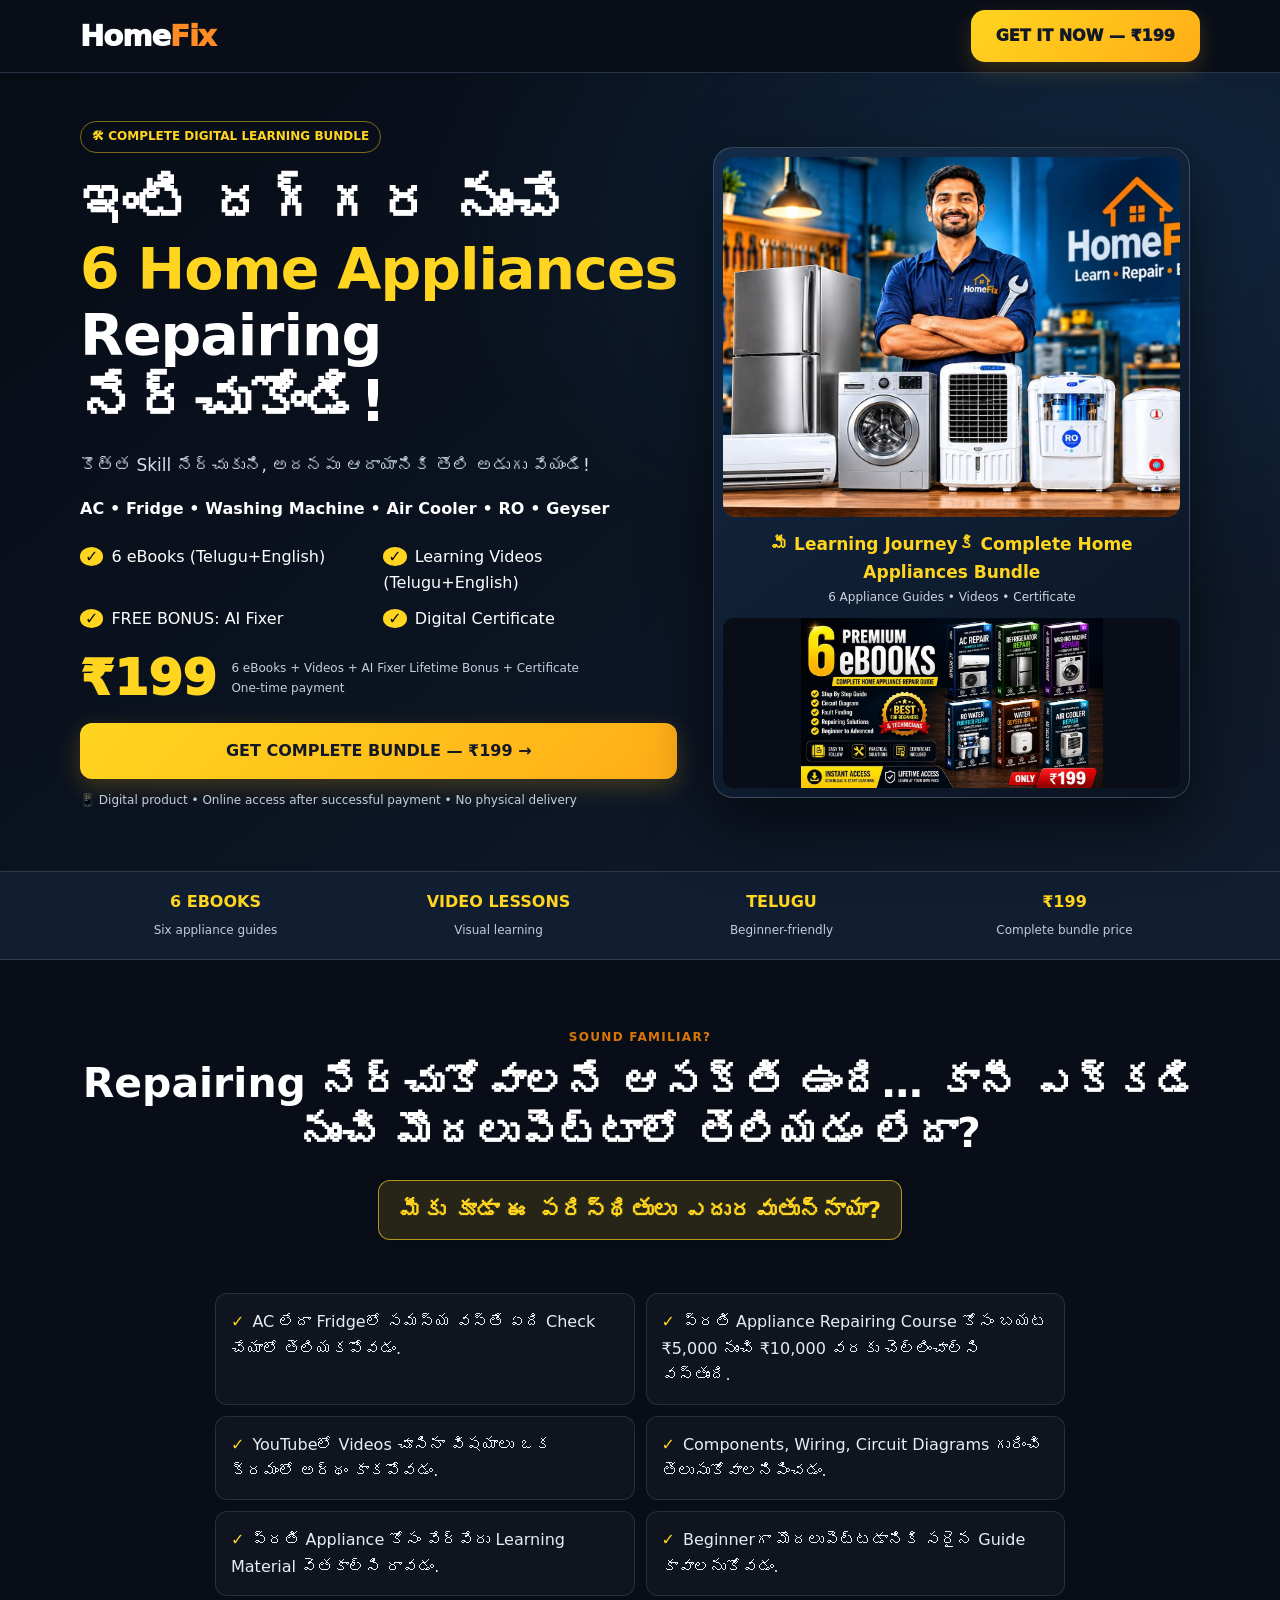
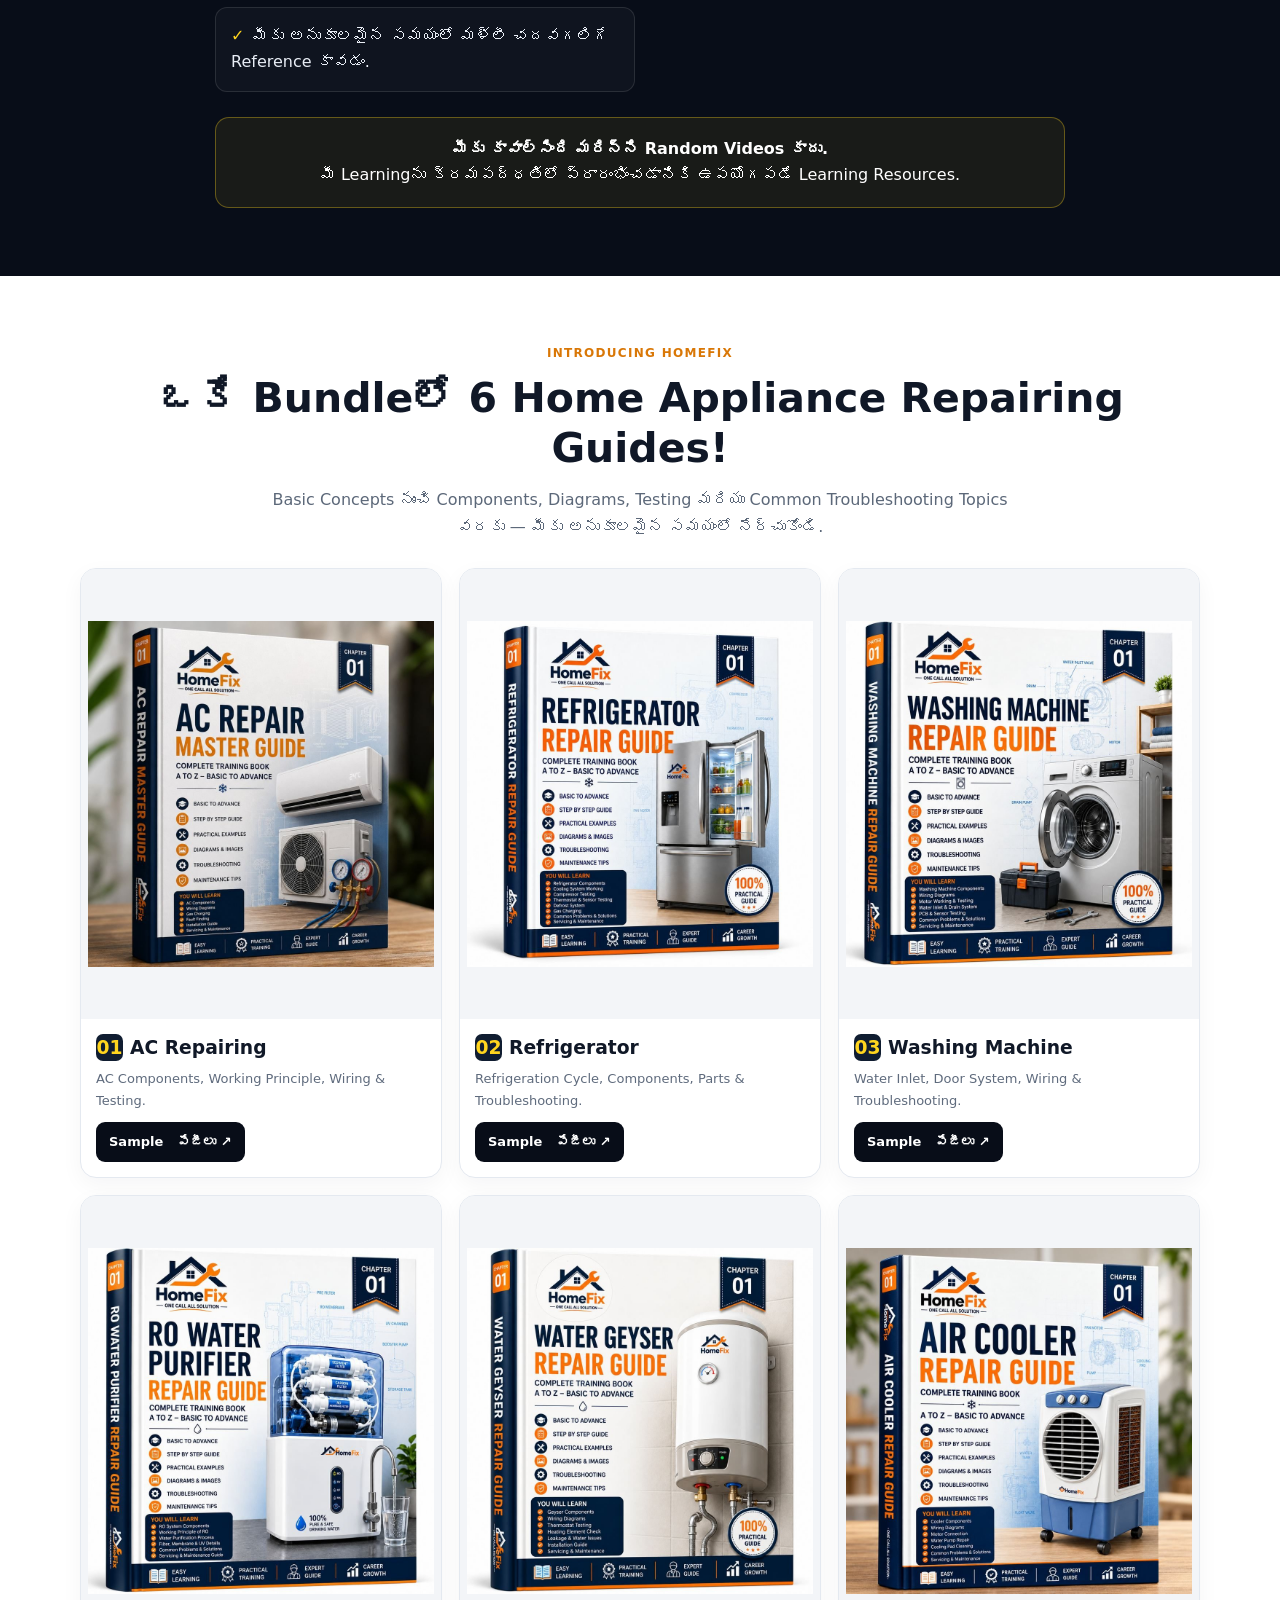
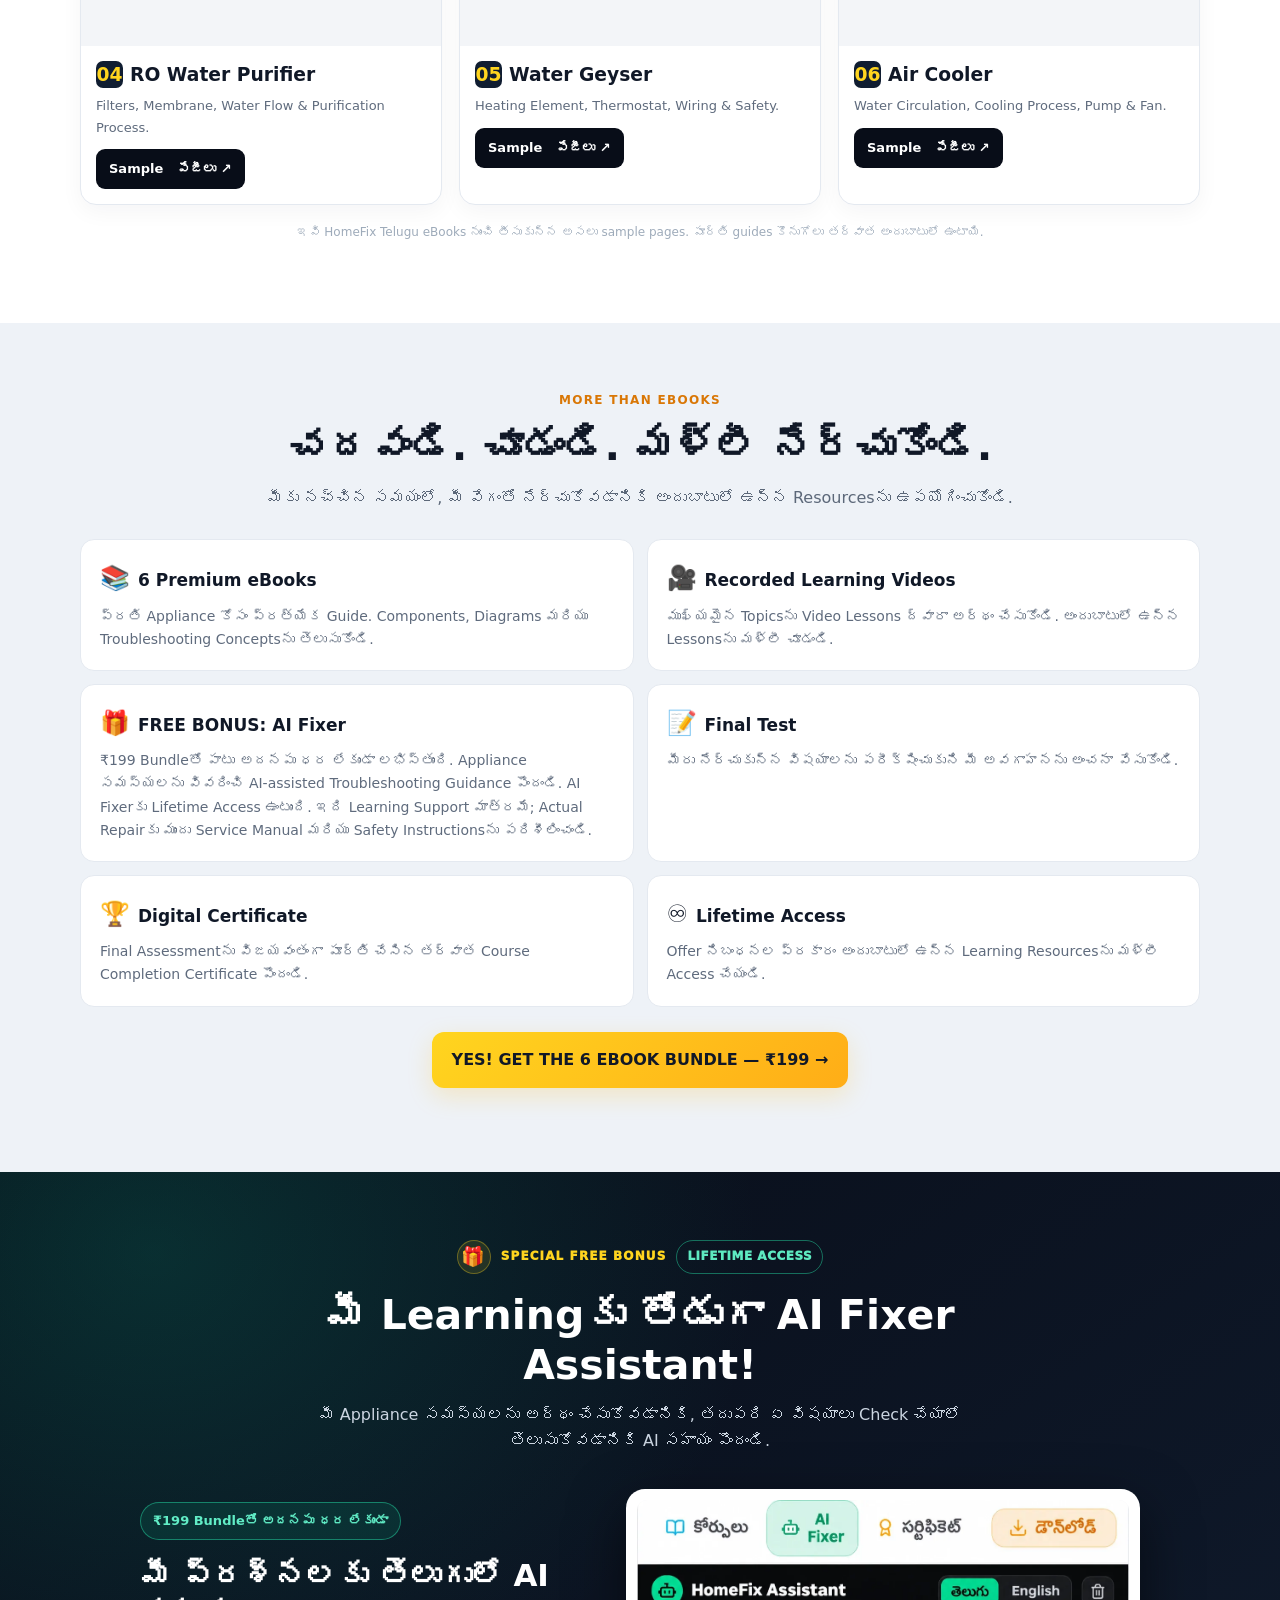
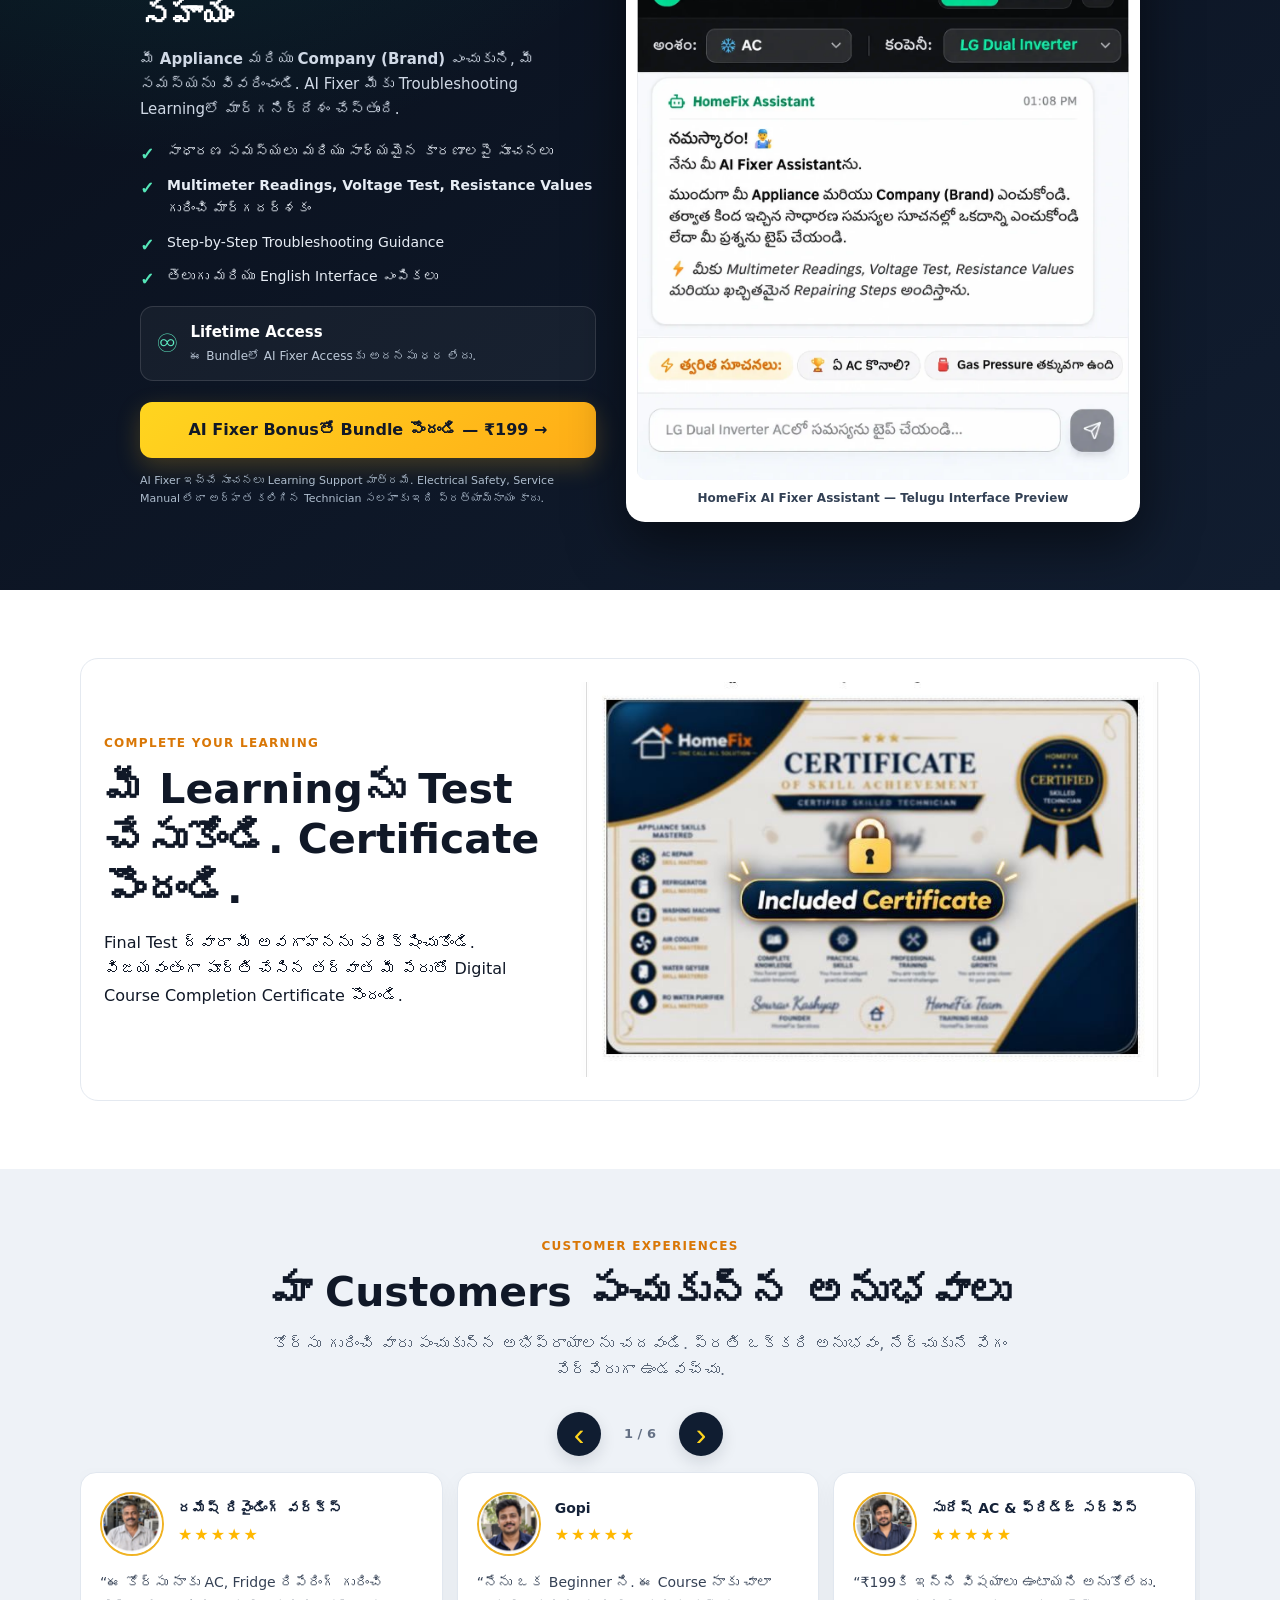
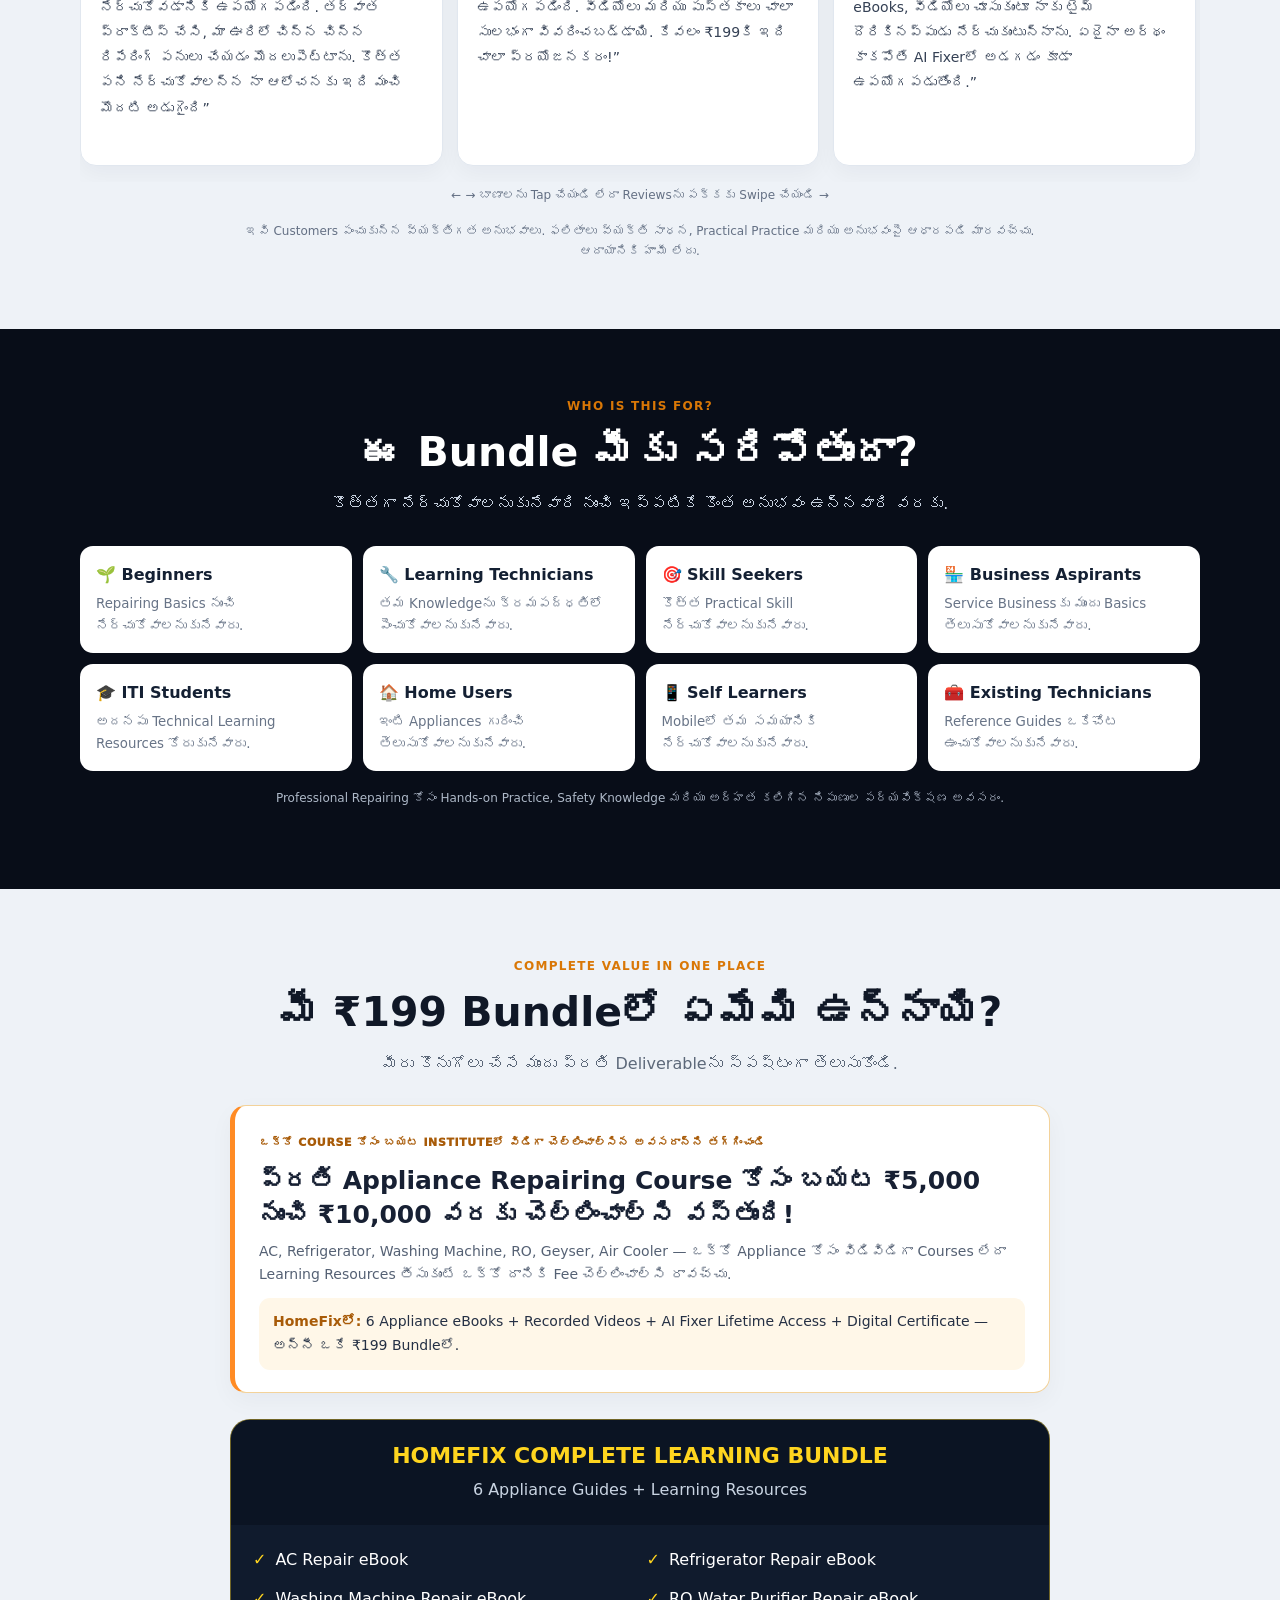
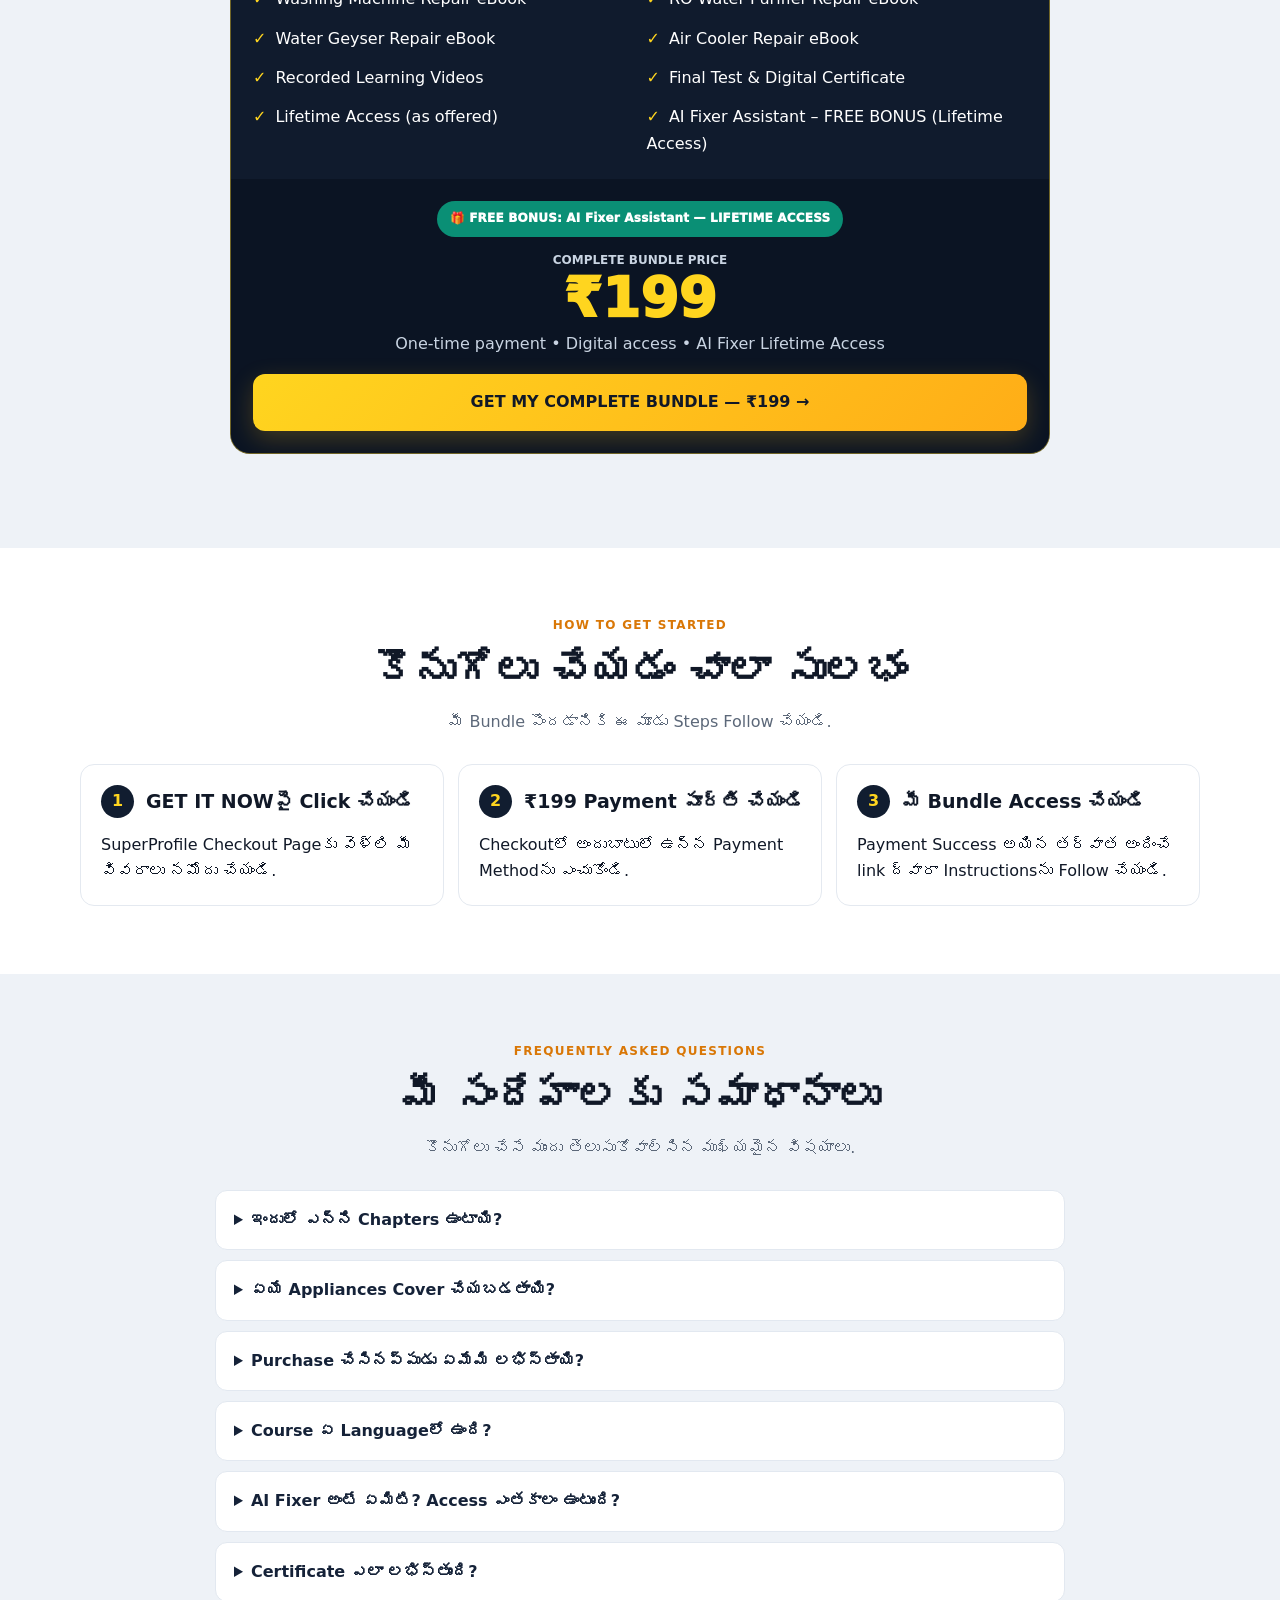
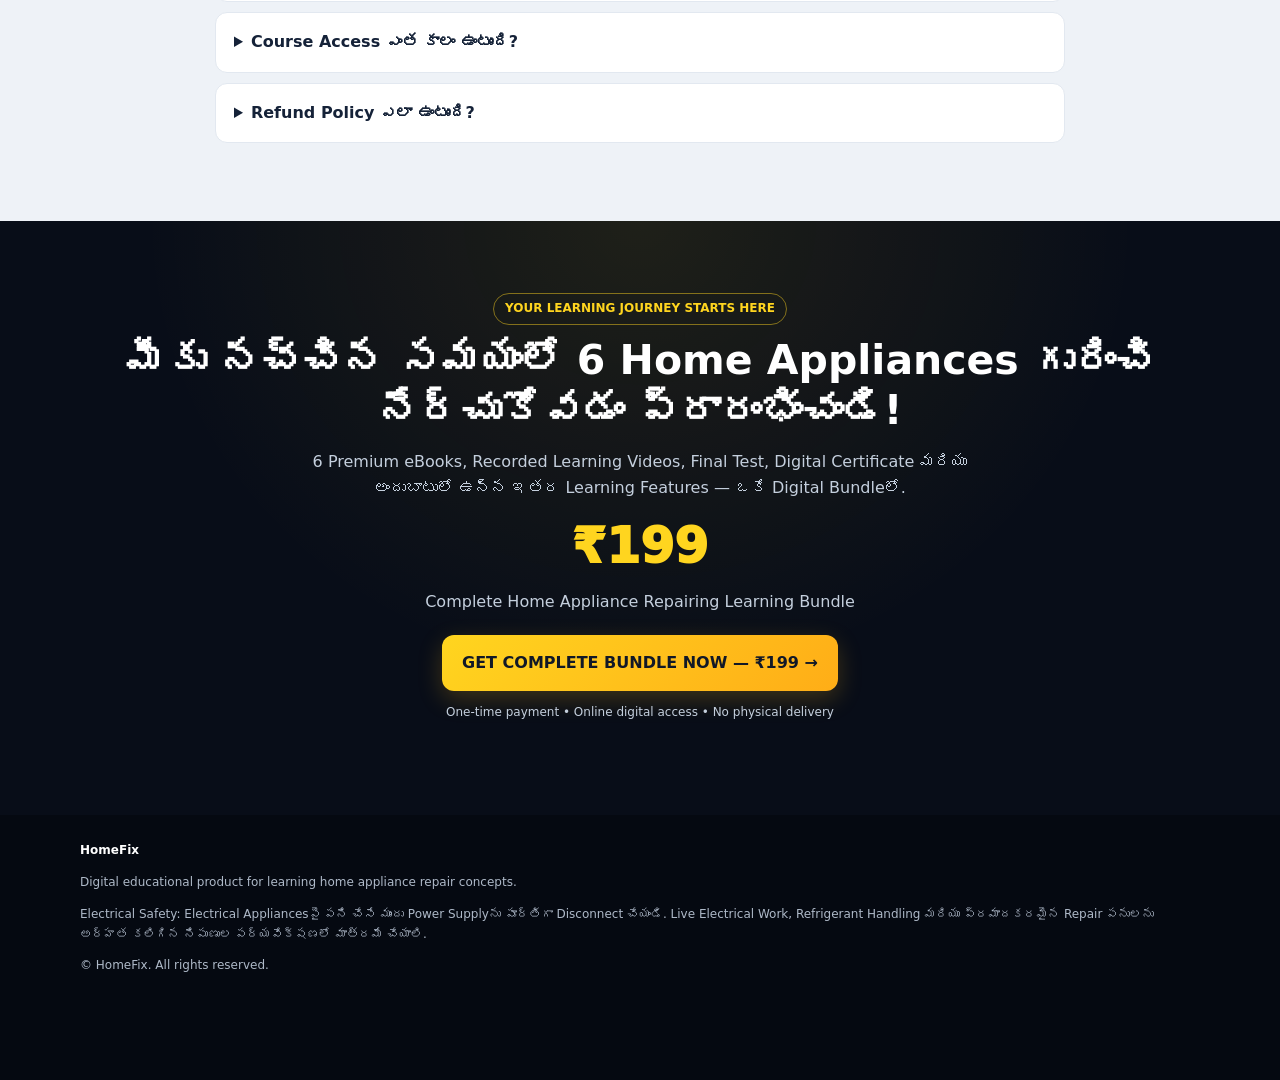
==== index.html @ 7429fd3d "Add files via upload" ====
<!DOCTYPE html>
<html lang="te"><head>
<!-- Meta Pixel Code -->
<script>
!function(f,b,e,v,n,t,s)
{if(f.fbq)return;n=f.fbq=function(){n.callMethod?
n.callMethod.apply(n,arguments):n.queue.push(arguments)};
if(!f._fbq)f._fbq=n;n.push=n;n.loaded=!0;n.version='2.0';
n.queue=[];t=b.createElement(e);t.async=!0;t.src=v;
s=b.getElementsByTagName(e)[0];s.parentNode.insertBefore(t,s)
}(window, document,'script','https://connect.facebook.net/en_US/fbevents.js');
fbq('init', '1976995182940721');
fbq('track', 'PageView');
</script>
<!-- End Meta Pixel Code -->


<!-- Microsoft Clarity Tracking Code -->
<script type="text/javascript">
    (function(c,l,a,r,i,t,y){
        c[a]=c[a]||function(){(c[a].q=c[a].q||[]).push(arguments)};
        t=l.createElement(r);t.async=1;t.src="https://www.clarity.ms/tag/"+i;
        y=l.getElementsByTagName(r)[0];y.parentNode.insertBefore(t,y);
    })(window, document, "clarity", "script", "zi73np4cv4");
</script>
<!-- End Microsoft Clarity Tracking Code -->

<meta charset="utf-8"/><meta content="width=device-width,initial-scale=1,viewport-fit=cover" name="viewport"/><meta content="#080d18" name="theme-color"/><meta content="6 Home Appliance Repairing eBooks, learning videos, AI Fixer Assistant with Lifetime Access, and Digital Certificate in Telugu. HomeFix bundle ₹199." name="description"/><title>HomeFix | 6 Appliance Repairing Learning Bundle in Telugu – ₹199</title><style>
:root{--navy:#080d18;--panel:#111d30;--yellow:#ffd51f;--orange:#ff8b24;--ink:#101827;--muted:#647084;--line:#e4e9f0}*{box-sizing:border-box}html{scroll-behavior:smooth;scroll-padding-top:76px}body{margin:0;font-family:system-ui,-apple-system,"Noto Sans Telugu","Nirmala UI",Arial,sans-serif;line-height:1.65;color:var(--ink);background:#f4f6fa}img{display:block;max-width:100%}.wrap{width:min(1120px,calc(100% - 34px));margin:auto}.dark{background:var(--navy);color:#fff}.nav{position:sticky;top:0;z-index:10;background:rgba(8,13,24,.96);border-bottom:1px solid #263349;backdrop-filter:blur(10px)}.navin{height:62px;display:flex;align-items:center;justify-content:space-between;gap:12px}.brand{font-size:21px;font-weight:950;color:white}.brand span{color:var(--orange)}.navsmall{font-size:11px;color:#bdc8d7}.btn{display:inline-flex;align-items:center;justify-content:center;gap:8px;text-decoration:none;text-align:center;font-weight:900;padding:15px 20px;border-radius:12px;background:linear-gradient(135deg,var(--yellow),#ffad17);color:#111827;box-shadow:0 8px 24px #ffba1838}.btn:hover{filter:brightness(1.04);transform:translateY(-1px)}.btn.full{width:100%}.hero{padding:48px 0;background:radial-gradient(ellipse at 85% 15%,#17416a66,transparent 43%),linear-gradient(140deg,#070c15,#101b2d);color:white}.heroGrid{display:grid;grid-template-columns:1fr 1fr;gap:36px;align-items:center}.pill{display:inline-block;border:1px solid #ffd51f77;color:var(--yellow);padding:5px 11px;border-radius:50px;font-size:12px;font-weight:850}.hero h1{font-size:clamp(34px,5vw,57px);line-height:1.15;letter-spacing:-1px;margin:17px 0}.hero h1 em{font-style:normal;color:var(--yellow)}.lead{font-size:17px;color:#d7e0ec}.ticks{display:grid;grid-template-columns:1fr 1fr;gap:9px;margin:22px 0}.ticks span:before{content:'✓';background:var(--yellow);color:#111;border-radius:50%;padding:0 5px;margin-right:8px;font-weight:900}.price{font-size:49px;line-height:1;color:var(--yellow);font-weight:1000}.priceRow{display:flex;align-items:center;gap:15px;margin:20px 0}.note{font-size:12px;color:#c4cfdd}.heroimg{border:1px solid #ffffff26;border-radius:18px;padding:8px;background:#ffffff09;box-shadow:0 20px 60px #0008}.heroimg img{border-radius:12px;width:100%}.trust{background:#111d30;color:white;border-block:1px solid #ffffff20}.trustgrid{display:grid;grid-template-columns:repeat(4,1fr);gap:12px;text-align:center;padding:17px 0}.trust strong{display:block;color:var(--yellow)}.trust small{color:#c2ccda;font-size:12px}.section{padding:68px 0}.section.dark{background:var(--navy);color:white}.white{background:#fff}.soft{background:#eef2f7}.center{text-align:center}.kicker{font-size:12px;letter-spacing:1.3px;font-weight:900;color:#d97706}h2{font-size:clamp(27px,4vw,41px);line-height:1.22;margin:10px 0 14px}h3{line-height:1.25;margin:0 0 7px}.sub{max-width:760px;margin:0 auto 28px;color:#5c6879;font-size:16px}.dark .sub{color:#c5cfdd}.problemGrid{display:grid;grid-template-columns:1fr 1fr;gap:11px;max-width:850px;margin:25px auto}.problem{padding:15px;border:1px solid #ffffff1c;background:#ffffff08;border-radius:12px;color:#e8edf5;text-align:left}.problem b{color:var(--yellow);margin-right:8px}.callout{max-width:850px;margin:auto;padding:18px;border:1px solid #ffd51f55;border-radius:14px;background:#ffd51f12}.cards{display:grid;grid-template-columns:repeat(3,1fr);gap:17px}.card{background:white;border:1px solid var(--line);border-radius:16px;overflow:hidden;box-shadow:0 7px 22px #1018280b;text-align:left}.card img{width:100%;aspect-ratio:4/5;object-fit:contain;background:#f3f5f8;padding:7px}.cardbody{padding:15px}.cardbody p{margin:0;color:#5f6b7d;font-size:13px}.num{display:inline-grid;place-items:center;background:#101d31;color:var(--yellow);border-radius:7px;width:27px;height:27px;margin-right:7px}.features{display:grid;grid-template-columns:1fr 1fr;gap:13px}.feature{background:#fff;border:1px solid var(--line);border-radius:14px;padding:19px;text-align:left}.feature h3{display:inline;font-size:17px}.feature p{margin:6px 0 0;color:#5f6b7d;font-size:14px}.ico{font-size:24px;margin-right:8px}.audience{display:grid;grid-template-columns:repeat(4,1fr);gap:11px}.aud{background:white;color:#142033;border-radius:13px;padding:16px;text-align:left;font-weight:800}.aud small{display:block;color:#687487;font-weight:450;margin-top:5px}.certificate{display:grid;grid-template-columns:.85fr 1.15fr;gap:26px;align-items:center;padding:23px;border:1px solid var(--line);border-radius:18px;background:white}.certificate img{width:100%;border-radius:10px}.valuebox{max-width:820px;margin:26px auto;background:#101b2d;color:white;border:1px solid #ffd51f66;border-radius:20px;overflow:hidden;text-align:left}.valuehead,.valuefoot{text-align:center;padding:22px;background:#0b1423}.valuehead h3{color:var(--yellow);font-size:22px}.valueitems{display:grid;grid-template-columns:1fr 1fr;gap:13px;padding:22px}.valueitems div:before{content:'✓';color:var(--yellow);font-weight:900;margin-right:9px}.valuefoot .price{font-size:55px}.steps{display:grid;grid-template-columns:repeat(3,1fr);gap:14px}.step{background:#fff;border:1px solid var(--line);border-radius:14px;padding:20px;text-align:left}.step b{display:grid;place-items:center;width:33px;height:33px;background:#111d30;color:var(--yellow);border-radius:50%;margin-bottom:10px}.faq{max-width:850px;margin:24px auto;text-align:left}.faq details{background:#fff;border:1px solid var(--line);border-radius:12px;padding:15px 17px;margin:9px 0}.faq summary{font-weight:850;cursor:pointer}.faq p{color:#5d697a;margin-bottom:0}.final{padding:72px 0;text-align:center;background:radial-gradient(ellipse at 50% 0,#ffd51f18,transparent 55%),#080d18;color:white}.final p{max-width:720px;margin:12px auto 20px;color:#c4cfdd}.final .price{margin:18px}.footer{background:#050911;color:#aeb9c8;font-size:12px;padding:26px 0 92px}.footer strong{color:white}.footer a{color:white}.sticky{display:none;position:fixed;z-index:20;bottom:0;left:0;right:0;align-items:center;gap:12px;padding:9px 13px calc(9px + env(safe-area-inset-bottom));background:#080d18f5;border-top:1px solid #ffffff26}.stickyprice{font-size:11px;color:#fff;line-height:1.2}.stickyprice b{display:block;color:var(--yellow);font-size:22px}.sticky .btn{flex:1;padding:12px;font-size:14px}.disclaimer{font-size:12px;color:#9eabba;margin-top:18px}.dark .disclaimer{color:#aeb9c8}
@media(max-width:800px){.heroGrid{grid-template-columns:1fr}.hero{padding:34px 0}.heroimg{max-width:650px;margin:auto}.cards{grid-template-columns:repeat(2,1fr)}.audience{grid-template-columns:repeat(2,1fr)}.trustgrid{grid-template-columns:repeat(2,1fr)}.certificate{grid-template-columns:1fr}.certificate img{max-width:560px;margin:auto}.section{padding:52px 0}.sticky{display:flex}}
@media(max-width:520px){.wrap{width:calc(100% - 26px)}.navin{height:57px}.navsmall{display:none}.nav .btn{padding:10px 12px;font-size:12px}.hero h1{font-size:35px}.lead{font-size:15px}.ticks{grid-template-columns:1fr}.cards{gap:9px}.cardbody{padding:11px}.cardbody h3{font-size:14px}.cardbody p{font-size:12px}.problemGrid,.features,.valueitems{grid-template-columns:1fr}.steps{grid-template-columns:1fr}.audience{grid-template-columns:1fr 1fr}.section{padding:45px 0}.btn{width:100%;font-size:14px}.offer{padding:18px}.footer{padding-bottom:105px}.sub{font-size:15px}}


/* HomeFix revision: technician-led hero, no fixed top header, and review proof */
html{scroll-padding-top:18px}
.heroGrid{grid-template-columns:1.02fr .98fr}
.heroVisual{border:1px solid #ffffff2b;border-radius:20px;padding:9px;background:linear-gradient(145deg,#142b47,#0b1321);box-shadow:0 24px 65px #0009;overflow:hidden}
.techHero{width:100%;height:clamp(220px,32vw,360px);object-fit:cover;object-position:center;border-radius:13px}
.heroVisualCaption{display:flex;flex-direction:column;gap:2px;padding:13px 9px 10px;color:#fff;text-align:center}
.heroVisualCaption strong{color:var(--yellow);font-size:17px}
.heroVisualCaption span{font-size:12px;color:#cbd5e1}
.bundlePreview{width:100%;max-height:170px;object-fit:contain;border-radius:10px;background:#080d18}
.reviewGrid{display:grid;grid-template-columns:repeat(3,minmax(0,1fr));gap:14px;margin:28px 0}
.reviewCard{background:#fff;border:1px solid #e1e7ef;border-radius:14px;padding:9px;box-shadow:0 8px 22px #1018280b;display:flex;align-items:center;justify-content:center;min-width:0}
.reviewCard img{width:100%;height:auto;max-height:370px;object-fit:contain;border-radius:8px}
.sharedStory{max-width:850px;margin:26px auto 0;background:#fff;border:1px solid #e3e8ef;border-left:5px solid var(--orange);border-radius:16px;padding:24px;text-align:left;box-shadow:0 10px 30px #1018280a}
.sharedStory .stars{color:#ffb800;letter-spacing:3px;font-size:23px}
.sharedStory p{font-size:18px;line-height:1.8;margin:8px 0 12px;color:#182337}
.sharedStory small{color:#647084}
.reviewNote{font-size:12px;color:#6b7788;max-width:850px;margin:18px auto 0}
.faq{max-width:850px;margin:28px auto 0;text-align:left}
.faq details{background:#fff;border:1px solid #e2e8f0;border-radius:12px;margin:10px 0;padding:16px 18px}
.faq summary{font-weight:850;cursor:pointer;color:#152238}
.faq details p{color:#5b6677;margin:12px 0 0}
@media(max-width:800px){.heroGrid{grid-template-columns:1fr}.heroVisual{max-width:620px;margin:0 auto}.techHero{height:260px}.reviewGrid{grid-template-columns:repeat(2,minmax(0,1fr))}}
@media(max-width:520px){.hero{padding:32px 0}.hero h1{font-size:34px}.techHero{height:220px}.bundlePreview{max-height:130px}.reviewGrid{grid-template-columns:1fr;gap:12px}.reviewCard img{max-height:420px}.sharedStory{padding:18px}.sharedStory p{font-size:16px}}

/* Final polish: static brand bar and horizontal testimonial slider */
.topBrand{position:relative;z-index:2;background:#080d18;border-bottom:1px solid #263349}
.topBrandInner{width:min(1120px,calc(100% - 34px));min-height:72px;margin:auto;display:flex;align-items:center;justify-content:space-between;gap:14px}
.homefixLogo{font-size:29px;font-weight:1000;letter-spacing:-1px;color:#fff;text-decoration:none;line-height:1}
.homefixLogo span{color:#ff8b24}
.topBrandCta{display:inline-flex;align-items:center;justify-content:center;text-decoration:none;text-align:center;background:linear-gradient(135deg,#ffd51f,#ffad17);color:#111827;font-weight:950;border-radius:14px;padding:13px 25px;min-width:190px;box-shadow:0 8px 22px #ffba1830}
.topBrandCta:hover{filter:brightness(1.04)}
.reviewControls{display:flex;justify-content:center;align-items:center;gap:18px;margin:22px 0 12px}
.reviewArrow{width:44px;height:44px;border:0;border-radius:50%;background:#101d31;color:#ffd51f;font-size:32px;line-height:1;cursor:pointer;box-shadow:0 6px 16px #10182820}
.reviewArrow:focus-visible,.topBrandCta:focus-visible{outline:3px solid #ff8b24;outline-offset:3px}
.reviewPosition{font-size:13px;font-weight:800;color:#647084;min-width:42px;text-align:center}
.reviewRail{display:flex;gap:14px;overflow-x:auto;scroll-snap-type:x mandatory;scroll-behavior:smooth;padding:4px 2px 16px;overscroll-behavior-x:contain;scrollbar-width:thin}
.reviewCard{flex:0 0 calc((100% - 28px)/3);min-width:0;scroll-snap-align:start;display:flex;flex-direction:column;align-items:stretch;justify-content:flex-start;padding:19px;background:#fff;border:1px solid #e1e7ef;border-radius:16px;box-shadow:0 8px 22px #1018280b}
.reviewPerson{display:flex;align-items:center;gap:12px;margin-bottom:14px;min-height:62px}
.reviewPerson img{width:58px;height:58px;border-radius:50%;object-fit:cover;border:2px solid #f0b323;flex:0 0 58px}
.reviewPersonInfo{display:flex;flex-direction:column;gap:3px;min-width:0}
.reviewPersonInfo strong{font-size:14px;line-height:1.4;color:#152238;overflow-wrap:anywhere}
.reviewStars{color:#ffb800;letter-spacing:2px;font-size:16px}
.reviewCard p{margin:0;color:#354155;font-size:14px;line-height:1.8;overflow-wrap:anywhere}
.reviewHint{text-align:center;color:#647084;font-size:12px;margin:4px 0 0}
.reviewNote{text-align:center;color:#647084;font-size:12px;max-width:850px;margin:16px auto 0}
@media(max-width:800px){.reviewCard{flex-basis:calc((100% - 14px)/2)}}
@media(max-width:560px){
 .topBrandInner{min-height:64px;gap:10px}
 .homefixLogo{font-size:25px}
 .topBrandCta{min-width:0;padding:11px 13px;font-size:13px;border-radius:12px}
 .reviewCard{flex-basis:88%;padding:18px}
 .reviewPerson img{width:54px;height:54px;flex-basis:54px}
 .reviewCard p{font-size:15px;line-height:1.85}
 .reviewControls{margin-top:16px}
}

/* Avatar cleanup: circular face-only transparent PNG portraits */
.reviewPerson img{
 width:58px!important;height:58px!important;min-width:58px;max-width:58px;
 aspect-ratio:1/1;object-fit:cover;object-position:center;
 border-radius:50%!important;display:block;flex:0 0 58px;
 padding:0!important;background:transparent!important;
 border:2px solid #f0b323;overflow:hidden;
}

/* Final avatar fit correction */
.reviewPerson{display:flex!important;align-items:center!important;gap:14px!important}
.reviewPerson img{
  display:block!important;box-sizing:border-box!important;
  width:64px!important;height:64px!important;min-width:64px!important;max-width:64px!important;
  min-height:64px!important;max-height:64px!important;flex:0 0 64px!important;
  aspect-ratio:1/1!important;object-fit:cover!important;object-position:center!important;
  border-radius:50%!important;overflow:hidden!important;padding:0!important;margin:0!important;
  background:transparent!important;border:2px solid #f0b323!important;
}

/* Approved headline: keep '6 Home Appliances' together on mobile */
.hero h1{line-height:1.16}
.hero h1 .hero-highlight{color:var(--yellow,#ffd21f);white-space:nowrap}
.heroAppliances{margin:14px 0 18px;font-weight:750;letter-spacing:.1px;line-height:1.6}
@media(max-width:560px){
 .hero h1{font-size:clamp(29px,7.6vw,39px);line-height:1.22}
 .hero h1 .hero-highlight{white-space:nowrap;display:inline-block}
 .heroAppliances{font-size:clamp(13px,3.8vw,16px);letter-spacing:-.25px}
}

/* Actual Telugu page preview: accessible full-screen modal */
.actualBookCard .cardbody{padding:15px}
.actualPages{margin-top:13px}
.actualPages summary{list-style:none;display:flex;align-items:center;justify-content:space-between;gap:10px;cursor:pointer;background:#080d18;color:#fff;border-radius:11px;padding:14px 16px;font-size:15px;font-weight:900;min-height:58px}
.actualPages summary::-webkit-details-marker{display:none}
.actualPages summary span{color:#ffd51f;font-size:20px}
.actualPages[open] summary{border-radius:11px;background:#080d18}
.actualPagesGrid{display:none}
.actualPageFigure{margin:0;min-width:0;background:#fff;border:1px solid #dce4ee;border-radius:10px;overflow:hidden}
.actualPageFigure img{display:block;width:100%;height:auto;max-height:none;object-fit:contain;background:#e8eef6}
.actualPageFigure figcaption{font-size:13px;font-weight:850;color:#34445a;padding:9px;text-align:center}
.pagePreviewOverlay{position:fixed;inset:0;z-index:10000;background:rgba(3,8,18,.88);display:none;align-items:center;justify-content:center;padding:18px;}
.pagePreviewOverlay.is-open{display:flex}
.pagePreviewDialog{position:relative;width:min(1100px,100%);max-height:92vh;background:#f4f7fb;border-radius:16px;box-shadow:0 24px 90px #0009;display:flex;flex-direction:column;overflow:hidden;}
.pagePreviewHeader{flex:0 0 auto;display:flex;align-items:center;justify-content:space-between;gap:14px;padding:14px 18px;background:#08172d;color:#fff;border-bottom:1px solid #ffffff24}
.pagePreviewTitle{font-size:17px;font-weight:900;line-height:1.3}
.pagePreviewClose{flex:0 0 44px;width:44px;height:44px;border:0;border-radius:50%;background:#ffd51f;color:#08111f;font-size:30px;font-weight:900;line-height:1;cursor:pointer;display:grid;place-items:center}
.pagePreviewClose:focus-visible{outline:3px solid #fff;outline-offset:3px}
.pagePreviewContent{overflow-y:auto;overscroll-behavior:contain;padding:16px;}
.pagePreviewContent .actualPagesGrid{display:grid;grid-template-columns:repeat(2,minmax(0,1fr));gap:16px;padding:0;background:transparent;border:0;border-radius:0}
.pagePreviewContent .actualPageFigure{box-shadow:0 5px 18px #10182812}
.pagePreviewContent .actualPageFigure img{width:100%;height:auto;max-height:none}
body.preview-modal-open{overflow:hidden}
@media(max-width:650px){
 .pagePreviewOverlay{padding:0;align-items:stretch}
 .pagePreviewDialog{width:100%;max-height:100dvh;height:100dvh;border-radius:0}
 .pagePreviewHeader{padding:12px 14px;padding-top:calc(12px + env(safe-area-inset-top))}
 .pagePreviewTitle{font-size:16px}
 .pagePreviewClose{width:46px;height:46px;flex-basis:46px;font-size:32px}
 .pagePreviewContent{padding:12px;padding-bottom:calc(18px + env(safe-area-inset-bottom))}
 .pagePreviewContent .actualPagesGrid{grid-template-columns:1fr;gap:16px}
 .pagePreviewContent .actualPageFigure img{width:100%;height:auto}
 .pagePreviewContent .actualPageFigure figcaption{font-size:14px;padding:10px}
}

/* Compact eBook preview trigger */
.actualPages{margin-top:11px}
.actualPages summary{display:inline-flex;width:fit-content;max-width:100%;min-height:40px;padding:9px 13px;border-radius:9px;font-size:13px;line-height:1.2;gap:14px}
.actualPages summary span{font-size:17px;line-height:1}
@media(max-width:520px){.actualPages summary{min-height:38px;padding:8px 11px;font-size:12px;gap:12px}.actualPages summary span{font-size:16px}}
/* Align step number and heading horizontally */
.steps .step {
    display: grid;
    grid-template-columns: 33px minmax(0, 1fr);
    column-gap: 12px;
    align-items: center;
}

.steps .step > b {
    grid-column: 1;
    grid-row: 1;
    margin: 0;
}

.steps .step > h3 {
    grid-column: 2;
    grid-row: 1;
    white-space: nowrap;
    min-width: 0;
    font-size: clamp(11px, 3.3vw, 19px);
    line-height: 1.3;
    margin: 0;
}

.steps .step > p {
    grid-column: 1 / -1;
    margin: 14px 0 0;
}


/* HomeFix AI Fixer bonus showcase and pricing comparison */
.aiBonusSection{background:radial-gradient(ellipse at 12% 8%,#0a8f7540,transparent 38%),linear-gradient(145deg,#080d18,#111d30);color:#fff;overflow:hidden}
.aiBonusSection .kicker{color:var(--yellow)}
.aiBonusTopline{display:flex;align-items:center;justify-content:center;gap:10px;flex-wrap:wrap;color:#ffd51f;font-size:12px;font-weight:950;letter-spacing:1.1px}
.aiBonusGift{display:grid;place-items:center;width:34px;height:34px;background:#ffd51f1c;border:1px solid #ffd51f55;border-radius:50%;font-size:19px}
.aiBonusLifetime{padding:6px 10px;border:1px solid #22c99780;border-radius:99px;color:#5eeac1;letter-spacing:.5px}
.aiBonusSection h2{max-width:850px;margin:16px auto 12px;color:#fff}
.aiBonusIntro{max-width:760px;margin:0 auto;color:#cbd5e1;font-size:16px}
.aiBonusWrap{display:grid;grid-template-columns:minmax(0,.94fr) minmax(280px,1.06fr);gap:30px;align-items:center;max-width:1000px;margin:34px auto 0;text-align:left}
.aiBonusCopy{min-width:0}
.aiBonusIncluded{display:inline-block;padding:7px 12px;border-radius:999px;background:#08b98a20;border:1px solid #24d5a280;color:#61edc6;font-size:13px;font-weight:850}
.aiBonusCopy h3{color:#fff;font-size:clamp(23px,3vw,31px);line-height:1.3;margin:15px 0 12px}
.aiBonusCopy p{color:#d0d9e6;margin:0 0 16px;font-size:15px}
.aiBonusChecks{list-style:none;padding:0;margin:18px 0;display:grid;gap:11px}
.aiBonusChecks li{position:relative;padding-left:27px;color:#e7edf5;font-size:14px;line-height:1.65}
.aiBonusChecks li:before{content:'✓';position:absolute;left:0;top:0;color:#55e6b8;font-weight:950;font-size:17px}
.aiBonusLifetimeLine{display:flex;align-items:center;gap:12px;padding:13px 15px;margin:18px 0;background:#ffffff0b;border:1px solid #ffffff20;border-radius:13px}
.aiBonusLifetimeLine>span{font-size:25px;color:#5eeac1}
.aiBonusLifetimeLine strong,.aiBonusLifetimeLine small{display:block}
.aiBonusLifetimeLine strong{color:#fff;font-size:15px}
.aiBonusLifetimeLine small{color:#bdc9d8;font-size:12px;margin-top:2px}
.aiBonusButton{width:100%;margin:3px 0 10px}
.aiBonusSafety{font-size:11px!important;line-height:1.65;color:#aebdce!important;margin:4px 0 0!important}
.aiBonusVisual{margin:0;padding:10px;background:#fff;border:1px solid #ffffff35;border-radius:19px;box-shadow:0 20px 55px #0008;min-width:0}
.aiBonusVisual img{width:100%;height:auto;max-height:720px;object-fit:contain;object-position:center;border-radius:10px;background:#f5f7fa}
.aiBonusVisual figcaption{text-align:center;color:#334155;font-size:12px;font-weight:800;padding:9px 5px 2px}
.pricePainPoint{max-width:820px;margin:22px auto 18px;padding:22px 24px;text-align:left;background:#fff;border:1px solid #f3d29a;border-left:5px solid var(--orange);border-radius:16px;box-shadow:0 8px 24px #1018280a}
.pricePainLabel{display:inline-block;color:#a85b08;font-size:11px;font-weight:950;letter-spacing:.6px;text-transform:uppercase}
.pricePainPoint h3{font-size:clamp(19px,2.8vw,25px);line-height:1.35;color:#172033;margin:9px 0}
.pricePainPoint p{color:#556174;margin:0 0 12px;font-size:14px}
.pricePainAnswer{padding:12px 14px;border-radius:11px;background:#fff7e8;color:#253044;font-size:14px;line-height:1.7}
.pricePainAnswer strong{color:#a85b08}
.pricePainPoint small{display:block;color:#707b8b;font-size:11px;line-height:1.6;margin-top:11px}
.priceBonusFlag{display:inline-block;margin:0 auto 14px;padding:8px 13px;border-radius:999px;background:#0a8f75;color:#fff;font-size:12px;font-weight:950;letter-spacing:.2px}
@media(max-width:760px){.aiBonusWrap{grid-template-columns:1fr;gap:22px;margin-top:25px}.aiBonusCopy h3{font-size:24px}.aiBonusVisual{width:min(100%,500px);margin:0 auto}.aiBonusVisual img{max-height:none}.pricePainPoint{padding:18px 17px}.priceBonusFlag{font-size:11px;line-height:1.45;border-radius:12px}}

/* Highlight the problem question */
.problemPrompt {
    display: inline-block;
    color: #ffd51f !important;
    font-size: clamp(18px, 2.5vw, 23px) !important;
    font-weight: 900 !important;
    line-height: 1.5;
    padding: 12px 20px;
    margin: 8px auto 28px !important;
    background: rgba(255, 213, 31, 0.12);
    border: 1px solid rgba(255, 213, 31, 0.65);
    border-radius: 12px;
    text-align: center;
    box-shadow: 0 5px 18px rgba(0,0,0,0.15);
}


/* Mobile Certificate – Larger Display */
@media (max-width: 520px) {
    .certificate {
        padding: 12px !important;
        gap: 12px !important;
        grid-template-columns: 1fr !important;
    }

    .certificate img {
        display: block;
        width: 100% !important;
        max-width: none !important;
        height: auto !important;
        margin: 0 auto !important;
        object-fit: contain;
        border-radius: 10px;
    }
}


/* Sticky footer discounted price */
.stickyprice {
    font-size: 11px;
    color: #fff;
    line-height: 1.3;
    white-space: nowrap;
}

.stickypriceAmounts {
    display: flex;
    align-items: baseline;
    gap: 8px;
}

.stickyprice del {
    color: #aeb9c8;
    font-size: 14px;
    text-decoration: line-through;
    text-decoration-thickness: 2px;
}

.stickyprice b {
    display: inline-block;
    color: var(--yellow);
    font-size: 25px;
}


</style></head><body>
<noscript>
<img height="1" width="1" style="display:none"
src="https://www.facebook.com/tr?id=1976995182940721&ev=PageView&noscript=1"/>
</noscript>

<div class="topBrand">
<div class="topBrandInner">
<a aria-label="HomeFix Home" class="homefixLogo" href="#top">Home<span>Fix</span></a>
<a class="topBrandCta" href="https://superprofile.bio/vp/telugu-repair-course" rel="noopener">GET IT NOW — ₹199</a>
</div>
</div>
<main id="main-content">
<section class="hero" id="top"><div class="wrap heroGrid"><div><span class="pill">🛠 COMPLETE DIGITAL LEARNING BUNDLE</span><h1><span>ఇంటి దగ్గర నుంచే</span><br/><span class="hero-highlight">6 Home Appliances</span><br/><span>Repairing నేర్చుకోండి!</span></h1><p class="lead">కొత్త Skill నేర్చుకుని, అదనపు ఆదాయానికి తొలి అడుగు వేయండి!</p><p class="heroAppliances">AC • Fridge • Washing Machine • Air Cooler • RO • Geyser</p><div class="ticks"><span>6 eBooks (Telugu+English)</span><span>Learning Videos (Telugu+English)</span><span>FREE BONUS: AI Fixer</span><span>Digital Certificate</span></div><div class="priceRow"><div class="price">₹199</div><div class="note">6 eBooks + Videos + AI Fixer Lifetime Bonus + Certificate<br/>One-time payment</div></div><a class="btn full" href="https://superprofile.bio/vp/telugu-repair-course" rel="noopener">GET COMPLETE BUNDLE — ₹199 →</a><p class="note">📱 Digital product • Online access after successful payment • No physical delivery</p></div><div class="heroVisual"><img alt="Professional HomeFix appliance repair technician" class="techHero" loading="eager" fetchpriority="high" decoding="async" width="800" height="450" src="assets/technician-hero.jpg"/><div class="heroVisualCaption"><strong>మీ Learning Journeyకి Complete Home Appliances Bundle</strong><span>6 Appliance Guides • Videos • Certificate</span></div><img alt="HomeFix six premium appliance repair eBooks bundle" class="bundlePreview" loading="lazy" decoding="async" src="assets/six-ebook-bundle.jpg"/></div></div></section>
<div class="trust"><div class="wrap trustgrid"><div><strong>6 EBOOKS</strong><small>Six appliance guides</small></div><div><strong>VIDEO LESSONS</strong><small>Visual learning</small></div><div><strong>TELUGU</strong><small>Beginner-friendly</small></div><div><strong>₹199</strong><small>Complete bundle price</small></div></div></div>
<section class="section dark"><div class="wrap center"><div class="kicker">SOUND FAMILIAR?</div><h2>Repairing నేర్చుకోవాలనే ఆసక్తి ఉంది… కానీ ఎక్కడి నుంచి మొదలుపెట్టాలో తెలియడం లేదా?</h2><p class="sub problemPrompt">మీకు కూడా ఈ పరిస్థితులు ఎదురవుతున్నాయా?</p><div class="problemGrid"><div class="problem"><b>✓</b>AC లేదా Fridgeలో సమస్య వస్తే ఏది Check చేయాలో తెలియకపోవడం.</div><div class="problem"><b>✓</b>ప్రతి Appliance Repairing Course కోసం బయట ₹5,000 నుంచి ₹10,000 వరకు చెల్లించాల్సి వస్తుంది.</div> <div class="problem"><b>✓</b>YouTubeలో Videos చూసినా విషయాలు ఒక క్రమంలో అర్థం కాకపోవడం.</div><div class="problem"><b>✓</b>Components, Wiring, Circuit Diagrams గురించి తెలుసుకోవాలనిపించడం.</div><div class="problem"><b>✓</b>ప్రతి Appliance కోసం వేర్వేరు Learning Material వెతకాల్సి రావడం.</div><div class="problem"><b>✓</b>Beginnerగా మొదలుపెట్టడానికి సరైన Guide కావాలనుకోవడం.</div><div class="problem"><b>✓</b>మీకు అనుకూలమైన సమయంలో మళ్లీ చదవగలిగే Reference కావడం.</div></div><div class="callout"><b>మీకు కావాల్సింది మరిన్ని Random Videos కాదు.</b><br/>మీ Learningను క్రమపద్ధతిలో ప్రారంభించడానికి ఉపయోగపడే Learning Resources.</div></div></section>
<section class="section white"><div class="wrap center"><div class="kicker">INTRODUCING HOMEFIX</div><h2>ఒకే Bundleలో 6 Home Appliance Repairing Guides!</h2><p class="sub">Basic Concepts నుంచి Components, Diagrams, Testing మరియు Common Troubleshooting Topics వరకు — మీకు అనుకూలమైన సమయంలో నేర్చుకోండి.</p><div class="cards"><article class="card actualBookCard"><img alt="HomeFix AC Repairing Repair Guide cover" loading="lazy" decoding="async" src="assets/ac-repair-ebook.jpg"/><div class="cardbody"><h3><span class="num">01</span>AC Repairing</h3><p>AC Components, Working Principle, Wiring & Testing.</p><details class="actualPages"><summary>Sample <strong>పేజీలు ↗</strong></summary><div class="actualPagesGrid"><figure class="actualPageFigure"><img src="assets/01-1-ac-repairing.webp" alt="AC Repairing Telugu eBook actual sample page 1" width="1024" height="1536" loading="lazy" decoding="async"><figcaption>Actual Telugu page 1</figcaption></figure><figure class="actualPageFigure"><img src="assets/01-2-ac-repairing.webp" alt="AC Repairing Telugu eBook actual sample page 2" width="1024" height="1536" loading="lazy" decoding="async"><figcaption>Actual Telugu page 2</figcaption></figure></div></details></div></article><article class="card actualBookCard"><img alt="HomeFix Refrigerator Repair Guide cover" loading="lazy" decoding="async" src="assets/refrigerator-repair-ebook.jpg"/><div class="cardbody"><h3><span class="num">02</span>Refrigerator</h3><p>Refrigeration Cycle, Components, Parts & Troubleshooting.</p><details class="actualPages"><summary>Sample <strong>పేజీలు ↗</strong></summary><div class="actualPagesGrid"><figure class="actualPageFigure"><img src="assets/02-1-refrigerator.webp" alt="Refrigerator Telugu eBook actual sample page 1" width="1024" height="1536" loading="lazy" decoding="async"><figcaption>Actual Telugu page 1</figcaption></figure><figure class="actualPageFigure"><img src="assets/02-2-refrigerator.webp" alt="Refrigerator Telugu eBook actual sample page 2" width="1024" height="1536" loading="lazy" decoding="async"><figcaption>Actual Telugu page 2</figcaption></figure></div></details></div></article><article class="card actualBookCard"><img alt="HomeFix Washing Machine Repair Guide cover" loading="lazy" decoding="async" src="assets/washing-machine-repair-ebook.jpg"/><div class="cardbody"><h3><span class="num">03</span>Washing Machine</h3><p>Water Inlet, Door System, Wiring & Troubleshooting.</p><details class="actualPages"><summary>Sample <strong>పేజీలు ↗</strong></summary><div class="actualPagesGrid"><figure class="actualPageFigure"><img src="assets/03-1-washing-machine.webp" alt="Washing Machine Telugu eBook actual sample page 1" width="1024" height="1536" loading="lazy" decoding="async"><figcaption>Actual Telugu page 1</figcaption></figure><figure class="actualPageFigure"><img src="assets/03-2-washing-machine.webp" alt="Washing Machine Telugu eBook actual sample page 2" width="1024" height="1536" loading="lazy" decoding="async"><figcaption>Actual Telugu page 2</figcaption></figure></div></details></div></article><article class="card actualBookCard"><img alt="HomeFix RO Water Purifier Repair Guide cover" loading="lazy" decoding="async" src="assets/ro-purifier-repair-ebook.jpg"/><div class="cardbody"><h3><span class="num">04</span>RO Water Purifier</h3><p>Filters, Membrane, Water Flow & Purification Process.</p><details class="actualPages"><summary>Sample <strong>పేజీలు ↗</strong></summary><div class="actualPagesGrid"><figure class="actualPageFigure"><img src="assets/04-1-ro-water-purifier.webp" alt="RO Water Purifier Telugu eBook actual sample page 1" width="1024" height="1536" loading="lazy" decoding="async"><figcaption>Actual Telugu page 1</figcaption></figure><figure class="actualPageFigure"><img src="assets/04-2-ro-water-purifier.webp" alt="RO Water Purifier Telugu eBook actual sample page 2" width="1024" height="1536" loading="lazy" decoding="async"><figcaption>Actual Telugu page 2</figcaption></figure></div></details></div></article><article class="card actualBookCard"><img alt="HomeFix Water Geyser Repair Guide cover" loading="lazy" decoding="async" src="assets/water-geyser-repair-ebook.jpg"/><div class="cardbody"><h3><span class="num">05</span>Water Geyser</h3><p>Heating Element, Thermostat, Wiring & Safety.</p><details class="actualPages"><summary>Sample <strong>పేజీలు ↗</strong></summary><div class="actualPagesGrid"><figure class="actualPageFigure"><img src="assets/05-1-water-geyser.webp" alt="Water Geyser Telugu eBook actual sample page 1" width="1024" height="1536" loading="lazy" decoding="async"><figcaption>Actual Telugu page 1</figcaption></figure><figure class="actualPageFigure"><img src="assets/05-2-water-geyser.webp" alt="Water Geyser Telugu eBook actual sample page 2" width="1024" height="1536" loading="lazy" decoding="async"><figcaption>Actual Telugu page 2</figcaption></figure></div></details></div></article><article class="card actualBookCard"><img alt="HomeFix Air Cooler Repair Guide cover" loading="lazy" decoding="async" src="assets/air-cooler-repair-ebook.jpg"/><div class="cardbody"><h3><span class="num">06</span>Air Cooler</h3><p>Water Circulation, Cooling Process, Pump & Fan.</p><details class="actualPages"><summary>Sample <strong>పేజీలు ↗</strong></summary><div class="actualPagesGrid"><figure class="actualPageFigure"><img src="assets/06-1-air-cooler.webp" alt="Air Cooler Telugu eBook actual sample page 1" width="1024" height="1536" loading="lazy" decoding="async"><figcaption>Actual Telugu page 1</figcaption></figure><figure class="actualPageFigure"><img src="assets/06-2-air-cooler.webp" alt="Air Cooler Telugu eBook actual sample page 2" width="1024" height="1536" loading="lazy" decoding="async"><figcaption>Actual Telugu page 2</figcaption></figure></div></details></div></article></div><p class="disclaimer">ఇవి HomeFix Telugu eBooks నుంచి తీసుకున్న అసలు sample pages. పూర్తి guides కొనుగోలు తర్వాత అందుబాటులో ఉంటాయి.</p></div></section>
<section class="section soft"><div class="wrap center"><div class="kicker">MORE THAN EBOOKS</div><h2>చదవండి. చూడండి. మళ్లీ నేర్చుకోండి.</h2><p class="sub">మీకు నచ్చిన సమయంలో, మీ వేగంతో నేర్చుకోవడానికి అందుబాటులో ఉన్న Resourcesను ఉపయోగించుకోండి.</p><div class="features"><div class="feature"><span class="ico">📚</span><h3>6 Premium eBooks</h3><p>ప్రతి Appliance కోసం ప్రత్యేక Guide. Components, Diagrams మరియు Troubleshooting Conceptsను తెలుసుకోండి.</p></div><div class="feature"><span class="ico">🎥</span><h3>Recorded Learning Videos</h3><p>ముఖ్యమైన Topicsను Video Lessons ద్వారా అర్థం చేసుకోండి. అందుబాటులో ఉన్న Lessonsను మళ్లీ చూడండి.</p></div><div class="feature"><span class="ico">🎁</span><h3>FREE BONUS: AI Fixer</h3><p>₹199 Bundleతో పాటు అదనపు ధర లేకుండా లభిస్తుంది. Appliance సమస్యలను వివరించి AI-assisted Troubleshooting Guidance పొందండి. AI Fixerకు Lifetime Access ఉంటుంది. ఇది Learning Support మాత్రమే; Actual Repairకు ముందు Service Manual మరియు Safety Instructionsను పరిశీలించండి.</p></div><div class="feature"><span class="ico">📝</span><h3>Final Test</h3><p>మీరు నేర్చుకున్న విషయాలను పరీక్షించుకుని మీ అవగాహనను అంచనా వేసుకోండి.</p></div><div class="feature"><span class="ico">🏆</span><h3>Digital Certificate</h3><p>Final Assessmentను విజయవంతంగా పూర్తి చేసిన తర్వాత Course Completion Certificate పొందండి.</p></div><div class="feature"><span class="ico">♾️</span><h3>Lifetime Access</h3><p>Offer నిబంధనల ప్రకారం అందుబాటులో ఉన్న Learning Resourcesను మళ్లీ Access చేయండి.</p></div></div><p style="margin-top:25px"><a class="btn" href="https://superprofile.bio/vp/telugu-repair-course" rel="noopener">YES! GET THE 6 EBOOK BUNDLE — ₹199 →</a></p></div></section>
<section class="section aiBonusSection" id="ai-fixer-bonus">
<div class="wrap center">
<div class="aiBonusTopline"><span class="aiBonusGift">🎁</span><span>SPECIAL FREE BONUS</span><span class="aiBonusLifetime">LIFETIME ACCESS</span></div>
<h2>మీ Learningకు తోడుగా AI Fixer Assistant!</h2>
<p class="aiBonusIntro">మీ Appliance సమస్యలను అర్థం చేసుకోవడానికి, తదుపరి ఏ విషయాలు Check చేయాలో తెలుసుకోవడానికి AI సహాయం పొందండి.</p>
<div class="aiBonusWrap">
<div class="aiBonusCopy">
<span class="aiBonusIncluded">₹199 Bundleతో అదనపు ధర లేకుండా</span>
<h3>మీ ప్రశ్నలకు తెలుగులో AI సహాయం</h3>
<p>మీ <strong>Appliance</strong> మరియు <strong>Company (Brand)</strong> ఎంచుకుని, మీ సమస్యను వివరించండి. AI Fixer మీకు Troubleshooting Learningలో మార్గనిర్దేశం చేస్తుంది.</p>
<ul class="aiBonusChecks">
<li>సాధారణ సమస్యలు మరియు సాధ్యమైన కారణాలపై సూచనలు</li>
<li><strong>Multimeter Readings, Voltage Test, Resistance Values</strong> గురించి మార్గదర్శకం</li>
<li>Step-by-Step Troubleshooting Guidance</li>
<li>తెలుగు మరియు English Interface ఎంపికలు</li>
</ul>
<div class="aiBonusLifetimeLine"><span>♾️</span><div><strong>Lifetime Access</strong><small>ఈ Bundleలో AI Fixer Accessకు అదనపు ధర లేదు.</small></div></div>
<a class="btn aiBonusButton" href="https://superprofile.bio/vp/telugu-repair-course" rel="noopener">AI Fixer Bonusతో Bundle పొందండి — ₹199 →</a>
<p class="aiBonusSafety">AI Fixer ఇచ్చే సూచనలు Learning Support మాత్రమే. Electrical Safety, Service Manual లేదా అర్హత కలిగిన Technician సలహాకు ఇది ప్రత్యామ్నాయం కాదు.</p>
</div>
<figure class="aiBonusVisual"><img src="assets/homefix-ai-fixer-telugu.webp" alt="HomeFix AI Fixer Assistant Telugu interface preview with English language option" width="1155" height="1362" loading="lazy" decoding="async"><figcaption>HomeFix AI Fixer Assistant — Telugu Interface Preview</figcaption></figure>
</div>
</div>
</section>
<section class="section white"><div class="wrap"><div class="certificate"><div><div class="kicker">COMPLETE YOUR LEARNING</div><h2>మీ Learningను Test చేసుకోండి. Certificate పొందండి.</h2><p>Final Test ద్వారా మీ అవగాహనను పరీక్షించుకోండి. విజయవంతంగా పూర్తి చేసిన తర్వాత మీ పేరుతో Digital Course Completion Certificate పొందండి.</p><p style="font-size:12px;color:#687487"></p></div><img alt="HomeFix digital course completion certificate preview" loading="lazy" decoding="async" src="assets/course-certificate.jpg"/></div></div></section><section class="section soft testimonials"><div class="wrap">
<div class="center">
<div class="kicker">CUSTOMER EXPERIENCES</div>
<h2>మా Customers పంచుకున్న అనుభవాలు</h2>
<p class="sub">కోర్సు గురించి వారు పంచుకున్న అభిప్రాయాలను చదవండి. ప్రతి ఒక్కరి అనుభవం, నేర్చుకునే వేగం వేర్వేరుగా ఉండవచ్చు.</p>
</div>
<div aria-label="Testimonial navigation" class="reviewControls">
<button aria-label="Previous review" class="reviewArrow" id="reviewPrev" type="button">‹</button>
<span class="reviewPosition" id="reviewPosition">1 / 6</span>
<button aria-label="Next review" class="reviewArrow" id="reviewNext" type="button">›</button>
</div>
<div aria-label="Customer reviews" class="reviewRail" id="reviewRail"><article class="reviewCard"><div class="reviewPerson"><img alt="రమేష్ రివైండింగ్ వర్క్స్ customer photo" height="64" loading="lazy" src="assets/ramesh-profile.webp" style="width:64px;height:64px;object-fit:cover;border-radius:50%;" width="64"/><div class="reviewPersonInfo"><strong>రమేష్ రివైండింగ్ వర్క్స్</strong><span class="reviewStars">★★★★★</span></div></div><p>“ఈ కోర్సు నాకు AC, Fridge రిపేరింగ్ గురించి నేర్చుకోవడానికి ఉపయోగపడింది. తర్వాత ప్రాక్టీస్ చేసి, మా ఊరిలో చిన్న చిన్న రిపేరింగ్ పనులు చేయడం మొదలుపెట్టాను. కొత్త పని నేర్చుకోవాలన్న నా ఆలోచనకు ఇది మంచి మొదటి అడుగైంది”</p></article><article class="reviewCard"><div class="reviewPerson"><img alt="Gopi customer photo" height="64" loading="lazy" src="assets/gopi-profile.webp" style="width:64px;height:64px;object-fit:cover;border-radius:50%;" width="64"/><div class="reviewPersonInfo"><strong>Gopi</strong><span class="reviewStars">★★★★★</span></div></div><p>“నేను ఒక Beginner ని. ఈ Course నాకు చాలా ఉపయోగపడింది. వీడియోలు మరియు పుస్తకాలు చాలా సులభంగా వివరించబడ్డాయి. కేవలం ₹199కి ఇది చాలా ప్రయోజనకరం!”</p></article><article class="reviewCard"><div class="reviewPerson"><img alt="సురేష్ AC &amp; ఫ్రిడ్జ్ సర్వీస్ customer photo" height="64" loading="lazy" src="assets/suresh-profile.webp" style="width:64px;height:64px;object-fit:cover;border-radius:50%;" width="64"/><div class="reviewPersonInfo"><strong>సురేష్ AC &amp; ఫ్రిడ్జ్ సర్వీస్</strong><span class="reviewStars">★★★★★</span></div></div><p>“₹199కి ఇన్ని విషయాలు ఉంటాయని అనుకోలేదు. eBooks, వీడియోలు చూసుకుంటూ నాకు టైమ్ దొరికినప్పుడు నేర్చుకుంటున్నాను. ఏదైనా అర్థం కాకపోతే AI Fixerలో అడగడం కూడా ఉపయోగపడుతోంది.”</p></article><article class="reviewCard"><div class="reviewPerson"><img alt="శ్రీనివాస రిపేరింగ్ వర్క్స్ customer photo" height="64" loading="lazy" src="assets/srinivas-profile.webp" style="width:64px;height:64px;object-fit:cover;border-radius:50%;" width="64"/><div class="reviewPersonInfo"><strong>శ్రీనివాస రిపేరింగ్ వర్క్స్</strong><span class="reviewStars">★★★★★</span></div></div><p>“Wiring ఎలా ఉంటుంది, సమస్య ఎక్కడుందో ఎలా గుర్తించాలి అనే విషయాలు ఇప్పుడు బాగా అర్థమవుతున్నాయి. eBooksలో ఒక్కో విషయం విడమరిచి చెప్పడంతో చదివి అర్థం చేసుకోవడం సులభంగా ఉంది.”</p></article><article class="reviewCard"><div class="reviewPerson"><img alt="సునీత హోమ్ అప్లయెన్స్ కేర్ customer photo" height="64" loading="lazy" src="assets/sunitha-profile.webp" style="width:64px;height:64px;object-fit:cover;border-radius:50%;" width="64"/><div class="reviewPersonInfo"><strong>సునీత హోమ్ అప్లయెన్స్ కేర్</strong><span class="reviewStars">★★★★★</span></div></div><p>“వీడియోలు చూసి నేర్చుకోవడం వల్ల విషయాలు ఇంకా బాగా అర్థమయ్యాయి. కోర్సు పూర్తి చేసి, టెస్ట్ పాస్ అయ్యాక నా పేరుతో Digital Certificate కూడా వచ్చింది. షాప్‌లో పని కోసం ప్రయత్నించేటప్పుడు నేను నేర్చుకున్న విషయాల గురించి చెప్పడానికి ఇది ఉపయోగపడుతుందని అనుకుంటున్నాను.”</p></article><article class="reviewCard"><div class="reviewPerson"><img alt="పద్మ customer photo" height="64" loading="lazy" src="assets/padma-profile.webp" style="width:64px;height:64px;object-fit:cover;border-radius:50%;" width="64"/><div class="reviewPersonInfo"><strong>పద్మ</strong><span class="reviewStars">★★★★★</span></div></div><p>“చిన్న చిన్న రిపేరింగ్ పనులు చేస్తూ అదనంగా కొంత సంపాదించగలుగుతున్నాను. ఈ కోర్సుతో బేసిక్స్ అర్థమయ్యాయి. తర్వాత అనుభవం ఉన్న టెక్నీషియన్ దగ్గర ప్రాక్టీస్ చేసి, నాకు తెలిసిన పనులు తీసుకోవడం మొదలుపెట్టాను.”</p></article></div><p class="reviewHint">← → బాణాలను Tap చేయండి లేదా Reviewsను పక్కకు Swipe చేయండి →</p><p class="reviewNote">ఇవి Customers పంచుకున్న వ్యక్తిగత అనుభవాలు. ఫలితాలు వ్యక్తి సాధన, Practical Practice మరియు అనుభవంపై ఆధారపడి మారవచ్చు. ఆదాయానికి హామీ లేదు.</p></div></section>
<section class="section dark"><div class="wrap center"><div class="kicker">WHO IS THIS FOR?</div><h2>ఈ Bundle మీకు సరిపోతుందా?</h2><p class="sub">కొత్తగా నేర్చుకోవాలనుకునేవారి నుంచి ఇప్పటికే కొంత అనుభవం ఉన్నవారి వరకు.</p><div class="audience"><div class="aud">🌱 Beginners<small>Repairing Basics నుంచి నేర్చుకోవాలనుకునేవారు.</small></div><div class="aud">🔧 Learning Technicians<small>తమ Knowledgeను క్రమపద్ధతిలో పెంచుకోవాలనుకునేవారు.</small></div><div class="aud">🎯 Skill Seekers<small>కొత్త Practical Skill నేర్చుకోవాలనుకునేవారు.</small></div><div class="aud">🏪 Business Aspirants<small>Service Businessకు ముందు Basics తెలుసుకోవాలనుకునేవారు.</small></div><div class="aud">🎓 ITI Students<small>అదనపు Technical Learning Resources కోరుకునేవారు.</small></div><div class="aud">🏠 Home Users<small>ఇంటి Appliances గురించి తెలుసుకోవాలనుకునేవారు.</small></div><div class="aud">📱 Self Learners<small>Mobileలో తమ సమయానికి నేర్చుకోవాలనుకునేవారు.</small></div><div class="aud">🧰 Existing Technicians<small>Reference Guides ఒకేచోట ఉంచుకోవాలనుకునేవారు.</small></div></div><p class="disclaimer">Professional Repairing కోసం Hands-on Practice, Safety Knowledge మరియు అర్హత కలిగిన నిపుణుల పర్యవేక్షణ అవసరం.</p></div></section>
<section class="section soft"><div class="wrap center"><div class="kicker">COMPLETE VALUE IN ONE PLACE</div><h2>మీ ₹199 Bundleలో ఏమేమి ఉన్నాయి?</h2><p class="sub">మీరు కొనుగోలు చేసే ముందు ప్రతి Deliverableను స్పష్టంగా తెలుసుకోండి.</p>
<div class="pricePainPoint">
<span class="pricePainLabel">ఒక్కో Course కోసం బయట instituteలో విడిగా చెల్లించాల్సిన అవసరాన్ని తగ్గించండి</span>
<h3>ప్రతి Appliance Repairing Course కోసం బయట ₹5,000 నుంచి ₹10,000 వరకు చెల్లించాల్సి వస్తుంది!</h3>
<p>AC, Refrigerator, Washing Machine, RO, Geyser, Air Cooler — ఒక్కో Appliance కోసం విడివిడిగా Courses లేదా Learning Resources తీసుకుంటే ఒక్కో దానికి Fee చెల్లించాల్సి రావచ్చు.</p>
<div class="pricePainAnswer"><strong>HomeFixలో:</strong> 6 Appliance eBooks + Recorded Videos + AI Fixer Lifetime Access + Digital Certificate — అన్నీ ఒకే ₹199 Bundleలో.</div>

</div>
<div class="valuebox"><div class="valuehead"><h3>HOMEFIX COMPLETE LEARNING BUNDLE</h3><p style="margin:0;color:#c9d4e2">6 Appliance Guides + Learning Resources</p></div><div class="valueitems"><div>AC Repair eBook</div><div>Refrigerator Repair eBook</div><div>Washing Machine Repair eBook</div><div>RO Water Purifier Repair eBook</div><div>Water Geyser Repair eBook</div><div>Air Cooler Repair eBook</div><div>Recorded Learning Videos</div><div>Final Test &amp; Digital Certificate</div><div>Lifetime Access (as offered)</div><div>AI Fixer Assistant – FREE BONUS (Lifetime Access)</div></div><div class="valuefoot"><div class="priceBonusFlag">🎁 FREE BONUS: AI Fixer Assistant — LIFETIME ACCESS</div><div style="font-size:12px;color:#c9d4e2;font-weight:800">COMPLETE BUNDLE PRICE</div><div class="price">₹199</div><p style="color:#c9d4e2;margin:5px 0 17px">One-time payment • Digital access • AI Fixer Lifetime Access</p><a class="btn full" href="https://superprofile.bio/vp/telugu-repair-course" rel="noopener">GET MY COMPLETE BUNDLE — ₹199 →</a></div></div></div></section>
<section class="section white"><div class="wrap center"><div class="kicker">HOW TO GET STARTED</div><h2>కొనుగోలు చేయడం చాలా సులభం</h2><p class="sub">మీ Bundle పొందడానికి ఈ మూడు Steps Follow చేయండి.</p><div class="steps"><div class="step"><b>1</b><h3>GET IT NOWపై Click చేయండి</h3><p>SuperProfile Checkout Pageకు వెళ్లి మీ వివరాలు నమోదు చేయండి.</p></div><div class="step"><b>2</b><h3>₹199 Payment పూర్తి చేయండి</h3><p>Checkoutలో అందుబాటులో ఉన్న Payment Methodను ఎంచుకోండి.</p></div><div class="step"><b>3</b><h3>మీ Bundle Access చేయండి</h3><p>Payment Success అయిన తర్వాత అందించే link ద్వారా Instructionsను Follow చేయండి.</p></div></div></div></section>
<section class="section soft faqSection"><div class="wrap center"><div class="kicker">FREQUENTLY ASKED QUESTIONS</div><h2>మీ సందేహాలకు సమాధానాలు</h2><p class="sub">కొనుగోలు చేసే ముందు తెలుసుకోవాల్సిన ముఖ్యమైన విషయాలు.</p><div class="faq"><details><summary>ఇందులో ఎన్ని Chapters ఉంటాయి?</summary><p>ప్రతి eBookలో 10 నుండి 25 Chapters వరకు ఉంటాయి.</p></details><details><summary>ఏయే Appliances Cover చేయబడతాయి?</summary><p>ఇందులో AC, Refrigerator, Washing Machine, Air Cooler, RO Water Purifier మరియు Water Geyserలు Cover చేయబడతాయి.</p></details><details><summary>Purchase చేసినప్పుడు ఏమేమి లభిస్తాయి?</summary><p>మీకు 6 Premium eBooks, Recorded Video Course, AI Fixer Access, Final Test మరియు Digital Certificate లభిస్తాయి.</p></details><details><summary>Course ఏ Languageలో ఉంది?</summary><p>ఈ Courseను సులభమైన తెలుగులో + English Technical Termsతో వివరించడం వల్ల మీరు సులభంగా అర్థం చేసుకోవచ్చు.</p></details><details><summary>AI Fixer అంటే ఏమిటి? Access ఎంతకాలం ఉంటుంది?</summary><p>ఇది Step-by-Step AI-assisted Troubleshooting Learning Tool. మీ Appliance మరియు Company (Brand) ఎంచుకుని సమస్యను వివరించినప్పుడు, సాధ్యమైన Checks మరియు Next Steps తెలుసుకోవడానికి మార్గనిర్దేశం చేస్తుంది. AI Fixer ₹199 Bundleలో FREE BONUSగా లభిస్తుంది మరియు దీనికి Lifetime Access ఉంటుంది. ఇది Professional Diagnosis లేదా Safety Proceduresకు ప్రత్యామ్నాయం కాదు.</p></details><details><summary>Certificate ఎలా లభిస్తుంది?</summary><p>Courseను పూర్తిగా Complete చేసిన తర్వాత జరిగే Final Testలో Pass అయితే, మీ పేరుతో Digital Course Completion Certificate లభిస్తుంది.</p></details><details><summary>Course Access ఎంత కాలం ఉంటుంది?</summary><p>మీకు Lifetime Access లభిస్తుంది. కాబట్టి, మీకు వీలైనప్పుడు ఎప్పుడైనా చదువుకోవచ్చు.</p></details><details><summary>Refund Policy ఎలా ఉంటుంది?</summary><p>కొనుగోలు చేసిన తేదీ నుంచి 30 రోజుల్లో Refund Request చేయవచ్చు. Refund Eligibility, Request Process మరియు వర్తించే నిబంధనలు ప్రచురించిన Refund Policy ప్రకారం ఉంటాయి. Request చేయడానికి Checkoutలో చూపించిన Refund Instructionsను అనుసరించండి.</p></details></div></div></section>
<section class="final"><div class="wrap"><span class="pill">YOUR LEARNING JOURNEY STARTS HERE</span><h2>మీకు నచ్చిన సమయంలో 6 Home Appliances గురించి నేర్చుకోవడం ప్రారంభించండి!</h2><p>6 Premium eBooks, Recorded Learning Videos, Final Test, Digital Certificate మరియు అందుబాటులో ఉన్న ఇతర Learning Features — ఒకే Digital Bundleలో.</p><div class="price">₹199</div><p>Complete Home Appliance Repairing Learning Bundle</p><a class="btn" href="https://superprofile.bio/vp/telugu-repair-course" rel="noopener">GET COMPLETE BUNDLE NOW — ₹199 →</a><p class="note">One-time payment • Online digital access • No physical delivery</p></div></section>
</main>
<footer class="footer"><div class="wrap"><strong>HomeFix</strong><p>Digital educational product for learning home appliance repair concepts.</p><p>Electrical Safety: Electrical Appliancesపై పని చేసే ముందు Power Supplyను పూర్తిగా Disconnect చేయండి. Live Electrical Work, Refrigerant Handling మరియు ప్రమాదకరమైన Repair పనులను అర్హత కలిగిన నిపుణుల పర్యవేక్షణలో మాత్రమే చేయాలి.</p><p>© HomeFix. All rights reserved.</p></div></footer>
<div class="sticky">
    <div class="stickyprice">
        COMPLETE BUNDLE
        <div class="stickypriceAmounts">
            <del>₹1,499</del>
            <b>₹199</b>
        </div>
    </div>
    <a class="btn" href="https://superprofile.bio/vp/telugu-repair-course" rel="noopener">GET IT NOW →</a>
</div>
<div class="pagePreviewOverlay" id="pagePreviewOverlay" aria-hidden="true">
 <section class="pagePreviewDialog" role="dialog" aria-modal="true" aria-labelledby="pagePreviewTitle">
  <header class="pagePreviewHeader"><div class="pagePreviewTitle" id="pagePreviewTitle"><strong>Sample పేజీలు</strong></div><button class="pagePreviewClose" id="pagePreviewClose" type="button" aria-label="Close preview">×</button></header>
  <div class="pagePreviewContent" id="pagePreviewContent"></div>
 </section>
</div>
<script>
(function(){
 const overlay=document.getElementById('pagePreviewOverlay');
 const content=document.getElementById('pagePreviewContent');
 const closeBtn=document.getElementById('pagePreviewClose');
 const title=document.getElementById('pagePreviewTitle');
 let activeGrid=null,activeDetails=null,lastTrigger=null;
 function closePreview(){
  if(!overlay.classList.contains('is-open')) return;
  if(activeGrid && activeDetails) activeDetails.appendChild(activeGrid);
  activeGrid=null;activeDetails=null;
  content.replaceChildren();
  overlay.classList.remove('is-open');overlay.setAttribute('aria-hidden','true');
  document.body.classList.remove('preview-modal-open');
  if(lastTrigger) lastTrigger.focus();
 }
 document.querySelectorAll('.actualPages').forEach((details)=>{
  const trigger=details.querySelector('summary');
  const grid=details.querySelector('.actualPagesGrid');
  if(!trigger||!grid) return;
  trigger.setAttribute('role','button');
  trigger.setAttribute('aria-haspopup','dialog');
  trigger.addEventListener('click',(event)=>{
   event.preventDefault();event.stopPropagation();
   if(activeGrid) closePreview();
   activeGrid=grid;activeDetails=details;lastTrigger=trigger;
   const cardTitle=details.closest('.card')?.querySelector('.cardbody h3')?.innerText || 'Actual Telugu eBook Pages';
   title.textContent=cardTitle+' — Actual Telugu Pages';
   content.appendChild(grid);
   overlay.classList.add('is-open');overlay.setAttribute('aria-hidden','false');
   document.body.classList.add('preview-modal-open');
   content.scrollTop=0;closeBtn.focus();
  });
 });
 closeBtn.addEventListener('click',closePreview);
 overlay.addEventListener('click',(event)=>{if(event.target===overlay) closePreview();});
 document.addEventListener('keydown',(event)=>{if(event.key==='Escape'&&overlay.classList.contains('is-open')) closePreview();});
})();
</script>
<script>
(function(){
 const rail=document.getElementById('reviewRail');
 const prev=document.getElementById('reviewPrev');
 const next=document.getElementById('reviewNext');
 const pos=document.getElementById('reviewPosition');
 if(!rail||!prev||!next||!pos)return;
 const cards=()=>Array.from(rail.querySelectorAll('.reviewCard'));
 function current(){const c=cards();if(!c.length)return 0;let best=0,dist=Infinity;c.forEach((el,i)=>{const d=Math.abs(el.offsetLeft-rail.scrollLeft);if(d<dist){dist=d;best=i;}});return best;}
 function update(){const c=cards();pos.textContent=(current()+1)+' / '+c.length;}
 function go(delta){const c=cards();if(!c.length)return;let i=Math.max(0,Math.min(c.length-1,current()+delta));c[i].scrollIntoView({behavior:'smooth',block:'nearest',inline:'start'});update();}
 prev.addEventListener('click',()=>go(-1));next.addEventListener('click',()=>go(1));
 rail.addEventListener('scroll',()=>{window.requestAnimationFrame(update);},{passive:true});
 update();
})();
</script></body></html>
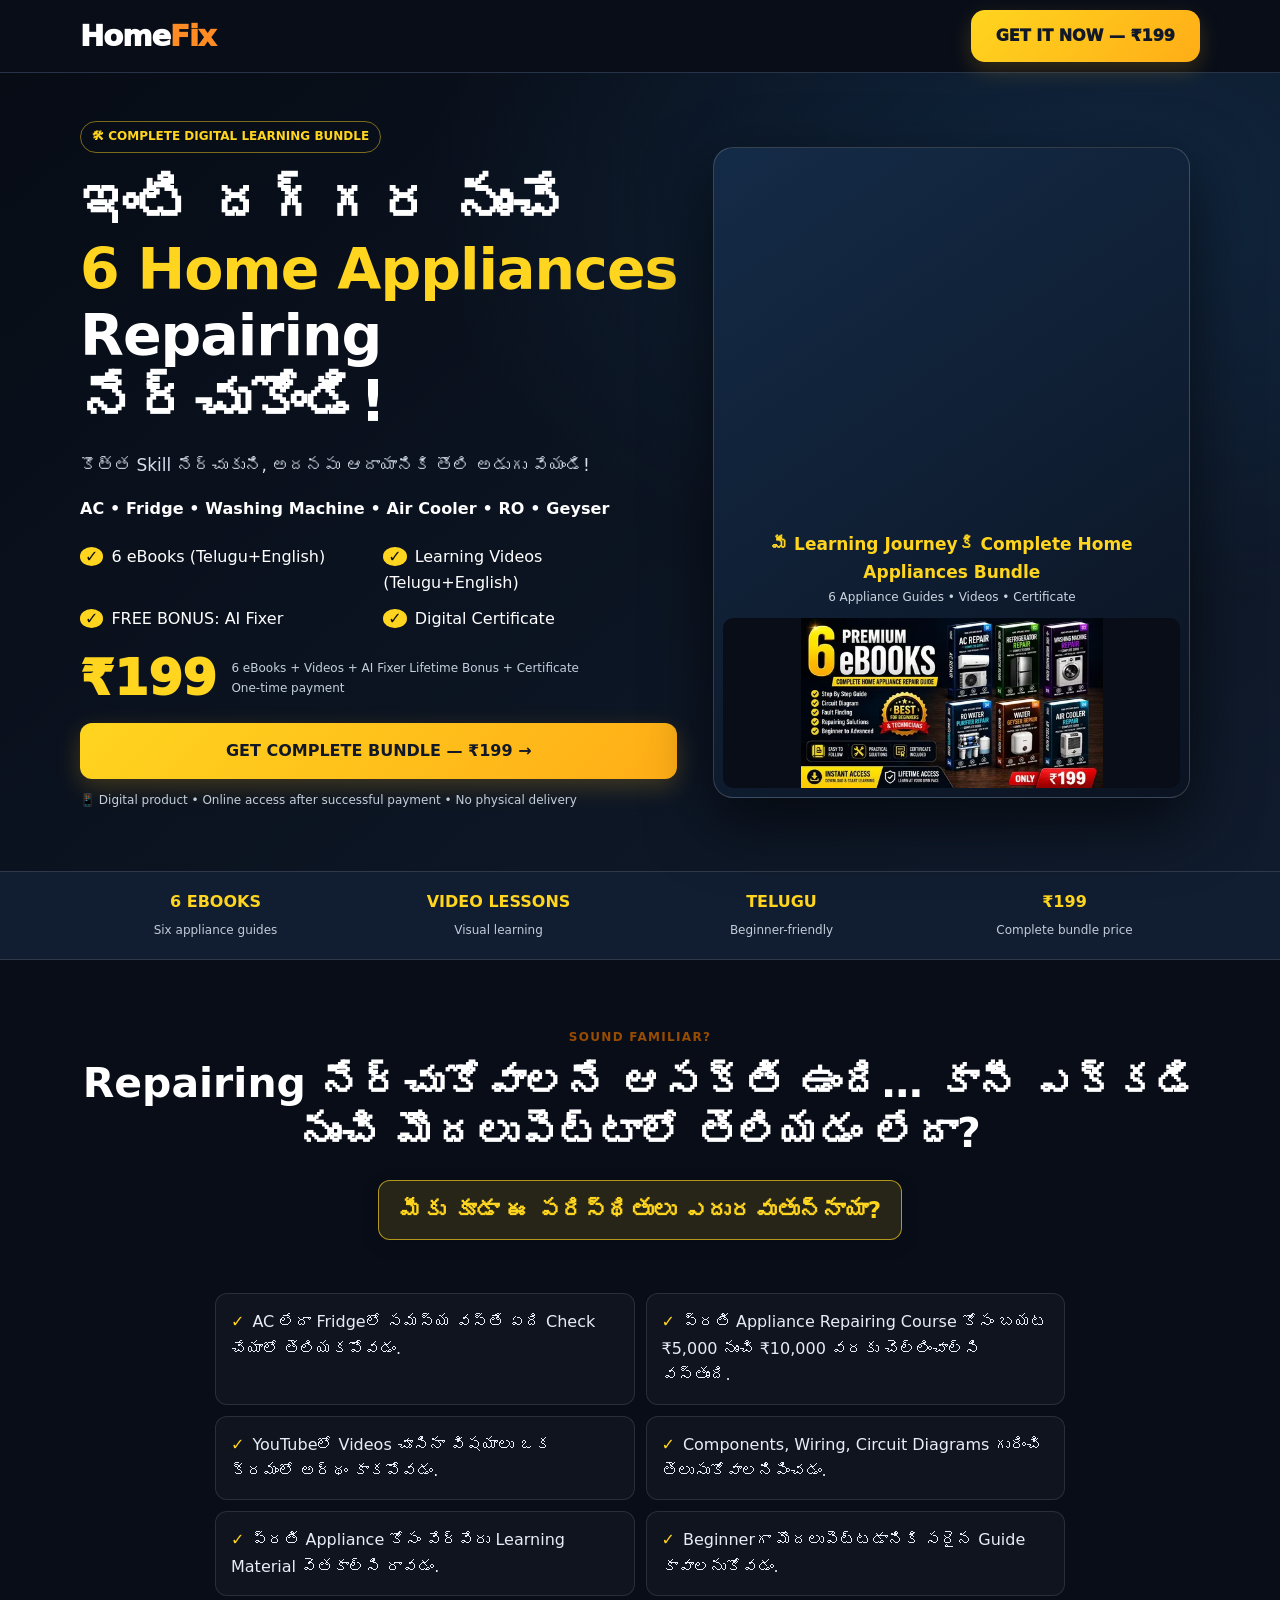
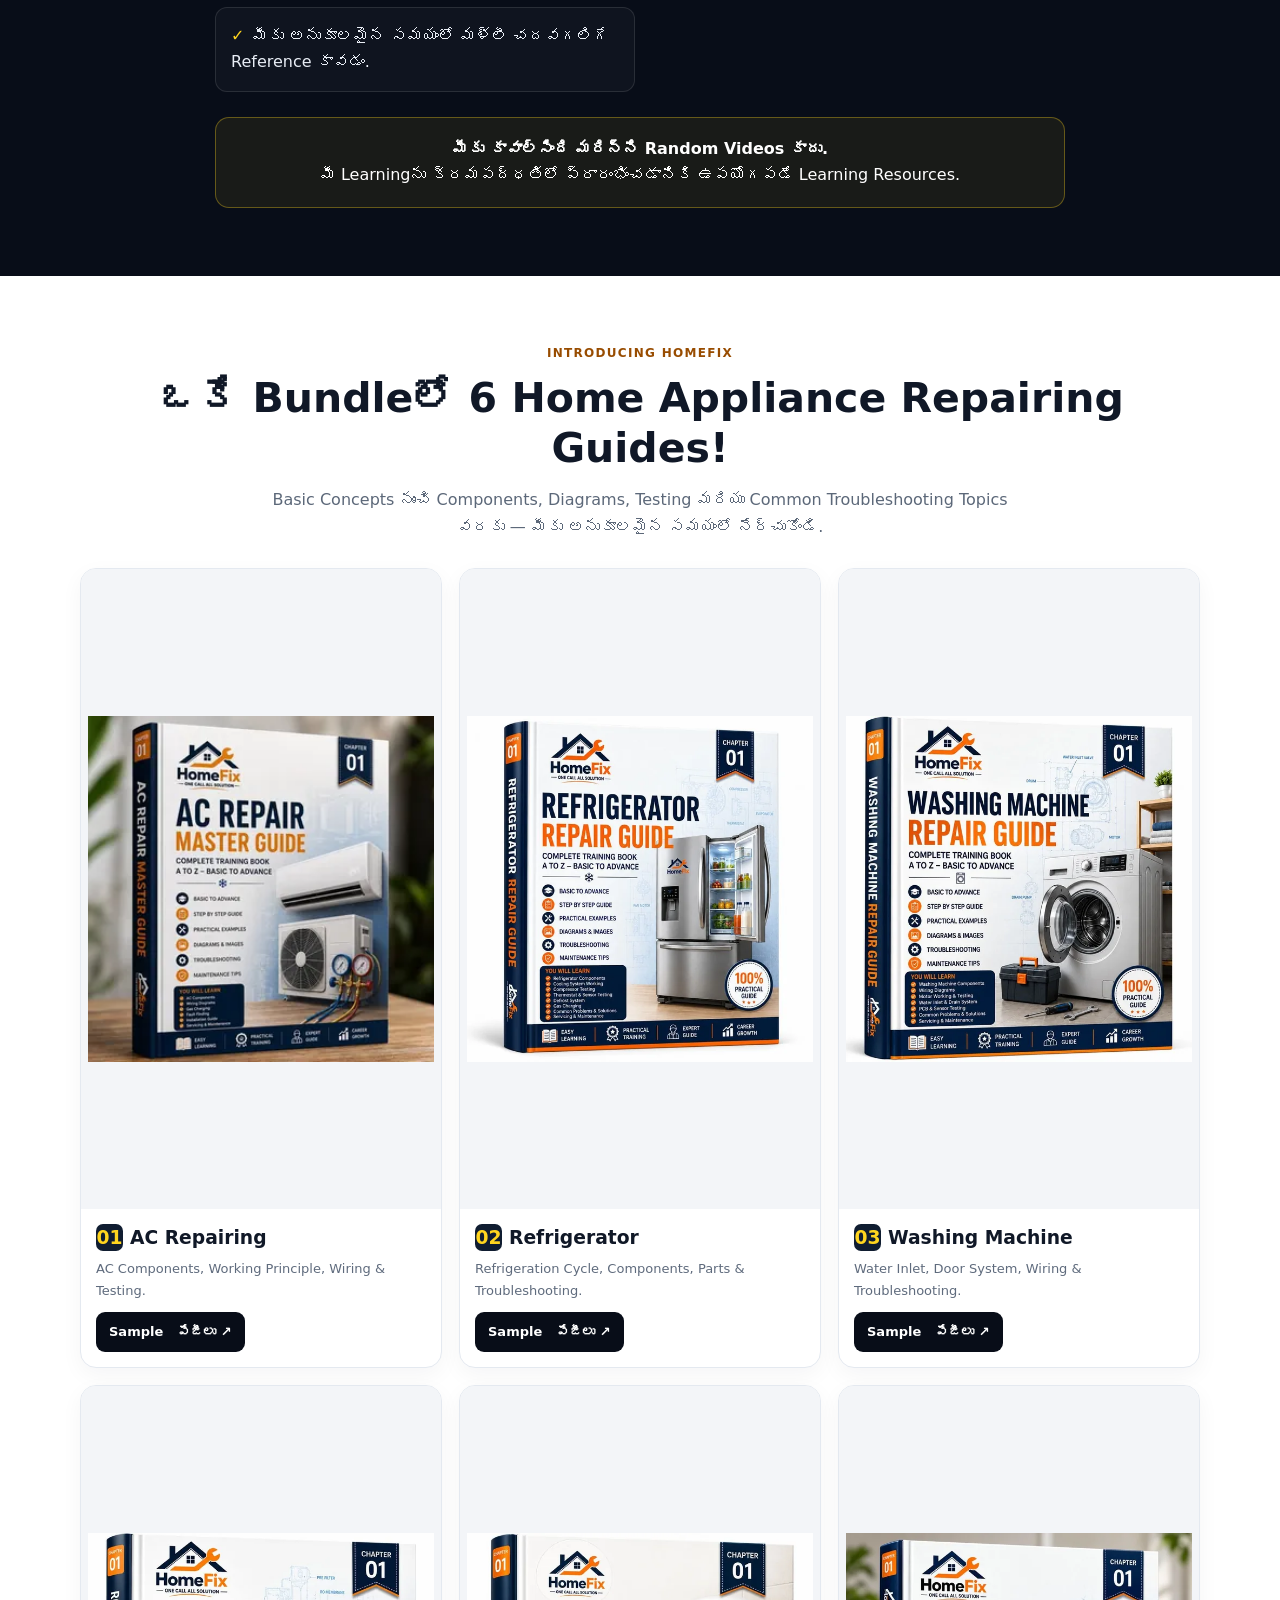
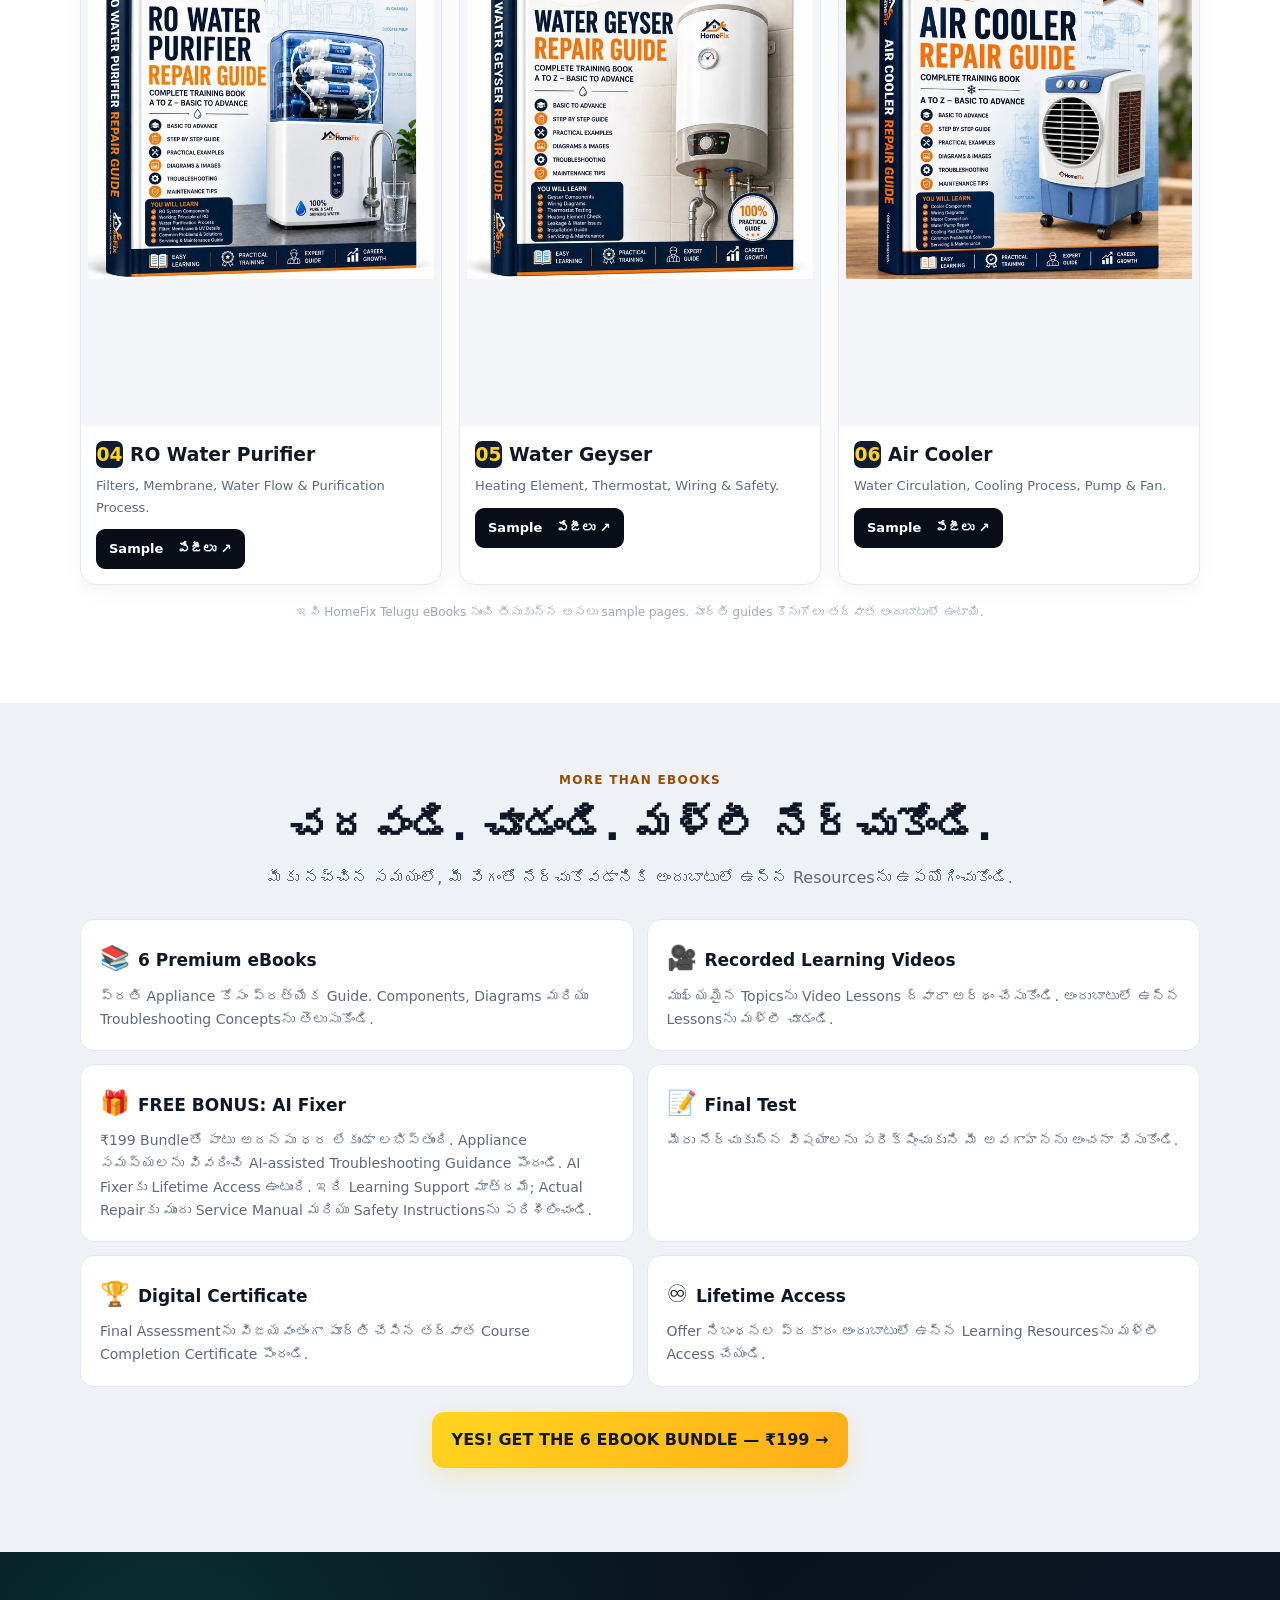
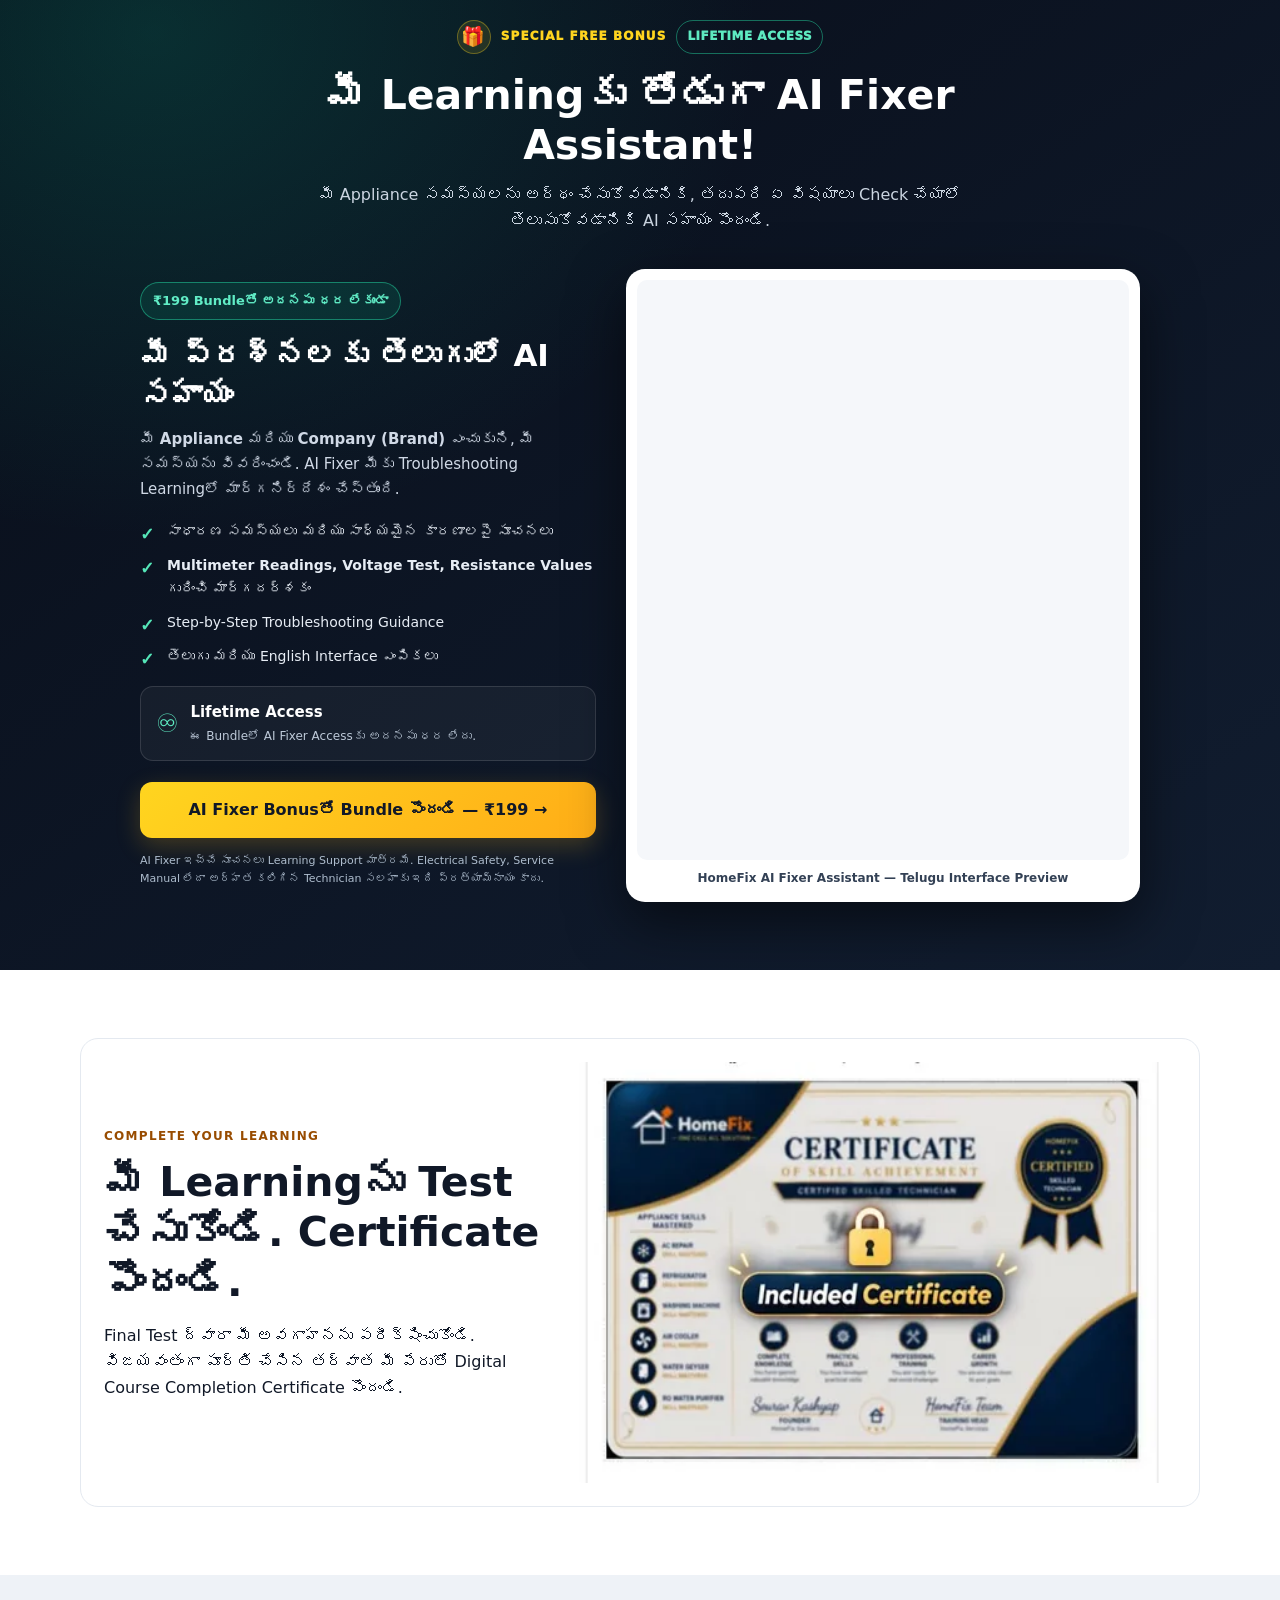
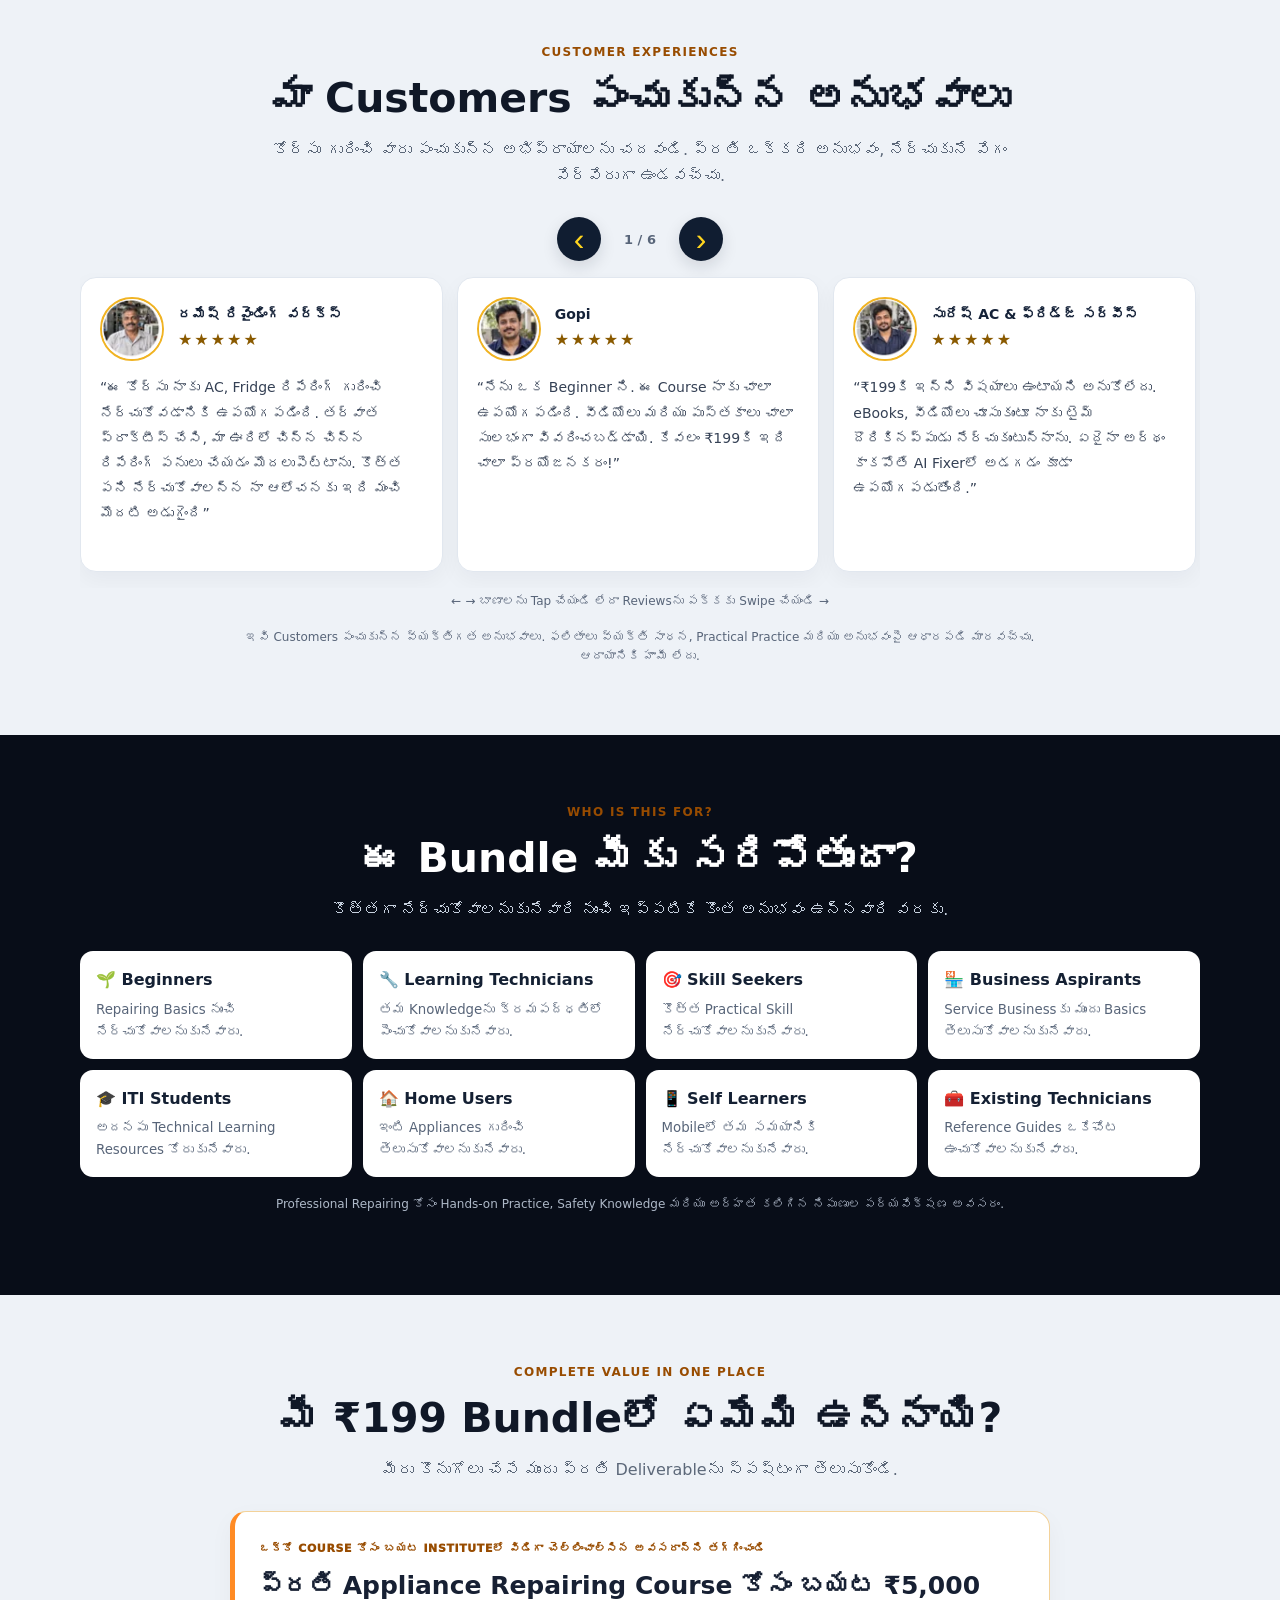
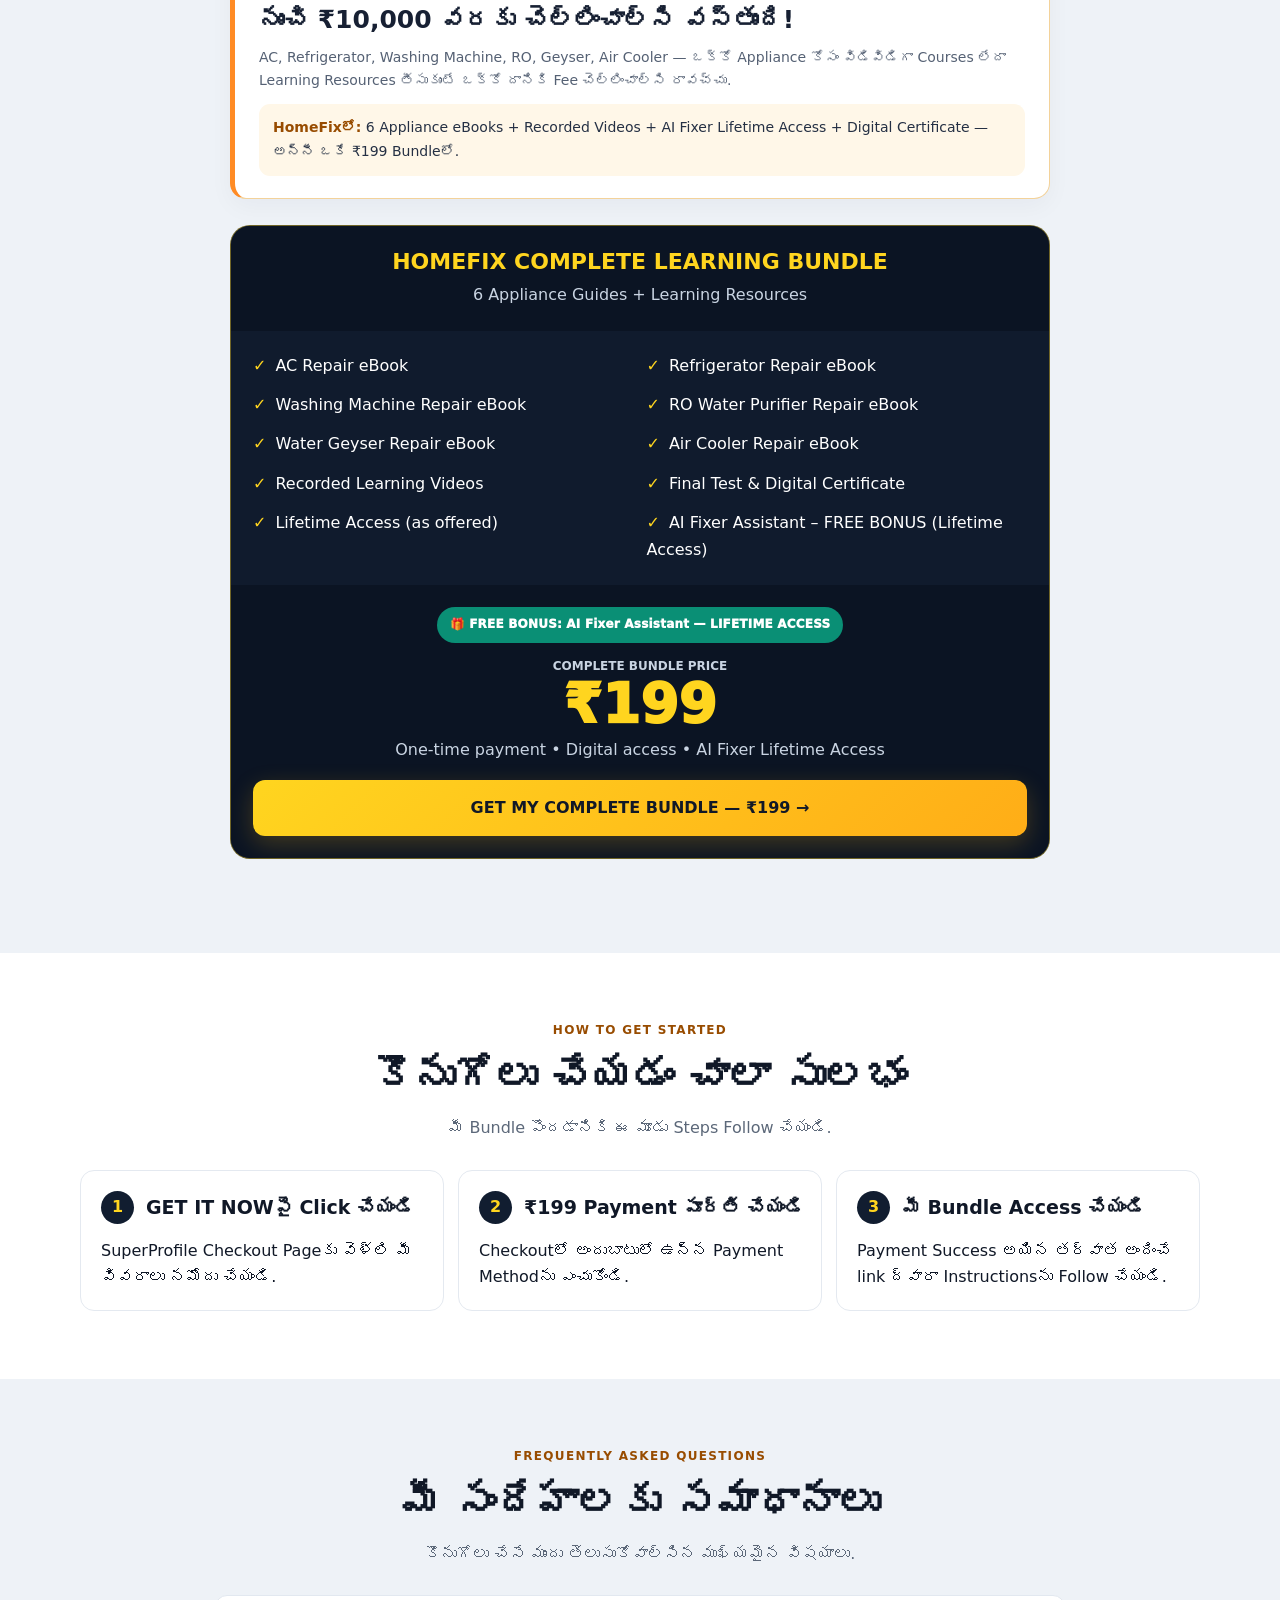
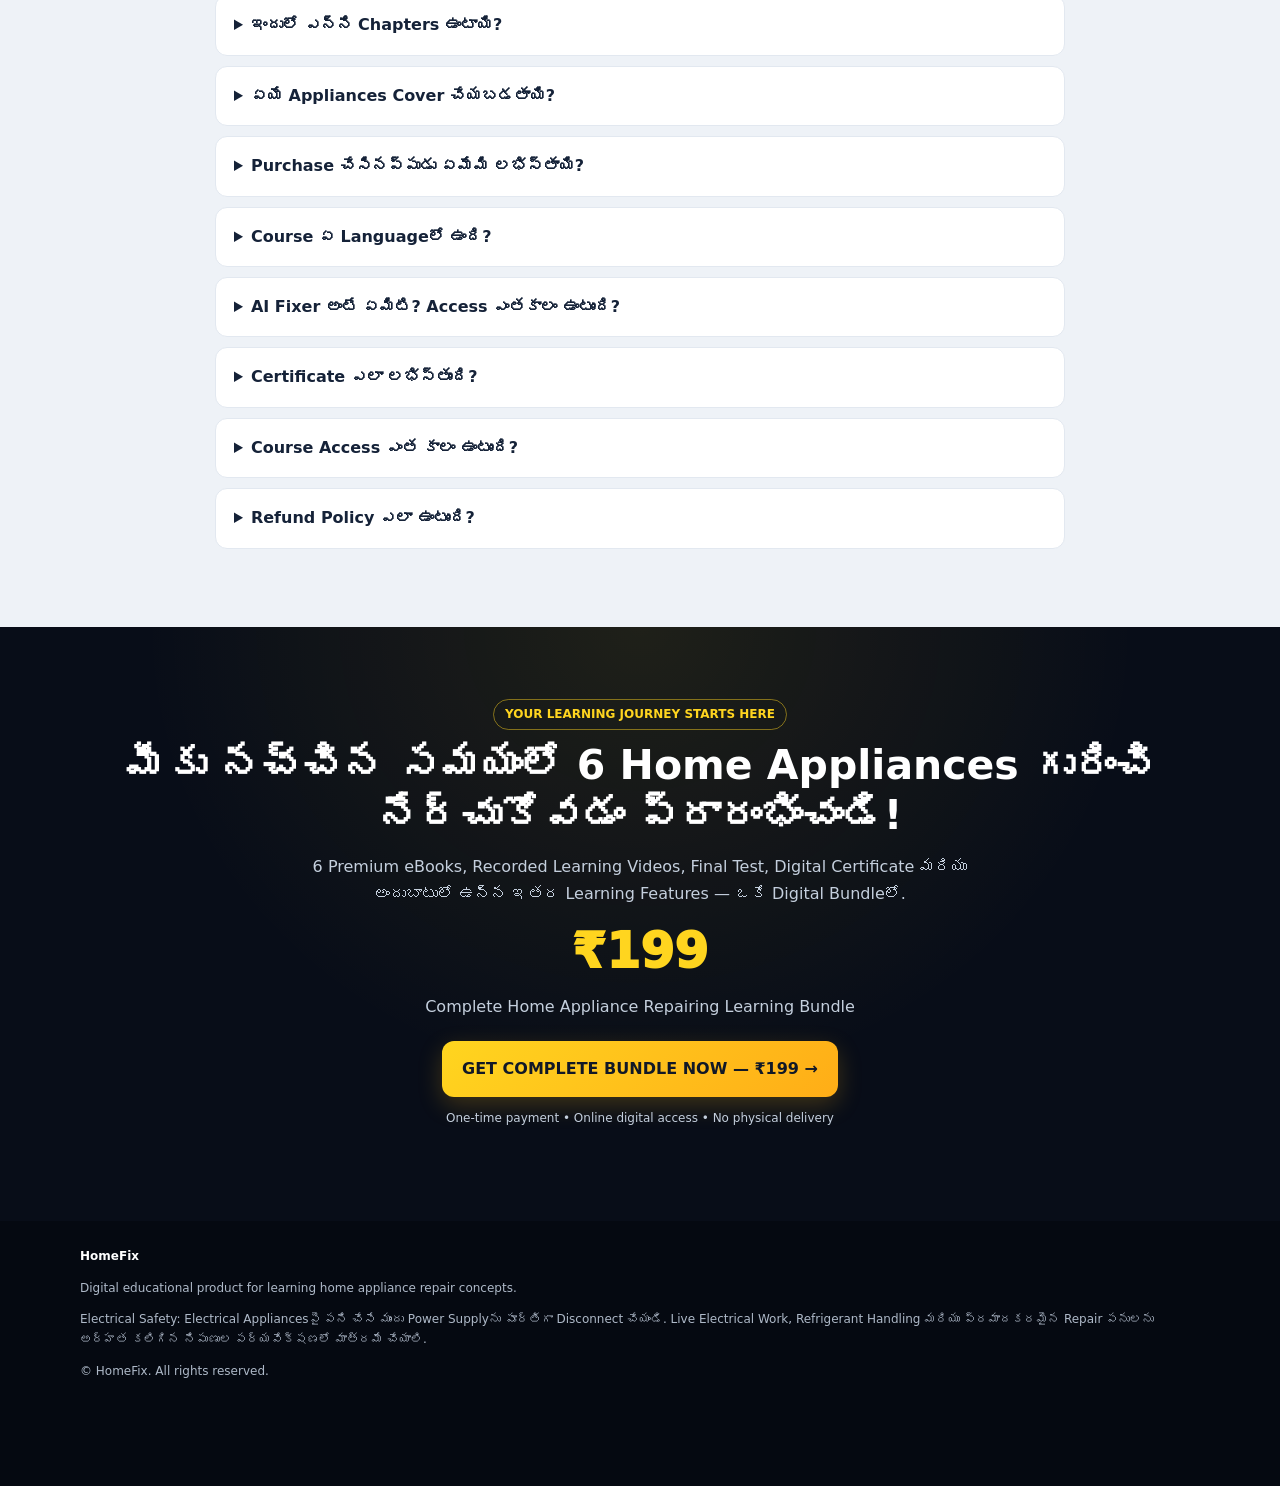
==== commit cbf5e618: "Add files via upload" ====
--- a/index.html
+++ b/index.html
@@ -1,7 +1,15 @@
 <!DOCTYPE html>
-<html lang="te"><head>
+<html lang="te"><head><meta charset="utf-8"/>
 <!-- Meta Pixel Code -->
-<script>
+
+<!-- End Meta Pixel Code -->
+
+
+<!-- Microsoft Clarity Tracking Code -->
+
+<!-- End Microsoft Clarity Tracking Code -->
+
+<link rel="preconnect" href="https://connect.facebook.net" crossorigin><link rel="preconnect" href="https://scripts.clarity.ms" crossorigin><link rel="preconnect" href="https://www.clarity.ms" crossorigin><link rel="preconnect" href="https://www.facebook.com" crossorigin><meta content="width=device-width,initial-scale=1,viewport-fit=cover" name="viewport"/><meta content="#080d18" name="theme-color"/><meta content="6 Home Appliance Repairing eBooks, learning videos, AI Fixer Assistant with Lifetime Access, and Digital Certificate in Telugu. HomeFix bundle ₹199." name="description"/><title>HomeFix | 6 Appliance Repairing Learning Bundle in Telugu – ₹199</title><link rel="preload" as="image" href="assets/technician-hero-720.4c47ad9583.webp" imagesrcset="assets/technician-hero-480.7255fec41d.webp 480w, assets/technician-hero-720.4c47ad9583.webp 720w, assets/technician-hero-960.32ed8f8a80.webp 960w" imagesizes="(max-width:800px) calc(100vw - 26px), 540px" fetchpriority="high"><link rel="preload" href="assets/site.1d04bfde55.css" as="style"><link rel="stylesheet" href="assets/site.1d04bfde55.css"><script>
 !function(f,b,e,v,n,t,s)
 {if(f.fbq)return;n=f.fbq=function(){n.callMethod?
 n.callMethod.apply(n,arguments):n.queue.push(arguments)};
@@ -11,287 +19,15 @@
 }(window, document,'script','https://connect.facebook.net/en_US/fbevents.js');
 fbq('init', '1976995182940721');
 fbq('track', 'PageView');
-</script>
-<!-- End Meta Pixel Code -->
-
-
-<!-- Microsoft Clarity Tracking Code -->
-<script type="text/javascript">
+</script><script type="text/javascript">
     (function(c,l,a,r,i,t,y){
         c[a]=c[a]||function(){(c[a].q=c[a].q||[]).push(arguments)};
         t=l.createElement(r);t.async=1;t.src="https://www.clarity.ms/tag/"+i;
         y=l.getElementsByTagName(r)[0];y.parentNode.insertBefore(t,y);
     })(window, document, "clarity", "script", "zi73np4cv4");
-</script>
-<!-- End Microsoft Clarity Tracking Code -->
-
-<meta charset="utf-8"/><meta content="width=device-width,initial-scale=1,viewport-fit=cover" name="viewport"/><meta content="#080d18" name="theme-color"/><meta content="6 Home Appliance Repairing eBooks, learning videos, AI Fixer Assistant with Lifetime Access, and Digital Certificate in Telugu. HomeFix bundle ₹199." name="description"/><title>HomeFix | 6 Appliance Repairing Learning Bundle in Telugu – ₹199</title><style>
-:root{--navy:#080d18;--panel:#111d30;--yellow:#ffd51f;--orange:#ff8b24;--ink:#101827;--muted:#647084;--line:#e4e9f0}*{box-sizing:border-box}html{scroll-behavior:smooth;scroll-padding-top:76px}body{margin:0;font-family:system-ui,-apple-system,"Noto Sans Telugu","Nirmala UI",Arial,sans-serif;line-height:1.65;color:var(--ink);background:#f4f6fa}img{display:block;max-width:100%}.wrap{width:min(1120px,calc(100% - 34px));margin:auto}.dark{background:var(--navy);color:#fff}.nav{position:sticky;top:0;z-index:10;background:rgba(8,13,24,.96);border-bottom:1px solid #263349;backdrop-filter:blur(10px)}.navin{height:62px;display:flex;align-items:center;justify-content:space-between;gap:12px}.brand{font-size:21px;font-weight:950;color:white}.brand span{color:var(--orange)}.navsmall{font-size:11px;color:#bdc8d7}.btn{display:inline-flex;align-items:center;justify-content:center;gap:8px;text-decoration:none;text-align:center;font-weight:900;padding:15px 20px;border-radius:12px;background:linear-gradient(135deg,var(--yellow),#ffad17);color:#111827;box-shadow:0 8px 24px #ffba1838}.btn:hover{filter:brightness(1.04);transform:translateY(-1px)}.btn.full{width:100%}.hero{padding:48px 0;background:radial-gradient(ellipse at 85% 15%,#17416a66,transparent 43%),linear-gradient(140deg,#070c15,#101b2d);color:white}.heroGrid{display:grid;grid-template-columns:1fr 1fr;gap:36px;align-items:center}.pill{display:inline-block;border:1px solid #ffd51f77;color:var(--yellow);padding:5px 11px;border-radius:50px;font-size:12px;font-weight:850}.hero h1{font-size:clamp(34px,5vw,57px);line-height:1.15;letter-spacing:-1px;margin:17px 0}.hero h1 em{font-style:normal;color:var(--yellow)}.lead{font-size:17px;color:#d7e0ec}.ticks{display:grid;grid-template-columns:1fr 1fr;gap:9px;margin:22px 0}.ticks span:before{content:'✓';background:var(--yellow);color:#111;border-radius:50%;padding:0 5px;margin-right:8px;font-weight:900}.price{font-size:49px;line-height:1;color:var(--yellow);font-weight:1000}.priceRow{display:flex;align-items:center;gap:15px;margin:20px 0}.note{font-size:12px;color:#c4cfdd}.heroimg{border:1px solid #ffffff26;border-radius:18px;padding:8px;background:#ffffff09;box-shadow:0 20px 60px #0008}.heroimg img{border-radius:12px;width:100%}.trust{background:#111d30;color:white;border-block:1px solid #ffffff20}.trustgrid{display:grid;grid-template-columns:repeat(4,1fr);gap:12px;text-align:center;padding:17px 0}.trust strong{display:block;color:var(--yellow)}.trust small{color:#c2ccda;font-size:12px}.section{padding:68px 0}.section.dark{background:var(--navy);color:white}.white{background:#fff}.soft{background:#eef2f7}.center{text-align:center}.kicker{font-size:12px;letter-spacing:1.3px;font-weight:900;color:#d97706}h2{font-size:clamp(27px,4vw,41px);line-height:1.22;margin:10px 0 14px}h3{line-height:1.25;margin:0 0 7px}.sub{max-width:760px;margin:0 auto 28px;color:#5c6879;font-size:16px}.dark .sub{color:#c5cfdd}.problemGrid{display:grid;grid-template-columns:1fr 1fr;gap:11px;max-width:850px;margin:25px auto}.problem{padding:15px;border:1px solid #ffffff1c;background:#ffffff08;border-radius:12px;color:#e8edf5;text-align:left}.problem b{color:var(--yellow);margin-right:8px}.callout{max-width:850px;margin:auto;padding:18px;border:1px solid #ffd51f55;border-radius:14px;background:#ffd51f12}.cards{display:grid;grid-template-columns:repeat(3,1fr);gap:17px}.card{background:white;border:1px solid var(--line);border-radius:16px;overflow:hidden;box-shadow:0 7px 22px #1018280b;text-align:left}.card img{width:100%;aspect-ratio:4/5;object-fit:contain;background:#f3f5f8;padding:7px}.cardbody{padding:15px}.cardbody p{margin:0;color:#5f6b7d;font-size:13px}.num{display:inline-grid;place-items:center;background:#101d31;color:var(--yellow);border-radius:7px;width:27px;height:27px;margin-right:7px}.features{display:grid;grid-template-columns:1fr 1fr;gap:13px}.feature{background:#fff;border:1px solid var(--line);border-radius:14px;padding:19px;text-align:left}.feature h3{display:inline;font-size:17px}.feature p{margin:6px 0 0;color:#5f6b7d;font-size:14px}.ico{font-size:24px;margin-right:8px}.audience{display:grid;grid-template-columns:repeat(4,1fr);gap:11px}.aud{background:white;color:#142033;border-radius:13px;padding:16px;text-align:left;font-weight:800}.aud small{display:block;color:#687487;font-weight:450;margin-top:5px}.certificate{display:grid;grid-template-columns:.85fr 1.15fr;gap:26px;align-items:center;padding:23px;border:1px solid var(--line);border-radius:18px;background:white}.certificate img{width:100%;border-radius:10px}.valuebox{max-width:820px;margin:26px auto;background:#101b2d;color:white;border:1px solid #ffd51f66;border-radius:20px;overflow:hidden;text-align:left}.valuehead,.valuefoot{text-align:center;padding:22px;background:#0b1423}.valuehead h3{color:var(--yellow);font-size:22px}.valueitems{display:grid;grid-template-columns:1fr 1fr;gap:13px;padding:22px}.valueitems div:before{content:'✓';color:var(--yellow);font-weight:900;margin-right:9px}.valuefoot .price{font-size:55px}.steps{display:grid;grid-template-columns:repeat(3,1fr);gap:14px}.step{background:#fff;border:1px solid var(--line);border-radius:14px;padding:20px;text-align:left}.step b{display:grid;place-items:center;width:33px;height:33px;background:#111d30;color:var(--yellow);border-radius:50%;margin-bottom:10px}.faq{max-width:850px;margin:24px auto;text-align:left}.faq details{background:#fff;border:1px solid var(--line);border-radius:12px;padding:15px 17px;margin:9px 0}.faq summary{font-weight:850;cursor:pointer}.faq p{color:#5d697a;margin-bottom:0}.final{padding:72px 0;text-align:center;background:radial-gradient(ellipse at 50% 0,#ffd51f18,transparent 55%),#080d18;color:white}.final p{max-width:720px;margin:12px auto 20px;color:#c4cfdd}.final .price{margin:18px}.footer{background:#050911;color:#aeb9c8;font-size:12px;padding:26px 0 92px}.footer strong{color:white}.footer a{color:white}.sticky{display:none;position:fixed;z-index:20;bottom:0;left:0;right:0;align-items:center;gap:12px;padding:9px 13px calc(9px + env(safe-area-inset-bottom));background:#080d18f5;border-top:1px solid #ffffff26}.stickyprice{font-size:11px;color:#fff;line-height:1.2}.stickyprice b{display:block;color:var(--yellow);font-size:22px}.sticky .btn{flex:1;padding:12px;font-size:14px}.disclaimer{font-size:12px;color:#9eabba;margin-top:18px}.dark .disclaimer{color:#aeb9c8}
-@media(max-width:800px){.heroGrid{grid-template-columns:1fr}.hero{padding:34px 0}.heroimg{max-width:650px;margin:auto}.cards{grid-template-columns:repeat(2,1fr)}.audience{grid-template-columns:repeat(2,1fr)}.trustgrid{grid-template-columns:repeat(2,1fr)}.certificate{grid-template-columns:1fr}.certificate img{max-width:560px;margin:auto}.section{padding:52px 0}.sticky{display:flex}}
-@media(max-width:520px){.wrap{width:calc(100% - 26px)}.navin{height:57px}.navsmall{display:none}.nav .btn{padding:10px 12px;font-size:12px}.hero h1{font-size:35px}.lead{font-size:15px}.ticks{grid-template-columns:1fr}.cards{gap:9px}.cardbody{padding:11px}.cardbody h3{font-size:14px}.cardbody p{font-size:12px}.problemGrid,.features,.valueitems{grid-template-columns:1fr}.steps{grid-template-columns:1fr}.audience{grid-template-columns:1fr 1fr}.section{padding:45px 0}.btn{width:100%;font-size:14px}.offer{padding:18px}.footer{padding-bottom:105px}.sub{font-size:15px}}
-
-
-/* HomeFix revision: technician-led hero, no fixed top header, and review proof */
-html{scroll-padding-top:18px}
-.heroGrid{grid-template-columns:1.02fr .98fr}
-.heroVisual{border:1px solid #ffffff2b;border-radius:20px;padding:9px;background:linear-gradient(145deg,#142b47,#0b1321);box-shadow:0 24px 65px #0009;overflow:hidden}
-.techHero{width:100%;height:clamp(220px,32vw,360px);object-fit:cover;object-position:center;border-radius:13px}
-.heroVisualCaption{display:flex;flex-direction:column;gap:2px;padding:13px 9px 10px;color:#fff;text-align:center}
-.heroVisualCaption strong{color:var(--yellow);font-size:17px}
-.heroVisualCaption span{font-size:12px;color:#cbd5e1}
-.bundlePreview{width:100%;max-height:170px;object-fit:contain;border-radius:10px;background:#080d18}
-.reviewGrid{display:grid;grid-template-columns:repeat(3,minmax(0,1fr));gap:14px;margin:28px 0}
-.reviewCard{background:#fff;border:1px solid #e1e7ef;border-radius:14px;padding:9px;box-shadow:0 8px 22px #1018280b;display:flex;align-items:center;justify-content:center;min-width:0}
-.reviewCard img{width:100%;height:auto;max-height:370px;object-fit:contain;border-radius:8px}
-.sharedStory{max-width:850px;margin:26px auto 0;background:#fff;border:1px solid #e3e8ef;border-left:5px solid var(--orange);border-radius:16px;padding:24px;text-align:left;box-shadow:0 10px 30px #1018280a}
-.sharedStory .stars{color:#ffb800;letter-spacing:3px;font-size:23px}
-.sharedStory p{font-size:18px;line-height:1.8;margin:8px 0 12px;color:#182337}
-.sharedStory small{color:#647084}
-.reviewNote{font-size:12px;color:#6b7788;max-width:850px;margin:18px auto 0}
-.faq{max-width:850px;margin:28px auto 0;text-align:left}
-.faq details{background:#fff;border:1px solid #e2e8f0;border-radius:12px;margin:10px 0;padding:16px 18px}
-.faq summary{font-weight:850;cursor:pointer;color:#152238}
-.faq details p{color:#5b6677;margin:12px 0 0}
-@media(max-width:800px){.heroGrid{grid-template-columns:1fr}.heroVisual{max-width:620px;margin:0 auto}.techHero{height:260px}.reviewGrid{grid-template-columns:repeat(2,minmax(0,1fr))}}
-@media(max-width:520px){.hero{padding:32px 0}.hero h1{font-size:34px}.techHero{height:220px}.bundlePreview{max-height:130px}.reviewGrid{grid-template-columns:1fr;gap:12px}.reviewCard img{max-height:420px}.sharedStory{padding:18px}.sharedStory p{font-size:16px}}
-
-/* Final polish: static brand bar and horizontal testimonial slider */
-.topBrand{position:relative;z-index:2;background:#080d18;border-bottom:1px solid #263349}
-.topBrandInner{width:min(1120px,calc(100% - 34px));min-height:72px;margin:auto;display:flex;align-items:center;justify-content:space-between;gap:14px}
-.homefixLogo{font-size:29px;font-weight:1000;letter-spacing:-1px;color:#fff;text-decoration:none;line-height:1}
-.homefixLogo span{color:#ff8b24}
-.topBrandCta{display:inline-flex;align-items:center;justify-content:center;text-decoration:none;text-align:center;background:linear-gradient(135deg,#ffd51f,#ffad17);color:#111827;font-weight:950;border-radius:14px;padding:13px 25px;min-width:190px;box-shadow:0 8px 22px #ffba1830}
-.topBrandCta:hover{filter:brightness(1.04)}
-.reviewControls{display:flex;justify-content:center;align-items:center;gap:18px;margin:22px 0 12px}
-.reviewArrow{width:44px;height:44px;border:0;border-radius:50%;background:#101d31;color:#ffd51f;font-size:32px;line-height:1;cursor:pointer;box-shadow:0 6px 16px #10182820}
-.reviewArrow:focus-visible,.topBrandCta:focus-visible{outline:3px solid #ff8b24;outline-offset:3px}
-.reviewPosition{font-size:13px;font-weight:800;color:#647084;min-width:42px;text-align:center}
-.reviewRail{display:flex;gap:14px;overflow-x:auto;scroll-snap-type:x mandatory;scroll-behavior:smooth;padding:4px 2px 16px;overscroll-behavior-x:contain;scrollbar-width:thin}
-.reviewCard{flex:0 0 calc((100% - 28px)/3);min-width:0;scroll-snap-align:start;display:flex;flex-direction:column;align-items:stretch;justify-content:flex-start;padding:19px;background:#fff;border:1px solid #e1e7ef;border-radius:16px;box-shadow:0 8px 22px #1018280b}
-.reviewPerson{display:flex;align-items:center;gap:12px;margin-bottom:14px;min-height:62px}
-.reviewPerson img{width:58px;height:58px;border-radius:50%;object-fit:cover;border:2px solid #f0b323;flex:0 0 58px}
-.reviewPersonInfo{display:flex;flex-direction:column;gap:3px;min-width:0}
-.reviewPersonInfo strong{font-size:14px;line-height:1.4;color:#152238;overflow-wrap:anywhere}
-.reviewStars{color:#ffb800;letter-spacing:2px;font-size:16px}
-.reviewCard p{margin:0;color:#354155;font-size:14px;line-height:1.8;overflow-wrap:anywhere}
-.reviewHint{text-align:center;color:#647084;font-size:12px;margin:4px 0 0}
-.reviewNote{text-align:center;color:#647084;font-size:12px;max-width:850px;margin:16px auto 0}
-@media(max-width:800px){.reviewCard{flex-basis:calc((100% - 14px)/2)}}
-@media(max-width:560px){
- .topBrandInner{min-height:64px;gap:10px}
- .homefixLogo{font-size:25px}
- .topBrandCta{min-width:0;padding:11px 13px;font-size:13px;border-radius:12px}
- .reviewCard{flex-basis:88%;padding:18px}
- .reviewPerson img{width:54px;height:54px;flex-basis:54px}
- .reviewCard p{font-size:15px;line-height:1.85}
- .reviewControls{margin-top:16px}
-}
-
-/* Avatar cleanup: circular face-only transparent PNG portraits */
-.reviewPerson img{
- width:58px!important;height:58px!important;min-width:58px;max-width:58px;
- aspect-ratio:1/1;object-fit:cover;object-position:center;
- border-radius:50%!important;display:block;flex:0 0 58px;
- padding:0!important;background:transparent!important;
- border:2px solid #f0b323;overflow:hidden;
-}
-
-/* Final avatar fit correction */
-.reviewPerson{display:flex!important;align-items:center!important;gap:14px!important}
-.reviewPerson img{
-  display:block!important;box-sizing:border-box!important;
-  width:64px!important;height:64px!important;min-width:64px!important;max-width:64px!important;
-  min-height:64px!important;max-height:64px!important;flex:0 0 64px!important;
-  aspect-ratio:1/1!important;object-fit:cover!important;object-position:center!important;
-  border-radius:50%!important;overflow:hidden!important;padding:0!important;margin:0!important;
-  background:transparent!important;border:2px solid #f0b323!important;
-}
-
-/* Approved headline: keep '6 Home Appliances' together on mobile */
-.hero h1{line-height:1.16}
-.hero h1 .hero-highlight{color:var(--yellow,#ffd21f);white-space:nowrap}
-.heroAppliances{margin:14px 0 18px;font-weight:750;letter-spacing:.1px;line-height:1.6}
-@media(max-width:560px){
- .hero h1{font-size:clamp(29px,7.6vw,39px);line-height:1.22}
- .hero h1 .hero-highlight{white-space:nowrap;display:inline-block}
- .heroAppliances{font-size:clamp(13px,3.8vw,16px);letter-spacing:-.25px}
-}
-
-/* Actual Telugu page preview: accessible full-screen modal */
-.actualBookCard .cardbody{padding:15px}
-.actualPages{margin-top:13px}
-.actualPages summary{list-style:none;display:flex;align-items:center;justify-content:space-between;gap:10px;cursor:pointer;background:#080d18;color:#fff;border-radius:11px;padding:14px 16px;font-size:15px;font-weight:900;min-height:58px}
-.actualPages summary::-webkit-details-marker{display:none}
-.actualPages summary span{color:#ffd51f;font-size:20px}
-.actualPages[open] summary{border-radius:11px;background:#080d18}
-.actualPagesGrid{display:none}
-.actualPageFigure{margin:0;min-width:0;background:#fff;border:1px solid #dce4ee;border-radius:10px;overflow:hidden}
-.actualPageFigure img{display:block;width:100%;height:auto;max-height:none;object-fit:contain;background:#e8eef6}
-.actualPageFigure figcaption{font-size:13px;font-weight:850;color:#34445a;padding:9px;text-align:center}
-.pagePreviewOverlay{position:fixed;inset:0;z-index:10000;background:rgba(3,8,18,.88);display:none;align-items:center;justify-content:center;padding:18px;}
-.pagePreviewOverlay.is-open{display:flex}
-.pagePreviewDialog{position:relative;width:min(1100px,100%);max-height:92vh;background:#f4f7fb;border-radius:16px;box-shadow:0 24px 90px #0009;display:flex;flex-direction:column;overflow:hidden;}
-.pagePreviewHeader{flex:0 0 auto;display:flex;align-items:center;justify-content:space-between;gap:14px;padding:14px 18px;background:#08172d;color:#fff;border-bottom:1px solid #ffffff24}
-.pagePreviewTitle{font-size:17px;font-weight:900;line-height:1.3}
-.pagePreviewClose{flex:0 0 44px;width:44px;height:44px;border:0;border-radius:50%;background:#ffd51f;color:#08111f;font-size:30px;font-weight:900;line-height:1;cursor:pointer;display:grid;place-items:center}
-.pagePreviewClose:focus-visible{outline:3px solid #fff;outline-offset:3px}
-.pagePreviewContent{overflow-y:auto;overscroll-behavior:contain;padding:16px;}
-.pagePreviewContent .actualPagesGrid{display:grid;grid-template-columns:repeat(2,minmax(0,1fr));gap:16px;padding:0;background:transparent;border:0;border-radius:0}
-.pagePreviewContent .actualPageFigure{box-shadow:0 5px 18px #10182812}
-.pagePreviewContent .actualPageFigure img{width:100%;height:auto;max-height:none}
-body.preview-modal-open{overflow:hidden}
-@media(max-width:650px){
- .pagePreviewOverlay{padding:0;align-items:stretch}
- .pagePreviewDialog{width:100%;max-height:100dvh;height:100dvh;border-radius:0}
- .pagePreviewHeader{padding:12px 14px;padding-top:calc(12px + env(safe-area-inset-top))}
- .pagePreviewTitle{font-size:16px}
- .pagePreviewClose{width:46px;height:46px;flex-basis:46px;font-size:32px}
- .pagePreviewContent{padding:12px;padding-bottom:calc(18px + env(safe-area-inset-bottom))}
- .pagePreviewContent .actualPagesGrid{grid-template-columns:1fr;gap:16px}
- .pagePreviewContent .actualPageFigure img{width:100%;height:auto}
- .pagePreviewContent .actualPageFigure figcaption{font-size:14px;padding:10px}
-}
-
-/* Compact eBook preview trigger */
-.actualPages{margin-top:11px}
-.actualPages summary{display:inline-flex;width:fit-content;max-width:100%;min-height:40px;padding:9px 13px;border-radius:9px;font-size:13px;line-height:1.2;gap:14px}
-.actualPages summary span{font-size:17px;line-height:1}
-@media(max-width:520px){.actualPages summary{min-height:38px;padding:8px 11px;font-size:12px;gap:12px}.actualPages summary span{font-size:16px}}
-/* Align step number and heading horizontally */
-.steps .step {
-    display: grid;
-    grid-template-columns: 33px minmax(0, 1fr);
-    column-gap: 12px;
-    align-items: center;
-}
-
-.steps .step > b {
-    grid-column: 1;
-    grid-row: 1;
-    margin: 0;
-}
-
-.steps .step > h3 {
-    grid-column: 2;
-    grid-row: 1;
-    white-space: nowrap;
-    min-width: 0;
-    font-size: clamp(11px, 3.3vw, 19px);
-    line-height: 1.3;
-    margin: 0;
-}
-
-.steps .step > p {
-    grid-column: 1 / -1;
-    margin: 14px 0 0;
-}
-
-
-/* HomeFix AI Fixer bonus showcase and pricing comparison */
-.aiBonusSection{background:radial-gradient(ellipse at 12% 8%,#0a8f7540,transparent 38%),linear-gradient(145deg,#080d18,#111d30);color:#fff;overflow:hidden}
-.aiBonusSection .kicker{color:var(--yellow)}
-.aiBonusTopline{display:flex;align-items:center;justify-content:center;gap:10px;flex-wrap:wrap;color:#ffd51f;font-size:12px;font-weight:950;letter-spacing:1.1px}
-.aiBonusGift{display:grid;place-items:center;width:34px;height:34px;background:#ffd51f1c;border:1px solid #ffd51f55;border-radius:50%;font-size:19px}
-.aiBonusLifetime{padding:6px 10px;border:1px solid #22c99780;border-radius:99px;color:#5eeac1;letter-spacing:.5px}
-.aiBonusSection h2{max-width:850px;margin:16px auto 12px;color:#fff}
-.aiBonusIntro{max-width:760px;margin:0 auto;color:#cbd5e1;font-size:16px}
-.aiBonusWrap{display:grid;grid-template-columns:minmax(0,.94fr) minmax(280px,1.06fr);gap:30px;align-items:center;max-width:1000px;margin:34px auto 0;text-align:left}
-.aiBonusCopy{min-width:0}
-.aiBonusIncluded{display:inline-block;padding:7px 12px;border-radius:999px;background:#08b98a20;border:1px solid #24d5a280;color:#61edc6;font-size:13px;font-weight:850}
-.aiBonusCopy h3{color:#fff;font-size:clamp(23px,3vw,31px);line-height:1.3;margin:15px 0 12px}
-.aiBonusCopy p{color:#d0d9e6;margin:0 0 16px;font-size:15px}
-.aiBonusChecks{list-style:none;padding:0;margin:18px 0;display:grid;gap:11px}
-.aiBonusChecks li{position:relative;padding-left:27px;color:#e7edf5;font-size:14px;line-height:1.65}
-.aiBonusChecks li:before{content:'✓';position:absolute;left:0;top:0;color:#55e6b8;font-weight:950;font-size:17px}
-.aiBonusLifetimeLine{display:flex;align-items:center;gap:12px;padding:13px 15px;margin:18px 0;background:#ffffff0b;border:1px solid #ffffff20;border-radius:13px}
-.aiBonusLifetimeLine>span{font-size:25px;color:#5eeac1}
-.aiBonusLifetimeLine strong,.aiBonusLifetimeLine small{display:block}
-.aiBonusLifetimeLine strong{color:#fff;font-size:15px}
-.aiBonusLifetimeLine small{color:#bdc9d8;font-size:12px;margin-top:2px}
-.aiBonusButton{width:100%;margin:3px 0 10px}
-.aiBonusSafety{font-size:11px!important;line-height:1.65;color:#aebdce!important;margin:4px 0 0!important}
-.aiBonusVisual{margin:0;padding:10px;background:#fff;border:1px solid #ffffff35;border-radius:19px;box-shadow:0 20px 55px #0008;min-width:0}
-.aiBonusVisual img{width:100%;height:auto;max-height:720px;object-fit:contain;object-position:center;border-radius:10px;background:#f5f7fa}
-.aiBonusVisual figcaption{text-align:center;color:#334155;font-size:12px;font-weight:800;padding:9px 5px 2px}
-.pricePainPoint{max-width:820px;margin:22px auto 18px;padding:22px 24px;text-align:left;background:#fff;border:1px solid #f3d29a;border-left:5px solid var(--orange);border-radius:16px;box-shadow:0 8px 24px #1018280a}
-.pricePainLabel{display:inline-block;color:#a85b08;font-size:11px;font-weight:950;letter-spacing:.6px;text-transform:uppercase}
-.pricePainPoint h3{font-size:clamp(19px,2.8vw,25px);line-height:1.35;color:#172033;margin:9px 0}
-.pricePainPoint p{color:#556174;margin:0 0 12px;font-size:14px}
-.pricePainAnswer{padding:12px 14px;border-radius:11px;background:#fff7e8;color:#253044;font-size:14px;line-height:1.7}
-.pricePainAnswer strong{color:#a85b08}
-.pricePainPoint small{display:block;color:#707b8b;font-size:11px;line-height:1.6;margin-top:11px}
-.priceBonusFlag{display:inline-block;margin:0 auto 14px;padding:8px 13px;border-radius:999px;background:#0a8f75;color:#fff;font-size:12px;font-weight:950;letter-spacing:.2px}
-@media(max-width:760px){.aiBonusWrap{grid-template-columns:1fr;gap:22px;margin-top:25px}.aiBonusCopy h3{font-size:24px}.aiBonusVisual{width:min(100%,500px);margin:0 auto}.aiBonusVisual img{max-height:none}.pricePainPoint{padding:18px 17px}.priceBonusFlag{font-size:11px;line-height:1.45;border-radius:12px}}
-
-/* Highlight the problem question */
-.problemPrompt {
-    display: inline-block;
-    color: #ffd51f !important;
-    font-size: clamp(18px, 2.5vw, 23px) !important;
-    font-weight: 900 !important;
-    line-height: 1.5;
-    padding: 12px 20px;
-    margin: 8px auto 28px !important;
-    background: rgba(255, 213, 31, 0.12);
-    border: 1px solid rgba(255, 213, 31, 0.65);
-    border-radius: 12px;
-    text-align: center;
-    box-shadow: 0 5px 18px rgba(0,0,0,0.15);
-}
-
-
-/* Mobile Certificate – Larger Display */
-@media (max-width: 520px) {
-    .certificate {
-        padding: 12px !important;
-        gap: 12px !important;
-        grid-template-columns: 1fr !important;
-    }
-
-    .certificate img {
-        display: block;
-        width: 100% !important;
-        max-width: none !important;
-        height: auto !important;
-        margin: 0 auto !important;
-        object-fit: contain;
-        border-radius: 10px;
-    }
-}
-
-
-/* Sticky footer discounted price */
-.stickyprice {
-    font-size: 11px;
-    color: #fff;
-    line-height: 1.3;
-    white-space: nowrap;
-}
-
-.stickypriceAmounts {
-    display: flex;
-    align-items: baseline;
-    gap: 8px;
-}
-
-.stickyprice del {
-    color: #aeb9c8;
-    font-size: 14px;
-    text-decoration: line-through;
-    text-decoration-thickness: 2px;
-}
-
-.stickyprice b {
-    display: inline-block;
-    color: var(--yellow);
-    font-size: 25px;
-}
-
-
-</style></head><body>
+</script></head><body>
 <noscript>
-<img height="1" width="1" style="display:none"
-src="https://www.facebook.com/tr?id=1976995182940721&ev=PageView&noscript=1"/>
+<img alt="" height="1" role="presentation" src="https://www.facebook.com/tr?id=1976995182940721&amp;ev=PageView&amp;noscript=1" style="display:none" width="1"/>
 </noscript>
 
 <div class="topBrand">
@@ -301,10 +37,10 @@
 </div>
 </div>
 <main id="main-content">
-<section class="hero" id="top"><div class="wrap heroGrid"><div><span class="pill">🛠 COMPLETE DIGITAL LEARNING BUNDLE</span><h1><span>ఇంటి దగ్గర నుంచే</span><br/><span class="hero-highlight">6 Home Appliances</span><br/><span>Repairing నేర్చుకోండి!</span></h1><p class="lead">కొత్త Skill నేర్చుకుని, అదనపు ఆదాయానికి తొలి అడుగు వేయండి!</p><p class="heroAppliances">AC • Fridge • Washing Machine • Air Cooler • RO • Geyser</p><div class="ticks"><span>6 eBooks (Telugu+English)</span><span>Learning Videos (Telugu+English)</span><span>FREE BONUS: AI Fixer</span><span>Digital Certificate</span></div><div class="priceRow"><div class="price">₹199</div><div class="note">6 eBooks + Videos + AI Fixer Lifetime Bonus + Certificate<br/>One-time payment</div></div><a class="btn full" href="https://superprofile.bio/vp/telugu-repair-course" rel="noopener">GET COMPLETE BUNDLE — ₹199 →</a><p class="note">📱 Digital product • Online access after successful payment • No physical delivery</p></div><div class="heroVisual"><img alt="Professional HomeFix appliance repair technician" class="techHero" loading="eager" fetchpriority="high" decoding="async" width="800" height="450" src="assets/technician-hero.jpg"/><div class="heroVisualCaption"><strong>మీ Learning Journeyకి Complete Home Appliances Bundle</strong><span>6 Appliance Guides • Videos • Certificate</span></div><img alt="HomeFix six premium appliance repair eBooks bundle" class="bundlePreview" loading="lazy" decoding="async" src="assets/six-ebook-bundle.jpg"/></div></div></section>
+<section class="hero" id="top"><div class="wrap heroGrid"><div><span class="pill">🛠 COMPLETE DIGITAL LEARNING BUNDLE</span><h1><span>ఇంటి దగ్గర నుంచే</span><br/><span class="hero-highlight">6 Home Appliances</span><br/><span>Repairing నేర్చుకోండి!</span></h1><p class="lead">కొత్త Skill నేర్చుకుని, అదనపు ఆదాయానికి తొలి అడుగు వేయండి!</p><p class="heroAppliances">AC • Fridge • Washing Machine • Air Cooler • RO • Geyser</p><div class="ticks"><span>6 eBooks (Telugu+English)</span><span>Learning Videos (Telugu+English)</span><span>FREE BONUS: AI Fixer</span><span>Digital Certificate</span></div><div class="priceRow"><div class="price">₹199</div><div class="note">6 eBooks + Videos + AI Fixer Lifetime Bonus + Certificate<br/>One-time payment</div></div><a class="btn full" href="https://superprofile.bio/vp/telugu-repair-course" rel="noopener">GET COMPLETE BUNDLE — ₹199 →</a><p class="note">📱 Digital product • Online access after successful payment • No physical delivery</p></div><div class="heroVisual"><img alt="Professional HomeFix appliance repair technician" class="techHero" decoding="async" fetchpriority="high" height="612" loading="eager" sizes="(max-width:800px) calc(100vw - 26px), 540px" src="assets/technician-hero-720.4c47ad9583.webp" srcset="assets/technician-hero-480.7255fec41d.webp 480w, assets/technician-hero-720.4c47ad9583.webp 720w, assets/technician-hero-960.32ed8f8a80.webp 960w" width="960"/><div class="heroVisualCaption"><strong>మీ Learning Journeyకి Complete Home Appliances Bundle</strong><span>6 Appliance Guides • Videos • Certificate</span></div><img alt="HomeFix six premium appliance repair eBooks bundle" class="bundlePreview" decoding="async" height="450" loading="lazy" sizes="(max-width:800px) calc(100vw - 26px), 520px" src="assets/six-ebook-bundle-480.dbe0041373.webp" srcset="assets/six-ebook-bundle-480.dbe0041373.webp 480w, assets/six-ebook-bundle-800.2eb3e68e0f.webp 800w" width="800"/></div></div></section>
 <div class="trust"><div class="wrap trustgrid"><div><strong>6 EBOOKS</strong><small>Six appliance guides</small></div><div><strong>VIDEO LESSONS</strong><small>Visual learning</small></div><div><strong>TELUGU</strong><small>Beginner-friendly</small></div><div><strong>₹199</strong><small>Complete bundle price</small></div></div></div>
 <section class="section dark"><div class="wrap center"><div class="kicker">SOUND FAMILIAR?</div><h2>Repairing నేర్చుకోవాలనే ఆసక్తి ఉంది… కానీ ఎక్కడి నుంచి మొదలుపెట్టాలో తెలియడం లేదా?</h2><p class="sub problemPrompt">మీకు కూడా ఈ పరిస్థితులు ఎదురవుతున్నాయా?</p><div class="problemGrid"><div class="problem"><b>✓</b>AC లేదా Fridgeలో సమస్య వస్తే ఏది Check చేయాలో తెలియకపోవడం.</div><div class="problem"><b>✓</b>ప్రతి Appliance Repairing Course కోసం బయట ₹5,000 నుంచి ₹10,000 వరకు చెల్లించాల్సి వస్తుంది.</div> <div class="problem"><b>✓</b>YouTubeలో Videos చూసినా విషయాలు ఒక క్రమంలో అర్థం కాకపోవడం.</div><div class="problem"><b>✓</b>Components, Wiring, Circuit Diagrams గురించి తెలుసుకోవాలనిపించడం.</div><div class="problem"><b>✓</b>ప్రతి Appliance కోసం వేర్వేరు Learning Material వెతకాల్సి రావడం.</div><div class="problem"><b>✓</b>Beginnerగా మొదలుపెట్టడానికి సరైన Guide కావాలనుకోవడం.</div><div class="problem"><b>✓</b>మీకు అనుకూలమైన సమయంలో మళ్లీ చదవగలిగే Reference కావడం.</div></div><div class="callout"><b>మీకు కావాల్సింది మరిన్ని Random Videos కాదు.</b><br/>మీ Learningను క్రమపద్ధతిలో ప్రారంభించడానికి ఉపయోగపడే Learning Resources.</div></div></section>
-<section class="section white"><div class="wrap center"><div class="kicker">INTRODUCING HOMEFIX</div><h2>ఒకే Bundleలో 6 Home Appliance Repairing Guides!</h2><p class="sub">Basic Concepts నుంచి Components, Diagrams, Testing మరియు Common Troubleshooting Topics వరకు — మీకు అనుకూలమైన సమయంలో నేర్చుకోండి.</p><div class="cards"><article class="card actualBookCard"><img alt="HomeFix AC Repairing Repair Guide cover" loading="lazy" decoding="async" src="assets/ac-repair-ebook.jpg"/><div class="cardbody"><h3><span class="num">01</span>AC Repairing</h3><p>AC Components, Working Principle, Wiring & Testing.</p><details class="actualPages"><summary>Sample <strong>పేజీలు ↗</strong></summary><div class="actualPagesGrid"><figure class="actualPageFigure"><img src="assets/01-1-ac-repairing.webp" alt="AC Repairing Telugu eBook actual sample page 1" width="1024" height="1536" loading="lazy" decoding="async"><figcaption>Actual Telugu page 1</figcaption></figure><figure class="actualPageFigure"><img src="assets/01-2-ac-repairing.webp" alt="AC Repairing Telugu eBook actual sample page 2" width="1024" height="1536" loading="lazy" decoding="async"><figcaption>Actual Telugu page 2</figcaption></figure></div></details></div></article><article class="card actualBookCard"><img alt="HomeFix Refrigerator Repair Guide cover" loading="lazy" decoding="async" src="assets/refrigerator-repair-ebook.jpg"/><div class="cardbody"><h3><span class="num">02</span>Refrigerator</h3><p>Refrigeration Cycle, Components, Parts & Troubleshooting.</p><details class="actualPages"><summary>Sample <strong>పేజీలు ↗</strong></summary><div class="actualPagesGrid"><figure class="actualPageFigure"><img src="assets/02-1-refrigerator.webp" alt="Refrigerator Telugu eBook actual sample page 1" width="1024" height="1536" loading="lazy" decoding="async"><figcaption>Actual Telugu page 1</figcaption></figure><figure class="actualPageFigure"><img src="assets/02-2-refrigerator.webp" alt="Refrigerator Telugu eBook actual sample page 2" width="1024" height="1536" loading="lazy" decoding="async"><figcaption>Actual Telugu page 2</figcaption></figure></div></details></div></article><article class="card actualBookCard"><img alt="HomeFix Washing Machine Repair Guide cover" loading="lazy" decoding="async" src="assets/washing-machine-repair-ebook.jpg"/><div class="cardbody"><h3><span class="num">03</span>Washing Machine</h3><p>Water Inlet, Door System, Wiring & Troubleshooting.</p><details class="actualPages"><summary>Sample <strong>పేజీలు ↗</strong></summary><div class="actualPagesGrid"><figure class="actualPageFigure"><img src="assets/03-1-washing-machine.webp" alt="Washing Machine Telugu eBook actual sample page 1" width="1024" height="1536" loading="lazy" decoding="async"><figcaption>Actual Telugu page 1</figcaption></figure><figure class="actualPageFigure"><img src="assets/03-2-washing-machine.webp" alt="Washing Machine Telugu eBook actual sample page 2" width="1024" height="1536" loading="lazy" decoding="async"><figcaption>Actual Telugu page 2</figcaption></figure></div></details></div></article><article class="card actualBookCard"><img alt="HomeFix RO Water Purifier Repair Guide cover" loading="lazy" decoding="async" src="assets/ro-purifier-repair-ebook.jpg"/><div class="cardbody"><h3><span class="num">04</span>RO Water Purifier</h3><p>Filters, Membrane, Water Flow & Purification Process.</p><details class="actualPages"><summary>Sample <strong>పేజీలు ↗</strong></summary><div class="actualPagesGrid"><figure class="actualPageFigure"><img src="assets/04-1-ro-water-purifier.webp" alt="RO Water Purifier Telugu eBook actual sample page 1" width="1024" height="1536" loading="lazy" decoding="async"><figcaption>Actual Telugu page 1</figcaption></figure><figure class="actualPageFigure"><img src="assets/04-2-ro-water-purifier.webp" alt="RO Water Purifier Telugu eBook actual sample page 2" width="1024" height="1536" loading="lazy" decoding="async"><figcaption>Actual Telugu page 2</figcaption></figure></div></details></div></article><article class="card actualBookCard"><img alt="HomeFix Water Geyser Repair Guide cover" loading="lazy" decoding="async" src="assets/water-geyser-repair-ebook.jpg"/><div class="cardbody"><h3><span class="num">05</span>Water Geyser</h3><p>Heating Element, Thermostat, Wiring & Safety.</p><details class="actualPages"><summary>Sample <strong>పేజీలు ↗</strong></summary><div class="actualPagesGrid"><figure class="actualPageFigure"><img src="assets/05-1-water-geyser.webp" alt="Water Geyser Telugu eBook actual sample page 1" width="1024" height="1536" loading="lazy" decoding="async"><figcaption>Actual Telugu page 1</figcaption></figure><figure class="actualPageFigure"><img src="assets/05-2-water-geyser.webp" alt="Water Geyser Telugu eBook actual sample page 2" width="1024" height="1536" loading="lazy" decoding="async"><figcaption>Actual Telugu page 2</figcaption></figure></div></details></div></article><article class="card actualBookCard"><img alt="HomeFix Air Cooler Repair Guide cover" loading="lazy" decoding="async" src="assets/air-cooler-repair-ebook.jpg"/><div class="cardbody"><h3><span class="num">06</span>Air Cooler</h3><p>Water Circulation, Cooling Process, Pump & Fan.</p><details class="actualPages"><summary>Sample <strong>పేజీలు ↗</strong></summary><div class="actualPagesGrid"><figure class="actualPageFigure"><img src="assets/06-1-air-cooler.webp" alt="Air Cooler Telugu eBook actual sample page 1" width="1024" height="1536" loading="lazy" decoding="async"><figcaption>Actual Telugu page 1</figcaption></figure><figure class="actualPageFigure"><img src="assets/06-2-air-cooler.webp" alt="Air Cooler Telugu eBook actual sample page 2" width="1024" height="1536" loading="lazy" decoding="async"><figcaption>Actual Telugu page 2</figcaption></figure></div></details></div></article></div><p class="disclaimer">ఇవి HomeFix Telugu eBooks నుంచి తీసుకున్న అసలు sample pages. పూర్తి guides కొనుగోలు తర్వాత అందుబాటులో ఉంటాయి.</p></div></section>
+<section class="section white"><div class="wrap center"><div class="kicker">INTRODUCING HOMEFIX</div><h2>ఒకే Bundleలో 6 Home Appliance Repairing Guides!</h2><p class="sub">Basic Concepts నుంచి Components, Diagrams, Testing మరియు Common Troubleshooting Topics వరకు — మీకు అనుకూలమైన సమయంలో నేర్చుకోండి.</p><div class="cards"><article class="card actualBookCard"><img alt="HomeFix AC Repairing Repair Guide cover" decoding="async" height="640" loading="lazy" sizes="(max-width:520px) calc(50vw - 18px), (max-width:800px) calc(50vw - 24px), (max-width:1120px) calc(33vw - 24px), 350px" src="assets/ac-ebook-320.27f3317f01.webp" srcset="assets/ac-ebook-320.27f3317f01.webp 320w, assets/ac-ebook-640.f1c0d4a8c8.webp 640w" width="640"/><div class="cardbody"><h3><span class="num">01</span>AC Repairing</h3><p>AC Components, Working Principle, Wiring & Testing.</p><details class="actualPages"><summary>Sample <strong>పేజీలు ↗</strong></summary><div class="actualPagesGrid"><figure class="actualPageFigure"><img alt="AC Repairing Telugu eBook actual sample page 1" decoding="async" height="1152" loading="lazy" sizes="(max-width:650px) calc(100vw - 24px), (max-width:1100px) calc(50vw - 48px), 520px" src="assets/01-1-ac-repairing-768.018259ce51.webp" srcset="assets/01-1-ac-repairing-480.596878d8c0.webp 480w, assets/01-1-ac-repairing-768.018259ce51.webp 768w" width="768"/><figcaption>Actual Telugu page 1</figcaption></figure><figure class="actualPageFigure"><img alt="AC Repairing Telugu eBook actual sample page 2" decoding="async" height="1152" loading="lazy" sizes="(max-width:650px) calc(100vw - 24px), (max-width:1100px) calc(50vw - 48px), 520px" src="assets/01-2-ac-repairing-768.9fd35b462d.webp" srcset="assets/01-2-ac-repairing-480.823a8f78a2.webp 480w, assets/01-2-ac-repairing-768.9fd35b462d.webp 768w" width="768"/><figcaption>Actual Telugu page 2</figcaption></figure></div></details></div></article><article class="card actualBookCard"><img alt="HomeFix Refrigerator Repair Guide cover" decoding="async" height="640" loading="lazy" sizes="(max-width:520px) calc(50vw - 18px), (max-width:800px) calc(50vw - 24px), (max-width:1120px) calc(33vw - 24px), 350px" src="assets/refrigerator-ebook-320.c7bb4204e4.webp" srcset="assets/refrigerator-ebook-320.c7bb4204e4.webp 320w, assets/refrigerator-ebook-640.b0651cc554.webp 640w" width="640"/><div class="cardbody"><h3><span class="num">02</span>Refrigerator</h3><p>Refrigeration Cycle, Components, Parts & Troubleshooting.</p><details class="actualPages"><summary>Sample <strong>పేజీలు ↗</strong></summary><div class="actualPagesGrid"><figure class="actualPageFigure"><img alt="Refrigerator Telugu eBook actual sample page 1" decoding="async" height="1152" loading="lazy" sizes="(max-width:650px) calc(100vw - 24px), (max-width:1100px) calc(50vw - 48px), 520px" src="assets/02-1-refrigerator-768.3cfa96d1cd.webp" srcset="assets/02-1-refrigerator-480.171e7bb24c.webp 480w, assets/02-1-refrigerator-768.3cfa96d1cd.webp 768w" width="768"/><figcaption>Actual Telugu page 1</figcaption></figure><figure class="actualPageFigure"><img alt="Refrigerator Telugu eBook actual sample page 2" decoding="async" height="1152" loading="lazy" sizes="(max-width:650px) calc(100vw - 24px), (max-width:1100px) calc(50vw - 48px), 520px" src="assets/02-2-refrigerator-768.50eb4efcce.webp" srcset="assets/02-2-refrigerator-480.744e75b5da.webp 480w, assets/02-2-refrigerator-768.50eb4efcce.webp 768w" width="768"/><figcaption>Actual Telugu page 2</figcaption></figure></div></details></div></article><article class="card actualBookCard"><img alt="HomeFix Washing Machine Repair Guide cover" decoding="async" height="640" loading="lazy" sizes="(max-width:520px) calc(50vw - 18px), (max-width:800px) calc(50vw - 24px), (max-width:1120px) calc(33vw - 24px), 350px" src="assets/washing-machine-ebook-320.b211584a6b.webp" srcset="assets/washing-machine-ebook-320.b211584a6b.webp 320w, assets/washing-machine-ebook-640.505fc0fb1c.webp 640w" width="640"/><div class="cardbody"><h3><span class="num">03</span>Washing Machine</h3><p>Water Inlet, Door System, Wiring & Troubleshooting.</p><details class="actualPages"><summary>Sample <strong>పేజీలు ↗</strong></summary><div class="actualPagesGrid"><figure class="actualPageFigure"><img alt="Washing Machine Telugu eBook actual sample page 1" decoding="async" height="1152" loading="lazy" sizes="(max-width:650px) calc(100vw - 24px), (max-width:1100px) calc(50vw - 48px), 520px" src="assets/03-1-washing-machine-768.3cbbeae839.webp" srcset="assets/03-1-washing-machine-480.5ff005f235.webp 480w, assets/03-1-washing-machine-768.3cbbeae839.webp 768w" width="768"/><figcaption>Actual Telugu page 1</figcaption></figure><figure class="actualPageFigure"><img alt="Washing Machine Telugu eBook actual sample page 2" decoding="async" height="1152" loading="lazy" sizes="(max-width:650px) calc(100vw - 24px), (max-width:1100px) calc(50vw - 48px), 520px" src="assets/03-2-washing-machine-768.dbef6e4b70.webp" srcset="assets/03-2-washing-machine-480.189cffad6d.webp 480w, assets/03-2-washing-machine-768.dbef6e4b70.webp 768w" width="768"/><figcaption>Actual Telugu page 2</figcaption></figure></div></details></div></article><article class="card actualBookCard"><img alt="HomeFix RO Water Purifier Repair Guide cover" decoding="async" height="640" loading="lazy" sizes="(max-width:520px) calc(50vw - 18px), (max-width:800px) calc(50vw - 24px), (max-width:1120px) calc(33vw - 24px), 350px" src="assets/ro-ebook-320.ecf1407867.webp" srcset="assets/ro-ebook-320.ecf1407867.webp 320w, assets/ro-ebook-640.0ca88cac58.webp 640w" width="640"/><div class="cardbody"><h3><span class="num">04</span>RO Water Purifier</h3><p>Filters, Membrane, Water Flow & Purification Process.</p><details class="actualPages"><summary>Sample <strong>పేజీలు ↗</strong></summary><div class="actualPagesGrid"><figure class="actualPageFigure"><img alt="RO Water Purifier Telugu eBook actual sample page 1" decoding="async" height="1101" loading="lazy" sizes="(max-width:650px) calc(100vw - 24px), (max-width:1100px) calc(50vw - 48px), 520px" src="assets/04-1-ro-water-purifier-768.b423b6faf2.webp" srcset="assets/04-1-ro-water-purifier-480.3148159914.webp 480w, assets/04-1-ro-water-purifier-768.b423b6faf2.webp 768w" width="768"/><figcaption>Actual Telugu page 1</figcaption></figure><figure class="actualPageFigure"><img alt="RO Water Purifier Telugu eBook actual sample page 2" decoding="async" height="1152" loading="lazy" sizes="(max-width:650px) calc(100vw - 24px), (max-width:1100px) calc(50vw - 48px), 520px" src="assets/04-2-ro-water-purifier-768.56d3af8aaa.webp" srcset="assets/04-2-ro-water-purifier-480.4f3a1088b7.webp 480w, assets/04-2-ro-water-purifier-768.56d3af8aaa.webp 768w" width="768"/><figcaption>Actual Telugu page 2</figcaption></figure></div></details></div></article><article class="card actualBookCard"><img alt="HomeFix Water Geyser Repair Guide cover" decoding="async" height="640" loading="lazy" sizes="(max-width:520px) calc(50vw - 18px), (max-width:800px) calc(50vw - 24px), (max-width:1120px) calc(33vw - 24px), 350px" src="assets/water-geyser-ebook-320.7ad18d7da2.webp" srcset="assets/water-geyser-ebook-320.7ad18d7da2.webp 320w, assets/water-geyser-ebook-640.cd92cc10a2.webp 640w" width="640"/><div class="cardbody"><h3><span class="num">05</span>Water Geyser</h3><p>Heating Element, Thermostat, Wiring & Safety.</p><details class="actualPages"><summary>Sample <strong>పేజీలు ↗</strong></summary><div class="actualPagesGrid"><figure class="actualPageFigure"><img alt="Water Geyser Telugu eBook actual sample page 1" decoding="async" height="1152" loading="lazy" sizes="(max-width:650px) calc(100vw - 24px), (max-width:1100px) calc(50vw - 48px), 520px" src="assets/05-1-water-geyser-768.18cf9b938d.webp" srcset="assets/05-1-water-geyser-480.2fb110df00.webp 480w, assets/05-1-water-geyser-768.18cf9b938d.webp 768w" width="768"/><figcaption>Actual Telugu page 1</figcaption></figure><figure class="actualPageFigure"><img alt="Water Geyser Telugu eBook actual sample page 2" decoding="async" height="1152" loading="lazy" sizes="(max-width:650px) calc(100vw - 24px), (max-width:1100px) calc(50vw - 48px), 520px" src="assets/05-2-water-geyser-768.9a850db3d6.webp" srcset="assets/05-2-water-geyser-480.fb39bd01dc.webp 480w, assets/05-2-water-geyser-768.9a850db3d6.webp 768w" width="768"/><figcaption>Actual Telugu page 2</figcaption></figure></div></details></div></article><article class="card actualBookCard"><img alt="HomeFix Air Cooler Repair Guide cover" decoding="async" height="640" loading="lazy" sizes="(max-width:520px) calc(50vw - 18px), (max-width:800px) calc(50vw - 24px), (max-width:1120px) calc(33vw - 24px), 350px" src="assets/air-cooler-ebook-320.0cbbc43a93.webp" srcset="assets/air-cooler-ebook-320.0cbbc43a93.webp 320w, assets/air-cooler-ebook-640.301be2ed34.webp 640w" width="640"/><div class="cardbody"><h3><span class="num">06</span>Air Cooler</h3><p>Water Circulation, Cooling Process, Pump & Fan.</p><details class="actualPages"><summary>Sample <strong>పేజీలు ↗</strong></summary><div class="actualPagesGrid"><figure class="actualPageFigure"><img alt="Air Cooler Telugu eBook actual sample page 1" decoding="async" height="1167" loading="lazy" sizes="(max-width:650px) calc(100vw - 24px), (max-width:1100px) calc(50vw - 48px), 520px" src="assets/06-1-air-cooler-768.8eeb7936a1.webp" srcset="assets/06-1-air-cooler-480.90c5df7eae.webp 480w, assets/06-1-air-cooler-768.8eeb7936a1.webp 768w" width="768"/><figcaption>Actual Telugu page 1</figcaption></figure><figure class="actualPageFigure"><img alt="Air Cooler Telugu eBook actual sample page 2" decoding="async" height="1048" loading="lazy" sizes="(max-width:650px) calc(100vw - 24px), (max-width:1100px) calc(50vw - 48px), 520px" src="assets/06-2-air-cooler-768.18c2ddbc4c.webp" srcset="assets/06-2-air-cooler-480.a80911d3a3.webp 480w, assets/06-2-air-cooler-768.18c2ddbc4c.webp 768w" width="768"/><figcaption>Actual Telugu page 2</figcaption></figure></div></details></div></article></div><p class="disclaimer">ఇవి HomeFix Telugu eBooks నుంచి తీసుకున్న అసలు sample pages. పూర్తి guides కొనుగోలు తర్వాత అందుబాటులో ఉంటాయి.</p></div></section>
 <section class="section soft"><div class="wrap center"><div class="kicker">MORE THAN EBOOKS</div><h2>చదవండి. చూడండి. మళ్లీ నేర్చుకోండి.</h2><p class="sub">మీకు నచ్చిన సమయంలో, మీ వేగంతో నేర్చుకోవడానికి అందుబాటులో ఉన్న Resourcesను ఉపయోగించుకోండి.</p><div class="features"><div class="feature"><span class="ico">📚</span><h3>6 Premium eBooks</h3><p>ప్రతి Appliance కోసం ప్రత్యేక Guide. Components, Diagrams మరియు Troubleshooting Conceptsను తెలుసుకోండి.</p></div><div class="feature"><span class="ico">🎥</span><h3>Recorded Learning Videos</h3><p>ముఖ్యమైన Topicsను Video Lessons ద్వారా అర్థం చేసుకోండి. అందుబాటులో ఉన్న Lessonsను మళ్లీ చూడండి.</p></div><div class="feature"><span class="ico">🎁</span><h3>FREE BONUS: AI Fixer</h3><p>₹199 Bundleతో పాటు అదనపు ధర లేకుండా లభిస్తుంది. Appliance సమస్యలను వివరించి AI-assisted Troubleshooting Guidance పొందండి. AI Fixerకు Lifetime Access ఉంటుంది. ఇది Learning Support మాత్రమే; Actual Repairకు ముందు Service Manual మరియు Safety Instructionsను పరిశీలించండి.</p></div><div class="feature"><span class="ico">📝</span><h3>Final Test</h3><p>మీరు నేర్చుకున్న విషయాలను పరీక్షించుకుని మీ అవగాహనను అంచనా వేసుకోండి.</p></div><div class="feature"><span class="ico">🏆</span><h3>Digital Certificate</h3><p>Final Assessmentను విజయవంతంగా పూర్తి చేసిన తర్వాత Course Completion Certificate పొందండి.</p></div><div class="feature"><span class="ico">♾️</span><h3>Lifetime Access</h3><p>Offer నిబంధనల ప్రకారం అందుబాటులో ఉన్న Learning Resourcesను మళ్లీ Access చేయండి.</p></div></div><p style="margin-top:25px"><a class="btn" href="https://superprofile.bio/vp/telugu-repair-course" rel="noopener">YES! GET THE 6 EBOOK BUNDLE — ₹199 →</a></p></div></section>
 <section class="section aiBonusSection" id="ai-fixer-bonus">
 <div class="wrap center">
@@ -326,11 +62,11 @@
 <a class="btn aiBonusButton" href="https://superprofile.bio/vp/telugu-repair-course" rel="noopener">AI Fixer Bonusతో Bundle పొందండి — ₹199 →</a>
 <p class="aiBonusSafety">AI Fixer ఇచ్చే సూచనలు Learning Support మాత్రమే. Electrical Safety, Service Manual లేదా అర్హత కలిగిన Technician సలహాకు ఇది ప్రత్యామ్నాయం కాదు.</p>
 </div>
-<figure class="aiBonusVisual"><img src="assets/homefix-ai-fixer-telugu.webp" alt="HomeFix AI Fixer Assistant Telugu interface preview with English language option" width="1155" height="1362" loading="lazy" decoding="async"><figcaption>HomeFix AI Fixer Assistant — Telugu Interface Preview</figcaption></figure>
+<figure class="aiBonusVisual"><img alt="HomeFix AI Fixer Assistant Telugu interface preview with English language option" decoding="async" height="1362" loading="lazy" sizes="(max-width:650px) calc(100vw - 40px), 560px" src="assets/homefix-ai-fixer-768.45f445533f.webp" srcset="assets/homefix-ai-fixer-480.9d67ce20a5.webp 480w, assets/homefix-ai-fixer-768.45f445533f.webp 768w, assets/homefix-ai-fixer-1024.ce4a476362.webp 1024w" width="1155"/><figcaption>HomeFix AI Fixer Assistant — Telugu Interface Preview</figcaption></figure>
 </div>
 </div>
 </section>
-<section class="section white"><div class="wrap"><div class="certificate"><div><div class="kicker">COMPLETE YOUR LEARNING</div><h2>మీ Learningను Test చేసుకోండి. Certificate పొందండి.</h2><p>Final Test ద్వారా మీ అవగాహనను పరీక్షించుకోండి. విజయవంతంగా పూర్తి చేసిన తర్వాత మీ పేరుతో Digital Course Completion Certificate పొందండి.</p><p style="font-size:12px;color:#687487"></p></div><img alt="HomeFix digital course completion certificate preview" loading="lazy" decoding="async" src="assets/course-certificate.jpg"/></div></div></section><section class="section soft testimonials"><div class="wrap">
+<section class="section white"><div class="wrap"><div class="certificate"><div><div class="kicker">COMPLETE YOUR LEARNING</div><h2>మీ Learningను Test చేసుకోండి. Certificate పొందండి.</h2><p>Final Test ద్వారా మీ అవగాహనను పరీక్షించుకోండి. విజయవంతంగా పూర్తి చేసిన తర్వాత మీ పేరుతో Digital Course Completion Certificate పొందండి.</p><p style="font-size:12px;color:#586579"></p></div><img alt="HomeFix digital course completion certificate preview" decoding="async" height="421" loading="lazy" sizes="(max-width:800px) calc(100vw - 46px), 460px" src="assets/course-certificate-640.d720bbb2e8.webp" srcset="assets/course-certificate-480.e48bd5f372.webp 480w, assets/course-certificate-640.d720bbb2e8.webp 640w" width="640"/></div></div></section><section class="section soft testimonials"><div class="wrap">
 <div class="center">
 <div class="kicker">CUSTOMER EXPERIENCES</div>
 <h2>మా Customers పంచుకున్న అనుభవాలు</h2>
@@ -341,7 +77,7 @@
 <span class="reviewPosition" id="reviewPosition">1 / 6</span>
 <button aria-label="Next review" class="reviewArrow" id="reviewNext" type="button">›</button>
 </div>
-<div aria-label="Customer reviews" class="reviewRail" id="reviewRail"><article class="reviewCard"><div class="reviewPerson"><img alt="రమేష్ రివైండింగ్ వర్క్స్ customer photo" height="64" loading="lazy" src="assets/ramesh-profile.webp" style="width:64px;height:64px;object-fit:cover;border-radius:50%;" width="64"/><div class="reviewPersonInfo"><strong>రమేష్ రివైండింగ్ వర్క్స్</strong><span class="reviewStars">★★★★★</span></div></div><p>“ఈ కోర్సు నాకు AC, Fridge రిపేరింగ్ గురించి నేర్చుకోవడానికి ఉపయోగపడింది. తర్వాత ప్రాక్టీస్ చేసి, మా ఊరిలో చిన్న చిన్న రిపేరింగ్ పనులు చేయడం మొదలుపెట్టాను. కొత్త పని నేర్చుకోవాలన్న నా ఆలోచనకు ఇది మంచి మొదటి అడుగైంది”</p></article><article class="reviewCard"><div class="reviewPerson"><img alt="Gopi customer photo" height="64" loading="lazy" src="assets/gopi-profile.webp" style="width:64px;height:64px;object-fit:cover;border-radius:50%;" width="64"/><div class="reviewPersonInfo"><strong>Gopi</strong><span class="reviewStars">★★★★★</span></div></div><p>“నేను ఒక Beginner ని. ఈ Course నాకు చాలా ఉపయోగపడింది. వీడియోలు మరియు పుస్తకాలు చాలా సులభంగా వివరించబడ్డాయి. కేవలం ₹199కి ఇది చాలా ప్రయోజనకరం!”</p></article><article class="reviewCard"><div class="reviewPerson"><img alt="సురేష్ AC &amp; ఫ్రిడ్జ్ సర్వీస్ customer photo" height="64" loading="lazy" src="assets/suresh-profile.webp" style="width:64px;height:64px;object-fit:cover;border-radius:50%;" width="64"/><div class="reviewPersonInfo"><strong>సురేష్ AC &amp; ఫ్రిడ్జ్ సర్వీస్</strong><span class="reviewStars">★★★★★</span></div></div><p>“₹199కి ఇన్ని విషయాలు ఉంటాయని అనుకోలేదు. eBooks, వీడియోలు చూసుకుంటూ నాకు టైమ్ దొరికినప్పుడు నేర్చుకుంటున్నాను. ఏదైనా అర్థం కాకపోతే AI Fixerలో అడగడం కూడా ఉపయోగపడుతోంది.”</p></article><article class="reviewCard"><div class="reviewPerson"><img alt="శ్రీనివాస రిపేరింగ్ వర్క్స్ customer photo" height="64" loading="lazy" src="assets/srinivas-profile.webp" style="width:64px;height:64px;object-fit:cover;border-radius:50%;" width="64"/><div class="reviewPersonInfo"><strong>శ్రీనివాస రిపేరింగ్ వర్క్స్</strong><span class="reviewStars">★★★★★</span></div></div><p>“Wiring ఎలా ఉంటుంది, సమస్య ఎక్కడుందో ఎలా గుర్తించాలి అనే విషయాలు ఇప్పుడు బాగా అర్థమవుతున్నాయి. eBooksలో ఒక్కో విషయం విడమరిచి చెప్పడంతో చదివి అర్థం చేసుకోవడం సులభంగా ఉంది.”</p></article><article class="reviewCard"><div class="reviewPerson"><img alt="సునీత హోమ్ అప్లయెన్స్ కేర్ customer photo" height="64" loading="lazy" src="assets/sunitha-profile.webp" style="width:64px;height:64px;object-fit:cover;border-radius:50%;" width="64"/><div class="reviewPersonInfo"><strong>సునీత హోమ్ అప్లయెన్స్ కేర్</strong><span class="reviewStars">★★★★★</span></div></div><p>“వీడియోలు చూసి నేర్చుకోవడం వల్ల విషయాలు ఇంకా బాగా అర్థమయ్యాయి. కోర్సు పూర్తి చేసి, టెస్ట్ పాస్ అయ్యాక నా పేరుతో Digital Certificate కూడా వచ్చింది. షాప్‌లో పని కోసం ప్రయత్నించేటప్పుడు నేను నేర్చుకున్న విషయాల గురించి చెప్పడానికి ఇది ఉపయోగపడుతుందని అనుకుంటున్నాను.”</p></article><article class="reviewCard"><div class="reviewPerson"><img alt="పద్మ customer photo" height="64" loading="lazy" src="assets/padma-profile.webp" style="width:64px;height:64px;object-fit:cover;border-radius:50%;" width="64"/><div class="reviewPersonInfo"><strong>పద్మ</strong><span class="reviewStars">★★★★★</span></div></div><p>“చిన్న చిన్న రిపేరింగ్ పనులు చేస్తూ అదనంగా కొంత సంపాదించగలుగుతున్నాను. ఈ కోర్సుతో బేసిక్స్ అర్థమయ్యాయి. తర్వాత అనుభవం ఉన్న టెక్నీషియన్ దగ్గర ప్రాక్టీస్ చేసి, నాకు తెలిసిన పనులు తీసుకోవడం మొదలుపెట్టాను.”</p></article></div><p class="reviewHint">← → బాణాలను Tap చేయండి లేదా Reviewsను పక్కకు Swipe చేయండి →</p><p class="reviewNote">ఇవి Customers పంచుకున్న వ్యక్తిగత అనుభవాలు. ఫలితాలు వ్యక్తి సాధన, Practical Practice మరియు అనుభవంపై ఆధారపడి మారవచ్చు. ఆదాయానికి హామీ లేదు.</p></div></section>
+<div aria-label="Customer reviews" class="reviewRail" id="reviewRail"><article class="reviewCard"><div class="reviewPerson"><img alt="రమేష్ రివైండింగ్ వర్క్స్ customer photo" decoding="async" height="64" loading="lazy" src="assets/ramesh-profile-64.b6b9f43dc9.webp" style="width:64px;height:64px;object-fit:cover;border-radius:50%;" width="64"/><div class="reviewPersonInfo"><strong>రమేష్ రివైండింగ్ వర్క్స్</strong><span class="reviewStars">★★★★★</span></div></div><p>“ఈ కోర్సు నాకు AC, Fridge రిపేరింగ్ గురించి నేర్చుకోవడానికి ఉపయోగపడింది. తర్వాత ప్రాక్టీస్ చేసి, మా ఊరిలో చిన్న చిన్న రిపేరింగ్ పనులు చేయడం మొదలుపెట్టాను. కొత్త పని నేర్చుకోవాలన్న నా ఆలోచనకు ఇది మంచి మొదటి అడుగైంది”</p></article><article class="reviewCard"><div class="reviewPerson"><img alt="Gopi customer photo" decoding="async" height="64" loading="lazy" src="assets/gopi-profile-64.64a1a69d7f.webp" style="width:64px;height:64px;object-fit:cover;border-radius:50%;" width="64"/><div class="reviewPersonInfo"><strong>Gopi</strong><span class="reviewStars">★★★★★</span></div></div><p>“నేను ఒక Beginner ని. ఈ Course నాకు చాలా ఉపయోగపడింది. వీడియోలు మరియు పుస్తకాలు చాలా సులభంగా వివరించబడ్డాయి. కేవలం ₹199కి ఇది చాలా ప్రయోజనకరం!”</p></article><article class="reviewCard"><div class="reviewPerson"><img alt="సురేష్ AC &amp; ఫ్రిడ్జ్ సర్వీస్ customer photo" decoding="async" height="64" loading="lazy" src="assets/suresh-profile-64.4ba9d128e7.webp" style="width:64px;height:64px;object-fit:cover;border-radius:50%;" width="64"/><div class="reviewPersonInfo"><strong>సురేష్ AC &amp; ఫ్రిడ్జ్ సర్వీస్</strong><span class="reviewStars">★★★★★</span></div></div><p>“₹199కి ఇన్ని విషయాలు ఉంటాయని అనుకోలేదు. eBooks, వీడియోలు చూసుకుంటూ నాకు టైమ్ దొరికినప్పుడు నేర్చుకుంటున్నాను. ఏదైనా అర్థం కాకపోతే AI Fixerలో అడగడం కూడా ఉపయోగపడుతోంది.”</p></article><article class="reviewCard"><div class="reviewPerson"><img alt="శ్రీనివాస రిపేరింగ్ వర్క్స్ customer photo" decoding="async" height="64" loading="lazy" src="assets/srinivas-profile-64.00bd0bea69.webp" style="width:64px;height:64px;object-fit:cover;border-radius:50%;" width="64"/><div class="reviewPersonInfo"><strong>శ్రీనివాస రిపేరింగ్ వర్క్స్</strong><span class="reviewStars">★★★★★</span></div></div><p>“Wiring ఎలా ఉంటుంది, సమస్య ఎక్కడుందో ఎలా గుర్తించాలి అనే విషయాలు ఇప్పుడు బాగా అర్థమవుతున్నాయి. eBooksలో ఒక్కో విషయం విడమరిచి చెప్పడంతో చదివి అర్థం చేసుకోవడం సులభంగా ఉంది.”</p></article><article class="reviewCard"><div class="reviewPerson"><img alt="సునీత హోమ్ అప్లయెన్స్ కేర్ customer photo" decoding="async" height="64" loading="lazy" src="assets/sunitha-profile-64.05f54a13ed.webp" style="width:64px;height:64px;object-fit:cover;border-radius:50%;" width="64"/><div class="reviewPersonInfo"><strong>సునీత హోమ్ అప్లయెన్స్ కేర్</strong><span class="reviewStars">★★★★★</span></div></div><p>“వీడియోలు చూసి నేర్చుకోవడం వల్ల విషయాలు ఇంకా బాగా అర్థమయ్యాయి. కోర్సు పూర్తి చేసి, టెస్ట్ పాస్ అయ్యాక నా పేరుతో Digital Certificate కూడా వచ్చింది. షాప్‌లో పని కోసం ప్రయత్నించేటప్పుడు నేను నేర్చుకున్న విషయాల గురించి చెప్పడానికి ఇది ఉపయోగపడుతుందని అనుకుంటున్నాను.”</p></article><article class="reviewCard"><div class="reviewPerson"><img alt="పద్మ customer photo" decoding="async" height="64" loading="lazy" src="assets/padma-profile-64.40a6471e30.webp" style="width:64px;height:64px;object-fit:cover;border-radius:50%;" width="64"/><div class="reviewPersonInfo"><strong>పద్మ</strong><span class="reviewStars">★★★★★</span></div></div><p>“చిన్న చిన్న రిపేరింగ్ పనులు చేస్తూ అదనంగా కొంత సంపాదించగలుగుతున్నాను. ఈ కోర్సుతో బేసిక్స్ అర్థమయ్యాయి. తర్వాత అనుభవం ఉన్న టెక్నీషియన్ దగ్గర ప్రాక్టీస్ చేసి, నాకు తెలిసిన పనులు తీసుకోవడం మొదలుపెట్టాను.”</p></article></div><p class="reviewHint">← → బాణాలను Tap చేయండి లేదా Reviewsను పక్కకు Swipe చేయండి →</p><p class="reviewNote">ఇవి Customers పంచుకున్న వ్యక్తిగత అనుభవాలు. ఫలితాలు వ్యక్తి సాధన, Practical Practice మరియు అనుభవంపై ఆధారపడి మారవచ్చు. ఆదాయానికి హామీ లేదు.</p></div></section>
 <section class="section dark"><div class="wrap center"><div class="kicker">WHO IS THIS FOR?</div><h2>ఈ Bundle మీకు సరిపోతుందా?</h2><p class="sub">కొత్తగా నేర్చుకోవాలనుకునేవారి నుంచి ఇప్పటికే కొంత అనుభవం ఉన్నవారి వరకు.</p><div class="audience"><div class="aud">🌱 Beginners<small>Repairing Basics నుంచి నేర్చుకోవాలనుకునేవారు.</small></div><div class="aud">🔧 Learning Technicians<small>తమ Knowledgeను క్రమపద్ధతిలో పెంచుకోవాలనుకునేవారు.</small></div><div class="aud">🎯 Skill Seekers<small>కొత్త Practical Skill నేర్చుకోవాలనుకునేవారు.</small></div><div class="aud">🏪 Business Aspirants<small>Service Businessకు ముందు Basics తెలుసుకోవాలనుకునేవారు.</small></div><div class="aud">🎓 ITI Students<small>అదనపు Technical Learning Resources కోరుకునేవారు.</small></div><div class="aud">🏠 Home Users<small>ఇంటి Appliances గురించి తెలుసుకోవాలనుకునేవారు.</small></div><div class="aud">📱 Self Learners<small>Mobileలో తమ సమయానికి నేర్చుకోవాలనుకునేవారు.</small></div><div class="aud">🧰 Existing Technicians<small>Reference Guides ఒకేచోట ఉంచుకోవాలనుకునేవారు.</small></div></div><p class="disclaimer">Professional Repairing కోసం Hands-on Practice, Safety Knowledge మరియు అర్హత కలిగిన నిపుణుల పర్యవేక్షణ అవసరం.</p></div></section>
 <section class="section soft"><div class="wrap center"><div class="kicker">COMPLETE VALUE IN ONE PLACE</div><h2>మీ ₹199 Bundleలో ఏమేమి ఉన్నాయి?</h2><p class="sub">మీరు కొనుగోలు చేసే ముందు ప్రతి Deliverableను స్పష్టంగా తెలుసుకోండి.</p>
 <div class="pricePainPoint">
@@ -373,58 +109,4 @@
   <div class="pagePreviewContent" id="pagePreviewContent"></div>
  </section>
 </div>
-<script>
-(function(){
- const overlay=document.getElementById('pagePreviewOverlay');
- const content=document.getElementById('pagePreviewContent');
- const closeBtn=document.getElementById('pagePreviewClose');
- const title=document.getElementById('pagePreviewTitle');
- let activeGrid=null,activeDetails=null,lastTrigger=null;
- function closePreview(){
-  if(!overlay.classList.contains('is-open')) return;
-  if(activeGrid && activeDetails) activeDetails.appendChild(activeGrid);
-  activeGrid=null;activeDetails=null;
-  content.replaceChildren();
-  overlay.classList.remove('is-open');overlay.setAttribute('aria-hidden','true');
-  document.body.classList.remove('preview-modal-open');
-  if(lastTrigger) lastTrigger.focus();
- }
- document.querySelectorAll('.actualPages').forEach((details)=>{
-  const trigger=details.querySelector('summary');
-  const grid=details.querySelector('.actualPagesGrid');
-  if(!trigger||!grid) return;
-  trigger.setAttribute('role','button');
-  trigger.setAttribute('aria-haspopup','dialog');
-  trigger.addEventListener('click',(event)=>{
-   event.preventDefault();event.stopPropagation();
-   if(activeGrid) closePreview();
-   activeGrid=grid;activeDetails=details;lastTrigger=trigger;
-   const cardTitle=details.closest('.card')?.querySelector('.cardbody h3')?.innerText || 'Actual Telugu eBook Pages';
-   title.textContent=cardTitle+' — Actual Telugu Pages';
-   content.appendChild(grid);
-   overlay.classList.add('is-open');overlay.setAttribute('aria-hidden','false');
-   document.body.classList.add('preview-modal-open');
-   content.scrollTop=0;closeBtn.focus();
-  });
- });
- closeBtn.addEventListener('click',closePreview);
- overlay.addEventListener('click',(event)=>{if(event.target===overlay) closePreview();});
- document.addEventListener('keydown',(event)=>{if(event.key==='Escape'&&overlay.classList.contains('is-open')) closePreview();});
-})();
-</script>
-<script>
-(function(){
- const rail=document.getElementById('reviewRail');
- const prev=document.getElementById('reviewPrev');
- const next=document.getElementById('reviewNext');
- const pos=document.getElementById('reviewPosition');
- if(!rail||!prev||!next||!pos)return;
- const cards=()=>Array.from(rail.querySelectorAll('.reviewCard'));
- function current(){const c=cards();if(!c.length)return 0;let best=0,dist=Infinity;c.forEach((el,i)=>{const d=Math.abs(el.offsetLeft-rail.scrollLeft);if(d<dist){dist=d;best=i;}});return best;}
- function update(){const c=cards();pos.textContent=(current()+1)+' / '+c.length;}
- function go(delta){const c=cards();if(!c.length)return;let i=Math.max(0,Math.min(c.length-1,current()+delta));c[i].scrollIntoView({behavior:'smooth',block:'nearest',inline:'start'});update();}
- prev.addEventListener('click',()=>go(-1));next.addEventListener('click',()=>go(1));
- rail.addEventListener('scroll',()=>{window.requestAnimationFrame(update);},{passive:true});
- update();
-})();
-</script></body></html>+<script src="assets/app.c045303752.js" defer></script></body></html>
--- a/assets/site.1d04bfde55.css
+++ b/assets/site.1d04bfde55.css
@@ -0,0 +1 @@
+:root{--navy:#080d18;--panel:#111d30;--yellow:#ffd51f;--orange:#ff8b24;--ink:#101827;--muted:#586579;--line:#e4e9f0}*{box-sizing:border-box}html{scroll-behavior:smooth;scroll-padding-top:76px}body{margin:0;font-family:system-ui,-apple-system,"Noto Sans Telugu","Nirmala UI",Arial,sans-serif;line-height:1.65;color:var(--ink);background:#f4f6fa}img{display:block;max-width:100%}.wrap{width:min(1120px,calc(100% - 34px));margin:auto}.dark{background:var(--navy);color:#fff}.btn{display:inline-flex;align-items:center;justify-content:center;gap:8px;text-decoration:none;text-align:center;font-weight:900;padding:15px 20px;border-radius:12px;background:linear-gradient(135deg,var(--yellow),#ffad17);color:#111827;box-shadow:0 8px 24px #ffba1838}.btn:hover{filter:brightness(1.04);transform:translateY(-1px)}.btn.full{width:100%}.hero{padding:48px 0;background:radial-gradient(ellipse at 85% 15%,#17416a66,transparent 43%),linear-gradient(140deg,#070c15,#101b2d);color:white}.heroGrid{display:grid;grid-template-columns:1fr 1fr;gap:36px;align-items:center}.pill{display:inline-block;border:1px solid #ffd51f77;color:var(--yellow);padding:5px 11px;border-radius:50px;font-size:12px;font-weight:850}.hero h1{font-size:clamp(34px,5vw,57px);line-height:1.15;letter-spacing:-1px;margin:17px 0}.lead{font-size:17px;color:#d7e0ec}.ticks{display:grid;grid-template-columns:1fr 1fr;gap:9px;margin:22px 0}.ticks span:before{content:"✓";background:var(--yellow);color:#111;border-radius:50%;padding:0 5px;margin-right:8px;font-weight:900}.price{font-size:49px;line-height:1;color:var(--yellow);font-weight:1000}.priceRow{display:flex;align-items:center;gap:15px;margin:20px 0}.note{font-size:12px;color:#c4cfdd}.trust{background:#111d30;color:white;border-block:1px solid #ffffff20}.trustgrid{display:grid;grid-template-columns:repeat(4,1fr);gap:12px;text-align:center;padding:17px 0}.trust strong{display:block;color:var(--yellow)}.trust small{color:#c2ccda;font-size:12px}.section{padding:68px 0}.section.dark{background:var(--navy);color:white}.white{background:#fff}.soft{background:#eef2f7}.center{text-align:center}.kicker{font-size:12px;letter-spacing:1.3px;font-weight:900;color:#984c00}h2{font-size:clamp(27px,4vw,41px);line-height:1.22;margin:10px 0 14px}h3{line-height:1.25;margin:0 0 7px}.sub{max-width:760px;margin:0 auto 28px;color:#5c6879;font-size:16px}.dark .sub{color:#c5cfdd}.problemGrid{display:grid;grid-template-columns:1fr 1fr;gap:11px;max-width:850px;margin:25px auto}.problem{padding:15px;border:1px solid #ffffff1c;background:#ffffff08;border-radius:12px;color:#e8edf5;text-align:left}.problem b{color:var(--yellow);margin-right:8px}.callout{max-width:850px;margin:auto;padding:18px;border:1px solid #ffd51f55;border-radius:14px;background:#ffd51f12}.cards{display:grid;grid-template-columns:repeat(3,1fr);gap:17px}.card{background:white;border:1px solid var(--line);border-radius:16px;overflow:hidden;box-shadow:0 7px 22px #1018280b;text-align:left}.card img{width:100%;aspect-ratio:4/5;object-fit:contain;background:#f3f5f8;padding:7px}.cardbody{padding:15px}.cardbody p{margin:0;color:#5f6b7d;font-size:13px}.num{display:inline-grid;place-items:center;background:#101d31;color:var(--yellow);border-radius:7px;width:27px;height:27px;margin-right:7px}.features{display:grid;grid-template-columns:1fr 1fr;gap:13px}.feature{background:#fff;border:1px solid var(--line);border-radius:14px;padding:19px;text-align:left}.feature h3{display:inline;font-size:17px}.feature p{margin:6px 0 0;color:#5f6b7d;font-size:14px}.ico{font-size:24px;margin-right:8px}.audience{display:grid;grid-template-columns:repeat(4,1fr);gap:11px}.aud{background:white;color:#142033;border-radius:13px;padding:16px;text-align:left;font-weight:800}.aud small{display:block;color:#586579;font-weight:450;margin-top:5px}.certificate{display:grid;grid-template-columns:.85fr 1.15fr;gap:26px;align-items:center;padding:23px;border:1px solid var(--line);border-radius:18px;background:white}.certificate img{width:100%;border-radius:10px}.valuebox{max-width:820px;margin:26px auto;background:#101b2d;color:white;border:1px solid #ffd51f66;border-radius:20px;overflow:hidden;text-align:left}.valuehead,.valuefoot{text-align:center;padding:22px;background:#0b1423}.valuehead h3{color:var(--yellow);font-size:22px}.valueitems{display:grid;grid-template-columns:1fr 1fr;gap:13px;padding:22px}.valueitems div:before{content:"✓";color:var(--yellow);font-weight:900;margin-right:9px}.valuefoot .price{font-size:55px}.steps{display:grid;grid-template-columns:repeat(3,1fr);gap:14px}.step{background:#fff;border:1px solid var(--line);border-radius:14px;padding:20px;text-align:left}.step b{display:grid;place-items:center;width:33px;height:33px;background:#111d30;color:var(--yellow);border-radius:50%;margin-bottom:10px}.faq{max-width:850px;margin:24px auto;text-align:left}.faq details{background:#fff;border:1px solid var(--line);border-radius:12px;padding:15px 17px;margin:9px 0}.faq summary{font-weight:850;cursor:pointer}.faq p{color:#5d697a;margin-bottom:0}.final{padding:72px 0;text-align:center;background:radial-gradient(ellipse at 50% 0,#ffd51f18,transparent 55%),#080d18;color:white}.final p{max-width:720px;margin:12px auto 20px;color:#c4cfdd}.final .price{margin:18px}.footer{background:#050911;color:#aeb9c8;font-size:12px;padding:26px 0 92px}.footer strong{color:white}.sticky{display:none;position:fixed;z-index:20;bottom:0;left:0;right:0;align-items:center;gap:12px;padding:9px 13px calc(9px + env(safe-area-inset-bottom));background:#080d18f5;border-top:1px solid #ffffff26}.stickyprice{font-size:11px;color:#fff;line-height:1.2}.stickyprice b{display:block;color:var(--yellow);font-size:22px}.sticky .btn{flex:1;padding:12px;font-size:14px}.disclaimer{font-size:12px;color:#9eabba;margin-top:18px}.dark .disclaimer{color:#aeb9c8}@media(max-width:800px){.heroGrid{grid-template-columns:1fr}.hero{padding:34px 0}.cards{grid-template-columns:repeat(2,1fr)}.audience{grid-template-columns:repeat(2,1fr)}.trustgrid{grid-template-columns:repeat(2,1fr)}.certificate{grid-template-columns:1fr}.certificate img{max-width:560px;margin:auto}.section{padding:52px 0}.sticky{display:flex}}@media(max-width:520px){.wrap{width:calc(100% - 26px)}.hero h1{font-size:35px}.lead{font-size:15px}.ticks{grid-template-columns:1fr}.cards{gap:9px}.cardbody{padding:11px}.cardbody h3{font-size:14px}.cardbody p{font-size:12px}.problemGrid,.features,.valueitems{grid-template-columns:1fr}.steps{grid-template-columns:1fr}.audience{grid-template-columns:1fr 1fr}.section{padding:45px 0}.btn{width:100%;font-size:14px}.footer{padding-bottom:105px}.sub{font-size:15px}}html{scroll-padding-top:18px}.heroGrid{grid-template-columns:1.02fr .98fr}.heroVisual{border:1px solid #ffffff2b;border-radius:20px;padding:9px;background:linear-gradient(145deg,#142b47,#0b1321);box-shadow:0 24px 65px #0009;overflow:hidden}.techHero{width:100%;height:clamp(220px,32vw,360px);object-fit:cover;object-position:center;border-radius:13px}.heroVisualCaption{display:flex;flex-direction:column;gap:2px;padding:13px 9px 10px;color:#fff;text-align:center}.heroVisualCaption strong{color:var(--yellow);font-size:17px}.heroVisualCaption span{font-size:12px;color:#cbd5e1}.bundlePreview{width:100%;max-height:170px;object-fit:contain;border-radius:10px;background:#080d18}.reviewCard{background:#fff;border:1px solid #e1e7ef;border-radius:14px;padding:9px;box-shadow:0 8px 22px #1018280b;display:flex;align-items:center;justify-content:center;min-width:0}.reviewCard img{width:100%;height:auto;max-height:370px;object-fit:contain;border-radius:8px}.reviewNote{font-size:12px;color:#6b7788;max-width:850px;margin:18px auto 0}.faq{max-width:850px;margin:28px auto 0;text-align:left}.faq details{background:#fff;border:1px solid #e2e8f0;border-radius:12px;margin:10px 0;padding:16px 18px}.faq summary{font-weight:850;cursor:pointer;color:#152238}.faq details p{color:#5b6677;margin:12px 0 0}@media(max-width:800px){.heroGrid{grid-template-columns:1fr}.heroVisual{max-width:620px;margin:0 auto}.techHero{height:260px}}@media(max-width:520px){.hero{padding:32px 0}.hero h1{font-size:34px}.techHero{height:220px}.bundlePreview{max-height:130px}.reviewCard img{max-height:420px}}.topBrand{position:relative;z-index:2;background:#080d18;border-bottom:1px solid #263349}.topBrandInner{width:min(1120px,calc(100% - 34px));min-height:72px;margin:auto;display:flex;align-items:center;justify-content:space-between;gap:14px}.homefixLogo{font-size:29px;font-weight:1000;letter-spacing:-1px;color:#fff;text-decoration:none;line-height:1}.homefixLogo span{color:#ff8b24}.topBrandCta{display:inline-flex;align-items:center;justify-content:center;text-decoration:none;text-align:center;background:linear-gradient(135deg,#ffd51f,#ffad17);color:#111827;font-weight:950;border-radius:14px;padding:13px 25px;min-width:190px;box-shadow:0 8px 22px #ffba1830}.topBrandCta:hover{filter:brightness(1.04)}.reviewControls{display:flex;justify-content:center;align-items:center;gap:18px;margin:22px 0 12px}.reviewArrow{width:44px;height:44px;border:0;border-radius:50%;background:#101d31;color:#ffd51f;font-size:32px;line-height:1;cursor:pointer;box-shadow:0 6px 16px #10182820}.reviewArrow:focus-visible,.topBrandCta:focus-visible{outline:3px solid #ff8b24;outline-offset:3px}.reviewPosition{font-size:13px;font-weight:800;color:#586579;min-width:42px;text-align:center}.reviewRail{display:flex;gap:14px;overflow-x:auto;scroll-snap-type:x mandatory;scroll-behavior:smooth;padding:4px 2px 16px;overscroll-behavior-x:contain;scrollbar-width:thin}.reviewCard{flex:0 0 calc((100% - 28px)/3);min-width:0;scroll-snap-align:start;display:flex;flex-direction:column;align-items:stretch;justify-content:flex-start;padding:19px;background:#fff;border:1px solid #e1e7ef;border-radius:16px;box-shadow:0 8px 22px #1018280b}.reviewPerson{display:flex;align-items:center;gap:12px;margin-bottom:14px;min-height:62px}.reviewPerson img{width:58px;height:58px;border-radius:50%;object-fit:cover;border:2px solid #f0b323;flex:0 0 58px}.reviewPersonInfo{display:flex;flex-direction:column;gap:3px;min-width:0}.reviewPersonInfo strong{font-size:14px;line-height:1.4;color:#152238;overflow-wrap:anywhere}.reviewStars{color:#8a5a00;letter-spacing:2px;font-size:16px}.reviewCard p{margin:0;color:#354155;font-size:14px;line-height:1.8;overflow-wrap:anywhere}.reviewHint{text-align:center;color:#586579;font-size:12px;margin:4px 0 0}.reviewNote{text-align:center;color:#586579;font-size:12px;max-width:850px;margin:16px auto 0}@media(max-width:800px){.reviewCard{flex-basis:calc((100% - 14px)/2)}}@media(max-width:560px){.topBrandInner{min-height:64px;gap:10px}.homefixLogo{font-size:25px}.topBrandCta{min-width:0;padding:11px 13px;font-size:13px;border-radius:12px}.reviewCard{flex-basis:88%;padding:18px}.reviewPerson img{width:54px;height:54px;flex-basis:54px}.reviewCard p{font-size:15px;line-height:1.85}.reviewControls{margin-top:16px}}.reviewPerson img{width:58px!important;height:58px!important;min-width:58px;max-width:58px;aspect-ratio:1/1;object-fit:cover;object-position:center;border-radius:50%!important;display:block;flex:0 0 58px;padding:0!important;background:transparent!important;border:2px solid #f0b323;overflow:hidden}.reviewPerson{display:flex!important;align-items:center!important;gap:14px!important}.reviewPerson img{display:block!important;box-sizing:border-box!important;width:64px!important;height:64px!important;min-width:64px!important;max-width:64px!important;min-height:64px!important;max-height:64px!important;flex:0 0 64px!important;aspect-ratio:1/1!important;object-fit:cover!important;object-position:center!important;border-radius:50%!important;overflow:hidden!important;padding:0!important;margin:0!important;background:transparent!important;border:2px solid #f0b323!important}.hero h1{line-height:1.16}.hero h1 .hero-highlight{color:var(--yellow,#ffd21f);white-space:nowrap}.heroAppliances{margin:14px 0 18px;font-weight:750;letter-spacing:.1px;line-height:1.6}@media(max-width:560px){.hero h1{font-size:clamp(29px,7.6vw,39px);line-height:1.22}.hero h1 .hero-highlight{white-space:nowrap;display:inline-block}.heroAppliances{font-size:clamp(13px,3.8vw,16px);letter-spacing:-.25px}}.actualBookCard .cardbody{padding:15px}.actualPages{margin-top:13px}.actualPages summary{list-style:none;display:flex;align-items:center;justify-content:space-between;gap:10px;cursor:pointer;background:#080d18;color:#fff;border-radius:11px;padding:14px 16px;font-size:15px;font-weight:900;min-height:58px}.actualPages summary::-webkit-details-marker{display:none}.actualPages[open] summary{border-radius:11px;background:#080d18}.actualPagesGrid{display:none}.actualPageFigure{margin:0;min-width:0;background:#fff;border:1px solid #dce4ee;border-radius:10px;overflow:hidden}.actualPageFigure img{display:block;width:100%;height:auto;max-height:none;object-fit:contain;background:#e8eef6}.actualPageFigure figcaption{font-size:13px;font-weight:850;color:#34445a;padding:9px;text-align:center}.pagePreviewOverlay{position:fixed;inset:0;z-index:10000;background:rgba(3,8,18,.88);display:none;align-items:center;justify-content:center;padding:18px}.pagePreviewOverlay.is-open{display:flex}.pagePreviewDialog{position:relative;width:min(1100px,100%);max-height:92vh;background:#f4f7fb;border-radius:16px;box-shadow:0 24px 90px #0009;display:flex;flex-direction:column;overflow:hidden}.pagePreviewHeader{flex:0 0 auto;display:flex;align-items:center;justify-content:space-between;gap:14px;padding:14px 18px;background:#08172d;color:#fff;border-bottom:1px solid #ffffff24}.pagePreviewTitle{font-size:17px;font-weight:900;line-height:1.3}.pagePreviewClose{flex:0 0 44px;width:44px;height:44px;border:0;border-radius:50%;background:#ffd51f;color:#08111f;font-size:30px;font-weight:900;line-height:1;cursor:pointer;display:grid;place-items:center}.pagePreviewClose:focus-visible{outline:3px solid #fff;outline-offset:3px}.pagePreviewContent{overflow-y:auto;overscroll-behavior:contain;padding:16px}.pagePreviewContent .actualPagesGrid{display:grid;grid-template-columns:repeat(2,minmax(0,1fr));gap:16px;padding:0;background:transparent;border:0;border-radius:0}.pagePreviewContent .actualPageFigure{box-shadow:0 5px 18px #10182812}.pagePreviewContent .actualPageFigure img{width:100%;height:auto;max-height:none}body.preview-modal-open{overflow:hidden}@media(max-width:650px){.pagePreviewOverlay{padding:0;align-items:stretch}.pagePreviewDialog{width:100%;max-height:100dvh;height:100dvh;border-radius:0}.pagePreviewHeader{padding:12px 14px;padding-top:calc(12px + env(safe-area-inset-top))}.pagePreviewTitle{font-size:16px}.pagePreviewClose{width:46px;height:46px;flex-basis:46px;font-size:32px}.pagePreviewContent{padding:12px;padding-bottom:calc(18px + env(safe-area-inset-bottom))}.pagePreviewContent .actualPagesGrid{grid-template-columns:1fr;gap:16px}.pagePreviewContent .actualPageFigure img{width:100%;height:auto}.pagePreviewContent .actualPageFigure figcaption{font-size:14px;padding:10px}}.actualPages{margin-top:11px}.actualPages summary{display:inline-flex;width:fit-content;max-width:100%;min-height:40px;padding:9px 13px;border-radius:9px;font-size:13px;line-height:1.2;gap:14px}@media(max-width:520px){.actualPages summary{min-height:38px;padding:8px 11px;font-size:12px;gap:12px}}.steps .step{display:grid;grid-template-columns:33px minmax(0,1fr);column-gap:12px;align-items:center}.steps .step>b{grid-column:1;grid-row:1;margin:0}.steps .step>h3{grid-column:2;grid-row:1;white-space:nowrap;min-width:0;font-size:clamp(11px,3.3vw,19px);line-height:1.3;margin:0}.steps .step>p{grid-column:1 / -1;margin:14px 0 0}.aiBonusSection{background:radial-gradient(ellipse at 12% 8%,#0a8f7540,transparent 38%),linear-gradient(145deg,#080d18,#111d30);color:#fff;overflow:hidden}.aiBonusTopline{display:flex;align-items:center;justify-content:center;gap:10px;flex-wrap:wrap;color:#ffd51f;font-size:12px;font-weight:950;letter-spacing:1.1px}.aiBonusGift{display:grid;place-items:center;width:34px;height:34px;background:#ffd51f1c;border:1px solid #ffd51f55;border-radius:50%;font-size:19px}.aiBonusLifetime{padding:6px 10px;border:1px solid #22c99780;border-radius:99px;color:#5eeac1;letter-spacing:.5px}.aiBonusSection h2{max-width:850px;margin:16px auto 12px;color:#fff}.aiBonusIntro{max-width:760px;margin:0 auto;color:#cbd5e1;font-size:16px}.aiBonusWrap{display:grid;grid-template-columns:minmax(0,.94fr) minmax(280px,1.06fr);gap:30px;align-items:center;max-width:1000px;margin:34px auto 0;text-align:left}.aiBonusCopy{min-width:0}.aiBonusIncluded{display:inline-block;padding:7px 12px;border-radius:999px;background:#08b98a20;border:1px solid #24d5a280;color:#61edc6;font-size:13px;font-weight:850}.aiBonusCopy h3{color:#fff;font-size:clamp(23px,3vw,31px);line-height:1.3;margin:15px 0 12px}.aiBonusCopy p{color:#d0d9e6;margin:0 0 16px;font-size:15px}.aiBonusChecks{list-style:none;padding:0;margin:18px 0;display:grid;gap:11px}.aiBonusChecks li{position:relative;padding-left:27px;color:#e7edf5;font-size:14px;line-height:1.65}.aiBonusChecks li:before{content:"✓";position:absolute;left:0;top:0;color:#55e6b8;font-weight:950;font-size:17px}.aiBonusLifetimeLine{display:flex;align-items:center;gap:12px;padding:13px 15px;margin:18px 0;background:#ffffff0b;border:1px solid #ffffff20;border-radius:13px}.aiBonusLifetimeLine>span{font-size:25px;color:#5eeac1}.aiBonusLifetimeLine strong,.aiBonusLifetimeLine small{display:block}.aiBonusLifetimeLine strong{color:#fff;font-size:15px}.aiBonusLifetimeLine small{color:#bdc9d8;font-size:12px;margin-top:2px}.aiBonusButton{width:100%;margin:3px 0 10px}.aiBonusSafety{font-size:11px!important;line-height:1.65;color:#aebdce!important;margin:4px 0 0!important}.aiBonusVisual{margin:0;padding:10px;background:#fff;border:1px solid #ffffff35;border-radius:19px;box-shadow:0 20px 55px #0008;min-width:0}.aiBonusVisual img{width:100%;height:auto;max-height:720px;object-fit:contain;object-position:center;border-radius:10px;background:#f5f7fa}.aiBonusVisual figcaption{text-align:center;color:#334155;font-size:12px;font-weight:800;padding:9px 5px 2px}.pricePainPoint{max-width:820px;margin:22px auto 18px;padding:22px 24px;text-align:left;background:#fff;border:1px solid #f3d29a;border-left:5px solid var(--orange);border-radius:16px;box-shadow:0 8px 24px #1018280a}.pricePainLabel{display:inline-block;color:#984c00;font-size:11px;font-weight:950;letter-spacing:.6px;text-transform:uppercase}.pricePainPoint h3{font-size:clamp(19px,2.8vw,25px);line-height:1.35;color:#172033;margin:9px 0}.pricePainPoint p{color:#556174;margin:0 0 12px;font-size:14px}.pricePainAnswer{padding:12px 14px;border-radius:11px;background:#fff7e8;color:#253044;font-size:14px;line-height:1.7}.pricePainAnswer strong{color:#984c00}.priceBonusFlag{display:inline-block;margin:0 auto 14px;padding:8px 13px;border-radius:999px;background:#0a8f75;color:#fff;font-size:12px;font-weight:950;letter-spacing:.2px}@media(max-width:760px){.aiBonusWrap{grid-template-columns:1fr;gap:22px;margin-top:25px}.aiBonusCopy h3{font-size:24px}.aiBonusVisual{width:min(100%,500px);margin:0 auto}.aiBonusVisual img{max-height:none}.pricePainPoint{padding:18px 17px}.priceBonusFlag{font-size:11px;line-height:1.45;border-radius:12px}}.problemPrompt{display:inline-block;color:#ffd51f !important;font-size:clamp(18px,2.5vw,23px) !important;font-weight:900 !important;line-height:1.5;padding:12px 20px;margin:8px auto 28px !important;background:rgba(255,213,31,0.12);border:1px solid rgba(255,213,31,0.65);border-radius:12px;text-align:center;box-shadow:0 5px 18px rgba(0,0,0,0.15)}@media (max-width:520px){.certificate{padding:12px !important;gap:12px !important;grid-template-columns:1fr !important}.certificate img{display:block;width:100% !important;max-width:none !important;height:auto !important;margin:0 auto !important;object-fit:contain;border-radius:10px}}.stickyprice{font-size:11px;color:#fff;line-height:1.3;white-space:nowrap}.stickypriceAmounts{display:flex;align-items:baseline;gap:8px}.stickyprice del{color:#aeb9c8;font-size:14px;text-decoration:line-through;text-decoration-thickness:2px}.stickyprice b{display:inline-block;color:var(--yellow);font-size:25px}
--- a/assets/site.1d04bfde55.css
+++ b/assets/site.1d04bfde55.css
@@ -0,0 +1 @@
+:root{--navy:#080d18;--panel:#111d30;--yellow:#ffd51f;--orange:#ff8b24;--ink:#101827;--muted:#586579;--line:#e4e9f0}*{box-sizing:border-box}html{scroll-behavior:smooth;scroll-padding-top:76px}body{margin:0;font-family:system-ui,-apple-system,"Noto Sans Telugu","Nirmala UI",Arial,sans-serif;line-height:1.65;color:var(--ink);background:#f4f6fa}img{display:block;max-width:100%}.wrap{width:min(1120px,calc(100% - 34px));margin:auto}.dark{background:var(--navy);color:#fff}.btn{display:inline-flex;align-items:center;justify-content:center;gap:8px;text-decoration:none;text-align:center;font-weight:900;padding:15px 20px;border-radius:12px;background:linear-gradient(135deg,var(--yellow),#ffad17);color:#111827;box-shadow:0 8px 24px #ffba1838}.btn:hover{filter:brightness(1.04);transform:translateY(-1px)}.btn.full{width:100%}.hero{padding:48px 0;background:radial-gradient(ellipse at 85% 15%,#17416a66,transparent 43%),linear-gradient(140deg,#070c15,#101b2d);color:white}.heroGrid{display:grid;grid-template-columns:1fr 1fr;gap:36px;align-items:center}.pill{display:inline-block;border:1px solid #ffd51f77;color:var(--yellow);padding:5px 11px;border-radius:50px;font-size:12px;font-weight:850}.hero h1{font-size:clamp(34px,5vw,57px);line-height:1.15;letter-spacing:-1px;margin:17px 0}.lead{font-size:17px;color:#d7e0ec}.ticks{display:grid;grid-template-columns:1fr 1fr;gap:9px;margin:22px 0}.ticks span:before{content:"✓";background:var(--yellow);color:#111;border-radius:50%;padding:0 5px;margin-right:8px;font-weight:900}.price{font-size:49px;line-height:1;color:var(--yellow);font-weight:1000}.priceRow{display:flex;align-items:center;gap:15px;margin:20px 0}.note{font-size:12px;color:#c4cfdd}.trust{background:#111d30;color:white;border-block:1px solid #ffffff20}.trustgrid{display:grid;grid-template-columns:repeat(4,1fr);gap:12px;text-align:center;padding:17px 0}.trust strong{display:block;color:var(--yellow)}.trust small{color:#c2ccda;font-size:12px}.section{padding:68px 0}.section.dark{background:var(--navy);color:white}.white{background:#fff}.soft{background:#eef2f7}.center{text-align:center}.kicker{font-size:12px;letter-spacing:1.3px;font-weight:900;color:#984c00}h2{font-size:clamp(27px,4vw,41px);line-height:1.22;margin:10px 0 14px}h3{line-height:1.25;margin:0 0 7px}.sub{max-width:760px;margin:0 auto 28px;color:#5c6879;font-size:16px}.dark .sub{color:#c5cfdd}.problemGrid{display:grid;grid-template-columns:1fr 1fr;gap:11px;max-width:850px;margin:25px auto}.problem{padding:15px;border:1px solid #ffffff1c;background:#ffffff08;border-radius:12px;color:#e8edf5;text-align:left}.problem b{color:var(--yellow);margin-right:8px}.callout{max-width:850px;margin:auto;padding:18px;border:1px solid #ffd51f55;border-radius:14px;background:#ffd51f12}.cards{display:grid;grid-template-columns:repeat(3,1fr);gap:17px}.card{background:white;border:1px solid var(--line);border-radius:16px;overflow:hidden;box-shadow:0 7px 22px #1018280b;text-align:left}.card img{width:100%;aspect-ratio:4/5;object-fit:contain;background:#f3f5f8;padding:7px}.cardbody{padding:15px}.cardbody p{margin:0;color:#5f6b7d;font-size:13px}.num{display:inline-grid;place-items:center;background:#101d31;color:var(--yellow);border-radius:7px;width:27px;height:27px;margin-right:7px}.features{display:grid;grid-template-columns:1fr 1fr;gap:13px}.feature{background:#fff;border:1px solid var(--line);border-radius:14px;padding:19px;text-align:left}.feature h3{display:inline;font-size:17px}.feature p{margin:6px 0 0;color:#5f6b7d;font-size:14px}.ico{font-size:24px;margin-right:8px}.audience{display:grid;grid-template-columns:repeat(4,1fr);gap:11px}.aud{background:white;color:#142033;border-radius:13px;padding:16px;text-align:left;font-weight:800}.aud small{display:block;color:#586579;font-weight:450;margin-top:5px}.certificate{display:grid;grid-template-columns:.85fr 1.15fr;gap:26px;align-items:center;padding:23px;border:1px solid var(--line);border-radius:18px;background:white}.certificate img{width:100%;border-radius:10px}.valuebox{max-width:820px;margin:26px auto;background:#101b2d;color:white;border:1px solid #ffd51f66;border-radius:20px;overflow:hidden;text-align:left}.valuehead,.valuefoot{text-align:center;padding:22px;background:#0b1423}.valuehead h3{color:var(--yellow);font-size:22px}.valueitems{display:grid;grid-template-columns:1fr 1fr;gap:13px;padding:22px}.valueitems div:before{content:"✓";color:var(--yellow);font-weight:900;margin-right:9px}.valuefoot .price{font-size:55px}.steps{display:grid;grid-template-columns:repeat(3,1fr);gap:14px}.step{background:#fff;border:1px solid var(--line);border-radius:14px;padding:20px;text-align:left}.step b{display:grid;place-items:center;width:33px;height:33px;background:#111d30;color:var(--yellow);border-radius:50%;margin-bottom:10px}.faq{max-width:850px;margin:24px auto;text-align:left}.faq details{background:#fff;border:1px solid var(--line);border-radius:12px;padding:15px 17px;margin:9px 0}.faq summary{font-weight:850;cursor:pointer}.faq p{color:#5d697a;margin-bottom:0}.final{padding:72px 0;text-align:center;background:radial-gradient(ellipse at 50% 0,#ffd51f18,transparent 55%),#080d18;color:white}.final p{max-width:720px;margin:12px auto 20px;color:#c4cfdd}.final .price{margin:18px}.footer{background:#050911;color:#aeb9c8;font-size:12px;padding:26px 0 92px}.footer strong{color:white}.sticky{display:none;position:fixed;z-index:20;bottom:0;left:0;right:0;align-items:center;gap:12px;padding:9px 13px calc(9px + env(safe-area-inset-bottom));background:#080d18f5;border-top:1px solid #ffffff26}.stickyprice{font-size:11px;color:#fff;line-height:1.2}.stickyprice b{display:block;color:var(--yellow);font-size:22px}.sticky .btn{flex:1;padding:12px;font-size:14px}.disclaimer{font-size:12px;color:#9eabba;margin-top:18px}.dark .disclaimer{color:#aeb9c8}@media(max-width:800px){.heroGrid{grid-template-columns:1fr}.hero{padding:34px 0}.cards{grid-template-columns:repeat(2,1fr)}.audience{grid-template-columns:repeat(2,1fr)}.trustgrid{grid-template-columns:repeat(2,1fr)}.certificate{grid-template-columns:1fr}.certificate img{max-width:560px;margin:auto}.section{padding:52px 0}.sticky{display:flex}}@media(max-width:520px){.wrap{width:calc(100% - 26px)}.hero h1{font-size:35px}.lead{font-size:15px}.ticks{grid-template-columns:1fr}.cards{gap:9px}.cardbody{padding:11px}.cardbody h3{font-size:14px}.cardbody p{font-size:12px}.problemGrid,.features,.valueitems{grid-template-columns:1fr}.steps{grid-template-columns:1fr}.audience{grid-template-columns:1fr 1fr}.section{padding:45px 0}.btn{width:100%;font-size:14px}.footer{padding-bottom:105px}.sub{font-size:15px}}html{scroll-padding-top:18px}.heroGrid{grid-template-columns:1.02fr .98fr}.heroVisual{border:1px solid #ffffff2b;border-radius:20px;padding:9px;background:linear-gradient(145deg,#142b47,#0b1321);box-shadow:0 24px 65px #0009;overflow:hidden}.techHero{width:100%;height:clamp(220px,32vw,360px);object-fit:cover;object-position:center;border-radius:13px}.heroVisualCaption{display:flex;flex-direction:column;gap:2px;padding:13px 9px 10px;color:#fff;text-align:center}.heroVisualCaption strong{color:var(--yellow);font-size:17px}.heroVisualCaption span{font-size:12px;color:#cbd5e1}.bundlePreview{width:100%;max-height:170px;object-fit:contain;border-radius:10px;background:#080d18}.reviewCard{background:#fff;border:1px solid #e1e7ef;border-radius:14px;padding:9px;box-shadow:0 8px 22px #1018280b;display:flex;align-items:center;justify-content:center;min-width:0}.reviewCard img{width:100%;height:auto;max-height:370px;object-fit:contain;border-radius:8px}.reviewNote{font-size:12px;color:#6b7788;max-width:850px;margin:18px auto 0}.faq{max-width:850px;margin:28px auto 0;text-align:left}.faq details{background:#fff;border:1px solid #e2e8f0;border-radius:12px;margin:10px 0;padding:16px 18px}.faq summary{font-weight:850;cursor:pointer;color:#152238}.faq details p{color:#5b6677;margin:12px 0 0}@media(max-width:800px){.heroGrid{grid-template-columns:1fr}.heroVisual{max-width:620px;margin:0 auto}.techHero{height:260px}}@media(max-width:520px){.hero{padding:32px 0}.hero h1{font-size:34px}.techHero{height:220px}.bundlePreview{max-height:130px}.reviewCard img{max-height:420px}}.topBrand{position:relative;z-index:2;background:#080d18;border-bottom:1px solid #263349}.topBrandInner{width:min(1120px,calc(100% - 34px));min-height:72px;margin:auto;display:flex;align-items:center;justify-content:space-between;gap:14px}.homefixLogo{font-size:29px;font-weight:1000;letter-spacing:-1px;color:#fff;text-decoration:none;line-height:1}.homefixLogo span{color:#ff8b24}.topBrandCta{display:inline-flex;align-items:center;justify-content:center;text-decoration:none;text-align:center;background:linear-gradient(135deg,#ffd51f,#ffad17);color:#111827;font-weight:950;border-radius:14px;padding:13px 25px;min-width:190px;box-shadow:0 8px 22px #ffba1830}.topBrandCta:hover{filter:brightness(1.04)}.reviewControls{display:flex;justify-content:center;align-items:center;gap:18px;margin:22px 0 12px}.reviewArrow{width:44px;height:44px;border:0;border-radius:50%;background:#101d31;color:#ffd51f;font-size:32px;line-height:1;cursor:pointer;box-shadow:0 6px 16px #10182820}.reviewArrow:focus-visible,.topBrandCta:focus-visible{outline:3px solid #ff8b24;outline-offset:3px}.reviewPosition{font-size:13px;font-weight:800;color:#586579;min-width:42px;text-align:center}.reviewRail{display:flex;gap:14px;overflow-x:auto;scroll-snap-type:x mandatory;scroll-behavior:smooth;padding:4px 2px 16px;overscroll-behavior-x:contain;scrollbar-width:thin}.reviewCard{flex:0 0 calc((100% - 28px)/3);min-width:0;scroll-snap-align:start;display:flex;flex-direction:column;align-items:stretch;justify-content:flex-start;padding:19px;background:#fff;border:1px solid #e1e7ef;border-radius:16px;box-shadow:0 8px 22px #1018280b}.reviewPerson{display:flex;align-items:center;gap:12px;margin-bottom:14px;min-height:62px}.reviewPerson img{width:58px;height:58px;border-radius:50%;object-fit:cover;border:2px solid #f0b323;flex:0 0 58px}.reviewPersonInfo{display:flex;flex-direction:column;gap:3px;min-width:0}.reviewPersonInfo strong{font-size:14px;line-height:1.4;color:#152238;overflow-wrap:anywhere}.reviewStars{color:#8a5a00;letter-spacing:2px;font-size:16px}.reviewCard p{margin:0;color:#354155;font-size:14px;line-height:1.8;overflow-wrap:anywhere}.reviewHint{text-align:center;color:#586579;font-size:12px;margin:4px 0 0}.reviewNote{text-align:center;color:#586579;font-size:12px;max-width:850px;margin:16px auto 0}@media(max-width:800px){.reviewCard{flex-basis:calc((100% - 14px)/2)}}@media(max-width:560px){.topBrandInner{min-height:64px;gap:10px}.homefixLogo{font-size:25px}.topBrandCta{min-width:0;padding:11px 13px;font-size:13px;border-radius:12px}.reviewCard{flex-basis:88%;padding:18px}.reviewPerson img{width:54px;height:54px;flex-basis:54px}.reviewCard p{font-size:15px;line-height:1.85}.reviewControls{margin-top:16px}}.reviewPerson img{width:58px!important;height:58px!important;min-width:58px;max-width:58px;aspect-ratio:1/1;object-fit:cover;object-position:center;border-radius:50%!important;display:block;flex:0 0 58px;padding:0!important;background:transparent!important;border:2px solid #f0b323;overflow:hidden}.reviewPerson{display:flex!important;align-items:center!important;gap:14px!important}.reviewPerson img{display:block!important;box-sizing:border-box!important;width:64px!important;height:64px!important;min-width:64px!important;max-width:64px!important;min-height:64px!important;max-height:64px!important;flex:0 0 64px!important;aspect-ratio:1/1!important;object-fit:cover!important;object-position:center!important;border-radius:50%!important;overflow:hidden!important;padding:0!important;margin:0!important;background:transparent!important;border:2px solid #f0b323!important}.hero h1{line-height:1.16}.hero h1 .hero-highlight{color:var(--yellow,#ffd21f);white-space:nowrap}.heroAppliances{margin:14px 0 18px;font-weight:750;letter-spacing:.1px;line-height:1.6}@media(max-width:560px){.hero h1{font-size:clamp(29px,7.6vw,39px);line-height:1.22}.hero h1 .hero-highlight{white-space:nowrap;display:inline-block}.heroAppliances{font-size:clamp(13px,3.8vw,16px);letter-spacing:-.25px}}.actualBookCard .cardbody{padding:15px}.actualPages{margin-top:13px}.actualPages summary{list-style:none;display:flex;align-items:center;justify-content:space-between;gap:10px;cursor:pointer;background:#080d18;color:#fff;border-radius:11px;padding:14px 16px;font-size:15px;font-weight:900;min-height:58px}.actualPages summary::-webkit-details-marker{display:none}.actualPages[open] summary{border-radius:11px;background:#080d18}.actualPagesGrid{display:none}.actualPageFigure{margin:0;min-width:0;background:#fff;border:1px solid #dce4ee;border-radius:10px;overflow:hidden}.actualPageFigure img{display:block;width:100%;height:auto;max-height:none;object-fit:contain;background:#e8eef6}.actualPageFigure figcaption{font-size:13px;font-weight:850;color:#34445a;padding:9px;text-align:center}.pagePreviewOverlay{position:fixed;inset:0;z-index:10000;background:rgba(3,8,18,.88);display:none;align-items:center;justify-content:center;padding:18px}.pagePreviewOverlay.is-open{display:flex}.pagePreviewDialog{position:relative;width:min(1100px,100%);max-height:92vh;background:#f4f7fb;border-radius:16px;box-shadow:0 24px 90px #0009;display:flex;flex-direction:column;overflow:hidden}.pagePreviewHeader{flex:0 0 auto;display:flex;align-items:center;justify-content:space-between;gap:14px;padding:14px 18px;background:#08172d;color:#fff;border-bottom:1px solid #ffffff24}.pagePreviewTitle{font-size:17px;font-weight:900;line-height:1.3}.pagePreviewClose{flex:0 0 44px;width:44px;height:44px;border:0;border-radius:50%;background:#ffd51f;color:#08111f;font-size:30px;font-weight:900;line-height:1;cursor:pointer;display:grid;place-items:center}.pagePreviewClose:focus-visible{outline:3px solid #fff;outline-offset:3px}.pagePreviewContent{overflow-y:auto;overscroll-behavior:contain;padding:16px}.pagePreviewContent .actualPagesGrid{display:grid;grid-template-columns:repeat(2,minmax(0,1fr));gap:16px;padding:0;background:transparent;border:0;border-radius:0}.pagePreviewContent .actualPageFigure{box-shadow:0 5px 18px #10182812}.pagePreviewContent .actualPageFigure img{width:100%;height:auto;max-height:none}body.preview-modal-open{overflow:hidden}@media(max-width:650px){.pagePreviewOverlay{padding:0;align-items:stretch}.pagePreviewDialog{width:100%;max-height:100dvh;height:100dvh;border-radius:0}.pagePreviewHeader{padding:12px 14px;padding-top:calc(12px + env(safe-area-inset-top))}.pagePreviewTitle{font-size:16px}.pagePreviewClose{width:46px;height:46px;flex-basis:46px;font-size:32px}.pagePreviewContent{padding:12px;padding-bottom:calc(18px + env(safe-area-inset-bottom))}.pagePreviewContent .actualPagesGrid{grid-template-columns:1fr;gap:16px}.pagePreviewContent .actualPageFigure img{width:100%;height:auto}.pagePreviewContent .actualPageFigure figcaption{font-size:14px;padding:10px}}.actualPages{margin-top:11px}.actualPages summary{display:inline-flex;width:fit-content;max-width:100%;min-height:40px;padding:9px 13px;border-radius:9px;font-size:13px;line-height:1.2;gap:14px}@media(max-width:520px){.actualPages summary{min-height:38px;padding:8px 11px;font-size:12px;gap:12px}}.steps .step{display:grid;grid-template-columns:33px minmax(0,1fr);column-gap:12px;align-items:center}.steps .step>b{grid-column:1;grid-row:1;margin:0}.steps .step>h3{grid-column:2;grid-row:1;white-space:nowrap;min-width:0;font-size:clamp(11px,3.3vw,19px);line-height:1.3;margin:0}.steps .step>p{grid-column:1 / -1;margin:14px 0 0}.aiBonusSection{background:radial-gradient(ellipse at 12% 8%,#0a8f7540,transparent 38%),linear-gradient(145deg,#080d18,#111d30);color:#fff;overflow:hidden}.aiBonusTopline{display:flex;align-items:center;justify-content:center;gap:10px;flex-wrap:wrap;color:#ffd51f;font-size:12px;font-weight:950;letter-spacing:1.1px}.aiBonusGift{display:grid;place-items:center;width:34px;height:34px;background:#ffd51f1c;border:1px solid #ffd51f55;border-radius:50%;font-size:19px}.aiBonusLifetime{padding:6px 10px;border:1px solid #22c99780;border-radius:99px;color:#5eeac1;letter-spacing:.5px}.aiBonusSection h2{max-width:850px;margin:16px auto 12px;color:#fff}.aiBonusIntro{max-width:760px;margin:0 auto;color:#cbd5e1;font-size:16px}.aiBonusWrap{display:grid;grid-template-columns:minmax(0,.94fr) minmax(280px,1.06fr);gap:30px;align-items:center;max-width:1000px;margin:34px auto 0;text-align:left}.aiBonusCopy{min-width:0}.aiBonusIncluded{display:inline-block;padding:7px 12px;border-radius:999px;background:#08b98a20;border:1px solid #24d5a280;color:#61edc6;font-size:13px;font-weight:850}.aiBonusCopy h3{color:#fff;font-size:clamp(23px,3vw,31px);line-height:1.3;margin:15px 0 12px}.aiBonusCopy p{color:#d0d9e6;margin:0 0 16px;font-size:15px}.aiBonusChecks{list-style:none;padding:0;margin:18px 0;display:grid;gap:11px}.aiBonusChecks li{position:relative;padding-left:27px;color:#e7edf5;font-size:14px;line-height:1.65}.aiBonusChecks li:before{content:"✓";position:absolute;left:0;top:0;color:#55e6b8;font-weight:950;font-size:17px}.aiBonusLifetimeLine{display:flex;align-items:center;gap:12px;padding:13px 15px;margin:18px 0;background:#ffffff0b;border:1px solid #ffffff20;border-radius:13px}.aiBonusLifetimeLine>span{font-size:25px;color:#5eeac1}.aiBonusLifetimeLine strong,.aiBonusLifetimeLine small{display:block}.aiBonusLifetimeLine strong{color:#fff;font-size:15px}.aiBonusLifetimeLine small{color:#bdc9d8;font-size:12px;margin-top:2px}.aiBonusButton{width:100%;margin:3px 0 10px}.aiBonusSafety{font-size:11px!important;line-height:1.65;color:#aebdce!important;margin:4px 0 0!important}.aiBonusVisual{margin:0;padding:10px;background:#fff;border:1px solid #ffffff35;border-radius:19px;box-shadow:0 20px 55px #0008;min-width:0}.aiBonusVisual img{width:100%;height:auto;max-height:720px;object-fit:contain;object-position:center;border-radius:10px;background:#f5f7fa}.aiBonusVisual figcaption{text-align:center;color:#334155;font-size:12px;font-weight:800;padding:9px 5px 2px}.pricePainPoint{max-width:820px;margin:22px auto 18px;padding:22px 24px;text-align:left;background:#fff;border:1px solid #f3d29a;border-left:5px solid var(--orange);border-radius:16px;box-shadow:0 8px 24px #1018280a}.pricePainLabel{display:inline-block;color:#984c00;font-size:11px;font-weight:950;letter-spacing:.6px;text-transform:uppercase}.pricePainPoint h3{font-size:clamp(19px,2.8vw,25px);line-height:1.35;color:#172033;margin:9px 0}.pricePainPoint p{color:#556174;margin:0 0 12px;font-size:14px}.pricePainAnswer{padding:12px 14px;border-radius:11px;background:#fff7e8;color:#253044;font-size:14px;line-height:1.7}.pricePainAnswer strong{color:#984c00}.priceBonusFlag{display:inline-block;margin:0 auto 14px;padding:8px 13px;border-radius:999px;background:#0a8f75;color:#fff;font-size:12px;font-weight:950;letter-spacing:.2px}@media(max-width:760px){.aiBonusWrap{grid-template-columns:1fr;gap:22px;margin-top:25px}.aiBonusCopy h3{font-size:24px}.aiBonusVisual{width:min(100%,500px);margin:0 auto}.aiBonusVisual img{max-height:none}.pricePainPoint{padding:18px 17px}.priceBonusFlag{font-size:11px;line-height:1.45;border-radius:12px}}.problemPrompt{display:inline-block;color:#ffd51f !important;font-size:clamp(18px,2.5vw,23px) !important;font-weight:900 !important;line-height:1.5;padding:12px 20px;margin:8px auto 28px !important;background:rgba(255,213,31,0.12);border:1px solid rgba(255,213,31,0.65);border-radius:12px;text-align:center;box-shadow:0 5px 18px rgba(0,0,0,0.15)}@media (max-width:520px){.certificate{padding:12px !important;gap:12px !important;grid-template-columns:1fr !important}.certificate img{display:block;width:100% !important;max-width:none !important;height:auto !important;margin:0 auto !important;object-fit:contain;border-radius:10px}}.stickyprice{font-size:11px;color:#fff;line-height:1.3;white-space:nowrap}.stickypriceAmounts{display:flex;align-items:baseline;gap:8px}.stickyprice del{color:#aeb9c8;font-size:14px;text-decoration:line-through;text-decoration-thickness:2px}.stickyprice b{display:inline-block;color:var(--yellow);font-size:25px}
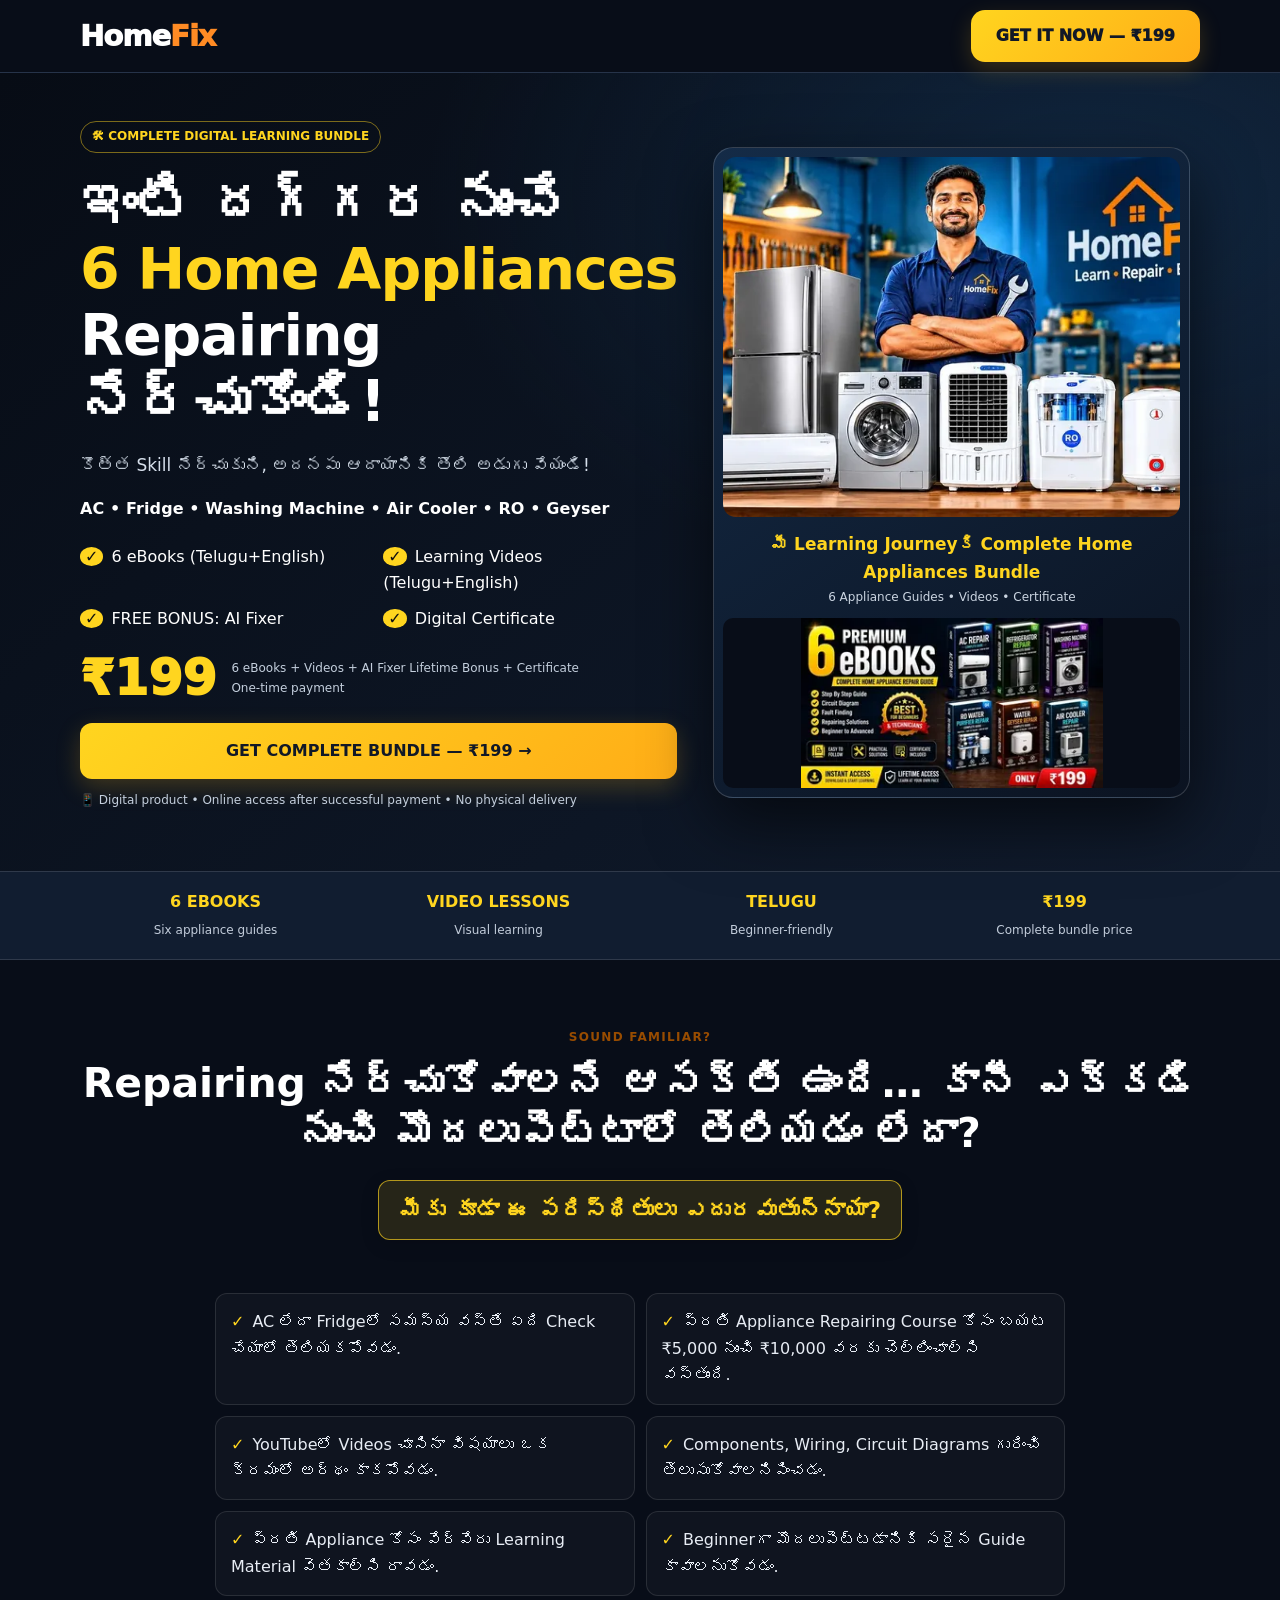
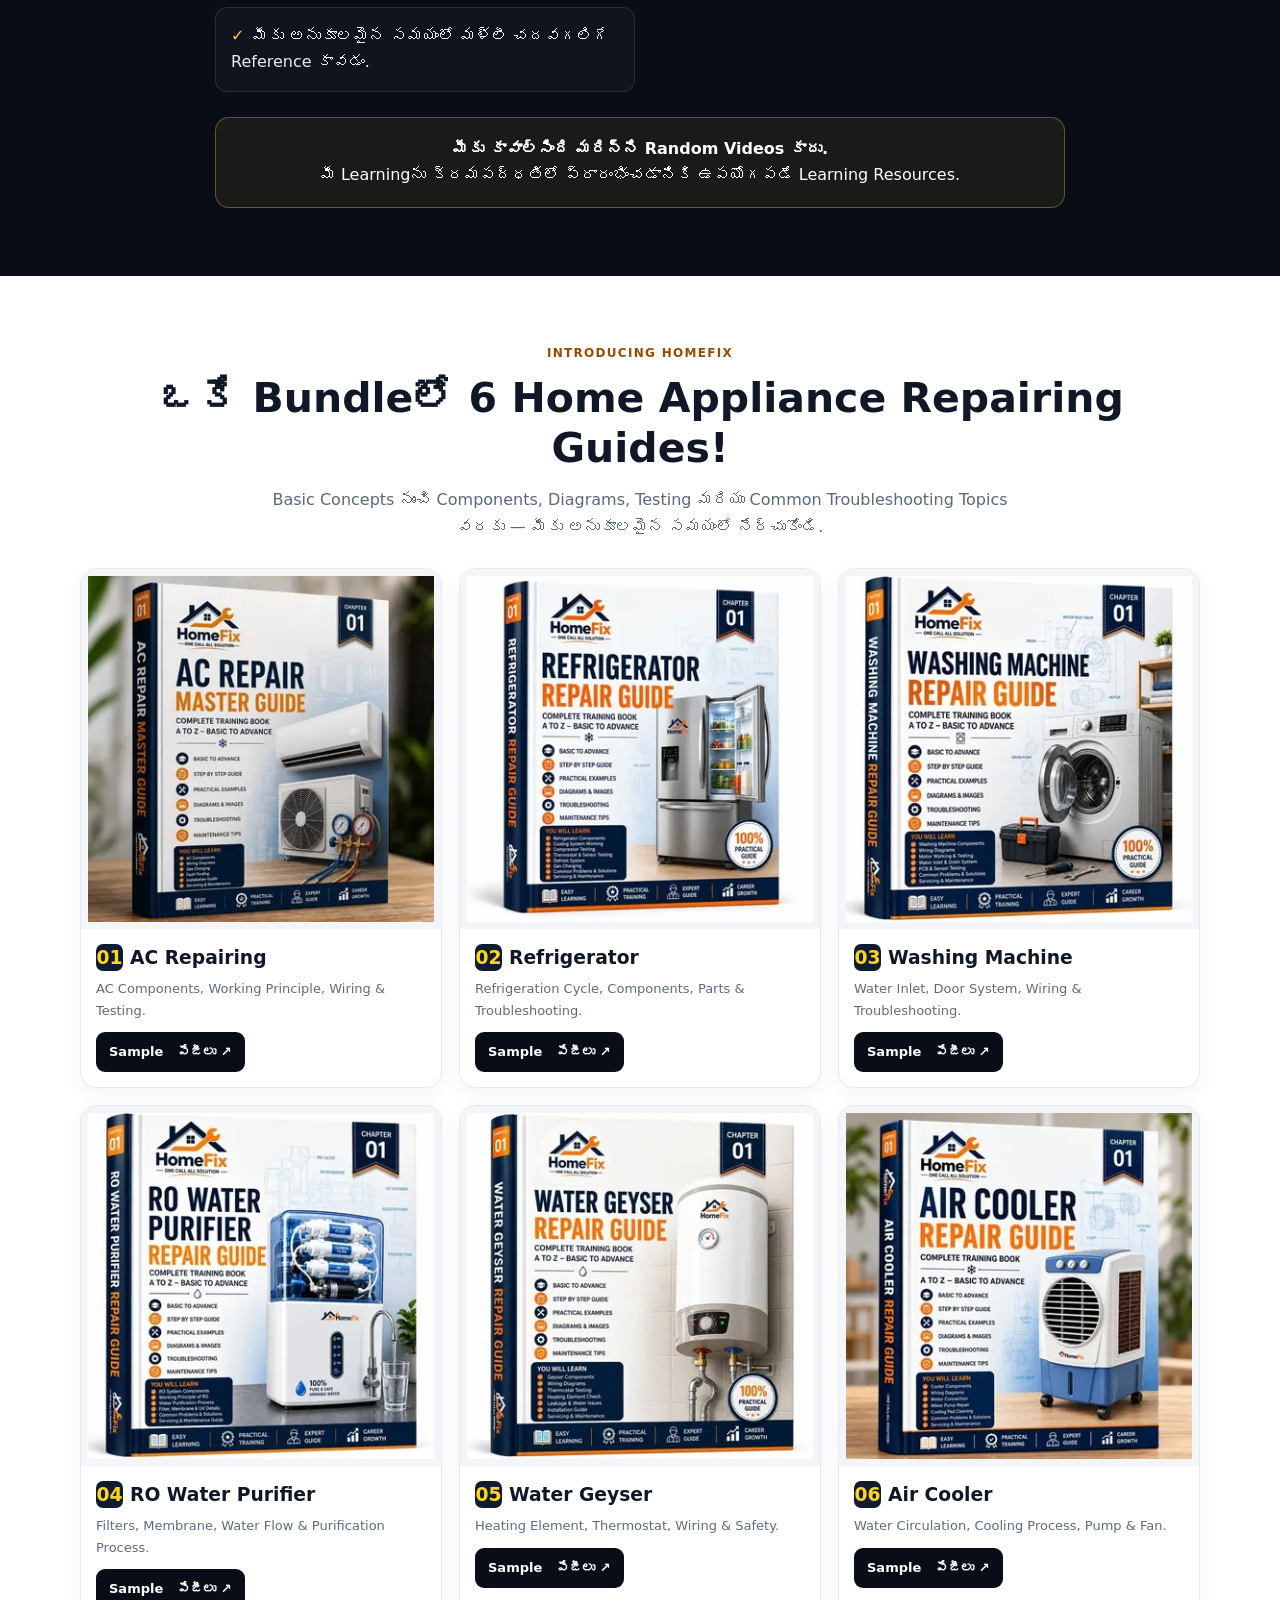
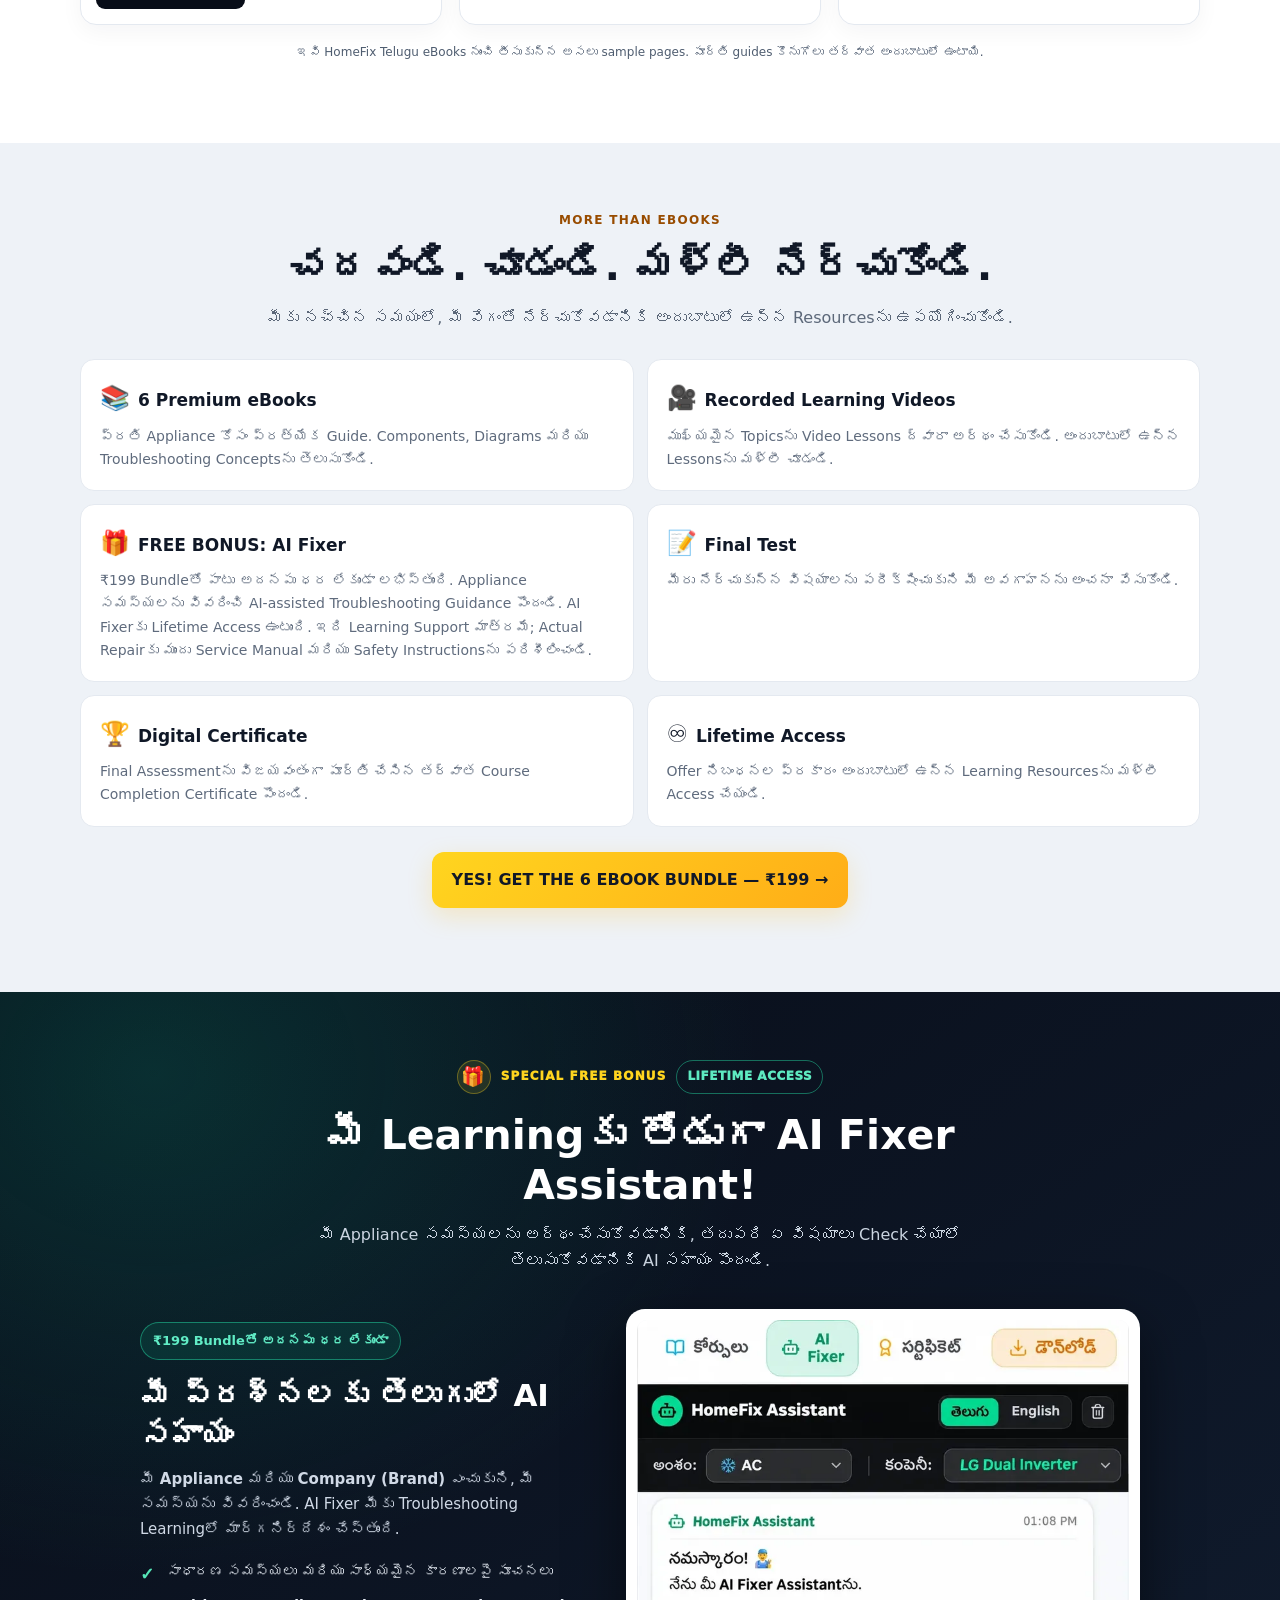
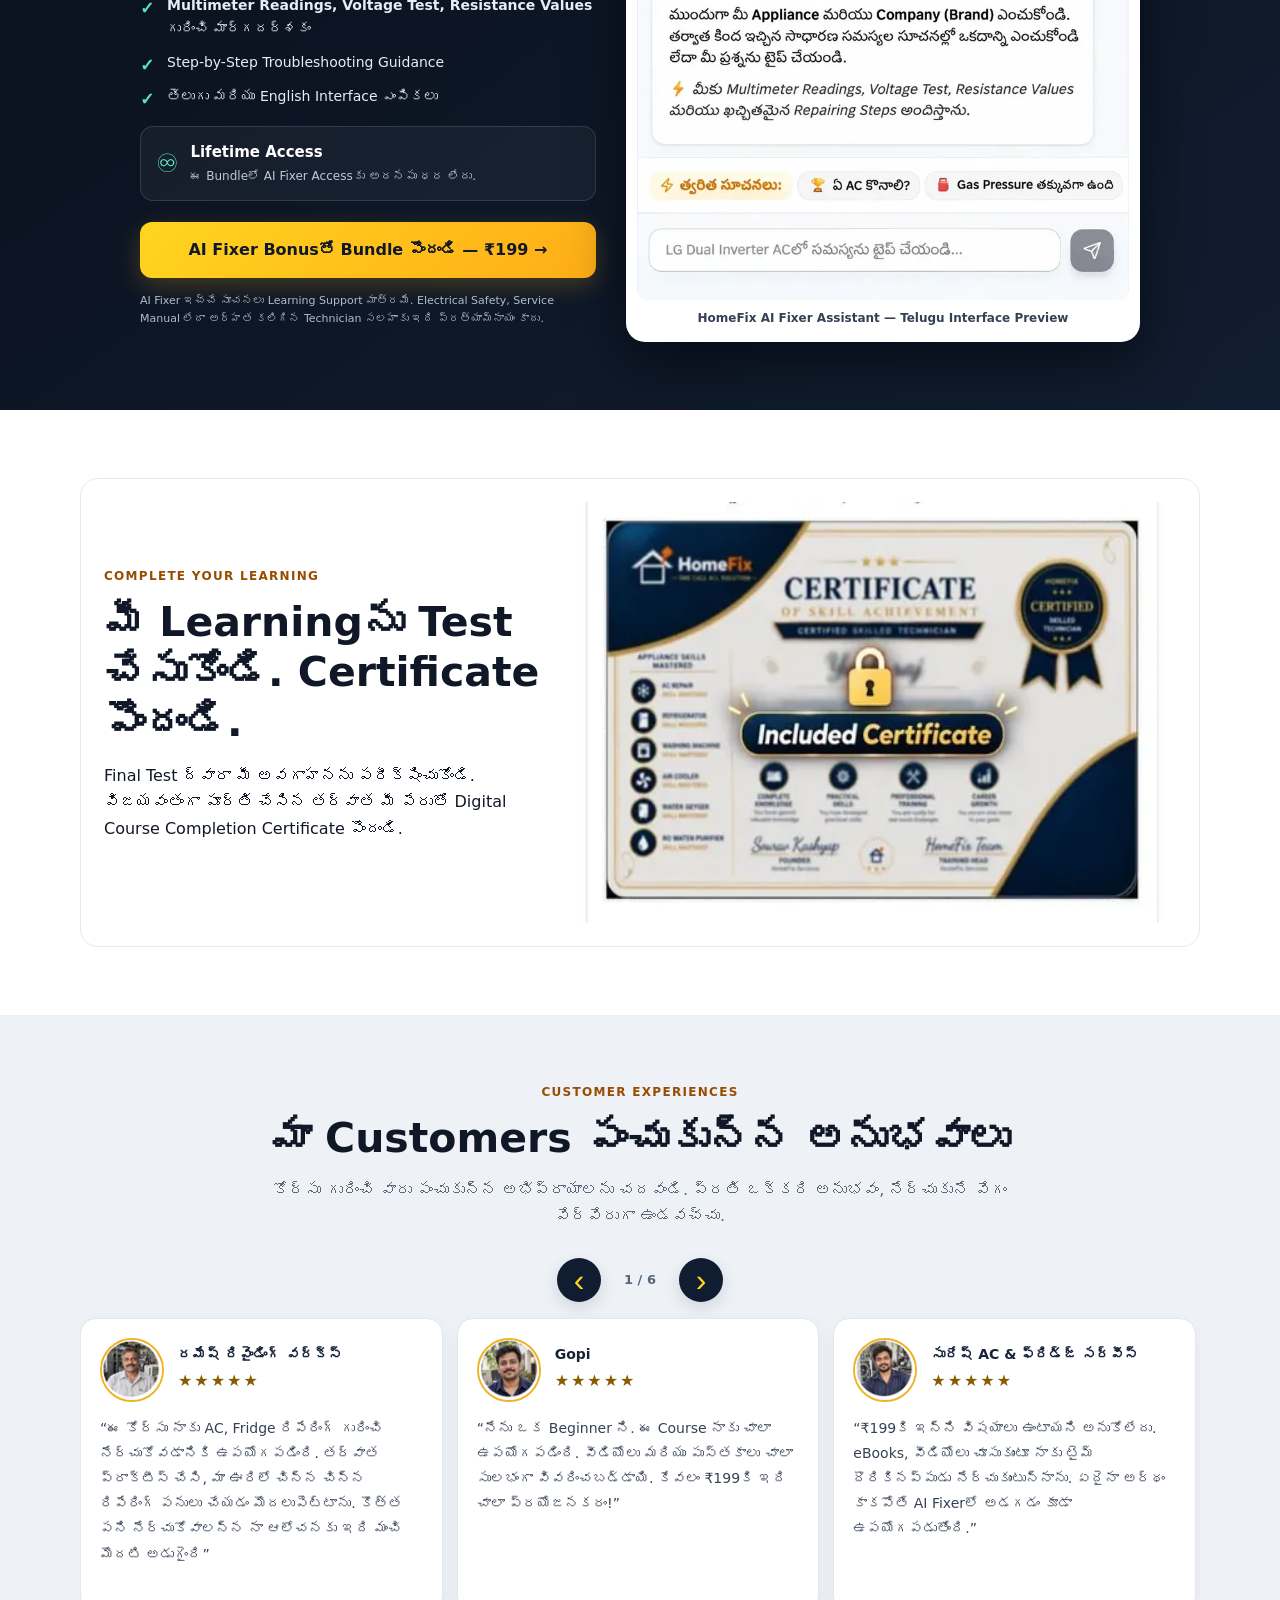
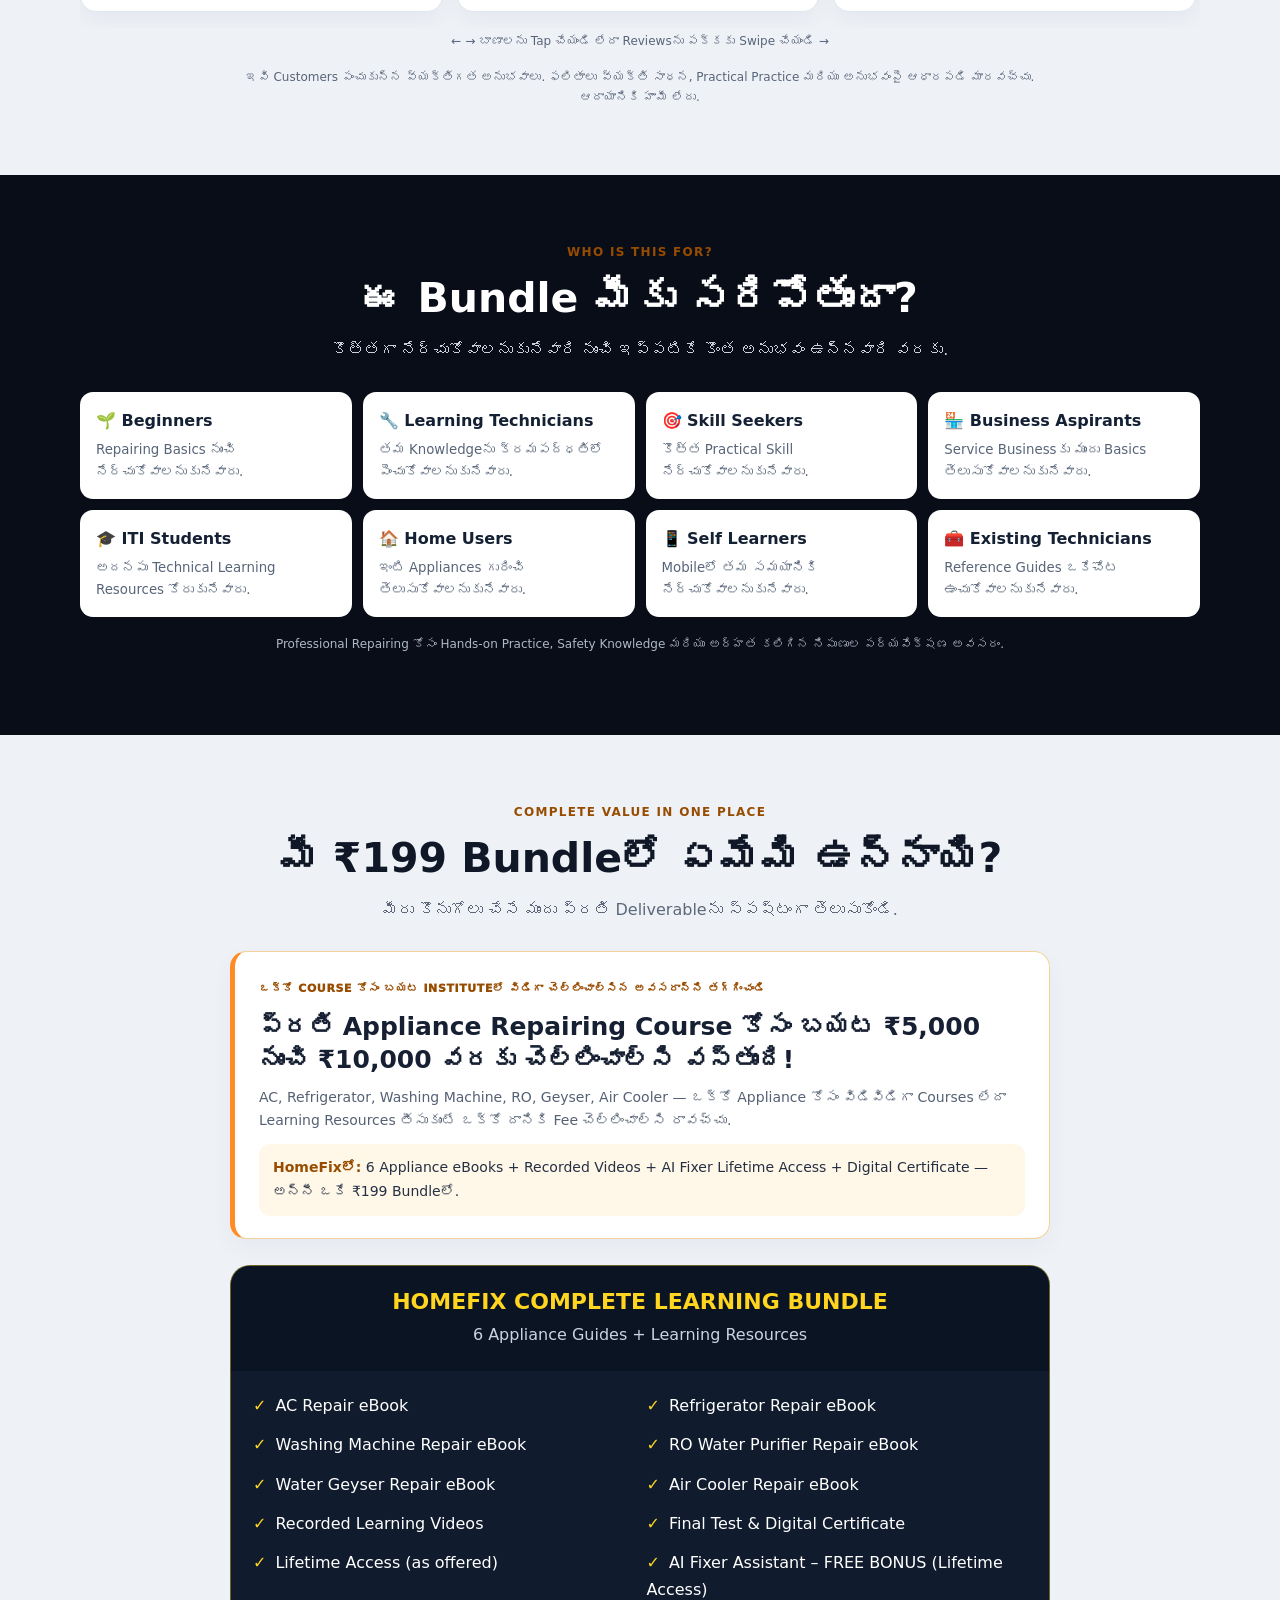
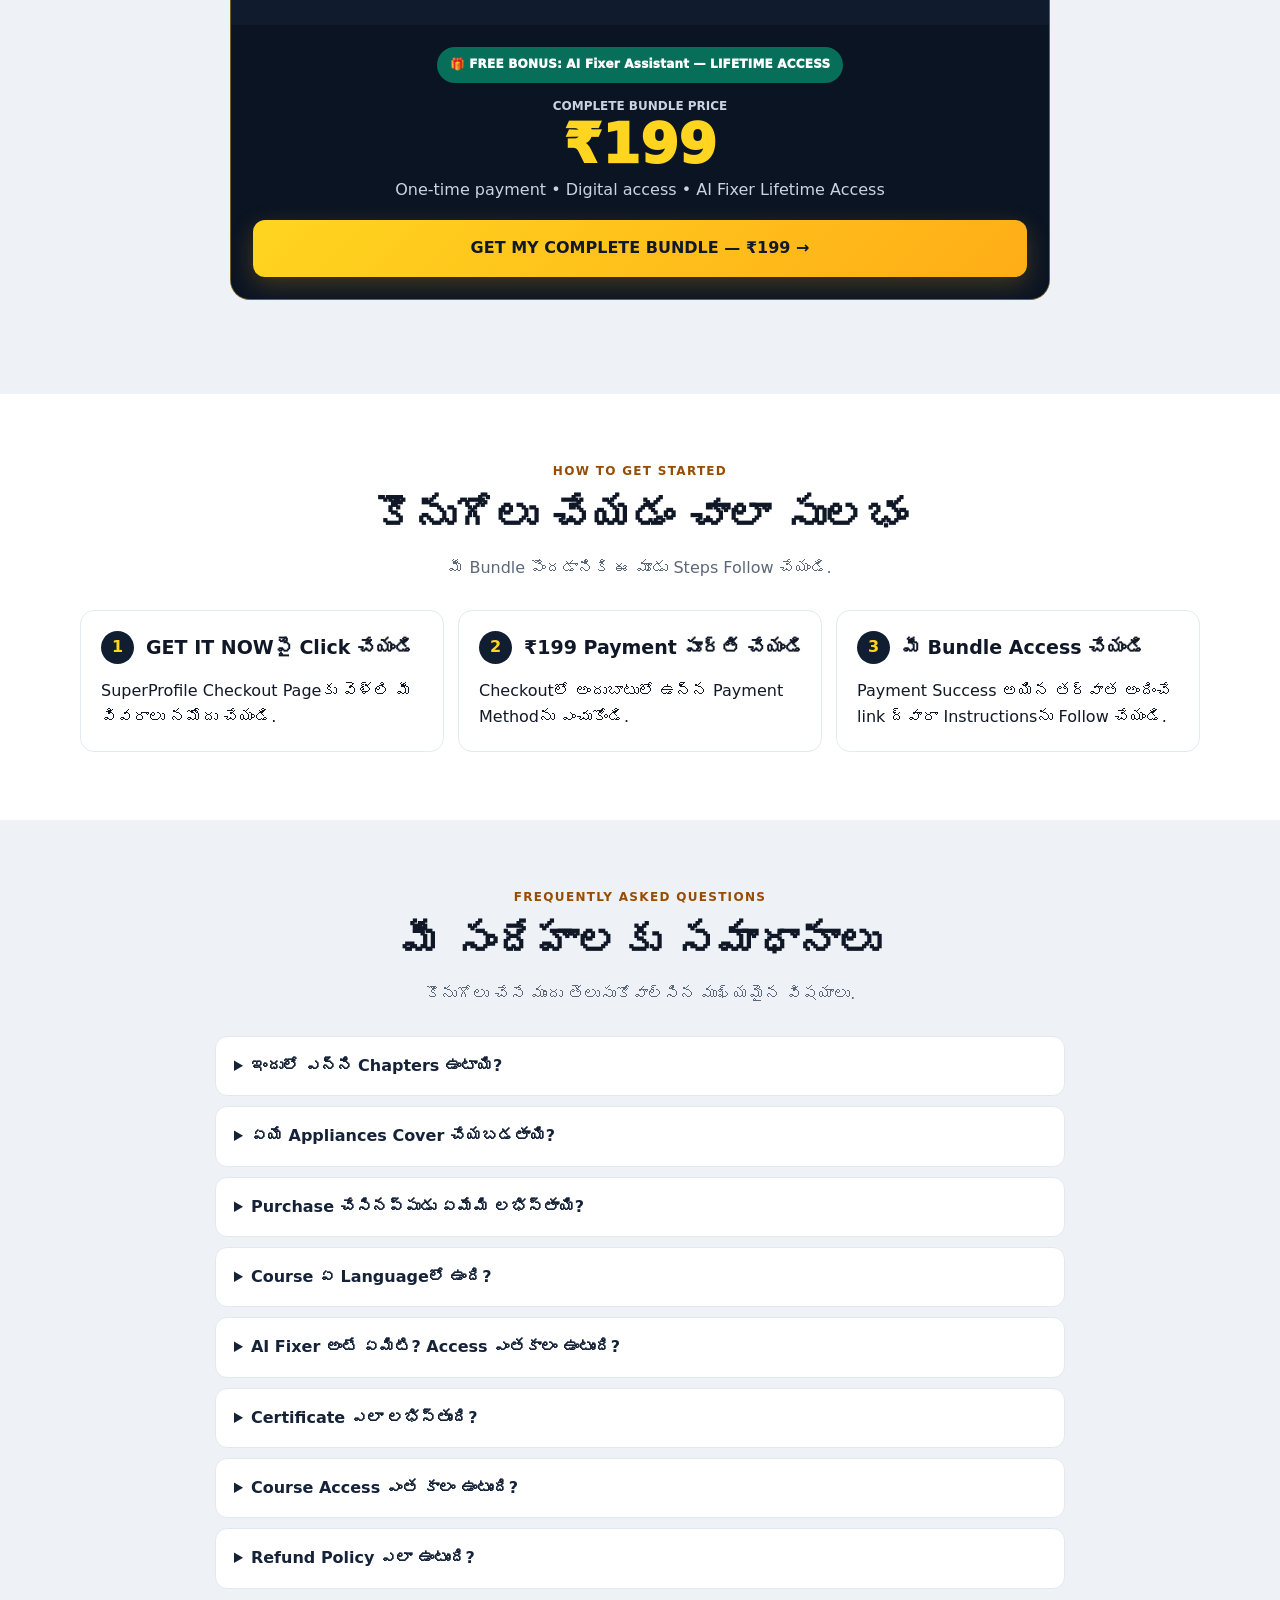
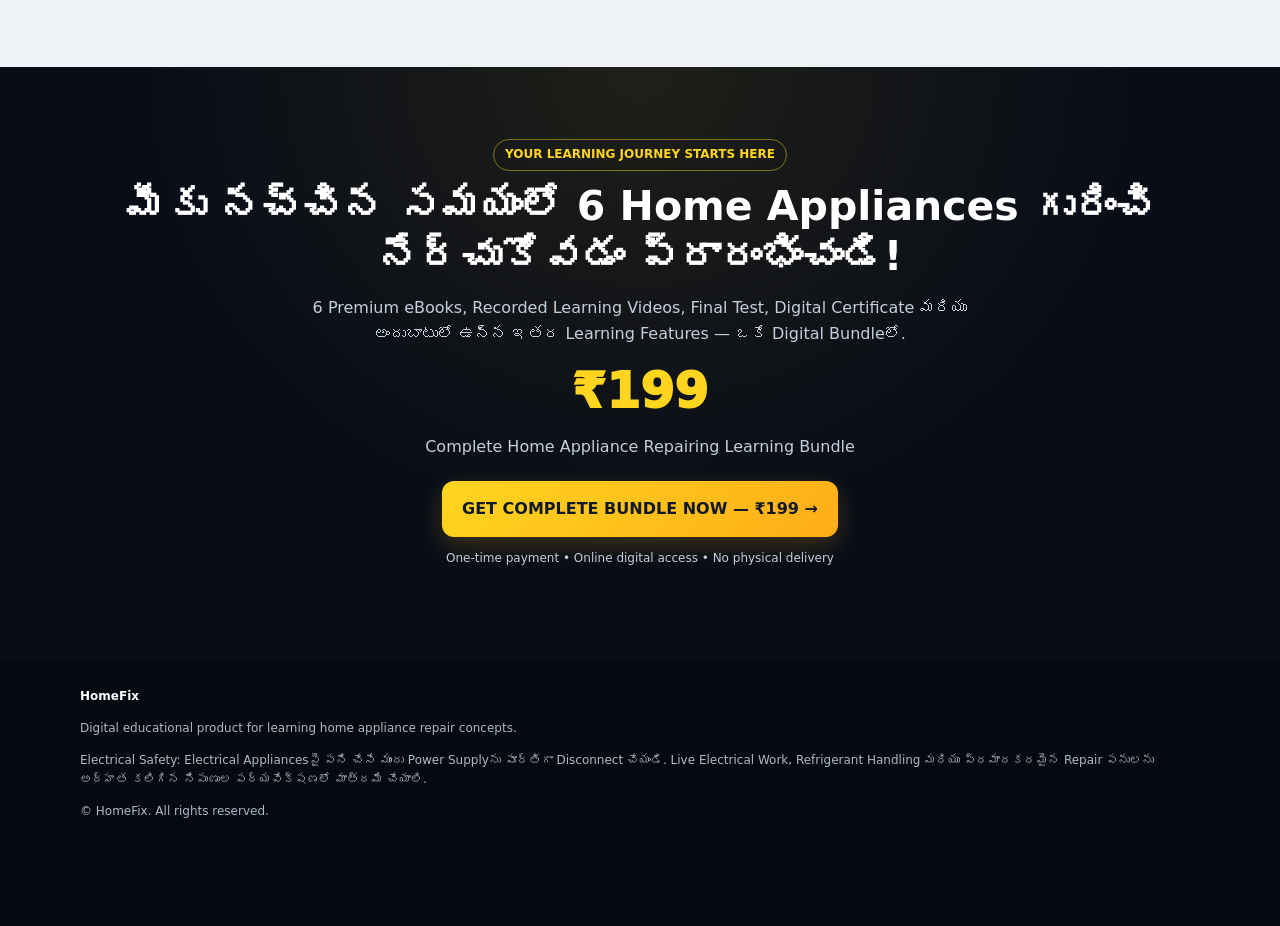
==== commit 7ac96210: "Add files via upload" ====
--- a/index.html
+++ b/index.html
@@ -1,112 +1,41 @@
 <!DOCTYPE html>
 <html lang="te"><head><meta charset="utf-8"/>
-<!-- Meta Pixel Code -->
-
-<!-- End Meta Pixel Code -->
-
-
-<!-- Microsoft Clarity Tracking Code -->
-
-<!-- End Microsoft Clarity Tracking Code -->
-
-<link rel="preconnect" href="https://connect.facebook.net" crossorigin><link rel="preconnect" href="https://scripts.clarity.ms" crossorigin><link rel="preconnect" href="https://www.clarity.ms" crossorigin><link rel="preconnect" href="https://www.facebook.com" crossorigin><meta content="width=device-width,initial-scale=1,viewport-fit=cover" name="viewport"/><meta content="#080d18" name="theme-color"/><meta content="6 Home Appliance Repairing eBooks, learning videos, AI Fixer Assistant with Lifetime Access, and Digital Certificate in Telugu. HomeFix bundle ₹199." name="description"/><title>HomeFix | 6 Appliance Repairing Learning Bundle in Telugu – ₹199</title><link rel="preload" as="image" href="assets/technician-hero-720.4c47ad9583.webp" imagesrcset="assets/technician-hero-480.7255fec41d.webp 480w, assets/technician-hero-720.4c47ad9583.webp 720w, assets/technician-hero-960.32ed8f8a80.webp 960w" imagesizes="(max-width:800px) calc(100vw - 26px), 540px" fetchpriority="high"><link rel="preload" href="assets/site.1d04bfde55.css" as="style"><link rel="stylesheet" href="assets/site.1d04bfde55.css"><script>
-!function(f,b,e,v,n,t,s)
-{if(f.fbq)return;n=f.fbq=function(){n.callMethod?
-n.callMethod.apply(n,arguments):n.queue.push(arguments)};
-if(!f._fbq)f._fbq=n;n.push=n;n.loaded=!0;n.version='2.0';
-n.queue=[];t=b.createElement(e);t.async=!0;t.src=v;
-s=b.getElementsByTagName(e)[0];s.parentNode.insertBefore(t,s)
-}(window, document,'script','https://connect.facebook.net/en_US/fbevents.js');
-fbq('init', '1976995182940721');
-fbq('track', 'PageView');
-</script><script type="text/javascript">
-    (function(c,l,a,r,i,t,y){
-        c[a]=c[a]||function(){(c[a].q=c[a].q||[]).push(arguments)};
-        t=l.createElement(r);t.async=1;t.src="https://www.clarity.ms/tag/"+i;
-        y=l.getElementsByTagName(r)[0];y.parentNode.insertBefore(t,y);
-    })(window, document, "clarity", "script", "zi73np4cv4");
-</script></head><body>
-<noscript>
-<img alt="" height="1" role="presentation" src="https://www.facebook.com/tr?id=1976995182940721&amp;ev=PageView&amp;noscript=1" style="display:none" width="1"/>
-</noscript>
-
-<div class="topBrand">
-<div class="topBrandInner">
-<a aria-label="HomeFix Home" class="homefixLogo" href="#top">Home<span>Fix</span></a>
-<a class="topBrandCta" href="https://superprofile.bio/vp/telugu-repair-course" rel="noopener">GET IT NOW — ₹199</a>
-</div>
-</div>
+<meta name="viewport" content="width=device-width,initial-scale=1,viewport-fit=cover"/>
+<meta name="theme-color" content="#080d18"/>
+<meta name="description" content="6 Home Appliance Repairing eBooks, learning videos, AI Fixer Assistant with Lifetime Access, and Digital Certificate in Telugu. HomeFix bundle ₹199."/>
+<title>HomeFix | 6 Appliance Repairing Learning Bundle in Telugu – ₹199</title>
+<link rel="preconnect" href="https://connect.facebook.net" crossorigin>
+<link rel="preconnect" href="https://scripts.clarity.ms" crossorigin>
+<link rel="preconnect" href="https://www.clarity.ms" crossorigin>
+<link rel="preconnect" href="https://www.facebook.com" crossorigin>
+<link rel="preload" as="image" media="(min-width:801px)" href="assets/technician-hero-720.1454f5c6b4.webp" imagesrcset="assets/technician-hero-360.ee1787d4e1.webp 360w, assets/technician-hero-480.1fe928a512.webp 480w, assets/technician-hero-720.1454f5c6b4.webp 720w, assets/technician-hero-960.ee6d1729f5.webp 960w" imagesizes="540px" fetchpriority="high">
+<style>:root{--navy:#080d18;--panel:#111d30;--yellow:#ffd51f;--orange:#ff8b24;--ink:#101827;--muted:#586579;--line:#e4e9f0}*{box-sizing:border-box}html{scroll-behavior:smooth;scroll-padding-top:18px}body{margin:0;font-family:system-ui,-apple-system,"Noto Sans Telugu","Nirmala UI",Arial,sans-serif;line-height:1.65;color:var(--ink);background:#f4f6fa}body.preview-modal-open{overflow:hidden}img{display:block;max-width:100%}.wrap{width:min(1120px,calc(100% - 34px));margin:auto}.dark{background:var(--navy);color:#fff}.btn{display:inline-flex;align-items:center;justify-content:center;gap:8px;text-decoration:none;text-align:center;font-weight:900;padding:15px 20px;border-radius:12px;background:linear-gradient(135deg,var(--yellow),#ffad17);color:#111827;box-shadow:0 8px 24px #ffba1838}.btn:hover{filter:brightness(1.04);transform:translateY(-1px)}.btn.full{width:100%}.topBrand{position:relative;z-index:2;background:#080d18;border-bottom:1px solid #263349}.topBrandInner{width:min(1120px,calc(100% - 34px));min-height:72px;margin:auto;display:flex;align-items:center;justify-content:space-between;gap:14px}.homefixLogo{font-size:29px;font-weight:1000;letter-spacing:-1px;color:#fff;text-decoration:none;line-height:1}.homefixLogo span{color:#ff8b24}.topBrandCta{display:inline-flex;align-items:center;justify-content:center;text-decoration:none;text-align:center;background:linear-gradient(135deg,#ffd51f,#ffad17);color:#111827;font-weight:950;border-radius:14px;padding:13px 25px;min-width:190px;box-shadow:0 8px 22px #ffba1830}.topBrandCta:hover{filter:brightness(1.04)}.reviewArrow:focus-visible,.topBrandCta:focus-visible{outline:3px solid #ff8b24;outline-offset:3px}.hero{padding:48px 0;background:radial-gradient(ellipse at 85% 15%,#17416a66,transparent 43%),linear-gradient(140deg,#070c15,#101b2d);color:#fff}.heroGrid{display:grid;grid-template-columns:1.02fr .98fr;gap:36px;align-items:center}.pill{display:inline-block;border:1px solid #ffd51f77;color:var(--yellow);padding:5px 11px;border-radius:50px;font-size:12px;font-weight:850}.hero h1{font-size:clamp(34px,5vw,57px);line-height:1.16;letter-spacing:-1px;margin:17px 0}.hero h1 .hero-highlight{color:var(--yellow,#ffd21f);white-space:nowrap}.lead{font-size:17px;color:#d7e0ec}.heroAppliances{margin:14px 0 18px;font-weight:750;letter-spacing:.1px;line-height:1.6}.ticks{display:grid;grid-template-columns:1fr 1fr;gap:9px;margin:22px 0}.ticks span:before{content:"✓";background:var(--yellow);color:#111;border-radius:50%;padding:0 5px;margin-right:8px;font-weight:900}.price{font-size:49px;line-height:1;color:var(--yellow);font-weight:1000}.priceRow{display:flex;align-items:center;gap:15px;margin:20px 0}.note{font-size:12px;color:#c4cfdd}.heroVisual{border:1px solid #ffffff2b;border-radius:20px;padding:9px;background:linear-gradient(145deg,#142b47,#0b1321);box-shadow:0 24px 65px #0009;overflow:hidden}.techHero{width:100%;height:clamp(220px,32vw,360px);object-fit:cover;object-position:center;border-radius:13px}.heroVisualCaption{display:flex;flex-direction:column;gap:2px;padding:13px 9px 10px;color:#fff;text-align:center}.heroVisualCaption strong{color:var(--yellow);font-size:17px}.heroVisualCaption span{font-size:12px;color:#cbd5e1}.bundlePreview{width:100%;max-height:170px;object-fit:contain;border-radius:10px;background:#080d18}.trust{background:#111d30;color:#fff;border-block:1px solid #ffffff20}.trustgrid{display:grid;grid-template-columns:repeat(4,1fr);gap:12px;text-align:center;padding:17px 0}.trust strong{display:block;color:var(--yellow)}.trust small{color:#c2ccda;font-size:12px}.section{padding:68px 0}.section.dark{background:var(--navy);color:#fff}.white{background:#fff}.soft{background:#eef2f7}.center{text-align:center}.kicker{font-size:12px;letter-spacing:1.3px;font-weight:900;color:#984c00}h2{font-size:clamp(27px,4vw,41px);line-height:1.22;margin:10px 0 14px}h3{line-height:1.25;margin:0 0 7px}.sub{max-width:760px;margin:0 auto 28px;color:#5c6879;font-size:16px}.dark .sub{color:#c5cfdd}.problemPrompt{display:inline-block;color:#ffd51f!important;font-size:clamp(18px,2.5vw,23px)!important;font-weight:900!important;line-height:1.5;padding:12px 20px;margin:8px auto 28px!important;background:rgba(255,213,31,.12);border:1px solid rgba(255,213,31,.65);border-radius:12px;text-align:center;box-shadow:0 5px 18px rgba(0,0,0,.15)}.problemGrid{display:grid;grid-template-columns:1fr 1fr;gap:11px;max-width:850px;margin:25px auto}.problem{padding:15px;border:1px solid #ffffff1c;background:#ffffff08;border-radius:12px;color:#e8edf5;text-align:left}.problem b{color:var(--yellow);margin-right:8px}.callout{max-width:850px;margin:auto;padding:18px;border:1px solid #ffd51f55;border-radius:14px;background:#ffd51f12}.cards{display:grid;grid-template-columns:repeat(3,1fr);gap:17px}.card{background:#fff;border:1px solid var(--line);border-radius:16px;overflow:hidden;box-shadow:0 7px 22px #1018280b;text-align:left}.card img{width:100%;aspect-ratio:4/5;object-fit:contain;background:#f3f5f8;padding:7px}.cardbody,.actualBookCard .cardbody{padding:15px}.cardbody p{margin:0;color:#5f6b7d;font-size:13px}.num{display:inline-grid;place-items:center;background:#101d31;color:var(--yellow);border-radius:7px;width:27px;height:27px;margin-right:7px}.actualPages{margin-top:11px}.actualPages summary{list-style:none;display:inline-flex;align-items:center;justify-content:space-between;width:fit-content;max-width:100%;min-height:40px;padding:9px 13px;border-radius:9px;font-size:13px;font-weight:900;line-height:1.2;gap:14px;cursor:pointer;background:#080d18;color:#fff}.actualPages summary::-webkit-details-marker{display:none}.actualPages[open] summary{border-radius:11px;background:#080d18}.actualPagesGrid{display:none}.actualPageFigure{margin:0;min-width:0;background:#fff;border:1px solid #dce4ee;border-radius:10px;overflow:hidden}.actualPageFigure img{display:block;width:100%;height:auto;object-fit:contain;background:#e8eef6}.actualPageFigure figcaption{font-size:13px;font-weight:850;color:#34445a;padding:9px;text-align:center}.pagePreviewOverlay{position:fixed;inset:0;z-index:10000;background:rgba(3,8,18,.88);display:none;align-items:center;justify-content:center;padding:18px}.pagePreviewOverlay.is-open{display:flex}.pagePreviewDialog{position:relative;width:min(1100px,100%);max-height:92vh;background:#f4f7fb;border-radius:16px;box-shadow:0 24px 90px #0009;display:flex;flex-direction:column;overflow:hidden}.pagePreviewHeader{flex:0 0 auto;display:flex;align-items:center;justify-content:space-between;gap:14px;padding:14px 18px;background:#08172d;color:#fff;border-bottom:1px solid #ffffff24}.pagePreviewTitle{font-size:17px;font-weight:900;line-height:1.3}.pagePreviewClose{flex:0 0 44px;width:44px;height:44px;border:0;border-radius:50%;background:#ffd51f;color:#08111f;font-size:30px;font-weight:900;line-height:1;cursor:pointer;display:grid;place-items:center}.pagePreviewClose:focus-visible{outline:3px solid #fff;outline-offset:3px}.pagePreviewContent{overflow-y:auto;overscroll-behavior:contain;padding:16px}.pagePreviewContent .actualPagesGrid{display:grid;grid-template-columns:repeat(2,minmax(0,1fr));gap:16px}.pagePreviewContent .actualPageFigure{box-shadow:0 5px 18px #10182812}.features{display:grid;grid-template-columns:1fr 1fr;gap:13px}.feature{background:#fff;border:1px solid var(--line);border-radius:14px;padding:19px;text-align:left}.feature h3{display:inline;font-size:17px}.feature p{margin:6px 0 0;color:#5f6b7d;font-size:14px}.ico{font-size:24px;margin-right:8px}.aiBonusSection{background:radial-gradient(ellipse at 12% 8%,#0a8f7540,transparent 38%),linear-gradient(145deg,#080d18,#111d30);color:#fff;overflow:hidden}.aiBonusTopline{display:flex;align-items:center;justify-content:center;gap:10px;flex-wrap:wrap;color:#ffd51f;font-size:12px;font-weight:950;letter-spacing:1.1px}.aiBonusGift{display:grid;place-items:center;width:34px;height:34px;background:#ffd51f1c;border:1px solid #ffd51f55;border-radius:50%;font-size:19px}.aiBonusLifetime{padding:6px 10px;border:1px solid #22c99780;border-radius:99px;color:#5eeac1;letter-spacing:.5px}.aiBonusSection h2{max-width:850px;margin:16px auto 12px;color:#fff}.aiBonusIntro{max-width:760px;margin:0 auto;color:#cbd5e1;font-size:16px}.aiBonusWrap{display:grid;grid-template-columns:minmax(0,.94fr) minmax(280px,1.06fr);gap:30px;align-items:center;max-width:1000px;margin:34px auto 0;text-align:left}.aiBonusCopy{min-width:0}.aiBonusIncluded{display:inline-block;padding:7px 12px;border-radius:999px;background:#08b98a20;border:1px solid #24d5a280;color:#61edc6;font-size:13px;font-weight:850}.aiBonusCopy h3{color:#fff;font-size:clamp(23px,3vw,31px);line-height:1.3;margin:15px 0 12px}.aiBonusCopy p{color:#d0d9e6;margin:0 0 16px;font-size:15px}.aiBonusChecks{list-style:none;padding:0;margin:18px 0;display:grid;gap:11px}.aiBonusChecks li{position:relative;padding-left:27px;color:#e7edf5;font-size:14px;line-height:1.65}.aiBonusChecks li:before{content:"✓";position:absolute;left:0;top:0;color:#55e6b8;font-weight:950;font-size:17px}.aiBonusLifetimeLine{display:flex;align-items:center;gap:12px;padding:13px 15px;margin:18px 0;background:#ffffff0b;border:1px solid #ffffff20;border-radius:13px}.aiBonusLifetimeLine>span{font-size:25px;color:#5eeac1}.aiBonusLifetimeLine strong,.aiBonusLifetimeLine small{display:block}.aiBonusLifetimeLine strong{color:#fff;font-size:15px}.aiBonusLifetimeLine small{color:#bdc9d8;font-size:12px;margin-top:2px}.aiBonusButton{width:100%;margin:3px 0 10px}.aiBonusSafety{font-size:11px!important;line-height:1.65;color:#aebdce!important;margin:4px 0 0!important}.aiBonusVisual{margin:0;padding:10px;background:#fff;border:1px solid #ffffff35;border-radius:19px;box-shadow:0 20px 55px #0008;min-width:0}.aiBonusVisual img{width:100%;height:auto;max-height:720px;object-fit:contain;object-position:center;border-radius:10px;background:#f5f7fa}.aiBonusVisual figcaption{text-align:center;color:#334155;font-size:12px;font-weight:800;padding:9px 5px 2px}.certificate{display:grid;grid-template-columns:.85fr 1.15fr;gap:26px;align-items:center;padding:23px;border:1px solid var(--line);border-radius:18px;background:#fff}.certificate img{width:100%;border-radius:10px}.reviewControls{display:flex;justify-content:center;align-items:center;gap:18px;margin:22px 0 12px}.reviewArrow{width:44px;height:44px;border:0;border-radius:50%;background:#101d31;color:#ffd51f;font-size:32px;line-height:1;cursor:pointer;box-shadow:0 6px 16px #10182820}.reviewPosition{font-size:13px;font-weight:800;color:#586579;min-width:42px;text-align:center}.reviewRail{display:flex;gap:14px;overflow-x:auto;scroll-snap-type:x mandatory;scroll-behavior:smooth;padding:4px 2px 16px;overscroll-behavior-x:contain;scrollbar-width:thin}.reviewCard{flex:0 0 calc((100% - 28px)/3);min-width:0;scroll-snap-align:start;display:flex;flex-direction:column;align-items:stretch;justify-content:flex-start;padding:19px;background:#fff;border:1px solid #e1e7ef;border-radius:16px;box-shadow:0 8px 22px #1018280b}.reviewPerson{display:flex;align-items:center;gap:14px;margin-bottom:14px;min-height:64px}.reviewPerson img{display:block;box-sizing:border-box;width:64px;height:64px;min-width:64px;max-width:64px;min-height:64px;max-height:64px;flex:0 0 64px;aspect-ratio:1/1;object-fit:cover;object-position:center;border-radius:50%;overflow:hidden;padding:0;margin:0;background:transparent;border:2px solid #f0b323}.reviewPersonInfo{display:flex;flex-direction:column;gap:3px;min-width:0}.reviewPersonInfo strong{font-size:14px;line-height:1.4;color:#152238;overflow-wrap:anywhere}.reviewStars{color:#8a5a00;letter-spacing:2px;font-size:16px}.reviewCard p{margin:0;color:#354155;font-size:14px;line-height:1.8;overflow-wrap:anywhere}.reviewHint{text-align:center;color:#586579;font-size:12px;margin:4px 0 0}.reviewNote{text-align:center;color:#586579;font-size:12px;max-width:850px;margin:16px auto 0}.audience{display:grid;grid-template-columns:repeat(4,1fr);gap:11px}.aud{background:#fff;color:#142033;border-radius:13px;padding:16px;text-align:left;font-weight:800}.aud small{display:block;color:#586579;font-weight:450;margin-top:5px}.pricePainPoint{max-width:820px;margin:22px auto 18px;padding:22px 24px;text-align:left;background:#fff;border:1px solid #f3d29a;border-left:5px solid var(--orange);border-radius:16px;box-shadow:0 8px 24px #1018280a}.pricePainLabel{display:inline-block;color:#984c00;font-size:11px;font-weight:950;letter-spacing:.6px;text-transform:uppercase}.pricePainPoint h3{font-size:clamp(19px,2.8vw,25px);line-height:1.35;color:#172033;margin:9px 0}.pricePainPoint p{color:#556174;margin:0 0 12px;font-size:14px}.pricePainAnswer{padding:12px 14px;border-radius:11px;background:#fff7e8;color:#253044;font-size:14px;line-height:1.7}.pricePainAnswer strong{color:#984c00}.priceBonusFlag{display:inline-block;margin:0 auto 14px;padding:8px 13px;border-radius:999px;background:#076e59;color:#fff;font-size:12px;font-weight:950;letter-spacing:.2px}.valuebox{max-width:820px;margin:26px auto;background:#101b2d;color:#fff;border:1px solid #ffd51f66;border-radius:20px;overflow:hidden;text-align:left}.valuehead,.valuefoot{text-align:center;padding:22px;background:#0b1423}.valuehead h3{color:var(--yellow);font-size:22px}.valueitems{display:grid;grid-template-columns:1fr 1fr;gap:13px;padding:22px}.valueitems div:before{content:"✓";color:var(--yellow);font-weight:900;margin-right:9px}.valuefoot .price{font-size:55px}.steps{display:grid;grid-template-columns:repeat(3,1fr);gap:14px}.steps .step{background:#fff;border:1px solid var(--line);border-radius:14px;padding:20px;text-align:left;display:grid;grid-template-columns:33px minmax(0,1fr);column-gap:12px;align-items:center}.steps .step>b{grid-column:1;grid-row:1;display:grid;place-items:center;width:33px;height:33px;background:#111d30;color:var(--yellow);border-radius:50%;margin:0}.steps .step>h3{grid-column:2;grid-row:1;white-space:nowrap;min-width:0;font-size:clamp(11px,3.3vw,19px);line-height:1.3;margin:0}.steps .step>p{grid-column:1/-1;margin:14px 0 0}.faq{max-width:850px;margin:28px auto 0;text-align:left}.faq details{background:#fff;border:1px solid #e2e8f0;border-radius:12px;margin:10px 0;padding:16px 18px}.faq summary{font-weight:850;cursor:pointer;color:#152238}.faq details p{color:#5b6677;margin:12px 0 0}.final{padding:72px 0;text-align:center;background:radial-gradient(ellipse at 50% 0,#ffd51f18,transparent 55%),#080d18;color:#fff}.final p{max-width:720px;margin:12px auto 20px;color:#c4cfdd}.final .price{margin:18px}.footer{background:#050911;color:#aeb9c8;font-size:12px;padding:26px 0 92px}.footer strong{color:#fff}.sticky{display:none;position:fixed;z-index:20;bottom:0;left:0;right:0;align-items:center;gap:12px;padding:9px 13px calc(9px + env(safe-area-inset-bottom));background:#080d18f5;border-top:1px solid #ffffff26}.stickyprice{font-size:11px;color:#fff;line-height:1.3;white-space:nowrap}.stickypriceAmounts{display:flex;align-items:baseline;gap:8px}.stickyprice del{color:#aeb9c8;font-size:14px;text-decoration:line-through;text-decoration-thickness:2px}.stickyprice b{display:inline-block;color:var(--yellow);font-size:25px}.sticky .btn{flex:1;padding:12px;font-size:14px}.disclaimer{font-size:12px;color:#4f5d70;margin-top:18px}.dark .disclaimer{color:#aeb9c8}@media(max-width:800px){.heroGrid{grid-template-columns:1fr}.hero{padding:34px 0}.heroVisual{max-width:620px;margin:0 auto}.techHero{height:260px}.cards{grid-template-columns:repeat(2,1fr)}.audience{grid-template-columns:repeat(2,1fr)}.trustgrid{grid-template-columns:repeat(2,1fr)}.certificate{grid-template-columns:1fr}.certificate img{max-width:560px;margin:auto}.reviewCard{flex-basis:calc((100% - 14px)/2)}.section{padding:52px 0}.sticky{display:flex}}@media(max-width:760px){.aiBonusWrap{grid-template-columns:1fr;gap:22px;margin-top:25px}.aiBonusCopy h3{font-size:24px}.aiBonusVisual{width:min(100%,500px);margin:0 auto}.aiBonusVisual img{max-height:none}.pricePainPoint{padding:18px 17px}.priceBonusFlag{font-size:11px;line-height:1.45;border-radius:12px}}@media(max-width:650px){.pagePreviewOverlay{padding:0;align-items:stretch}.pagePreviewDialog{width:100%;max-height:100dvh;height:100dvh;border-radius:0}.pagePreviewHeader{padding:12px 14px;padding-top:calc(12px + env(safe-area-inset-top))}.pagePreviewTitle{font-size:16px}.pagePreviewClose{width:46px;height:46px;flex-basis:46px;font-size:32px}.pagePreviewContent{padding:12px;padding-bottom:calc(18px + env(safe-area-inset-bottom))}.pagePreviewContent .actualPagesGrid{grid-template-columns:1fr;gap:16px}.pagePreviewContent .actualPageFigure figcaption{font-size:14px;padding:10px}}@media(max-width:560px){.topBrandInner{min-height:64px;gap:10px}.homefixLogo{font-size:25px}.topBrandCta{min-width:0;padding:11px 13px;font-size:13px;border-radius:12px}.hero h1{font-size:clamp(29px,7.6vw,39px);line-height:1.22}.hero h1 .hero-highlight{display:inline-block}.heroAppliances{font-size:clamp(13px,3.8vw,16px);letter-spacing:-.25px}.reviewCard{flex-basis:88%;padding:18px}.reviewCard p{font-size:15px;line-height:1.85}.reviewControls{margin-top:16px}}@media(max-width:520px){.wrap{width:calc(100% - 26px)}.hero{padding:32px 0}.hero h1{font-size:34px}.lead{font-size:15px}.ticks{grid-template-columns:1fr}.techHero{height:220px}.bundlePreview{max-height:130px}.cards{gap:9px}.cardbody{padding:11px}.cardbody h3{font-size:14px}.cardbody p{font-size:12px}.actualPages summary{min-height:38px;padding:8px 11px;font-size:12px;gap:12px}.problemGrid,.features,.valueitems,.steps{grid-template-columns:1fr}.audience{grid-template-columns:1fr 1fr}.section{padding:45px 0}.btn{width:100%;font-size:14px}.footer{padding-bottom:105px}.sub{font-size:15px}.certificate{padding:12px!important;gap:12px!important;grid-template-columns:1fr!important}.certificate img{width:100%!important;max-width:none!important;height:auto!important;margin:0 auto!important;object-fit:contain}}</style>
+<script>
+!function(f,b,e,v,n,t,s){if(f.fbq)return;n=f.fbq=function(){n.callMethod?n.callMethod.apply(n,arguments):n.queue.push(arguments)};if(!f._fbq)f._fbq=n;n.push=n;n.loaded=!0;n.version='2.0';n.queue=[]}(window,document,'script','https://connect.facebook.net/en_US/fbevents.js');
+fbq('init','1976995182940721');
+fbq('track','PageView');
+window.clarity=window.clarity||function(){(window.clarity.q=window.clarity.q||[]).push(arguments)};
+(function(){var loaded=false;function loadTrackers(){if(loaded)return;loaded=true;var fb=document.createElement('script');fb.async=true;fb.src='https://connect.facebook.net/en_US/fbevents.js';document.head.appendChild(fb);var cl=document.createElement('script');cl.async=true;cl.src='https://www.clarity.ms/tag/zi73np4cv4';document.head.appendChild(cl);}if(document.readyState==='complete'){setTimeout(loadTrackers,1200);}else{window.addEventListener('load',function(){setTimeout(loadTrackers,1200);},{once:true});}['pointerdown','keydown','scroll'].forEach(function(evt){window.addEventListener(evt,loadTrackers,{once:true,passive:true});});})();
+</script>
+</head><body>
+<noscript><img alt="" height="1" role="presentation" src="https://www.facebook.com/tr?id=1976995182940721&amp;ev=PageView&amp;noscript=1" style="display:none" width="1"/></noscript>
+<div class="topBrand"><div class="topBrandInner"><a aria-label="HomeFix Home" class="homefixLogo" href="#top">Home<span>Fix</span></a><a class="topBrandCta" href="https://superprofile.bio/vp/telugu-repair-course" rel="noopener">GET IT NOW — ₹199</a></div></div>
 <main id="main-content">
-<section class="hero" id="top"><div class="wrap heroGrid"><div><span class="pill">🛠 COMPLETE DIGITAL LEARNING BUNDLE</span><h1><span>ఇంటి దగ్గర నుంచే</span><br/><span class="hero-highlight">6 Home Appliances</span><br/><span>Repairing నేర్చుకోండి!</span></h1><p class="lead">కొత్త Skill నేర్చుకుని, అదనపు ఆదాయానికి తొలి అడుగు వేయండి!</p><p class="heroAppliances">AC • Fridge • Washing Machine • Air Cooler • RO • Geyser</p><div class="ticks"><span>6 eBooks (Telugu+English)</span><span>Learning Videos (Telugu+English)</span><span>FREE BONUS: AI Fixer</span><span>Digital Certificate</span></div><div class="priceRow"><div class="price">₹199</div><div class="note">6 eBooks + Videos + AI Fixer Lifetime Bonus + Certificate<br/>One-time payment</div></div><a class="btn full" href="https://superprofile.bio/vp/telugu-repair-course" rel="noopener">GET COMPLETE BUNDLE — ₹199 →</a><p class="note">📱 Digital product • Online access after successful payment • No physical delivery</p></div><div class="heroVisual"><img alt="Professional HomeFix appliance repair technician" class="techHero" decoding="async" fetchpriority="high" height="612" loading="eager" sizes="(max-width:800px) calc(100vw - 26px), 540px" src="assets/technician-hero-720.4c47ad9583.webp" srcset="assets/technician-hero-480.7255fec41d.webp 480w, assets/technician-hero-720.4c47ad9583.webp 720w, assets/technician-hero-960.32ed8f8a80.webp 960w" width="960"/><div class="heroVisualCaption"><strong>మీ Learning Journeyకి Complete Home Appliances Bundle</strong><span>6 Appliance Guides • Videos • Certificate</span></div><img alt="HomeFix six premium appliance repair eBooks bundle" class="bundlePreview" decoding="async" height="450" loading="lazy" sizes="(max-width:800px) calc(100vw - 26px), 520px" src="assets/six-ebook-bundle-480.dbe0041373.webp" srcset="assets/six-ebook-bundle-480.dbe0041373.webp 480w, assets/six-ebook-bundle-800.2eb3e68e0f.webp 800w" width="800"/></div></div></section>
+<section class="hero" id="top"><div class="wrap heroGrid"><div><span class="pill">🛠 COMPLETE DIGITAL LEARNING BUNDLE</span><h1><span>ఇంటి దగ్గర నుంచే</span><br/><span class="hero-highlight">6 Home Appliances</span><br/><span>Repairing నేర్చుకోండి!</span></h1><p class="lead">కొత్త Skill నేర్చుకుని, అదనపు ఆదాయానికి తొలి అడుగు వేయండి!</p><p class="heroAppliances">AC • Fridge • Washing Machine • Air Cooler • RO • Geyser</p><div class="ticks"><span>6 eBooks (Telugu+English)</span><span>Learning Videos (Telugu+English)</span><span>FREE BONUS: AI Fixer</span><span>Digital Certificate</span></div><div class="priceRow"><div class="price">₹199</div><div class="note">6 eBooks + Videos + AI Fixer Lifetime Bonus + Certificate<br/>One-time payment</div></div><a class="btn full" href="https://superprofile.bio/vp/telugu-repair-course" rel="noopener">GET COMPLETE BUNDLE — ₹199 →</a><p class="note">📱 Digital product • Online access after successful payment • No physical delivery</p></div><div class="heroVisual"><img alt="Professional HomeFix appliance repair technician" class="techHero" decoding="async" height="459" loading="eager" sizes="(max-width:800px) calc(100vw - 26px), 540px" src="assets/technician-hero-720.1454f5c6b4.webp" srcset="assets/technician-hero-360.ee1787d4e1.webp 360w, assets/technician-hero-480.1fe928a512.webp 480w, assets/technician-hero-720.1454f5c6b4.webp 720w, assets/technician-hero-960.ee6d1729f5.webp 960w" width="720"/><div class="heroVisualCaption"><strong>మీ Learning Journeyకి Complete Home Appliances Bundle</strong><span>6 Appliance Guides • Videos • Certificate</span></div><img alt="HomeFix six premium appliance repair eBooks bundle" class="bundlePreview" decoding="async" height="270" loading="lazy" sizes="(max-width:520px) 232px, 304px" src="assets/six-ebook-bundle-480.9533e0ac12.webp" srcset="assets/six-ebook-bundle-320.0b8f8baeb4.webp 320w, assets/six-ebook-bundle-480.9533e0ac12.webp 480w, assets/six-ebook-bundle-640.9591e40344.webp 640w, assets/six-ebook-bundle-800.9a65bb0435.webp 800w" width="480"/></div></div></section>
 <div class="trust"><div class="wrap trustgrid"><div><strong>6 EBOOKS</strong><small>Six appliance guides</small></div><div><strong>VIDEO LESSONS</strong><small>Visual learning</small></div><div><strong>TELUGU</strong><small>Beginner-friendly</small></div><div><strong>₹199</strong><small>Complete bundle price</small></div></div></div>
-<section class="section dark"><div class="wrap center"><div class="kicker">SOUND FAMILIAR?</div><h2>Repairing నేర్చుకోవాలనే ఆసక్తి ఉంది… కానీ ఎక్కడి నుంచి మొదలుపెట్టాలో తెలియడం లేదా?</h2><p class="sub problemPrompt">మీకు కూడా ఈ పరిస్థితులు ఎదురవుతున్నాయా?</p><div class="problemGrid"><div class="problem"><b>✓</b>AC లేదా Fridgeలో సమస్య వస్తే ఏది Check చేయాలో తెలియకపోవడం.</div><div class="problem"><b>✓</b>ప్రతి Appliance Repairing Course కోసం బయట ₹5,000 నుంచి ₹10,000 వరకు చెల్లించాల్సి వస్తుంది.</div> <div class="problem"><b>✓</b>YouTubeలో Videos చూసినా విషయాలు ఒక క్రమంలో అర్థం కాకపోవడం.</div><div class="problem"><b>✓</b>Components, Wiring, Circuit Diagrams గురించి తెలుసుకోవాలనిపించడం.</div><div class="problem"><b>✓</b>ప్రతి Appliance కోసం వేర్వేరు Learning Material వెతకాల్సి రావడం.</div><div class="problem"><b>✓</b>Beginnerగా మొదలుపెట్టడానికి సరైన Guide కావాలనుకోవడం.</div><div class="problem"><b>✓</b>మీకు అనుకూలమైన సమయంలో మళ్లీ చదవగలిగే Reference కావడం.</div></div><div class="callout"><b>మీకు కావాల్సింది మరిన్ని Random Videos కాదు.</b><br/>మీ Learningను క్రమపద్ధతిలో ప్రారంభించడానికి ఉపయోగపడే Learning Resources.</div></div></section>
-<section class="section white"><div class="wrap center"><div class="kicker">INTRODUCING HOMEFIX</div><h2>ఒకే Bundleలో 6 Home Appliance Repairing Guides!</h2><p class="sub">Basic Concepts నుంచి Components, Diagrams, Testing మరియు Common Troubleshooting Topics వరకు — మీకు అనుకూలమైన సమయంలో నేర్చుకోండి.</p><div class="cards"><article class="card actualBookCard"><img alt="HomeFix AC Repairing Repair Guide cover" decoding="async" height="640" loading="lazy" sizes="(max-width:520px) calc(50vw - 18px), (max-width:800px) calc(50vw - 24px), (max-width:1120px) calc(33vw - 24px), 350px" src="assets/ac-ebook-320.27f3317f01.webp" srcset="assets/ac-ebook-320.27f3317f01.webp 320w, assets/ac-ebook-640.f1c0d4a8c8.webp 640w" width="640"/><div class="cardbody"><h3><span class="num">01</span>AC Repairing</h3><p>AC Components, Working Principle, Wiring & Testing.</p><details class="actualPages"><summary>Sample <strong>పేజీలు ↗</strong></summary><div class="actualPagesGrid"><figure class="actualPageFigure"><img alt="AC Repairing Telugu eBook actual sample page 1" decoding="async" height="1152" loading="lazy" sizes="(max-width:650px) calc(100vw - 24px), (max-width:1100px) calc(50vw - 48px), 520px" src="assets/01-1-ac-repairing-768.018259ce51.webp" srcset="assets/01-1-ac-repairing-480.596878d8c0.webp 480w, assets/01-1-ac-repairing-768.018259ce51.webp 768w" width="768"/><figcaption>Actual Telugu page 1</figcaption></figure><figure class="actualPageFigure"><img alt="AC Repairing Telugu eBook actual sample page 2" decoding="async" height="1152" loading="lazy" sizes="(max-width:650px) calc(100vw - 24px), (max-width:1100px) calc(50vw - 48px), 520px" src="assets/01-2-ac-repairing-768.9fd35b462d.webp" srcset="assets/01-2-ac-repairing-480.823a8f78a2.webp 480w, assets/01-2-ac-repairing-768.9fd35b462d.webp 768w" width="768"/><figcaption>Actual Telugu page 2</figcaption></figure></div></details></div></article><article class="card actualBookCard"><img alt="HomeFix Refrigerator Repair Guide cover" decoding="async" height="640" loading="lazy" sizes="(max-width:520px) calc(50vw - 18px), (max-width:800px) calc(50vw - 24px), (max-width:1120px) calc(33vw - 24px), 350px" src="assets/refrigerator-ebook-320.c7bb4204e4.webp" srcset="assets/refrigerator-ebook-320.c7bb4204e4.webp 320w, assets/refrigerator-ebook-640.b0651cc554.webp 640w" width="640"/><div class="cardbody"><h3><span class="num">02</span>Refrigerator</h3><p>Refrigeration Cycle, Components, Parts & Troubleshooting.</p><details class="actualPages"><summary>Sample <strong>పేజీలు ↗</strong></summary><div class="actualPagesGrid"><figure class="actualPageFigure"><img alt="Refrigerator Telugu eBook actual sample page 1" decoding="async" height="1152" loading="lazy" sizes="(max-width:650px) calc(100vw - 24px), (max-width:1100px) calc(50vw - 48px), 520px" src="assets/02-1-refrigerator-768.3cfa96d1cd.webp" srcset="assets/02-1-refrigerator-480.171e7bb24c.webp 480w, assets/02-1-refrigerator-768.3cfa96d1cd.webp 768w" width="768"/><figcaption>Actual Telugu page 1</figcaption></figure><figure class="actualPageFigure"><img alt="Refrigerator Telugu eBook actual sample page 2" decoding="async" height="1152" loading="lazy" sizes="(max-width:650px) calc(100vw - 24px), (max-width:1100px) calc(50vw - 48px), 520px" src="assets/02-2-refrigerator-768.50eb4efcce.webp" srcset="assets/02-2-refrigerator-480.744e75b5da.webp 480w, assets/02-2-refrigerator-768.50eb4efcce.webp 768w" width="768"/><figcaption>Actual Telugu page 2</figcaption></figure></div></details></div></article><article class="card actualBookCard"><img alt="HomeFix Washing Machine Repair Guide cover" decoding="async" height="640" loading="lazy" sizes="(max-width:520px) calc(50vw - 18px), (max-width:800px) calc(50vw - 24px), (max-width:1120px) calc(33vw - 24px), 350px" src="assets/washing-machine-ebook-320.b211584a6b.webp" srcset="assets/washing-machine-ebook-320.b211584a6b.webp 320w, assets/washing-machine-ebook-640.505fc0fb1c.webp 640w" width="640"/><div class="cardbody"><h3><span class="num">03</span>Washing Machine</h3><p>Water Inlet, Door System, Wiring & Troubleshooting.</p><details class="actualPages"><summary>Sample <strong>పేజీలు ↗</strong></summary><div class="actualPagesGrid"><figure class="actualPageFigure"><img alt="Washing Machine Telugu eBook actual sample page 1" decoding="async" height="1152" loading="lazy" sizes="(max-width:650px) calc(100vw - 24px), (max-width:1100px) calc(50vw - 48px), 520px" src="assets/03-1-washing-machine-768.3cbbeae839.webp" srcset="assets/03-1-washing-machine-480.5ff005f235.webp 480w, assets/03-1-washing-machine-768.3cbbeae839.webp 768w" width="768"/><figcaption>Actual Telugu page 1</figcaption></figure><figure class="actualPageFigure"><img alt="Washing Machine Telugu eBook actual sample page 2" decoding="async" height="1152" loading="lazy" sizes="(max-width:650px) calc(100vw - 24px), (max-width:1100px) calc(50vw - 48px), 520px" src="assets/03-2-washing-machine-768.dbef6e4b70.webp" srcset="assets/03-2-washing-machine-480.189cffad6d.webp 480w, assets/03-2-washing-machine-768.dbef6e4b70.webp 768w" width="768"/><figcaption>Actual Telugu page 2</figcaption></figure></div></details></div></article><article class="card actualBookCard"><img alt="HomeFix RO Water Purifier Repair Guide cover" decoding="async" height="640" loading="lazy" sizes="(max-width:520px) calc(50vw - 18px), (max-width:800px) calc(50vw - 24px), (max-width:1120px) calc(33vw - 24px), 350px" src="assets/ro-ebook-320.ecf1407867.webp" srcset="assets/ro-ebook-320.ecf1407867.webp 320w, assets/ro-ebook-640.0ca88cac58.webp 640w" width="640"/><div class="cardbody"><h3><span class="num">04</span>RO Water Purifier</h3><p>Filters, Membrane, Water Flow & Purification Process.</p><details class="actualPages"><summary>Sample <strong>పేజీలు ↗</strong></summary><div class="actualPagesGrid"><figure class="actualPageFigure"><img alt="RO Water Purifier Telugu eBook actual sample page 1" decoding="async" height="1101" loading="lazy" sizes="(max-width:650px) calc(100vw - 24px), (max-width:1100px) calc(50vw - 48px), 520px" src="assets/04-1-ro-water-purifier-768.b423b6faf2.webp" srcset="assets/04-1-ro-water-purifier-480.3148159914.webp 480w, assets/04-1-ro-water-purifier-768.b423b6faf2.webp 768w" width="768"/><figcaption>Actual Telugu page 1</figcaption></figure><figure class="actualPageFigure"><img alt="RO Water Purifier Telugu eBook actual sample page 2" decoding="async" height="1152" loading="lazy" sizes="(max-width:650px) calc(100vw - 24px), (max-width:1100px) calc(50vw - 48px), 520px" src="assets/04-2-ro-water-purifier-768.56d3af8aaa.webp" srcset="assets/04-2-ro-water-purifier-480.4f3a1088b7.webp 480w, assets/04-2-ro-water-purifier-768.56d3af8aaa.webp 768w" width="768"/><figcaption>Actual Telugu page 2</figcaption></figure></div></details></div></article><article class="card actualBookCard"><img alt="HomeFix Water Geyser Repair Guide cover" decoding="async" height="640" loading="lazy" sizes="(max-width:520px) calc(50vw - 18px), (max-width:800px) calc(50vw - 24px), (max-width:1120px) calc(33vw - 24px), 350px" src="assets/water-geyser-ebook-320.7ad18d7da2.webp" srcset="assets/water-geyser-ebook-320.7ad18d7da2.webp 320w, assets/water-geyser-ebook-640.cd92cc10a2.webp 640w" width="640"/><div class="cardbody"><h3><span class="num">05</span>Water Geyser</h3><p>Heating Element, Thermostat, Wiring & Safety.</p><details class="actualPages"><summary>Sample <strong>పేజీలు ↗</strong></summary><div class="actualPagesGrid"><figure class="actualPageFigure"><img alt="Water Geyser Telugu eBook actual sample page 1" decoding="async" height="1152" loading="lazy" sizes="(max-width:650px) calc(100vw - 24px), (max-width:1100px) calc(50vw - 48px), 520px" src="assets/05-1-water-geyser-768.18cf9b938d.webp" srcset="assets/05-1-water-geyser-480.2fb110df00.webp 480w, assets/05-1-water-geyser-768.18cf9b938d.webp 768w" width="768"/><figcaption>Actual Telugu page 1</figcaption></figure><figure class="actualPageFigure"><img alt="Water Geyser Telugu eBook actual sample page 2" decoding="async" height="1152" loading="lazy" sizes="(max-width:650px) calc(100vw - 24px), (max-width:1100px) calc(50vw - 48px), 520px" src="assets/05-2-water-geyser-768.9a850db3d6.webp" srcset="assets/05-2-water-geyser-480.fb39bd01dc.webp 480w, assets/05-2-water-geyser-768.9a850db3d6.webp 768w" width="768"/><figcaption>Actual Telugu page 2</figcaption></figure></div></details></div></article><article class="card actualBookCard"><img alt="HomeFix Air Cooler Repair Guide cover" decoding="async" height="640" loading="lazy" sizes="(max-width:520px) calc(50vw - 18px), (max-width:800px) calc(50vw - 24px), (max-width:1120px) calc(33vw - 24px), 350px" src="assets/air-cooler-ebook-320.0cbbc43a93.webp" srcset="assets/air-cooler-ebook-320.0cbbc43a93.webp 320w, assets/air-cooler-ebook-640.301be2ed34.webp 640w" width="640"/><div class="cardbody"><h3><span class="num">06</span>Air Cooler</h3><p>Water Circulation, Cooling Process, Pump & Fan.</p><details class="actualPages"><summary>Sample <strong>పేజీలు ↗</strong></summary><div class="actualPagesGrid"><figure class="actualPageFigure"><img alt="Air Cooler Telugu eBook actual sample page 1" decoding="async" height="1167" loading="lazy" sizes="(max-width:650px) calc(100vw - 24px), (max-width:1100px) calc(50vw - 48px), 520px" src="assets/06-1-air-cooler-768.8eeb7936a1.webp" srcset="assets/06-1-air-cooler-480.90c5df7eae.webp 480w, assets/06-1-air-cooler-768.8eeb7936a1.webp 768w" width="768"/><figcaption>Actual Telugu page 1</figcaption></figure><figure class="actualPageFigure"><img alt="Air Cooler Telugu eBook actual sample page 2" decoding="async" height="1048" loading="lazy" sizes="(max-width:650px) calc(100vw - 24px), (max-width:1100px) calc(50vw - 48px), 520px" src="assets/06-2-air-cooler-768.18c2ddbc4c.webp" srcset="assets/06-2-air-cooler-480.a80911d3a3.webp 480w, assets/06-2-air-cooler-768.18c2ddbc4c.webp 768w" width="768"/><figcaption>Actual Telugu page 2</figcaption></figure></div></details></div></article></div><p class="disclaimer">ఇవి HomeFix Telugu eBooks నుంచి తీసుకున్న అసలు sample pages. పూర్తి guides కొనుగోలు తర్వాత అందుబాటులో ఉంటాయి.</p></div></section>
+<section class="section dark"><div class="wrap center"><div class="kicker">SOUND FAMILIAR?</div><h2>Repairing నేర్చుకోవాలనే ఆసక్తి ఉంది… కానీ ఎక్కడి నుంచి మొదలుపెట్టాలో తెలియడం లేదా?</h2><p class="sub problemPrompt">మీకు కూడా ఈ పరిస్థితులు ఎదురవుతున్నాయా?</p><div class="problemGrid"><div class="problem"><b>✓</b>AC లేదా Fridgeలో సమస్య వస్తే ఏది Check చేయాలో తెలియకపోవడం.</div><div class="problem"><b>✓</b>ప్రతి Appliance Repairing Course కోసం బయట ₹5,000 నుంచి ₹10,000 వరకు చెల్లించాల్సి వస్తుంది.</div><div class="problem"><b>✓</b>YouTubeలో Videos చూసినా విషయాలు ఒక క్రమంలో అర్థం కాకపోవడం.</div><div class="problem"><b>✓</b>Components, Wiring, Circuit Diagrams గురించి తెలుసుకోవాలనిపించడం.</div><div class="problem"><b>✓</b>ప్రతి Appliance కోసం వేర్వేరు Learning Material వెతకాల్సి రావడం.</div><div class="problem"><b>✓</b>Beginnerగా మొదలుపెట్టడానికి సరైన Guide కావాలనుకోవడం.</div><div class="problem"><b>✓</b>మీకు అనుకూలమైన సమయంలో మళ్లీ చదవగలిగే Reference కావడం.</div></div><div class="callout"><b>మీకు కావాల్సింది మరిన్ని Random Videos కాదు.</b><br/>మీ Learningను క్రమపద్ధతిలో ప్రారంభించడానికి ఉపయోగపడే Learning Resources.</div></div></section>
+<section class="section white"><div class="wrap center"><div class="kicker">INTRODUCING HOMEFIX</div><h2>ఒకే Bundleలో 6 Home Appliance Repairing Guides!</h2><p class="sub">Basic Concepts నుంచి Components, Diagrams, Testing మరియు Common Troubleshooting Topics వరకు — మీకు అనుకూలమైన సమయంలో నేర్చుకోండి.</p><div class="cards"><article class="card actualBookCard"><img alt="HomeFix AC Repairing Repair Guide cover" decoding="async" height="360" loading="lazy" sizes="(max-width:520px) calc(50vw - 18px), (max-width:800px) calc(50vw - 24px), (max-width:1120px) calc(33vw - 24px), 350px" src="assets/ac-ebook-360.5e20c09f48.webp" srcset="assets/ac-ebook-240.6b31f1cad1.webp 240w, assets/ac-ebook-360.5e20c09f48.webp 360w, assets/ac-ebook-480.e61b2ca96e.webp 480w, assets/ac-ebook-640.e41eefdbf5.webp 640w" width="360"/><div class="cardbody"><h3><span class="num">01</span>AC Repairing</h3><p>AC Components, Working Principle, Wiring &amp; Testing.</p><details class="actualPages"><summary>Sample <strong>పేజీలు ↗</strong></summary><div class="actualPagesGrid"><figure class="actualPageFigure"><img alt="AC Repairing Telugu eBook actual sample page 1" decoding="async" height="1152" loading="lazy" sizes="(max-width:650px) calc(100vw - 24px), (max-width:1100px) calc(50vw - 48px), 520px" src="assets/01-1-ac-repairing-768.c1c1dbd97c.webp" srcset="assets/01-1-ac-repairing-480.47714cb835.webp 480w, assets/01-1-ac-repairing-768.c1c1dbd97c.webp 768w" width="768"/><figcaption>Actual Telugu page 1</figcaption></figure><figure class="actualPageFigure"><img alt="AC Repairing Telugu eBook actual sample page 2" decoding="async" height="1152" loading="lazy" sizes="(max-width:650px) calc(100vw - 24px), (max-width:1100px) calc(50vw - 48px), 520px" src="assets/01-2-ac-repairing-768.fa3704838a.webp" srcset="assets/01-2-ac-repairing-480.80d252e9e9.webp 480w, assets/01-2-ac-repairing-768.fa3704838a.webp 768w" width="768"/><figcaption>Actual Telugu page 2</figcaption></figure></div></details></div></article><article class="card actualBookCard"><img alt="HomeFix Refrigerator Repair Guide cover" decoding="async" height="360" loading="lazy" sizes="(max-width:520px) calc(50vw - 18px), (max-width:800px) calc(50vw - 24px), (max-width:1120px) calc(33vw - 24px), 350px" src="assets/refrigerator-ebook-360.a3d9425bc5.webp" srcset="assets/refrigerator-ebook-240.5628b8083f.webp 240w, assets/refrigerator-ebook-360.a3d9425bc5.webp 360w, assets/refrigerator-ebook-480.654501e4f5.webp 480w, assets/refrigerator-ebook-640.79e4ad3c09.webp 640w" width="360"/><div class="cardbody"><h3><span class="num">02</span>Refrigerator</h3><p>Refrigeration Cycle, Components, Parts &amp; Troubleshooting.</p><details class="actualPages"><summary>Sample <strong>పేజీలు ↗</strong></summary><div class="actualPagesGrid"><figure class="actualPageFigure"><img alt="Refrigerator Telugu eBook actual sample page 1" decoding="async" height="1152" loading="lazy" sizes="(max-width:650px) calc(100vw - 24px), (max-width:1100px) calc(50vw - 48px), 520px" src="assets/02-1-refrigerator-768.7501ade590.webp" srcset="assets/02-1-refrigerator-480.943ebfa743.webp 480w, assets/02-1-refrigerator-768.7501ade590.webp 768w" width="768"/><figcaption>Actual Telugu page 1</figcaption></figure><figure class="actualPageFigure"><img alt="Refrigerator Telugu eBook actual sample page 2" decoding="async" height="1152" loading="lazy" sizes="(max-width:650px) calc(100vw - 24px), (max-width:1100px) calc(50vw - 48px), 520px" src="assets/02-2-refrigerator-768.fc5a14a76d.webp" srcset="assets/02-2-refrigerator-480.43b5bcee2d.webp 480w, assets/02-2-refrigerator-768.fc5a14a76d.webp 768w" width="768"/><figcaption>Actual Telugu page 2</figcaption></figure></div></details></div></article><article class="card actualBookCard"><img alt="HomeFix Washing Machine Repair Guide cover" decoding="async" height="360" loading="lazy" sizes="(max-width:520px) calc(50vw - 18px), (max-width:800px) calc(50vw - 24px), (max-width:1120px) calc(33vw - 24px), 350px" src="assets/washing-machine-ebook-360.e73b181cc4.webp" srcset="assets/washing-machine-ebook-240.c912d5fa5c.webp 240w, assets/washing-machine-ebook-360.e73b181cc4.webp 360w, assets/washing-machine-ebook-480.77601b0cf4.webp 480w, assets/washing-machine-ebook-640.8f785447ac.webp 640w" width="360"/><div class="cardbody"><h3><span class="num">03</span>Washing Machine</h3><p>Water Inlet, Door System, Wiring &amp; Troubleshooting.</p><details class="actualPages"><summary>Sample <strong>పేజీలు ↗</strong></summary><div class="actualPagesGrid"><figure class="actualPageFigure"><img alt="Washing Machine Telugu eBook actual sample page 1" decoding="async" height="1152" loading="lazy" sizes="(max-width:650px) calc(100vw - 24px), (max-width:1100px) calc(50vw - 48px), 520px" src="assets/03-1-washing-machine-768.14c4ec186c.webp" srcset="assets/03-1-washing-machine-480.bb77f532b2.webp 480w, assets/03-1-washing-machine-768.14c4ec186c.webp 768w" width="768"/><figcaption>Actual Telugu page 1</figcaption></figure><figure class="actualPageFigure"><img alt="Washing Machine Telugu eBook actual sample page 2" decoding="async" height="1152" loading="lazy" sizes="(max-width:650px) calc(100vw - 24px), (max-width:1100px) calc(50vw - 48px), 520px" src="assets/03-2-washing-machine-768.485284c820.webp" srcset="assets/03-2-washing-machine-480.1f58162a8b.webp 480w, assets/03-2-washing-machine-768.485284c820.webp 768w" width="768"/><figcaption>Actual Telugu page 2</figcaption></figure></div></details></div></article><article class="card actualBookCard"><img alt="HomeFix RO Water Purifier Repair Guide cover" decoding="async" height="360" loading="lazy" sizes="(max-width:520px) calc(50vw - 18px), (max-width:800px) calc(50vw - 24px), (max-width:1120px) calc(33vw - 24px), 350px" src="assets/ro-ebook-360.cc889eb27e.webp" srcset="assets/ro-ebook-240.47479254f0.webp 240w, assets/ro-ebook-360.cc889eb27e.webp 360w, assets/ro-ebook-480.3a409e755b.webp 480w, assets/ro-ebook-640.3bf57a4ed5.webp 640w" width="360"/><div class="cardbody"><h3><span class="num">04</span>RO Water Purifier</h3><p>Filters, Membrane, Water Flow &amp; Purification Process.</p><details class="actualPages"><summary>Sample <strong>పేజీలు ↗</strong></summary><div class="actualPagesGrid"><figure class="actualPageFigure"><img alt="RO Water Purifier Telugu eBook actual sample page 1" decoding="async" height="1101" loading="lazy" sizes="(max-width:650px) calc(100vw - 24px), (max-width:1100px) calc(50vw - 48px), 520px" src="assets/04-1-ro-water-purifier-768.a96a764e40.webp" srcset="assets/04-1-ro-water-purifier-480.1f44e907e2.webp 480w, assets/04-1-ro-water-purifier-768.a96a764e40.webp 768w" width="768"/><figcaption>Actual Telugu page 1</figcaption></figure><figure class="actualPageFigure"><img alt="RO Water Purifier Telugu eBook actual sample page 2" decoding="async" height="1152" loading="lazy" sizes="(max-width:650px) calc(100vw - 24px), (max-width:1100px) calc(50vw - 48px), 520px" src="assets/04-2-ro-water-purifier-768.67cbf11593.webp" srcset="assets/04-2-ro-water-purifier-480.c85a1e6288.webp 480w, assets/04-2-ro-water-purifier-768.67cbf11593.webp 768w" width="768"/><figcaption>Actual Telugu page 2</figcaption></figure></div></details></div></article><article class="card actualBookCard"><img alt="HomeFix Water Geyser Repair Guide cover" decoding="async" height="360" loading="lazy" sizes="(max-width:520px) calc(50vw - 18px), (max-width:800px) calc(50vw - 24px), (max-width:1120px) calc(33vw - 24px), 350px" src="assets/water-geyser-ebook-360.882a9b36fd.webp" srcset="assets/water-geyser-ebook-240.3729ed0b68.webp 240w, assets/water-geyser-ebook-360.882a9b36fd.webp 360w, assets/water-geyser-ebook-480.1321697567.webp 480w, assets/water-geyser-ebook-640.b1220a7830.webp 640w" width="360"/><div class="cardbody"><h3><span class="num">05</span>Water Geyser</h3><p>Heating Element, Thermostat, Wiring &amp; Safety.</p><details class="actualPages"><summary>Sample <strong>పేజీలు ↗</strong></summary><div class="actualPagesGrid"><figure class="actualPageFigure"><img alt="Water Geyser Telugu eBook actual sample page 1" decoding="async" height="1152" loading="lazy" sizes="(max-width:650px) calc(100vw - 24px), (max-width:1100px) calc(50vw - 48px), 520px" src="assets/05-1-water-geyser-768.f5a05f02ad.webp" srcset="assets/05-1-water-geyser-480.a7cc59aebe.webp 480w, assets/05-1-water-geyser-768.f5a05f02ad.webp 768w" width="768"/><figcaption>Actual Telugu page 1</figcaption></figure><figure class="actualPageFigure"><img alt="Water Geyser Telugu eBook actual sample page 2" decoding="async" height="1152" loading="lazy" sizes="(max-width:650px) calc(100vw - 24px), (max-width:1100px) calc(50vw - 48px), 520px" src="assets/05-2-water-geyser-768.b236a50052.webp" srcset="assets/05-2-water-geyser-480.6e0dee55fd.webp 480w, assets/05-2-water-geyser-768.b236a50052.webp 768w" width="768"/><figcaption>Actual Telugu page 2</figcaption></figure></div></details></div></article><article class="card actualBookCard"><img alt="HomeFix Air Cooler Repair Guide cover" decoding="async" height="360" loading="lazy" sizes="(max-width:520px) calc(50vw - 18px), (max-width:800px) calc(50vw - 24px), (max-width:1120px) calc(33vw - 24px), 350px" src="assets/air-cooler-ebook-360.0acd86a829.webp" srcset="assets/air-cooler-ebook-240.62b47026bb.webp 240w, assets/air-cooler-ebook-360.0acd86a829.webp 360w, assets/air-cooler-ebook-480.f9fa7f60c4.webp 480w, assets/air-cooler-ebook-640.1b6661ad5d.webp 640w" width="360"/><div class="cardbody"><h3><span class="num">06</span>Air Cooler</h3><p>Water Circulation, Cooling Process, Pump &amp; Fan.</p><details class="actualPages"><summary>Sample <strong>పేజీలు ↗</strong></summary><div class="actualPagesGrid"><figure class="actualPageFigure"><img alt="Air Cooler Telugu eBook actual sample page 1" decoding="async" height="1167" loading="lazy" sizes="(max-width:650px) calc(100vw - 24px), (max-width:1100px) calc(50vw - 48px), 520px" src="assets/06-1-air-cooler-768.fe44642d1b.webp" srcset="assets/06-1-air-cooler-480.3659fb0b20.webp 480w, assets/06-1-air-cooler-768.fe44642d1b.webp 768w" width="768"/><figcaption>Actual Telugu page 1</figcaption></figure><figure class="actualPageFigure"><img alt="Air Cooler Telugu eBook actual sample page 2" decoding="async" height="1048" loading="lazy" sizes="(max-width:650px) calc(100vw - 24px), (max-width:1100px) calc(50vw - 48px), 520px" src="assets/06-2-air-cooler-768.275367a01b.webp" srcset="assets/06-2-air-cooler-480.8f7b83e5c7.webp 480w, assets/06-2-air-cooler-768.275367a01b.webp 768w" width="768"/><figcaption>Actual Telugu page 2</figcaption></figure></div></details></div></article></div><p class="disclaimer">ఇవి HomeFix Telugu eBooks నుంచి తీసుకున్న అసలు sample pages. పూర్తి guides కొనుగోలు తర్వాత అందుబాటులో ఉంటాయి.</p></div></section>
 <section class="section soft"><div class="wrap center"><div class="kicker">MORE THAN EBOOKS</div><h2>చదవండి. చూడండి. మళ్లీ నేర్చుకోండి.</h2><p class="sub">మీకు నచ్చిన సమయంలో, మీ వేగంతో నేర్చుకోవడానికి అందుబాటులో ఉన్న Resourcesను ఉపయోగించుకోండి.</p><div class="features"><div class="feature"><span class="ico">📚</span><h3>6 Premium eBooks</h3><p>ప్రతి Appliance కోసం ప్రత్యేక Guide. Components, Diagrams మరియు Troubleshooting Conceptsను తెలుసుకోండి.</p></div><div class="feature"><span class="ico">🎥</span><h3>Recorded Learning Videos</h3><p>ముఖ్యమైన Topicsను Video Lessons ద్వారా అర్థం చేసుకోండి. అందుబాటులో ఉన్న Lessonsను మళ్లీ చూడండి.</p></div><div class="feature"><span class="ico">🎁</span><h3>FREE BONUS: AI Fixer</h3><p>₹199 Bundleతో పాటు అదనపు ధర లేకుండా లభిస్తుంది. Appliance సమస్యలను వివరించి AI-assisted Troubleshooting Guidance పొందండి. AI Fixerకు Lifetime Access ఉంటుంది. ఇది Learning Support మాత్రమే; Actual Repairకు ముందు Service Manual మరియు Safety Instructionsను పరిశీలించండి.</p></div><div class="feature"><span class="ico">📝</span><h3>Final Test</h3><p>మీరు నేర్చుకున్న విషయాలను పరీక్షించుకుని మీ అవగాహనను అంచనా వేసుకోండి.</p></div><div class="feature"><span class="ico">🏆</span><h3>Digital Certificate</h3><p>Final Assessmentను విజయవంతంగా పూర్తి చేసిన తర్వాత Course Completion Certificate పొందండి.</p></div><div class="feature"><span class="ico">♾️</span><h3>Lifetime Access</h3><p>Offer నిబంధనల ప్రకారం అందుబాటులో ఉన్న Learning Resourcesను మళ్లీ Access చేయండి.</p></div></div><p style="margin-top:25px"><a class="btn" href="https://superprofile.bio/vp/telugu-repair-course" rel="noopener">YES! GET THE 6 EBOOK BUNDLE — ₹199 →</a></p></div></section>
-<section class="section aiBonusSection" id="ai-fixer-bonus">
-<div class="wrap center">
-<div class="aiBonusTopline"><span class="aiBonusGift">🎁</span><span>SPECIAL FREE BONUS</span><span class="aiBonusLifetime">LIFETIME ACCESS</span></div>
-<h2>మీ Learningకు తోడుగా AI Fixer Assistant!</h2>
-<p class="aiBonusIntro">మీ Appliance సమస్యలను అర్థం చేసుకోవడానికి, తదుపరి ఏ విషయాలు Check చేయాలో తెలుసుకోవడానికి AI సహాయం పొందండి.</p>
-<div class="aiBonusWrap">
-<div class="aiBonusCopy">
-<span class="aiBonusIncluded">₹199 Bundleతో అదనపు ధర లేకుండా</span>
-<h3>మీ ప్రశ్నలకు తెలుగులో AI సహాయం</h3>
-<p>మీ <strong>Appliance</strong> మరియు <strong>Company (Brand)</strong> ఎంచుకుని, మీ సమస్యను వివరించండి. AI Fixer మీకు Troubleshooting Learningలో మార్గనిర్దేశం చేస్తుంది.</p>
-<ul class="aiBonusChecks">
-<li>సాధారణ సమస్యలు మరియు సాధ్యమైన కారణాలపై సూచనలు</li>
-<li><strong>Multimeter Readings, Voltage Test, Resistance Values</strong> గురించి మార్గదర్శకం</li>
-<li>Step-by-Step Troubleshooting Guidance</li>
-<li>తెలుగు మరియు English Interface ఎంపికలు</li>
-</ul>
-<div class="aiBonusLifetimeLine"><span>♾️</span><div><strong>Lifetime Access</strong><small>ఈ Bundleలో AI Fixer Accessకు అదనపు ధర లేదు.</small></div></div>
-<a class="btn aiBonusButton" href="https://superprofile.bio/vp/telugu-repair-course" rel="noopener">AI Fixer Bonusతో Bundle పొందండి — ₹199 →</a>
-<p class="aiBonusSafety">AI Fixer ఇచ్చే సూచనలు Learning Support మాత్రమే. Electrical Safety, Service Manual లేదా అర్హత కలిగిన Technician సలహాకు ఇది ప్రత్యామ్నాయం కాదు.</p>
-</div>
-<figure class="aiBonusVisual"><img alt="HomeFix AI Fixer Assistant Telugu interface preview with English language option" decoding="async" height="1362" loading="lazy" sizes="(max-width:650px) calc(100vw - 40px), 560px" src="assets/homefix-ai-fixer-768.45f445533f.webp" srcset="assets/homefix-ai-fixer-480.9d67ce20a5.webp 480w, assets/homefix-ai-fixer-768.45f445533f.webp 768w, assets/homefix-ai-fixer-1024.ce4a476362.webp 1024w" width="1155"/><figcaption>HomeFix AI Fixer Assistant — Telugu Interface Preview</figcaption></figure>
-</div>
-</div>
-</section>
-<section class="section white"><div class="wrap"><div class="certificate"><div><div class="kicker">COMPLETE YOUR LEARNING</div><h2>మీ Learningను Test చేసుకోండి. Certificate పొందండి.</h2><p>Final Test ద్వారా మీ అవగాహనను పరీక్షించుకోండి. విజయవంతంగా పూర్తి చేసిన తర్వాత మీ పేరుతో Digital Course Completion Certificate పొందండి.</p><p style="font-size:12px;color:#586579"></p></div><img alt="HomeFix digital course completion certificate preview" decoding="async" height="421" loading="lazy" sizes="(max-width:800px) calc(100vw - 46px), 460px" src="assets/course-certificate-640.d720bbb2e8.webp" srcset="assets/course-certificate-480.e48bd5f372.webp 480w, assets/course-certificate-640.d720bbb2e8.webp 640w" width="640"/></div></div></section><section class="section soft testimonials"><div class="wrap">
-<div class="center">
-<div class="kicker">CUSTOMER EXPERIENCES</div>
-<h2>మా Customers పంచుకున్న అనుభవాలు</h2>
-<p class="sub">కోర్సు గురించి వారు పంచుకున్న అభిప్రాయాలను చదవండి. ప్రతి ఒక్కరి అనుభవం, నేర్చుకునే వేగం వేర్వేరుగా ఉండవచ్చు.</p>
-</div>
-<div aria-label="Testimonial navigation" class="reviewControls">
-<button aria-label="Previous review" class="reviewArrow" id="reviewPrev" type="button">‹</button>
-<span class="reviewPosition" id="reviewPosition">1 / 6</span>
-<button aria-label="Next review" class="reviewArrow" id="reviewNext" type="button">›</button>
-</div>
-<div aria-label="Customer reviews" class="reviewRail" id="reviewRail"><article class="reviewCard"><div class="reviewPerson"><img alt="రమేష్ రివైండింగ్ వర్క్స్ customer photo" decoding="async" height="64" loading="lazy" src="assets/ramesh-profile-64.b6b9f43dc9.webp" style="width:64px;height:64px;object-fit:cover;border-radius:50%;" width="64"/><div class="reviewPersonInfo"><strong>రమేష్ రివైండింగ్ వర్క్స్</strong><span class="reviewStars">★★★★★</span></div></div><p>“ఈ కోర్సు నాకు AC, Fridge రిపేరింగ్ గురించి నేర్చుకోవడానికి ఉపయోగపడింది. తర్వాత ప్రాక్టీస్ చేసి, మా ఊరిలో చిన్న చిన్న రిపేరింగ్ పనులు చేయడం మొదలుపెట్టాను. కొత్త పని నేర్చుకోవాలన్న నా ఆలోచనకు ఇది మంచి మొదటి అడుగైంది”</p></article><article class="reviewCard"><div class="reviewPerson"><img alt="Gopi customer photo" decoding="async" height="64" loading="lazy" src="assets/gopi-profile-64.64a1a69d7f.webp" style="width:64px;height:64px;object-fit:cover;border-radius:50%;" width="64"/><div class="reviewPersonInfo"><strong>Gopi</strong><span class="reviewStars">★★★★★</span></div></div><p>“నేను ఒక Beginner ని. ఈ Course నాకు చాలా ఉపయోగపడింది. వీడియోలు మరియు పుస్తకాలు చాలా సులభంగా వివరించబడ్డాయి. కేవలం ₹199కి ఇది చాలా ప్రయోజనకరం!”</p></article><article class="reviewCard"><div class="reviewPerson"><img alt="సురేష్ AC &amp; ఫ్రిడ్జ్ సర్వీస్ customer photo" decoding="async" height="64" loading="lazy" src="assets/suresh-profile-64.4ba9d128e7.webp" style="width:64px;height:64px;object-fit:cover;border-radius:50%;" width="64"/><div class="reviewPersonInfo"><strong>సురేష్ AC &amp; ఫ్రిడ్జ్ సర్వీస్</strong><span class="reviewStars">★★★★★</span></div></div><p>“₹199కి ఇన్ని విషయాలు ఉంటాయని అనుకోలేదు. eBooks, వీడియోలు చూసుకుంటూ నాకు టైమ్ దొరికినప్పుడు నేర్చుకుంటున్నాను. ఏదైనా అర్థం కాకపోతే AI Fixerలో అడగడం కూడా ఉపయోగపడుతోంది.”</p></article><article class="reviewCard"><div class="reviewPerson"><img alt="శ్రీనివాస రిపేరింగ్ వర్క్స్ customer photo" decoding="async" height="64" loading="lazy" src="assets/srinivas-profile-64.00bd0bea69.webp" style="width:64px;height:64px;object-fit:cover;border-radius:50%;" width="64"/><div class="reviewPersonInfo"><strong>శ్రీనివాస రిపేరింగ్ వర్క్స్</strong><span class="reviewStars">★★★★★</span></div></div><p>“Wiring ఎలా ఉంటుంది, సమస్య ఎక్కడుందో ఎలా గుర్తించాలి అనే విషయాలు ఇప్పుడు బాగా అర్థమవుతున్నాయి. eBooksలో ఒక్కో విషయం విడమరిచి చెప్పడంతో చదివి అర్థం చేసుకోవడం సులభంగా ఉంది.”</p></article><article class="reviewCard"><div class="reviewPerson"><img alt="సునీత హోమ్ అప్లయెన్స్ కేర్ customer photo" decoding="async" height="64" loading="lazy" src="assets/sunitha-profile-64.05f54a13ed.webp" style="width:64px;height:64px;object-fit:cover;border-radius:50%;" width="64"/><div class="reviewPersonInfo"><strong>సునీత హోమ్ అప్లయెన్స్ కేర్</strong><span class="reviewStars">★★★★★</span></div></div><p>“వీడియోలు చూసి నేర్చుకోవడం వల్ల విషయాలు ఇంకా బాగా అర్థమయ్యాయి. కోర్సు పూర్తి చేసి, టెస్ట్ పాస్ అయ్యాక నా పేరుతో Digital Certificate కూడా వచ్చింది. షాప్‌లో పని కోసం ప్రయత్నించేటప్పుడు నేను నేర్చుకున్న విషయాల గురించి చెప్పడానికి ఇది ఉపయోగపడుతుందని అనుకుంటున్నాను.”</p></article><article class="reviewCard"><div class="reviewPerson"><img alt="పద్మ customer photo" decoding="async" height="64" loading="lazy" src="assets/padma-profile-64.40a6471e30.webp" style="width:64px;height:64px;object-fit:cover;border-radius:50%;" width="64"/><div class="reviewPersonInfo"><strong>పద్మ</strong><span class="reviewStars">★★★★★</span></div></div><p>“చిన్న చిన్న రిపేరింగ్ పనులు చేస్తూ అదనంగా కొంత సంపాదించగలుగుతున్నాను. ఈ కోర్సుతో బేసిక్స్ అర్థమయ్యాయి. తర్వాత అనుభవం ఉన్న టెక్నీషియన్ దగ్గర ప్రాక్టీస్ చేసి, నాకు తెలిసిన పనులు తీసుకోవడం మొదలుపెట్టాను.”</p></article></div><p class="reviewHint">← → బాణాలను Tap చేయండి లేదా Reviewsను పక్కకు Swipe చేయండి →</p><p class="reviewNote">ఇవి Customers పంచుకున్న వ్యక్తిగత అనుభవాలు. ఫలితాలు వ్యక్తి సాధన, Practical Practice మరియు అనుభవంపై ఆధారపడి మారవచ్చు. ఆదాయానికి హామీ లేదు.</p></div></section>
+<section class="section aiBonusSection" id="ai-fixer-bonus"><div class="wrap center"><div class="aiBonusTopline"><span class="aiBonusGift">🎁</span><span>SPECIAL FREE BONUS</span><span class="aiBonusLifetime">LIFETIME ACCESS</span></div><h2>మీ Learningకు తోడుగా AI Fixer Assistant!</h2><p class="aiBonusIntro">మీ Appliance సమస్యలను అర్థం చేసుకోవడానికి, తదుపరి ఏ విషయాలు Check చేయాలో తెలుసుకోవడానికి AI సహాయం పొందండి.</p><div class="aiBonusWrap"><div class="aiBonusCopy"><span class="aiBonusIncluded">₹199 Bundleతో అదనపు ధర లేకుండా</span><h3>మీ ప్రశ్నలకు తెలుగులో AI సహాయం</h3><p>మీ <strong>Appliance</strong> మరియు <strong>Company (Brand)</strong> ఎంచుకుని, మీ సమస్యను వివరించండి. AI Fixer మీకు Troubleshooting Learningలో మార్గనిర్దేశం చేస్తుంది.</p><ul class="aiBonusChecks"><li>సాధారణ సమస్యలు మరియు సాధ్యమైన కారణాలపై సూచనలు</li><li><strong>Multimeter Readings, Voltage Test, Resistance Values</strong> గురించి మార్గదర్శకం</li><li>Step-by-Step Troubleshooting Guidance</li><li>తెలుగు మరియు English Interface ఎంపికలు</li></ul><div class="aiBonusLifetimeLine"><span>♾️</span><div><strong>Lifetime Access</strong><small>ఈ Bundleలో AI Fixer Accessకు అదనపు ధర లేదు.</small></div></div><a class="btn aiBonusButton" href="https://superprofile.bio/vp/telugu-repair-course" rel="noopener">AI Fixer Bonusతో Bundle పొందండి — ₹199 →</a><p class="aiBonusSafety">AI Fixer ఇచ్చే సూచనలు Learning Support మాత్రమే. Electrical Safety, Service Manual లేదా అర్హత కలిగిన Technician సలహాకు ఇది ప్రత్యామ్నాయం కాదు.</p></div><figure class="aiBonusVisual"><img alt="HomeFix AI Fixer Assistant Telugu interface preview with English language option" decoding="async" height="906" loading="lazy" sizes="(max-width:650px) calc(100vw - 40px), 560px" src="assets/homefix-ai-fixer-768.9b8499c639.webp" srcset="assets/homefix-ai-fixer-360.30c32efb14.webp 360w, assets/homefix-ai-fixer-480.f717f6a3e1.webp 480w, assets/homefix-ai-fixer-768.9b8499c639.webp 768w, assets/homefix-ai-fixer-1024.0ce4d8609d.webp 1024w" width="768"/><figcaption>HomeFix AI Fixer Assistant — Telugu Interface Preview</figcaption></figure></div></div></section>
+<section class="section white"><div class="wrap"><div class="certificate"><div><div class="kicker">COMPLETE YOUR LEARNING</div><h2>మీ Learningను Test చేసుకోండి. Certificate పొందండి.</h2><p>Final Test ద్వారా మీ అవగాహనను పరీక్షించుకోండి. విజయవంతంగా పూర్తి చేసిన తర్వాత మీ పేరుతో Digital Course Completion Certificate పొందండి.</p></div><img alt="HomeFix digital course completion certificate preview" decoding="async" height="421" loading="lazy" sizes="(max-width:800px) calc(100vw - 46px), 460px" src="assets/course-certificate-640.50e3dc01d9.webp" srcset="assets/course-certificate-360.944ac789ca.webp 360w, assets/course-certificate-480.01ea2acffa.webp 480w, assets/course-certificate-640.50e3dc01d9.webp 640w" width="640"/></div></div></section>
+<section class="section soft testimonials"><div class="wrap"><div class="center"><div class="kicker">CUSTOMER EXPERIENCES</div><h2>మా Customers పంచుకున్న అనుభవాలు</h2><p class="sub">కోర్సు గురించి వారు పంచుకున్న అభిప్రాయాలను చదవండి. ప్రతి ఒక్కరి అనుభవం, నేర్చుకునే వేగం వేర్వేరుగా ఉండవచ్చు.</p></div><div aria-label="Testimonial navigation" class="reviewControls"><button aria-label="Previous review" class="reviewArrow" id="reviewPrev" type="button">‹</button><span class="reviewPosition" id="reviewPosition">1 / 6</span><button aria-label="Next review" class="reviewArrow" id="reviewNext" type="button">›</button></div><div aria-label="Customer reviews" class="reviewRail" id="reviewRail"><article class="reviewCard"><div class="reviewPerson"><img alt="రమేష్ రివైండింగ్ వర్క్స్ customer photo" decoding="async" height="64" loading="lazy" src="assets/ramesh-profile-64.b6b9f43dc9.webp" width="64"/><div class="reviewPersonInfo"><strong>రమేష్ రివైండింగ్ వర్క్స్</strong><span class="reviewStars">★★★★★</span></div></div><p>“ఈ కోర్సు నాకు AC, Fridge రిపేరింగ్ గురించి నేర్చుకోవడానికి ఉపయోగపడింది. తర్వాత ప్రాక్టీస్ చేసి, మా ఊరిలో చిన్న చిన్న రిపేరింగ్ పనులు చేయడం మొదలుపెట్టాను. కొత్త పని నేర్చుకోవాలన్న నా ఆలోచనకు ఇది మంచి మొదటి అడుగైంది”</p></article><article class="reviewCard"><div class="reviewPerson"><img alt="Gopi customer photo" decoding="async" height="64" loading="lazy" src="assets/gopi-profile-64.64a1a69d7f.webp" width="64"/><div class="reviewPersonInfo"><strong>Gopi</strong><span class="reviewStars">★★★★★</span></div></div><p>“నేను ఒక Beginner ని. ఈ Course నాకు చాలా ఉపయోగపడింది. వీడియోలు మరియు పుస్తకాలు చాలా సులభంగా వివరించబడ్డాయి. కేవలం ₹199కి ఇది చాలా ప్రయోజనకరం!”</p></article><article class="reviewCard"><div class="reviewPerson"><img alt="సురేష్ AC &amp; ఫ్రిడ్జ్ సర్వీస్ customer photo" decoding="async" height="64" loading="lazy" src="assets/suresh-profile-64.4ba9d128e7.webp" width="64"/><div class="reviewPersonInfo"><strong>సురేష్ AC &amp; ఫ్రిడ్జ్ సర్వీస్</strong><span class="reviewStars">★★★★★</span></div></div><p>“₹199కి ఇన్ని విషయాలు ఉంటాయని అనుకోలేదు. eBooks, వీడియోలు చూసుకుంటూ నాకు టైమ్ దొరికినప్పుడు నేర్చుకుంటున్నాను. ఏదైనా అర్థం కాకపోతే AI Fixerలో అడగడం కూడా ఉపయోగపడుతోంది.”</p></article><article class="reviewCard"><div class="reviewPerson"><img alt="శ్రీనివాస రిపేరింగ్ వర్క్స్ customer photo" decoding="async" height="64" loading="lazy" src="assets/srinivas-profile-64.00bd0bea69.webp" width="64"/><div class="reviewPersonInfo"><strong>శ్రీనివాస రిపేరింగ్ వర్క్స్</strong><span class="reviewStars">★★★★★</span></div></div><p>“Wiring ఎలా ఉంటుంది, సమస్య ఎక్కడుందో ఎలా గుర్తించాలి అనే విషయాలు ఇప్పుడు బాగా అర్థమవుతున్నాయి. eBooksలో ఒక్కో విషయం విడమరిచి చెప్పడంతో చదివి అర్థం చేసుకోవడం సులభంగా ఉంది.”</p></article><article class="reviewCard"><div class="reviewPerson"><img alt="సునీత హోమ్ అప్లయెన్స్ కేర్ customer photo" decoding="async" height="64" loading="lazy" src="assets/sunitha-profile-64.05f54a13ed.webp" width="64"/><div class="reviewPersonInfo"><strong>సునీత హోమ్ అప్లయెన్స్ కేర్</strong><span class="reviewStars">★★★★★</span></div></div><p>“వీడియోలు చూసి నేర్చుకోవడం వల్ల విషయాలు ఇంకా బాగా అర్థమయ్యాయి. కోర్సు పూర్తి చేసి, టెస్ట్ పాస్ అయ్యాక నా పేరుతో Digital Certificate కూడా వచ్చింది. షాప్‌లో పని కోసం ప్రయత్నించేటప్పుడు నేను నేర్చుకున్న విషయాల గురించి చెప్పడానికి ఇది ఉపయోగపడుతుందని అనుకుంటున్నాను.”</p></article><article class="reviewCard"><div class="reviewPerson"><img alt="పద్మ customer photo" decoding="async" height="64" loading="lazy" src="assets/padma-profile-64.40a6471e30.webp" width="64"/><div class="reviewPersonInfo"><strong>పద్మ</strong><span class="reviewStars">★★★★★</span></div></div><p>“చిన్న చిన్న రిపేరింగ్ పనులు చేస్తూ అదనంగా కొంత సంపాదించగలుగుతున్నాను. ఈ కోర్సుతో బేసిక్స్ అర్థమయ్యాయి. తర్వాత అనుభవం ఉన్న టెక్నీషియన్ దగ్గర ప్రాక్టీస్ చేసి, నాకు తెలిసిన పనులు తీసుకోవడం మొదలుపెట్టాను.”</p></article></div><p class="reviewHint">← → బాణాలను Tap చేయండి లేదా Reviewsను పక్కకు Swipe చేయండి →</p><p class="reviewNote">ఇవి Customers పంచుకున్న వ్యక్తిగత అనుభవాలు. ఫలితాలు వ్యక్తి సాధన, Practical Practice మరియు అనుభవంపై ఆధారపడి మారవచ్చు. ఆదాయానికి హామీ లేదు.</p></div></section>
 <section class="section dark"><div class="wrap center"><div class="kicker">WHO IS THIS FOR?</div><h2>ఈ Bundle మీకు సరిపోతుందా?</h2><p class="sub">కొత్తగా నేర్చుకోవాలనుకునేవారి నుంచి ఇప్పటికే కొంత అనుభవం ఉన్నవారి వరకు.</p><div class="audience"><div class="aud">🌱 Beginners<small>Repairing Basics నుంచి నేర్చుకోవాలనుకునేవారు.</small></div><div class="aud">🔧 Learning Technicians<small>తమ Knowledgeను క్రమపద్ధతిలో పెంచుకోవాలనుకునేవారు.</small></div><div class="aud">🎯 Skill Seekers<small>కొత్త Practical Skill నేర్చుకోవాలనుకునేవారు.</small></div><div class="aud">🏪 Business Aspirants<small>Service Businessకు ముందు Basics తెలుసుకోవాలనుకునేవారు.</small></div><div class="aud">🎓 ITI Students<small>అదనపు Technical Learning Resources కోరుకునేవారు.</small></div><div class="aud">🏠 Home Users<small>ఇంటి Appliances గురించి తెలుసుకోవాలనుకునేవారు.</small></div><div class="aud">📱 Self Learners<small>Mobileలో తమ సమయానికి నేర్చుకోవాలనుకునేవారు.</small></div><div class="aud">🧰 Existing Technicians<small>Reference Guides ఒకేచోట ఉంచుకోవాలనుకునేవారు.</small></div></div><p class="disclaimer">Professional Repairing కోసం Hands-on Practice, Safety Knowledge మరియు అర్హత కలిగిన నిపుణుల పర్యవేక్షణ అవసరం.</p></div></section>
-<section class="section soft"><div class="wrap center"><div class="kicker">COMPLETE VALUE IN ONE PLACE</div><h2>మీ ₹199 Bundleలో ఏమేమి ఉన్నాయి?</h2><p class="sub">మీరు కొనుగోలు చేసే ముందు ప్రతి Deliverableను స్పష్టంగా తెలుసుకోండి.</p>
-<div class="pricePainPoint">
-<span class="pricePainLabel">ఒక్కో Course కోసం బయట instituteలో విడిగా చెల్లించాల్సిన అవసరాన్ని తగ్గించండి</span>
-<h3>ప్రతి Appliance Repairing Course కోసం బయట ₹5,000 నుంచి ₹10,000 వరకు చెల్లించాల్సి వస్తుంది!</h3>
-<p>AC, Refrigerator, Washing Machine, RO, Geyser, Air Cooler — ఒక్కో Appliance కోసం విడివిడిగా Courses లేదా Learning Resources తీసుకుంటే ఒక్కో దానికి Fee చెల్లించాల్సి రావచ్చు.</p>
-<div class="pricePainAnswer"><strong>HomeFixలో:</strong> 6 Appliance eBooks + Recorded Videos + AI Fixer Lifetime Access + Digital Certificate — అన్నీ ఒకే ₹199 Bundleలో.</div>
-
-</div>
-<div class="valuebox"><div class="valuehead"><h3>HOMEFIX COMPLETE LEARNING BUNDLE</h3><p style="margin:0;color:#c9d4e2">6 Appliance Guides + Learning Resources</p></div><div class="valueitems"><div>AC Repair eBook</div><div>Refrigerator Repair eBook</div><div>Washing Machine Repair eBook</div><div>RO Water Purifier Repair eBook</div><div>Water Geyser Repair eBook</div><div>Air Cooler Repair eBook</div><div>Recorded Learning Videos</div><div>Final Test &amp; Digital Certificate</div><div>Lifetime Access (as offered)</div><div>AI Fixer Assistant – FREE BONUS (Lifetime Access)</div></div><div class="valuefoot"><div class="priceBonusFlag">🎁 FREE BONUS: AI Fixer Assistant — LIFETIME ACCESS</div><div style="font-size:12px;color:#c9d4e2;font-weight:800">COMPLETE BUNDLE PRICE</div><div class="price">₹199</div><p style="color:#c9d4e2;margin:5px 0 17px">One-time payment • Digital access • AI Fixer Lifetime Access</p><a class="btn full" href="https://superprofile.bio/vp/telugu-repair-course" rel="noopener">GET MY COMPLETE BUNDLE — ₹199 →</a></div></div></div></section>
+<section class="section soft"><div class="wrap center"><div class="kicker">COMPLETE VALUE IN ONE PLACE</div><h2>మీ ₹199 Bundleలో ఏమేమి ఉన్నాయి?</h2><p class="sub">మీరు కొనుగోలు చేసే ముందు ప్రతి Deliverableను స్పష్టంగా తెలుసుకోండి.</p><div class="pricePainPoint"><span class="pricePainLabel">ఒక్కో Course కోసం బయట instituteలో విడిగా చెల్లించాల్సిన అవసరాన్ని తగ్గించండి</span><h3>ప్రతి Appliance Repairing Course కోసం బయట ₹5,000 నుంచి ₹10,000 వరకు చెల్లించాల్సి వస్తుంది!</h3><p>AC, Refrigerator, Washing Machine, RO, Geyser, Air Cooler — ఒక్కో Appliance కోసం విడివిడిగా Courses లేదా Learning Resources తీసుకుంటే ఒక్కో దానికి Fee చెల్లించాల్సి రావచ్చు.</p><div class="pricePainAnswer"><strong>HomeFixలో:</strong> 6 Appliance eBooks + Recorded Videos + AI Fixer Lifetime Access + Digital Certificate — అన్నీ ఒకే ₹199 Bundleలో.</div></div><div class="valuebox"><div class="valuehead"><h3>HOMEFIX COMPLETE LEARNING BUNDLE</h3><p style="margin:0;color:#c9d4e2">6 Appliance Guides + Learning Resources</p></div><div class="valueitems"><div>AC Repair eBook</div><div>Refrigerator Repair eBook</div><div>Washing Machine Repair eBook</div><div>RO Water Purifier Repair eBook</div><div>Water Geyser Repair eBook</div><div>Air Cooler Repair eBook</div><div>Recorded Learning Videos</div><div>Final Test &amp; Digital Certificate</div><div>Lifetime Access (as offered)</div><div>AI Fixer Assistant – FREE BONUS (Lifetime Access)</div></div><div class="valuefoot"><div class="priceBonusFlag">🎁 FREE BONUS: AI Fixer Assistant — LIFETIME ACCESS</div><div style="font-size:12px;color:#c9d4e2;font-weight:800">COMPLETE BUNDLE PRICE</div><div class="price">₹199</div><p style="color:#c9d4e2;margin:5px 0 17px">One-time payment • Digital access • AI Fixer Lifetime Access</p><a class="btn full" href="https://superprofile.bio/vp/telugu-repair-course" rel="noopener">GET MY COMPLETE BUNDLE — ₹199 →</a></div></div></div></section>
 <section class="section white"><div class="wrap center"><div class="kicker">HOW TO GET STARTED</div><h2>కొనుగోలు చేయడం చాలా సులభం</h2><p class="sub">మీ Bundle పొందడానికి ఈ మూడు Steps Follow చేయండి.</p><div class="steps"><div class="step"><b>1</b><h3>GET IT NOWపై Click చేయండి</h3><p>SuperProfile Checkout Pageకు వెళ్లి మీ వివరాలు నమోదు చేయండి.</p></div><div class="step"><b>2</b><h3>₹199 Payment పూర్తి చేయండి</h3><p>Checkoutలో అందుబాటులో ఉన్న Payment Methodను ఎంచుకోండి.</p></div><div class="step"><b>3</b><h3>మీ Bundle Access చేయండి</h3><p>Payment Success అయిన తర్వాత అందించే link ద్వారా Instructionsను Follow చేయండి.</p></div></div></div></section>
 <section class="section soft faqSection"><div class="wrap center"><div class="kicker">FREQUENTLY ASKED QUESTIONS</div><h2>మీ సందేహాలకు సమాధానాలు</h2><p class="sub">కొనుగోలు చేసే ముందు తెలుసుకోవాల్సిన ముఖ్యమైన విషయాలు.</p><div class="faq"><details><summary>ఇందులో ఎన్ని Chapters ఉంటాయి?</summary><p>ప్రతి eBookలో 10 నుండి 25 Chapters వరకు ఉంటాయి.</p></details><details><summary>ఏయే Appliances Cover చేయబడతాయి?</summary><p>ఇందులో AC, Refrigerator, Washing Machine, Air Cooler, RO Water Purifier మరియు Water Geyserలు Cover చేయబడతాయి.</p></details><details><summary>Purchase చేసినప్పుడు ఏమేమి లభిస్తాయి?</summary><p>మీకు 6 Premium eBooks, Recorded Video Course, AI Fixer Access, Final Test మరియు Digital Certificate లభిస్తాయి.</p></details><details><summary>Course ఏ Languageలో ఉంది?</summary><p>ఈ Courseను సులభమైన తెలుగులో + English Technical Termsతో వివరించడం వల్ల మీరు సులభంగా అర్థం చేసుకోవచ్చు.</p></details><details><summary>AI Fixer అంటే ఏమిటి? Access ఎంతకాలం ఉంటుంది?</summary><p>ఇది Step-by-Step AI-assisted Troubleshooting Learning Tool. మీ Appliance మరియు Company (Brand) ఎంచుకుని సమస్యను వివరించినప్పుడు, సాధ్యమైన Checks మరియు Next Steps తెలుసుకోవడానికి మార్గనిర్దేశం చేస్తుంది. AI Fixer ₹199 Bundleలో FREE BONUSగా లభిస్తుంది మరియు దీనికి Lifetime Access ఉంటుంది. ఇది Professional Diagnosis లేదా Safety Proceduresకు ప్రత్యామ్నాయం కాదు.</p></details><details><summary>Certificate ఎలా లభిస్తుంది?</summary><p>Courseను పూర్తిగా Complete చేసిన తర్వాత జరిగే Final Testలో Pass అయితే, మీ పేరుతో Digital Course Completion Certificate లభిస్తుంది.</p></details><details><summary>Course Access ఎంత కాలం ఉంటుంది?</summary><p>మీకు Lifetime Access లభిస్తుంది. కాబట్టి, మీకు వీలైనప్పుడు ఎప్పుడైనా చదువుకోవచ్చు.</p></details><details><summary>Refund Policy ఎలా ఉంటుంది?</summary><p>కొనుగోలు చేసిన తేదీ నుంచి 30 రోజుల్లో Refund Request చేయవచ్చు. Refund Eligibility, Request Process మరియు వర్తించే నిబంధనలు ప్రచురించిన Refund Policy ప్రకారం ఉంటాయి. Request చేయడానికి Checkoutలో చూపించిన Refund Instructionsను అనుసరించండి.</p></details></div></div></section>
 <section class="final"><div class="wrap"><span class="pill">YOUR LEARNING JOURNEY STARTS HERE</span><h2>మీకు నచ్చిన సమయంలో 6 Home Appliances గురించి నేర్చుకోవడం ప్రారంభించండి!</h2><p>6 Premium eBooks, Recorded Learning Videos, Final Test, Digital Certificate మరియు అందుబాటులో ఉన్న ఇతర Learning Features — ఒకే Digital Bundleలో.</p><div class="price">₹199</div><p>Complete Home Appliance Repairing Learning Bundle</p><a class="btn" href="https://superprofile.bio/vp/telugu-repair-course" rel="noopener">GET COMPLETE BUNDLE NOW — ₹199 →</a><p class="note">One-time payment • Online digital access • No physical delivery</p></div></section>
 </main>
 <footer class="footer"><div class="wrap"><strong>HomeFix</strong><p>Digital educational product for learning home appliance repair concepts.</p><p>Electrical Safety: Electrical Appliancesపై పని చేసే ముందు Power Supplyను పూర్తిగా Disconnect చేయండి. Live Electrical Work, Refrigerant Handling మరియు ప్రమాదకరమైన Repair పనులను అర్హత కలిగిన నిపుణుల పర్యవేక్షణలో మాత్రమే చేయాలి.</p><p>© HomeFix. All rights reserved.</p></div></footer>
-<div class="sticky">
-    <div class="stickyprice">
-        COMPLETE BUNDLE
-        <div class="stickypriceAmounts">
-            <del>₹1,499</del>
-            <b>₹199</b>
-        </div>
-    </div>
-    <a class="btn" href="https://superprofile.bio/vp/telugu-repair-course" rel="noopener">GET IT NOW →</a>
-</div>
-<div class="pagePreviewOverlay" id="pagePreviewOverlay" aria-hidden="true">
- <section class="pagePreviewDialog" role="dialog" aria-modal="true" aria-labelledby="pagePreviewTitle">
-  <header class="pagePreviewHeader"><div class="pagePreviewTitle" id="pagePreviewTitle"><strong>Sample పేజీలు</strong></div><button class="pagePreviewClose" id="pagePreviewClose" type="button" aria-label="Close preview">×</button></header>
-  <div class="pagePreviewContent" id="pagePreviewContent"></div>
- </section>
-</div>
-<script src="assets/app.c045303752.js" defer></script></body></html>+<div class="sticky"><div class="stickyprice">COMPLETE BUNDLE<div class="stickypriceAmounts"><del>₹1,499</del><b>₹199</b></div></div><a class="btn" href="https://superprofile.bio/vp/telugu-repair-course" rel="noopener">GET IT NOW →</a></div>
+<div class="pagePreviewOverlay" id="pagePreviewOverlay" aria-hidden="true"><section class="pagePreviewDialog" role="dialog" aria-modal="true" aria-labelledby="pagePreviewTitle"><header class="pagePreviewHeader"><div class="pagePreviewTitle" id="pagePreviewTitle"><strong>Sample పేజీలు</strong></div><button class="pagePreviewClose" id="pagePreviewClose" type="button" aria-label="Close preview">×</button></header><div class="pagePreviewContent" id="pagePreviewContent"></div></section></div>
+<script src="assets/app.c045303752.js" defer></script></body></html>
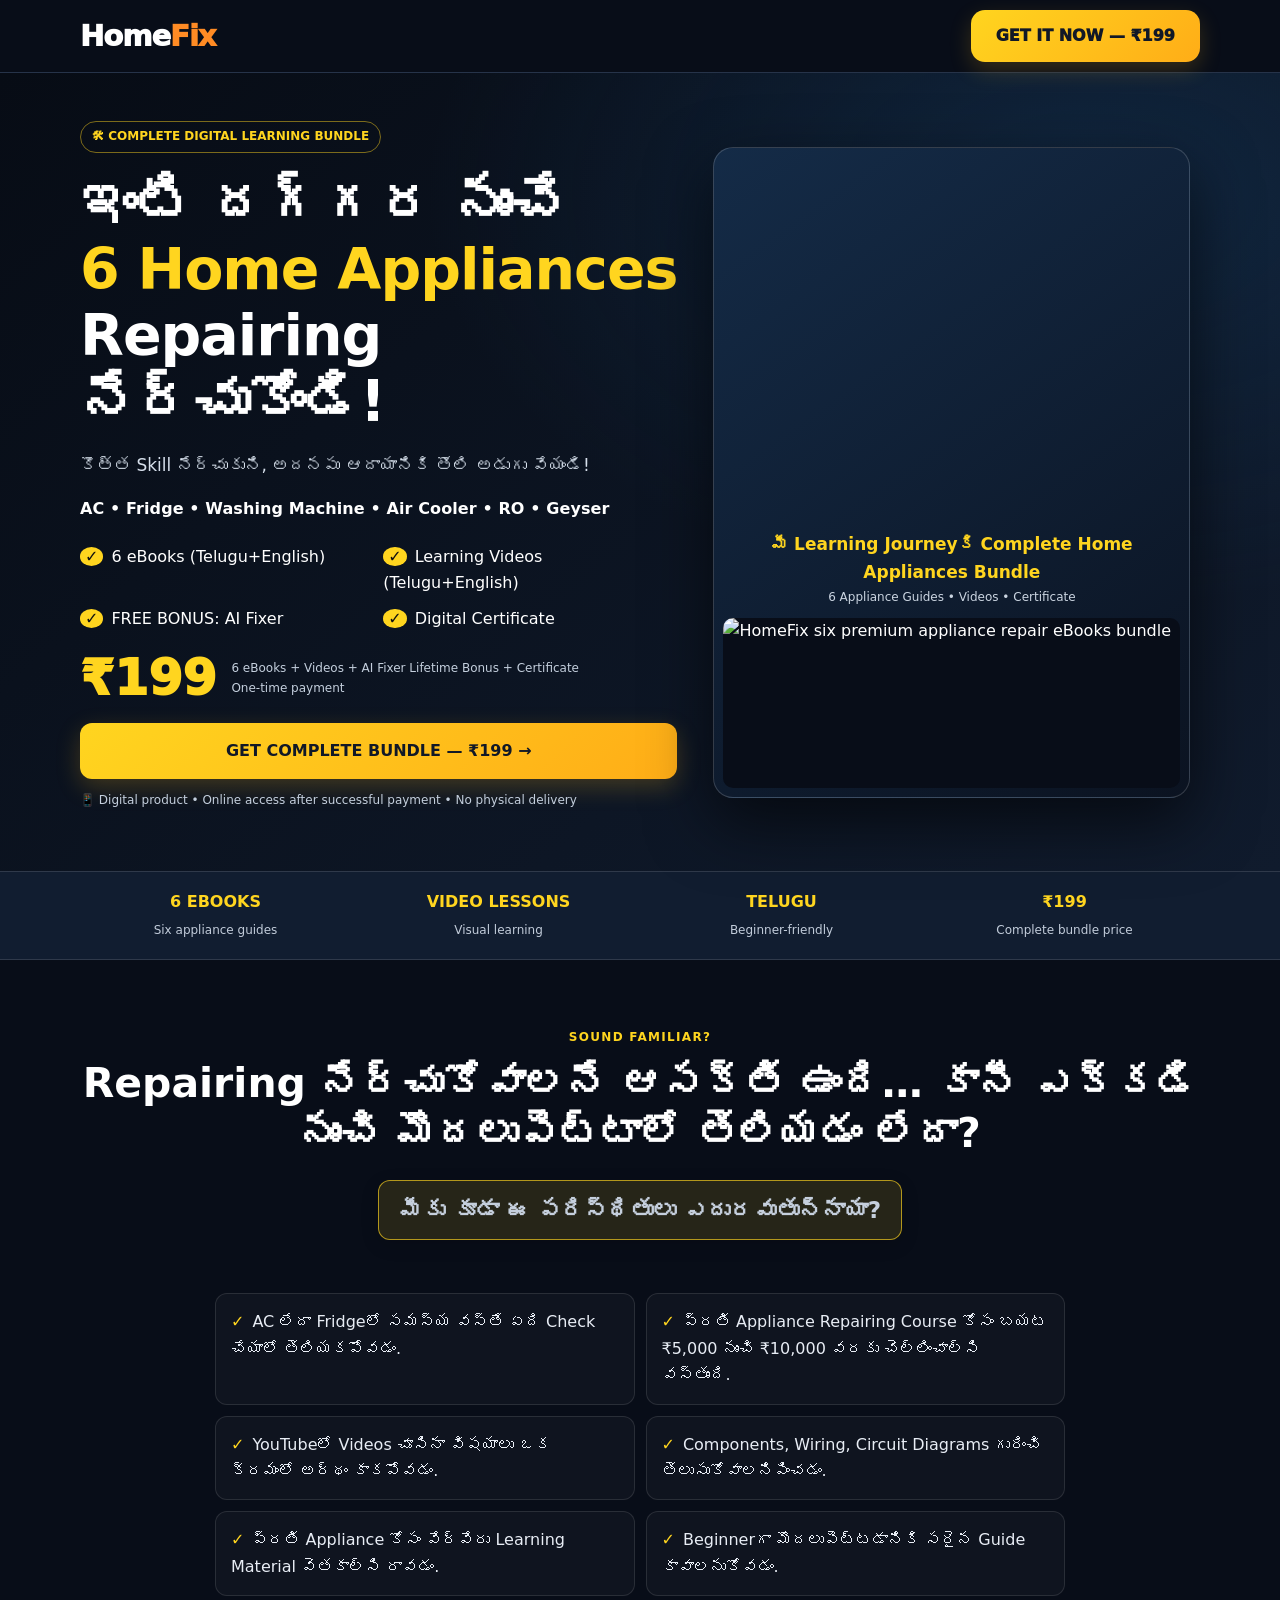
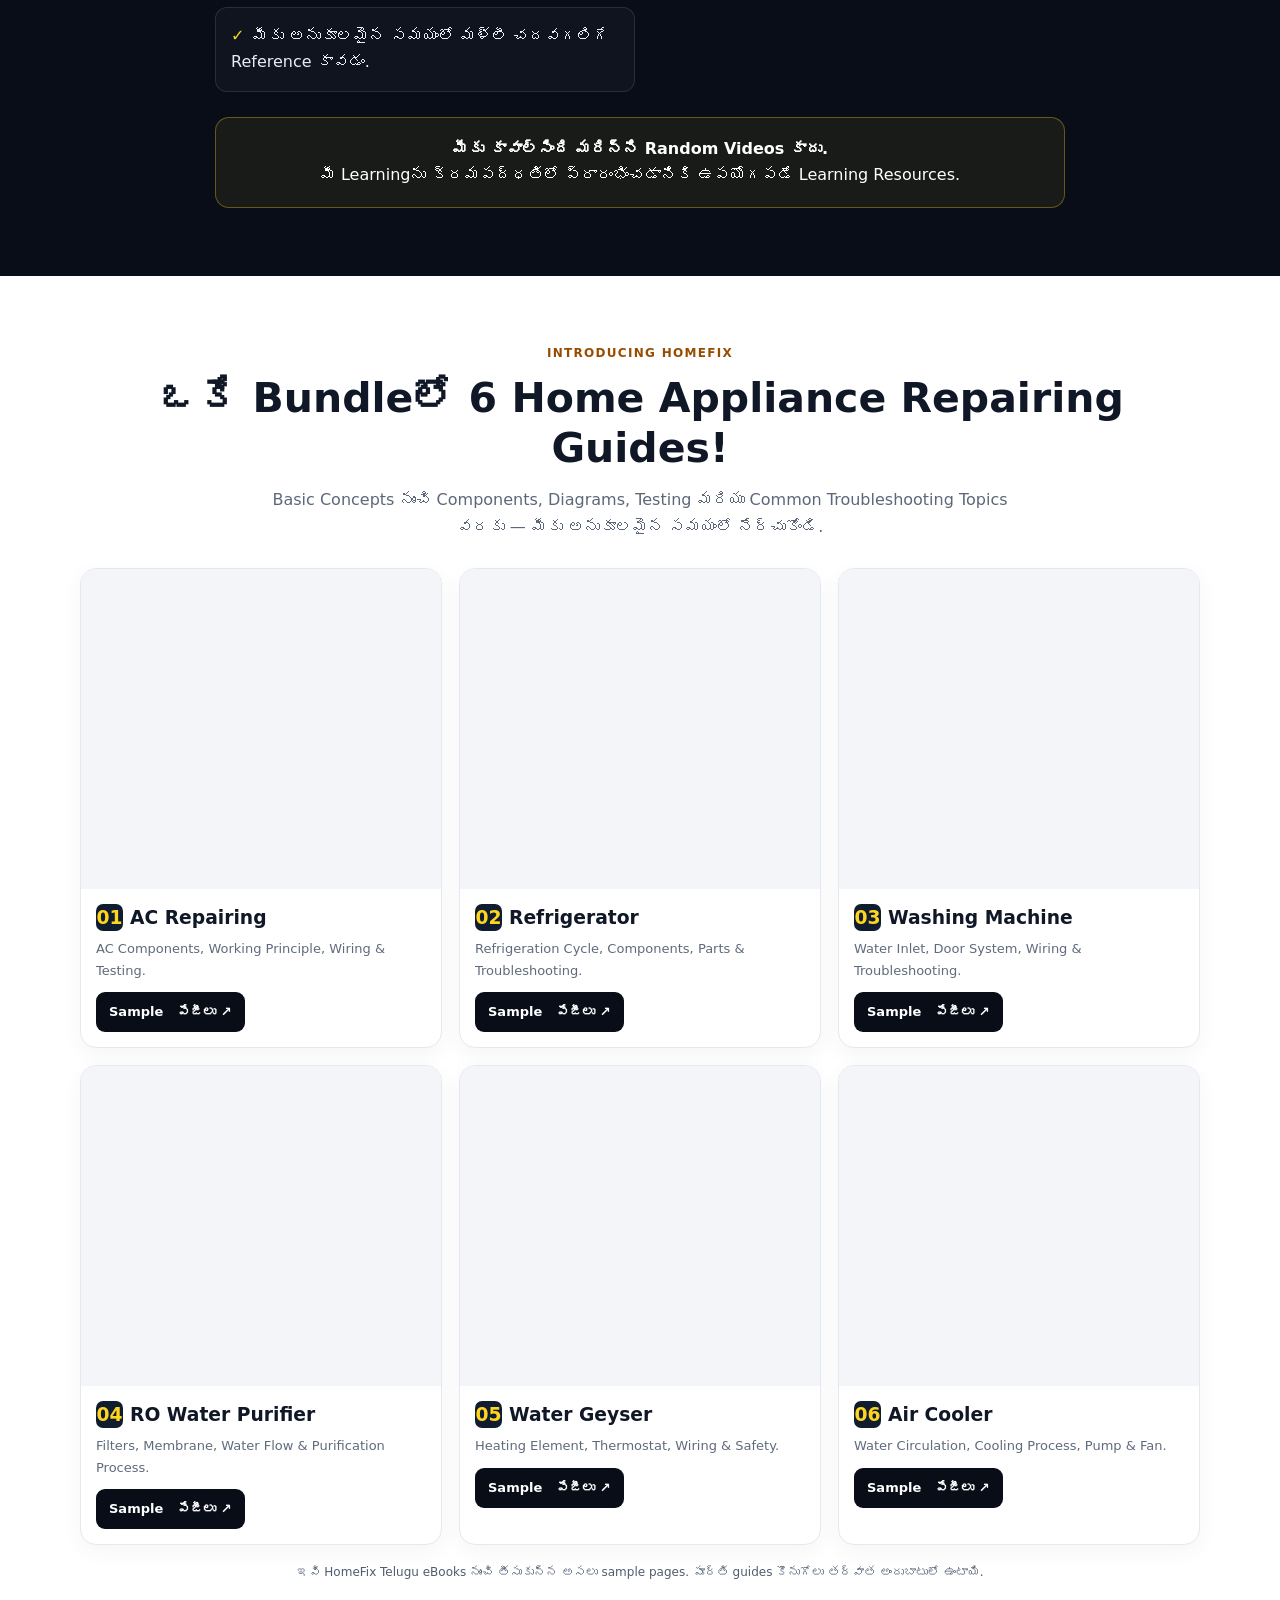
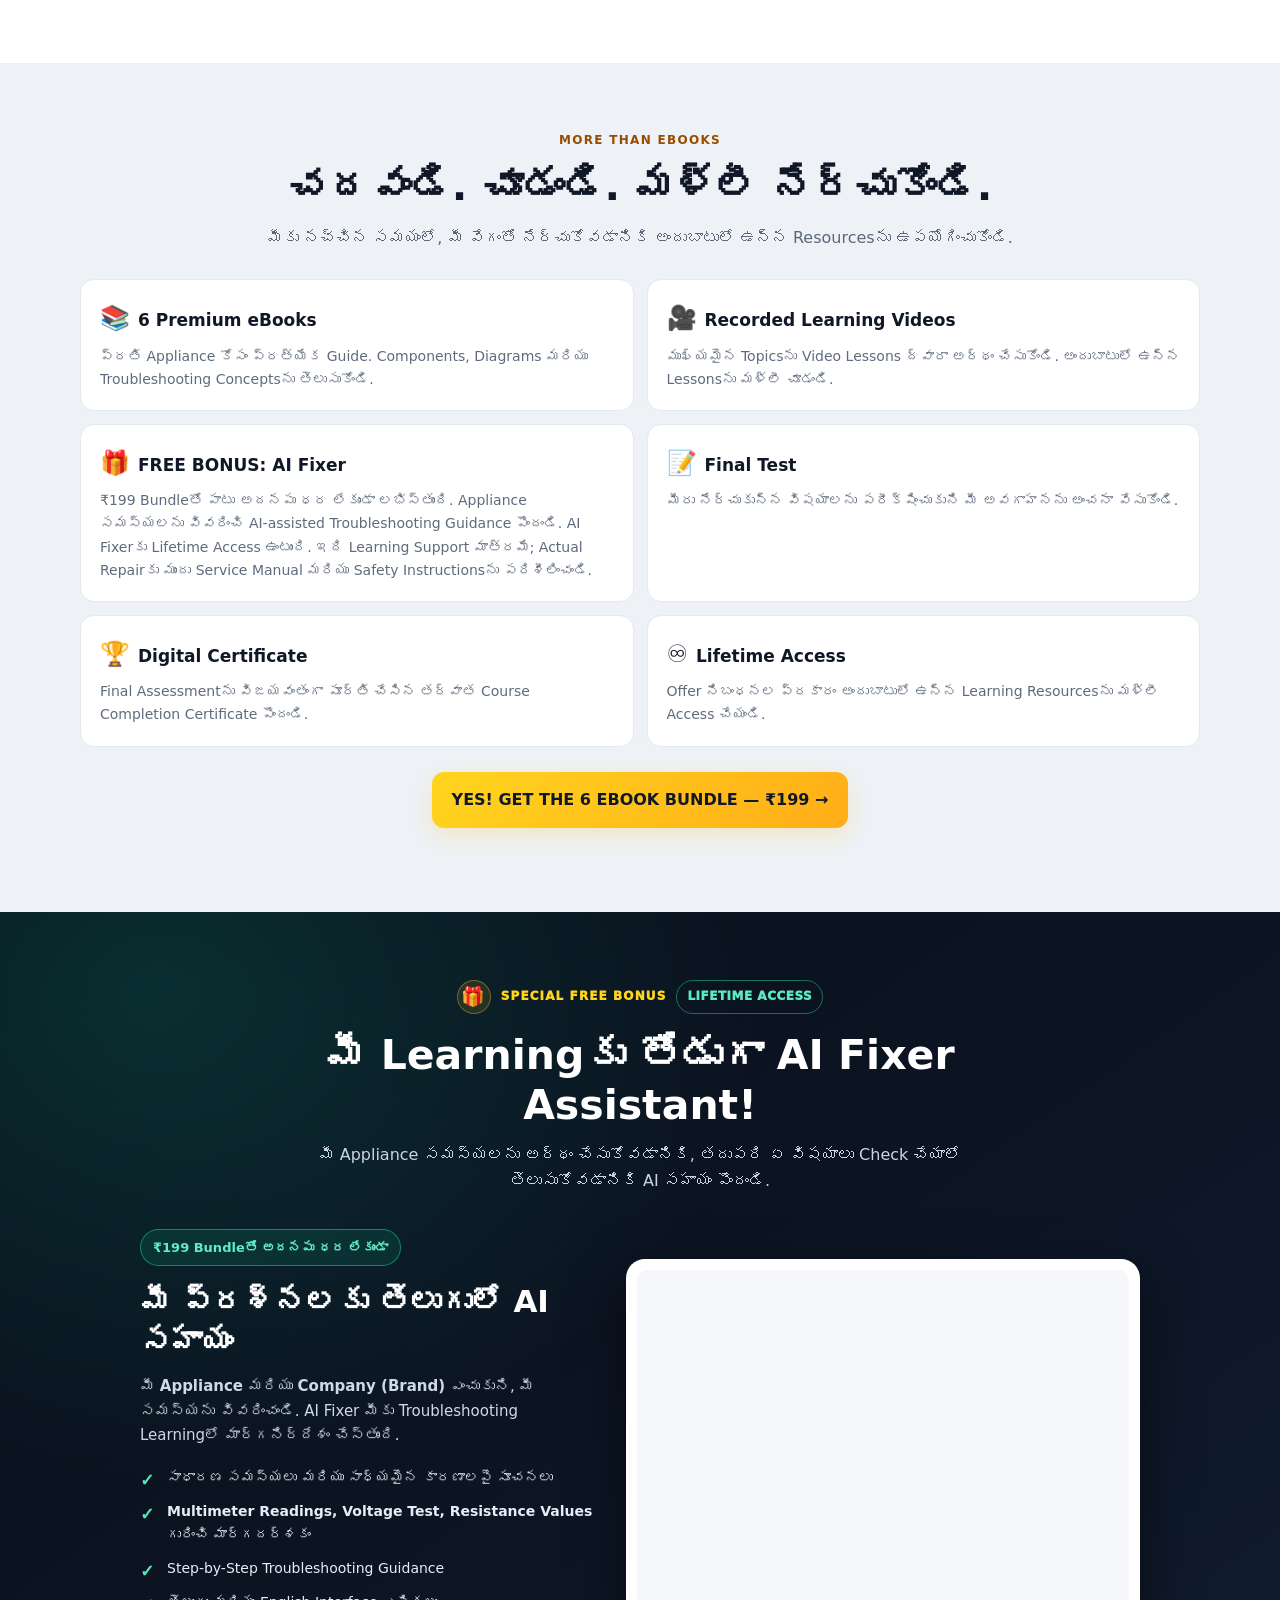
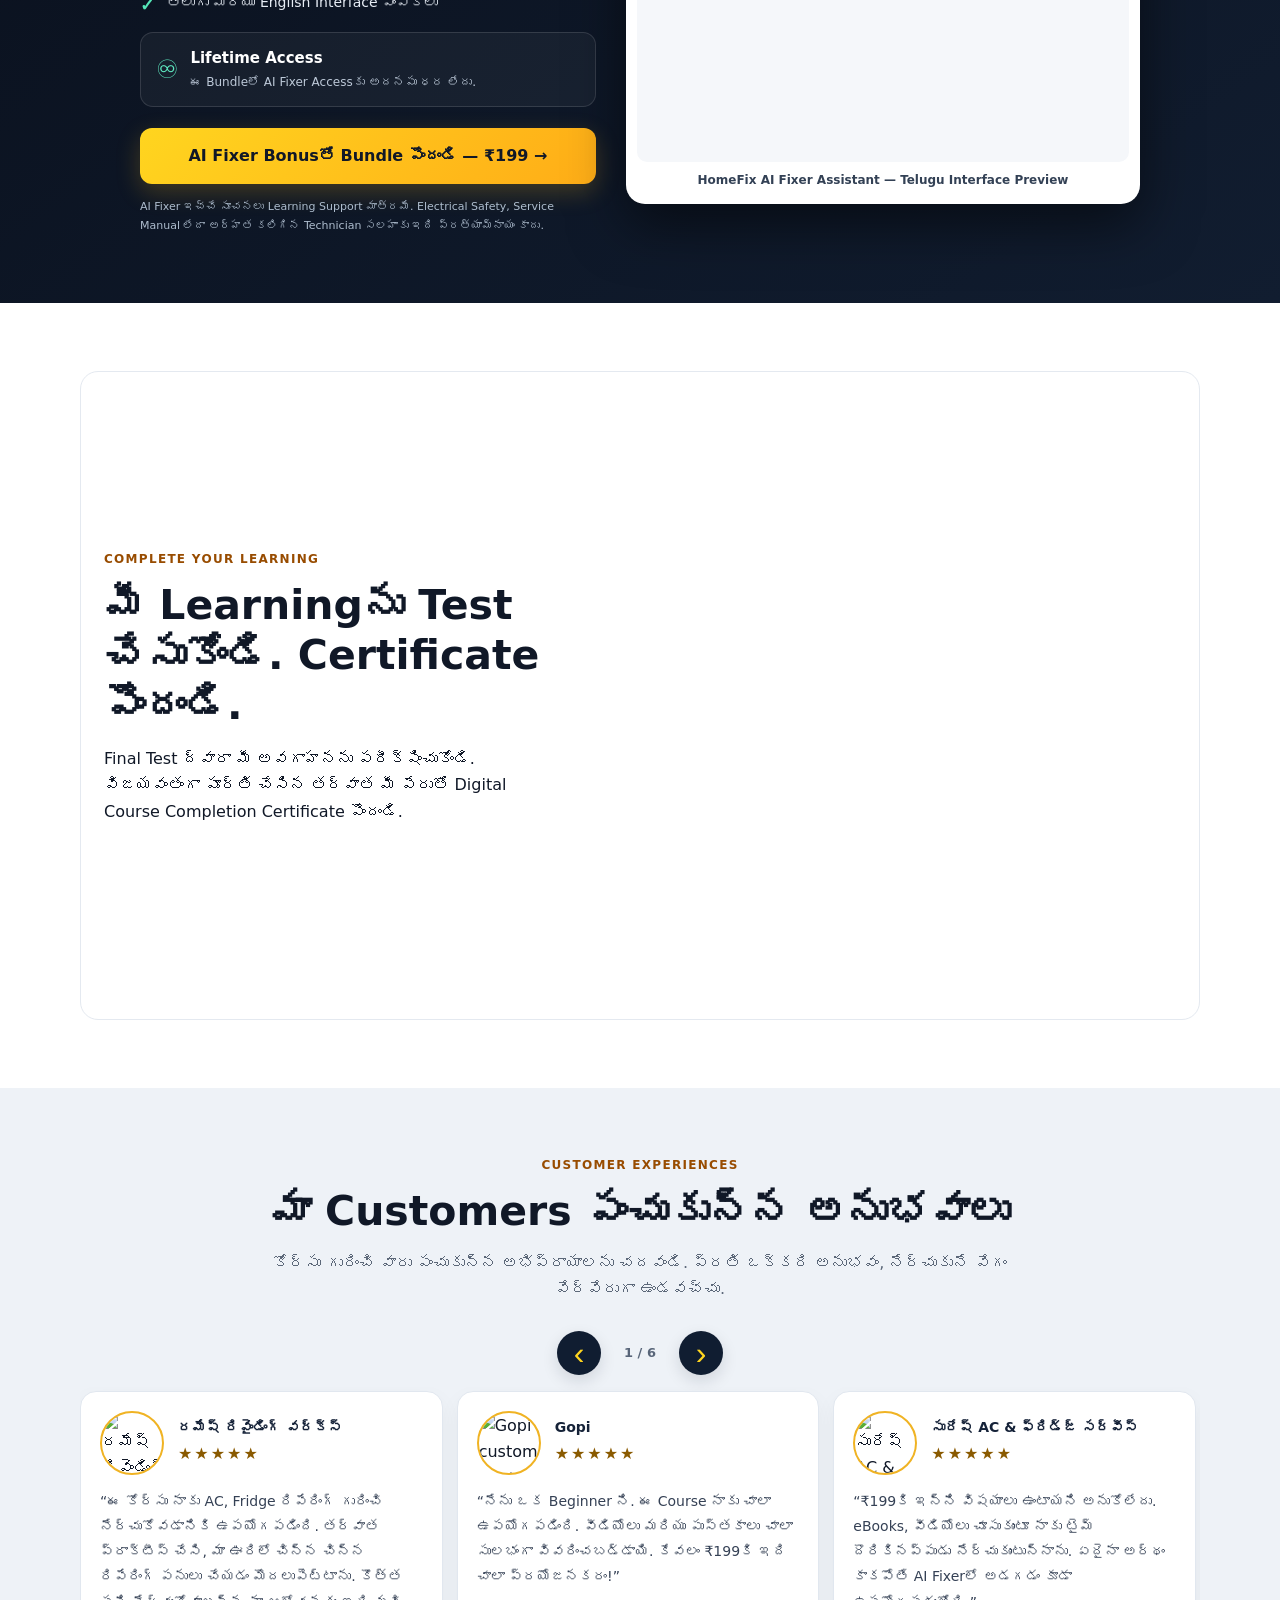
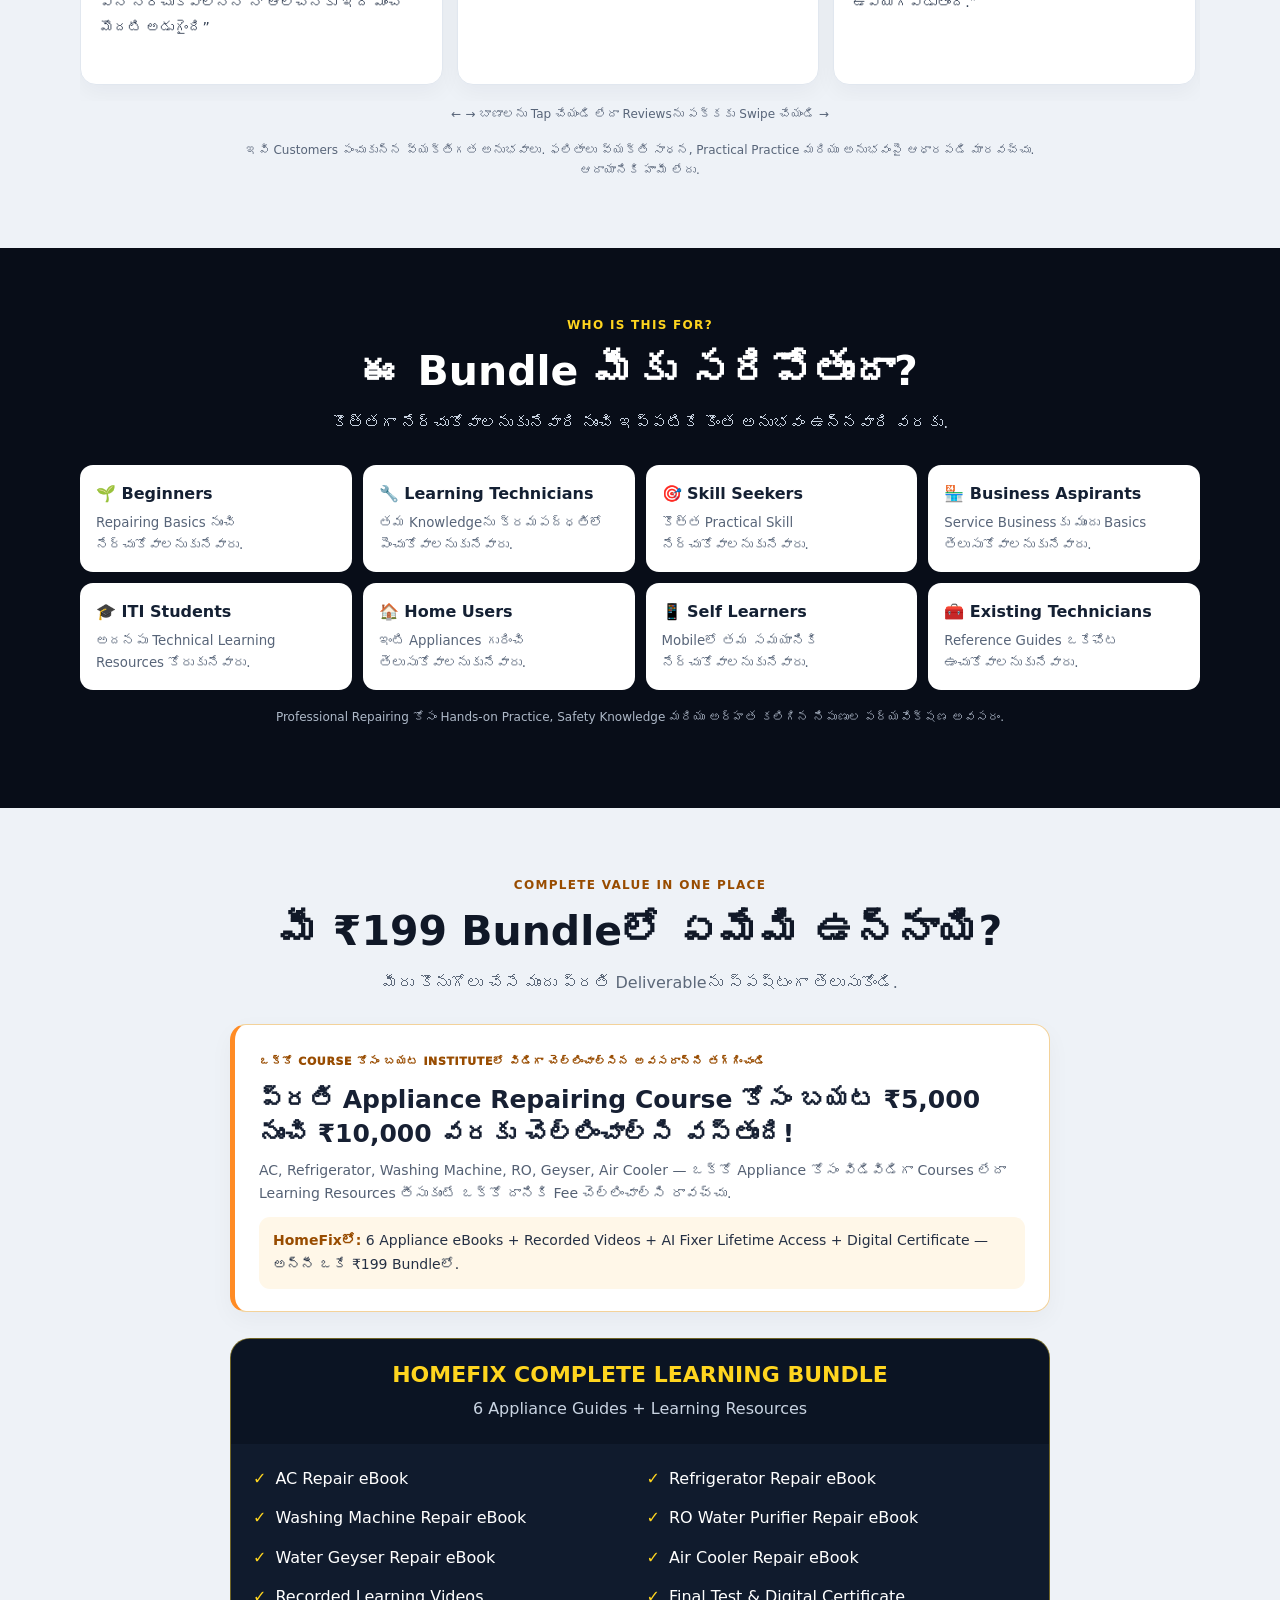
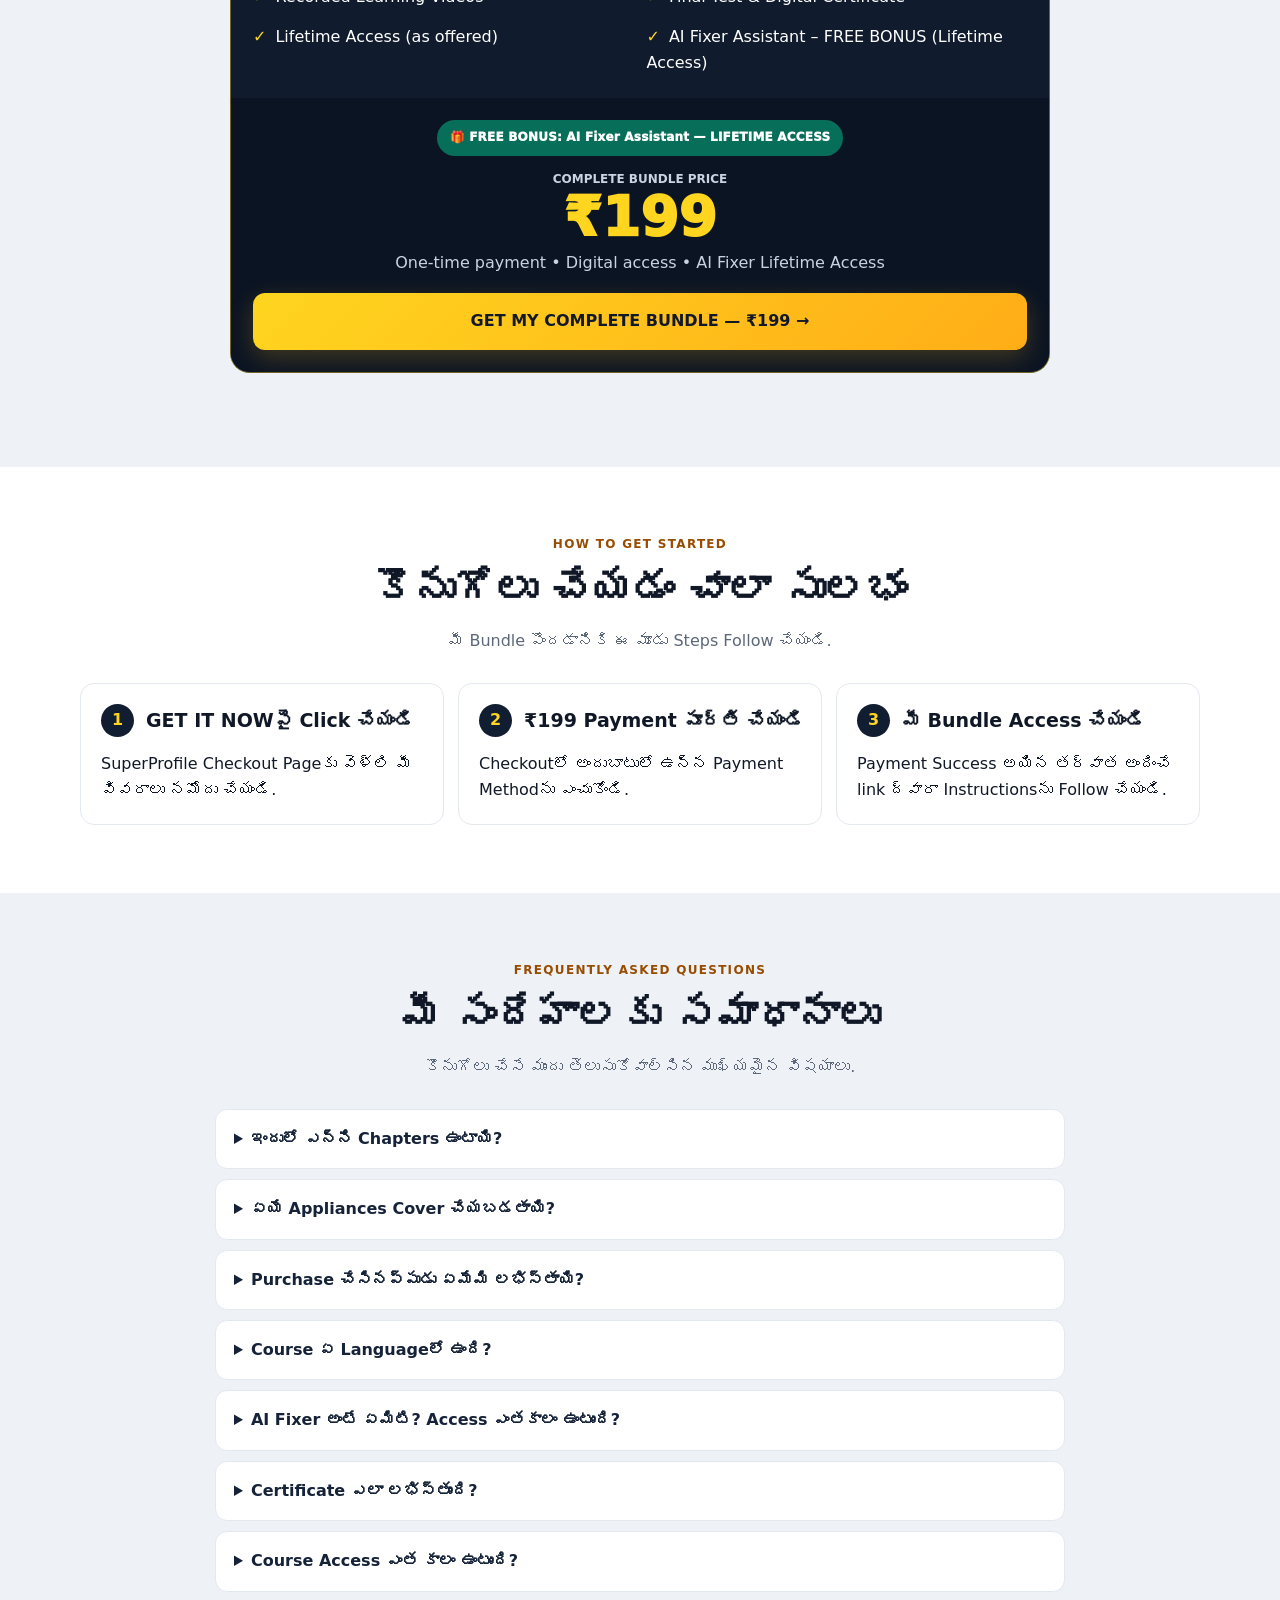
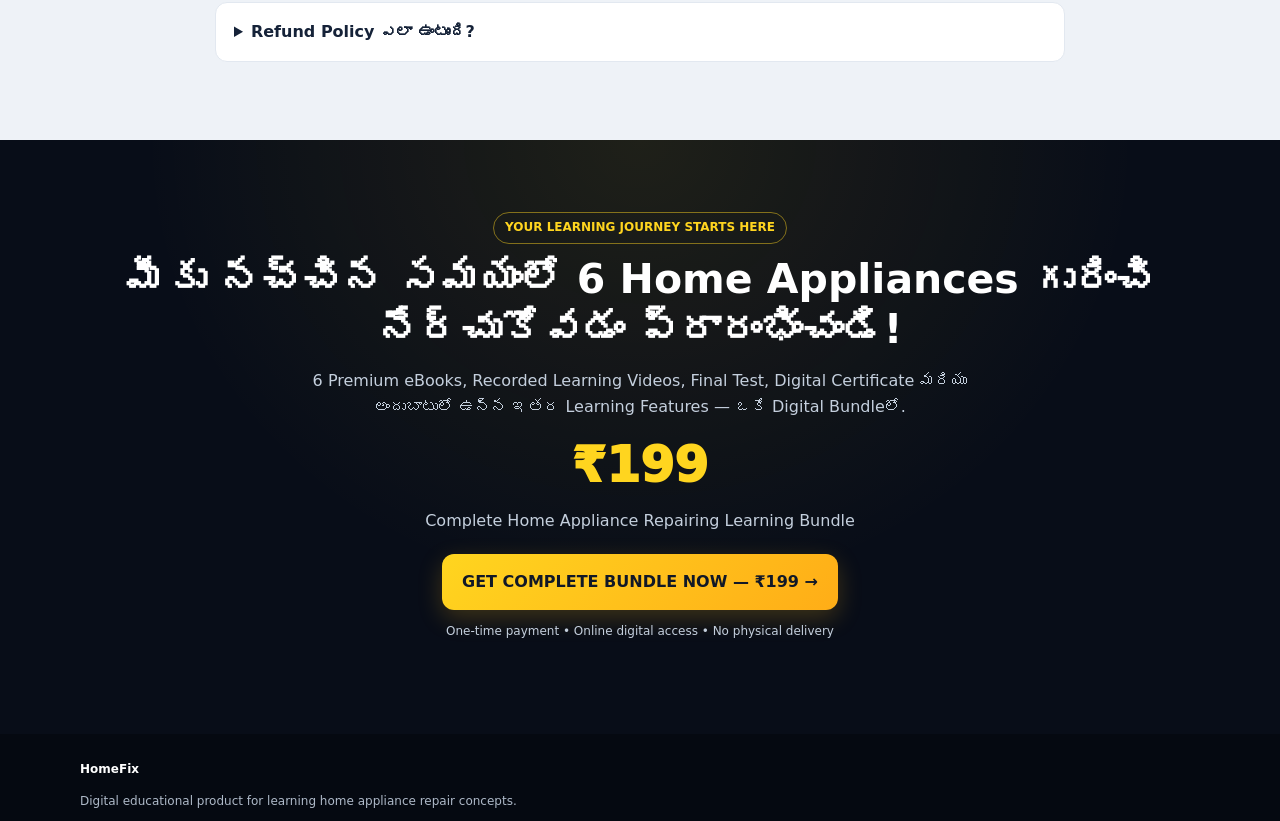
==== commit 09b8fdc6: "Add files via upload" ====
--- a/index.html
+++ b/index.html
@@ -1,41 +1,44 @@
 <!DOCTYPE html>
-<html lang="te"><head><meta charset="utf-8"/>
-<meta name="viewport" content="width=device-width,initial-scale=1,viewport-fit=cover"/>
-<meta name="theme-color" content="#080d18"/>
-<meta name="description" content="6 Home Appliance Repairing eBooks, learning videos, AI Fixer Assistant with Lifetime Access, and Digital Certificate in Telugu. HomeFix bundle ₹199."/>
+<html lang="te">
+<head>
+<meta charset="utf-8"/>
+<meta content="width=device-width,initial-scale=1,viewport-fit=cover" name="viewport"/>
+<meta content="#080d18" name="theme-color"/>
+<meta content="6 Home Appliance Repairing eBooks, learning videos, AI Fixer Assistant with Lifetime Access, and Digital Certificate in Telugu. HomeFix bundle ₹199." name="description"/>
 <title>HomeFix | 6 Appliance Repairing Learning Bundle in Telugu – ₹199</title>
 <link rel="preconnect" href="https://connect.facebook.net" crossorigin>
 <link rel="preconnect" href="https://scripts.clarity.ms" crossorigin>
 <link rel="preconnect" href="https://www.clarity.ms" crossorigin>
 <link rel="preconnect" href="https://www.facebook.com" crossorigin>
-<link rel="preload" as="image" media="(min-width:801px)" href="assets/technician-hero-720.1454f5c6b4.webp" imagesrcset="assets/technician-hero-360.ee1787d4e1.webp 360w, assets/technician-hero-480.1fe928a512.webp 480w, assets/technician-hero-720.1454f5c6b4.webp 720w, assets/technician-hero-960.ee6d1729f5.webp 960w" imagesizes="540px" fetchpriority="high">
-<style>:root{--navy:#080d18;--panel:#111d30;--yellow:#ffd51f;--orange:#ff8b24;--ink:#101827;--muted:#586579;--line:#e4e9f0}*{box-sizing:border-box}html{scroll-behavior:smooth;scroll-padding-top:18px}body{margin:0;font-family:system-ui,-apple-system,"Noto Sans Telugu","Nirmala UI",Arial,sans-serif;line-height:1.65;color:var(--ink);background:#f4f6fa}body.preview-modal-open{overflow:hidden}img{display:block;max-width:100%}.wrap{width:min(1120px,calc(100% - 34px));margin:auto}.dark{background:var(--navy);color:#fff}.btn{display:inline-flex;align-items:center;justify-content:center;gap:8px;text-decoration:none;text-align:center;font-weight:900;padding:15px 20px;border-radius:12px;background:linear-gradient(135deg,var(--yellow),#ffad17);color:#111827;box-shadow:0 8px 24px #ffba1838}.btn:hover{filter:brightness(1.04);transform:translateY(-1px)}.btn.full{width:100%}.topBrand{position:relative;z-index:2;background:#080d18;border-bottom:1px solid #263349}.topBrandInner{width:min(1120px,calc(100% - 34px));min-height:72px;margin:auto;display:flex;align-items:center;justify-content:space-between;gap:14px}.homefixLogo{font-size:29px;font-weight:1000;letter-spacing:-1px;color:#fff;text-decoration:none;line-height:1}.homefixLogo span{color:#ff8b24}.topBrandCta{display:inline-flex;align-items:center;justify-content:center;text-decoration:none;text-align:center;background:linear-gradient(135deg,#ffd51f,#ffad17);color:#111827;font-weight:950;border-radius:14px;padding:13px 25px;min-width:190px;box-shadow:0 8px 22px #ffba1830}.topBrandCta:hover{filter:brightness(1.04)}.reviewArrow:focus-visible,.topBrandCta:focus-visible{outline:3px solid #ff8b24;outline-offset:3px}.hero{padding:48px 0;background:radial-gradient(ellipse at 85% 15%,#17416a66,transparent 43%),linear-gradient(140deg,#070c15,#101b2d);color:#fff}.heroGrid{display:grid;grid-template-columns:1.02fr .98fr;gap:36px;align-items:center}.pill{display:inline-block;border:1px solid #ffd51f77;color:var(--yellow);padding:5px 11px;border-radius:50px;font-size:12px;font-weight:850}.hero h1{font-size:clamp(34px,5vw,57px);line-height:1.16;letter-spacing:-1px;margin:17px 0}.hero h1 .hero-highlight{color:var(--yellow,#ffd21f);white-space:nowrap}.lead{font-size:17px;color:#d7e0ec}.heroAppliances{margin:14px 0 18px;font-weight:750;letter-spacing:.1px;line-height:1.6}.ticks{display:grid;grid-template-columns:1fr 1fr;gap:9px;margin:22px 0}.ticks span:before{content:"✓";background:var(--yellow);color:#111;border-radius:50%;padding:0 5px;margin-right:8px;font-weight:900}.price{font-size:49px;line-height:1;color:var(--yellow);font-weight:1000}.priceRow{display:flex;align-items:center;gap:15px;margin:20px 0}.note{font-size:12px;color:#c4cfdd}.heroVisual{border:1px solid #ffffff2b;border-radius:20px;padding:9px;background:linear-gradient(145deg,#142b47,#0b1321);box-shadow:0 24px 65px #0009;overflow:hidden}.techHero{width:100%;height:clamp(220px,32vw,360px);object-fit:cover;object-position:center;border-radius:13px}.heroVisualCaption{display:flex;flex-direction:column;gap:2px;padding:13px 9px 10px;color:#fff;text-align:center}.heroVisualCaption strong{color:var(--yellow);font-size:17px}.heroVisualCaption span{font-size:12px;color:#cbd5e1}.bundlePreview{width:100%;max-height:170px;object-fit:contain;border-radius:10px;background:#080d18}.trust{background:#111d30;color:#fff;border-block:1px solid #ffffff20}.trustgrid{display:grid;grid-template-columns:repeat(4,1fr);gap:12px;text-align:center;padding:17px 0}.trust strong{display:block;color:var(--yellow)}.trust small{color:#c2ccda;font-size:12px}.section{padding:68px 0}.section.dark{background:var(--navy);color:#fff}.white{background:#fff}.soft{background:#eef2f7}.center{text-align:center}.kicker{font-size:12px;letter-spacing:1.3px;font-weight:900;color:#984c00}h2{font-size:clamp(27px,4vw,41px);line-height:1.22;margin:10px 0 14px}h3{line-height:1.25;margin:0 0 7px}.sub{max-width:760px;margin:0 auto 28px;color:#5c6879;font-size:16px}.dark .sub{color:#c5cfdd}.problemPrompt{display:inline-block;color:#ffd51f!important;font-size:clamp(18px,2.5vw,23px)!important;font-weight:900!important;line-height:1.5;padding:12px 20px;margin:8px auto 28px!important;background:rgba(255,213,31,.12);border:1px solid rgba(255,213,31,.65);border-radius:12px;text-align:center;box-shadow:0 5px 18px rgba(0,0,0,.15)}.problemGrid{display:grid;grid-template-columns:1fr 1fr;gap:11px;max-width:850px;margin:25px auto}.problem{padding:15px;border:1px solid #ffffff1c;background:#ffffff08;border-radius:12px;color:#e8edf5;text-align:left}.problem b{color:var(--yellow);margin-right:8px}.callout{max-width:850px;margin:auto;padding:18px;border:1px solid #ffd51f55;border-radius:14px;background:#ffd51f12}.cards{display:grid;grid-template-columns:repeat(3,1fr);gap:17px}.card{background:#fff;border:1px solid var(--line);border-radius:16px;overflow:hidden;box-shadow:0 7px 22px #1018280b;text-align:left}.card img{width:100%;aspect-ratio:4/5;object-fit:contain;background:#f3f5f8;padding:7px}.cardbody,.actualBookCard .cardbody{padding:15px}.cardbody p{margin:0;color:#5f6b7d;font-size:13px}.num{display:inline-grid;place-items:center;background:#101d31;color:var(--yellow);border-radius:7px;width:27px;height:27px;margin-right:7px}.actualPages{margin-top:11px}.actualPages summary{list-style:none;display:inline-flex;align-items:center;justify-content:space-between;width:fit-content;max-width:100%;min-height:40px;padding:9px 13px;border-radius:9px;font-size:13px;font-weight:900;line-height:1.2;gap:14px;cursor:pointer;background:#080d18;color:#fff}.actualPages summary::-webkit-details-marker{display:none}.actualPages[open] summary{border-radius:11px;background:#080d18}.actualPagesGrid{display:none}.actualPageFigure{margin:0;min-width:0;background:#fff;border:1px solid #dce4ee;border-radius:10px;overflow:hidden}.actualPageFigure img{display:block;width:100%;height:auto;object-fit:contain;background:#e8eef6}.actualPageFigure figcaption{font-size:13px;font-weight:850;color:#34445a;padding:9px;text-align:center}.pagePreviewOverlay{position:fixed;inset:0;z-index:10000;background:rgba(3,8,18,.88);display:none;align-items:center;justify-content:center;padding:18px}.pagePreviewOverlay.is-open{display:flex}.pagePreviewDialog{position:relative;width:min(1100px,100%);max-height:92vh;background:#f4f7fb;border-radius:16px;box-shadow:0 24px 90px #0009;display:flex;flex-direction:column;overflow:hidden}.pagePreviewHeader{flex:0 0 auto;display:flex;align-items:center;justify-content:space-between;gap:14px;padding:14px 18px;background:#08172d;color:#fff;border-bottom:1px solid #ffffff24}.pagePreviewTitle{font-size:17px;font-weight:900;line-height:1.3}.pagePreviewClose{flex:0 0 44px;width:44px;height:44px;border:0;border-radius:50%;background:#ffd51f;color:#08111f;font-size:30px;font-weight:900;line-height:1;cursor:pointer;display:grid;place-items:center}.pagePreviewClose:focus-visible{outline:3px solid #fff;outline-offset:3px}.pagePreviewContent{overflow-y:auto;overscroll-behavior:contain;padding:16px}.pagePreviewContent .actualPagesGrid{display:grid;grid-template-columns:repeat(2,minmax(0,1fr));gap:16px}.pagePreviewContent .actualPageFigure{box-shadow:0 5px 18px #10182812}.features{display:grid;grid-template-columns:1fr 1fr;gap:13px}.feature{background:#fff;border:1px solid var(--line);border-radius:14px;padding:19px;text-align:left}.feature h3{display:inline;font-size:17px}.feature p{margin:6px 0 0;color:#5f6b7d;font-size:14px}.ico{font-size:24px;margin-right:8px}.aiBonusSection{background:radial-gradient(ellipse at 12% 8%,#0a8f7540,transparent 38%),linear-gradient(145deg,#080d18,#111d30);color:#fff;overflow:hidden}.aiBonusTopline{display:flex;align-items:center;justify-content:center;gap:10px;flex-wrap:wrap;color:#ffd51f;font-size:12px;font-weight:950;letter-spacing:1.1px}.aiBonusGift{display:grid;place-items:center;width:34px;height:34px;background:#ffd51f1c;border:1px solid #ffd51f55;border-radius:50%;font-size:19px}.aiBonusLifetime{padding:6px 10px;border:1px solid #22c99780;border-radius:99px;color:#5eeac1;letter-spacing:.5px}.aiBonusSection h2{max-width:850px;margin:16px auto 12px;color:#fff}.aiBonusIntro{max-width:760px;margin:0 auto;color:#cbd5e1;font-size:16px}.aiBonusWrap{display:grid;grid-template-columns:minmax(0,.94fr) minmax(280px,1.06fr);gap:30px;align-items:center;max-width:1000px;margin:34px auto 0;text-align:left}.aiBonusCopy{min-width:0}.aiBonusIncluded{display:inline-block;padding:7px 12px;border-radius:999px;background:#08b98a20;border:1px solid #24d5a280;color:#61edc6;font-size:13px;font-weight:850}.aiBonusCopy h3{color:#fff;font-size:clamp(23px,3vw,31px);line-height:1.3;margin:15px 0 12px}.aiBonusCopy p{color:#d0d9e6;margin:0 0 16px;font-size:15px}.aiBonusChecks{list-style:none;padding:0;margin:18px 0;display:grid;gap:11px}.aiBonusChecks li{position:relative;padding-left:27px;color:#e7edf5;font-size:14px;line-height:1.65}.aiBonusChecks li:before{content:"✓";position:absolute;left:0;top:0;color:#55e6b8;font-weight:950;font-size:17px}.aiBonusLifetimeLine{display:flex;align-items:center;gap:12px;padding:13px 15px;margin:18px 0;background:#ffffff0b;border:1px solid #ffffff20;border-radius:13px}.aiBonusLifetimeLine>span{font-size:25px;color:#5eeac1}.aiBonusLifetimeLine strong,.aiBonusLifetimeLine small{display:block}.aiBonusLifetimeLine strong{color:#fff;font-size:15px}.aiBonusLifetimeLine small{color:#bdc9d8;font-size:12px;margin-top:2px}.aiBonusButton{width:100%;margin:3px 0 10px}.aiBonusSafety{font-size:11px!important;line-height:1.65;color:#aebdce!important;margin:4px 0 0!important}.aiBonusVisual{margin:0;padding:10px;background:#fff;border:1px solid #ffffff35;border-radius:19px;box-shadow:0 20px 55px #0008;min-width:0}.aiBonusVisual img{width:100%;height:auto;max-height:720px;object-fit:contain;object-position:center;border-radius:10px;background:#f5f7fa}.aiBonusVisual figcaption{text-align:center;color:#334155;font-size:12px;font-weight:800;padding:9px 5px 2px}.certificate{display:grid;grid-template-columns:.85fr 1.15fr;gap:26px;align-items:center;padding:23px;border:1px solid var(--line);border-radius:18px;background:#fff}.certificate img{width:100%;border-radius:10px}.reviewControls{display:flex;justify-content:center;align-items:center;gap:18px;margin:22px 0 12px}.reviewArrow{width:44px;height:44px;border:0;border-radius:50%;background:#101d31;color:#ffd51f;font-size:32px;line-height:1;cursor:pointer;box-shadow:0 6px 16px #10182820}.reviewPosition{font-size:13px;font-weight:800;color:#586579;min-width:42px;text-align:center}.reviewRail{display:flex;gap:14px;overflow-x:auto;scroll-snap-type:x mandatory;scroll-behavior:smooth;padding:4px 2px 16px;overscroll-behavior-x:contain;scrollbar-width:thin}.reviewCard{flex:0 0 calc((100% - 28px)/3);min-width:0;scroll-snap-align:start;display:flex;flex-direction:column;align-items:stretch;justify-content:flex-start;padding:19px;background:#fff;border:1px solid #e1e7ef;border-radius:16px;box-shadow:0 8px 22px #1018280b}.reviewPerson{display:flex;align-items:center;gap:14px;margin-bottom:14px;min-height:64px}.reviewPerson img{display:block;box-sizing:border-box;width:64px;height:64px;min-width:64px;max-width:64px;min-height:64px;max-height:64px;flex:0 0 64px;aspect-ratio:1/1;object-fit:cover;object-position:center;border-radius:50%;overflow:hidden;padding:0;margin:0;background:transparent;border:2px solid #f0b323}.reviewPersonInfo{display:flex;flex-direction:column;gap:3px;min-width:0}.reviewPersonInfo strong{font-size:14px;line-height:1.4;color:#152238;overflow-wrap:anywhere}.reviewStars{color:#8a5a00;letter-spacing:2px;font-size:16px}.reviewCard p{margin:0;color:#354155;font-size:14px;line-height:1.8;overflow-wrap:anywhere}.reviewHint{text-align:center;color:#586579;font-size:12px;margin:4px 0 0}.reviewNote{text-align:center;color:#586579;font-size:12px;max-width:850px;margin:16px auto 0}.audience{display:grid;grid-template-columns:repeat(4,1fr);gap:11px}.aud{background:#fff;color:#142033;border-radius:13px;padding:16px;text-align:left;font-weight:800}.aud small{display:block;color:#586579;font-weight:450;margin-top:5px}.pricePainPoint{max-width:820px;margin:22px auto 18px;padding:22px 24px;text-align:left;background:#fff;border:1px solid #f3d29a;border-left:5px solid var(--orange);border-radius:16px;box-shadow:0 8px 24px #1018280a}.pricePainLabel{display:inline-block;color:#984c00;font-size:11px;font-weight:950;letter-spacing:.6px;text-transform:uppercase}.pricePainPoint h3{font-size:clamp(19px,2.8vw,25px);line-height:1.35;color:#172033;margin:9px 0}.pricePainPoint p{color:#556174;margin:0 0 12px;font-size:14px}.pricePainAnswer{padding:12px 14px;border-radius:11px;background:#fff7e8;color:#253044;font-size:14px;line-height:1.7}.pricePainAnswer strong{color:#984c00}.priceBonusFlag{display:inline-block;margin:0 auto 14px;padding:8px 13px;border-radius:999px;background:#076e59;color:#fff;font-size:12px;font-weight:950;letter-spacing:.2px}.valuebox{max-width:820px;margin:26px auto;background:#101b2d;color:#fff;border:1px solid #ffd51f66;border-radius:20px;overflow:hidden;text-align:left}.valuehead,.valuefoot{text-align:center;padding:22px;background:#0b1423}.valuehead h3{color:var(--yellow);font-size:22px}.valueitems{display:grid;grid-template-columns:1fr 1fr;gap:13px;padding:22px}.valueitems div:before{content:"✓";color:var(--yellow);font-weight:900;margin-right:9px}.valuefoot .price{font-size:55px}.steps{display:grid;grid-template-columns:repeat(3,1fr);gap:14px}.steps .step{background:#fff;border:1px solid var(--line);border-radius:14px;padding:20px;text-align:left;display:grid;grid-template-columns:33px minmax(0,1fr);column-gap:12px;align-items:center}.steps .step>b{grid-column:1;grid-row:1;display:grid;place-items:center;width:33px;height:33px;background:#111d30;color:var(--yellow);border-radius:50%;margin:0}.steps .step>h3{grid-column:2;grid-row:1;white-space:nowrap;min-width:0;font-size:clamp(11px,3.3vw,19px);line-height:1.3;margin:0}.steps .step>p{grid-column:1/-1;margin:14px 0 0}.faq{max-width:850px;margin:28px auto 0;text-align:left}.faq details{background:#fff;border:1px solid #e2e8f0;border-radius:12px;margin:10px 0;padding:16px 18px}.faq summary{font-weight:850;cursor:pointer;color:#152238}.faq details p{color:#5b6677;margin:12px 0 0}.final{padding:72px 0;text-align:center;background:radial-gradient(ellipse at 50% 0,#ffd51f18,transparent 55%),#080d18;color:#fff}.final p{max-width:720px;margin:12px auto 20px;color:#c4cfdd}.final .price{margin:18px}.footer{background:#050911;color:#aeb9c8;font-size:12px;padding:26px 0 92px}.footer strong{color:#fff}.sticky{display:none;position:fixed;z-index:20;bottom:0;left:0;right:0;align-items:center;gap:12px;padding:9px 13px calc(9px + env(safe-area-inset-bottom));background:#080d18f5;border-top:1px solid #ffffff26}.stickyprice{font-size:11px;color:#fff;line-height:1.3;white-space:nowrap}.stickypriceAmounts{display:flex;align-items:baseline;gap:8px}.stickyprice del{color:#aeb9c8;font-size:14px;text-decoration:line-through;text-decoration-thickness:2px}.stickyprice b{display:inline-block;color:var(--yellow);font-size:25px}.sticky .btn{flex:1;padding:12px;font-size:14px}.disclaimer{font-size:12px;color:#4f5d70;margin-top:18px}.dark .disclaimer{color:#aeb9c8}@media(max-width:800px){.heroGrid{grid-template-columns:1fr}.hero{padding:34px 0}.heroVisual{max-width:620px;margin:0 auto}.techHero{height:260px}.cards{grid-template-columns:repeat(2,1fr)}.audience{grid-template-columns:repeat(2,1fr)}.trustgrid{grid-template-columns:repeat(2,1fr)}.certificate{grid-template-columns:1fr}.certificate img{max-width:560px;margin:auto}.reviewCard{flex-basis:calc((100% - 14px)/2)}.section{padding:52px 0}.sticky{display:flex}}@media(max-width:760px){.aiBonusWrap{grid-template-columns:1fr;gap:22px;margin-top:25px}.aiBonusCopy h3{font-size:24px}.aiBonusVisual{width:min(100%,500px);margin:0 auto}.aiBonusVisual img{max-height:none}.pricePainPoint{padding:18px 17px}.priceBonusFlag{font-size:11px;line-height:1.45;border-radius:12px}}@media(max-width:650px){.pagePreviewOverlay{padding:0;align-items:stretch}.pagePreviewDialog{width:100%;max-height:100dvh;height:100dvh;border-radius:0}.pagePreviewHeader{padding:12px 14px;padding-top:calc(12px + env(safe-area-inset-top))}.pagePreviewTitle{font-size:16px}.pagePreviewClose{width:46px;height:46px;flex-basis:46px;font-size:32px}.pagePreviewContent{padding:12px;padding-bottom:calc(18px + env(safe-area-inset-bottom))}.pagePreviewContent .actualPagesGrid{grid-template-columns:1fr;gap:16px}.pagePreviewContent .actualPageFigure figcaption{font-size:14px;padding:10px}}@media(max-width:560px){.topBrandInner{min-height:64px;gap:10px}.homefixLogo{font-size:25px}.topBrandCta{min-width:0;padding:11px 13px;font-size:13px;border-radius:12px}.hero h1{font-size:clamp(29px,7.6vw,39px);line-height:1.22}.hero h1 .hero-highlight{display:inline-block}.heroAppliances{font-size:clamp(13px,3.8vw,16px);letter-spacing:-.25px}.reviewCard{flex-basis:88%;padding:18px}.reviewCard p{font-size:15px;line-height:1.85}.reviewControls{margin-top:16px}}@media(max-width:520px){.wrap{width:calc(100% - 26px)}.hero{padding:32px 0}.hero h1{font-size:34px}.lead{font-size:15px}.ticks{grid-template-columns:1fr}.techHero{height:220px}.bundlePreview{max-height:130px}.cards{gap:9px}.cardbody{padding:11px}.cardbody h3{font-size:14px}.cardbody p{font-size:12px}.actualPages summary{min-height:38px;padding:8px 11px;font-size:12px;gap:12px}.problemGrid,.features,.valueitems,.steps{grid-template-columns:1fr}.audience{grid-template-columns:1fr 1fr}.section{padding:45px 0}.btn{width:100%;font-size:14px}.footer{padding-bottom:105px}.sub{font-size:15px}.certificate{padding:12px!important;gap:12px!important;grid-template-columns:1fr!important}.certificate img{width:100%!important;max-width:none!important;height:auto!important;margin:0 auto!important;object-fit:contain}}</style>
-<script>
-!function(f,b,e,v,n,t,s){if(f.fbq)return;n=f.fbq=function(){n.callMethod?n.callMethod.apply(n,arguments):n.queue.push(arguments)};if(!f._fbq)f._fbq=n;n.push=n;n.loaded=!0;n.version='2.0';n.queue=[]}(window,document,'script','https://connect.facebook.net/en_US/fbevents.js');
-fbq('init','1976995182940721');
-fbq('track','PageView');
-window.clarity=window.clarity||function(){(window.clarity.q=window.clarity.q||[]).push(arguments)};
-(function(){var loaded=false;function loadTrackers(){if(loaded)return;loaded=true;var fb=document.createElement('script');fb.async=true;fb.src='https://connect.facebook.net/en_US/fbevents.js';document.head.appendChild(fb);var cl=document.createElement('script');cl.async=true;cl.src='https://www.clarity.ms/tag/zi73np4cv4';document.head.appendChild(cl);}if(document.readyState==='complete'){setTimeout(loadTrackers,1200);}else{window.addEventListener('load',function(){setTimeout(loadTrackers,1200);},{once:true});}['pointerdown','keydown','scroll'].forEach(function(evt){window.addEventListener(evt,loadTrackers,{once:true,passive:true});});})();
-</script>
-</head><body>
+<link rel="preload" as="image" media="(min-width:801px)" href="assets/technician-hero-660.b30bed9d8f.webp" imagesrcset="assets/technician-hero-360.ee1787d4e1.webp 360w, assets/technician-hero-480.1fe928a512.webp 480w, assets/technician-hero-660.b30bed9d8f.webp 660w, assets/technician-hero-960.32ed8f8a80.webp 960w" imagesizes="520px" fetchpriority="high">
+<style>:root{--navy:#080d18;--panel:#111d30;--yellow:#ffd51f;--orange:#ff8b24;--ink:#101827;--muted:#586579;--line:#e4e9f0}*{box-sizing:border-box}html{scroll-behavior:smooth;scroll-padding-top:18px}body{margin:0;font-family:system-ui,-apple-system,"Noto Sans Telugu","Nirmala UI",Arial,sans-serif;line-height:1.65;color:var(--ink);background:#f4f6fa}body.preview-modal-open{overflow:hidden}img{display:block;max-width:100%}.wrap{width:min(1120px,calc(100% - 34px));margin:auto}.dark{background:var(--navy);color:#fff}.btn{display:inline-flex;align-items:center;justify-content:center;gap:8px;text-decoration:none;text-align:center;font-weight:900;padding:15px 20px;border-radius:12px;background:linear-gradient(135deg,var(--yellow),#ffad17);color:#111827;box-shadow:0 8px 24px #ffba1838}.btn:hover{filter:brightness(1.04);transform:translateY(-1px)}.btn.full{width:100%}.topBrand{position:relative;z-index:2;background:#080d18;border-bottom:1px solid #263349}.topBrandInner{width:min(1120px,calc(100% - 34px));min-height:72px;margin:auto;display:flex;align-items:center;justify-content:space-between;gap:14px}.homefixLogo{font-size:29px;font-weight:1000;letter-spacing:-1px;color:#fff;text-decoration:none;line-height:1}.homefixLogo span{color:#ff8b24}.topBrandCta{display:inline-flex;align-items:center;justify-content:center;text-decoration:none;text-align:center;background:linear-gradient(135deg,#ffd51f,#ffad17);color:#111827;font-weight:950;border-radius:14px;padding:13px 25px;min-width:190px;box-shadow:0 8px 22px #ffba1830}.topBrandCta:hover{filter:brightness(1.04)}.reviewArrow:focus-visible,.topBrandCta:focus-visible{outline:3px solid #ff8b24;outline-offset:3px}.hero{padding:48px 0;background:radial-gradient(ellipse at 85% 15%,#17416a66,transparent 43%),linear-gradient(140deg,#070c15,#101b2d);color:#fff}.heroGrid{display:grid;grid-template-columns:1.02fr .98fr;gap:36px;align-items:center}.pill{display:inline-block;border:1px solid #ffd51f77;color:var(--yellow);padding:5px 11px;border-radius:50px;font-size:12px;font-weight:850}.hero h1{font-size:clamp(34px,5vw,57px);line-height:1.16;letter-spacing:-1px;margin:17px 0}.hero h1 .hero-highlight{color:var(--yellow);white-space:nowrap}.lead{font-size:17px;color:#d7e0ec}.heroAppliances{margin:14px 0 18px;font-weight:750;letter-spacing:.1px;line-height:1.6}.ticks{display:grid;grid-template-columns:1fr 1fr;gap:9px;margin:22px 0}.ticks span:before{content:"✓";background:var(--yellow);color:#111;border-radius:50%;padding:0 5px;margin-right:8px;font-weight:900}.price{font-size:49px;line-height:1;color:var(--yellow);font-weight:1000}.priceRow{display:flex;align-items:center;gap:15px;margin:20px 0}.note{font-size:12px;color:#c4cfdd}.heroVisual{border:1px solid #ffffff2b;border-radius:20px;padding:9px;background:linear-gradient(145deg,#142b47,#0b1321);box-shadow:0 24px 65px #0009;overflow:hidden}.techHero{width:100%;height:clamp(220px,32vw,360px);object-fit:cover;object-position:center;border-radius:13px}.heroVisualCaption{display:flex;flex-direction:column;gap:2px;padding:13px 9px 10px;color:#fff;text-align:center}.heroVisualCaption strong{color:var(--yellow);font-size:17px}.heroVisualCaption span{font-size:12px;color:#cbd5e1}.bundlePreview{width:100%;max-height:170px;object-fit:contain;border-radius:10px;background:#080d18}.trust{background:#111d30;color:#fff;border-block:1px solid #ffffff20}.trustgrid{display:grid;grid-template-columns:repeat(4,1fr);gap:12px;text-align:center;padding:17px 0}.trust strong{display:block;color:var(--yellow)}.trust small{color:#c2ccda;font-size:12px}.section{padding:68px 0}.section.dark{background:var(--navy);color:#fff}.white{background:#fff}.soft{background:#eef2f7}.center{text-align:center}.kicker{font-size:12px;letter-spacing:1.3px;font-weight:900;color:#984c00}.dark .kicker{color:#ffd51f}h2{font-size:clamp(27px,4vw,41px);line-height:1.22;margin:10px 0 14px}h3{line-height:1.25;margin:0 0 7px}.sub{max-width:760px;margin:0 auto 28px;color:#5c6879;font-size:16px}.dark .sub{color:#c5cfdd}.problemPrompt{display:inline-block;color:#ffd51f;font-size:clamp(18px,2.5vw,23px);font-weight:900;line-height:1.5;padding:12px 20px;margin:8px auto 28px;background:rgba(255,213,31,.12);border:1px solid rgba(255,213,31,.65);border-radius:12px;text-align:center;box-shadow:0 5px 18px rgba(0,0,0,.15)}.problemGrid{display:grid;grid-template-columns:1fr 1fr;gap:11px;max-width:850px;margin:25px auto}.problem{padding:15px;border:1px solid #ffffff1c;background:#ffffff08;border-radius:12px;color:#e8edf5;text-align:left}.problem b{color:var(--yellow);margin-right:8px}.callout{max-width:850px;margin:auto;padding:18px;border:1px solid #ffd51f55;border-radius:14px;background:#ffd51f12}.cards{display:grid;grid-template-columns:repeat(3,1fr);gap:17px}.card{background:#fff;border:1px solid var(--line);border-radius:16px;overflow:hidden;box-shadow:0 7px 22px #1018280b;text-align:left}.card img{width:100%;aspect-ratio:4/5;object-fit:contain;background:#f3f5f8;padding:7px}.cardbody{padding:15px}.cardbody p{margin:0;color:#5f6b7d;font-size:13px}.num{display:inline-grid;place-items:center;background:#101d31;color:var(--yellow);border-radius:7px;width:27px;height:27px;margin-right:7px}.actualPages{margin-top:11px}.actualPages summary{list-style:none;display:inline-flex;align-items:center;justify-content:space-between;width:fit-content;max-width:100%;min-height:40px;padding:9px 13px;border-radius:9px;font-size:13px;font-weight:900;line-height:1.2;gap:14px;cursor:pointer;background:#080d18;color:#fff}.actualPages summary::-webkit-details-marker{display:none}.actualPages[open] summary{border-radius:11px;background:#080d18}.actualPagesGrid{display:none}.actualPageFigure{margin:0;min-width:0;background:#fff;border:1px solid #dce4ee;border-radius:10px;overflow:hidden}.actualPageFigure img{width:100%;height:auto;object-fit:contain;background:#e8eef6}.actualPageFigure figcaption{font-size:13px;font-weight:850;color:#34445a;padding:9px;text-align:center}.pagePreviewOverlay{position:fixed;inset:0;z-index:10000;background:rgba(3,8,18,.88);display:none;align-items:center;justify-content:center;padding:18px}.pagePreviewOverlay.is-open{display:flex}.pagePreviewDialog{position:relative;width:min(1100px,100%);max-height:92vh;background:#f4f7fb;border-radius:16px;box-shadow:0 24px 90px #0009;display:flex;flex-direction:column;overflow:hidden}.pagePreviewHeader{flex:0 0 auto;display:flex;align-items:center;justify-content:space-between;gap:14px;padding:14px 18px;background:#08172d;color:#fff;border-bottom:1px solid #ffffff24}.pagePreviewTitle{font-size:17px;font-weight:900;line-height:1.3}.pagePreviewClose{flex:0 0 44px;width:44px;height:44px;border:0;border-radius:50%;background:#ffd51f;color:#08111f;font-size:30px;font-weight:900;line-height:1;cursor:pointer;display:grid;place-items:center}.pagePreviewClose:focus-visible{outline:3px solid #fff;outline-offset:3px}.pagePreviewContent{overflow-y:auto;overscroll-behavior:contain;padding:16px}.pagePreviewContent .actualPagesGrid{display:grid;grid-template-columns:repeat(2,minmax(0,1fr));gap:16px}.pagePreviewContent .actualPageFigure{box-shadow:0 5px 18px #10182812}.features{display:grid;grid-template-columns:1fr 1fr;gap:13px}.feature{background:#fff;border:1px solid var(--line);border-radius:14px;padding:19px;text-align:left}.feature h3{display:inline;font-size:17px}.feature p{margin:6px 0 0;color:#5f6b7d;font-size:14px}.ico{font-size:24px;margin-right:8px}.ctaWrap{margin-top:25px}.aiBonusSection{background:radial-gradient(ellipse at 12% 8%,#0a8f7540,transparent 38%),linear-gradient(145deg,#080d18,#111d30);color:#fff;overflow:hidden}.aiBonusTopline{display:flex;align-items:center;justify-content:center;gap:10px;flex-wrap:wrap;color:#ffd51f;font-size:12px;font-weight:950;letter-spacing:1.1px}.aiBonusGift{display:grid;place-items:center;width:34px;height:34px;background:#ffd51f1c;border:1px solid #ffd51f55;border-radius:50%;font-size:19px}.aiBonusLifetime{padding:6px 10px;border:1px solid #22c99780;border-radius:99px;color:#5eeac1;letter-spacing:.5px}.aiBonusSection h2{max-width:850px;margin:16px auto 12px;color:#fff}.aiBonusIntro{max-width:760px;margin:0 auto;color:#cbd5e1;font-size:16px}.aiBonusWrap{display:grid;grid-template-columns:minmax(0,.94fr) minmax(280px,1.06fr);gap:30px;align-items:center;max-width:1000px;margin:34px auto 0;text-align:left}.aiBonusCopy{min-width:0}.aiBonusIncluded{display:inline-block;padding:7px 12px;border-radius:999px;background:#08b98a20;border:1px solid #24d5a280;color:#61edc6;font-size:13px;font-weight:850}.aiBonusCopy h3{color:#fff;font-size:clamp(23px,3vw,31px);line-height:1.3;margin:15px 0 12px}.aiBonusCopy p{color:#d0d9e6;margin:0 0 16px;font-size:15px}.aiBonusChecks{list-style:none;padding:0;margin:18px 0;display:grid;gap:11px}.aiBonusChecks li{position:relative;padding-left:27px;color:#e7edf5;font-size:14px;line-height:1.65}.aiBonusChecks li:before{content:"✓";position:absolute;left:0;top:0;color:#55e6b8;font-weight:950;font-size:17px}.aiBonusLifetimeLine{display:flex;align-items:center;gap:12px;padding:13px 15px;margin:18px 0;background:#ffffff0b;border:1px solid #ffffff20;border-radius:13px}.aiBonusLifetimeLine>span{font-size:25px;color:#5eeac1}.aiBonusLifetimeLine strong,.aiBonusLifetimeLine small{display:block}.aiBonusLifetimeLine strong{color:#fff;font-size:15px}.aiBonusLifetimeLine small{color:#bdc9d8;font-size:12px;margin-top:2px}.aiBonusButton{width:100%;margin:3px 0 10px}.aiBonusCopy .aiBonusSafety{font-size:11px;line-height:1.65;color:#aebdce;margin:4px 0 0}.aiBonusVisual{margin:0;padding:10px;background:#fff;border:1px solid #ffffff35;border-radius:19px;box-shadow:0 20px 55px #0008;min-width:0}.aiBonusVisual img{width:100%;height:auto;max-height:720px;object-fit:contain;object-position:center;border-radius:10px;background:#f5f7fa}.aiBonusVisual figcaption{text-align:center;color:#334155;font-size:12px;font-weight:800;padding:9px 5px 2px}.certificate{display:grid;grid-template-columns:.85fr 1.15fr;gap:26px;align-items:center;padding:23px;border:1px solid var(--line);border-radius:18px;background:#fff}.certificate img{width:100%;height:auto;border-radius:10px}.reviewControls{display:flex;justify-content:center;align-items:center;gap:18px;margin:22px 0 12px}.reviewArrow{width:44px;height:44px;border:0;border-radius:50%;background:#101d31;color:#ffd51f;font-size:32px;line-height:1;cursor:pointer;box-shadow:0 6px 16px #10182820}.reviewPosition{font-size:13px;font-weight:800;color:#586579;min-width:42px;text-align:center}.reviewRail{display:flex;gap:14px;overflow-x:auto;scroll-snap-type:x mandatory;scroll-behavior:smooth;padding:4px 2px 16px;overscroll-behavior-x:contain;scrollbar-width:thin}.reviewCard{flex:0 0 calc((100% - 28px)/3);min-width:0;scroll-snap-align:start;display:flex;flex-direction:column;padding:19px;background:#fff;border:1px solid #e1e7ef;border-radius:16px;box-shadow:0 8px 22px #1018280b}.reviewPerson{display:flex;align-items:center;gap:14px;margin-bottom:14px;min-height:64px}.reviewPerson img{width:64px;height:64px;flex:0 0 64px;aspect-ratio:1/1;object-fit:cover;object-position:center;border-radius:50%;border:2px solid #f0b323}.reviewPersonInfo{display:flex;flex-direction:column;gap:3px;min-width:0}.reviewPersonInfo strong{font-size:14px;line-height:1.4;color:#152238;overflow-wrap:anywhere}.reviewStars{color:#8a5a00;letter-spacing:2px;font-size:16px}.reviewCard p{margin:0;color:#354155;font-size:14px;line-height:1.8;overflow-wrap:anywhere}.reviewHint{text-align:center;color:#586579;font-size:12px;margin:4px 0 0}.reviewNote{text-align:center;color:#586579;font-size:12px;max-width:850px;margin:16px auto 0}.audience{display:grid;grid-template-columns:repeat(4,1fr);gap:11px}.aud{background:#fff;color:#142033;border-radius:13px;padding:16px;text-align:left;font-weight:800}.aud small{display:block;color:#586579;font-weight:450;margin-top:5px}.pricePainPoint{max-width:820px;margin:22px auto 18px;padding:22px 24px;text-align:left;background:#fff;border:1px solid #f3d29a;border-left:5px solid var(--orange);border-radius:16px;box-shadow:0 8px 24px #1018280a}.pricePainLabel{display:inline-block;color:#984c00;font-size:11px;font-weight:950;letter-spacing:.6px;text-transform:uppercase}.pricePainPoint h3{font-size:clamp(19px,2.8vw,25px);line-height:1.35;color:#172033;margin:9px 0}.pricePainPoint p{color:#556174;margin:0 0 12px;font-size:14px}.pricePainAnswer{padding:12px 14px;border-radius:11px;background:#fff7e8;color:#253044;font-size:14px;line-height:1.7}.pricePainAnswer strong{color:#984c00}.priceBonusFlag{display:inline-block;margin:0 auto 14px;padding:8px 13px;border-radius:999px;background:#076e59;color:#fff;font-size:12px;font-weight:950;letter-spacing:.2px}.valuebox{max-width:820px;margin:26px auto;background:#101b2d;color:#fff;border:1px solid #ffd51f66;border-radius:20px;overflow:hidden;text-align:left}.valuehead,.valuefoot{text-align:center;padding:22px;background:#0b1423}.valuehead h3{color:var(--yellow);font-size:22px}.valuehead p{margin:0;color:#c9d4e2}.valuePriceLabel{font-size:12px;color:#c9d4e2;font-weight:800}.valueSubNote{color:#c9d4e2;margin:5px 0 17px}.valueitems{display:grid;grid-template-columns:1fr 1fr;gap:13px;padding:22px}.valueitems div:before{content:"✓";color:var(--yellow);font-weight:900;margin-right:9px}.valuefoot .price{font-size:55px}.steps{display:grid;grid-template-columns:repeat(3,1fr);gap:14px}.steps .step{background:#fff;border:1px solid var(--line);border-radius:14px;padding:20px;text-align:left;display:grid;grid-template-columns:33px minmax(0,1fr);column-gap:12px;align-items:center}.steps .step>b{grid-column:1;grid-row:1;display:grid;place-items:center;width:33px;height:33px;background:#111d30;color:var(--yellow);border-radius:50%;margin:0}.steps .step>h3{grid-column:2;grid-row:1;white-space:nowrap;min-width:0;font-size:clamp(11px,3.3vw,19px);line-height:1.3;margin:0}.steps .step>p{grid-column:1/-1;margin:14px 0 0}.faq{max-width:850px;margin:28px auto 0;text-align:left}.faq details{background:#fff;border:1px solid #e2e8f0;border-radius:12px;margin:10px 0;padding:16px 18px}.faq summary{font-weight:850;cursor:pointer;color:#152238}.faq details p{color:#5b6677;margin:12px 0 0}.final{padding:72px 0;text-align:center;background:radial-gradient(ellipse at 50% 0,#ffd51f18,transparent 55%),#080d18;color:#fff}.final p{max-width:720px;margin:12px auto 20px;color:#c4cfdd}.final .price{margin:18px}.footer{background:#050911;color:#aeb9c8;font-size:12px;padding:26px 0 92px}.footer strong{color:#fff}.sticky{display:none;position:fixed;z-index:20;bottom:0;left:0;right:0;align-items:center;gap:12px;padding:9px 13px calc(9px + env(safe-area-inset-bottom));background:#080d18f5;border-top:1px solid #ffffff26}.stickyprice{font-size:11px;color:#fff;line-height:1.3;white-space:nowrap}.stickypriceAmounts{display:flex;align-items:baseline;gap:8px}.stickyprice del{color:#aeb9c8;font-size:14px;text-decoration:line-through;text-decoration-thickness:2px}.stickyprice b{display:inline-block;color:var(--yellow);font-size:25px}.sticky .btn{flex:1;padding:12px;font-size:14px}.disclaimer{font-size:12px;color:#4f5d70;margin-top:18px}.dark .disclaimer{color:#aeb9c8}@media(max-width:800px){.heroGrid{grid-template-columns:1fr}.hero{padding:34px 0}.heroVisual{max-width:620px;margin:0 auto}.techHero{height:260px}.cards,.audience,.trustgrid{grid-template-columns:repeat(2,1fr)}.certificate{grid-template-columns:1fr}.certificate img{max-width:560px;margin:auto}.reviewCard{flex-basis:calc((100% - 14px)/2)}.section{padding:52px 0}.sticky{display:flex}}@media(max-width:760px){.aiBonusWrap{grid-template-columns:1fr;gap:22px;margin-top:25px}.aiBonusCopy h3{font-size:24px}.aiBonusVisual{width:min(100%,500px);margin:0 auto}.aiBonusVisual img{max-height:none}.pricePainPoint{padding:18px 17px}.priceBonusFlag{font-size:11px;line-height:1.45;border-radius:12px}}@media(max-width:650px){.pagePreviewOverlay{padding:0;align-items:stretch}.pagePreviewDialog{width:100%;max-height:100dvh;height:100dvh;border-radius:0}.pagePreviewHeader{padding:12px 14px;padding-top:calc(12px + env(safe-area-inset-top))}.pagePreviewTitle{font-size:16px}.pagePreviewClose{width:46px;height:46px;flex-basis:46px;font-size:32px}.pagePreviewContent{padding:12px;padding-bottom:calc(18px + env(safe-area-inset-bottom))}.pagePreviewContent .actualPagesGrid{grid-template-columns:1fr;gap:16px}.pagePreviewContent .actualPageFigure figcaption{font-size:14px;padding:10px}}@media(max-width:560px){.topBrandInner{min-height:64px;gap:10px}.homefixLogo{font-size:25px}.topBrandCta{min-width:0;padding:11px 13px;font-size:13px;border-radius:12px}.hero h1{font-size:clamp(29px,7.6vw,39px);line-height:1.22}.hero h1 .hero-highlight{display:inline-block}.heroAppliances{font-size:clamp(13px,3.8vw,16px);letter-spacing:-.25px}.reviewCard{flex-basis:88%;padding:18px}.reviewCard p{font-size:15px;line-height:1.85}.reviewControls{margin-top:16px}}@media(max-width:520px){.wrap{width:calc(100% - 26px)}.hero{padding:32px 0}.hero h1{font-size:34px}.lead{font-size:15px}.ticks{grid-template-columns:1fr}.techHero{height:220px}.bundlePreview{max-height:130px}.cards{gap:9px}.cardbody{padding:11px}.cardbody h3{font-size:14px}.cardbody p{font-size:12px}.actualPages summary{min-height:38px;padding:8px 11px;font-size:12px;gap:12px}.problemGrid,.features,.valueitems,.steps{grid-template-columns:1fr}.audience{grid-template-columns:1fr 1fr}.section{padding:45px 0}.btn{width:100%;font-size:14px}.footer{padding-bottom:105px}.sub{font-size:15px}.certificate{padding:12px;gap:12px}.certificate img{max-width:none;object-fit:contain}}</style>
+</head>
+<body>
 <noscript><img alt="" height="1" role="presentation" src="https://www.facebook.com/tr?id=1976995182940721&amp;ev=PageView&amp;noscript=1" style="display:none" width="1"/></noscript>
-<div class="topBrand"><div class="topBrandInner"><a aria-label="HomeFix Home" class="homefixLogo" href="#top">Home<span>Fix</span></a><a class="topBrandCta" href="https://superprofile.bio/vp/telugu-repair-course" rel="noopener">GET IT NOW — ₹199</a></div></div>
+<div class="topBrand">
+<div class="topBrandInner">
+<a aria-label="HomeFix Home" class="homefixLogo" href="#top">Home<span>Fix</span></a>
+<a class="topBrandCta" href="https://superprofile.bio/vp/telugu-repair-course" rel="noopener">GET IT NOW — ₹199</a>
+</div>
+</div>
 <main id="main-content">
-<section class="hero" id="top"><div class="wrap heroGrid"><div><span class="pill">🛠 COMPLETE DIGITAL LEARNING BUNDLE</span><h1><span>ఇంటి దగ్గర నుంచే</span><br/><span class="hero-highlight">6 Home Appliances</span><br/><span>Repairing నేర్చుకోండి!</span></h1><p class="lead">కొత్త Skill నేర్చుకుని, అదనపు ఆదాయానికి తొలి అడుగు వేయండి!</p><p class="heroAppliances">AC • Fridge • Washing Machine • Air Cooler • RO • Geyser</p><div class="ticks"><span>6 eBooks (Telugu+English)</span><span>Learning Videos (Telugu+English)</span><span>FREE BONUS: AI Fixer</span><span>Digital Certificate</span></div><div class="priceRow"><div class="price">₹199</div><div class="note">6 eBooks + Videos + AI Fixer Lifetime Bonus + Certificate<br/>One-time payment</div></div><a class="btn full" href="https://superprofile.bio/vp/telugu-repair-course" rel="noopener">GET COMPLETE BUNDLE — ₹199 →</a><p class="note">📱 Digital product • Online access after successful payment • No physical delivery</p></div><div class="heroVisual"><img alt="Professional HomeFix appliance repair technician" class="techHero" decoding="async" height="459" loading="eager" sizes="(max-width:800px) calc(100vw - 26px), 540px" src="assets/technician-hero-720.1454f5c6b4.webp" srcset="assets/technician-hero-360.ee1787d4e1.webp 360w, assets/technician-hero-480.1fe928a512.webp 480w, assets/technician-hero-720.1454f5c6b4.webp 720w, assets/technician-hero-960.ee6d1729f5.webp 960w" width="720"/><div class="heroVisualCaption"><strong>మీ Learning Journeyకి Complete Home Appliances Bundle</strong><span>6 Appliance Guides • Videos • Certificate</span></div><img alt="HomeFix six premium appliance repair eBooks bundle" class="bundlePreview" decoding="async" height="270" loading="lazy" sizes="(max-width:520px) 232px, 304px" src="assets/six-ebook-bundle-480.9533e0ac12.webp" srcset="assets/six-ebook-bundle-320.0b8f8baeb4.webp 320w, assets/six-ebook-bundle-480.9533e0ac12.webp 480w, assets/six-ebook-bundle-640.9591e40344.webp 640w, assets/six-ebook-bundle-800.9a65bb0435.webp 800w" width="480"/></div></div></section>
+<section class="hero" id="top"><div class="wrap heroGrid"><div><span class="pill">🛠 COMPLETE DIGITAL LEARNING BUNDLE</span><h1><span>ఇంటి దగ్గర నుంచే</span><br/><span class="hero-highlight">6 Home Appliances</span><br/><span>Repairing నేర్చుకోండి!</span></h1><p class="lead">కొత్త Skill నేర్చుకుని, అదనపు ఆదాయానికి తొలి అడుగు వేయండి!</p><p class="heroAppliances">AC • Fridge • Washing Machine • Air Cooler • RO • Geyser</p><div class="ticks"><span>6 eBooks (Telugu+English)</span><span>Learning Videos (Telugu+English)</span><span>FREE BONUS: AI Fixer</span><span>Digital Certificate</span></div><div class="priceRow"><div class="price">₹199</div><div class="note">6 eBooks + Videos + AI Fixer Lifetime Bonus + Certificate<br/>One-time payment</div></div><a class="btn full" href="https://superprofile.bio/vp/telugu-repair-course" rel="noopener">GET COMPLETE BUNDLE — ₹199 →</a><p class="note">📱 Digital product • Online access after successful payment • No physical delivery</p></div><div class="heroVisual"><img alt="Professional HomeFix appliance repair technician" class="techHero" decoding="async" height="421" loading="eager" sizes="(max-width:520px) calc(100vw - 46px), (max-width:800px) calc(100vw - 54px), 520px" src="assets/technician-hero-660.b30bed9d8f.webp" srcset="assets/technician-hero-360.ee1787d4e1.webp 360w, assets/technician-hero-480.1fe928a512.webp 480w, assets/technician-hero-660.b30bed9d8f.webp 660w, assets/technician-hero-960.32ed8f8a80.webp 960w" width="660"/><div class="heroVisualCaption"><strong>మీ Learning Journeyకి Complete Home Appliances Bundle</strong><span>6 Appliance Guides • Videos • Certificate</span></div><img alt="HomeFix six premium appliance repair eBooks bundle" class="bundlePreview" decoding="async" height="234" loading="lazy" sizes="(max-width:520px) 232px, 304px" src="assets/six-ebook-bundle-416.22f7a15704.webp" srcset="assets/six-ebook-bundle-320.0b8f8baeb4.webp 320w, assets/six-ebook-bundle-416.22f7a15704.webp 416w, assets/six-ebook-bundle-608.77ba99d250.webp 608w, assets/six-ebook-bundle-800.9a65bb0435.webp 800w" width="416"/></div></div></section>
 <div class="trust"><div class="wrap trustgrid"><div><strong>6 EBOOKS</strong><small>Six appliance guides</small></div><div><strong>VIDEO LESSONS</strong><small>Visual learning</small></div><div><strong>TELUGU</strong><small>Beginner-friendly</small></div><div><strong>₹199</strong><small>Complete bundle price</small></div></div></div>
 <section class="section dark"><div class="wrap center"><div class="kicker">SOUND FAMILIAR?</div><h2>Repairing నేర్చుకోవాలనే ఆసక్తి ఉంది… కానీ ఎక్కడి నుంచి మొదలుపెట్టాలో తెలియడం లేదా?</h2><p class="sub problemPrompt">మీకు కూడా ఈ పరిస్థితులు ఎదురవుతున్నాయా?</p><div class="problemGrid"><div class="problem"><b>✓</b>AC లేదా Fridgeలో సమస్య వస్తే ఏది Check చేయాలో తెలియకపోవడం.</div><div class="problem"><b>✓</b>ప్రతి Appliance Repairing Course కోసం బయట ₹5,000 నుంచి ₹10,000 వరకు చెల్లించాల్సి వస్తుంది.</div><div class="problem"><b>✓</b>YouTubeలో Videos చూసినా విషయాలు ఒక క్రమంలో అర్థం కాకపోవడం.</div><div class="problem"><b>✓</b>Components, Wiring, Circuit Diagrams గురించి తెలుసుకోవాలనిపించడం.</div><div class="problem"><b>✓</b>ప్రతి Appliance కోసం వేర్వేరు Learning Material వెతకాల్సి రావడం.</div><div class="problem"><b>✓</b>Beginnerగా మొదలుపెట్టడానికి సరైన Guide కావాలనుకోవడం.</div><div class="problem"><b>✓</b>మీకు అనుకూలమైన సమయంలో మళ్లీ చదవగలిగే Reference కావడం.</div></div><div class="callout"><b>మీకు కావాల్సింది మరిన్ని Random Videos కాదు.</b><br/>మీ Learningను క్రమపద్ధతిలో ప్రారంభించడానికి ఉపయోగపడే Learning Resources.</div></div></section>
-<section class="section white"><div class="wrap center"><div class="kicker">INTRODUCING HOMEFIX</div><h2>ఒకే Bundleలో 6 Home Appliance Repairing Guides!</h2><p class="sub">Basic Concepts నుంచి Components, Diagrams, Testing మరియు Common Troubleshooting Topics వరకు — మీకు అనుకూలమైన సమయంలో నేర్చుకోండి.</p><div class="cards"><article class="card actualBookCard"><img alt="HomeFix AC Repairing Repair Guide cover" decoding="async" height="360" loading="lazy" sizes="(max-width:520px) calc(50vw - 18px), (max-width:800px) calc(50vw - 24px), (max-width:1120px) calc(33vw - 24px), 350px" src="assets/ac-ebook-360.5e20c09f48.webp" srcset="assets/ac-ebook-240.6b31f1cad1.webp 240w, assets/ac-ebook-360.5e20c09f48.webp 360w, assets/ac-ebook-480.e61b2ca96e.webp 480w, assets/ac-ebook-640.e41eefdbf5.webp 640w" width="360"/><div class="cardbody"><h3><span class="num">01</span>AC Repairing</h3><p>AC Components, Working Principle, Wiring &amp; Testing.</p><details class="actualPages"><summary>Sample <strong>పేజీలు ↗</strong></summary><div class="actualPagesGrid"><figure class="actualPageFigure"><img alt="AC Repairing Telugu eBook actual sample page 1" decoding="async" height="1152" loading="lazy" sizes="(max-width:650px) calc(100vw - 24px), (max-width:1100px) calc(50vw - 48px), 520px" src="assets/01-1-ac-repairing-768.c1c1dbd97c.webp" srcset="assets/01-1-ac-repairing-480.47714cb835.webp 480w, assets/01-1-ac-repairing-768.c1c1dbd97c.webp 768w" width="768"/><figcaption>Actual Telugu page 1</figcaption></figure><figure class="actualPageFigure"><img alt="AC Repairing Telugu eBook actual sample page 2" decoding="async" height="1152" loading="lazy" sizes="(max-width:650px) calc(100vw - 24px), (max-width:1100px) calc(50vw - 48px), 520px" src="assets/01-2-ac-repairing-768.fa3704838a.webp" srcset="assets/01-2-ac-repairing-480.80d252e9e9.webp 480w, assets/01-2-ac-repairing-768.fa3704838a.webp 768w" width="768"/><figcaption>Actual Telugu page 2</figcaption></figure></div></details></div></article><article class="card actualBookCard"><img alt="HomeFix Refrigerator Repair Guide cover" decoding="async" height="360" loading="lazy" sizes="(max-width:520px) calc(50vw - 18px), (max-width:800px) calc(50vw - 24px), (max-width:1120px) calc(33vw - 24px), 350px" src="assets/refrigerator-ebook-360.a3d9425bc5.webp" srcset="assets/refrigerator-ebook-240.5628b8083f.webp 240w, assets/refrigerator-ebook-360.a3d9425bc5.webp 360w, assets/refrigerator-ebook-480.654501e4f5.webp 480w, assets/refrigerator-ebook-640.79e4ad3c09.webp 640w" width="360"/><div class="cardbody"><h3><span class="num">02</span>Refrigerator</h3><p>Refrigeration Cycle, Components, Parts &amp; Troubleshooting.</p><details class="actualPages"><summary>Sample <strong>పేజీలు ↗</strong></summary><div class="actualPagesGrid"><figure class="actualPageFigure"><img alt="Refrigerator Telugu eBook actual sample page 1" decoding="async" height="1152" loading="lazy" sizes="(max-width:650px) calc(100vw - 24px), (max-width:1100px) calc(50vw - 48px), 520px" src="assets/02-1-refrigerator-768.7501ade590.webp" srcset="assets/02-1-refrigerator-480.943ebfa743.webp 480w, assets/02-1-refrigerator-768.7501ade590.webp 768w" width="768"/><figcaption>Actual Telugu page 1</figcaption></figure><figure class="actualPageFigure"><img alt="Refrigerator Telugu eBook actual sample page 2" decoding="async" height="1152" loading="lazy" sizes="(max-width:650px) calc(100vw - 24px), (max-width:1100px) calc(50vw - 48px), 520px" src="assets/02-2-refrigerator-768.fc5a14a76d.webp" srcset="assets/02-2-refrigerator-480.43b5bcee2d.webp 480w, assets/02-2-refrigerator-768.fc5a14a76d.webp 768w" width="768"/><figcaption>Actual Telugu page 2</figcaption></figure></div></details></div></article><article class="card actualBookCard"><img alt="HomeFix Washing Machine Repair Guide cover" decoding="async" height="360" loading="lazy" sizes="(max-width:520px) calc(50vw - 18px), (max-width:800px) calc(50vw - 24px), (max-width:1120px) calc(33vw - 24px), 350px" src="assets/washing-machine-ebook-360.e73b181cc4.webp" srcset="assets/washing-machine-ebook-240.c912d5fa5c.webp 240w, assets/washing-machine-ebook-360.e73b181cc4.webp 360w, assets/washing-machine-ebook-480.77601b0cf4.webp 480w, assets/washing-machine-ebook-640.8f785447ac.webp 640w" width="360"/><div class="cardbody"><h3><span class="num">03</span>Washing Machine</h3><p>Water Inlet, Door System, Wiring &amp; Troubleshooting.</p><details class="actualPages"><summary>Sample <strong>పేజీలు ↗</strong></summary><div class="actualPagesGrid"><figure class="actualPageFigure"><img alt="Washing Machine Telugu eBook actual sample page 1" decoding="async" height="1152" loading="lazy" sizes="(max-width:650px) calc(100vw - 24px), (max-width:1100px) calc(50vw - 48px), 520px" src="assets/03-1-washing-machine-768.14c4ec186c.webp" srcset="assets/03-1-washing-machine-480.bb77f532b2.webp 480w, assets/03-1-washing-machine-768.14c4ec186c.webp 768w" width="768"/><figcaption>Actual Telugu page 1</figcaption></figure><figure class="actualPageFigure"><img alt="Washing Machine Telugu eBook actual sample page 2" decoding="async" height="1152" loading="lazy" sizes="(max-width:650px) calc(100vw - 24px), (max-width:1100px) calc(50vw - 48px), 520px" src="assets/03-2-washing-machine-768.485284c820.webp" srcset="assets/03-2-washing-machine-480.1f58162a8b.webp 480w, assets/03-2-washing-machine-768.485284c820.webp 768w" width="768"/><figcaption>Actual Telugu page 2</figcaption></figure></div></details></div></article><article class="card actualBookCard"><img alt="HomeFix RO Water Purifier Repair Guide cover" decoding="async" height="360" loading="lazy" sizes="(max-width:520px) calc(50vw - 18px), (max-width:800px) calc(50vw - 24px), (max-width:1120px) calc(33vw - 24px), 350px" src="assets/ro-ebook-360.cc889eb27e.webp" srcset="assets/ro-ebook-240.47479254f0.webp 240w, assets/ro-ebook-360.cc889eb27e.webp 360w, assets/ro-ebook-480.3a409e755b.webp 480w, assets/ro-ebook-640.3bf57a4ed5.webp 640w" width="360"/><div class="cardbody"><h3><span class="num">04</span>RO Water Purifier</h3><p>Filters, Membrane, Water Flow &amp; Purification Process.</p><details class="actualPages"><summary>Sample <strong>పేజీలు ↗</strong></summary><div class="actualPagesGrid"><figure class="actualPageFigure"><img alt="RO Water Purifier Telugu eBook actual sample page 1" decoding="async" height="1101" loading="lazy" sizes="(max-width:650px) calc(100vw - 24px), (max-width:1100px) calc(50vw - 48px), 520px" src="assets/04-1-ro-water-purifier-768.a96a764e40.webp" srcset="assets/04-1-ro-water-purifier-480.1f44e907e2.webp 480w, assets/04-1-ro-water-purifier-768.a96a764e40.webp 768w" width="768"/><figcaption>Actual Telugu page 1</figcaption></figure><figure class="actualPageFigure"><img alt="RO Water Purifier Telugu eBook actual sample page 2" decoding="async" height="1152" loading="lazy" sizes="(max-width:650px) calc(100vw - 24px), (max-width:1100px) calc(50vw - 48px), 520px" src="assets/04-2-ro-water-purifier-768.67cbf11593.webp" srcset="assets/04-2-ro-water-purifier-480.c85a1e6288.webp 480w, assets/04-2-ro-water-purifier-768.67cbf11593.webp 768w" width="768"/><figcaption>Actual Telugu page 2</figcaption></figure></div></details></div></article><article class="card actualBookCard"><img alt="HomeFix Water Geyser Repair Guide cover" decoding="async" height="360" loading="lazy" sizes="(max-width:520px) calc(50vw - 18px), (max-width:800px) calc(50vw - 24px), (max-width:1120px) calc(33vw - 24px), 350px" src="assets/water-geyser-ebook-360.882a9b36fd.webp" srcset="assets/water-geyser-ebook-240.3729ed0b68.webp 240w, assets/water-geyser-ebook-360.882a9b36fd.webp 360w, assets/water-geyser-ebook-480.1321697567.webp 480w, assets/water-geyser-ebook-640.b1220a7830.webp 640w" width="360"/><div class="cardbody"><h3><span class="num">05</span>Water Geyser</h3><p>Heating Element, Thermostat, Wiring &amp; Safety.</p><details class="actualPages"><summary>Sample <strong>పేజీలు ↗</strong></summary><div class="actualPagesGrid"><figure class="actualPageFigure"><img alt="Water Geyser Telugu eBook actual sample page 1" decoding="async" height="1152" loading="lazy" sizes="(max-width:650px) calc(100vw - 24px), (max-width:1100px) calc(50vw - 48px), 520px" src="assets/05-1-water-geyser-768.f5a05f02ad.webp" srcset="assets/05-1-water-geyser-480.a7cc59aebe.webp 480w, assets/05-1-water-geyser-768.f5a05f02ad.webp 768w" width="768"/><figcaption>Actual Telugu page 1</figcaption></figure><figure class="actualPageFigure"><img alt="Water Geyser Telugu eBook actual sample page 2" decoding="async" height="1152" loading="lazy" sizes="(max-width:650px) calc(100vw - 24px), (max-width:1100px) calc(50vw - 48px), 520px" src="assets/05-2-water-geyser-768.b236a50052.webp" srcset="assets/05-2-water-geyser-480.6e0dee55fd.webp 480w, assets/05-2-water-geyser-768.b236a50052.webp 768w" width="768"/><figcaption>Actual Telugu page 2</figcaption></figure></div></details></div></article><article class="card actualBookCard"><img alt="HomeFix Air Cooler Repair Guide cover" decoding="async" height="360" loading="lazy" sizes="(max-width:520px) calc(50vw - 18px), (max-width:800px) calc(50vw - 24px), (max-width:1120px) calc(33vw - 24px), 350px" src="assets/air-cooler-ebook-360.0acd86a829.webp" srcset="assets/air-cooler-ebook-240.62b47026bb.webp 240w, assets/air-cooler-ebook-360.0acd86a829.webp 360w, assets/air-cooler-ebook-480.f9fa7f60c4.webp 480w, assets/air-cooler-ebook-640.1b6661ad5d.webp 640w" width="360"/><div class="cardbody"><h3><span class="num">06</span>Air Cooler</h3><p>Water Circulation, Cooling Process, Pump &amp; Fan.</p><details class="actualPages"><summary>Sample <strong>పేజీలు ↗</strong></summary><div class="actualPagesGrid"><figure class="actualPageFigure"><img alt="Air Cooler Telugu eBook actual sample page 1" decoding="async" height="1167" loading="lazy" sizes="(max-width:650px) calc(100vw - 24px), (max-width:1100px) calc(50vw - 48px), 520px" src="assets/06-1-air-cooler-768.fe44642d1b.webp" srcset="assets/06-1-air-cooler-480.3659fb0b20.webp 480w, assets/06-1-air-cooler-768.fe44642d1b.webp 768w" width="768"/><figcaption>Actual Telugu page 1</figcaption></figure><figure class="actualPageFigure"><img alt="Air Cooler Telugu eBook actual sample page 2" decoding="async" height="1048" loading="lazy" sizes="(max-width:650px) calc(100vw - 24px), (max-width:1100px) calc(50vw - 48px), 520px" src="assets/06-2-air-cooler-768.275367a01b.webp" srcset="assets/06-2-air-cooler-480.8f7b83e5c7.webp 480w, assets/06-2-air-cooler-768.275367a01b.webp 768w" width="768"/><figcaption>Actual Telugu page 2</figcaption></figure></div></details></div></article></div><p class="disclaimer">ఇవి HomeFix Telugu eBooks నుంచి తీసుకున్న అసలు sample pages. పూర్తి guides కొనుగోలు తర్వాత అందుబాటులో ఉంటాయి.</p></div></section>
-<section class="section soft"><div class="wrap center"><div class="kicker">MORE THAN EBOOKS</div><h2>చదవండి. చూడండి. మళ్లీ నేర్చుకోండి.</h2><p class="sub">మీకు నచ్చిన సమయంలో, మీ వేగంతో నేర్చుకోవడానికి అందుబాటులో ఉన్న Resourcesను ఉపయోగించుకోండి.</p><div class="features"><div class="feature"><span class="ico">📚</span><h3>6 Premium eBooks</h3><p>ప్రతి Appliance కోసం ప్రత్యేక Guide. Components, Diagrams మరియు Troubleshooting Conceptsను తెలుసుకోండి.</p></div><div class="feature"><span class="ico">🎥</span><h3>Recorded Learning Videos</h3><p>ముఖ్యమైన Topicsను Video Lessons ద్వారా అర్థం చేసుకోండి. అందుబాటులో ఉన్న Lessonsను మళ్లీ చూడండి.</p></div><div class="feature"><span class="ico">🎁</span><h3>FREE BONUS: AI Fixer</h3><p>₹199 Bundleతో పాటు అదనపు ధర లేకుండా లభిస్తుంది. Appliance సమస్యలను వివరించి AI-assisted Troubleshooting Guidance పొందండి. AI Fixerకు Lifetime Access ఉంటుంది. ఇది Learning Support మాత్రమే; Actual Repairకు ముందు Service Manual మరియు Safety Instructionsను పరిశీలించండి.</p></div><div class="feature"><span class="ico">📝</span><h3>Final Test</h3><p>మీరు నేర్చుకున్న విషయాలను పరీక్షించుకుని మీ అవగాహనను అంచనా వేసుకోండి.</p></div><div class="feature"><span class="ico">🏆</span><h3>Digital Certificate</h3><p>Final Assessmentను విజయవంతంగా పూర్తి చేసిన తర్వాత Course Completion Certificate పొందండి.</p></div><div class="feature"><span class="ico">♾️</span><h3>Lifetime Access</h3><p>Offer నిబంధనల ప్రకారం అందుబాటులో ఉన్న Learning Resourcesను మళ్లీ Access చేయండి.</p></div></div><p style="margin-top:25px"><a class="btn" href="https://superprofile.bio/vp/telugu-repair-course" rel="noopener">YES! GET THE 6 EBOOK BUNDLE — ₹199 →</a></p></div></section>
-<section class="section aiBonusSection" id="ai-fixer-bonus"><div class="wrap center"><div class="aiBonusTopline"><span class="aiBonusGift">🎁</span><span>SPECIAL FREE BONUS</span><span class="aiBonusLifetime">LIFETIME ACCESS</span></div><h2>మీ Learningకు తోడుగా AI Fixer Assistant!</h2><p class="aiBonusIntro">మీ Appliance సమస్యలను అర్థం చేసుకోవడానికి, తదుపరి ఏ విషయాలు Check చేయాలో తెలుసుకోవడానికి AI సహాయం పొందండి.</p><div class="aiBonusWrap"><div class="aiBonusCopy"><span class="aiBonusIncluded">₹199 Bundleతో అదనపు ధర లేకుండా</span><h3>మీ ప్రశ్నలకు తెలుగులో AI సహాయం</h3><p>మీ <strong>Appliance</strong> మరియు <strong>Company (Brand)</strong> ఎంచుకుని, మీ సమస్యను వివరించండి. AI Fixer మీకు Troubleshooting Learningలో మార్గనిర్దేశం చేస్తుంది.</p><ul class="aiBonusChecks"><li>సాధారణ సమస్యలు మరియు సాధ్యమైన కారణాలపై సూచనలు</li><li><strong>Multimeter Readings, Voltage Test, Resistance Values</strong> గురించి మార్గదర్శకం</li><li>Step-by-Step Troubleshooting Guidance</li><li>తెలుగు మరియు English Interface ఎంపికలు</li></ul><div class="aiBonusLifetimeLine"><span>♾️</span><div><strong>Lifetime Access</strong><small>ఈ Bundleలో AI Fixer Accessకు అదనపు ధర లేదు.</small></div></div><a class="btn aiBonusButton" href="https://superprofile.bio/vp/telugu-repair-course" rel="noopener">AI Fixer Bonusతో Bundle పొందండి — ₹199 →</a><p class="aiBonusSafety">AI Fixer ఇచ్చే సూచనలు Learning Support మాత్రమే. Electrical Safety, Service Manual లేదా అర్హత కలిగిన Technician సలహాకు ఇది ప్రత్యామ్నాయం కాదు.</p></div><figure class="aiBonusVisual"><img alt="HomeFix AI Fixer Assistant Telugu interface preview with English language option" decoding="async" height="906" loading="lazy" sizes="(max-width:650px) calc(100vw - 40px), 560px" src="assets/homefix-ai-fixer-768.9b8499c639.webp" srcset="assets/homefix-ai-fixer-360.30c32efb14.webp 360w, assets/homefix-ai-fixer-480.f717f6a3e1.webp 480w, assets/homefix-ai-fixer-768.9b8499c639.webp 768w, assets/homefix-ai-fixer-1024.0ce4d8609d.webp 1024w" width="768"/><figcaption>HomeFix AI Fixer Assistant — Telugu Interface Preview</figcaption></figure></div></div></section>
-<section class="section white"><div class="wrap"><div class="certificate"><div><div class="kicker">COMPLETE YOUR LEARNING</div><h2>మీ Learningను Test చేసుకోండి. Certificate పొందండి.</h2><p>Final Test ద్వారా మీ అవగాహనను పరీక్షించుకోండి. విజయవంతంగా పూర్తి చేసిన తర్వాత మీ పేరుతో Digital Course Completion Certificate పొందండి.</p></div><img alt="HomeFix digital course completion certificate preview" decoding="async" height="421" loading="lazy" sizes="(max-width:800px) calc(100vw - 46px), 460px" src="assets/course-certificate-640.50e3dc01d9.webp" srcset="assets/course-certificate-360.944ac789ca.webp 360w, assets/course-certificate-480.01ea2acffa.webp 480w, assets/course-certificate-640.50e3dc01d9.webp 640w" width="640"/></div></div></section>
-<section class="section soft testimonials"><div class="wrap"><div class="center"><div class="kicker">CUSTOMER EXPERIENCES</div><h2>మా Customers పంచుకున్న అనుభవాలు</h2><p class="sub">కోర్సు గురించి వారు పంచుకున్న అభిప్రాయాలను చదవండి. ప్రతి ఒక్కరి అనుభవం, నేర్చుకునే వేగం వేర్వేరుగా ఉండవచ్చు.</p></div><div aria-label="Testimonial navigation" class="reviewControls"><button aria-label="Previous review" class="reviewArrow" id="reviewPrev" type="button">‹</button><span class="reviewPosition" id="reviewPosition">1 / 6</span><button aria-label="Next review" class="reviewArrow" id="reviewNext" type="button">›</button></div><div aria-label="Customer reviews" class="reviewRail" id="reviewRail"><article class="reviewCard"><div class="reviewPerson"><img alt="రమేష్ రివైండింగ్ వర్క్స్ customer photo" decoding="async" height="64" loading="lazy" src="assets/ramesh-profile-64.b6b9f43dc9.webp" width="64"/><div class="reviewPersonInfo"><strong>రమేష్ రివైండింగ్ వర్క్స్</strong><span class="reviewStars">★★★★★</span></div></div><p>“ఈ కోర్సు నాకు AC, Fridge రిపేరింగ్ గురించి నేర్చుకోవడానికి ఉపయోగపడింది. తర్వాత ప్రాక్టీస్ చేసి, మా ఊరిలో చిన్న చిన్న రిపేరింగ్ పనులు చేయడం మొదలుపెట్టాను. కొత్త పని నేర్చుకోవాలన్న నా ఆలోచనకు ఇది మంచి మొదటి అడుగైంది”</p></article><article class="reviewCard"><div class="reviewPerson"><img alt="Gopi customer photo" decoding="async" height="64" loading="lazy" src="assets/gopi-profile-64.64a1a69d7f.webp" width="64"/><div class="reviewPersonInfo"><strong>Gopi</strong><span class="reviewStars">★★★★★</span></div></div><p>“నేను ఒక Beginner ని. ఈ Course నాకు చాలా ఉపయోగపడింది. వీడియోలు మరియు పుస్తకాలు చాలా సులభంగా వివరించబడ్డాయి. కేవలం ₹199కి ఇది చాలా ప్రయోజనకరం!”</p></article><article class="reviewCard"><div class="reviewPerson"><img alt="సురేష్ AC &amp; ఫ్రిడ్జ్ సర్వీస్ customer photo" decoding="async" height="64" loading="lazy" src="assets/suresh-profile-64.4ba9d128e7.webp" width="64"/><div class="reviewPersonInfo"><strong>సురేష్ AC &amp; ఫ్రిడ్జ్ సర్వీస్</strong><span class="reviewStars">★★★★★</span></div></div><p>“₹199కి ఇన్ని విషయాలు ఉంటాయని అనుకోలేదు. eBooks, వీడియోలు చూసుకుంటూ నాకు టైమ్ దొరికినప్పుడు నేర్చుకుంటున్నాను. ఏదైనా అర్థం కాకపోతే AI Fixerలో అడగడం కూడా ఉపయోగపడుతోంది.”</p></article><article class="reviewCard"><div class="reviewPerson"><img alt="శ్రీనివాస రిపేరింగ్ వర్క్స్ customer photo" decoding="async" height="64" loading="lazy" src="assets/srinivas-profile-64.00bd0bea69.webp" width="64"/><div class="reviewPersonInfo"><strong>శ్రీనివాస రిపేరింగ్ వర్క్స్</strong><span class="reviewStars">★★★★★</span></div></div><p>“Wiring ఎలా ఉంటుంది, సమస్య ఎక్కడుందో ఎలా గుర్తించాలి అనే విషయాలు ఇప్పుడు బాగా అర్థమవుతున్నాయి. eBooksలో ఒక్కో విషయం విడమరిచి చెప్పడంతో చదివి అర్థం చేసుకోవడం సులభంగా ఉంది.”</p></article><article class="reviewCard"><div class="reviewPerson"><img alt="సునీత హోమ్ అప్లయెన్స్ కేర్ customer photo" decoding="async" height="64" loading="lazy" src="assets/sunitha-profile-64.05f54a13ed.webp" width="64"/><div class="reviewPersonInfo"><strong>సునీత హోమ్ అప్లయెన్స్ కేర్</strong><span class="reviewStars">★★★★★</span></div></div><p>“వీడియోలు చూసి నేర్చుకోవడం వల్ల విషయాలు ఇంకా బాగా అర్థమయ్యాయి. కోర్సు పూర్తి చేసి, టెస్ట్ పాస్ అయ్యాక నా పేరుతో Digital Certificate కూడా వచ్చింది. షాప్‌లో పని కోసం ప్రయత్నించేటప్పుడు నేను నేర్చుకున్న విషయాల గురించి చెప్పడానికి ఇది ఉపయోగపడుతుందని అనుకుంటున్నాను.”</p></article><article class="reviewCard"><div class="reviewPerson"><img alt="పద్మ customer photo" decoding="async" height="64" loading="lazy" src="assets/padma-profile-64.40a6471e30.webp" width="64"/><div class="reviewPersonInfo"><strong>పద్మ</strong><span class="reviewStars">★★★★★</span></div></div><p>“చిన్న చిన్న రిపేరింగ్ పనులు చేస్తూ అదనంగా కొంత సంపాదించగలుగుతున్నాను. ఈ కోర్సుతో బేసిక్స్ అర్థమయ్యాయి. తర్వాత అనుభవం ఉన్న టెక్నీషియన్ దగ్గర ప్రాక్టీస్ చేసి, నాకు తెలిసిన పనులు తీసుకోవడం మొదలుపెట్టాను.”</p></article></div><p class="reviewHint">← → బాణాలను Tap చేయండి లేదా Reviewsను పక్కకు Swipe చేయండి →</p><p class="reviewNote">ఇవి Customers పంచుకున్న వ్యక్తిగత అనుభవాలు. ఫలితాలు వ్యక్తి సాధన, Practical Practice మరియు అనుభవంపై ఆధారపడి మారవచ్చు. ఆదాయానికి హామీ లేదు.</p></div></section>
+<section class="section white"><div class="wrap center"><div class="kicker">INTRODUCING HOMEFIX</div><h2>ఒకే Bundleలో 6 Home Appliance Repairing Guides!</h2><p class="sub">Basic Concepts నుంచి Components, Diagrams, Testing మరియు Common Troubleshooting Topics వరకు — మీకు అనుకూలమైన సమయంలో నేర్చుకోండి.</p><div class="cards"><article class="card"><img alt="HomeFix AC Repairing Repair Guide cover" decoding="async" height="320" loading="lazy" sizes="(max-width:520px) calc(50vw - 34px), (max-width:800px) calc(50vw - 38px), (max-width:1120px) calc(33vw - 38px), 344px" src="assets/ac-ebook-320.cd77c440ab.webp" srcset="assets/ac-ebook-320.cd77c440ab.webp 320w, assets/ac-ebook-384.a7c56bdce0.webp 384w, assets/ac-ebook-480.3502b22780.webp 480w, assets/ac-ebook-640.f1c0d4a8c8.webp 640w" width="320"/><div class="cardbody"><h3><span class="num">01</span>AC Repairing</h3><p>AC Components, Working Principle, Wiring &amp; Testing.</p><details class="actualPages"><summary>Sample <strong>పేజీలు ↗</strong></summary><div class="actualPagesGrid"><figure class="actualPageFigure"><img alt="AC Repairing Telugu eBook actual sample page 1" decoding="async" height="1152" loading="lazy" sizes="(max-width:650px) calc(100vw - 24px), (max-width:1100px) calc(50vw - 48px), 520px" src="assets/01-1-ac-repairing-768.018259ce51.webp" srcset="assets/01-1-ac-repairing-480.596878d8c0.webp 480w, assets/01-1-ac-repairing-768.018259ce51.webp 768w" width="768"/><figcaption>Actual Telugu page 1</figcaption></figure><figure class="actualPageFigure"><img alt="AC Repairing Telugu eBook actual sample page 2" decoding="async" height="1152" loading="lazy" sizes="(max-width:650px) calc(100vw - 24px), (max-width:1100px) calc(50vw - 48px), 520px" src="assets/01-2-ac-repairing-768.9fd35b462d.webp" srcset="assets/01-2-ac-repairing-480.823a8f78a2.webp 480w, assets/01-2-ac-repairing-768.9fd35b462d.webp 768w" width="768"/><figcaption>Actual Telugu page 2</figcaption></figure></div></details></div></article><article class="card"><img alt="HomeFix Refrigerator Repair Guide cover" decoding="async" height="320" loading="lazy" sizes="(max-width:520px) calc(50vw - 34px), (max-width:800px) calc(50vw - 38px), (max-width:1120px) calc(33vw - 38px), 344px" src="assets/refrigerator-ebook-320.2e4edb1210.webp" srcset="assets/refrigerator-ebook-320.2e4edb1210.webp 320w, assets/refrigerator-ebook-384.8c36a232e9.webp 384w, assets/refrigerator-ebook-480.50ac478f90.webp 480w, assets/refrigerator-ebook-640.b0651cc554.webp 640w" width="320"/><div class="cardbody"><h3><span class="num">02</span>Refrigerator</h3><p>Refrigeration Cycle, Components, Parts &amp; Troubleshooting.</p><details class="actualPages"><summary>Sample <strong>పేజీలు ↗</strong></summary><div class="actualPagesGrid"><figure class="actualPageFigure"><img alt="Refrigerator Telugu eBook actual sample page 1" decoding="async" height="1152" loading="lazy" sizes="(max-width:650px) calc(100vw - 24px), (max-width:1100px) calc(50vw - 48px), 520px" src="assets/02-1-refrigerator-768.3cfa96d1cd.webp" srcset="assets/02-1-refrigerator-480.171e7bb24c.webp 480w, assets/02-1-refrigerator-768.3cfa96d1cd.webp 768w" width="768"/><figcaption>Actual Telugu page 1</figcaption></figure><figure class="actualPageFigure"><img alt="Refrigerator Telugu eBook actual sample page 2" decoding="async" height="1152" loading="lazy" sizes="(max-width:650px) calc(100vw - 24px), (max-width:1100px) calc(50vw - 48px), 520px" src="assets/02-2-refrigerator-768.50eb4efcce.webp" srcset="assets/02-2-refrigerator-480.744e75b5da.webp 480w, assets/02-2-refrigerator-768.50eb4efcce.webp 768w" width="768"/><figcaption>Actual Telugu page 2</figcaption></figure></div></details></div></article><article class="card"><img alt="HomeFix Washing Machine Repair Guide cover" decoding="async" height="320" loading="lazy" sizes="(max-width:520px) calc(50vw - 34px), (max-width:800px) calc(50vw - 38px), (max-width:1120px) calc(33vw - 38px), 344px" src="assets/washing-machine-ebook-320.de60bf3dad.webp" srcset="assets/washing-machine-ebook-320.de60bf3dad.webp 320w, assets/washing-machine-ebook-384.1e2f910a84.webp 384w, assets/washing-machine-ebook-480.1fc4f1033b.webp 480w, assets/washing-machine-ebook-640.505fc0fb1c.webp 640w" width="320"/><div class="cardbody"><h3><span class="num">03</span>Washing Machine</h3><p>Water Inlet, Door System, Wiring &amp; Troubleshooting.</p><details class="actualPages"><summary>Sample <strong>పేజీలు ↗</strong></summary><div class="actualPagesGrid"><figure class="actualPageFigure"><img alt="Washing Machine Telugu eBook actual sample page 1" decoding="async" height="1152" loading="lazy" sizes="(max-width:650px) calc(100vw - 24px), (max-width:1100px) calc(50vw - 48px), 520px" src="assets/03-1-washing-machine-768.3cbbeae839.webp" srcset="assets/03-1-washing-machine-480.5ff005f235.webp 480w, assets/03-1-washing-machine-768.3cbbeae839.webp 768w" width="768"/><figcaption>Actual Telugu page 1</figcaption></figure><figure class="actualPageFigure"><img alt="Washing Machine Telugu eBook actual sample page 2" decoding="async" height="1152" loading="lazy" sizes="(max-width:650px) calc(100vw - 24px), (max-width:1100px) calc(50vw - 48px), 520px" src="assets/03-2-washing-machine-768.dbef6e4b70.webp" srcset="assets/03-2-washing-machine-480.189cffad6d.webp 480w, assets/03-2-washing-machine-768.dbef6e4b70.webp 768w" width="768"/><figcaption>Actual Telugu page 2</figcaption></figure></div></details></div></article><article class="card"><img alt="HomeFix RO Water Purifier Repair Guide cover" decoding="async" height="320" loading="lazy" sizes="(max-width:520px) calc(50vw - 34px), (max-width:800px) calc(50vw - 38px), (max-width:1120px) calc(33vw - 38px), 344px" src="assets/ro-ebook-320.ddf04c86ba.webp" srcset="assets/ro-ebook-320.ddf04c86ba.webp 320w, assets/ro-ebook-384.70f1f46b56.webp 384w, assets/ro-ebook-480.50742f861a.webp 480w, assets/ro-ebook-640.0ca88cac58.webp 640w" width="320"/><div class="cardbody"><h3><span class="num">04</span>RO Water Purifier</h3><p>Filters, Membrane, Water Flow &amp; Purification Process.</p><details class="actualPages"><summary>Sample <strong>పేజీలు ↗</strong></summary><div class="actualPagesGrid"><figure class="actualPageFigure"><img alt="RO Water Purifier Telugu eBook actual sample page 1" decoding="async" height="1101" loading="lazy" sizes="(max-width:650px) calc(100vw - 24px), (max-width:1100px) calc(50vw - 48px), 520px" src="assets/04-1-ro-water-purifier-768.b423b6faf2.webp" srcset="assets/04-1-ro-water-purifier-480.3148159914.webp 480w, assets/04-1-ro-water-purifier-768.b423b6faf2.webp 768w" width="768"/><figcaption>Actual Telugu page 1</figcaption></figure><figure class="actualPageFigure"><img alt="RO Water Purifier Telugu eBook actual sample page 2" decoding="async" height="1152" loading="lazy" sizes="(max-width:650px) calc(100vw - 24px), (max-width:1100px) calc(50vw - 48px), 520px" src="assets/04-2-ro-water-purifier-768.56d3af8aaa.webp" srcset="assets/04-2-ro-water-purifier-480.4f3a1088b7.webp 480w, assets/04-2-ro-water-purifier-768.56d3af8aaa.webp 768w" width="768"/><figcaption>Actual Telugu page 2</figcaption></figure></div></details></div></article><article class="card"><img alt="HomeFix Water Geyser Repair Guide cover" decoding="async" height="320" loading="lazy" sizes="(max-width:520px) calc(50vw - 34px), (max-width:800px) calc(50vw - 38px), (max-width:1120px) calc(33vw - 38px), 344px" src="assets/water-geyser-ebook-320.502ee11fc1.webp" srcset="assets/water-geyser-ebook-320.502ee11fc1.webp 320w, assets/water-geyser-ebook-384.d618c92161.webp 384w, assets/water-geyser-ebook-480.ab923271dd.webp 480w, assets/water-geyser-ebook-640.cd92cc10a2.webp 640w" width="320"/><div class="cardbody"><h3><span class="num">05</span>Water Geyser</h3><p>Heating Element, Thermostat, Wiring &amp; Safety.</p><details class="actualPages"><summary>Sample <strong>పేజీలు ↗</strong></summary><div class="actualPagesGrid"><figure class="actualPageFigure"><img alt="Water Geyser Telugu eBook actual sample page 1" decoding="async" height="1152" loading="lazy" sizes="(max-width:650px) calc(100vw - 24px), (max-width:1100px) calc(50vw - 48px), 520px" src="assets/05-1-water-geyser-768.18cf9b938d.webp" srcset="assets/05-1-water-geyser-480.2fb110df00.webp 480w, assets/05-1-water-geyser-768.18cf9b938d.webp 768w" width="768"/><figcaption>Actual Telugu page 1</figcaption></figure><figure class="actualPageFigure"><img alt="Water Geyser Telugu eBook actual sample page 2" decoding="async" height="1152" loading="lazy" sizes="(max-width:650px) calc(100vw - 24px), (max-width:1100px) calc(50vw - 48px), 520px" src="assets/05-2-water-geyser-768.9a850db3d6.webp" srcset="assets/05-2-water-geyser-480.fb39bd01dc.webp 480w, assets/05-2-water-geyser-768.9a850db3d6.webp 768w" width="768"/><figcaption>Actual Telugu page 2</figcaption></figure></div></details></div></article><article class="card"><img alt="HomeFix Air Cooler Repair Guide cover" decoding="async" height="320" loading="lazy" sizes="(max-width:520px) calc(50vw - 34px), (max-width:800px) calc(50vw - 38px), (max-width:1120px) calc(33vw - 38px), 344px" src="assets/air-cooler-ebook-320.9ef88a0761.webp" srcset="assets/air-cooler-ebook-320.9ef88a0761.webp 320w, assets/air-cooler-ebook-384.65e55e7f5d.webp 384w, assets/air-cooler-ebook-480.519b229b6f.webp 480w, assets/air-cooler-ebook-640.301be2ed34.webp 640w" width="320"/><div class="cardbody"><h3><span class="num">06</span>Air Cooler</h3><p>Water Circulation, Cooling Process, Pump &amp; Fan.</p><details class="actualPages"><summary>Sample <strong>పేజీలు ↗</strong></summary><div class="actualPagesGrid"><figure class="actualPageFigure"><img alt="Air Cooler Telugu eBook actual sample page 1" decoding="async" height="1167" loading="lazy" sizes="(max-width:650px) calc(100vw - 24px), (max-width:1100px) calc(50vw - 48px), 520px" src="assets/06-1-air-cooler-768.8eeb7936a1.webp" srcset="assets/06-1-air-cooler-480.90c5df7eae.webp 480w, assets/06-1-air-cooler-768.8eeb7936a1.webp 768w" width="768"/><figcaption>Actual Telugu page 1</figcaption></figure><figure class="actualPageFigure"><img alt="Air Cooler Telugu eBook actual sample page 2" decoding="async" height="1048" loading="lazy" sizes="(max-width:650px) calc(100vw - 24px), (max-width:1100px) calc(50vw - 48px), 520px" src="assets/06-2-air-cooler-768.18c2ddbc4c.webp" srcset="assets/06-2-air-cooler-480.a80911d3a3.webp 480w, assets/06-2-air-cooler-768.18c2ddbc4c.webp 768w" width="768"/><figcaption>Actual Telugu page 2</figcaption></figure></div></details></div></article></div><p class="disclaimer">ఇవి HomeFix Telugu eBooks నుంచి తీసుకున్న అసలు sample pages. పూర్తి guides కొనుగోలు తర్వాత అందుబాటులో ఉంటాయి.</p></div></section>
+<section class="section soft"><div class="wrap center"><div class="kicker">MORE THAN EBOOKS</div><h2>చదవండి. చూడండి. మళ్లీ నేర్చుకోండి.</h2><p class="sub">మీకు నచ్చిన సమయంలో, మీ వేగంతో నేర్చుకోవడానికి అందుబాటులో ఉన్న Resourcesను ఉపయోగించుకోండి.</p><div class="features"><div class="feature"><span class="ico">📚</span><h3>6 Premium eBooks</h3><p>ప్రతి Appliance కోసం ప్రత్యేక Guide. Components, Diagrams మరియు Troubleshooting Conceptsను తెలుసుకోండి.</p></div><div class="feature"><span class="ico">🎥</span><h3>Recorded Learning Videos</h3><p>ముఖ్యమైన Topicsను Video Lessons ద్వారా అర్థం చేసుకోండి. అందుబాటులో ఉన్న Lessonsను మళ్లీ చూడండి.</p></div><div class="feature"><span class="ico">🎁</span><h3>FREE BONUS: AI Fixer</h3><p>₹199 Bundleతో పాటు అదనపు ధర లేకుండా లభిస్తుంది. Appliance సమస్యలను వివరించి AI-assisted Troubleshooting Guidance పొందండి. AI Fixerకు Lifetime Access ఉంటుంది. ఇది Learning Support మాత్రమే; Actual Repairకు ముందు Service Manual మరియు Safety Instructionsను పరిశీలించండి.</p></div><div class="feature"><span class="ico">📝</span><h3>Final Test</h3><p>మీరు నేర్చుకున్న విషయాలను పరీక్షించుకుని మీ అవగాహనను అంచనా వేసుకోండి.</p></div><div class="feature"><span class="ico">🏆</span><h3>Digital Certificate</h3><p>Final Assessmentను విజయవంతంగా పూర్తి చేసిన తర్వాత Course Completion Certificate పొందండి.</p></div><div class="feature"><span class="ico">♾️</span><h3>Lifetime Access</h3><p>Offer నిబంధనల ప్రకారం అందుబాటులో ఉన్న Learning Resourcesను మళ్లీ Access చేయండి.</p></div></div><p class="ctaWrap"><a class="btn" href="https://superprofile.bio/vp/telugu-repair-course" rel="noopener">YES! GET THE 6 EBOOK BUNDLE — ₹199 →</a></p></div></section>
+<section class="section aiBonusSection" id="ai-fixer-bonus"><div class="wrap center"><div class="aiBonusTopline"><span class="aiBonusGift">🎁</span><span>SPECIAL FREE BONUS</span><span class="aiBonusLifetime">LIFETIME ACCESS</span></div><h2>మీ Learningకు తోడుగా AI Fixer Assistant!</h2><p class="aiBonusIntro">మీ Appliance సమస్యలను అర్థం చేసుకోవడానికి, తదుపరి ఏ విషయాలు Check చేయాలో తెలుసుకోవడానికి AI సహాయం పొందండి.</p><div class="aiBonusWrap"><div class="aiBonusCopy"><span class="aiBonusIncluded">₹199 Bundleతో అదనపు ధర లేకుండా</span><h3>మీ ప్రశ్నలకు తెలుగులో AI సహాయం</h3><p>మీ <strong>Appliance</strong> మరియు <strong>Company (Brand)</strong> ఎంచుకుని, మీ సమస్యను వివరించండి. AI Fixer మీకు Troubleshooting Learningలో మార్గనిర్దేశం చేస్తుంది.</p><ul class="aiBonusChecks"><li>సాధారణ సమస్యలు మరియు సాధ్యమైన కారణాలపై సూచనలు</li><li><strong>Multimeter Readings, Voltage Test, Resistance Values</strong> గురించి మార్గదర్శకం</li><li>Step-by-Step Troubleshooting Guidance</li><li>తెలుగు మరియు English Interface ఎంపికలు</li></ul><div class="aiBonusLifetimeLine"><span>♾️</span><div><strong>Lifetime Access</strong><small>ఈ Bundleలో AI Fixer Accessకు అదనపు ధర లేదు.</small></div></div><a class="btn aiBonusButton" href="https://superprofile.bio/vp/telugu-repair-course" rel="noopener">AI Fixer Bonusతో Bundle పొందండి — ₹199 →</a><p class="aiBonusSafety">AI Fixer ఇచ్చే సూచనలు Learning Support మాత్రమే. Electrical Safety, Service Manual లేదా అర్హత కలిగిన Technician సలహాకు ఇది ప్రత్యామ్నాయం కాదు.</p></div><figure class="aiBonusVisual"><img alt="HomeFix AI Fixer Assistant Telugu interface preview with English language option" decoding="async" height="779" loading="lazy" sizes="(max-width:650px) calc(100vw - 46px), 520px" src="assets/homefix-ai-fixer-660.38bb9c12b3.webp" srcset="assets/homefix-ai-fixer-360.30c32efb14.webp 360w, assets/homefix-ai-fixer-480.f717f6a3e1.webp 480w, assets/homefix-ai-fixer-660.38bb9c12b3.webp 660w, assets/homefix-ai-fixer-1024.ce4a476362.webp 1024w" width="660"/><figcaption>HomeFix AI Fixer Assistant — Telugu Interface Preview</figcaption></figure></div></div></section>
+<section class="section white"><div class="wrap"><div class="certificate"><div><div class="kicker">COMPLETE YOUR LEARNING</div><h2>మీ Learningను Test చేసుకోండి. Certificate పొందండి.</h2><p>Final Test ద్వారా మీ అవగాహనను పరీక్షించుకోండి. విజయవంతంగా పూర్తి చేసిన తర్వాత మీ పేరుతో Digital Course Completion Certificate పొందండి.</p></div><img alt="HomeFix digital course completion certificate preview" decoding="async" height="421" loading="lazy" sizes="(max-width:800px) calc(100vw - 50px), 460px" src="assets/course-certificate-640.d720bbb2e8.webp" srcset="assets/course-certificate-360.944ac789ca.webp 360w, assets/course-certificate-480.01ea2acffa.webp 480w, assets/course-certificate-640.d720bbb2e8.webp 640w" width="640"/></div></div></section>
+<section class="section soft"><div class="wrap"><div class="center"><div class="kicker">CUSTOMER EXPERIENCES</div><h2>మా Customers పంచుకున్న అనుభవాలు</h2><p class="sub">కోర్సు గురించి వారు పంచుకున్న అభిప్రాయాలను చదవండి. ప్రతి ఒక్కరి అనుభవం, నేర్చుకునే వేగం వేర్వేరుగా ఉండవచ్చు.</p></div><div aria-label="Testimonial navigation" class="reviewControls"><button aria-label="Previous review" class="reviewArrow" id="reviewPrev" type="button">‹</button><span class="reviewPosition" id="reviewPosition">1 / 6</span><button aria-label="Next review" class="reviewArrow" id="reviewNext" type="button">›</button></div><div aria-label="Customer reviews" class="reviewRail" id="reviewRail"><article class="reviewCard"><div class="reviewPerson"><img alt="రమేష్ రివైండింగ్ వర్క్స్ customer photo" decoding="async" height="64" loading="lazy" src="assets/ramesh-profile-64.b6b9f43dc9.webp" width="64"/><div class="reviewPersonInfo"><strong>రమేష్ రివైండింగ్ వర్క్స్</strong><span class="reviewStars">★★★★★</span></div></div><p>“ఈ కోర్సు నాకు AC, Fridge రిపేరింగ్ గురించి నేర్చుకోవడానికి ఉపయోగపడింది. తర్వాత ప్రాక్టీస్ చేసి, మా ఊరిలో చిన్న చిన్న రిపేరింగ్ పనులు చేయడం మొదలుపెట్టాను. కొత్త పని నేర్చుకోవాలన్న నా ఆలోచనకు ఇది మంచి మొదటి అడుగైంది”</p></article><article class="reviewCard"><div class="reviewPerson"><img alt="Gopi customer photo" decoding="async" height="64" loading="lazy" src="assets/gopi-profile-64.64a1a69d7f.webp" width="64"/><div class="reviewPersonInfo"><strong>Gopi</strong><span class="reviewStars">★★★★★</span></div></div><p>“నేను ఒక Beginner ని. ఈ Course నాకు చాలా ఉపయోగపడింది. వీడియోలు మరియు పుస్తకాలు చాలా సులభంగా వివరించబడ్డాయి. కేవలం ₹199కి ఇది చాలా ప్రయోజనకరం!”</p></article><article class="reviewCard"><div class="reviewPerson"><img alt="సురేష్ AC &amp; ఫ్రిడ్జ్ సర్వీస్ customer photo" decoding="async" height="64" loading="lazy" src="assets/suresh-profile-64.4ba9d128e7.webp" width="64"/><div class="reviewPersonInfo"><strong>సురేష్ AC &amp; ఫ్రిడ్జ్ సర్వీస్</strong><span class="reviewStars">★★★★★</span></div></div><p>“₹199కి ఇన్ని విషయాలు ఉంటాయని అనుకోలేదు. eBooks, వీడియోలు చూసుకుంటూ నాకు టైమ్ దొరికినప్పుడు నేర్చుకుంటున్నాను. ఏదైనా అర్థం కాకపోతే AI Fixerలో అడగడం కూడా ఉపయోగపడుతోంది.”</p></article><article class="reviewCard"><div class="reviewPerson"><img alt="శ్రీనివాస రిపేరింగ్ వర్క్స్ customer photo" decoding="async" height="64" loading="lazy" src="assets/srinivas-profile-64.00bd0bea69.webp" width="64"/><div class="reviewPersonInfo"><strong>శ్రీనివాస రిపేరింగ్ వర్క్స్</strong><span class="reviewStars">★★★★★</span></div></div><p>“Wiring ఎలా ఉంటుంది, సమస్య ఎక్కడుందో ఎలా గుర్తించాలి అనే విషయాలు ఇప్పుడు బాగా అర్థమవుతున్నాయి. eBooksలో ఒక్కో విషయం విడమరిచి చెప్పడంతో చదివి అర్థం చేసుకోవడం సులభంగా ఉంది.”</p></article><article class="reviewCard"><div class="reviewPerson"><img alt="సునీత హోమ్ అప్లయెన్స్ కేర్ customer photo" decoding="async" height="64" loading="lazy" src="assets/sunitha-profile-64.05f54a13ed.webp" width="64"/><div class="reviewPersonInfo"><strong>సునీత హోమ్ అప్లయెన్స్ కేర్</strong><span class="reviewStars">★★★★★</span></div></div><p>“వీడియోలు చూసి నేర్చుకోవడం వల్ల విషయాలు ఇంకా బాగా అర్థమయ్యాయి. కోర్సు పూర్తి చేసి, టెస్ట్ పాస్ అయ్యాక నా పేరుతో Digital Certificate కూడా వచ్చింది. షాప్‌లో పని కోసం ప్రయత్నించేటప్పుడు నేను నేర్చుకున్న విషయాల గురించి చెప్పడానికి ఇది ఉపయోగపడుతుందని అనుకుంటున్నాను.”</p></article><article class="reviewCard"><div class="reviewPerson"><img alt="పద్మ customer photo" decoding="async" height="64" loading="lazy" src="assets/padma-profile-64.40a6471e30.webp" width="64"/><div class="reviewPersonInfo"><strong>పద్మ</strong><span class="reviewStars">★★★★★</span></div></div><p>“చిన్న చిన్న రిపేరింగ్ పనులు చేస్తూ అదనంగా కొంత సంపాదించగలుగుతున్నాను. ఈ కోర్సుతో బేసిక్స్ అర్థమయ్యాయి. తర్వాత అనుభవం ఉన్న టెక్నీషియన్ దగ్గర ప్రాక్టీస్ చేసి, నాకు తెలిసిన పనులు తీసుకోవడం మొదలుపెట్టాను.”</p></article></div><p class="reviewHint">← → బాణాలను Tap చేయండి లేదా Reviewsను పక్కకు Swipe చేయండి →</p><p class="reviewNote">ఇవి Customers పంచుకున్న వ్యక్తిగత అనుభవాలు. ఫలితాలు వ్యక్తి సాధన, Practical Practice మరియు అనుభవంపై ఆధారపడి మారవచ్చు. ఆదాయానికి హామీ లేదు.</p></div></section>
 <section class="section dark"><div class="wrap center"><div class="kicker">WHO IS THIS FOR?</div><h2>ఈ Bundle మీకు సరిపోతుందా?</h2><p class="sub">కొత్తగా నేర్చుకోవాలనుకునేవారి నుంచి ఇప్పటికే కొంత అనుభవం ఉన్నవారి వరకు.</p><div class="audience"><div class="aud">🌱 Beginners<small>Repairing Basics నుంచి నేర్చుకోవాలనుకునేవారు.</small></div><div class="aud">🔧 Learning Technicians<small>తమ Knowledgeను క్రమపద్ధతిలో పెంచుకోవాలనుకునేవారు.</small></div><div class="aud">🎯 Skill Seekers<small>కొత్త Practical Skill నేర్చుకోవాలనుకునేవారు.</small></div><div class="aud">🏪 Business Aspirants<small>Service Businessకు ముందు Basics తెలుసుకోవాలనుకునేవారు.</small></div><div class="aud">🎓 ITI Students<small>అదనపు Technical Learning Resources కోరుకునేవారు.</small></div><div class="aud">🏠 Home Users<small>ఇంటి Appliances గురించి తెలుసుకోవాలనుకునేవారు.</small></div><div class="aud">📱 Self Learners<small>Mobileలో తమ సమయానికి నేర్చుకోవాలనుకునేవారు.</small></div><div class="aud">🧰 Existing Technicians<small>Reference Guides ఒకేచోట ఉంచుకోవాలనుకునేవారు.</small></div></div><p class="disclaimer">Professional Repairing కోసం Hands-on Practice, Safety Knowledge మరియు అర్హత కలిగిన నిపుణుల పర్యవేక్షణ అవసరం.</p></div></section>
-<section class="section soft"><div class="wrap center"><div class="kicker">COMPLETE VALUE IN ONE PLACE</div><h2>మీ ₹199 Bundleలో ఏమేమి ఉన్నాయి?</h2><p class="sub">మీరు కొనుగోలు చేసే ముందు ప్రతి Deliverableను స్పష్టంగా తెలుసుకోండి.</p><div class="pricePainPoint"><span class="pricePainLabel">ఒక్కో Course కోసం బయట instituteలో విడిగా చెల్లించాల్సిన అవసరాన్ని తగ్గించండి</span><h3>ప్రతి Appliance Repairing Course కోసం బయట ₹5,000 నుంచి ₹10,000 వరకు చెల్లించాల్సి వస్తుంది!</h3><p>AC, Refrigerator, Washing Machine, RO, Geyser, Air Cooler — ఒక్కో Appliance కోసం విడివిడిగా Courses లేదా Learning Resources తీసుకుంటే ఒక్కో దానికి Fee చెల్లించాల్సి రావచ్చు.</p><div class="pricePainAnswer"><strong>HomeFixలో:</strong> 6 Appliance eBooks + Recorded Videos + AI Fixer Lifetime Access + Digital Certificate — అన్నీ ఒకే ₹199 Bundleలో.</div></div><div class="valuebox"><div class="valuehead"><h3>HOMEFIX COMPLETE LEARNING BUNDLE</h3><p style="margin:0;color:#c9d4e2">6 Appliance Guides + Learning Resources</p></div><div class="valueitems"><div>AC Repair eBook</div><div>Refrigerator Repair eBook</div><div>Washing Machine Repair eBook</div><div>RO Water Purifier Repair eBook</div><div>Water Geyser Repair eBook</div><div>Air Cooler Repair eBook</div><div>Recorded Learning Videos</div><div>Final Test &amp; Digital Certificate</div><div>Lifetime Access (as offered)</div><div>AI Fixer Assistant – FREE BONUS (Lifetime Access)</div></div><div class="valuefoot"><div class="priceBonusFlag">🎁 FREE BONUS: AI Fixer Assistant — LIFETIME ACCESS</div><div style="font-size:12px;color:#c9d4e2;font-weight:800">COMPLETE BUNDLE PRICE</div><div class="price">₹199</div><p style="color:#c9d4e2;margin:5px 0 17px">One-time payment • Digital access • AI Fixer Lifetime Access</p><a class="btn full" href="https://superprofile.bio/vp/telugu-repair-course" rel="noopener">GET MY COMPLETE BUNDLE — ₹199 →</a></div></div></div></section>
+<section class="section soft"><div class="wrap center"><div class="kicker">COMPLETE VALUE IN ONE PLACE</div><h2>మీ ₹199 Bundleలో ఏమేమి ఉన్నాయి?</h2><p class="sub">మీరు కొనుగోలు చేసే ముందు ప్రతి Deliverableను స్పష్టంగా తెలుసుకోండి.</p><div class="pricePainPoint"><span class="pricePainLabel">ఒక్కో Course కోసం బయట instituteలో విడిగా చెల్లించాల్సిన అవసరాన్ని తగ్గించండి</span><h3>ప్రతి Appliance Repairing Course కోసం బయట ₹5,000 నుంచి ₹10,000 వరకు చెల్లించాల్సి వస్తుంది!</h3><p>AC, Refrigerator, Washing Machine, RO, Geyser, Air Cooler — ఒక్కో Appliance కోసం విడివిడిగా Courses లేదా Learning Resources తీసుకుంటే ఒక్కో దానికి Fee చెల్లించాల్సి రావచ్చు.</p><div class="pricePainAnswer"><strong>HomeFixలో:</strong> 6 Appliance eBooks + Recorded Videos + AI Fixer Lifetime Access + Digital Certificate — అన్నీ ఒకే ₹199 Bundleలో.</div></div><div class="valuebox"><div class="valuehead"><h3>HOMEFIX COMPLETE LEARNING BUNDLE</h3><p>6 Appliance Guides + Learning Resources</p></div><div class="valueitems"><div>AC Repair eBook</div><div>Refrigerator Repair eBook</div><div>Washing Machine Repair eBook</div><div>RO Water Purifier Repair eBook</div><div>Water Geyser Repair eBook</div><div>Air Cooler Repair eBook</div><div>Recorded Learning Videos</div><div>Final Test &amp; Digital Certificate</div><div>Lifetime Access (as offered)</div><div>AI Fixer Assistant – FREE BONUS (Lifetime Access)</div></div><div class="valuefoot"><div class="priceBonusFlag">🎁 FREE BONUS: AI Fixer Assistant — LIFETIME ACCESS</div><div class="valuePriceLabel">COMPLETE BUNDLE PRICE</div><div class="price">₹199</div><p class="valueSubNote">One-time payment • Digital access • AI Fixer Lifetime Access</p><a class="btn full" href="https://superprofile.bio/vp/telugu-repair-course" rel="noopener">GET MY COMPLETE BUNDLE — ₹199 →</a></div></div></div></section>
 <section class="section white"><div class="wrap center"><div class="kicker">HOW TO GET STARTED</div><h2>కొనుగోలు చేయడం చాలా సులభం</h2><p class="sub">మీ Bundle పొందడానికి ఈ మూడు Steps Follow చేయండి.</p><div class="steps"><div class="step"><b>1</b><h3>GET IT NOWపై Click చేయండి</h3><p>SuperProfile Checkout Pageకు వెళ్లి మీ వివరాలు నమోదు చేయండి.</p></div><div class="step"><b>2</b><h3>₹199 Payment పూర్తి చేయండి</h3><p>Checkoutలో అందుబాటులో ఉన్న Payment Methodను ఎంచుకోండి.</p></div><div class="step"><b>3</b><h3>మీ Bundle Access చేయండి</h3><p>Payment Success అయిన తర్వాత అందించే link ద్వారా Instructionsను Follow చేయండి.</p></div></div></div></section>
-<section class="section soft faqSection"><div class="wrap center"><div class="kicker">FREQUENTLY ASKED QUESTIONS</div><h2>మీ సందేహాలకు సమాధానాలు</h2><p class="sub">కొనుగోలు చేసే ముందు తెలుసుకోవాల్సిన ముఖ్యమైన విషయాలు.</p><div class="faq"><details><summary>ఇందులో ఎన్ని Chapters ఉంటాయి?</summary><p>ప్రతి eBookలో 10 నుండి 25 Chapters వరకు ఉంటాయి.</p></details><details><summary>ఏయే Appliances Cover చేయబడతాయి?</summary><p>ఇందులో AC, Refrigerator, Washing Machine, Air Cooler, RO Water Purifier మరియు Water Geyserలు Cover చేయబడతాయి.</p></details><details><summary>Purchase చేసినప్పుడు ఏమేమి లభిస్తాయి?</summary><p>మీకు 6 Premium eBooks, Recorded Video Course, AI Fixer Access, Final Test మరియు Digital Certificate లభిస్తాయి.</p></details><details><summary>Course ఏ Languageలో ఉంది?</summary><p>ఈ Courseను సులభమైన తెలుగులో + English Technical Termsతో వివరించడం వల్ల మీరు సులభంగా అర్థం చేసుకోవచ్చు.</p></details><details><summary>AI Fixer అంటే ఏమిటి? Access ఎంతకాలం ఉంటుంది?</summary><p>ఇది Step-by-Step AI-assisted Troubleshooting Learning Tool. మీ Appliance మరియు Company (Brand) ఎంచుకుని సమస్యను వివరించినప్పుడు, సాధ్యమైన Checks మరియు Next Steps తెలుసుకోవడానికి మార్గనిర్దేశం చేస్తుంది. AI Fixer ₹199 Bundleలో FREE BONUSగా లభిస్తుంది మరియు దీనికి Lifetime Access ఉంటుంది. ఇది Professional Diagnosis లేదా Safety Proceduresకు ప్రత్యామ్నాయం కాదు.</p></details><details><summary>Certificate ఎలా లభిస్తుంది?</summary><p>Courseను పూర్తిగా Complete చేసిన తర్వాత జరిగే Final Testలో Pass అయితే, మీ పేరుతో Digital Course Completion Certificate లభిస్తుంది.</p></details><details><summary>Course Access ఎంత కాలం ఉంటుంది?</summary><p>మీకు Lifetime Access లభిస్తుంది. కాబట్టి, మీకు వీలైనప్పుడు ఎప్పుడైనా చదువుకోవచ్చు.</p></details><details><summary>Refund Policy ఎలా ఉంటుంది?</summary><p>కొనుగోలు చేసిన తేదీ నుంచి 30 రోజుల్లో Refund Request చేయవచ్చు. Refund Eligibility, Request Process మరియు వర్తించే నిబంధనలు ప్రచురించిన Refund Policy ప్రకారం ఉంటాయి. Request చేయడానికి Checkoutలో చూపించిన Refund Instructionsను అనుసరించండి.</p></details></div></div></section>
+<section class="section soft"><div class="wrap center"><div class="kicker">FREQUENTLY ASKED QUESTIONS</div><h2>మీ సందేహాలకు సమాధానాలు</h2><p class="sub">కొనుగోలు చేసే ముందు తెలుసుకోవాల్సిన ముఖ్యమైన విషయాలు.</p><div class="faq"><details><summary>ఇందులో ఎన్ని Chapters ఉంటాయి?</summary><p>ప్రతి eBookలో 10 నుండి 25 Chapters వరకు ఉంటాయి.</p></details><details><summary>ఏయే Appliances Cover చేయబడతాయి?</summary><p>ఇందులో AC, Refrigerator, Washing Machine, Air Cooler, RO Water Purifier మరియు Water Geyserలు Cover చేయబడతాయి.</p></details><details><summary>Purchase చేసినప్పుడు ఏమేమి లభిస్తాయి?</summary><p>మీకు 6 Premium eBooks, Recorded Video Course, AI Fixer Access, Final Test మరియు Digital Certificate లభిస్తాయి.</p></details><details><summary>Course ఏ Languageలో ఉంది?</summary><p>ఈ Courseను సులభమైన తెలుగులో + English Technical Termsతో వివరించడం వల్ల మీరు సులభంగా అర్థం చేసుకోవచ్చు.</p></details><details><summary>AI Fixer అంటే ఏమిటి? Access ఎంతకాలం ఉంటుంది?</summary><p>ఇది Step-by-Step AI-assisted Troubleshooting Learning Tool. మీ Appliance మరియు Company (Brand) ఎంచుకుని సమస్యను వివరించినప్పుడు, సాధ్యమైన Checks మరియు Next Steps తెలుసుకోవడానికి మార్గనిర్దేశం చేస్తుంది. AI Fixer ₹199 Bundleలో FREE BONUSగా లభిస్తుంది మరియు దీనికి Lifetime Access ఉంటుంది. ఇది Professional Diagnosis లేదా Safety Proceduresకు ప్రత్యామ్నాయం కాదు.</p></details><details><summary>Certificate ఎలా లభిస్తుంది?</summary><p>Courseను పూర్తిగా Complete చేసిన తర్వాత జరిగే Final Testలో Pass అయితే, మీ పేరుతో Digital Course Completion Certificate లభిస్తుంది.</p></details><details><summary>Course Access ఎంత కాలం ఉంటుంది?</summary><p>మీకు Lifetime Access లభిస్తుంది. కాబట్టి, మీకు వీలైనప్పుడు ఎప్పుడైనా చదువుకోవచ్చు.</p></details><details><summary>Refund Policy ఎలా ఉంటుంది?</summary><p>కొనుగోలు చేసిన తేదీ నుంచి 30 రోజుల్లో Refund Request చేయవచ్చు. Refund Eligibility, Request Process మరియు వర్తించే నిబంధనలు ప్రచురించిన Refund Policy ప్రకారం ఉంటాయి. Request చేయడానికి Checkoutలో చూపించిన Refund Instructionsను అనుసరించండి.</p></details></div></div></section>
 <section class="final"><div class="wrap"><span class="pill">YOUR LEARNING JOURNEY STARTS HERE</span><h2>మీకు నచ్చిన సమయంలో 6 Home Appliances గురించి నేర్చుకోవడం ప్రారంభించండి!</h2><p>6 Premium eBooks, Recorded Learning Videos, Final Test, Digital Certificate మరియు అందుబాటులో ఉన్న ఇతర Learning Features — ఒకే Digital Bundleలో.</p><div class="price">₹199</div><p>Complete Home Appliance Repairing Learning Bundle</p><a class="btn" href="https://superprofile.bio/vp/telugu-repair-course" rel="noopener">GET COMPLETE BUNDLE NOW — ₹199 →</a><p class="note">One-time payment • Online digital access • No physical delivery</p></div></section>
 </main>
 <footer class="footer"><div class="wrap"><strong>HomeFix</strong><p>Digital educational product for learning home appliance repair concepts.</p><p>Electrical Safety: Electrical Appliancesపై పని చేసే ముందు Power Supplyను పూర్తిగా Disconnect చేయండి. Live Electrical Work, Refrigerant Handling మరియు ప్రమాదకరమైన Repair పనులను అర్హత కలిగిన నిపుణుల పర్యవేక్షణలో మాత్రమే చేయాలి.</p><p>© HomeFix. All rights reserved.</p></div></footer>
 <div class="sticky"><div class="stickyprice">COMPLETE BUNDLE<div class="stickypriceAmounts"><del>₹1,499</del><b>₹199</b></div></div><a class="btn" href="https://superprofile.bio/vp/telugu-repair-course" rel="noopener">GET IT NOW →</a></div>
 <div class="pagePreviewOverlay" id="pagePreviewOverlay" aria-hidden="true"><section class="pagePreviewDialog" role="dialog" aria-modal="true" aria-labelledby="pagePreviewTitle"><header class="pagePreviewHeader"><div class="pagePreviewTitle" id="pagePreviewTitle"><strong>Sample పేజీలు</strong></div><button class="pagePreviewClose" id="pagePreviewClose" type="button" aria-label="Close preview">×</button></header><div class="pagePreviewContent" id="pagePreviewContent"></div></section></div>
-<script src="assets/app.c045303752.js" defer></script></body></html>
+<script src="assets/app.1ee59f4fda.js" defer></script>
+</body>
+</html>
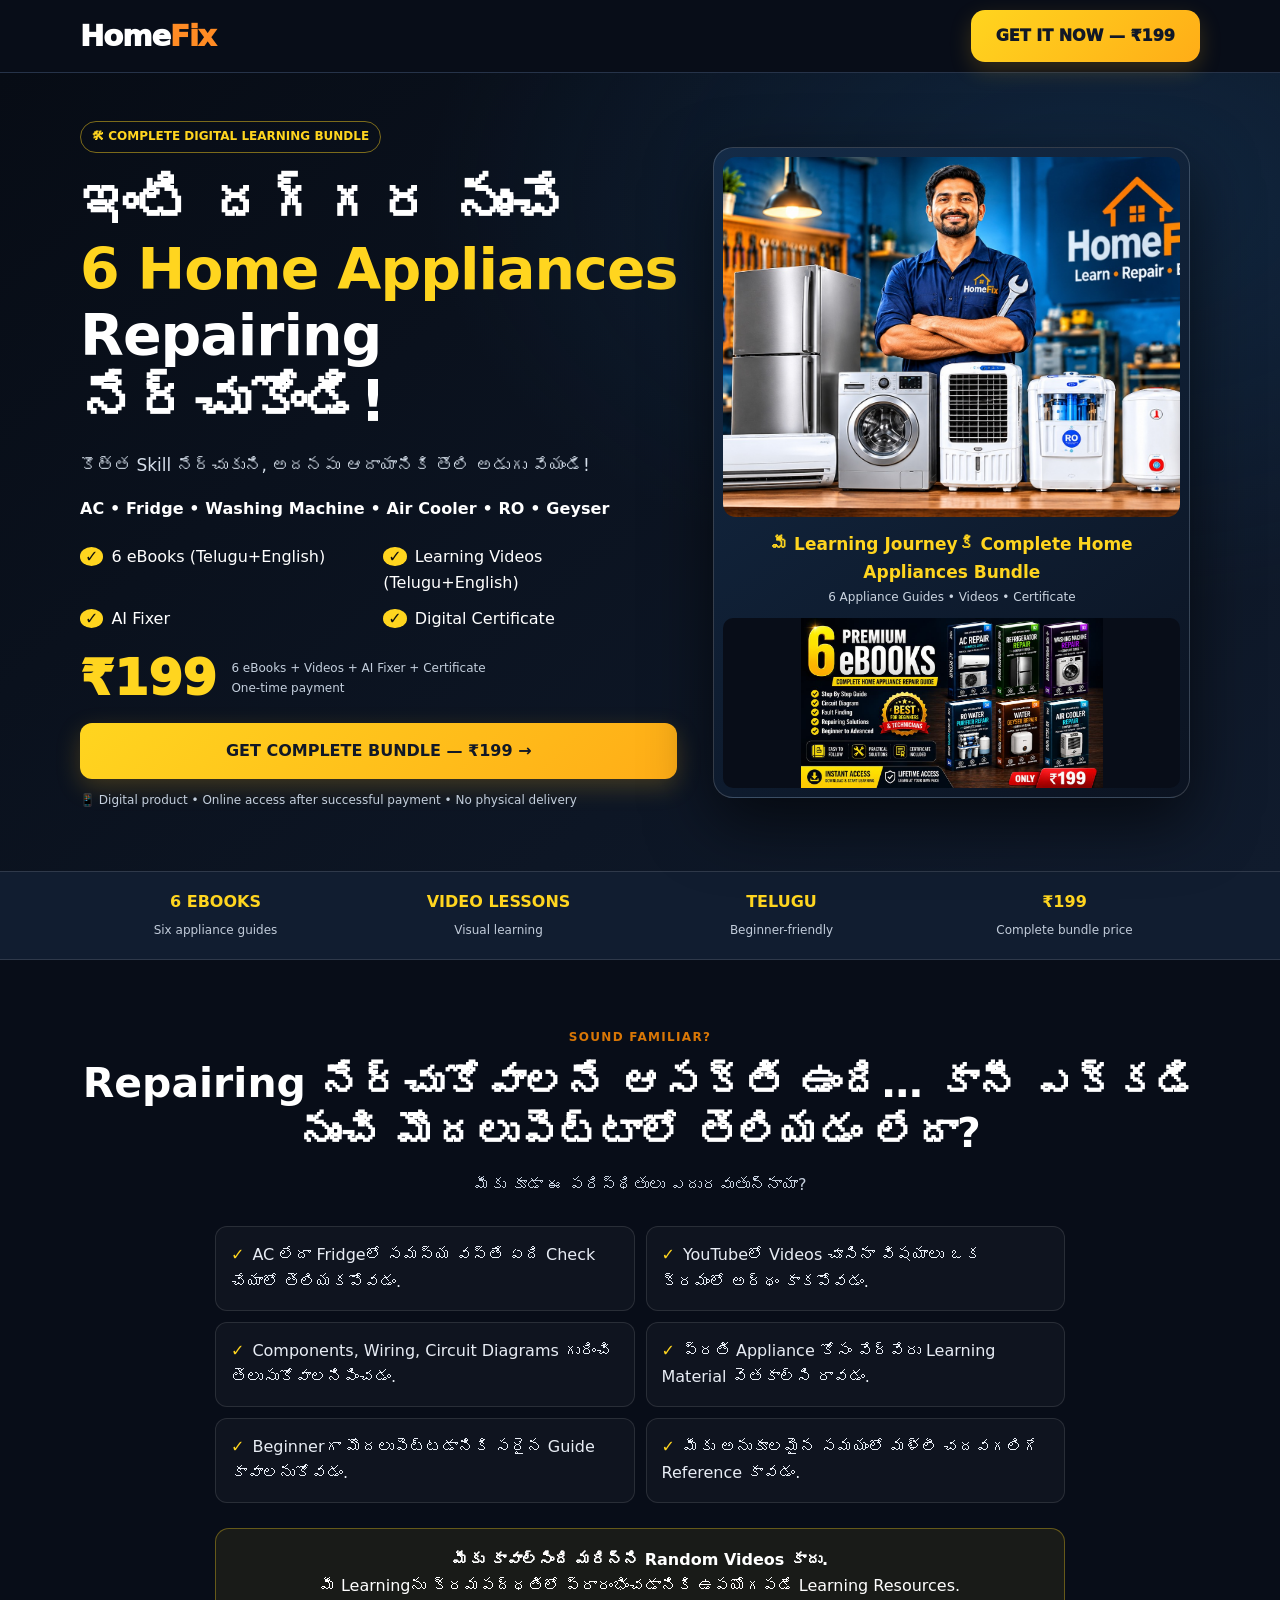
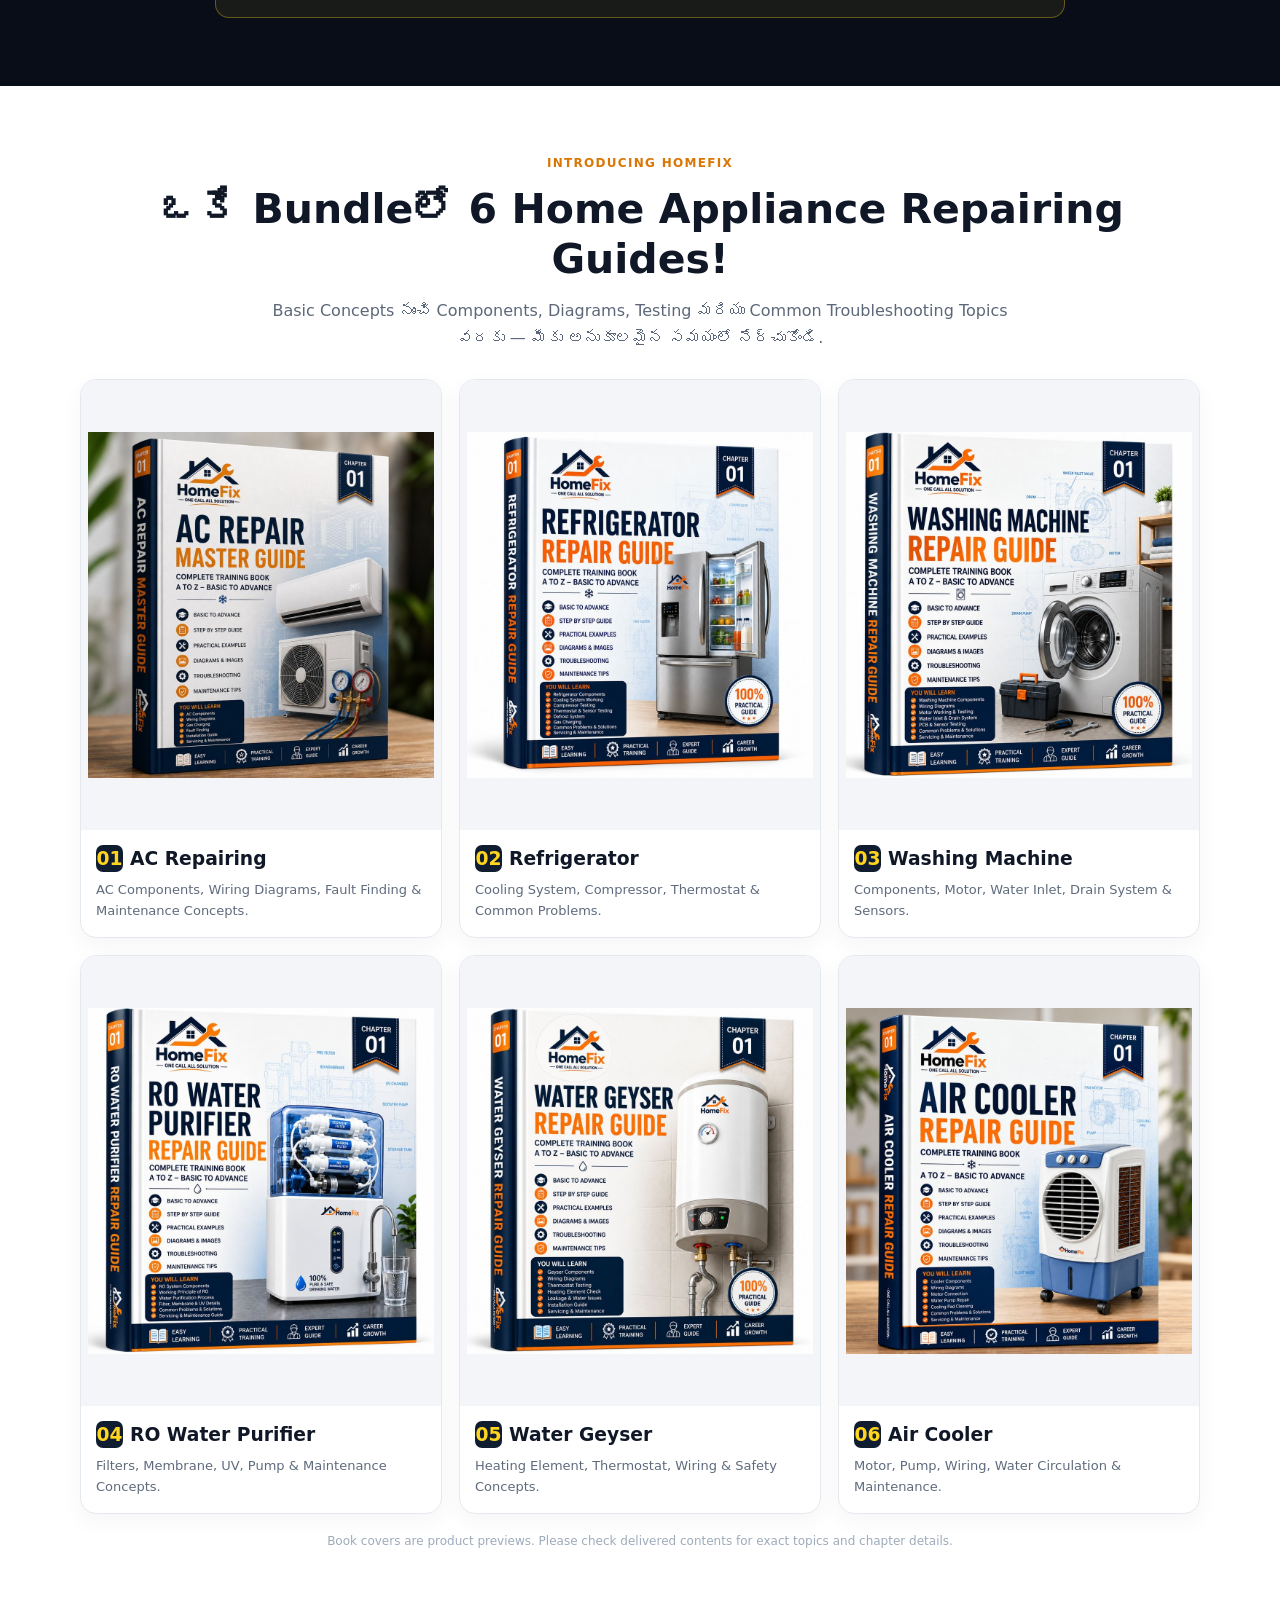
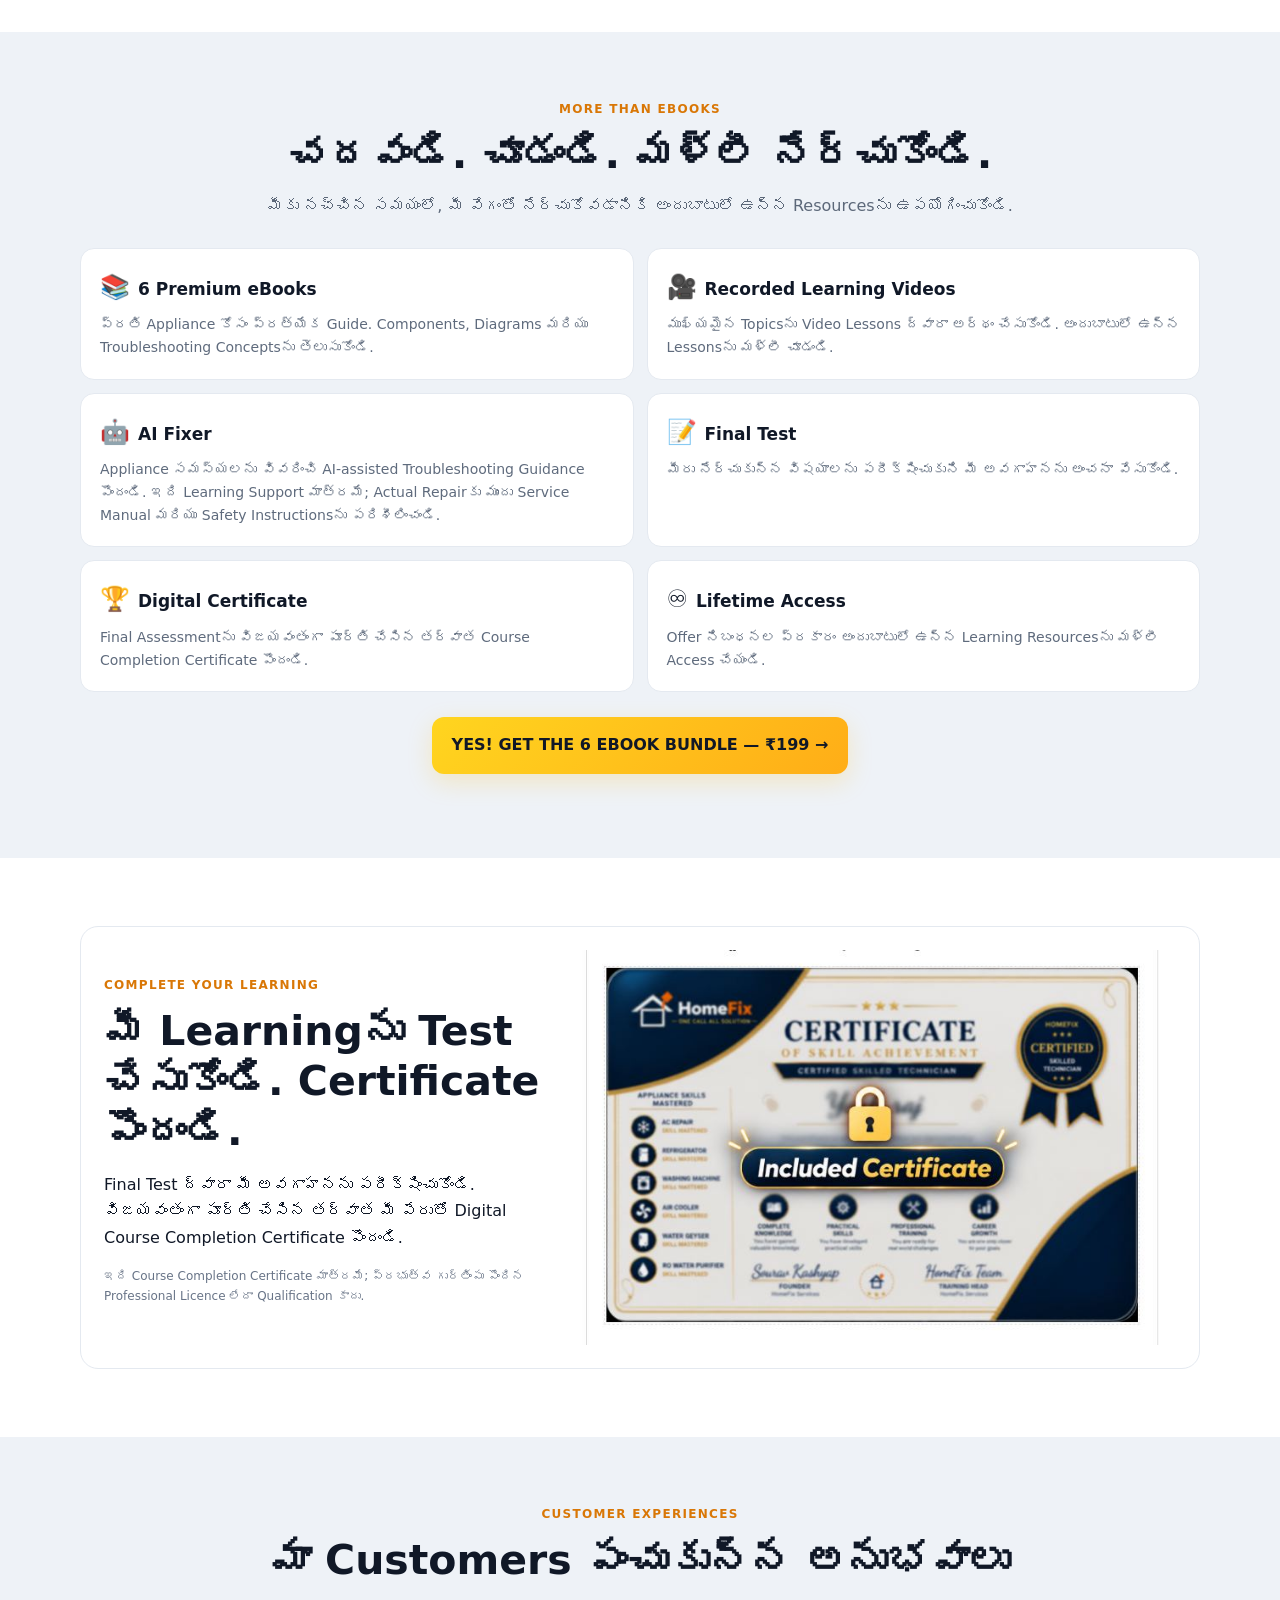
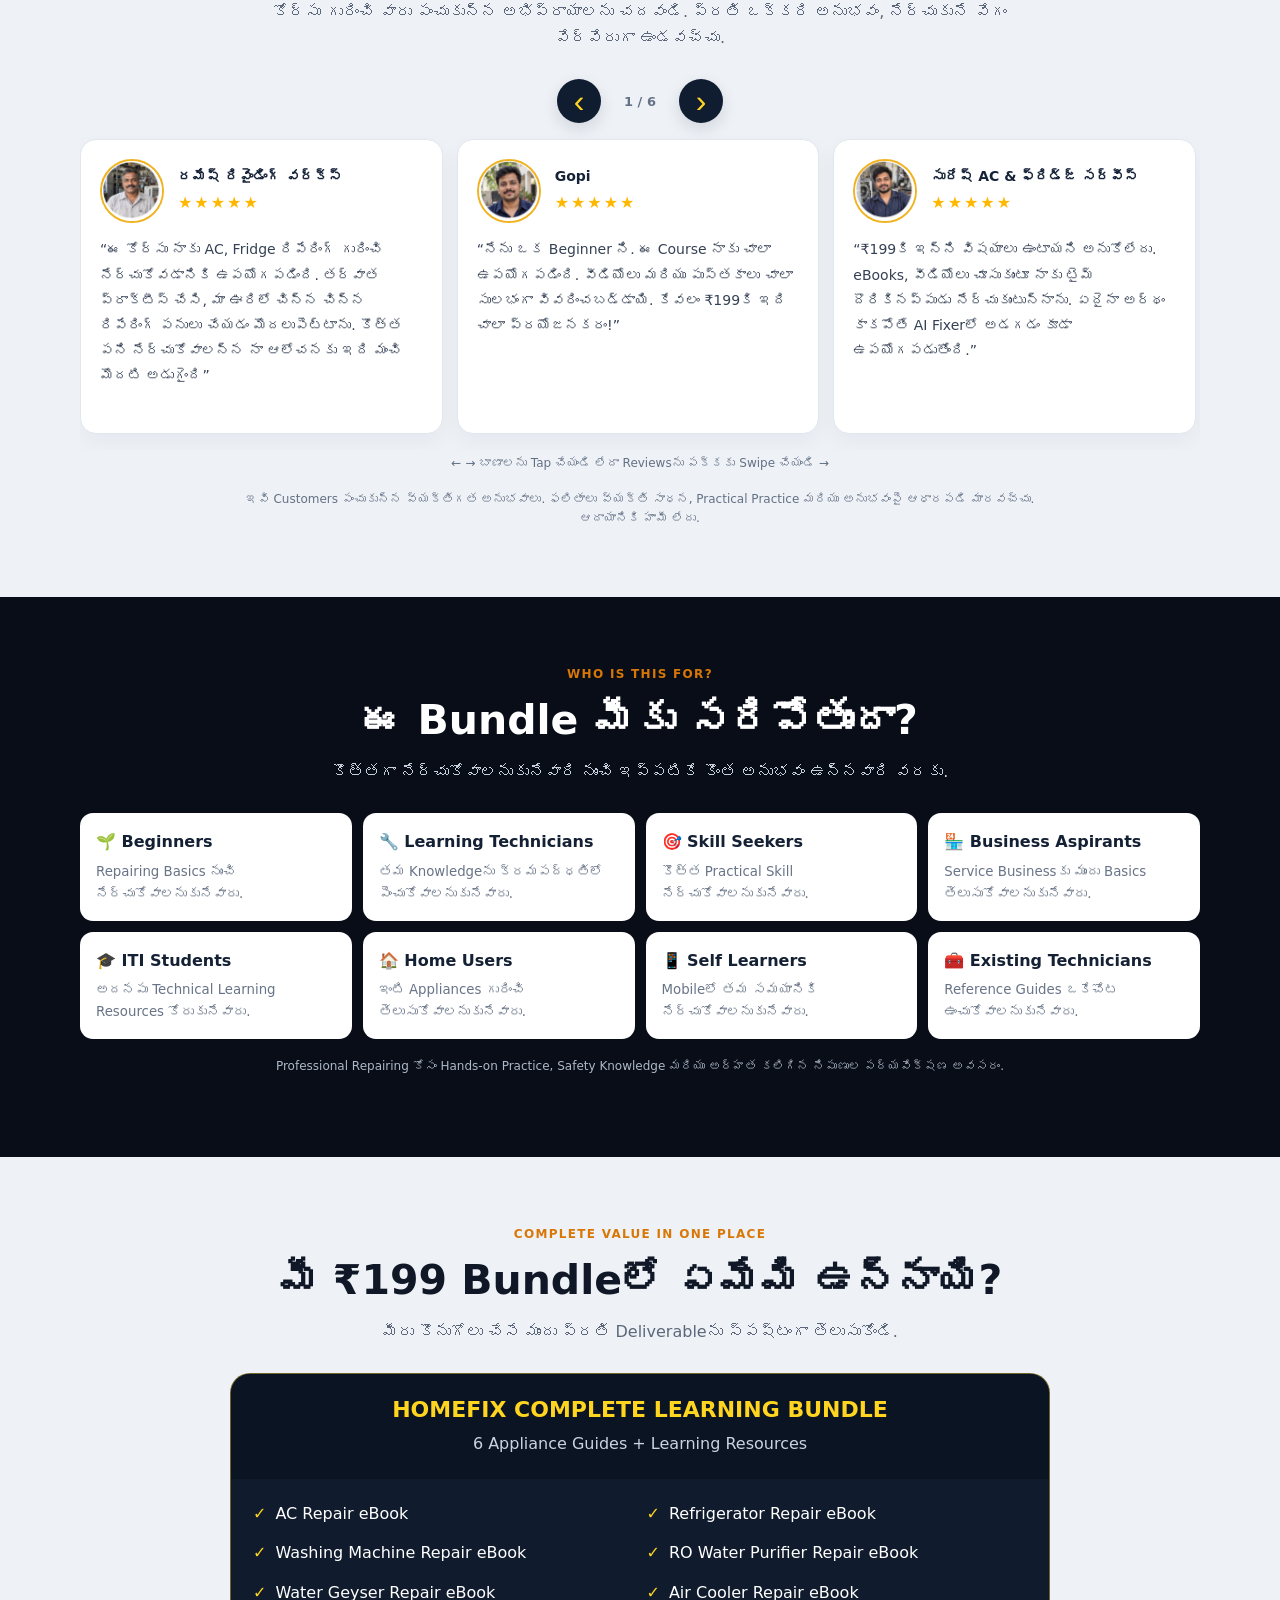
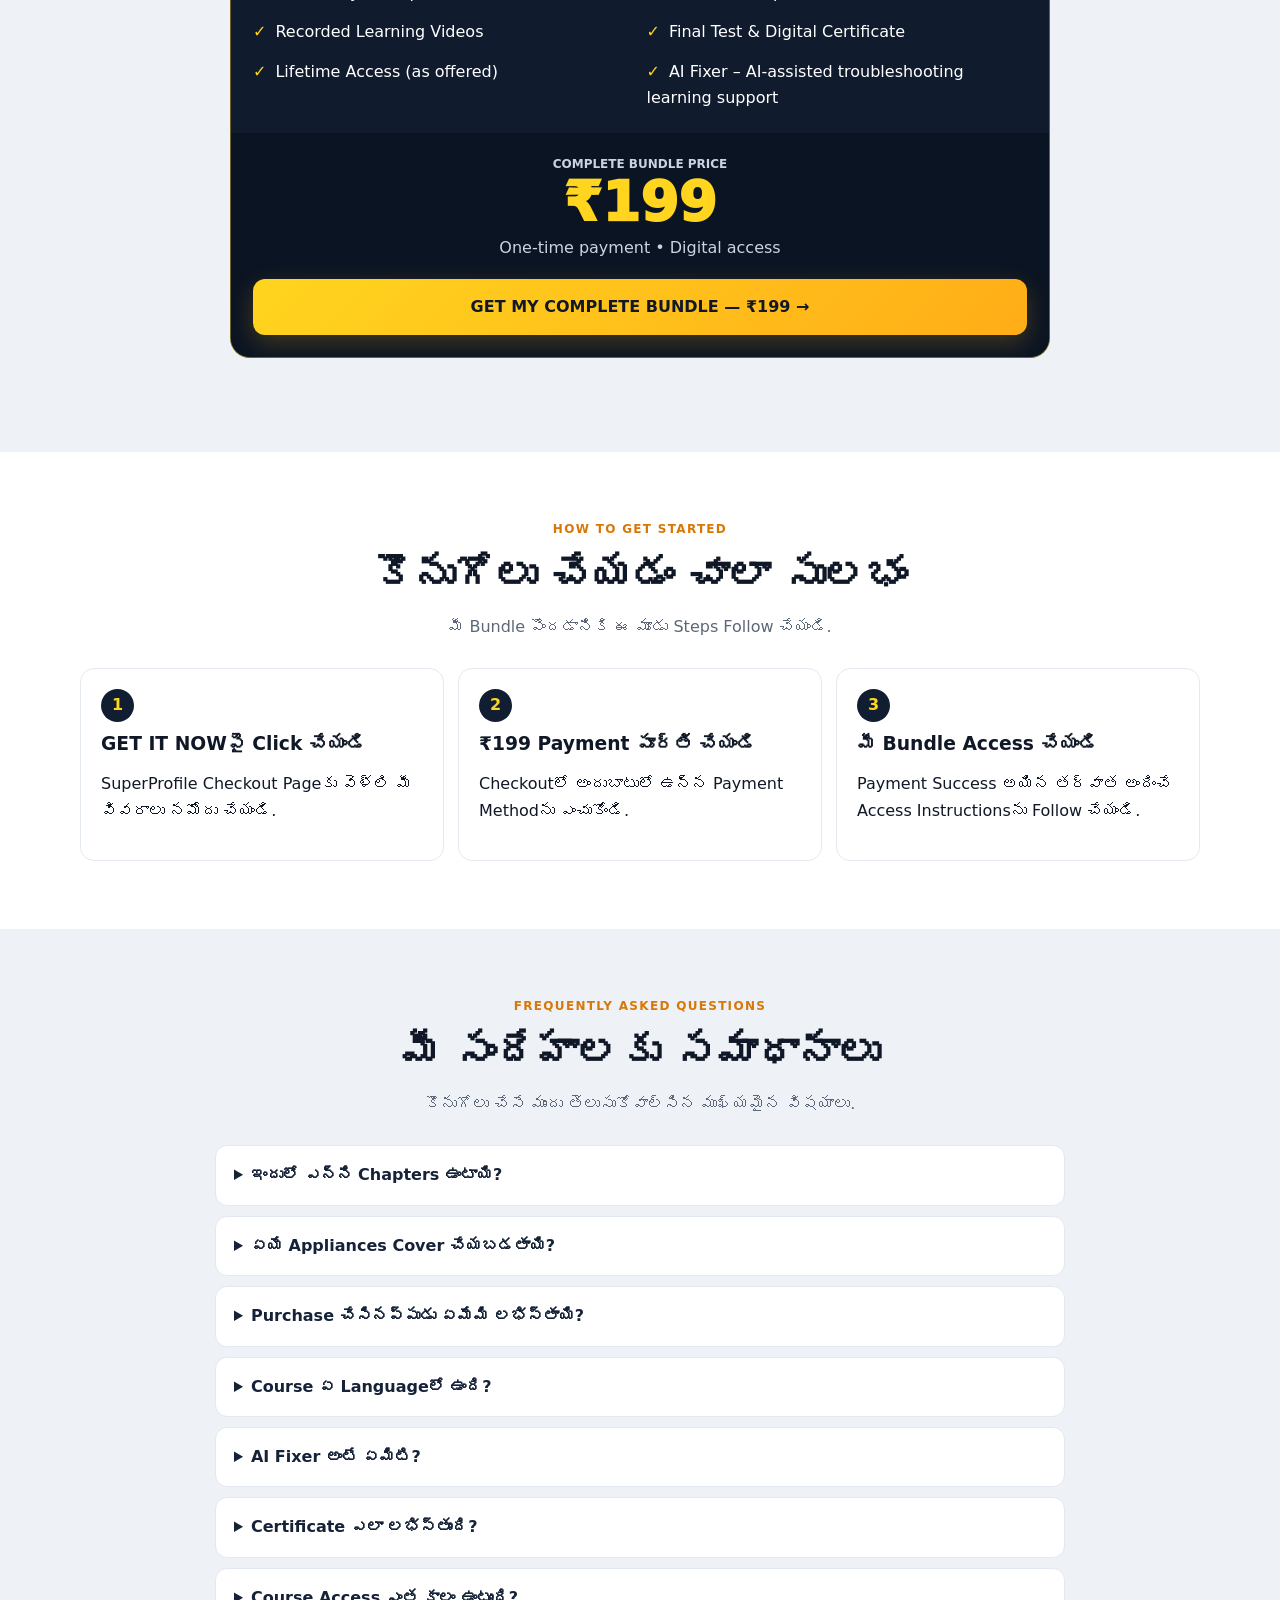
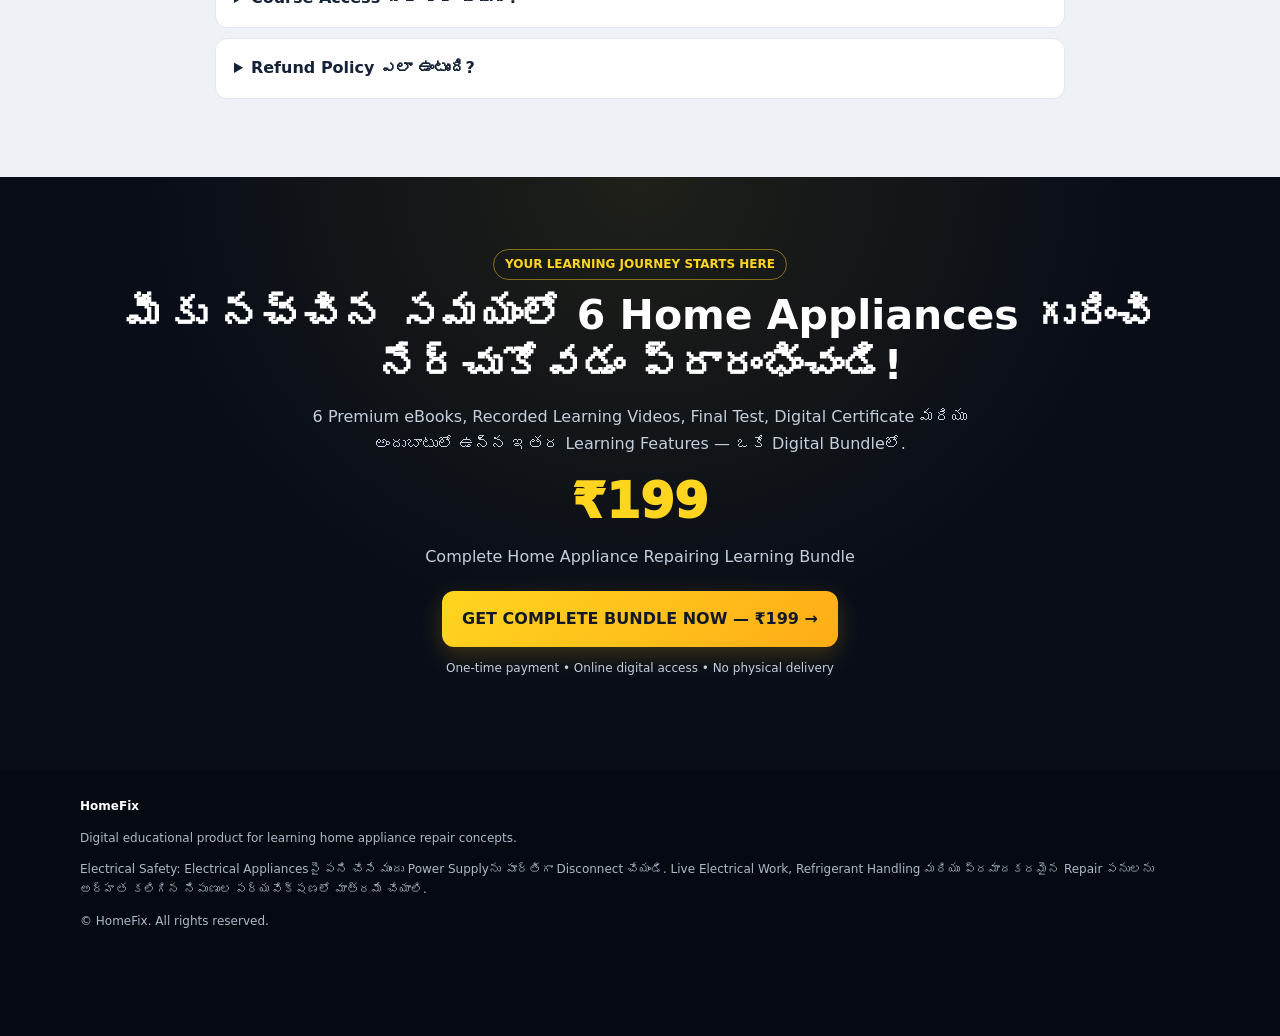
==== commit b3f063b1: "Add files via upload" ====
--- a/index.html
+++ b/index.html
@@ -1,44 +1,173 @@
+<!doctype html>
 <!DOCTYPE html>
-<html lang="te">
-<head>
-<meta charset="utf-8"/>
-<meta content="width=device-width,initial-scale=1,viewport-fit=cover" name="viewport"/>
-<meta content="#080d18" name="theme-color"/>
-<meta content="6 Home Appliance Repairing eBooks, learning videos, AI Fixer Assistant with Lifetime Access, and Digital Certificate in Telugu. HomeFix bundle ₹199." name="description"/>
-<title>HomeFix | 6 Appliance Repairing Learning Bundle in Telugu – ₹199</title>
-<link rel="preconnect" href="https://connect.facebook.net" crossorigin>
-<link rel="preconnect" href="https://scripts.clarity.ms" crossorigin>
-<link rel="preconnect" href="https://www.clarity.ms" crossorigin>
-<link rel="preconnect" href="https://www.facebook.com" crossorigin>
-<link rel="preload" as="image" media="(min-width:801px)" href="assets/technician-hero-660.b30bed9d8f.webp" imagesrcset="assets/technician-hero-360.ee1787d4e1.webp 360w, assets/technician-hero-480.1fe928a512.webp 480w, assets/technician-hero-660.b30bed9d8f.webp 660w, assets/technician-hero-960.32ed8f8a80.webp 960w" imagesizes="520px" fetchpriority="high">
-<style>:root{--navy:#080d18;--panel:#111d30;--yellow:#ffd51f;--orange:#ff8b24;--ink:#101827;--muted:#586579;--line:#e4e9f0}*{box-sizing:border-box}html{scroll-behavior:smooth;scroll-padding-top:18px}body{margin:0;font-family:system-ui,-apple-system,"Noto Sans Telugu","Nirmala UI",Arial,sans-serif;line-height:1.65;color:var(--ink);background:#f4f6fa}body.preview-modal-open{overflow:hidden}img{display:block;max-width:100%}.wrap{width:min(1120px,calc(100% - 34px));margin:auto}.dark{background:var(--navy);color:#fff}.btn{display:inline-flex;align-items:center;justify-content:center;gap:8px;text-decoration:none;text-align:center;font-weight:900;padding:15px 20px;border-radius:12px;background:linear-gradient(135deg,var(--yellow),#ffad17);color:#111827;box-shadow:0 8px 24px #ffba1838}.btn:hover{filter:brightness(1.04);transform:translateY(-1px)}.btn.full{width:100%}.topBrand{position:relative;z-index:2;background:#080d18;border-bottom:1px solid #263349}.topBrandInner{width:min(1120px,calc(100% - 34px));min-height:72px;margin:auto;display:flex;align-items:center;justify-content:space-between;gap:14px}.homefixLogo{font-size:29px;font-weight:1000;letter-spacing:-1px;color:#fff;text-decoration:none;line-height:1}.homefixLogo span{color:#ff8b24}.topBrandCta{display:inline-flex;align-items:center;justify-content:center;text-decoration:none;text-align:center;background:linear-gradient(135deg,#ffd51f,#ffad17);color:#111827;font-weight:950;border-radius:14px;padding:13px 25px;min-width:190px;box-shadow:0 8px 22px #ffba1830}.topBrandCta:hover{filter:brightness(1.04)}.reviewArrow:focus-visible,.topBrandCta:focus-visible{outline:3px solid #ff8b24;outline-offset:3px}.hero{padding:48px 0;background:radial-gradient(ellipse at 85% 15%,#17416a66,transparent 43%),linear-gradient(140deg,#070c15,#101b2d);color:#fff}.heroGrid{display:grid;grid-template-columns:1.02fr .98fr;gap:36px;align-items:center}.pill{display:inline-block;border:1px solid #ffd51f77;color:var(--yellow);padding:5px 11px;border-radius:50px;font-size:12px;font-weight:850}.hero h1{font-size:clamp(34px,5vw,57px);line-height:1.16;letter-spacing:-1px;margin:17px 0}.hero h1 .hero-highlight{color:var(--yellow);white-space:nowrap}.lead{font-size:17px;color:#d7e0ec}.heroAppliances{margin:14px 0 18px;font-weight:750;letter-spacing:.1px;line-height:1.6}.ticks{display:grid;grid-template-columns:1fr 1fr;gap:9px;margin:22px 0}.ticks span:before{content:"✓";background:var(--yellow);color:#111;border-radius:50%;padding:0 5px;margin-right:8px;font-weight:900}.price{font-size:49px;line-height:1;color:var(--yellow);font-weight:1000}.priceRow{display:flex;align-items:center;gap:15px;margin:20px 0}.note{font-size:12px;color:#c4cfdd}.heroVisual{border:1px solid #ffffff2b;border-radius:20px;padding:9px;background:linear-gradient(145deg,#142b47,#0b1321);box-shadow:0 24px 65px #0009;overflow:hidden}.techHero{width:100%;height:clamp(220px,32vw,360px);object-fit:cover;object-position:center;border-radius:13px}.heroVisualCaption{display:flex;flex-direction:column;gap:2px;padding:13px 9px 10px;color:#fff;text-align:center}.heroVisualCaption strong{color:var(--yellow);font-size:17px}.heroVisualCaption span{font-size:12px;color:#cbd5e1}.bundlePreview{width:100%;max-height:170px;object-fit:contain;border-radius:10px;background:#080d18}.trust{background:#111d30;color:#fff;border-block:1px solid #ffffff20}.trustgrid{display:grid;grid-template-columns:repeat(4,1fr);gap:12px;text-align:center;padding:17px 0}.trust strong{display:block;color:var(--yellow)}.trust small{color:#c2ccda;font-size:12px}.section{padding:68px 0}.section.dark{background:var(--navy);color:#fff}.white{background:#fff}.soft{background:#eef2f7}.center{text-align:center}.kicker{font-size:12px;letter-spacing:1.3px;font-weight:900;color:#984c00}.dark .kicker{color:#ffd51f}h2{font-size:clamp(27px,4vw,41px);line-height:1.22;margin:10px 0 14px}h3{line-height:1.25;margin:0 0 7px}.sub{max-width:760px;margin:0 auto 28px;color:#5c6879;font-size:16px}.dark .sub{color:#c5cfdd}.problemPrompt{display:inline-block;color:#ffd51f;font-size:clamp(18px,2.5vw,23px);font-weight:900;line-height:1.5;padding:12px 20px;margin:8px auto 28px;background:rgba(255,213,31,.12);border:1px solid rgba(255,213,31,.65);border-radius:12px;text-align:center;box-shadow:0 5px 18px rgba(0,0,0,.15)}.problemGrid{display:grid;grid-template-columns:1fr 1fr;gap:11px;max-width:850px;margin:25px auto}.problem{padding:15px;border:1px solid #ffffff1c;background:#ffffff08;border-radius:12px;color:#e8edf5;text-align:left}.problem b{color:var(--yellow);margin-right:8px}.callout{max-width:850px;margin:auto;padding:18px;border:1px solid #ffd51f55;border-radius:14px;background:#ffd51f12}.cards{display:grid;grid-template-columns:repeat(3,1fr);gap:17px}.card{background:#fff;border:1px solid var(--line);border-radius:16px;overflow:hidden;box-shadow:0 7px 22px #1018280b;text-align:left}.card img{width:100%;aspect-ratio:4/5;object-fit:contain;background:#f3f5f8;padding:7px}.cardbody{padding:15px}.cardbody p{margin:0;color:#5f6b7d;font-size:13px}.num{display:inline-grid;place-items:center;background:#101d31;color:var(--yellow);border-radius:7px;width:27px;height:27px;margin-right:7px}.actualPages{margin-top:11px}.actualPages summary{list-style:none;display:inline-flex;align-items:center;justify-content:space-between;width:fit-content;max-width:100%;min-height:40px;padding:9px 13px;border-radius:9px;font-size:13px;font-weight:900;line-height:1.2;gap:14px;cursor:pointer;background:#080d18;color:#fff}.actualPages summary::-webkit-details-marker{display:none}.actualPages[open] summary{border-radius:11px;background:#080d18}.actualPagesGrid{display:none}.actualPageFigure{margin:0;min-width:0;background:#fff;border:1px solid #dce4ee;border-radius:10px;overflow:hidden}.actualPageFigure img{width:100%;height:auto;object-fit:contain;background:#e8eef6}.actualPageFigure figcaption{font-size:13px;font-weight:850;color:#34445a;padding:9px;text-align:center}.pagePreviewOverlay{position:fixed;inset:0;z-index:10000;background:rgba(3,8,18,.88);display:none;align-items:center;justify-content:center;padding:18px}.pagePreviewOverlay.is-open{display:flex}.pagePreviewDialog{position:relative;width:min(1100px,100%);max-height:92vh;background:#f4f7fb;border-radius:16px;box-shadow:0 24px 90px #0009;display:flex;flex-direction:column;overflow:hidden}.pagePreviewHeader{flex:0 0 auto;display:flex;align-items:center;justify-content:space-between;gap:14px;padding:14px 18px;background:#08172d;color:#fff;border-bottom:1px solid #ffffff24}.pagePreviewTitle{font-size:17px;font-weight:900;line-height:1.3}.pagePreviewClose{flex:0 0 44px;width:44px;height:44px;border:0;border-radius:50%;background:#ffd51f;color:#08111f;font-size:30px;font-weight:900;line-height:1;cursor:pointer;display:grid;place-items:center}.pagePreviewClose:focus-visible{outline:3px solid #fff;outline-offset:3px}.pagePreviewContent{overflow-y:auto;overscroll-behavior:contain;padding:16px}.pagePreviewContent .actualPagesGrid{display:grid;grid-template-columns:repeat(2,minmax(0,1fr));gap:16px}.pagePreviewContent .actualPageFigure{box-shadow:0 5px 18px #10182812}.features{display:grid;grid-template-columns:1fr 1fr;gap:13px}.feature{background:#fff;border:1px solid var(--line);border-radius:14px;padding:19px;text-align:left}.feature h3{display:inline;font-size:17px}.feature p{margin:6px 0 0;color:#5f6b7d;font-size:14px}.ico{font-size:24px;margin-right:8px}.ctaWrap{margin-top:25px}.aiBonusSection{background:radial-gradient(ellipse at 12% 8%,#0a8f7540,transparent 38%),linear-gradient(145deg,#080d18,#111d30);color:#fff;overflow:hidden}.aiBonusTopline{display:flex;align-items:center;justify-content:center;gap:10px;flex-wrap:wrap;color:#ffd51f;font-size:12px;font-weight:950;letter-spacing:1.1px}.aiBonusGift{display:grid;place-items:center;width:34px;height:34px;background:#ffd51f1c;border:1px solid #ffd51f55;border-radius:50%;font-size:19px}.aiBonusLifetime{padding:6px 10px;border:1px solid #22c99780;border-radius:99px;color:#5eeac1;letter-spacing:.5px}.aiBonusSection h2{max-width:850px;margin:16px auto 12px;color:#fff}.aiBonusIntro{max-width:760px;margin:0 auto;color:#cbd5e1;font-size:16px}.aiBonusWrap{display:grid;grid-template-columns:minmax(0,.94fr) minmax(280px,1.06fr);gap:30px;align-items:center;max-width:1000px;margin:34px auto 0;text-align:left}.aiBonusCopy{min-width:0}.aiBonusIncluded{display:inline-block;padding:7px 12px;border-radius:999px;background:#08b98a20;border:1px solid #24d5a280;color:#61edc6;font-size:13px;font-weight:850}.aiBonusCopy h3{color:#fff;font-size:clamp(23px,3vw,31px);line-height:1.3;margin:15px 0 12px}.aiBonusCopy p{color:#d0d9e6;margin:0 0 16px;font-size:15px}.aiBonusChecks{list-style:none;padding:0;margin:18px 0;display:grid;gap:11px}.aiBonusChecks li{position:relative;padding-left:27px;color:#e7edf5;font-size:14px;line-height:1.65}.aiBonusChecks li:before{content:"✓";position:absolute;left:0;top:0;color:#55e6b8;font-weight:950;font-size:17px}.aiBonusLifetimeLine{display:flex;align-items:center;gap:12px;padding:13px 15px;margin:18px 0;background:#ffffff0b;border:1px solid #ffffff20;border-radius:13px}.aiBonusLifetimeLine>span{font-size:25px;color:#5eeac1}.aiBonusLifetimeLine strong,.aiBonusLifetimeLine small{display:block}.aiBonusLifetimeLine strong{color:#fff;font-size:15px}.aiBonusLifetimeLine small{color:#bdc9d8;font-size:12px;margin-top:2px}.aiBonusButton{width:100%;margin:3px 0 10px}.aiBonusCopy .aiBonusSafety{font-size:11px;line-height:1.65;color:#aebdce;margin:4px 0 0}.aiBonusVisual{margin:0;padding:10px;background:#fff;border:1px solid #ffffff35;border-radius:19px;box-shadow:0 20px 55px #0008;min-width:0}.aiBonusVisual img{width:100%;height:auto;max-height:720px;object-fit:contain;object-position:center;border-radius:10px;background:#f5f7fa}.aiBonusVisual figcaption{text-align:center;color:#334155;font-size:12px;font-weight:800;padding:9px 5px 2px}.certificate{display:grid;grid-template-columns:.85fr 1.15fr;gap:26px;align-items:center;padding:23px;border:1px solid var(--line);border-radius:18px;background:#fff}.certificate img{width:100%;height:auto;border-radius:10px}.reviewControls{display:flex;justify-content:center;align-items:center;gap:18px;margin:22px 0 12px}.reviewArrow{width:44px;height:44px;border:0;border-radius:50%;background:#101d31;color:#ffd51f;font-size:32px;line-height:1;cursor:pointer;box-shadow:0 6px 16px #10182820}.reviewPosition{font-size:13px;font-weight:800;color:#586579;min-width:42px;text-align:center}.reviewRail{display:flex;gap:14px;overflow-x:auto;scroll-snap-type:x mandatory;scroll-behavior:smooth;padding:4px 2px 16px;overscroll-behavior-x:contain;scrollbar-width:thin}.reviewCard{flex:0 0 calc((100% - 28px)/3);min-width:0;scroll-snap-align:start;display:flex;flex-direction:column;padding:19px;background:#fff;border:1px solid #e1e7ef;border-radius:16px;box-shadow:0 8px 22px #1018280b}.reviewPerson{display:flex;align-items:center;gap:14px;margin-bottom:14px;min-height:64px}.reviewPerson img{width:64px;height:64px;flex:0 0 64px;aspect-ratio:1/1;object-fit:cover;object-position:center;border-radius:50%;border:2px solid #f0b323}.reviewPersonInfo{display:flex;flex-direction:column;gap:3px;min-width:0}.reviewPersonInfo strong{font-size:14px;line-height:1.4;color:#152238;overflow-wrap:anywhere}.reviewStars{color:#8a5a00;letter-spacing:2px;font-size:16px}.reviewCard p{margin:0;color:#354155;font-size:14px;line-height:1.8;overflow-wrap:anywhere}.reviewHint{text-align:center;color:#586579;font-size:12px;margin:4px 0 0}.reviewNote{text-align:center;color:#586579;font-size:12px;max-width:850px;margin:16px auto 0}.audience{display:grid;grid-template-columns:repeat(4,1fr);gap:11px}.aud{background:#fff;color:#142033;border-radius:13px;padding:16px;text-align:left;font-weight:800}.aud small{display:block;color:#586579;font-weight:450;margin-top:5px}.pricePainPoint{max-width:820px;margin:22px auto 18px;padding:22px 24px;text-align:left;background:#fff;border:1px solid #f3d29a;border-left:5px solid var(--orange);border-radius:16px;box-shadow:0 8px 24px #1018280a}.pricePainLabel{display:inline-block;color:#984c00;font-size:11px;font-weight:950;letter-spacing:.6px;text-transform:uppercase}.pricePainPoint h3{font-size:clamp(19px,2.8vw,25px);line-height:1.35;color:#172033;margin:9px 0}.pricePainPoint p{color:#556174;margin:0 0 12px;font-size:14px}.pricePainAnswer{padding:12px 14px;border-radius:11px;background:#fff7e8;color:#253044;font-size:14px;line-height:1.7}.pricePainAnswer strong{color:#984c00}.priceBonusFlag{display:inline-block;margin:0 auto 14px;padding:8px 13px;border-radius:999px;background:#076e59;color:#fff;font-size:12px;font-weight:950;letter-spacing:.2px}.valuebox{max-width:820px;margin:26px auto;background:#101b2d;color:#fff;border:1px solid #ffd51f66;border-radius:20px;overflow:hidden;text-align:left}.valuehead,.valuefoot{text-align:center;padding:22px;background:#0b1423}.valuehead h3{color:var(--yellow);font-size:22px}.valuehead p{margin:0;color:#c9d4e2}.valuePriceLabel{font-size:12px;color:#c9d4e2;font-weight:800}.valueSubNote{color:#c9d4e2;margin:5px 0 17px}.valueitems{display:grid;grid-template-columns:1fr 1fr;gap:13px;padding:22px}.valueitems div:before{content:"✓";color:var(--yellow);font-weight:900;margin-right:9px}.valuefoot .price{font-size:55px}.steps{display:grid;grid-template-columns:repeat(3,1fr);gap:14px}.steps .step{background:#fff;border:1px solid var(--line);border-radius:14px;padding:20px;text-align:left;display:grid;grid-template-columns:33px minmax(0,1fr);column-gap:12px;align-items:center}.steps .step>b{grid-column:1;grid-row:1;display:grid;place-items:center;width:33px;height:33px;background:#111d30;color:var(--yellow);border-radius:50%;margin:0}.steps .step>h3{grid-column:2;grid-row:1;white-space:nowrap;min-width:0;font-size:clamp(11px,3.3vw,19px);line-height:1.3;margin:0}.steps .step>p{grid-column:1/-1;margin:14px 0 0}.faq{max-width:850px;margin:28px auto 0;text-align:left}.faq details{background:#fff;border:1px solid #e2e8f0;border-radius:12px;margin:10px 0;padding:16px 18px}.faq summary{font-weight:850;cursor:pointer;color:#152238}.faq details p{color:#5b6677;margin:12px 0 0}.final{padding:72px 0;text-align:center;background:radial-gradient(ellipse at 50% 0,#ffd51f18,transparent 55%),#080d18;color:#fff}.final p{max-width:720px;margin:12px auto 20px;color:#c4cfdd}.final .price{margin:18px}.footer{background:#050911;color:#aeb9c8;font-size:12px;padding:26px 0 92px}.footer strong{color:#fff}.sticky{display:none;position:fixed;z-index:20;bottom:0;left:0;right:0;align-items:center;gap:12px;padding:9px 13px calc(9px + env(safe-area-inset-bottom));background:#080d18f5;border-top:1px solid #ffffff26}.stickyprice{font-size:11px;color:#fff;line-height:1.3;white-space:nowrap}.stickypriceAmounts{display:flex;align-items:baseline;gap:8px}.stickyprice del{color:#aeb9c8;font-size:14px;text-decoration:line-through;text-decoration-thickness:2px}.stickyprice b{display:inline-block;color:var(--yellow);font-size:25px}.sticky .btn{flex:1;padding:12px;font-size:14px}.disclaimer{font-size:12px;color:#4f5d70;margin-top:18px}.dark .disclaimer{color:#aeb9c8}@media(max-width:800px){.heroGrid{grid-template-columns:1fr}.hero{padding:34px 0}.heroVisual{max-width:620px;margin:0 auto}.techHero{height:260px}.cards,.audience,.trustgrid{grid-template-columns:repeat(2,1fr)}.certificate{grid-template-columns:1fr}.certificate img{max-width:560px;margin:auto}.reviewCard{flex-basis:calc((100% - 14px)/2)}.section{padding:52px 0}.sticky{display:flex}}@media(max-width:760px){.aiBonusWrap{grid-template-columns:1fr;gap:22px;margin-top:25px}.aiBonusCopy h3{font-size:24px}.aiBonusVisual{width:min(100%,500px);margin:0 auto}.aiBonusVisual img{max-height:none}.pricePainPoint{padding:18px 17px}.priceBonusFlag{font-size:11px;line-height:1.45;border-radius:12px}}@media(max-width:650px){.pagePreviewOverlay{padding:0;align-items:stretch}.pagePreviewDialog{width:100%;max-height:100dvh;height:100dvh;border-radius:0}.pagePreviewHeader{padding:12px 14px;padding-top:calc(12px + env(safe-area-inset-top))}.pagePreviewTitle{font-size:16px}.pagePreviewClose{width:46px;height:46px;flex-basis:46px;font-size:32px}.pagePreviewContent{padding:12px;padding-bottom:calc(18px + env(safe-area-inset-bottom))}.pagePreviewContent .actualPagesGrid{grid-template-columns:1fr;gap:16px}.pagePreviewContent .actualPageFigure figcaption{font-size:14px;padding:10px}}@media(max-width:560px){.topBrandInner{min-height:64px;gap:10px}.homefixLogo{font-size:25px}.topBrandCta{min-width:0;padding:11px 13px;font-size:13px;border-radius:12px}.hero h1{font-size:clamp(29px,7.6vw,39px);line-height:1.22}.hero h1 .hero-highlight{display:inline-block}.heroAppliances{font-size:clamp(13px,3.8vw,16px);letter-spacing:-.25px}.reviewCard{flex-basis:88%;padding:18px}.reviewCard p{font-size:15px;line-height:1.85}.reviewControls{margin-top:16px}}@media(max-width:520px){.wrap{width:calc(100% - 26px)}.hero{padding:32px 0}.hero h1{font-size:34px}.lead{font-size:15px}.ticks{grid-template-columns:1fr}.techHero{height:220px}.bundlePreview{max-height:130px}.cards{gap:9px}.cardbody{padding:11px}.cardbody h3{font-size:14px}.cardbody p{font-size:12px}.actualPages summary{min-height:38px;padding:8px 11px;font-size:12px;gap:12px}.problemGrid,.features,.valueitems,.steps{grid-template-columns:1fr}.audience{grid-template-columns:1fr 1fr}.section{padding:45px 0}.btn{width:100%;font-size:14px}.footer{padding-bottom:105px}.sub{font-size:15px}.certificate{padding:12px;gap:12px}.certificate img{max-width:none;object-fit:contain}}</style>
-</head>
-<body>
-<noscript><img alt="" height="1" role="presentation" src="https://www.facebook.com/tr?id=1976995182940721&amp;ev=PageView&amp;noscript=1" style="display:none" width="1"/></noscript>
+
+<!DOCTYPE html>
+
+<!DOCTYPE html>
+
+<!DOCTYPE html>
+
+<!DOCTYPE html>
+
+<html lang="te"><head>
+<!-- Meta Pixel Code -->
+<script>
+!function(f,b,e,v,n,t,s)
+{if(f.fbq)return;n=f.fbq=function(){n.callMethod?
+n.callMethod.apply(n,arguments):n.queue.push(arguments)};
+if(!f._fbq)f._fbq=n;n.push=n;n.loaded=!0;n.version='2.0';
+n.queue=[];t=b.createElement(e);t.async=!0;t.src=v;
+s=b.getElementsByTagName(e)[0];s.parentNode.insertBefore(t,s)
+}(window, document,'script','https://connect.facebook.net/en_US/fbevents.js');
+fbq('init', '1976995182940721');
+fbq('track', 'PageView');
+</script>
+<!-- End Meta Pixel Code -->
+<meta charset="utf-8"/><meta content="width=device-width,initial-scale=1,viewport-fit=cover" name="viewport"/><meta content="#080d18" name="theme-color"/><meta content="6 Home Appliance Repairing eBooks and learning videos in Telugu. Complete HomeFix digital bundle for ₹199." name="description"/><title>HomeFix | 6 Appliance Repairing Learning Bundle in Telugu – ₹199</title><style>
+:root{--navy:#080d18;--panel:#111d30;--yellow:#ffd51f;--orange:#ff8b24;--ink:#101827;--muted:#647084;--line:#e4e9f0}*{box-sizing:border-box}html{scroll-behavior:smooth;scroll-padding-top:76px}body{margin:0;font-family:system-ui,-apple-system,"Noto Sans Telugu","Nirmala UI",Arial,sans-serif;line-height:1.65;color:var(--ink);background:#f4f6fa}img{display:block;max-width:100%}.wrap{width:min(1120px,calc(100% - 34px));margin:auto}.dark{background:var(--navy);color:#fff}.nav{position:sticky;top:0;z-index:10;background:rgba(8,13,24,.96);border-bottom:1px solid #263349;backdrop-filter:blur(10px)}.navin{height:62px;display:flex;align-items:center;justify-content:space-between;gap:12px}.brand{font-size:21px;font-weight:950;color:white}.brand span{color:var(--orange)}.navsmall{font-size:11px;color:#bdc8d7}.btn{display:inline-flex;align-items:center;justify-content:center;gap:8px;text-decoration:none;text-align:center;font-weight:900;padding:15px 20px;border-radius:12px;background:linear-gradient(135deg,var(--yellow),#ffad17);color:#111827;box-shadow:0 8px 24px #ffba1838}.btn:hover{filter:brightness(1.04);transform:translateY(-1px)}.btn.full{width:100%}.hero{padding:48px 0;background:radial-gradient(ellipse at 85% 15%,#17416a66,transparent 43%),linear-gradient(140deg,#070c15,#101b2d);color:white}.heroGrid{display:grid;grid-template-columns:1fr 1fr;gap:36px;align-items:center}.pill{display:inline-block;border:1px solid #ffd51f77;color:var(--yellow);padding:5px 11px;border-radius:50px;font-size:12px;font-weight:850}.hero h1{font-size:clamp(34px,5vw,57px);line-height:1.15;letter-spacing:-1px;margin:17px 0}.hero h1 em{font-style:normal;color:var(--yellow)}.lead{font-size:17px;color:#d7e0ec}.ticks{display:grid;grid-template-columns:1fr 1fr;gap:9px;margin:22px 0}.ticks span:before{content:'✓';background:var(--yellow);color:#111;border-radius:50%;padding:0 5px;margin-right:8px;font-weight:900}.price{font-size:49px;line-height:1;color:var(--yellow);font-weight:1000}.priceRow{display:flex;align-items:center;gap:15px;margin:20px 0}.note{font-size:12px;color:#c4cfdd}.heroimg{border:1px solid #ffffff26;border-radius:18px;padding:8px;background:#ffffff09;box-shadow:0 20px 60px #0008}.heroimg img{border-radius:12px;width:100%}.trust{background:#111d30;color:white;border-block:1px solid #ffffff20}.trustgrid{display:grid;grid-template-columns:repeat(4,1fr);gap:12px;text-align:center;padding:17px 0}.trust strong{display:block;color:var(--yellow)}.trust small{color:#c2ccda;font-size:12px}.section{padding:68px 0}.section.dark{background:var(--navy);color:white}.white{background:#fff}.soft{background:#eef2f7}.center{text-align:center}.kicker{font-size:12px;letter-spacing:1.3px;font-weight:900;color:#d97706}h2{font-size:clamp(27px,4vw,41px);line-height:1.22;margin:10px 0 14px}h3{line-height:1.25;margin:0 0 7px}.sub{max-width:760px;margin:0 auto 28px;color:#5c6879;font-size:16px}.dark .sub{color:#c5cfdd}.problemGrid{display:grid;grid-template-columns:1fr 1fr;gap:11px;max-width:850px;margin:25px auto}.problem{padding:15px;border:1px solid #ffffff1c;background:#ffffff08;border-radius:12px;color:#e8edf5;text-align:left}.problem b{color:var(--yellow);margin-right:8px}.callout{max-width:850px;margin:auto;padding:18px;border:1px solid #ffd51f55;border-radius:14px;background:#ffd51f12}.cards{display:grid;grid-template-columns:repeat(3,1fr);gap:17px}.card{background:white;border:1px solid var(--line);border-radius:16px;overflow:hidden;box-shadow:0 7px 22px #1018280b;text-align:left}.card img{width:100%;aspect-ratio:4/5;object-fit:contain;background:#f3f5f8;padding:7px}.cardbody{padding:15px}.cardbody p{margin:0;color:#5f6b7d;font-size:13px}.num{display:inline-grid;place-items:center;background:#101d31;color:var(--yellow);border-radius:7px;width:27px;height:27px;margin-right:7px}.features{display:grid;grid-template-columns:1fr 1fr;gap:13px}.feature{background:#fff;border:1px solid var(--line);border-radius:14px;padding:19px;text-align:left}.feature h3{display:inline;font-size:17px}.feature p{margin:6px 0 0;color:#5f6b7d;font-size:14px}.ico{font-size:24px;margin-right:8px}.audience{display:grid;grid-template-columns:repeat(4,1fr);gap:11px}.aud{background:white;color:#142033;border-radius:13px;padding:16px;text-align:left;font-weight:800}.aud small{display:block;color:#687487;font-weight:450;margin-top:5px}.certificate{display:grid;grid-template-columns:.85fr 1.15fr;gap:26px;align-items:center;padding:23px;border:1px solid var(--line);border-radius:18px;background:white}.certificate img{width:100%;border-radius:10px}.valuebox{max-width:820px;margin:26px auto;background:#101b2d;color:white;border:1px solid #ffd51f66;border-radius:20px;overflow:hidden;text-align:left}.valuehead,.valuefoot{text-align:center;padding:22px;background:#0b1423}.valuehead h3{color:var(--yellow);font-size:22px}.valueitems{display:grid;grid-template-columns:1fr 1fr;gap:13px;padding:22px}.valueitems div:before{content:'✓';color:var(--yellow);font-weight:900;margin-right:9px}.valuefoot .price{font-size:55px}.steps{display:grid;grid-template-columns:repeat(3,1fr);gap:14px}.step{background:#fff;border:1px solid var(--line);border-radius:14px;padding:20px;text-align:left}.step b{display:grid;place-items:center;width:33px;height:33px;background:#111d30;color:var(--yellow);border-radius:50%;margin-bottom:10px}.faq{max-width:850px;margin:24px auto;text-align:left}.faq details{background:#fff;border:1px solid var(--line);border-radius:12px;padding:15px 17px;margin:9px 0}.faq summary{font-weight:850;cursor:pointer}.faq p{color:#5d697a;margin-bottom:0}.final{padding:72px 0;text-align:center;background:radial-gradient(ellipse at 50% 0,#ffd51f18,transparent 55%),#080d18;color:white}.final p{max-width:720px;margin:12px auto 20px;color:#c4cfdd}.final .price{margin:18px}.footer{background:#050911;color:#aeb9c8;font-size:12px;padding:26px 0 92px}.footer strong{color:white}.footer a{color:white}.sticky{display:none;position:fixed;z-index:20;bottom:0;left:0;right:0;align-items:center;gap:12px;padding:9px 13px calc(9px + env(safe-area-inset-bottom));background:#080d18f5;border-top:1px solid #ffffff26}.stickyprice{font-size:11px;color:#fff;line-height:1.2}.stickyprice b{display:block;color:var(--yellow);font-size:22px}.sticky .btn{flex:1;padding:12px;font-size:14px}.disclaimer{font-size:12px;color:#9eabba;margin-top:18px}.dark .disclaimer{color:#aeb9c8}
+@media(max-width:800px){.heroGrid{grid-template-columns:1fr}.hero{padding:34px 0}.heroimg{max-width:650px;margin:auto}.cards{grid-template-columns:repeat(2,1fr)}.audience{grid-template-columns:repeat(2,1fr)}.trustgrid{grid-template-columns:repeat(2,1fr)}.certificate{grid-template-columns:1fr}.certificate img{max-width:560px;margin:auto}.section{padding:52px 0}.sticky{display:flex}}
+@media(max-width:520px){.wrap{width:calc(100% - 26px)}.navin{height:57px}.navsmall{display:none}.nav .btn{padding:10px 12px;font-size:12px}.hero h1{font-size:35px}.lead{font-size:15px}.ticks{grid-template-columns:1fr}.cards{gap:9px}.cardbody{padding:11px}.cardbody h3{font-size:14px}.cardbody p{font-size:12px}.problemGrid,.features,.valueitems{grid-template-columns:1fr}.steps{grid-template-columns:1fr}.audience{grid-template-columns:1fr 1fr}.section{padding:45px 0}.btn{width:100%;font-size:14px}.offer{padding:18px}.footer{padding-bottom:105px}.sub{font-size:15px}}
+
+/* HomeFix revision: technician-led hero, no fixed top header, and review proof */
+html{scroll-padding-top:18px}
+.heroGrid{grid-template-columns:1.02fr .98fr}
+.heroVisual{border:1px solid #ffffff2b;border-radius:20px;padding:9px;background:linear-gradient(145deg,#142b47,#0b1321);box-shadow:0 24px 65px #0009;overflow:hidden}
+.techHero{width:100%;height:clamp(220px,32vw,360px);object-fit:cover;object-position:center;border-radius:13px}
+.heroVisualCaption{display:flex;flex-direction:column;gap:2px;padding:13px 9px 10px;color:#fff;text-align:center}
+.heroVisualCaption strong{color:var(--yellow);font-size:17px}
+.heroVisualCaption span{font-size:12px;color:#cbd5e1}
+.bundlePreview{width:100%;max-height:170px;object-fit:contain;border-radius:10px;background:#080d18}
+.reviewGrid{display:grid;grid-template-columns:repeat(3,minmax(0,1fr));gap:14px;margin:28px 0}
+.reviewCard{background:#fff;border:1px solid #e1e7ef;border-radius:14px;padding:9px;box-shadow:0 8px 22px #1018280b;display:flex;align-items:center;justify-content:center;min-width:0}
+.reviewCard img{width:100%;height:auto;max-height:370px;object-fit:contain;border-radius:8px}
+.sharedStory{max-width:850px;margin:26px auto 0;background:#fff;border:1px solid #e3e8ef;border-left:5px solid var(--orange);border-radius:16px;padding:24px;text-align:left;box-shadow:0 10px 30px #1018280a}
+.sharedStory .stars{color:#ffb800;letter-spacing:3px;font-size:23px}
+.sharedStory p{font-size:18px;line-height:1.8;margin:8px 0 12px;color:#182337}
+.sharedStory small{color:#647084}
+.reviewNote{font-size:12px;color:#6b7788;max-width:850px;margin:18px auto 0}
+.faq{max-width:850px;margin:28px auto 0;text-align:left}
+.faq details{background:#fff;border:1px solid #e2e8f0;border-radius:12px;margin:10px 0;padding:16px 18px}
+.faq summary{font-weight:850;cursor:pointer;color:#152238}
+.faq details p{color:#5b6677;margin:12px 0 0}
+@media(max-width:800px){.heroGrid{grid-template-columns:1fr}.heroVisual{max-width:620px;margin:0 auto}.techHero{height:260px}.reviewGrid{grid-template-columns:repeat(2,minmax(0,1fr))}}
+@media(max-width:520px){.hero{padding:32px 0}.hero h1{font-size:34px}.techHero{height:220px}.bundlePreview{max-height:130px}.reviewGrid{grid-template-columns:1fr;gap:12px}.reviewCard img{max-height:420px}.sharedStory{padding:18px}.sharedStory p{font-size:16px}}
+
+/* Final polish: static brand bar and horizontal testimonial slider */
+.topBrand{position:relative;z-index:2;background:#080d18;border-bottom:1px solid #263349}
+.topBrandInner{width:min(1120px,calc(100% - 34px));min-height:72px;margin:auto;display:flex;align-items:center;justify-content:space-between;gap:14px}
+.homefixLogo{font-size:29px;font-weight:1000;letter-spacing:-1px;color:#fff;text-decoration:none;line-height:1}
+.homefixLogo span{color:#ff8b24}
+.topBrandCta{display:inline-flex;align-items:center;justify-content:center;text-decoration:none;text-align:center;background:linear-gradient(135deg,#ffd51f,#ffad17);color:#111827;font-weight:950;border-radius:14px;padding:13px 25px;min-width:190px;box-shadow:0 8px 22px #ffba1830}
+.topBrandCta:hover{filter:brightness(1.04)}
+.reviewControls{display:flex;justify-content:center;align-items:center;gap:18px;margin:22px 0 12px}
+.reviewArrow{width:44px;height:44px;border:0;border-radius:50%;background:#101d31;color:#ffd51f;font-size:32px;line-height:1;cursor:pointer;box-shadow:0 6px 16px #10182820}
+.reviewArrow:focus-visible,.topBrandCta:focus-visible{outline:3px solid #ff8b24;outline-offset:3px}
+.reviewPosition{font-size:13px;font-weight:800;color:#647084;min-width:42px;text-align:center}
+.reviewRail{display:flex;gap:14px;overflow-x:auto;scroll-snap-type:x mandatory;scroll-behavior:smooth;padding:4px 2px 16px;overscroll-behavior-x:contain;scrollbar-width:thin}
+.reviewCard{flex:0 0 calc((100% - 28px)/3);min-width:0;scroll-snap-align:start;display:flex;flex-direction:column;align-items:stretch;justify-content:flex-start;padding:19px;background:#fff;border:1px solid #e1e7ef;border-radius:16px;box-shadow:0 8px 22px #1018280b}
+.reviewPerson{display:flex;align-items:center;gap:12px;margin-bottom:14px;min-height:62px}
+.reviewPerson img{width:58px;height:58px;border-radius:50%;object-fit:cover;border:2px solid #f0b323;flex:0 0 58px}
+.reviewPersonInfo{display:flex;flex-direction:column;gap:3px;min-width:0}
+.reviewPersonInfo strong{font-size:14px;line-height:1.4;color:#152238;overflow-wrap:anywhere}
+.reviewStars{color:#ffb800;letter-spacing:2px;font-size:16px}
+.reviewCard p{margin:0;color:#354155;font-size:14px;line-height:1.8;overflow-wrap:anywhere}
+.reviewHint{text-align:center;color:#647084;font-size:12px;margin:4px 0 0}
+.reviewNote{text-align:center;color:#647084;font-size:12px;max-width:850px;margin:16px auto 0}
+@media(max-width:800px){.reviewCard{flex-basis:calc((100% - 14px)/2)}}
+@media(max-width:560px){
+ .topBrandInner{min-height:64px;gap:10px}
+ .homefixLogo{font-size:25px}
+ .topBrandCta{min-width:0;padding:11px 13px;font-size:13px;border-radius:12px}
+ .reviewCard{flex-basis:88%;padding:18px}
+ .reviewPerson img{width:54px;height:54px;flex-basis:54px}
+ .reviewCard p{font-size:15px;line-height:1.85}
+ .reviewControls{margin-top:16px}
+}
+
+/* Avatar cleanup: circular face-only transparent PNG portraits */
+.reviewPerson img{
+ width:58px!important;height:58px!important;min-width:58px;max-width:58px;
+ aspect-ratio:1/1;object-fit:cover;object-position:center;
+ border-radius:50%!important;display:block;flex:0 0 58px;
+ padding:0!important;background:transparent!important;
+ border:2px solid #f0b323;overflow:hidden;
+}
+
+/* Final avatar fit correction */
+.reviewPerson{display:flex!important;align-items:center!important;gap:14px!important}
+.reviewPerson img{
+  display:block!important;box-sizing:border-box!important;
+  width:64px!important;height:64px!important;min-width:64px!important;max-width:64px!important;
+  min-height:64px!important;max-height:64px!important;flex:0 0 64px!important;
+  aspect-ratio:1/1!important;object-fit:cover!important;object-position:center!important;
+  border-radius:50%!important;overflow:hidden!important;padding:0!important;margin:0!important;
+  background:transparent!important;border:2px solid #f0b323!important;
+}
+
+/* Approved headline: keep '6 Home Appliances' together on mobile */
+.hero h1{line-height:1.16}
+.hero h1 .hero-highlight{color:var(--yellow,#ffd21f);white-space:nowrap}
+.heroAppliances{margin:14px 0 18px;font-weight:750;letter-spacing:.1px;line-height:1.6}
+@media(max-width:560px){
+ .hero h1{font-size:clamp(29px,7.6vw,39px);line-height:1.22}
+ .hero h1 .hero-highlight{white-space:nowrap;display:inline-block}
+ .heroAppliances{font-size:clamp(13px,3.8vw,16px);letter-spacing:-.25px}
+}
+</style></head><body>
+<noscript>
+<img height="1" width="1" style="display:none"
+src="https://www.facebook.com/tr?id=1976995182940721&ev=PageView&noscript=1"/>
+</noscript>
+
 <div class="topBrand">
 <div class="topBrandInner">
 <a aria-label="HomeFix Home" class="homefixLogo" href="#top">Home<span>Fix</span></a>
 <a class="topBrandCta" href="https://superprofile.bio/vp/telugu-repair-course" rel="noopener">GET IT NOW — ₹199</a>
 </div>
 </div>
-<main id="main-content">
-<section class="hero" id="top"><div class="wrap heroGrid"><div><span class="pill">🛠 COMPLETE DIGITAL LEARNING BUNDLE</span><h1><span>ఇంటి దగ్గర నుంచే</span><br/><span class="hero-highlight">6 Home Appliances</span><br/><span>Repairing నేర్చుకోండి!</span></h1><p class="lead">కొత్త Skill నేర్చుకుని, అదనపు ఆదాయానికి తొలి అడుగు వేయండి!</p><p class="heroAppliances">AC • Fridge • Washing Machine • Air Cooler • RO • Geyser</p><div class="ticks"><span>6 eBooks (Telugu+English)</span><span>Learning Videos (Telugu+English)</span><span>FREE BONUS: AI Fixer</span><span>Digital Certificate</span></div><div class="priceRow"><div class="price">₹199</div><div class="note">6 eBooks + Videos + AI Fixer Lifetime Bonus + Certificate<br/>One-time payment</div></div><a class="btn full" href="https://superprofile.bio/vp/telugu-repair-course" rel="noopener">GET COMPLETE BUNDLE — ₹199 →</a><p class="note">📱 Digital product • Online access after successful payment • No physical delivery</p></div><div class="heroVisual"><img alt="Professional HomeFix appliance repair technician" class="techHero" decoding="async" height="421" loading="eager" sizes="(max-width:520px) calc(100vw - 46px), (max-width:800px) calc(100vw - 54px), 520px" src="assets/technician-hero-660.b30bed9d8f.webp" srcset="assets/technician-hero-360.ee1787d4e1.webp 360w, assets/technician-hero-480.1fe928a512.webp 480w, assets/technician-hero-660.b30bed9d8f.webp 660w, assets/technician-hero-960.32ed8f8a80.webp 960w" width="660"/><div class="heroVisualCaption"><strong>మీ Learning Journeyకి Complete Home Appliances Bundle</strong><span>6 Appliance Guides • Videos • Certificate</span></div><img alt="HomeFix six premium appliance repair eBooks bundle" class="bundlePreview" decoding="async" height="234" loading="lazy" sizes="(max-width:520px) 232px, 304px" src="assets/six-ebook-bundle-416.22f7a15704.webp" srcset="assets/six-ebook-bundle-320.0b8f8baeb4.webp 320w, assets/six-ebook-bundle-416.22f7a15704.webp 416w, assets/six-ebook-bundle-608.77ba99d250.webp 608w, assets/six-ebook-bundle-800.9a65bb0435.webp 800w" width="416"/></div></div></section>
+<section class="hero" id="top"><div class="wrap heroGrid"><div><span class="pill">🛠 COMPLETE DIGITAL LEARNING BUNDLE</span><h1><span>ఇంటి దగ్గర నుంచే</span><br/><span class="hero-highlight">6 Home Appliances</span><br/><span>Repairing నేర్చుకోండి!</span></h1><p class="lead">కొత్త Skill నేర్చుకుని, అదనపు ఆదాయానికి తొలి అడుగు వేయండి!</p><p class="heroAppliances">AC • Fridge • Washing Machine • Air Cooler • RO • Geyser</p><div class="ticks"><span>6 eBooks (Telugu+English)</span><span>Learning Videos (Telugu+English)</span><span>AI Fixer</span><span>Digital Certificate</span></div><div class="priceRow"><div class="price">₹199</div><div class="note">6 eBooks + Videos + AI Fixer + Certificate<br/>One-time payment</div></div><a class="btn full" href="https://superprofile.bio/vp/telugu-repair-course" rel="noopener">GET COMPLETE BUNDLE — ₹199 →</a><p class="note">📱 Digital product • Online access after successful payment • No physical delivery</p></div><div class="heroVisual"><img alt="Professional HomeFix appliance repair technician" class="techHero" loading="eager" src="assets/technician-hero.jpg"/><div class="heroVisualCaption"><strong>మీ Learning Journeyకి Complete Home Appliances Bundle</strong><span>6 Appliance Guides • Videos • Certificate</span></div><img alt="HomeFix six premium appliance repair eBooks bundle" class="bundlePreview" loading="lazy" src="assets/six-ebook-bundle.jpg"/></div></div></section>
 <div class="trust"><div class="wrap trustgrid"><div><strong>6 EBOOKS</strong><small>Six appliance guides</small></div><div><strong>VIDEO LESSONS</strong><small>Visual learning</small></div><div><strong>TELUGU</strong><small>Beginner-friendly</small></div><div><strong>₹199</strong><small>Complete bundle price</small></div></div></div>
-<section class="section dark"><div class="wrap center"><div class="kicker">SOUND FAMILIAR?</div><h2>Repairing నేర్చుకోవాలనే ఆసక్తి ఉంది… కానీ ఎక్కడి నుంచి మొదలుపెట్టాలో తెలియడం లేదా?</h2><p class="sub problemPrompt">మీకు కూడా ఈ పరిస్థితులు ఎదురవుతున్నాయా?</p><div class="problemGrid"><div class="problem"><b>✓</b>AC లేదా Fridgeలో సమస్య వస్తే ఏది Check చేయాలో తెలియకపోవడం.</div><div class="problem"><b>✓</b>ప్రతి Appliance Repairing Course కోసం బయట ₹5,000 నుంచి ₹10,000 వరకు చెల్లించాల్సి వస్తుంది.</div><div class="problem"><b>✓</b>YouTubeలో Videos చూసినా విషయాలు ఒక క్రమంలో అర్థం కాకపోవడం.</div><div class="problem"><b>✓</b>Components, Wiring, Circuit Diagrams గురించి తెలుసుకోవాలనిపించడం.</div><div class="problem"><b>✓</b>ప్రతి Appliance కోసం వేర్వేరు Learning Material వెతకాల్సి రావడం.</div><div class="problem"><b>✓</b>Beginnerగా మొదలుపెట్టడానికి సరైన Guide కావాలనుకోవడం.</div><div class="problem"><b>✓</b>మీకు అనుకూలమైన సమయంలో మళ్లీ చదవగలిగే Reference కావడం.</div></div><div class="callout"><b>మీకు కావాల్సింది మరిన్ని Random Videos కాదు.</b><br/>మీ Learningను క్రమపద్ధతిలో ప్రారంభించడానికి ఉపయోగపడే Learning Resources.</div></div></section>
-<section class="section white"><div class="wrap center"><div class="kicker">INTRODUCING HOMEFIX</div><h2>ఒకే Bundleలో 6 Home Appliance Repairing Guides!</h2><p class="sub">Basic Concepts నుంచి Components, Diagrams, Testing మరియు Common Troubleshooting Topics వరకు — మీకు అనుకూలమైన సమయంలో నేర్చుకోండి.</p><div class="cards"><article class="card"><img alt="HomeFix AC Repairing Repair Guide cover" decoding="async" height="320" loading="lazy" sizes="(max-width:520px) calc(50vw - 34px), (max-width:800px) calc(50vw - 38px), (max-width:1120px) calc(33vw - 38px), 344px" src="assets/ac-ebook-320.cd77c440ab.webp" srcset="assets/ac-ebook-320.cd77c440ab.webp 320w, assets/ac-ebook-384.a7c56bdce0.webp 384w, assets/ac-ebook-480.3502b22780.webp 480w, assets/ac-ebook-640.f1c0d4a8c8.webp 640w" width="320"/><div class="cardbody"><h3><span class="num">01</span>AC Repairing</h3><p>AC Components, Working Principle, Wiring &amp; Testing.</p><details class="actualPages"><summary>Sample <strong>పేజీలు ↗</strong></summary><div class="actualPagesGrid"><figure class="actualPageFigure"><img alt="AC Repairing Telugu eBook actual sample page 1" decoding="async" height="1152" loading="lazy" sizes="(max-width:650px) calc(100vw - 24px), (max-width:1100px) calc(50vw - 48px), 520px" src="assets/01-1-ac-repairing-768.018259ce51.webp" srcset="assets/01-1-ac-repairing-480.596878d8c0.webp 480w, assets/01-1-ac-repairing-768.018259ce51.webp 768w" width="768"/><figcaption>Actual Telugu page 1</figcaption></figure><figure class="actualPageFigure"><img alt="AC Repairing Telugu eBook actual sample page 2" decoding="async" height="1152" loading="lazy" sizes="(max-width:650px) calc(100vw - 24px), (max-width:1100px) calc(50vw - 48px), 520px" src="assets/01-2-ac-repairing-768.9fd35b462d.webp" srcset="assets/01-2-ac-repairing-480.823a8f78a2.webp 480w, assets/01-2-ac-repairing-768.9fd35b462d.webp 768w" width="768"/><figcaption>Actual Telugu page 2</figcaption></figure></div></details></div></article><article class="card"><img alt="HomeFix Refrigerator Repair Guide cover" decoding="async" height="320" loading="lazy" sizes="(max-width:520px) calc(50vw - 34px), (max-width:800px) calc(50vw - 38px), (max-width:1120px) calc(33vw - 38px), 344px" src="assets/refrigerator-ebook-320.2e4edb1210.webp" srcset="assets/refrigerator-ebook-320.2e4edb1210.webp 320w, assets/refrigerator-ebook-384.8c36a232e9.webp 384w, assets/refrigerator-ebook-480.50ac478f90.webp 480w, assets/refrigerator-ebook-640.b0651cc554.webp 640w" width="320"/><div class="cardbody"><h3><span class="num">02</span>Refrigerator</h3><p>Refrigeration Cycle, Components, Parts &amp; Troubleshooting.</p><details class="actualPages"><summary>Sample <strong>పేజీలు ↗</strong></summary><div class="actualPagesGrid"><figure class="actualPageFigure"><img alt="Refrigerator Telugu eBook actual sample page 1" decoding="async" height="1152" loading="lazy" sizes="(max-width:650px) calc(100vw - 24px), (max-width:1100px) calc(50vw - 48px), 520px" src="assets/02-1-refrigerator-768.3cfa96d1cd.webp" srcset="assets/02-1-refrigerator-480.171e7bb24c.webp 480w, assets/02-1-refrigerator-768.3cfa96d1cd.webp 768w" width="768"/><figcaption>Actual Telugu page 1</figcaption></figure><figure class="actualPageFigure"><img alt="Refrigerator Telugu eBook actual sample page 2" decoding="async" height="1152" loading="lazy" sizes="(max-width:650px) calc(100vw - 24px), (max-width:1100px) calc(50vw - 48px), 520px" src="assets/02-2-refrigerator-768.50eb4efcce.webp" srcset="assets/02-2-refrigerator-480.744e75b5da.webp 480w, assets/02-2-refrigerator-768.50eb4efcce.webp 768w" width="768"/><figcaption>Actual Telugu page 2</figcaption></figure></div></details></div></article><article class="card"><img alt="HomeFix Washing Machine Repair Guide cover" decoding="async" height="320" loading="lazy" sizes="(max-width:520px) calc(50vw - 34px), (max-width:800px) calc(50vw - 38px), (max-width:1120px) calc(33vw - 38px), 344px" src="assets/washing-machine-ebook-320.de60bf3dad.webp" srcset="assets/washing-machine-ebook-320.de60bf3dad.webp 320w, assets/washing-machine-ebook-384.1e2f910a84.webp 384w, assets/washing-machine-ebook-480.1fc4f1033b.webp 480w, assets/washing-machine-ebook-640.505fc0fb1c.webp 640w" width="320"/><div class="cardbody"><h3><span class="num">03</span>Washing Machine</h3><p>Water Inlet, Door System, Wiring &amp; Troubleshooting.</p><details class="actualPages"><summary>Sample <strong>పేజీలు ↗</strong></summary><div class="actualPagesGrid"><figure class="actualPageFigure"><img alt="Washing Machine Telugu eBook actual sample page 1" decoding="async" height="1152" loading="lazy" sizes="(max-width:650px) calc(100vw - 24px), (max-width:1100px) calc(50vw - 48px), 520px" src="assets/03-1-washing-machine-768.3cbbeae839.webp" srcset="assets/03-1-washing-machine-480.5ff005f235.webp 480w, assets/03-1-washing-machine-768.3cbbeae839.webp 768w" width="768"/><figcaption>Actual Telugu page 1</figcaption></figure><figure class="actualPageFigure"><img alt="Washing Machine Telugu eBook actual sample page 2" decoding="async" height="1152" loading="lazy" sizes="(max-width:650px) calc(100vw - 24px), (max-width:1100px) calc(50vw - 48px), 520px" src="assets/03-2-washing-machine-768.dbef6e4b70.webp" srcset="assets/03-2-washing-machine-480.189cffad6d.webp 480w, assets/03-2-washing-machine-768.dbef6e4b70.webp 768w" width="768"/><figcaption>Actual Telugu page 2</figcaption></figure></div></details></div></article><article class="card"><img alt="HomeFix RO Water Purifier Repair Guide cover" decoding="async" height="320" loading="lazy" sizes="(max-width:520px) calc(50vw - 34px), (max-width:800px) calc(50vw - 38px), (max-width:1120px) calc(33vw - 38px), 344px" src="assets/ro-ebook-320.ddf04c86ba.webp" srcset="assets/ro-ebook-320.ddf04c86ba.webp 320w, assets/ro-ebook-384.70f1f46b56.webp 384w, assets/ro-ebook-480.50742f861a.webp 480w, assets/ro-ebook-640.0ca88cac58.webp 640w" width="320"/><div class="cardbody"><h3><span class="num">04</span>RO Water Purifier</h3><p>Filters, Membrane, Water Flow &amp; Purification Process.</p><details class="actualPages"><summary>Sample <strong>పేజీలు ↗</strong></summary><div class="actualPagesGrid"><figure class="actualPageFigure"><img alt="RO Water Purifier Telugu eBook actual sample page 1" decoding="async" height="1101" loading="lazy" sizes="(max-width:650px) calc(100vw - 24px), (max-width:1100px) calc(50vw - 48px), 520px" src="assets/04-1-ro-water-purifier-768.b423b6faf2.webp" srcset="assets/04-1-ro-water-purifier-480.3148159914.webp 480w, assets/04-1-ro-water-purifier-768.b423b6faf2.webp 768w" width="768"/><figcaption>Actual Telugu page 1</figcaption></figure><figure class="actualPageFigure"><img alt="RO Water Purifier Telugu eBook actual sample page 2" decoding="async" height="1152" loading="lazy" sizes="(max-width:650px) calc(100vw - 24px), (max-width:1100px) calc(50vw - 48px), 520px" src="assets/04-2-ro-water-purifier-768.56d3af8aaa.webp" srcset="assets/04-2-ro-water-purifier-480.4f3a1088b7.webp 480w, assets/04-2-ro-water-purifier-768.56d3af8aaa.webp 768w" width="768"/><figcaption>Actual Telugu page 2</figcaption></figure></div></details></div></article><article class="card"><img alt="HomeFix Water Geyser Repair Guide cover" decoding="async" height="320" loading="lazy" sizes="(max-width:520px) calc(50vw - 34px), (max-width:800px) calc(50vw - 38px), (max-width:1120px) calc(33vw - 38px), 344px" src="assets/water-geyser-ebook-320.502ee11fc1.webp" srcset="assets/water-geyser-ebook-320.502ee11fc1.webp 320w, assets/water-geyser-ebook-384.d618c92161.webp 384w, assets/water-geyser-ebook-480.ab923271dd.webp 480w, assets/water-geyser-ebook-640.cd92cc10a2.webp 640w" width="320"/><div class="cardbody"><h3><span class="num">05</span>Water Geyser</h3><p>Heating Element, Thermostat, Wiring &amp; Safety.</p><details class="actualPages"><summary>Sample <strong>పేజీలు ↗</strong></summary><div class="actualPagesGrid"><figure class="actualPageFigure"><img alt="Water Geyser Telugu eBook actual sample page 1" decoding="async" height="1152" loading="lazy" sizes="(max-width:650px) calc(100vw - 24px), (max-width:1100px) calc(50vw - 48px), 520px" src="assets/05-1-water-geyser-768.18cf9b938d.webp" srcset="assets/05-1-water-geyser-480.2fb110df00.webp 480w, assets/05-1-water-geyser-768.18cf9b938d.webp 768w" width="768"/><figcaption>Actual Telugu page 1</figcaption></figure><figure class="actualPageFigure"><img alt="Water Geyser Telugu eBook actual sample page 2" decoding="async" height="1152" loading="lazy" sizes="(max-width:650px) calc(100vw - 24px), (max-width:1100px) calc(50vw - 48px), 520px" src="assets/05-2-water-geyser-768.9a850db3d6.webp" srcset="assets/05-2-water-geyser-480.fb39bd01dc.webp 480w, assets/05-2-water-geyser-768.9a850db3d6.webp 768w" width="768"/><figcaption>Actual Telugu page 2</figcaption></figure></div></details></div></article><article class="card"><img alt="HomeFix Air Cooler Repair Guide cover" decoding="async" height="320" loading="lazy" sizes="(max-width:520px) calc(50vw - 34px), (max-width:800px) calc(50vw - 38px), (max-width:1120px) calc(33vw - 38px), 344px" src="assets/air-cooler-ebook-320.9ef88a0761.webp" srcset="assets/air-cooler-ebook-320.9ef88a0761.webp 320w, assets/air-cooler-ebook-384.65e55e7f5d.webp 384w, assets/air-cooler-ebook-480.519b229b6f.webp 480w, assets/air-cooler-ebook-640.301be2ed34.webp 640w" width="320"/><div class="cardbody"><h3><span class="num">06</span>Air Cooler</h3><p>Water Circulation, Cooling Process, Pump &amp; Fan.</p><details class="actualPages"><summary>Sample <strong>పేజీలు ↗</strong></summary><div class="actualPagesGrid"><figure class="actualPageFigure"><img alt="Air Cooler Telugu eBook actual sample page 1" decoding="async" height="1167" loading="lazy" sizes="(max-width:650px) calc(100vw - 24px), (max-width:1100px) calc(50vw - 48px), 520px" src="assets/06-1-air-cooler-768.8eeb7936a1.webp" srcset="assets/06-1-air-cooler-480.90c5df7eae.webp 480w, assets/06-1-air-cooler-768.8eeb7936a1.webp 768w" width="768"/><figcaption>Actual Telugu page 1</figcaption></figure><figure class="actualPageFigure"><img alt="Air Cooler Telugu eBook actual sample page 2" decoding="async" height="1048" loading="lazy" sizes="(max-width:650px) calc(100vw - 24px), (max-width:1100px) calc(50vw - 48px), 520px" src="assets/06-2-air-cooler-768.18c2ddbc4c.webp" srcset="assets/06-2-air-cooler-480.a80911d3a3.webp 480w, assets/06-2-air-cooler-768.18c2ddbc4c.webp 768w" width="768"/><figcaption>Actual Telugu page 2</figcaption></figure></div></details></div></article></div><p class="disclaimer">ఇవి HomeFix Telugu eBooks నుంచి తీసుకున్న అసలు sample pages. పూర్తి guides కొనుగోలు తర్వాత అందుబాటులో ఉంటాయి.</p></div></section>
-<section class="section soft"><div class="wrap center"><div class="kicker">MORE THAN EBOOKS</div><h2>చదవండి. చూడండి. మళ్లీ నేర్చుకోండి.</h2><p class="sub">మీకు నచ్చిన సమయంలో, మీ వేగంతో నేర్చుకోవడానికి అందుబాటులో ఉన్న Resourcesను ఉపయోగించుకోండి.</p><div class="features"><div class="feature"><span class="ico">📚</span><h3>6 Premium eBooks</h3><p>ప్రతి Appliance కోసం ప్రత్యేక Guide. Components, Diagrams మరియు Troubleshooting Conceptsను తెలుసుకోండి.</p></div><div class="feature"><span class="ico">🎥</span><h3>Recorded Learning Videos</h3><p>ముఖ్యమైన Topicsను Video Lessons ద్వారా అర్థం చేసుకోండి. అందుబాటులో ఉన్న Lessonsను మళ్లీ చూడండి.</p></div><div class="feature"><span class="ico">🎁</span><h3>FREE BONUS: AI Fixer</h3><p>₹199 Bundleతో పాటు అదనపు ధర లేకుండా లభిస్తుంది. Appliance సమస్యలను వివరించి AI-assisted Troubleshooting Guidance పొందండి. AI Fixerకు Lifetime Access ఉంటుంది. ఇది Learning Support మాత్రమే; Actual Repairకు ముందు Service Manual మరియు Safety Instructionsను పరిశీలించండి.</p></div><div class="feature"><span class="ico">📝</span><h3>Final Test</h3><p>మీరు నేర్చుకున్న విషయాలను పరీక్షించుకుని మీ అవగాహనను అంచనా వేసుకోండి.</p></div><div class="feature"><span class="ico">🏆</span><h3>Digital Certificate</h3><p>Final Assessmentను విజయవంతంగా పూర్తి చేసిన తర్వాత Course Completion Certificate పొందండి.</p></div><div class="feature"><span class="ico">♾️</span><h3>Lifetime Access</h3><p>Offer నిబంధనల ప్రకారం అందుబాటులో ఉన్న Learning Resourcesను మళ్లీ Access చేయండి.</p></div></div><p class="ctaWrap"><a class="btn" href="https://superprofile.bio/vp/telugu-repair-course" rel="noopener">YES! GET THE 6 EBOOK BUNDLE — ₹199 →</a></p></div></section>
-<section class="section aiBonusSection" id="ai-fixer-bonus"><div class="wrap center"><div class="aiBonusTopline"><span class="aiBonusGift">🎁</span><span>SPECIAL FREE BONUS</span><span class="aiBonusLifetime">LIFETIME ACCESS</span></div><h2>మీ Learningకు తోడుగా AI Fixer Assistant!</h2><p class="aiBonusIntro">మీ Appliance సమస్యలను అర్థం చేసుకోవడానికి, తదుపరి ఏ విషయాలు Check చేయాలో తెలుసుకోవడానికి AI సహాయం పొందండి.</p><div class="aiBonusWrap"><div class="aiBonusCopy"><span class="aiBonusIncluded">₹199 Bundleతో అదనపు ధర లేకుండా</span><h3>మీ ప్రశ్నలకు తెలుగులో AI సహాయం</h3><p>మీ <strong>Appliance</strong> మరియు <strong>Company (Brand)</strong> ఎంచుకుని, మీ సమస్యను వివరించండి. AI Fixer మీకు Troubleshooting Learningలో మార్గనిర్దేశం చేస్తుంది.</p><ul class="aiBonusChecks"><li>సాధారణ సమస్యలు మరియు సాధ్యమైన కారణాలపై సూచనలు</li><li><strong>Multimeter Readings, Voltage Test, Resistance Values</strong> గురించి మార్గదర్శకం</li><li>Step-by-Step Troubleshooting Guidance</li><li>తెలుగు మరియు English Interface ఎంపికలు</li></ul><div class="aiBonusLifetimeLine"><span>♾️</span><div><strong>Lifetime Access</strong><small>ఈ Bundleలో AI Fixer Accessకు అదనపు ధర లేదు.</small></div></div><a class="btn aiBonusButton" href="https://superprofile.bio/vp/telugu-repair-course" rel="noopener">AI Fixer Bonusతో Bundle పొందండి — ₹199 →</a><p class="aiBonusSafety">AI Fixer ఇచ్చే సూచనలు Learning Support మాత్రమే. Electrical Safety, Service Manual లేదా అర్హత కలిగిన Technician సలహాకు ఇది ప్రత్యామ్నాయం కాదు.</p></div><figure class="aiBonusVisual"><img alt="HomeFix AI Fixer Assistant Telugu interface preview with English language option" decoding="async" height="779" loading="lazy" sizes="(max-width:650px) calc(100vw - 46px), 520px" src="assets/homefix-ai-fixer-660.38bb9c12b3.webp" srcset="assets/homefix-ai-fixer-360.30c32efb14.webp 360w, assets/homefix-ai-fixer-480.f717f6a3e1.webp 480w, assets/homefix-ai-fixer-660.38bb9c12b3.webp 660w, assets/homefix-ai-fixer-1024.ce4a476362.webp 1024w" width="660"/><figcaption>HomeFix AI Fixer Assistant — Telugu Interface Preview</figcaption></figure></div></div></section>
-<section class="section white"><div class="wrap"><div class="certificate"><div><div class="kicker">COMPLETE YOUR LEARNING</div><h2>మీ Learningను Test చేసుకోండి. Certificate పొందండి.</h2><p>Final Test ద్వారా మీ అవగాహనను పరీక్షించుకోండి. విజయవంతంగా పూర్తి చేసిన తర్వాత మీ పేరుతో Digital Course Completion Certificate పొందండి.</p></div><img alt="HomeFix digital course completion certificate preview" decoding="async" height="421" loading="lazy" sizes="(max-width:800px) calc(100vw - 50px), 460px" src="assets/course-certificate-640.d720bbb2e8.webp" srcset="assets/course-certificate-360.944ac789ca.webp 360w, assets/course-certificate-480.01ea2acffa.webp 480w, assets/course-certificate-640.d720bbb2e8.webp 640w" width="640"/></div></div></section>
-<section class="section soft"><div class="wrap"><div class="center"><div class="kicker">CUSTOMER EXPERIENCES</div><h2>మా Customers పంచుకున్న అనుభవాలు</h2><p class="sub">కోర్సు గురించి వారు పంచుకున్న అభిప్రాయాలను చదవండి. ప్రతి ఒక్కరి అనుభవం, నేర్చుకునే వేగం వేర్వేరుగా ఉండవచ్చు.</p></div><div aria-label="Testimonial navigation" class="reviewControls"><button aria-label="Previous review" class="reviewArrow" id="reviewPrev" type="button">‹</button><span class="reviewPosition" id="reviewPosition">1 / 6</span><button aria-label="Next review" class="reviewArrow" id="reviewNext" type="button">›</button></div><div aria-label="Customer reviews" class="reviewRail" id="reviewRail"><article class="reviewCard"><div class="reviewPerson"><img alt="రమేష్ రివైండింగ్ వర్క్స్ customer photo" decoding="async" height="64" loading="lazy" src="assets/ramesh-profile-64.b6b9f43dc9.webp" width="64"/><div class="reviewPersonInfo"><strong>రమేష్ రివైండింగ్ వర్క్స్</strong><span class="reviewStars">★★★★★</span></div></div><p>“ఈ కోర్సు నాకు AC, Fridge రిపేరింగ్ గురించి నేర్చుకోవడానికి ఉపయోగపడింది. తర్వాత ప్రాక్టీస్ చేసి, మా ఊరిలో చిన్న చిన్న రిపేరింగ్ పనులు చేయడం మొదలుపెట్టాను. కొత్త పని నేర్చుకోవాలన్న నా ఆలోచనకు ఇది మంచి మొదటి అడుగైంది”</p></article><article class="reviewCard"><div class="reviewPerson"><img alt="Gopi customer photo" decoding="async" height="64" loading="lazy" src="assets/gopi-profile-64.64a1a69d7f.webp" width="64"/><div class="reviewPersonInfo"><strong>Gopi</strong><span class="reviewStars">★★★★★</span></div></div><p>“నేను ఒక Beginner ని. ఈ Course నాకు చాలా ఉపయోగపడింది. వీడియోలు మరియు పుస్తకాలు చాలా సులభంగా వివరించబడ్డాయి. కేవలం ₹199కి ఇది చాలా ప్రయోజనకరం!”</p></article><article class="reviewCard"><div class="reviewPerson"><img alt="సురేష్ AC &amp; ఫ్రిడ్జ్ సర్వీస్ customer photo" decoding="async" height="64" loading="lazy" src="assets/suresh-profile-64.4ba9d128e7.webp" width="64"/><div class="reviewPersonInfo"><strong>సురేష్ AC &amp; ఫ్రిడ్జ్ సర్వీస్</strong><span class="reviewStars">★★★★★</span></div></div><p>“₹199కి ఇన్ని విషయాలు ఉంటాయని అనుకోలేదు. eBooks, వీడియోలు చూసుకుంటూ నాకు టైమ్ దొరికినప్పుడు నేర్చుకుంటున్నాను. ఏదైనా అర్థం కాకపోతే AI Fixerలో అడగడం కూడా ఉపయోగపడుతోంది.”</p></article><article class="reviewCard"><div class="reviewPerson"><img alt="శ్రీనివాస రిపేరింగ్ వర్క్స్ customer photo" decoding="async" height="64" loading="lazy" src="assets/srinivas-profile-64.00bd0bea69.webp" width="64"/><div class="reviewPersonInfo"><strong>శ్రీనివాస రిపేరింగ్ వర్క్స్</strong><span class="reviewStars">★★★★★</span></div></div><p>“Wiring ఎలా ఉంటుంది, సమస్య ఎక్కడుందో ఎలా గుర్తించాలి అనే విషయాలు ఇప్పుడు బాగా అర్థమవుతున్నాయి. eBooksలో ఒక్కో విషయం విడమరిచి చెప్పడంతో చదివి అర్థం చేసుకోవడం సులభంగా ఉంది.”</p></article><article class="reviewCard"><div class="reviewPerson"><img alt="సునీత హోమ్ అప్లయెన్స్ కేర్ customer photo" decoding="async" height="64" loading="lazy" src="assets/sunitha-profile-64.05f54a13ed.webp" width="64"/><div class="reviewPersonInfo"><strong>సునీత హోమ్ అప్లయెన్స్ కేర్</strong><span class="reviewStars">★★★★★</span></div></div><p>“వీడియోలు చూసి నేర్చుకోవడం వల్ల విషయాలు ఇంకా బాగా అర్థమయ్యాయి. కోర్సు పూర్తి చేసి, టెస్ట్ పాస్ అయ్యాక నా పేరుతో Digital Certificate కూడా వచ్చింది. షాప్‌లో పని కోసం ప్రయత్నించేటప్పుడు నేను నేర్చుకున్న విషయాల గురించి చెప్పడానికి ఇది ఉపయోగపడుతుందని అనుకుంటున్నాను.”</p></article><article class="reviewCard"><div class="reviewPerson"><img alt="పద్మ customer photo" decoding="async" height="64" loading="lazy" src="assets/padma-profile-64.40a6471e30.webp" width="64"/><div class="reviewPersonInfo"><strong>పద్మ</strong><span class="reviewStars">★★★★★</span></div></div><p>“చిన్న చిన్న రిపేరింగ్ పనులు చేస్తూ అదనంగా కొంత సంపాదించగలుగుతున్నాను. ఈ కోర్సుతో బేసిక్స్ అర్థమయ్యాయి. తర్వాత అనుభవం ఉన్న టెక్నీషియన్ దగ్గర ప్రాక్టీస్ చేసి, నాకు తెలిసిన పనులు తీసుకోవడం మొదలుపెట్టాను.”</p></article></div><p class="reviewHint">← → బాణాలను Tap చేయండి లేదా Reviewsను పక్కకు Swipe చేయండి →</p><p class="reviewNote">ఇవి Customers పంచుకున్న వ్యక్తిగత అనుభవాలు. ఫలితాలు వ్యక్తి సాధన, Practical Practice మరియు అనుభవంపై ఆధారపడి మారవచ్చు. ఆదాయానికి హామీ లేదు.</p></div></section>
+<section class="section dark"><div class="wrap center"><div class="kicker">SOUND FAMILIAR?</div><h2>Repairing నేర్చుకోవాలనే ఆసక్తి ఉంది… కానీ ఎక్కడి నుంచి మొదలుపెట్టాలో తెలియడం లేదా?</h2><p class="sub">మీకు కూడా ఈ పరిస్థితులు ఎదురవుతున్నాయా?</p><div class="problemGrid"><div class="problem"><b>✓</b>AC లేదా Fridgeలో సమస్య వస్తే ఏది Check చేయాలో తెలియకపోవడం.</div><div class="problem"><b>✓</b>YouTubeలో Videos చూసినా విషయాలు ఒక క్రమంలో అర్థం కాకపోవడం.</div><div class="problem"><b>✓</b>Components, Wiring, Circuit Diagrams గురించి తెలుసుకోవాలనిపించడం.</div><div class="problem"><b>✓</b>ప్రతి Appliance కోసం వేర్వేరు Learning Material వెతకాల్సి రావడం.</div><div class="problem"><b>✓</b>Beginnerగా మొదలుపెట్టడానికి సరైన Guide కావాలనుకోవడం.</div><div class="problem"><b>✓</b>మీకు అనుకూలమైన సమయంలో మళ్లీ చదవగలిగే Reference కావడం.</div></div><div class="callout"><b>మీకు కావాల్సింది మరిన్ని Random Videos కాదు.</b><br/>మీ Learningను క్రమపద్ధతిలో ప్రారంభించడానికి ఉపయోగపడే Learning Resources.</div></div></section>
+<section class="section white"><div class="wrap center"><div class="kicker">INTRODUCING HOMEFIX</div><h2>ఒకే Bundleలో 6 Home Appliance Repairing Guides!</h2><p class="sub">Basic Concepts నుంచి Components, Diagrams, Testing మరియు Common Troubleshooting Topics వరకు — మీకు అనుకూలమైన సమయంలో నేర్చుకోండి.</p><div class="cards">
+<article class="card"><img alt="HomeFix AC Repair Guide cover" src="assets/ac-repair-ebook.jpg"/><div class="cardbody"><h3><span class="num">01</span>AC Repairing</h3><p>AC Components, Wiring Diagrams, Fault Finding &amp; Maintenance Concepts.</p></div></article>
+<article class="card"><img alt="HomeFix Refrigerator Repair Guide cover" src="assets/refrigerator-repair-ebook.jpg"/><div class="cardbody"><h3><span class="num">02</span>Refrigerator</h3><p>Cooling System, Compressor, Thermostat &amp; Common Problems.</p></div></article>
+<article class="card"><img alt="HomeFix Washing Machine Repair Guide cover" src="assets/washing-machine-repair-ebook.jpg"/><div class="cardbody"><h3><span class="num">03</span>Washing Machine</h3><p>Components, Motor, Water Inlet, Drain System &amp; Sensors.</p></div></article>
+<article class="card"><img alt="HomeFix RO Purifier Repair Guide cover" src="assets/ro-purifier-repair-ebook.jpg"/><div class="cardbody"><h3><span class="num">04</span>RO Water Purifier</h3><p>Filters, Membrane, UV, Pump &amp; Maintenance Concepts.</p></div></article>
+<article class="card"><img alt="HomeFix Water Geyser Repair Guide cover" src="assets/water-geyser-repair-ebook.jpg"/><div class="cardbody"><h3><span class="num">05</span>Water Geyser</h3><p>Heating Element, Thermostat, Wiring &amp; Safety Concepts.</p></div></article>
+<article class="card"><img alt="HomeFix Air Cooler Repair Guide cover" src="assets/air-cooler-repair-ebook.jpg"/><div class="cardbody"><h3><span class="num">06</span>Air Cooler</h3><p>Motor, Pump, Wiring, Water Circulation &amp; Maintenance.</p></div></article></div><p class="disclaimer">Book covers are product previews. Please check delivered contents for exact topics and chapter details.</p></div></section>
+<section class="section soft"><div class="wrap center"><div class="kicker">MORE THAN EBOOKS</div><h2>చదవండి. చూడండి. మళ్లీ నేర్చుకోండి.</h2><p class="sub">మీకు నచ్చిన సమయంలో, మీ వేగంతో నేర్చుకోవడానికి అందుబాటులో ఉన్న Resourcesను ఉపయోగించుకోండి.</p><div class="features"><div class="feature"><span class="ico">📚</span><h3>6 Premium eBooks</h3><p>ప్రతి Appliance కోసం ప్రత్యేక Guide. Components, Diagrams మరియు Troubleshooting Conceptsను తెలుసుకోండి.</p></div><div class="feature"><span class="ico">🎥</span><h3>Recorded Learning Videos</h3><p>ముఖ్యమైన Topicsను Video Lessons ద్వారా అర్థం చేసుకోండి. అందుబాటులో ఉన్న Lessonsను మళ్లీ చూడండి.</p></div><div class="feature"><span class="ico">🤖</span><h3>AI Fixer</h3><p>Appliance సమస్యలను వివరించి AI-assisted Troubleshooting Guidance పొందండి. ఇది Learning Support మాత్రమే; Actual Repairకు ముందు Service Manual మరియు Safety Instructionsను పరిశీలించండి.</p></div><div class="feature"><span class="ico">📝</span><h3>Final Test</h3><p>మీరు నేర్చుకున్న విషయాలను పరీక్షించుకుని మీ అవగాహనను అంచనా వేసుకోండి.</p></div><div class="feature"><span class="ico">🏆</span><h3>Digital Certificate</h3><p>Final Assessmentను విజయవంతంగా పూర్తి చేసిన తర్వాత Course Completion Certificate పొందండి.</p></div><div class="feature"><span class="ico">♾️</span><h3>Lifetime Access</h3><p>Offer నిబంధనల ప్రకారం అందుబాటులో ఉన్న Learning Resourcesను మళ్లీ Access చేయండి.</p></div></div><p style="margin-top:25px"><a class="btn" href="https://superprofile.bio/vp/telugu-repair-course" rel="noopener">YES! GET THE 6 EBOOK BUNDLE — ₹199 →</a></p></div></section>
+<section class="section white"><div class="wrap"><div class="certificate"><div><div class="kicker">COMPLETE YOUR LEARNING</div><h2>మీ Learningను Test చేసుకోండి. Certificate పొందండి.</h2><p>Final Test ద్వారా మీ అవగాహనను పరీక్షించుకోండి. విజయవంతంగా పూర్తి చేసిన తర్వాత మీ పేరుతో Digital Course Completion Certificate పొందండి.</p><p style="font-size:12px;color:#687487">ఇది Course Completion Certificate మాత్రమే; ప్రభుత్వ గుర్తింపు పొందిన Professional Licence లేదా Qualification కాదు.</p></div><img alt="HomeFix digital course completion certificate preview" src="assets/course-certificate.jpg"/></div></div></section><section class="section soft testimonials"><div class="wrap">
+<div class="center">
+<div class="kicker">CUSTOMER EXPERIENCES</div>
+<h2>మా Customers పంచుకున్న అనుభవాలు</h2>
+<p class="sub">కోర్సు గురించి వారు పంచుకున్న అభిప్రాయాలను చదవండి. ప్రతి ఒక్కరి అనుభవం, నేర్చుకునే వేగం వేర్వేరుగా ఉండవచ్చు.</p>
+</div>
+<div aria-label="Testimonial navigation" class="reviewControls">
+<button aria-label="Previous review" class="reviewArrow" id="reviewPrev" type="button">‹</button>
+<span class="reviewPosition" id="reviewPosition">1 / 6</span>
+<button aria-label="Next review" class="reviewArrow" id="reviewNext" type="button">›</button>
+</div>
+<div aria-label="Customer reviews" class="reviewRail" id="reviewRail"><article class="reviewCard"><div class="reviewPerson"><img alt="రమేష్ రివైండింగ్ వర్క్స్ customer photo" height="64" loading="lazy" src="assets/ramesh-profile.png" style="width:64px;height:64px;object-fit:cover;border-radius:50%;" width="64"/><div class="reviewPersonInfo"><strong>రమేష్ రివైండింగ్ వర్క్స్</strong><span class="reviewStars">★★★★★</span></div></div><p>“ఈ కోర్సు నాకు AC, Fridge రిపేరింగ్ గురించి నేర్చుకోవడానికి ఉపయోగపడింది. తర్వాత ప్రాక్టీస్ చేసి, మా ఊరిలో చిన్న చిన్న రిపేరింగ్ పనులు చేయడం మొదలుపెట్టాను. కొత్త పని నేర్చుకోవాలన్న నా ఆలోచనకు ఇది మంచి మొదటి అడుగైంది”</p></article><article class="reviewCard"><div class="reviewPerson"><img alt="Gopi customer photo" height="64" loading="lazy" src="assets/gopi-profile.png" style="width:64px;height:64px;object-fit:cover;border-radius:50%;" width="64"/><div class="reviewPersonInfo"><strong>Gopi</strong><span class="reviewStars">★★★★★</span></div></div><p>“నేను ఒక Beginner ని. ఈ Course నాకు చాలా ఉపయోగపడింది. వీడియోలు మరియు పుస్తకాలు చాలా సులభంగా వివరించబడ్డాయి. కేవలం ₹199కి ఇది చాలా ప్రయోజనకరం!”</p></article><article class="reviewCard"><div class="reviewPerson"><img alt="సురేష్ AC &amp; ఫ్రిడ్జ్ సర్వీస్ customer photo" height="64" loading="lazy" src="assets/suresh-profile.png" style="width:64px;height:64px;object-fit:cover;border-radius:50%;" width="64"/><div class="reviewPersonInfo"><strong>సురేష్ AC &amp; ఫ్రిడ్జ్ సర్వీస్</strong><span class="reviewStars">★★★★★</span></div></div><p>“₹199కి ఇన్ని విషయాలు ఉంటాయని అనుకోలేదు. eBooks, వీడియోలు చూసుకుంటూ నాకు టైమ్ దొరికినప్పుడు నేర్చుకుంటున్నాను. ఏదైనా అర్థం కాకపోతే AI Fixerలో అడగడం కూడా ఉపయోగపడుతోంది.”</p></article><article class="reviewCard"><div class="reviewPerson"><img alt="శ్రీనివాస రిపేరింగ్ వర్క్స్ customer photo" height="64" loading="lazy" src="assets/srinivas-profile.png" style="width:64px;height:64px;object-fit:cover;border-radius:50%;" width="64"/><div class="reviewPersonInfo"><strong>శ్రీనివాస రిపేరింగ్ వర్క్స్</strong><span class="reviewStars">★★★★★</span></div></div><p>“Wiring ఎలా ఉంటుంది, సమస్య ఎక్కడుందో ఎలా గుర్తించాలి అనే విషయాలు ఇప్పుడు బాగా అర్థమవుతున్నాయి. eBooksలో ఒక్కో విషయం విడమరిచి చెప్పడంతో చదివి అర్థం చేసుకోవడం సులభంగా ఉంది.”</p></article><article class="reviewCard"><div class="reviewPerson"><img alt="సునీత హోమ్ అప్లయెన్స్ కేర్ customer photo" height="64" loading="lazy" src="assets/sunitha-profile.png" style="width:64px;height:64px;object-fit:cover;border-radius:50%;" width="64"/><div class="reviewPersonInfo"><strong>సునీత హోమ్ అప్లయెన్స్ కేర్</strong><span class="reviewStars">★★★★★</span></div></div><p>“వీడియోలు చూసి నేర్చుకోవడం వల్ల విషయాలు ఇంకా బాగా అర్థమయ్యాయి. కోర్సు పూర్తి చేసి, టెస్ట్ పాస్ అయ్యాక నా పేరుతో Digital Certificate కూడా వచ్చింది. షాప్‌లో పని కోసం ప్రయత్నించేటప్పుడు నేను నేర్చుకున్న విషయాల గురించి చెప్పడానికి ఇది ఉపయోగపడుతుందని అనుకుంటున్నాను.”</p></article><article class="reviewCard"><div class="reviewPerson"><img alt="పద్మ customer photo" height="64" loading="lazy" src="assets/padma-profile.png" style="width:64px;height:64px;object-fit:cover;border-radius:50%;" width="64"/><div class="reviewPersonInfo"><strong>పద్మ</strong><span class="reviewStars">★★★★★</span></div></div><p>“చిన్న చిన్న రిపేరింగ్ పనులు చేస్తూ అదనంగా కొంత సంపాదించగలుగుతున్నాను. ఈ కోర్సుతో బేసిక్స్ అర్థమయ్యాయి. తర్వాత అనుభవం ఉన్న టెక్నీషియన్ దగ్గర ప్రాక్టీస్ చేసి, నాకు తెలిసిన పనులు తీసుకోవడం మొదలుపెట్టాను.”</p></article></div><p class="reviewHint">← → బాణాలను Tap చేయండి లేదా Reviewsను పక్కకు Swipe చేయండి →</p><p class="reviewNote">ఇవి Customers పంచుకున్న వ్యక్తిగత అనుభవాలు. ఫలితాలు వ్యక్తి సాధన, Practical Practice మరియు అనుభవంపై ఆధారపడి మారవచ్చు. ఆదాయానికి హామీ లేదు.</p></div></section>
 <section class="section dark"><div class="wrap center"><div class="kicker">WHO IS THIS FOR?</div><h2>ఈ Bundle మీకు సరిపోతుందా?</h2><p class="sub">కొత్తగా నేర్చుకోవాలనుకునేవారి నుంచి ఇప్పటికే కొంత అనుభవం ఉన్నవారి వరకు.</p><div class="audience"><div class="aud">🌱 Beginners<small>Repairing Basics నుంచి నేర్చుకోవాలనుకునేవారు.</small></div><div class="aud">🔧 Learning Technicians<small>తమ Knowledgeను క్రమపద్ధతిలో పెంచుకోవాలనుకునేవారు.</small></div><div class="aud">🎯 Skill Seekers<small>కొత్త Practical Skill నేర్చుకోవాలనుకునేవారు.</small></div><div class="aud">🏪 Business Aspirants<small>Service Businessకు ముందు Basics తెలుసుకోవాలనుకునేవారు.</small></div><div class="aud">🎓 ITI Students<small>అదనపు Technical Learning Resources కోరుకునేవారు.</small></div><div class="aud">🏠 Home Users<small>ఇంటి Appliances గురించి తెలుసుకోవాలనుకునేవారు.</small></div><div class="aud">📱 Self Learners<small>Mobileలో తమ సమయానికి నేర్చుకోవాలనుకునేవారు.</small></div><div class="aud">🧰 Existing Technicians<small>Reference Guides ఒకేచోట ఉంచుకోవాలనుకునేవారు.</small></div></div><p class="disclaimer">Professional Repairing కోసం Hands-on Practice, Safety Knowledge మరియు అర్హత కలిగిన నిపుణుల పర్యవేక్షణ అవసరం.</p></div></section>
-<section class="section soft"><div class="wrap center"><div class="kicker">COMPLETE VALUE IN ONE PLACE</div><h2>మీ ₹199 Bundleలో ఏమేమి ఉన్నాయి?</h2><p class="sub">మీరు కొనుగోలు చేసే ముందు ప్రతి Deliverableను స్పష్టంగా తెలుసుకోండి.</p><div class="pricePainPoint"><span class="pricePainLabel">ఒక్కో Course కోసం బయట instituteలో విడిగా చెల్లించాల్సిన అవసరాన్ని తగ్గించండి</span><h3>ప్రతి Appliance Repairing Course కోసం బయట ₹5,000 నుంచి ₹10,000 వరకు చెల్లించాల్సి వస్తుంది!</h3><p>AC, Refrigerator, Washing Machine, RO, Geyser, Air Cooler — ఒక్కో Appliance కోసం విడివిడిగా Courses లేదా Learning Resources తీసుకుంటే ఒక్కో దానికి Fee చెల్లించాల్సి రావచ్చు.</p><div class="pricePainAnswer"><strong>HomeFixలో:</strong> 6 Appliance eBooks + Recorded Videos + AI Fixer Lifetime Access + Digital Certificate — అన్నీ ఒకే ₹199 Bundleలో.</div></div><div class="valuebox"><div class="valuehead"><h3>HOMEFIX COMPLETE LEARNING BUNDLE</h3><p>6 Appliance Guides + Learning Resources</p></div><div class="valueitems"><div>AC Repair eBook</div><div>Refrigerator Repair eBook</div><div>Washing Machine Repair eBook</div><div>RO Water Purifier Repair eBook</div><div>Water Geyser Repair eBook</div><div>Air Cooler Repair eBook</div><div>Recorded Learning Videos</div><div>Final Test &amp; Digital Certificate</div><div>Lifetime Access (as offered)</div><div>AI Fixer Assistant – FREE BONUS (Lifetime Access)</div></div><div class="valuefoot"><div class="priceBonusFlag">🎁 FREE BONUS: AI Fixer Assistant — LIFETIME ACCESS</div><div class="valuePriceLabel">COMPLETE BUNDLE PRICE</div><div class="price">₹199</div><p class="valueSubNote">One-time payment • Digital access • AI Fixer Lifetime Access</p><a class="btn full" href="https://superprofile.bio/vp/telugu-repair-course" rel="noopener">GET MY COMPLETE BUNDLE — ₹199 →</a></div></div></div></section>
-<section class="section white"><div class="wrap center"><div class="kicker">HOW TO GET STARTED</div><h2>కొనుగోలు చేయడం చాలా సులభం</h2><p class="sub">మీ Bundle పొందడానికి ఈ మూడు Steps Follow చేయండి.</p><div class="steps"><div class="step"><b>1</b><h3>GET IT NOWపై Click చేయండి</h3><p>SuperProfile Checkout Pageకు వెళ్లి మీ వివరాలు నమోదు చేయండి.</p></div><div class="step"><b>2</b><h3>₹199 Payment పూర్తి చేయండి</h3><p>Checkoutలో అందుబాటులో ఉన్న Payment Methodను ఎంచుకోండి.</p></div><div class="step"><b>3</b><h3>మీ Bundle Access చేయండి</h3><p>Payment Success అయిన తర్వాత అందించే link ద్వారా Instructionsను Follow చేయండి.</p></div></div></div></section>
-<section class="section soft"><div class="wrap center"><div class="kicker">FREQUENTLY ASKED QUESTIONS</div><h2>మీ సందేహాలకు సమాధానాలు</h2><p class="sub">కొనుగోలు చేసే ముందు తెలుసుకోవాల్సిన ముఖ్యమైన విషయాలు.</p><div class="faq"><details><summary>ఇందులో ఎన్ని Chapters ఉంటాయి?</summary><p>ప్రతి eBookలో 10 నుండి 25 Chapters వరకు ఉంటాయి.</p></details><details><summary>ఏయే Appliances Cover చేయబడతాయి?</summary><p>ఇందులో AC, Refrigerator, Washing Machine, Air Cooler, RO Water Purifier మరియు Water Geyserలు Cover చేయబడతాయి.</p></details><details><summary>Purchase చేసినప్పుడు ఏమేమి లభిస్తాయి?</summary><p>మీకు 6 Premium eBooks, Recorded Video Course, AI Fixer Access, Final Test మరియు Digital Certificate లభిస్తాయి.</p></details><details><summary>Course ఏ Languageలో ఉంది?</summary><p>ఈ Courseను సులభమైన తెలుగులో + English Technical Termsతో వివరించడం వల్ల మీరు సులభంగా అర్థం చేసుకోవచ్చు.</p></details><details><summary>AI Fixer అంటే ఏమిటి? Access ఎంతకాలం ఉంటుంది?</summary><p>ఇది Step-by-Step AI-assisted Troubleshooting Learning Tool. మీ Appliance మరియు Company (Brand) ఎంచుకుని సమస్యను వివరించినప్పుడు, సాధ్యమైన Checks మరియు Next Steps తెలుసుకోవడానికి మార్గనిర్దేశం చేస్తుంది. AI Fixer ₹199 Bundleలో FREE BONUSగా లభిస్తుంది మరియు దీనికి Lifetime Access ఉంటుంది. ఇది Professional Diagnosis లేదా Safety Proceduresకు ప్రత్యామ్నాయం కాదు.</p></details><details><summary>Certificate ఎలా లభిస్తుంది?</summary><p>Courseను పూర్తిగా Complete చేసిన తర్వాత జరిగే Final Testలో Pass అయితే, మీ పేరుతో Digital Course Completion Certificate లభిస్తుంది.</p></details><details><summary>Course Access ఎంత కాలం ఉంటుంది?</summary><p>మీకు Lifetime Access లభిస్తుంది. కాబట్టి, మీకు వీలైనప్పుడు ఎప్పుడైనా చదువుకోవచ్చు.</p></details><details><summary>Refund Policy ఎలా ఉంటుంది?</summary><p>కొనుగోలు చేసిన తేదీ నుంచి 30 రోజుల్లో Refund Request చేయవచ్చు. Refund Eligibility, Request Process మరియు వర్తించే నిబంధనలు ప్రచురించిన Refund Policy ప్రకారం ఉంటాయి. Request చేయడానికి Checkoutలో చూపించిన Refund Instructionsను అనుసరించండి.</p></details></div></div></section>
+<section class="section soft"><div class="wrap center"><div class="kicker">COMPLETE VALUE IN ONE PLACE</div><h2>మీ ₹199 Bundleలో ఏమేమి ఉన్నాయి?</h2><p class="sub">మీరు కొనుగోలు చేసే ముందు ప్రతి Deliverableను స్పష్టంగా తెలుసుకోండి.</p><div class="valuebox"><div class="valuehead"><h3>HOMEFIX COMPLETE LEARNING BUNDLE</h3><p style="margin:0;color:#c9d4e2">6 Appliance Guides + Learning Resources</p></div><div class="valueitems"><div>AC Repair eBook</div><div>Refrigerator Repair eBook</div><div>Washing Machine Repair eBook</div><div>RO Water Purifier Repair eBook</div><div>Water Geyser Repair eBook</div><div>Air Cooler Repair eBook</div><div>Recorded Learning Videos</div><div>Final Test &amp; Digital Certificate</div><div>Lifetime Access (as offered)</div><div>AI Fixer – AI-assisted troubleshooting learning support</div></div><div class="valuefoot"><div style="font-size:12px;color:#c9d4e2;font-weight:800">COMPLETE BUNDLE PRICE</div><div class="price">₹199</div><p style="color:#c9d4e2;margin:5px 0 17px">One-time payment • Digital access</p><a class="btn full" href="https://superprofile.bio/vp/telugu-repair-course" rel="noopener">GET MY COMPLETE BUNDLE — ₹199 →</a></div></div></div></section>
+<section class="section white"><div class="wrap center"><div class="kicker">HOW TO GET STARTED</div><h2>కొనుగోలు చేయడం చాలా సులభం</h2><p class="sub">మీ Bundle పొందడానికి ఈ మూడు Steps Follow చేయండి.</p><div class="steps"><div class="step"><b>1</b><h3>GET IT NOWపై Click చేయండి</h3><p>SuperProfile Checkout Pageకు వెళ్లి మీ వివరాలు నమోదు చేయండి.</p></div><div class="step"><b>2</b><h3>₹199 Payment పూర్తి చేయండి</h3><p>Checkoutలో అందుబాటులో ఉన్న Payment Methodను ఎంచుకోండి.</p></div><div class="step"><b>3</b><h3>మీ Bundle Access చేయండి</h3><p>Payment Success అయిన తర్వాత అందించే Access Instructionsను Follow చేయండి.</p></div></div></div></section>
+<section class="section soft faqSection"><div class="wrap center"><div class="kicker">FREQUENTLY ASKED QUESTIONS</div><h2>మీ సందేహాలకు సమాధానాలు</h2><p class="sub">కొనుగోలు చేసే ముందు తెలుసుకోవాల్సిన ముఖ్యమైన విషయాలు.</p><div class="faq"><details><summary>ఇందులో ఎన్ని Chapters ఉంటాయి?</summary><p>ప్రతి eBookలో 10 నుండి 25 Chapters వరకు ఉంటాయి.</p></details><details><summary>ఏయే Appliances Cover చేయబడతాయి?</summary><p>ఇందులో AC, Refrigerator, Washing Machine, Air Cooler, RO Water Purifier మరియు Water Geyserలు Cover చేయబడతాయి.</p></details><details><summary>Purchase చేసినప్పుడు ఏమేమి లభిస్తాయి?</summary><p>మీకు 6 Premium eBooks, Recorded Video Course, AI Fixer Access, Final Test మరియు Digital Certificate లభిస్తాయి.</p></details><details><summary>Course ఏ Languageలో ఉంది?</summary><p>ఈ Courseను సులభమైన తెలుగులో + English Technical Termsతో వివరించడం వల్ల మీరు సులభంగా అర్థం చేసుకోవచ్చు.</p></details><details><summary>AI Fixer అంటే ఏమిటి?</summary><p>ఇది ఒక Step-by-Step Troubleshooting Guidance Tool. ఏదైనా Applianceలో Problem వచ్చినప్పుడు, సమస్యను అర్థం చేసుకోవడానికి మరియు సాధ్యమైన Checks, Next Steps తెలుసుకోవడానికి మార్గనిర్దేశం చేస్తుంది. ఇది Professional Diagnosis లేదా Safety Proceduresకు ప్రత్యామ్నాయం కాదు.</p></details><details><summary>Certificate ఎలా లభిస్తుంది?</summary><p>Courseను పూర్తిగా Complete చేసిన తర్వాత జరిగే Final Testలో Pass అయితే, మీ పేరుతో Digital Course Completion Certificate లభిస్తుంది.</p></details><details><summary>Course Access ఎంత కాలం ఉంటుంది?</summary><p>మీకు Lifetime Access లభిస్తుంది. కాబట్టి, మీకు వీలైనప్పుడు ఎప్పుడైనా చదువుకోవచ్చు.</p></details><details><summary>Refund Policy ఎలా ఉంటుంది?</summary><p>కొనుగోలు చేసిన తేదీ నుంచి 30 రోజుల్లో Refund Request చేయవచ్చు. Refund Eligibility, Request Process మరియు వర్తించే నిబంధనలు ప్రచురించిన Refund Policy ప్రకారం ఉంటాయి. Request చేయడానికి Checkoutలో చూపించిన Refund Instructionsను అనుసరించండి.</p></details></div></div></section>
 <section class="final"><div class="wrap"><span class="pill">YOUR LEARNING JOURNEY STARTS HERE</span><h2>మీకు నచ్చిన సమయంలో 6 Home Appliances గురించి నేర్చుకోవడం ప్రారంభించండి!</h2><p>6 Premium eBooks, Recorded Learning Videos, Final Test, Digital Certificate మరియు అందుబాటులో ఉన్న ఇతర Learning Features — ఒకే Digital Bundleలో.</p><div class="price">₹199</div><p>Complete Home Appliance Repairing Learning Bundle</p><a class="btn" href="https://superprofile.bio/vp/telugu-repair-course" rel="noopener">GET COMPLETE BUNDLE NOW — ₹199 →</a><p class="note">One-time payment • Online digital access • No physical delivery</p></div></section>
-</main>
 <footer class="footer"><div class="wrap"><strong>HomeFix</strong><p>Digital educational product for learning home appliance repair concepts.</p><p>Electrical Safety: Electrical Appliancesపై పని చేసే ముందు Power Supplyను పూర్తిగా Disconnect చేయండి. Live Electrical Work, Refrigerant Handling మరియు ప్రమాదకరమైన Repair పనులను అర్హత కలిగిన నిపుణుల పర్యవేక్షణలో మాత్రమే చేయాలి.</p><p>© HomeFix. All rights reserved.</p></div></footer>
-<div class="sticky"><div class="stickyprice">COMPLETE BUNDLE<div class="stickypriceAmounts"><del>₹1,499</del><b>₹199</b></div></div><a class="btn" href="https://superprofile.bio/vp/telugu-repair-course" rel="noopener">GET IT NOW →</a></div>
-<div class="pagePreviewOverlay" id="pagePreviewOverlay" aria-hidden="true"><section class="pagePreviewDialog" role="dialog" aria-modal="true" aria-labelledby="pagePreviewTitle"><header class="pagePreviewHeader"><div class="pagePreviewTitle" id="pagePreviewTitle"><strong>Sample పేజీలు</strong></div><button class="pagePreviewClose" id="pagePreviewClose" type="button" aria-label="Close preview">×</button></header><div class="pagePreviewContent" id="pagePreviewContent"></div></section></div>
-<script src="assets/app.1ee59f4fda.js" defer></script>
-</body>
-</html>+<div class="sticky"><div class="stickyprice">COMPLETE BUNDLE<b>₹199</b></div><a class="btn" href="https://superprofile.bio/vp/telugu-repair-course" rel="noopener">GET IT NOW →</a></div>
+<script>
+(function(){
+ const rail=document.getElementById('reviewRail');
+ const prev=document.getElementById('reviewPrev');
+ const next=document.getElementById('reviewNext');
+ const pos=document.getElementById('reviewPosition');
+ if(!rail||!prev||!next||!pos)return;
+ const cards=()=>Array.from(rail.querySelectorAll('.reviewCard'));
+ function current(){const c=cards();if(!c.length)return 0;let best=0,dist=Infinity;c.forEach((el,i)=>{const d=Math.abs(el.offsetLeft-rail.scrollLeft);if(d<dist){dist=d;best=i;}});return best;}
+ function update(){const c=cards();pos.textContent=(current()+1)+' / '+c.length;}
+ function go(delta){const c=cards();if(!c.length)return;let i=Math.max(0,Math.min(c.length-1,current()+delta));c[i].scrollIntoView({behavior:'smooth',block:'nearest',inline:'start'});setTimeout(update,350);}
+ prev.addEventListener('click',()=>go(-1));next.addEventListener('click',()=>go(1));
+ rail.addEventListener('scroll',()=>{window.requestAnimationFrame(update);},{passive:true});
+ update();
+})();
+</script></body></html>
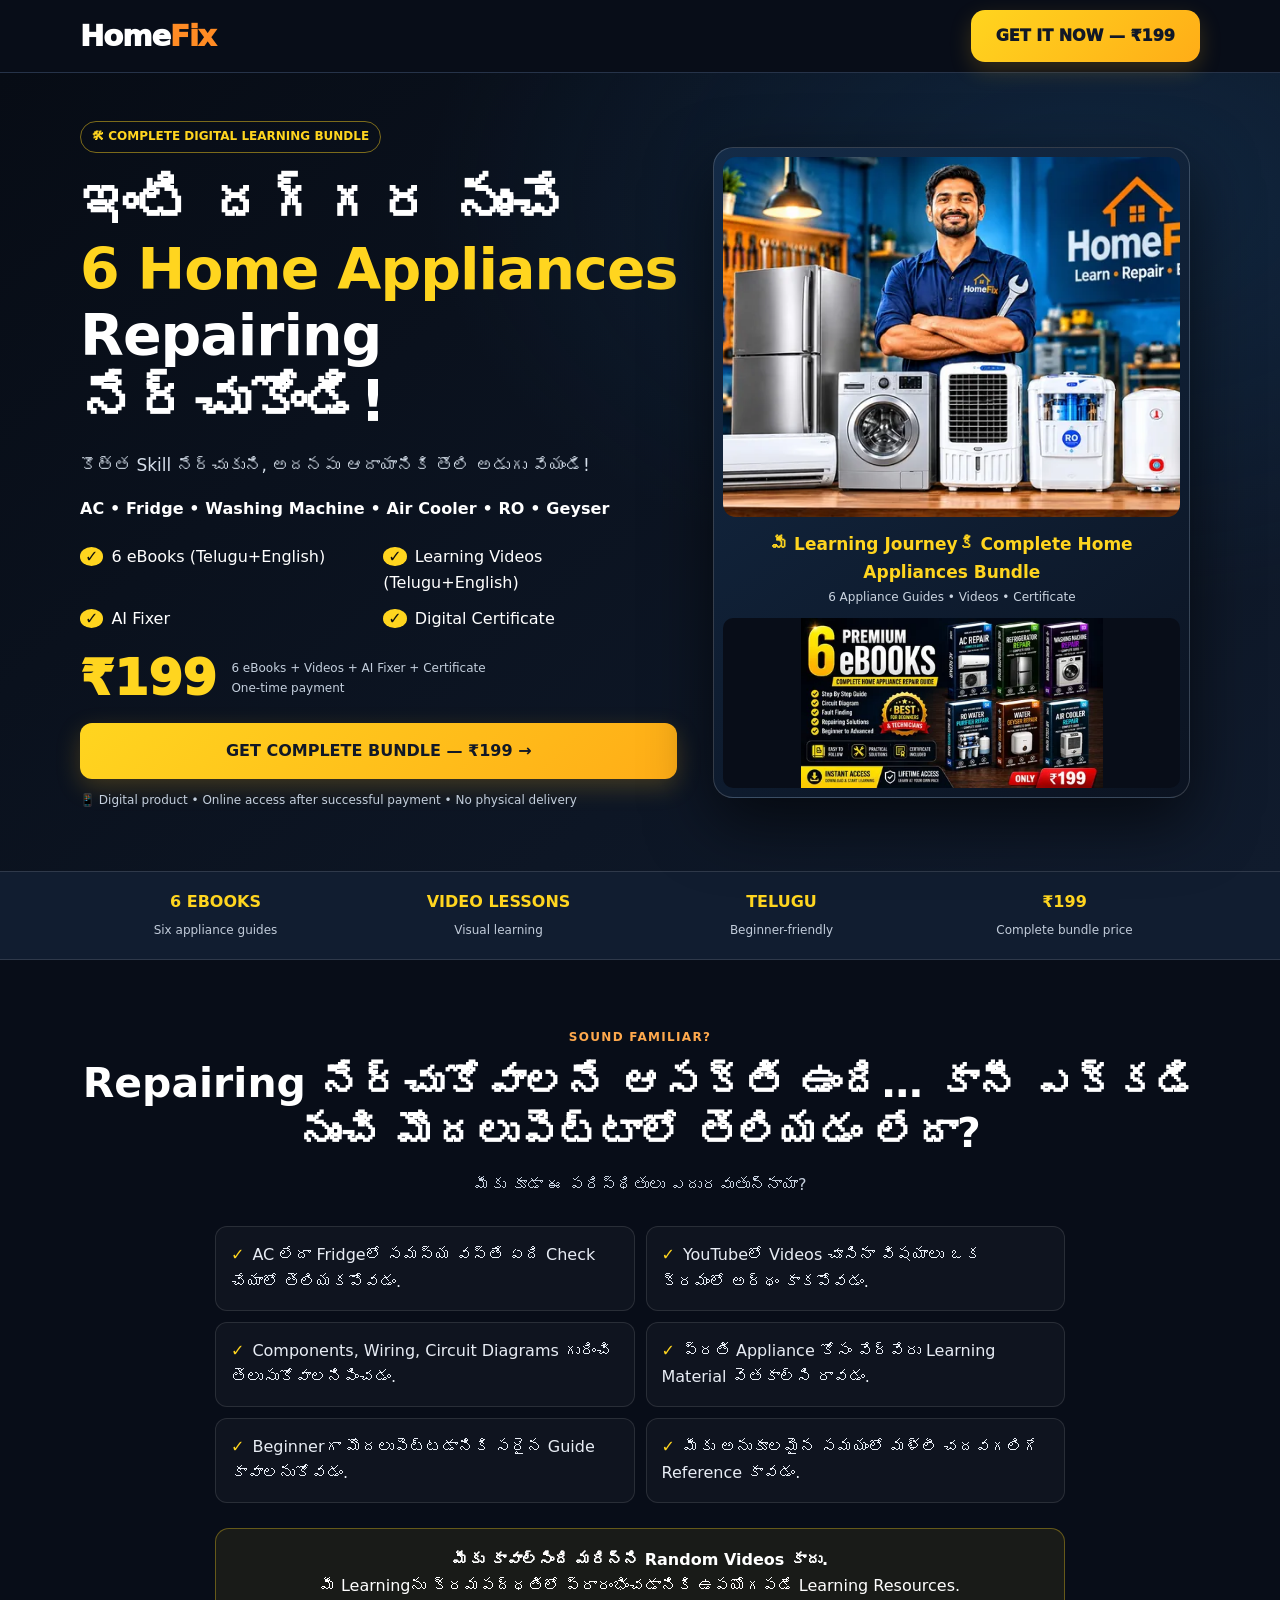
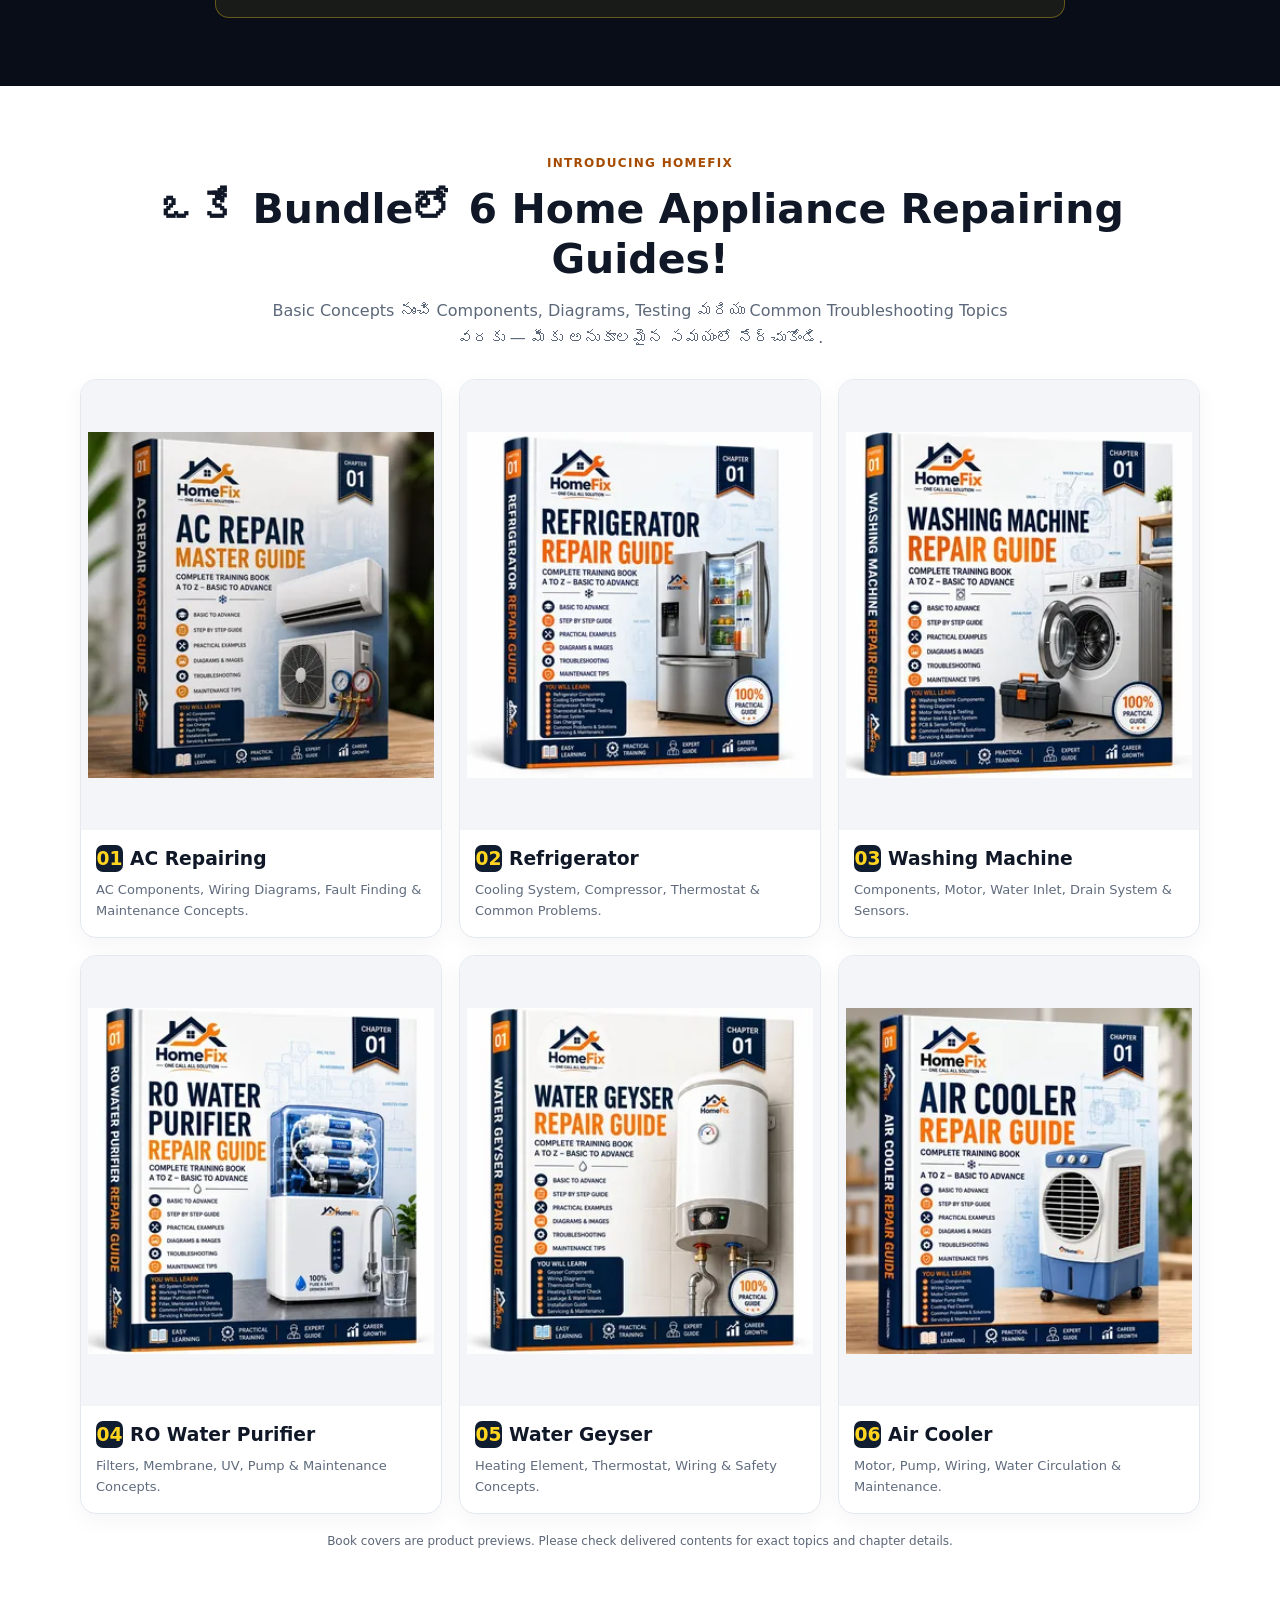
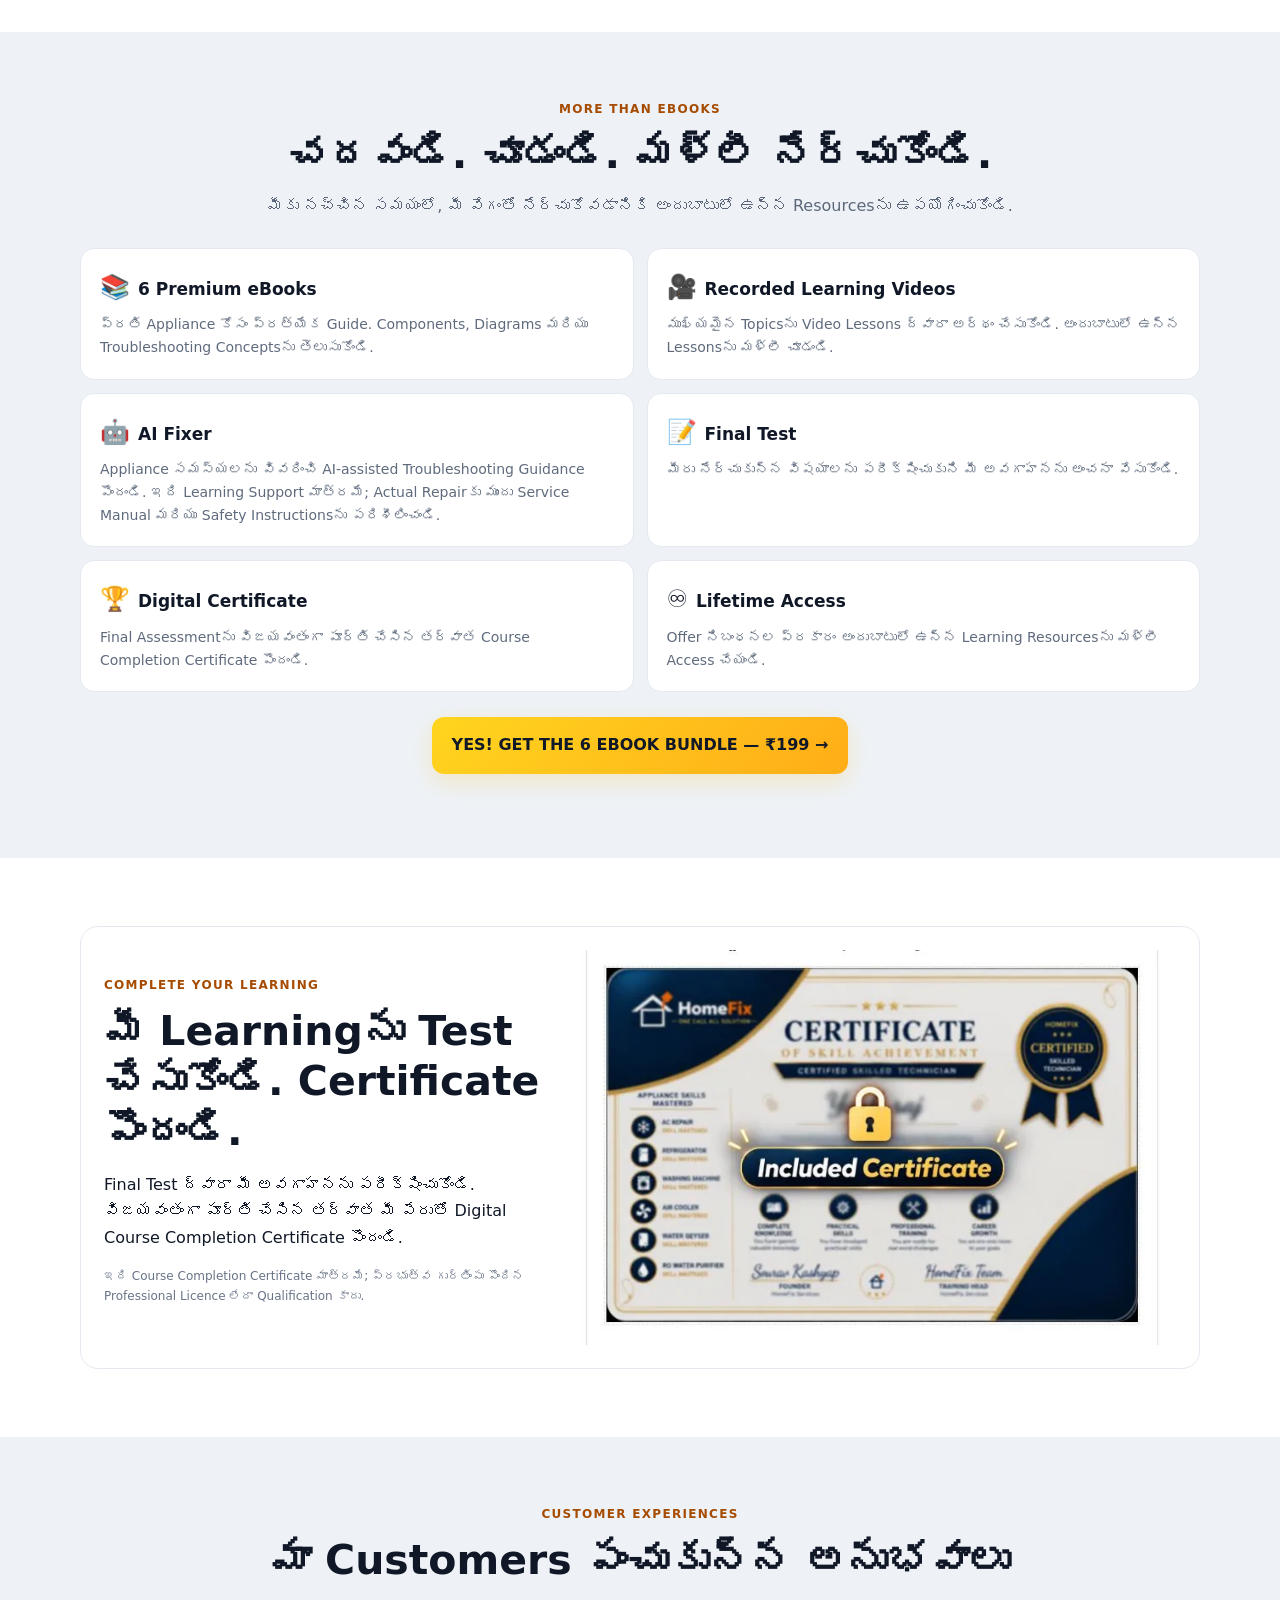
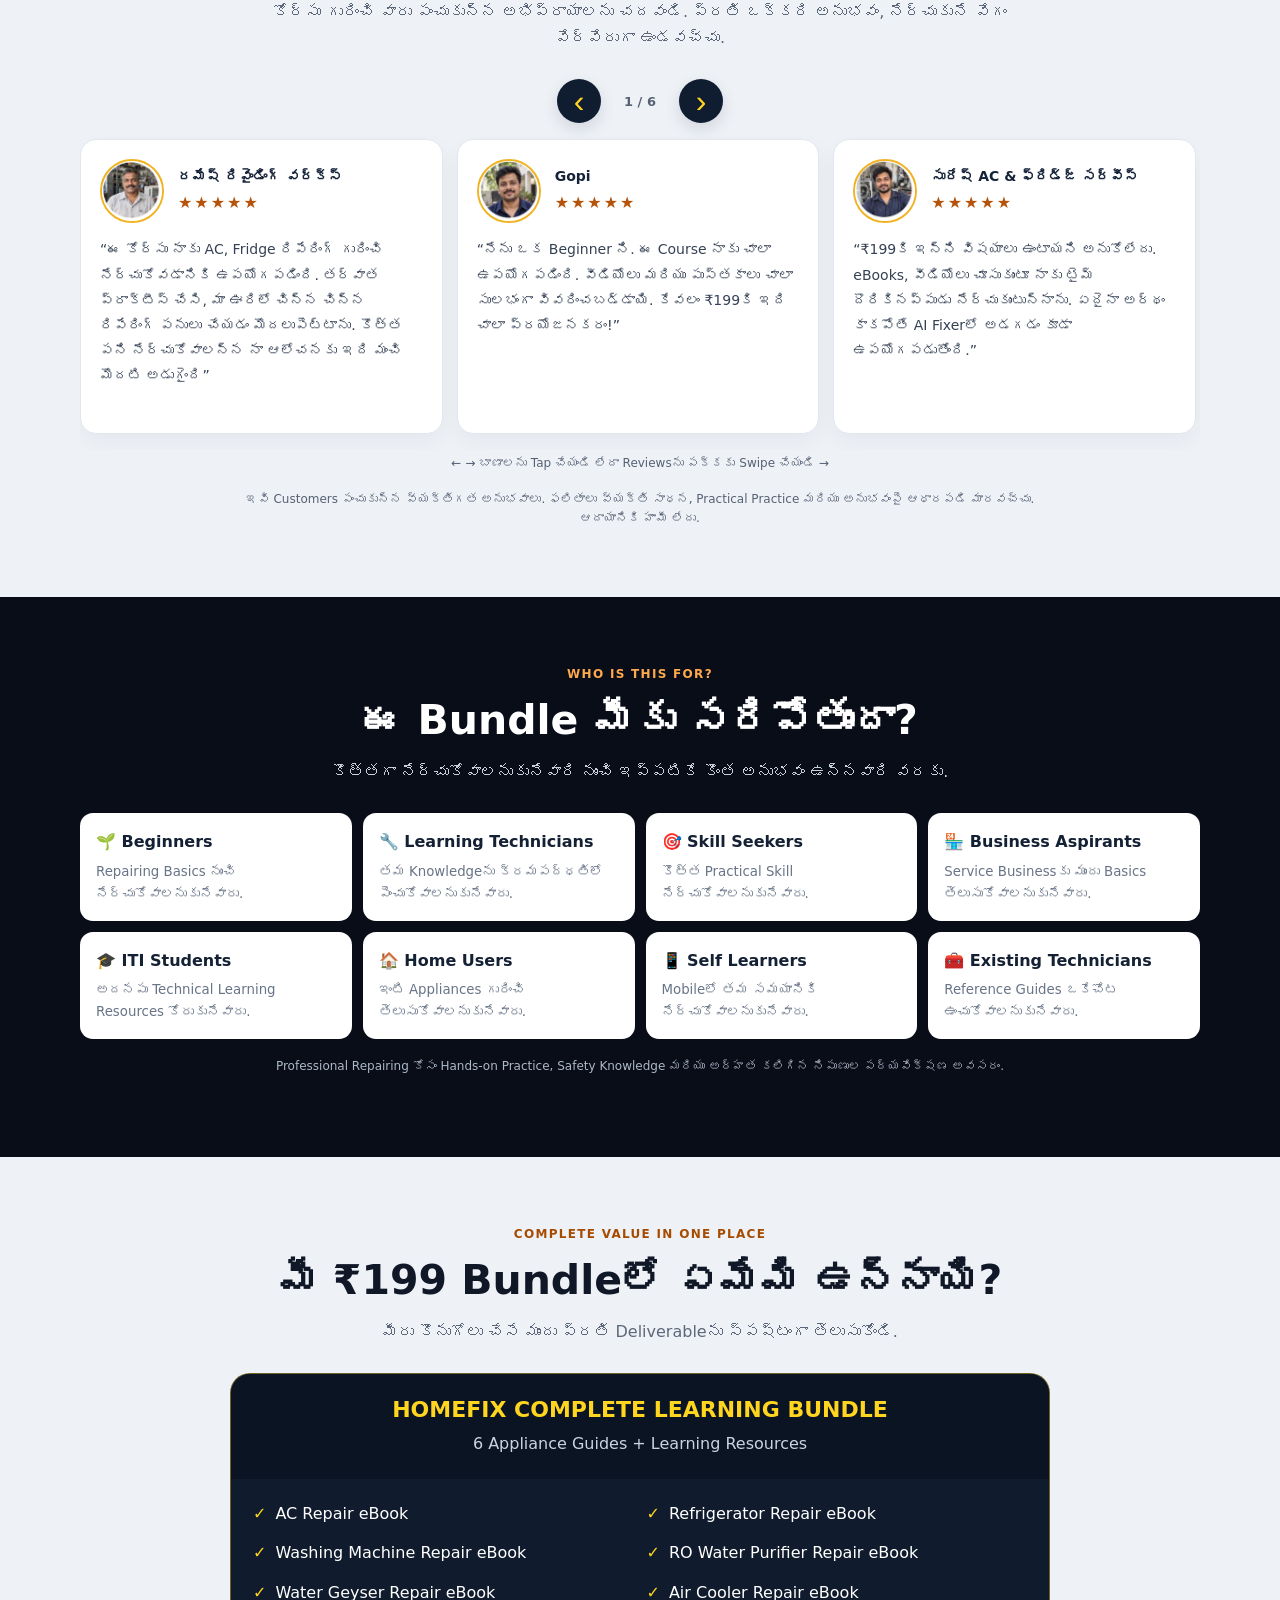
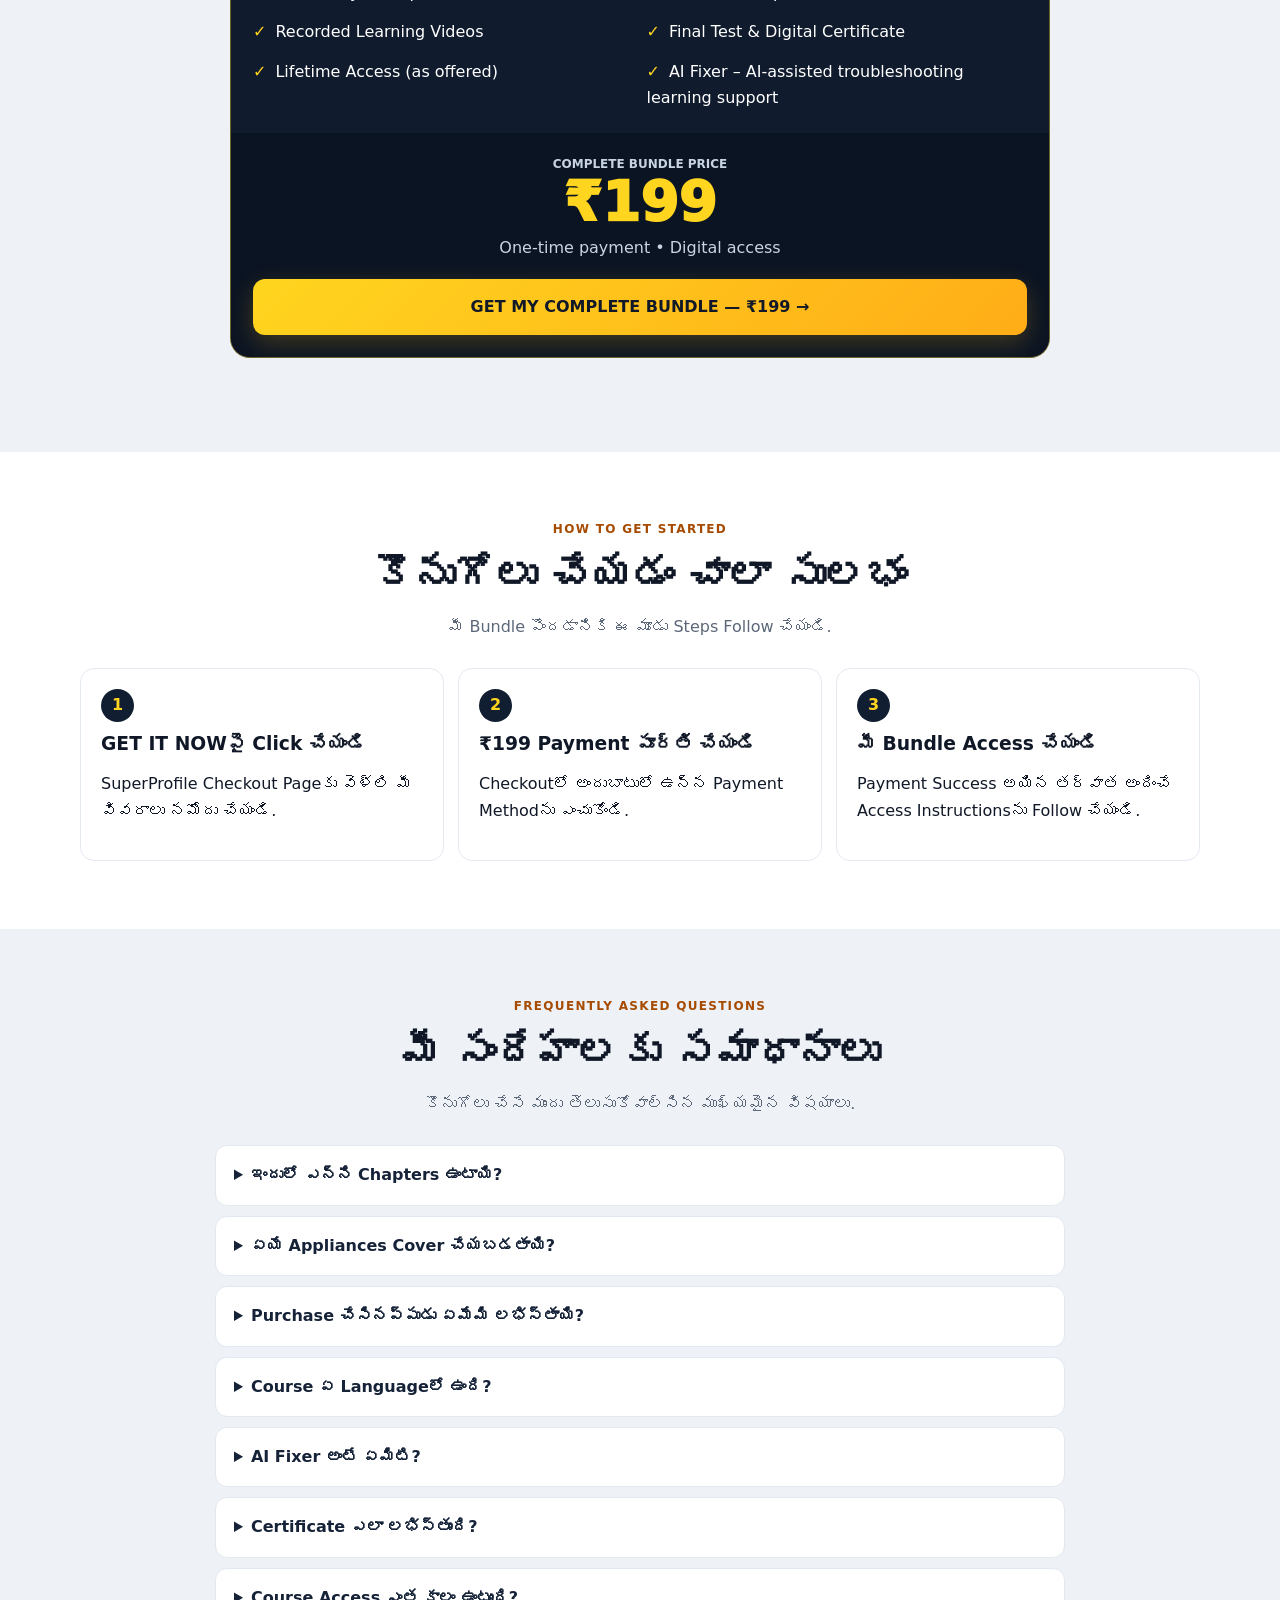
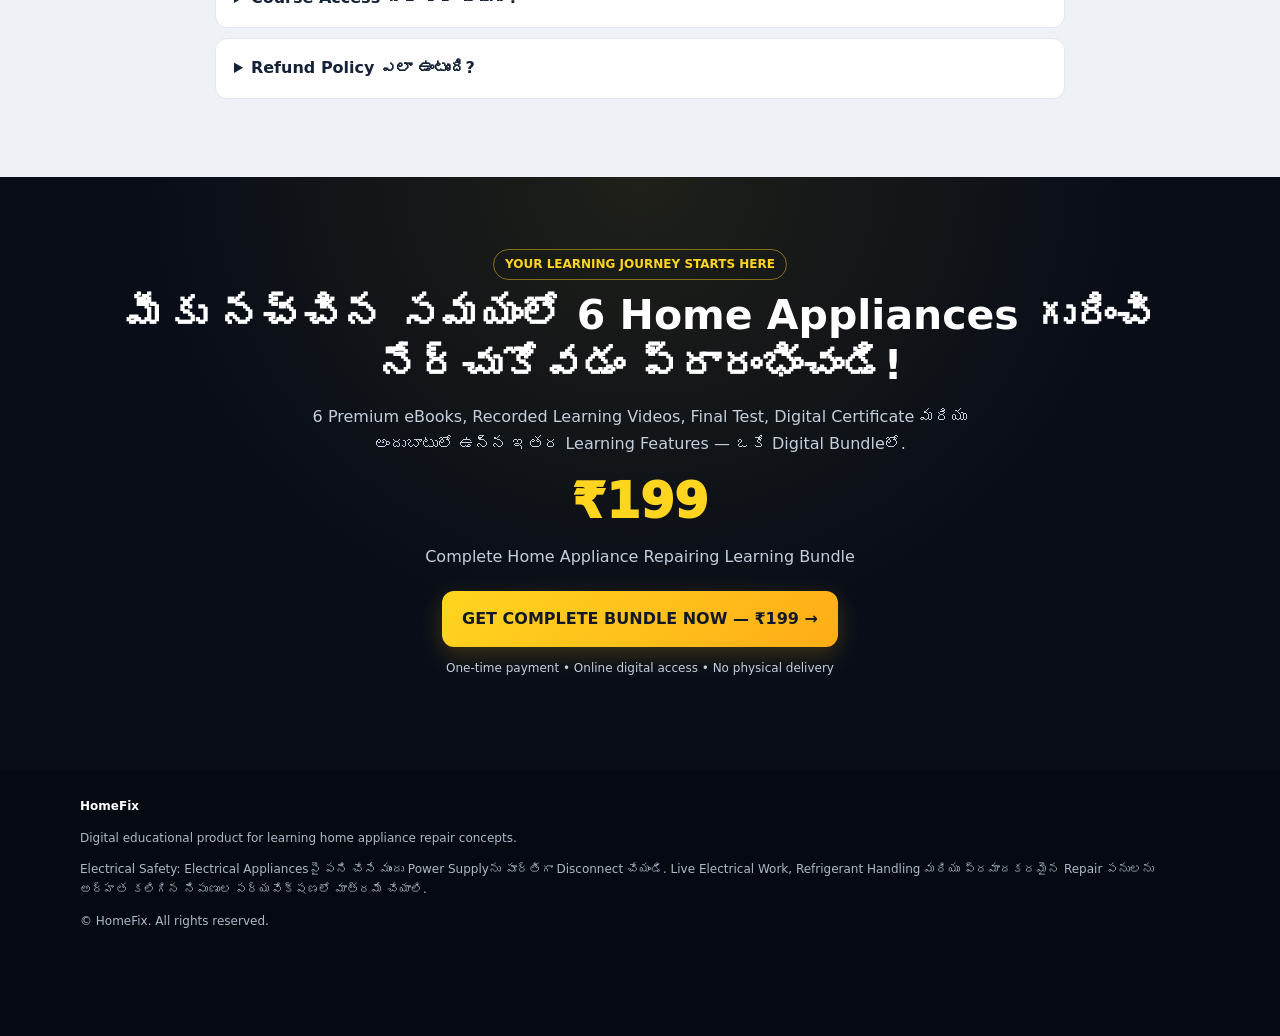
==== commit 18965e7a: "Add files via upload" ====
--- a/index.html
+++ b/index.html
@@ -1,119 +1,27 @@
 <!doctype html>
-<!DOCTYPE html>
-
-<!DOCTYPE html>
-
-<!DOCTYPE html>
-
-<!DOCTYPE html>
-
-<!DOCTYPE html>
-
 <html lang="te"><head>
-<!-- Meta Pixel Code -->
+<!-- Meta Pixel + Microsoft Clarity: queues start immediately, scripts load on first interaction or 1.5s after page load -->
 <script>
-!function(f,b,e,v,n,t,s)
-{if(f.fbq)return;n=f.fbq=function(){n.callMethod?
-n.callMethod.apply(n,arguments):n.queue.push(arguments)};
-if(!f._fbq)f._fbq=n;n.push=n;n.loaded=!0;n.version='2.0';
-n.queue=[];t=b.createElement(e);t.async=!0;t.src=v;
-s=b.getElementsByTagName(e)[0];s.parentNode.insertBefore(t,s)
-}(window, document,'script','https://connect.facebook.net/en_US/fbevents.js');
-fbq('init', '1976995182940721');
-fbq('track', 'PageView');
+!function(f,n){if(f.fbq)return;n=f.fbq=function(){n.callMethod?n.callMethod.apply(n,arguments):n.queue.push(arguments)};if(!f._fbq)f._fbq=n;n.push=n;n.loaded=!0;n.version='2.0';n.queue=[]}(window);
+fbq('init','1976995182940721');
+fbq('track','PageView');
+(function(c,a){c[a]=c[a]||function(){(c[a].q=c[a].q||[]).push(arguments)}})(window,'clarity');
+(function(w,d){
+ var started=false,evs=['pointerdown','touchstart','keydown','scroll'];
+ function add(src){var t=d.createElement('script');t.async=true;t.src=src;var y=d.getElementsByTagName('script')[0];y.parentNode.insertBefore(t,y)}
+ function start(){
+  if(started)return;started=true;
+  evs.forEach(function(e){w.removeEventListener(e,start)});
+  add('https://connect.facebook.net/en_US/fbevents.js');
+  add('https://www.clarity.ms/tag/zi73np4cv4');
+ }
+ evs.forEach(function(e){w.addEventListener(e,start,{passive:true})});
+ if(d.readyState==='complete'){setTimeout(start,1500)}else{w.addEventListener('load',function(){setTimeout(start,1500)})}
+})(window,document);
 </script>
-<!-- End Meta Pixel Code -->
-<meta charset="utf-8"/><meta content="width=device-width,initial-scale=1,viewport-fit=cover" name="viewport"/><meta content="#080d18" name="theme-color"/><meta content="6 Home Appliance Repairing eBooks and learning videos in Telugu. Complete HomeFix digital bundle for ₹199." name="description"/><title>HomeFix | 6 Appliance Repairing Learning Bundle in Telugu – ₹199</title><style>
-:root{--navy:#080d18;--panel:#111d30;--yellow:#ffd51f;--orange:#ff8b24;--ink:#101827;--muted:#647084;--line:#e4e9f0}*{box-sizing:border-box}html{scroll-behavior:smooth;scroll-padding-top:76px}body{margin:0;font-family:system-ui,-apple-system,"Noto Sans Telugu","Nirmala UI",Arial,sans-serif;line-height:1.65;color:var(--ink);background:#f4f6fa}img{display:block;max-width:100%}.wrap{width:min(1120px,calc(100% - 34px));margin:auto}.dark{background:var(--navy);color:#fff}.nav{position:sticky;top:0;z-index:10;background:rgba(8,13,24,.96);border-bottom:1px solid #263349;backdrop-filter:blur(10px)}.navin{height:62px;display:flex;align-items:center;justify-content:space-between;gap:12px}.brand{font-size:21px;font-weight:950;color:white}.brand span{color:var(--orange)}.navsmall{font-size:11px;color:#bdc8d7}.btn{display:inline-flex;align-items:center;justify-content:center;gap:8px;text-decoration:none;text-align:center;font-weight:900;padding:15px 20px;border-radius:12px;background:linear-gradient(135deg,var(--yellow),#ffad17);color:#111827;box-shadow:0 8px 24px #ffba1838}.btn:hover{filter:brightness(1.04);transform:translateY(-1px)}.btn.full{width:100%}.hero{padding:48px 0;background:radial-gradient(ellipse at 85% 15%,#17416a66,transparent 43%),linear-gradient(140deg,#070c15,#101b2d);color:white}.heroGrid{display:grid;grid-template-columns:1fr 1fr;gap:36px;align-items:center}.pill{display:inline-block;border:1px solid #ffd51f77;color:var(--yellow);padding:5px 11px;border-radius:50px;font-size:12px;font-weight:850}.hero h1{font-size:clamp(34px,5vw,57px);line-height:1.15;letter-spacing:-1px;margin:17px 0}.hero h1 em{font-style:normal;color:var(--yellow)}.lead{font-size:17px;color:#d7e0ec}.ticks{display:grid;grid-template-columns:1fr 1fr;gap:9px;margin:22px 0}.ticks span:before{content:'✓';background:var(--yellow);color:#111;border-radius:50%;padding:0 5px;margin-right:8px;font-weight:900}.price{font-size:49px;line-height:1;color:var(--yellow);font-weight:1000}.priceRow{display:flex;align-items:center;gap:15px;margin:20px 0}.note{font-size:12px;color:#c4cfdd}.heroimg{border:1px solid #ffffff26;border-radius:18px;padding:8px;background:#ffffff09;box-shadow:0 20px 60px #0008}.heroimg img{border-radius:12px;width:100%}.trust{background:#111d30;color:white;border-block:1px solid #ffffff20}.trustgrid{display:grid;grid-template-columns:repeat(4,1fr);gap:12px;text-align:center;padding:17px 0}.trust strong{display:block;color:var(--yellow)}.trust small{color:#c2ccda;font-size:12px}.section{padding:68px 0}.section.dark{background:var(--navy);color:white}.white{background:#fff}.soft{background:#eef2f7}.center{text-align:center}.kicker{font-size:12px;letter-spacing:1.3px;font-weight:900;color:#d97706}h2{font-size:clamp(27px,4vw,41px);line-height:1.22;margin:10px 0 14px}h3{line-height:1.25;margin:0 0 7px}.sub{max-width:760px;margin:0 auto 28px;color:#5c6879;font-size:16px}.dark .sub{color:#c5cfdd}.problemGrid{display:grid;grid-template-columns:1fr 1fr;gap:11px;max-width:850px;margin:25px auto}.problem{padding:15px;border:1px solid #ffffff1c;background:#ffffff08;border-radius:12px;color:#e8edf5;text-align:left}.problem b{color:var(--yellow);margin-right:8px}.callout{max-width:850px;margin:auto;padding:18px;border:1px solid #ffd51f55;border-radius:14px;background:#ffd51f12}.cards{display:grid;grid-template-columns:repeat(3,1fr);gap:17px}.card{background:white;border:1px solid var(--line);border-radius:16px;overflow:hidden;box-shadow:0 7px 22px #1018280b;text-align:left}.card img{width:100%;aspect-ratio:4/5;object-fit:contain;background:#f3f5f8;padding:7px}.cardbody{padding:15px}.cardbody p{margin:0;color:#5f6b7d;font-size:13px}.num{display:inline-grid;place-items:center;background:#101d31;color:var(--yellow);border-radius:7px;width:27px;height:27px;margin-right:7px}.features{display:grid;grid-template-columns:1fr 1fr;gap:13px}.feature{background:#fff;border:1px solid var(--line);border-radius:14px;padding:19px;text-align:left}.feature h3{display:inline;font-size:17px}.feature p{margin:6px 0 0;color:#5f6b7d;font-size:14px}.ico{font-size:24px;margin-right:8px}.audience{display:grid;grid-template-columns:repeat(4,1fr);gap:11px}.aud{background:white;color:#142033;border-radius:13px;padding:16px;text-align:left;font-weight:800}.aud small{display:block;color:#687487;font-weight:450;margin-top:5px}.certificate{display:grid;grid-template-columns:.85fr 1.15fr;gap:26px;align-items:center;padding:23px;border:1px solid var(--line);border-radius:18px;background:white}.certificate img{width:100%;border-radius:10px}.valuebox{max-width:820px;margin:26px auto;background:#101b2d;color:white;border:1px solid #ffd51f66;border-radius:20px;overflow:hidden;text-align:left}.valuehead,.valuefoot{text-align:center;padding:22px;background:#0b1423}.valuehead h3{color:var(--yellow);font-size:22px}.valueitems{display:grid;grid-template-columns:1fr 1fr;gap:13px;padding:22px}.valueitems div:before{content:'✓';color:var(--yellow);font-weight:900;margin-right:9px}.valuefoot .price{font-size:55px}.steps{display:grid;grid-template-columns:repeat(3,1fr);gap:14px}.step{background:#fff;border:1px solid var(--line);border-radius:14px;padding:20px;text-align:left}.step b{display:grid;place-items:center;width:33px;height:33px;background:#111d30;color:var(--yellow);border-radius:50%;margin-bottom:10px}.faq{max-width:850px;margin:24px auto;text-align:left}.faq details{background:#fff;border:1px solid var(--line);border-radius:12px;padding:15px 17px;margin:9px 0}.faq summary{font-weight:850;cursor:pointer}.faq p{color:#5d697a;margin-bottom:0}.final{padding:72px 0;text-align:center;background:radial-gradient(ellipse at 50% 0,#ffd51f18,transparent 55%),#080d18;color:white}.final p{max-width:720px;margin:12px auto 20px;color:#c4cfdd}.final .price{margin:18px}.footer{background:#050911;color:#aeb9c8;font-size:12px;padding:26px 0 92px}.footer strong{color:white}.footer a{color:white}.sticky{display:none;position:fixed;z-index:20;bottom:0;left:0;right:0;align-items:center;gap:12px;padding:9px 13px calc(9px + env(safe-area-inset-bottom));background:#080d18f5;border-top:1px solid #ffffff26}.stickyprice{font-size:11px;color:#fff;line-height:1.2}.stickyprice b{display:block;color:var(--yellow);font-size:22px}.sticky .btn{flex:1;padding:12px;font-size:14px}.disclaimer{font-size:12px;color:#9eabba;margin-top:18px}.dark .disclaimer{color:#aeb9c8}
-@media(max-width:800px){.heroGrid{grid-template-columns:1fr}.hero{padding:34px 0}.heroimg{max-width:650px;margin:auto}.cards{grid-template-columns:repeat(2,1fr)}.audience{grid-template-columns:repeat(2,1fr)}.trustgrid{grid-template-columns:repeat(2,1fr)}.certificate{grid-template-columns:1fr}.certificate img{max-width:560px;margin:auto}.section{padding:52px 0}.sticky{display:flex}}
-@media(max-width:520px){.wrap{width:calc(100% - 26px)}.navin{height:57px}.navsmall{display:none}.nav .btn{padding:10px 12px;font-size:12px}.hero h1{font-size:35px}.lead{font-size:15px}.ticks{grid-template-columns:1fr}.cards{gap:9px}.cardbody{padding:11px}.cardbody h3{font-size:14px}.cardbody p{font-size:12px}.problemGrid,.features,.valueitems{grid-template-columns:1fr}.steps{grid-template-columns:1fr}.audience{grid-template-columns:1fr 1fr}.section{padding:45px 0}.btn{width:100%;font-size:14px}.offer{padding:18px}.footer{padding-bottom:105px}.sub{font-size:15px}}
-
-/* HomeFix revision: technician-led hero, no fixed top header, and review proof */
-html{scroll-padding-top:18px}
-.heroGrid{grid-template-columns:1.02fr .98fr}
-.heroVisual{border:1px solid #ffffff2b;border-radius:20px;padding:9px;background:linear-gradient(145deg,#142b47,#0b1321);box-shadow:0 24px 65px #0009;overflow:hidden}
-.techHero{width:100%;height:clamp(220px,32vw,360px);object-fit:cover;object-position:center;border-radius:13px}
-.heroVisualCaption{display:flex;flex-direction:column;gap:2px;padding:13px 9px 10px;color:#fff;text-align:center}
-.heroVisualCaption strong{color:var(--yellow);font-size:17px}
-.heroVisualCaption span{font-size:12px;color:#cbd5e1}
-.bundlePreview{width:100%;max-height:170px;object-fit:contain;border-radius:10px;background:#080d18}
-.reviewGrid{display:grid;grid-template-columns:repeat(3,minmax(0,1fr));gap:14px;margin:28px 0}
-.reviewCard{background:#fff;border:1px solid #e1e7ef;border-radius:14px;padding:9px;box-shadow:0 8px 22px #1018280b;display:flex;align-items:center;justify-content:center;min-width:0}
-.reviewCard img{width:100%;height:auto;max-height:370px;object-fit:contain;border-radius:8px}
-.sharedStory{max-width:850px;margin:26px auto 0;background:#fff;border:1px solid #e3e8ef;border-left:5px solid var(--orange);border-radius:16px;padding:24px;text-align:left;box-shadow:0 10px 30px #1018280a}
-.sharedStory .stars{color:#ffb800;letter-spacing:3px;font-size:23px}
-.sharedStory p{font-size:18px;line-height:1.8;margin:8px 0 12px;color:#182337}
-.sharedStory small{color:#647084}
-.reviewNote{font-size:12px;color:#6b7788;max-width:850px;margin:18px auto 0}
-.faq{max-width:850px;margin:28px auto 0;text-align:left}
-.faq details{background:#fff;border:1px solid #e2e8f0;border-radius:12px;margin:10px 0;padding:16px 18px}
-.faq summary{font-weight:850;cursor:pointer;color:#152238}
-.faq details p{color:#5b6677;margin:12px 0 0}
-@media(max-width:800px){.heroGrid{grid-template-columns:1fr}.heroVisual{max-width:620px;margin:0 auto}.techHero{height:260px}.reviewGrid{grid-template-columns:repeat(2,minmax(0,1fr))}}
-@media(max-width:520px){.hero{padding:32px 0}.hero h1{font-size:34px}.techHero{height:220px}.bundlePreview{max-height:130px}.reviewGrid{grid-template-columns:1fr;gap:12px}.reviewCard img{max-height:420px}.sharedStory{padding:18px}.sharedStory p{font-size:16px}}
-
-/* Final polish: static brand bar and horizontal testimonial slider */
-.topBrand{position:relative;z-index:2;background:#080d18;border-bottom:1px solid #263349}
-.topBrandInner{width:min(1120px,calc(100% - 34px));min-height:72px;margin:auto;display:flex;align-items:center;justify-content:space-between;gap:14px}
-.homefixLogo{font-size:29px;font-weight:1000;letter-spacing:-1px;color:#fff;text-decoration:none;line-height:1}
-.homefixLogo span{color:#ff8b24}
-.topBrandCta{display:inline-flex;align-items:center;justify-content:center;text-decoration:none;text-align:center;background:linear-gradient(135deg,#ffd51f,#ffad17);color:#111827;font-weight:950;border-radius:14px;padding:13px 25px;min-width:190px;box-shadow:0 8px 22px #ffba1830}
-.topBrandCta:hover{filter:brightness(1.04)}
-.reviewControls{display:flex;justify-content:center;align-items:center;gap:18px;margin:22px 0 12px}
-.reviewArrow{width:44px;height:44px;border:0;border-radius:50%;background:#101d31;color:#ffd51f;font-size:32px;line-height:1;cursor:pointer;box-shadow:0 6px 16px #10182820}
-.reviewArrow:focus-visible,.topBrandCta:focus-visible{outline:3px solid #ff8b24;outline-offset:3px}
-.reviewPosition{font-size:13px;font-weight:800;color:#647084;min-width:42px;text-align:center}
-.reviewRail{display:flex;gap:14px;overflow-x:auto;scroll-snap-type:x mandatory;scroll-behavior:smooth;padding:4px 2px 16px;overscroll-behavior-x:contain;scrollbar-width:thin}
-.reviewCard{flex:0 0 calc((100% - 28px)/3);min-width:0;scroll-snap-align:start;display:flex;flex-direction:column;align-items:stretch;justify-content:flex-start;padding:19px;background:#fff;border:1px solid #e1e7ef;border-radius:16px;box-shadow:0 8px 22px #1018280b}
-.reviewPerson{display:flex;align-items:center;gap:12px;margin-bottom:14px;min-height:62px}
-.reviewPerson img{width:58px;height:58px;border-radius:50%;object-fit:cover;border:2px solid #f0b323;flex:0 0 58px}
-.reviewPersonInfo{display:flex;flex-direction:column;gap:3px;min-width:0}
-.reviewPersonInfo strong{font-size:14px;line-height:1.4;color:#152238;overflow-wrap:anywhere}
-.reviewStars{color:#ffb800;letter-spacing:2px;font-size:16px}
-.reviewCard p{margin:0;color:#354155;font-size:14px;line-height:1.8;overflow-wrap:anywhere}
-.reviewHint{text-align:center;color:#647084;font-size:12px;margin:4px 0 0}
-.reviewNote{text-align:center;color:#647084;font-size:12px;max-width:850px;margin:16px auto 0}
-@media(max-width:800px){.reviewCard{flex-basis:calc((100% - 14px)/2)}}
-@media(max-width:560px){
- .topBrandInner{min-height:64px;gap:10px}
- .homefixLogo{font-size:25px}
- .topBrandCta{min-width:0;padding:11px 13px;font-size:13px;border-radius:12px}
- .reviewCard{flex-basis:88%;padding:18px}
- .reviewPerson img{width:54px;height:54px;flex-basis:54px}
- .reviewCard p{font-size:15px;line-height:1.85}
- .reviewControls{margin-top:16px}
-}
-
-/* Avatar cleanup: circular face-only transparent PNG portraits */
-.reviewPerson img{
- width:58px!important;height:58px!important;min-width:58px;max-width:58px;
- aspect-ratio:1/1;object-fit:cover;object-position:center;
- border-radius:50%!important;display:block;flex:0 0 58px;
- padding:0!important;background:transparent!important;
- border:2px solid #f0b323;overflow:hidden;
-}
-
-/* Final avatar fit correction */
-.reviewPerson{display:flex!important;align-items:center!important;gap:14px!important}
-.reviewPerson img{
-  display:block!important;box-sizing:border-box!important;
-  width:64px!important;height:64px!important;min-width:64px!important;max-width:64px!important;
-  min-height:64px!important;max-height:64px!important;flex:0 0 64px!important;
-  aspect-ratio:1/1!important;object-fit:cover!important;object-position:center!important;
-  border-radius:50%!important;overflow:hidden!important;padding:0!important;margin:0!important;
-  background:transparent!important;border:2px solid #f0b323!important;
-}
-
-/* Approved headline: keep '6 Home Appliances' together on mobile */
-.hero h1{line-height:1.16}
-.hero h1 .hero-highlight{color:var(--yellow,#ffd21f);white-space:nowrap}
-.heroAppliances{margin:14px 0 18px;font-weight:750;letter-spacing:.1px;line-height:1.6}
-@media(max-width:560px){
- .hero h1{font-size:clamp(29px,7.6vw,39px);line-height:1.22}
- .hero h1 .hero-highlight{white-space:nowrap;display:inline-block}
- .heroAppliances{font-size:clamp(13px,3.8vw,16px);letter-spacing:-.25px}
-}
-</style></head><body>
+<link as="image" fetchpriority="high" href="assets/technician-hero-640.webp" imagesizes="(max-width:800px) 100vw, 560px" imagesrcset="assets/technician-hero-640.webp 640w, assets/technician-hero-1000.webp 1000w" rel="preload" type="image/webp"/>
+<!-- End Meta Pixel / Clarity -->
+<meta charset="utf-8"/><meta content="width=device-width,initial-scale=1,viewport-fit=cover" name="viewport"/><meta content="#080d18" name="theme-color"/><meta content="6 Home Appliance Repairing eBooks and learning videos in Telugu. Complete HomeFix digital bundle for ₹199." name="description"/><title>HomeFix | 6 Appliance Repairing Learning Bundle in Telugu – ₹199</title><style>:root{--navy:#080d18;--panel:#111d30;--yellow:#ffd51f;--orange:#ff8b24;--ink:#101827;--muted:#647084;--line:#e4e9f0}*{box-sizing:border-box}html{scroll-behavior:smooth;scroll-padding-top:76px}body{margin:0;font-family:system-ui,-apple-system,"Noto Sans Telugu","Nirmala UI",Arial,sans-serif;line-height:1.65;color:var(--ink);background:#f4f6fa}img{display:block;max-width:100%;height:auto}.wrap{width:min(1120px,calc(100% - 34px));margin:auto}.dark{background:var(--navy);color:#fff}.btn{display:inline-flex;align-items:center;justify-content:center;gap:8px;text-decoration:none;text-align:center;font-weight:900;padding:15px 20px;border-radius:12px;background:linear-gradient(135deg,var(--yellow),#ffad17);color:#111827;box-shadow:0 8px 24px #ffba1838}.btn:hover{filter:brightness(1.04);transform:translateY(-1px)}.btn.full{width:100%}.hero{padding:48px 0;background:radial-gradient(ellipse at 85% 15%,#17416a66,transparent 43%),linear-gradient(140deg,#070c15,#101b2d);color:white}.heroGrid{display:grid;grid-template-columns:1fr 1fr;gap:36px;align-items:center}.pill{display:inline-block;border:1px solid #ffd51f77;color:var(--yellow);padding:5px 11px;border-radius:50px;font-size:12px;font-weight:850}.hero h1{font-size:clamp(34px,5vw,57px);line-height:1.15;letter-spacing:-1px;margin:17px 0}.hero h1 em{font-style:normal;color:var(--yellow)}.lead{font-size:17px;color:#d7e0ec}.ticks{display:grid;grid-template-columns:1fr 1fr;gap:9px;margin:22px 0}.ticks span:before{content:'✓';background:var(--yellow);color:#111;border-radius:50%;padding:0 5px;margin-right:8px;font-weight:900}.price{font-size:49px;line-height:1;color:var(--yellow);font-weight:1000}.priceRow{display:flex;align-items:center;gap:15px;margin:20px 0}.note{font-size:12px;color:#c4cfdd}.trust{background:#111d30;color:white;border-block:1px solid #ffffff20}.trustgrid{display:grid;grid-template-columns:repeat(4,1fr);gap:12px;text-align:center;padding:17px 0}.trust strong{display:block;color:var(--yellow)}.trust small{color:#c2ccda;font-size:12px}.section{padding:68px 0}.section.dark{background:var(--navy);color:white}.white{background:#fff}.soft{background:#eef2f7}.center{text-align:center}.kicker{font-size:12px;letter-spacing:1.3px;font-weight:900;color:#d97706}h2{font-size:clamp(27px,4vw,41px);line-height:1.22;margin:10px 0 14px}h3{line-height:1.25;margin:0 0 7px}.sub{max-width:760px;margin:0 auto 28px;color:#5c6879;font-size:16px}.dark .sub{color:#c5cfdd}.problemGrid{display:grid;grid-template-columns:1fr 1fr;gap:11px;max-width:850px;margin:25px auto}.problem{padding:15px;border:1px solid #ffffff1c;background:#ffffff08;border-radius:12px;color:#e8edf5;text-align:left}.problem b{color:var(--yellow);margin-right:8px}.callout{max-width:850px;margin:auto;padding:18px;border:1px solid #ffd51f55;border-radius:14px;background:#ffd51f12}.cards{display:grid;grid-template-columns:repeat(3,1fr);gap:17px}.card{background:white;border:1px solid var(--line);border-radius:16px;overflow:hidden;box-shadow:0 7px 22px #1018280b;text-align:left}.card img{width:100%;aspect-ratio:4/5;object-fit:contain;background:#f3f5f8;padding:7px}.cardbody{padding:15px}.cardbody p{margin:0;color:#5f6b7d;font-size:13px}.num{display:inline-grid;place-items:center;background:#101d31;color:var(--yellow);border-radius:7px;width:27px;height:27px;margin-right:7px}.features{display:grid;grid-template-columns:1fr 1fr;gap:13px}.feature{background:#fff;border:1px solid var(--line);border-radius:14px;padding:19px;text-align:left}.feature h3{display:inline;font-size:17px}.feature p{margin:6px 0 0;color:#5f6b7d;font-size:14px}.ico{font-size:24px;margin-right:8px}.audience{display:grid;grid-template-columns:repeat(4,1fr);gap:11px}.aud{background:white;color:#142033;border-radius:13px;padding:16px;text-align:left;font-weight:800}.aud small{display:block;color:#687487;font-weight:450;margin-top:5px}.certificate{display:grid;grid-template-columns:.85fr 1.15fr;gap:26px;align-items:center;padding:23px;border:1px solid var(--line);border-radius:18px;background:white}.certificate img{width:100%;border-radius:10px}.valuebox{max-width:820px;margin:26px auto;background:#101b2d;color:white;border:1px solid #ffd51f66;border-radius:20px;overflow:hidden;text-align:left}.valuehead,.valuefoot{text-align:center;padding:22px;background:#0b1423}.valuehead h3{color:var(--yellow);font-size:22px}.valueitems{display:grid;grid-template-columns:1fr 1fr;gap:13px;padding:22px}.valueitems div:before{content:'✓';color:var(--yellow);font-weight:900;margin-right:9px}.valuefoot .price{font-size:55px}.steps{display:grid;grid-template-columns:repeat(3,1fr);gap:14px}.step{background:#fff;border:1px solid var(--line);border-radius:14px;padding:20px;text-align:left}.step b{display:grid;place-items:center;width:33px;height:33px;background:#111d30;color:var(--yellow);border-radius:50%;margin-bottom:10px}.faq{max-width:850px;margin:24px auto;text-align:left}.faq details{background:#fff;border:1px solid var(--line);border-radius:12px;padding:15px 17px;margin:9px 0}.faq summary{font-weight:850;cursor:pointer}.faq p{color:#5d697a;margin-bottom:0}.final{padding:72px 0;text-align:center;background:radial-gradient(ellipse at 50% 0,#ffd51f18,transparent 55%),#080d18;color:white}.final p{max-width:720px;margin:12px auto 20px;color:#c4cfdd}.final .price{margin:18px}.footer{background:#050911;color:#aeb9c8;font-size:12px;padding:26px 0 92px}.footer strong{color:white}.footer a{color:white}.sticky{display:none;position:fixed;z-index:20;bottom:0;left:0;right:0;align-items:center;gap:12px;padding:9px 13px calc(9px + env(safe-area-inset-bottom));background:#080d18f5;border-top:1px solid #ffffff26}.stickyprice{font-size:11px;color:#fff;line-height:1.2}.stickyprice b{display:block;color:var(--yellow);font-size:22px}.sticky .btn{flex:1;padding:12px;font-size:14px}.disclaimer{font-size:12px;color:#9eabba;margin-top:18px}.dark .disclaimer{color:#aeb9c8}@media(max-width:800px){.heroGrid{grid-template-columns:1fr}.hero{padding:34px 0}.cards{grid-template-columns:repeat(2,1fr)}.audience{grid-template-columns:repeat(2,1fr)}.trustgrid{grid-template-columns:repeat(2,1fr)}.certificate{grid-template-columns:1fr}.certificate img{max-width:560px;margin:auto}.section{padding:52px 0}.sticky{display:flex}}@media(max-width:520px){.wrap{width:calc(100% - 26px)}.hero h1{font-size:35px}.lead{font-size:15px}.ticks{grid-template-columns:1fr}.cards{gap:9px}.cardbody{padding:11px}.cardbody h3{font-size:14px}.cardbody p{font-size:12px}.problemGrid,.features,.valueitems{grid-template-columns:1fr}.steps{grid-template-columns:1fr}.audience{grid-template-columns:1fr 1fr}.section{padding:45px 0}.btn{width:100%;font-size:14px}.footer{padding-bottom:105px}.sub{font-size:15px}}html{scroll-padding-top:18px}.heroGrid{grid-template-columns:1.02fr .98fr}.heroVisual{border:1px solid #ffffff2b;border-radius:20px;padding:9px;background:linear-gradient(145deg,#142b47,#0b1321);box-shadow:0 24px 65px #0009;overflow:hidden}.techHero{width:100%;height:clamp(220px,32vw,360px);object-fit:cover;object-position:center;border-radius:13px}.heroVisualCaption{display:flex;flex-direction:column;gap:2px;padding:13px 9px 10px;color:#fff;text-align:center}.heroVisualCaption strong{color:var(--yellow);font-size:17px}.heroVisualCaption span{font-size:12px;color:#cbd5e1}.bundlePreview{width:100%;max-height:170px;object-fit:contain;border-radius:10px;background:#080d18}.reviewCard{background:#fff;border:1px solid #e1e7ef;border-radius:14px;padding:9px;box-shadow:0 8px 22px #1018280b;display:flex;align-items:center;justify-content:center;min-width:0}.reviewCard img{width:100%;height:auto;max-height:370px;object-fit:contain;border-radius:8px}.reviewNote{font-size:12px;color:#6b7788;max-width:850px;margin:18px auto 0}.faq{max-width:850px;margin:28px auto 0;text-align:left}.faq details{background:#fff;border:1px solid #e2e8f0;border-radius:12px;margin:10px 0;padding:16px 18px}.faq summary{font-weight:850;cursor:pointer;color:#152238}.faq details p{color:#5b6677;margin:12px 0 0}@media(max-width:800px){.heroGrid{grid-template-columns:1fr}.heroVisual{max-width:620px;margin:0 auto}.techHero{height:260px}}@media(max-width:520px){.hero{padding:32px 0}.hero h1{font-size:34px}.techHero{height:220px}.bundlePreview{max-height:130px}.reviewCard img{max-height:420px}}.topBrand{position:relative;z-index:2;background:#080d18;border-bottom:1px solid #263349}.topBrandInner{width:min(1120px,calc(100% - 34px));min-height:72px;margin:auto;display:flex;align-items:center;justify-content:space-between;gap:14px}.homefixLogo{font-size:29px;font-weight:1000;letter-spacing:-1px;color:#fff;text-decoration:none;line-height:1}.homefixLogo span{color:#ff8b24}.topBrandCta{display:inline-flex;align-items:center;justify-content:center;text-decoration:none;text-align:center;background:linear-gradient(135deg,#ffd51f,#ffad17);color:#111827;font-weight:950;border-radius:14px;padding:13px 25px;min-width:190px;box-shadow:0 8px 22px #ffba1830}.topBrandCta:hover{filter:brightness(1.04)}.reviewControls{display:flex;justify-content:center;align-items:center;gap:18px;margin:22px 0 12px}.reviewArrow{width:44px;height:44px;border:0;border-radius:50%;background:#101d31;color:#ffd51f;font-size:32px;line-height:1;cursor:pointer;box-shadow:0 6px 16px #10182820}.reviewArrow:focus-visible,.topBrandCta:focus-visible{outline:3px solid #ff8b24;outline-offset:3px}.reviewPosition{font-size:13px;font-weight:800;color:#647084;min-width:42px;text-align:center}.reviewRail{display:flex;gap:14px;overflow-x:auto;scroll-snap-type:x mandatory;scroll-behavior:smooth;padding:4px 2px 16px;overscroll-behavior-x:contain;scrollbar-width:thin}.reviewCard{flex:0 0 calc((100% - 28px)/3);min-width:0;scroll-snap-align:start;display:flex;flex-direction:column;align-items:stretch;justify-content:flex-start;padding:19px;background:#fff;border:1px solid #e1e7ef;border-radius:16px;box-shadow:0 8px 22px #1018280b}.reviewPerson{display:flex;align-items:center;gap:12px;margin-bottom:14px;min-height:62px}.reviewPerson img{width:58px;height:58px;border-radius:50%;object-fit:cover;border:2px solid #f0b323;flex:0 0 58px}.reviewPersonInfo{display:flex;flex-direction:column;gap:3px;min-width:0}.reviewPersonInfo strong{font-size:14px;line-height:1.4;color:#152238;overflow-wrap:anywhere}.reviewStars{color:#ffb800;letter-spacing:2px;font-size:16px}.reviewCard p{margin:0;color:#354155;font-size:14px;line-height:1.8;overflow-wrap:anywhere}.reviewHint{text-align:center;color:#647084;font-size:12px;margin:4px 0 0}.reviewNote{text-align:center;color:#647084;font-size:12px;max-width:850px;margin:16px auto 0}@media(max-width:800px){.reviewCard{flex-basis:calc((100% - 14px)/2)}}@media(max-width:560px){.topBrandInner{min-height:64px;gap:10px}.homefixLogo{font-size:25px}.topBrandCta{min-width:0;padding:11px 13px;font-size:13px;border-radius:12px}.reviewCard{flex-basis:88%;padding:18px}.reviewPerson img{width:54px;height:54px;flex-basis:54px}.reviewCard p{font-size:15px;line-height:1.85}.reviewControls{margin-top:16px}}.reviewPerson img{width:58px!important;height:58px!important;min-width:58px;max-width:58px;aspect-ratio:1/1;object-fit:cover;object-position:center;border-radius:50%!important;display:block;flex:0 0 58px;padding:0!important;background:transparent!important;border:2px solid #f0b323;overflow:hidden}.reviewPerson{display:flex!important;align-items:center!important;gap:14px!important}.reviewPerson img{display:block!important;box-sizing:border-box!important;width:64px!important;height:64px!important;min-width:64px!important;max-width:64px!important;min-height:64px!important;max-height:64px!important;flex:0 0 64px!important;aspect-ratio:1/1!important;object-fit:cover!important;object-position:center!important;border-radius:50%!important;overflow:hidden!important;padding:0!important;margin:0!important;background:transparent!important;border:2px solid #f0b323!important}.hero h1{line-height:1.16}.hero h1 .hero-highlight{color:var(--yellow,#ffd21f);white-space:nowrap}.heroAppliances{margin:14px 0 18px;font-weight:750;letter-spacing:.1px;line-height:1.6}@media(max-width:560px){.hero h1{font-size:clamp(29px,7.6vw,39px);line-height:1.22}.hero h1 .hero-highlight{white-space:nowrap;display:inline-block}.heroAppliances{font-size:clamp(13px,3.8vw,16px);letter-spacing:-.25px}}picture{display:block;min-width:0}.reviewPerson picture{flex:0 0 64px;width:64px;height:64px}.kicker{color:#a64b00}.dark .kicker{color:#ffa94d}.disclaimer{color:#5b6677}.dark .disclaimer{color:#aeb9c8}.reviewStars{color:#b45309}.reviewPosition,.reviewHint,.reviewNote{color:#566174}</style></head><body>
 <noscript>
 <img height="1" width="1" style="display:none"
 src="https://www.facebook.com/tr?id=1976995182940721&ev=PageView&noscript=1"/>
@@ -125,18 +33,19 @@
 <a class="topBrandCta" href="https://superprofile.bio/vp/telugu-repair-course" rel="noopener">GET IT NOW — ₹199</a>
 </div>
 </div>
-<section class="hero" id="top"><div class="wrap heroGrid"><div><span class="pill">🛠 COMPLETE DIGITAL LEARNING BUNDLE</span><h1><span>ఇంటి దగ్గర నుంచే</span><br/><span class="hero-highlight">6 Home Appliances</span><br/><span>Repairing నేర్చుకోండి!</span></h1><p class="lead">కొత్త Skill నేర్చుకుని, అదనపు ఆదాయానికి తొలి అడుగు వేయండి!</p><p class="heroAppliances">AC • Fridge • Washing Machine • Air Cooler • RO • Geyser</p><div class="ticks"><span>6 eBooks (Telugu+English)</span><span>Learning Videos (Telugu+English)</span><span>AI Fixer</span><span>Digital Certificate</span></div><div class="priceRow"><div class="price">₹199</div><div class="note">6 eBooks + Videos + AI Fixer + Certificate<br/>One-time payment</div></div><a class="btn full" href="https://superprofile.bio/vp/telugu-repair-course" rel="noopener">GET COMPLETE BUNDLE — ₹199 →</a><p class="note">📱 Digital product • Online access after successful payment • No physical delivery</p></div><div class="heroVisual"><img alt="Professional HomeFix appliance repair technician" class="techHero" loading="eager" src="assets/technician-hero.jpg"/><div class="heroVisualCaption"><strong>మీ Learning Journeyకి Complete Home Appliances Bundle</strong><span>6 Appliance Guides • Videos • Certificate</span></div><img alt="HomeFix six premium appliance repair eBooks bundle" class="bundlePreview" loading="lazy" src="assets/six-ebook-bundle.jpg"/></div></div></section>
+<main id="main">
+<section class="hero" id="top"><div class="wrap heroGrid"><div><span class="pill">🛠 COMPLETE DIGITAL LEARNING BUNDLE</span><h1><span>ఇంటి దగ్గర నుంచే</span><br/><span class="hero-highlight">6 Home Appliances</span><br/><span>Repairing నేర్చుకోండి!</span></h1><p class="lead">కొత్త Skill నేర్చుకుని, అదనపు ఆదాయానికి తొలి అడుగు వేయండి!</p><p class="heroAppliances">AC • Fridge • Washing Machine • Air Cooler • RO • Geyser</p><div class="ticks"><span>6 eBooks (Telugu+English)</span><span>Learning Videos (Telugu+English)</span><span>AI Fixer</span><span>Digital Certificate</span></div><div class="priceRow"><div class="price">₹199</div><div class="note">6 eBooks + Videos + AI Fixer + Certificate<br/>One-time payment</div></div><a class="btn full" href="https://superprofile.bio/vp/telugu-repair-course" rel="noopener">GET COMPLETE BUNDLE — ₹199 →</a><p class="note">📱 Digital product • Online access after successful payment • No physical delivery</p></div><div class="heroVisual"><picture><source srcset="assets/technician-hero-640.webp 640w, assets/technician-hero-1000.webp 1000w" sizes="(max-width:800px) 100vw, 560px" type="image/webp"/><img alt="Professional HomeFix appliance repair technician" class="techHero" decoding="async" fetchpriority="high" height="638" src="assets/technician-hero-1000.jpg" width="1000"/></picture><div class="heroVisualCaption"><strong>మీ Learning Journeyకి Complete Home Appliances Bundle</strong><span>6 Appliance Guides • Videos • Certificate</span></div><picture><source srcset="assets/six-ebook-bundle-420.webp 420w, assets/six-ebook-bundle-840.webp 840w" sizes="(max-width:800px) 90vw, 404px" type="image/webp"/><img alt="HomeFix six premium appliance repair eBooks bundle" class="bundlePreview" decoding="async" loading="lazy" height="473" src="assets/six-ebook-bundle-840.jpg" width="840"/></picture></div></div></section>
 <div class="trust"><div class="wrap trustgrid"><div><strong>6 EBOOKS</strong><small>Six appliance guides</small></div><div><strong>VIDEO LESSONS</strong><small>Visual learning</small></div><div><strong>TELUGU</strong><small>Beginner-friendly</small></div><div><strong>₹199</strong><small>Complete bundle price</small></div></div></div>
 <section class="section dark"><div class="wrap center"><div class="kicker">SOUND FAMILIAR?</div><h2>Repairing నేర్చుకోవాలనే ఆసక్తి ఉంది… కానీ ఎక్కడి నుంచి మొదలుపెట్టాలో తెలియడం లేదా?</h2><p class="sub">మీకు కూడా ఈ పరిస్థితులు ఎదురవుతున్నాయా?</p><div class="problemGrid"><div class="problem"><b>✓</b>AC లేదా Fridgeలో సమస్య వస్తే ఏది Check చేయాలో తెలియకపోవడం.</div><div class="problem"><b>✓</b>YouTubeలో Videos చూసినా విషయాలు ఒక క్రమంలో అర్థం కాకపోవడం.</div><div class="problem"><b>✓</b>Components, Wiring, Circuit Diagrams గురించి తెలుసుకోవాలనిపించడం.</div><div class="problem"><b>✓</b>ప్రతి Appliance కోసం వేర్వేరు Learning Material వెతకాల్సి రావడం.</div><div class="problem"><b>✓</b>Beginnerగా మొదలుపెట్టడానికి సరైన Guide కావాలనుకోవడం.</div><div class="problem"><b>✓</b>మీకు అనుకూలమైన సమయంలో మళ్లీ చదవగలిగే Reference కావడం.</div></div><div class="callout"><b>మీకు కావాల్సింది మరిన్ని Random Videos కాదు.</b><br/>మీ Learningను క్రమపద్ధతిలో ప్రారంభించడానికి ఉపయోగపడే Learning Resources.</div></div></section>
 <section class="section white"><div class="wrap center"><div class="kicker">INTRODUCING HOMEFIX</div><h2>ఒకే Bundleలో 6 Home Appliance Repairing Guides!</h2><p class="sub">Basic Concepts నుంచి Components, Diagrams, Testing మరియు Common Troubleshooting Topics వరకు — మీకు అనుకూలమైన సమయంలో నేర్చుకోండి.</p><div class="cards">
-<article class="card"><img alt="HomeFix AC Repair Guide cover" src="assets/ac-repair-ebook.jpg"/><div class="cardbody"><h3><span class="num">01</span>AC Repairing</h3><p>AC Components, Wiring Diagrams, Fault Finding &amp; Maintenance Concepts.</p></div></article>
-<article class="card"><img alt="HomeFix Refrigerator Repair Guide cover" src="assets/refrigerator-repair-ebook.jpg"/><div class="cardbody"><h3><span class="num">02</span>Refrigerator</h3><p>Cooling System, Compressor, Thermostat &amp; Common Problems.</p></div></article>
-<article class="card"><img alt="HomeFix Washing Machine Repair Guide cover" src="assets/washing-machine-repair-ebook.jpg"/><div class="cardbody"><h3><span class="num">03</span>Washing Machine</h3><p>Components, Motor, Water Inlet, Drain System &amp; Sensors.</p></div></article>
-<article class="card"><img alt="HomeFix RO Purifier Repair Guide cover" src="assets/ro-purifier-repair-ebook.jpg"/><div class="cardbody"><h3><span class="num">04</span>RO Water Purifier</h3><p>Filters, Membrane, UV, Pump &amp; Maintenance Concepts.</p></div></article>
-<article class="card"><img alt="HomeFix Water Geyser Repair Guide cover" src="assets/water-geyser-repair-ebook.jpg"/><div class="cardbody"><h3><span class="num">05</span>Water Geyser</h3><p>Heating Element, Thermostat, Wiring &amp; Safety Concepts.</p></div></article>
-<article class="card"><img alt="HomeFix Air Cooler Repair Guide cover" src="assets/air-cooler-repair-ebook.jpg"/><div class="cardbody"><h3><span class="num">06</span>Air Cooler</h3><p>Motor, Pump, Wiring, Water Circulation &amp; Maintenance.</p></div></article></div><p class="disclaimer">Book covers are product previews. Please check delivered contents for exact topics and chapter details.</p></div></section>
+<article class="card"><picture><source srcset="assets/ac-repair-ebook-320.webp 320w, assets/ac-repair-ebook-640.webp 640w" sizes="(max-width:800px) 46vw, 302px" type="image/webp"/><img alt="HomeFix AC Repair Guide cover" decoding="async" loading="lazy" height="640" src="assets/ac-repair-ebook-640.jpg" width="640"/></picture><div class="cardbody"><h3><span class="num">01</span>AC Repairing</h3><p>AC Components, Wiring Diagrams, Fault Finding &amp; Maintenance Concepts.</p></div></article>
+<article class="card"><picture><source srcset="assets/refrigerator-repair-ebook-320.webp 320w, assets/refrigerator-repair-ebook-640.webp 640w" sizes="(max-width:800px) 46vw, 302px" type="image/webp"/><img alt="HomeFix Refrigerator Repair Guide cover" decoding="async" loading="lazy" height="640" src="assets/refrigerator-repair-ebook-640.jpg" width="640"/></picture><div class="cardbody"><h3><span class="num">02</span>Refrigerator</h3><p>Cooling System, Compressor, Thermostat &amp; Common Problems.</p></div></article>
+<article class="card"><picture><source srcset="assets/washing-machine-repair-ebook-320.webp 320w, assets/washing-machine-repair-ebook-640.webp 640w" sizes="(max-width:800px) 46vw, 302px" type="image/webp"/><img alt="HomeFix Washing Machine Repair Guide cover" decoding="async" loading="lazy" height="640" src="assets/washing-machine-repair-ebook-640.jpg" width="640"/></picture><div class="cardbody"><h3><span class="num">03</span>Washing Machine</h3><p>Components, Motor, Water Inlet, Drain System &amp; Sensors.</p></div></article>
+<article class="card"><picture><source srcset="assets/ro-purifier-repair-ebook-320.webp 320w, assets/ro-purifier-repair-ebook-640.webp 640w" sizes="(max-width:800px) 46vw, 302px" type="image/webp"/><img alt="HomeFix RO Purifier Repair Guide cover" decoding="async" loading="lazy" height="640" src="assets/ro-purifier-repair-ebook-640.jpg" width="640"/></picture><div class="cardbody"><h3><span class="num">04</span>RO Water Purifier</h3><p>Filters, Membrane, UV, Pump &amp; Maintenance Concepts.</p></div></article>
+<article class="card"><picture><source srcset="assets/water-geyser-repair-ebook-320.webp 320w, assets/water-geyser-repair-ebook-640.webp 640w" sizes="(max-width:800px) 46vw, 302px" type="image/webp"/><img alt="HomeFix Water Geyser Repair Guide cover" decoding="async" loading="lazy" height="640" src="assets/water-geyser-repair-ebook-640.jpg" width="640"/></picture><div class="cardbody"><h3><span class="num">05</span>Water Geyser</h3><p>Heating Element, Thermostat, Wiring &amp; Safety Concepts.</p></div></article>
+<article class="card"><picture><source srcset="assets/air-cooler-repair-ebook-320.webp 320w, assets/air-cooler-repair-ebook-640.webp 640w" sizes="(max-width:800px) 46vw, 302px" type="image/webp"/><img alt="HomeFix Air Cooler Repair Guide cover" decoding="async" loading="lazy" height="640" src="assets/air-cooler-repair-ebook-640.jpg" width="640"/></picture><div class="cardbody"><h3><span class="num">06</span>Air Cooler</h3><p>Motor, Pump, Wiring, Water Circulation &amp; Maintenance.</p></div></article></div><p class="disclaimer">Book covers are product previews. Please check delivered contents for exact topics and chapter details.</p></div></section>
 <section class="section soft"><div class="wrap center"><div class="kicker">MORE THAN EBOOKS</div><h2>చదవండి. చూడండి. మళ్లీ నేర్చుకోండి.</h2><p class="sub">మీకు నచ్చిన సమయంలో, మీ వేగంతో నేర్చుకోవడానికి అందుబాటులో ఉన్న Resourcesను ఉపయోగించుకోండి.</p><div class="features"><div class="feature"><span class="ico">📚</span><h3>6 Premium eBooks</h3><p>ప్రతి Appliance కోసం ప్రత్యేక Guide. Components, Diagrams మరియు Troubleshooting Conceptsను తెలుసుకోండి.</p></div><div class="feature"><span class="ico">🎥</span><h3>Recorded Learning Videos</h3><p>ముఖ్యమైన Topicsను Video Lessons ద్వారా అర్థం చేసుకోండి. అందుబాటులో ఉన్న Lessonsను మళ్లీ చూడండి.</p></div><div class="feature"><span class="ico">🤖</span><h3>AI Fixer</h3><p>Appliance సమస్యలను వివరించి AI-assisted Troubleshooting Guidance పొందండి. ఇది Learning Support మాత్రమే; Actual Repairకు ముందు Service Manual మరియు Safety Instructionsను పరిశీలించండి.</p></div><div class="feature"><span class="ico">📝</span><h3>Final Test</h3><p>మీరు నేర్చుకున్న విషయాలను పరీక్షించుకుని మీ అవగాహనను అంచనా వేసుకోండి.</p></div><div class="feature"><span class="ico">🏆</span><h3>Digital Certificate</h3><p>Final Assessmentను విజయవంతంగా పూర్తి చేసిన తర్వాత Course Completion Certificate పొందండి.</p></div><div class="feature"><span class="ico">♾️</span><h3>Lifetime Access</h3><p>Offer నిబంధనల ప్రకారం అందుబాటులో ఉన్న Learning Resourcesను మళ్లీ Access చేయండి.</p></div></div><p style="margin-top:25px"><a class="btn" href="https://superprofile.bio/vp/telugu-repair-course" rel="noopener">YES! GET THE 6 EBOOK BUNDLE — ₹199 →</a></p></div></section>
-<section class="section white"><div class="wrap"><div class="certificate"><div><div class="kicker">COMPLETE YOUR LEARNING</div><h2>మీ Learningను Test చేసుకోండి. Certificate పొందండి.</h2><p>Final Test ద్వారా మీ అవగాహనను పరీక్షించుకోండి. విజయవంతంగా పూర్తి చేసిన తర్వాత మీ పేరుతో Digital Course Completion Certificate పొందండి.</p><p style="font-size:12px;color:#687487">ఇది Course Completion Certificate మాత్రమే; ప్రభుత్వ గుర్తింపు పొందిన Professional Licence లేదా Qualification కాదు.</p></div><img alt="HomeFix digital course completion certificate preview" src="assets/course-certificate.jpg"/></div></div></section><section class="section soft testimonials"><div class="wrap">
+<section class="section white"><div class="wrap"><div class="certificate"><div><div class="kicker">COMPLETE YOUR LEARNING</div><h2>మీ Learningను Test చేసుకోండి. Certificate పొందండి.</h2><p>Final Test ద్వారా మీ అవగాహనను పరీక్షించుకోండి. విజయవంతంగా పూర్తి చేసిన తర్వాత మీ పేరుతో Digital Course Completion Certificate పొందండి.</p><p style="font-size:12px;color:#687487">ఇది Course Completion Certificate మాత్రమే; ప్రభుత్వ గుర్తింపు పొందిన Professional Licence లేదా Qualification కాదు.</p></div><picture><source srcset="assets/course-certificate-400.webp 400w, assets/course-certificate-709.webp 709w" sizes="(max-width:800px) 90vw, 630px" type="image/webp"/><img alt="HomeFix digital course completion certificate preview" decoding="async" loading="lazy" height="466" src="assets/course-certificate-709.jpg" width="709"/></picture></div></div></section><section class="section soft testimonials"><div class="wrap">
 <div class="center">
 <div class="kicker">CUSTOMER EXPERIENCES</div>
 <h2>మా Customers పంచుకున్న అనుభవాలు</h2>
@@ -147,12 +56,13 @@
 <span class="reviewPosition" id="reviewPosition">1 / 6</span>
 <button aria-label="Next review" class="reviewArrow" id="reviewNext" type="button">›</button>
 </div>
-<div aria-label="Customer reviews" class="reviewRail" id="reviewRail"><article class="reviewCard"><div class="reviewPerson"><img alt="రమేష్ రివైండింగ్ వర్క్స్ customer photo" height="64" loading="lazy" src="assets/ramesh-profile.png" style="width:64px;height:64px;object-fit:cover;border-radius:50%;" width="64"/><div class="reviewPersonInfo"><strong>రమేష్ రివైండింగ్ వర్క్స్</strong><span class="reviewStars">★★★★★</span></div></div><p>“ఈ కోర్సు నాకు AC, Fridge రిపేరింగ్ గురించి నేర్చుకోవడానికి ఉపయోగపడింది. తర్వాత ప్రాక్టీస్ చేసి, మా ఊరిలో చిన్న చిన్న రిపేరింగ్ పనులు చేయడం మొదలుపెట్టాను. కొత్త పని నేర్చుకోవాలన్న నా ఆలోచనకు ఇది మంచి మొదటి అడుగైంది”</p></article><article class="reviewCard"><div class="reviewPerson"><img alt="Gopi customer photo" height="64" loading="lazy" src="assets/gopi-profile.png" style="width:64px;height:64px;object-fit:cover;border-radius:50%;" width="64"/><div class="reviewPersonInfo"><strong>Gopi</strong><span class="reviewStars">★★★★★</span></div></div><p>“నేను ఒక Beginner ని. ఈ Course నాకు చాలా ఉపయోగపడింది. వీడియోలు మరియు పుస్తకాలు చాలా సులభంగా వివరించబడ్డాయి. కేవలం ₹199కి ఇది చాలా ప్రయోజనకరం!”</p></article><article class="reviewCard"><div class="reviewPerson"><img alt="సురేష్ AC &amp; ఫ్రిడ్జ్ సర్వీస్ customer photo" height="64" loading="lazy" src="assets/suresh-profile.png" style="width:64px;height:64px;object-fit:cover;border-radius:50%;" width="64"/><div class="reviewPersonInfo"><strong>సురేష్ AC &amp; ఫ్రిడ్జ్ సర్వీస్</strong><span class="reviewStars">★★★★★</span></div></div><p>“₹199కి ఇన్ని విషయాలు ఉంటాయని అనుకోలేదు. eBooks, వీడియోలు చూసుకుంటూ నాకు టైమ్ దొరికినప్పుడు నేర్చుకుంటున్నాను. ఏదైనా అర్థం కాకపోతే AI Fixerలో అడగడం కూడా ఉపయోగపడుతోంది.”</p></article><article class="reviewCard"><div class="reviewPerson"><img alt="శ్రీనివాస రిపేరింగ్ వర్క్స్ customer photo" height="64" loading="lazy" src="assets/srinivas-profile.png" style="width:64px;height:64px;object-fit:cover;border-radius:50%;" width="64"/><div class="reviewPersonInfo"><strong>శ్రీనివాస రిపేరింగ్ వర్క్స్</strong><span class="reviewStars">★★★★★</span></div></div><p>“Wiring ఎలా ఉంటుంది, సమస్య ఎక్కడుందో ఎలా గుర్తించాలి అనే విషయాలు ఇప్పుడు బాగా అర్థమవుతున్నాయి. eBooksలో ఒక్కో విషయం విడమరిచి చెప్పడంతో చదివి అర్థం చేసుకోవడం సులభంగా ఉంది.”</p></article><article class="reviewCard"><div class="reviewPerson"><img alt="సునీత హోమ్ అప్లయెన్స్ కేర్ customer photo" height="64" loading="lazy" src="assets/sunitha-profile.png" style="width:64px;height:64px;object-fit:cover;border-radius:50%;" width="64"/><div class="reviewPersonInfo"><strong>సునీత హోమ్ అప్లయెన్స్ కేర్</strong><span class="reviewStars">★★★★★</span></div></div><p>“వీడియోలు చూసి నేర్చుకోవడం వల్ల విషయాలు ఇంకా బాగా అర్థమయ్యాయి. కోర్సు పూర్తి చేసి, టెస్ట్ పాస్ అయ్యాక నా పేరుతో Digital Certificate కూడా వచ్చింది. షాప్‌లో పని కోసం ప్రయత్నించేటప్పుడు నేను నేర్చుకున్న విషయాల గురించి చెప్పడానికి ఇది ఉపయోగపడుతుందని అనుకుంటున్నాను.”</p></article><article class="reviewCard"><div class="reviewPerson"><img alt="పద్మ customer photo" height="64" loading="lazy" src="assets/padma-profile.png" style="width:64px;height:64px;object-fit:cover;border-radius:50%;" width="64"/><div class="reviewPersonInfo"><strong>పద్మ</strong><span class="reviewStars">★★★★★</span></div></div><p>“చిన్న చిన్న రిపేరింగ్ పనులు చేస్తూ అదనంగా కొంత సంపాదించగలుగుతున్నాను. ఈ కోర్సుతో బేసిక్స్ అర్థమయ్యాయి. తర్వాత అనుభవం ఉన్న టెక్నీషియన్ దగ్గర ప్రాక్టీస్ చేసి, నాకు తెలిసిన పనులు తీసుకోవడం మొదలుపెట్టాను.”</p></article></div><p class="reviewHint">← → బాణాలను Tap చేయండి లేదా Reviewsను పక్కకు Swipe చేయండి →</p><p class="reviewNote">ఇవి Customers పంచుకున్న వ్యక్తిగత అనుభవాలు. ఫలితాలు వ్యక్తి సాధన, Practical Practice మరియు అనుభవంపై ఆధారపడి మారవచ్చు. ఆదాయానికి హామీ లేదు.</p></div></section>
+<div aria-label="Customer reviews" class="reviewRail" id="reviewRail"><article class="reviewCard"><div class="reviewPerson"><picture><source srcset="assets/ramesh-profile-128.webp" type="image/webp"/><img alt="రమేష్ రివైండింగ్ వర్క్స్ customer photo" decoding="async" height="64" loading="lazy" src="assets/ramesh-profile-128.png" style="width:64px;height:64px;object-fit:cover;border-radius:50%;" width="64"/></picture><div class="reviewPersonInfo"><strong>రమేష్ రివైండింగ్ వర్క్స్</strong><span class="reviewStars">★★★★★</span></div></div><p>“ఈ కోర్సు నాకు AC, Fridge రిపేరింగ్ గురించి నేర్చుకోవడానికి ఉపయోగపడింది. తర్వాత ప్రాక్టీస్ చేసి, మా ఊరిలో చిన్న చిన్న రిపేరింగ్ పనులు చేయడం మొదలుపెట్టాను. కొత్త పని నేర్చుకోవాలన్న నా ఆలోచనకు ఇది మంచి మొదటి అడుగైంది”</p></article><article class="reviewCard"><div class="reviewPerson"><picture><source srcset="assets/gopi-profile-128.webp" type="image/webp"/><img alt="Gopi customer photo" decoding="async" height="64" loading="lazy" src="assets/gopi-profile-128.png" style="width:64px;height:64px;object-fit:cover;border-radius:50%;" width="64"/></picture><div class="reviewPersonInfo"><strong>Gopi</strong><span class="reviewStars">★★★★★</span></div></div><p>“నేను ఒక Beginner ని. ఈ Course నాకు చాలా ఉపయోగపడింది. వీడియోలు మరియు పుస్తకాలు చాలా సులభంగా వివరించబడ్డాయి. కేవలం ₹199కి ఇది చాలా ప్రయోజనకరం!”</p></article><article class="reviewCard"><div class="reviewPerson"><picture><source srcset="assets/suresh-profile-128.webp" type="image/webp"/><img alt="సురేష్ AC &amp; ఫ్రిడ్జ్ సర్వీస్ customer photo" decoding="async" height="64" loading="lazy" src="assets/suresh-profile-128.png" style="width:64px;height:64px;object-fit:cover;border-radius:50%;" width="64"/></picture><div class="reviewPersonInfo"><strong>సురేష్ AC &amp; ఫ్రిడ్జ్ సర్వీస్</strong><span class="reviewStars">★★★★★</span></div></div><p>“₹199కి ఇన్ని విషయాలు ఉంటాయని అనుకోలేదు. eBooks, వీడియోలు చూసుకుంటూ నాకు టైమ్ దొరికినప్పుడు నేర్చుకుంటున్నాను. ఏదైనా అర్థం కాకపోతే AI Fixerలో అడగడం కూడా ఉపయోగపడుతోంది.”</p></article><article class="reviewCard"><div class="reviewPerson"><picture><source srcset="assets/srinivas-profile-128.webp" type="image/webp"/><img alt="శ్రీనివాస రిపేరింగ్ వర్క్స్ customer photo" decoding="async" height="64" loading="lazy" src="assets/srinivas-profile-128.png" style="width:64px;height:64px;object-fit:cover;border-radius:50%;" width="64"/></picture><div class="reviewPersonInfo"><strong>శ్రీనివాస రిపేరింగ్ వర్క్స్</strong><span class="reviewStars">★★★★★</span></div></div><p>“Wiring ఎలా ఉంటుంది, సమస్య ఎక్కడుందో ఎలా గుర్తించాలి అనే విషయాలు ఇప్పుడు బాగా అర్థమవుతున్నాయి. eBooksలో ఒక్కో విషయం విడమరిచి చెప్పడంతో చదివి అర్థం చేసుకోవడం సులభంగా ఉంది.”</p></article><article class="reviewCard"><div class="reviewPerson"><picture><source srcset="assets/sunitha-profile-128.webp" type="image/webp"/><img alt="సునీత హోమ్ అప్లయెన్స్ కేర్ customer photo" decoding="async" height="64" loading="lazy" src="assets/sunitha-profile-128.png" style="width:64px;height:64px;object-fit:cover;border-radius:50%;" width="64"/></picture><div class="reviewPersonInfo"><strong>సునీత హోమ్ అప్లయెన్స్ కేర్</strong><span class="reviewStars">★★★★★</span></div></div><p>“వీడియోలు చూసి నేర్చుకోవడం వల్ల విషయాలు ఇంకా బాగా అర్థమయ్యాయి. కోర్సు పూర్తి చేసి, టెస్ట్ పాస్ అయ్యాక నా పేరుతో Digital Certificate కూడా వచ్చింది. షాప్‌లో పని కోసం ప్రయత్నించేటప్పుడు నేను నేర్చుకున్న విషయాల గురించి చెప్పడానికి ఇది ఉపయోగపడుతుందని అనుకుంటున్నాను.”</p></article><article class="reviewCard"><div class="reviewPerson"><picture><source srcset="assets/padma-profile-128.webp" type="image/webp"/><img alt="పద్మ customer photo" decoding="async" height="64" loading="lazy" src="assets/padma-profile-128.png" style="width:64px;height:64px;object-fit:cover;border-radius:50%;" width="64"/></picture><div class="reviewPersonInfo"><strong>పద్మ</strong><span class="reviewStars">★★★★★</span></div></div><p>“చిన్న చిన్న రిపేరింగ్ పనులు చేస్తూ అదనంగా కొంత సంపాదించగలుగుతున్నాను. ఈ కోర్సుతో బేసిక్స్ అర్థమయ్యాయి. తర్వాత అనుభవం ఉన్న టెక్నీషియన్ దగ్గర ప్రాక్టీస్ చేసి, నాకు తెలిసిన పనులు తీసుకోవడం మొదలుపెట్టాను.”</p></article></div><p class="reviewHint">← → బాణాలను Tap చేయండి లేదా Reviewsను పక్కకు Swipe చేయండి →</p><p class="reviewNote">ఇవి Customers పంచుకున్న వ్యక్తిగత అనుభవాలు. ఫలితాలు వ్యక్తి సాధన, Practical Practice మరియు అనుభవంపై ఆధారపడి మారవచ్చు. ఆదాయానికి హామీ లేదు.</p></div></section>
 <section class="section dark"><div class="wrap center"><div class="kicker">WHO IS THIS FOR?</div><h2>ఈ Bundle మీకు సరిపోతుందా?</h2><p class="sub">కొత్తగా నేర్చుకోవాలనుకునేవారి నుంచి ఇప్పటికే కొంత అనుభవం ఉన్నవారి వరకు.</p><div class="audience"><div class="aud">🌱 Beginners<small>Repairing Basics నుంచి నేర్చుకోవాలనుకునేవారు.</small></div><div class="aud">🔧 Learning Technicians<small>తమ Knowledgeను క్రమపద్ధతిలో పెంచుకోవాలనుకునేవారు.</small></div><div class="aud">🎯 Skill Seekers<small>కొత్త Practical Skill నేర్చుకోవాలనుకునేవారు.</small></div><div class="aud">🏪 Business Aspirants<small>Service Businessకు ముందు Basics తెలుసుకోవాలనుకునేవారు.</small></div><div class="aud">🎓 ITI Students<small>అదనపు Technical Learning Resources కోరుకునేవారు.</small></div><div class="aud">🏠 Home Users<small>ఇంటి Appliances గురించి తెలుసుకోవాలనుకునేవారు.</small></div><div class="aud">📱 Self Learners<small>Mobileలో తమ సమయానికి నేర్చుకోవాలనుకునేవారు.</small></div><div class="aud">🧰 Existing Technicians<small>Reference Guides ఒకేచోట ఉంచుకోవాలనుకునేవారు.</small></div></div><p class="disclaimer">Professional Repairing కోసం Hands-on Practice, Safety Knowledge మరియు అర్హత కలిగిన నిపుణుల పర్యవేక్షణ అవసరం.</p></div></section>
 <section class="section soft"><div class="wrap center"><div class="kicker">COMPLETE VALUE IN ONE PLACE</div><h2>మీ ₹199 Bundleలో ఏమేమి ఉన్నాయి?</h2><p class="sub">మీరు కొనుగోలు చేసే ముందు ప్రతి Deliverableను స్పష్టంగా తెలుసుకోండి.</p><div class="valuebox"><div class="valuehead"><h3>HOMEFIX COMPLETE LEARNING BUNDLE</h3><p style="margin:0;color:#c9d4e2">6 Appliance Guides + Learning Resources</p></div><div class="valueitems"><div>AC Repair eBook</div><div>Refrigerator Repair eBook</div><div>Washing Machine Repair eBook</div><div>RO Water Purifier Repair eBook</div><div>Water Geyser Repair eBook</div><div>Air Cooler Repair eBook</div><div>Recorded Learning Videos</div><div>Final Test &amp; Digital Certificate</div><div>Lifetime Access (as offered)</div><div>AI Fixer – AI-assisted troubleshooting learning support</div></div><div class="valuefoot"><div style="font-size:12px;color:#c9d4e2;font-weight:800">COMPLETE BUNDLE PRICE</div><div class="price">₹199</div><p style="color:#c9d4e2;margin:5px 0 17px">One-time payment • Digital access</p><a class="btn full" href="https://superprofile.bio/vp/telugu-repair-course" rel="noopener">GET MY COMPLETE BUNDLE — ₹199 →</a></div></div></div></section>
 <section class="section white"><div class="wrap center"><div class="kicker">HOW TO GET STARTED</div><h2>కొనుగోలు చేయడం చాలా సులభం</h2><p class="sub">మీ Bundle పొందడానికి ఈ మూడు Steps Follow చేయండి.</p><div class="steps"><div class="step"><b>1</b><h3>GET IT NOWపై Click చేయండి</h3><p>SuperProfile Checkout Pageకు వెళ్లి మీ వివరాలు నమోదు చేయండి.</p></div><div class="step"><b>2</b><h3>₹199 Payment పూర్తి చేయండి</h3><p>Checkoutలో అందుబాటులో ఉన్న Payment Methodను ఎంచుకోండి.</p></div><div class="step"><b>3</b><h3>మీ Bundle Access చేయండి</h3><p>Payment Success అయిన తర్వాత అందించే Access Instructionsను Follow చేయండి.</p></div></div></div></section>
 <section class="section soft faqSection"><div class="wrap center"><div class="kicker">FREQUENTLY ASKED QUESTIONS</div><h2>మీ సందేహాలకు సమాధానాలు</h2><p class="sub">కొనుగోలు చేసే ముందు తెలుసుకోవాల్సిన ముఖ్యమైన విషయాలు.</p><div class="faq"><details><summary>ఇందులో ఎన్ని Chapters ఉంటాయి?</summary><p>ప్రతి eBookలో 10 నుండి 25 Chapters వరకు ఉంటాయి.</p></details><details><summary>ఏయే Appliances Cover చేయబడతాయి?</summary><p>ఇందులో AC, Refrigerator, Washing Machine, Air Cooler, RO Water Purifier మరియు Water Geyserలు Cover చేయబడతాయి.</p></details><details><summary>Purchase చేసినప్పుడు ఏమేమి లభిస్తాయి?</summary><p>మీకు 6 Premium eBooks, Recorded Video Course, AI Fixer Access, Final Test మరియు Digital Certificate లభిస్తాయి.</p></details><details><summary>Course ఏ Languageలో ఉంది?</summary><p>ఈ Courseను సులభమైన తెలుగులో + English Technical Termsతో వివరించడం వల్ల మీరు సులభంగా అర్థం చేసుకోవచ్చు.</p></details><details><summary>AI Fixer అంటే ఏమిటి?</summary><p>ఇది ఒక Step-by-Step Troubleshooting Guidance Tool. ఏదైనా Applianceలో Problem వచ్చినప్పుడు, సమస్యను అర్థం చేసుకోవడానికి మరియు సాధ్యమైన Checks, Next Steps తెలుసుకోవడానికి మార్గనిర్దేశం చేస్తుంది. ఇది Professional Diagnosis లేదా Safety Proceduresకు ప్రత్యామ్నాయం కాదు.</p></details><details><summary>Certificate ఎలా లభిస్తుంది?</summary><p>Courseను పూర్తిగా Complete చేసిన తర్వాత జరిగే Final Testలో Pass అయితే, మీ పేరుతో Digital Course Completion Certificate లభిస్తుంది.</p></details><details><summary>Course Access ఎంత కాలం ఉంటుంది?</summary><p>మీకు Lifetime Access లభిస్తుంది. కాబట్టి, మీకు వీలైనప్పుడు ఎప్పుడైనా చదువుకోవచ్చు.</p></details><details><summary>Refund Policy ఎలా ఉంటుంది?</summary><p>కొనుగోలు చేసిన తేదీ నుంచి 30 రోజుల్లో Refund Request చేయవచ్చు. Refund Eligibility, Request Process మరియు వర్తించే నిబంధనలు ప్రచురించిన Refund Policy ప్రకారం ఉంటాయి. Request చేయడానికి Checkoutలో చూపించిన Refund Instructionsను అనుసరించండి.</p></details></div></div></section>
 <section class="final"><div class="wrap"><span class="pill">YOUR LEARNING JOURNEY STARTS HERE</span><h2>మీకు నచ్చిన సమయంలో 6 Home Appliances గురించి నేర్చుకోవడం ప్రారంభించండి!</h2><p>6 Premium eBooks, Recorded Learning Videos, Final Test, Digital Certificate మరియు అందుబాటులో ఉన్న ఇతర Learning Features — ఒకే Digital Bundleలో.</p><div class="price">₹199</div><p>Complete Home Appliance Repairing Learning Bundle</p><a class="btn" href="https://superprofile.bio/vp/telugu-repair-course" rel="noopener">GET COMPLETE BUNDLE NOW — ₹199 →</a><p class="note">One-time payment • Online digital access • No physical delivery</p></div></section>
+</main>
 <footer class="footer"><div class="wrap"><strong>HomeFix</strong><p>Digital educational product for learning home appliance repair concepts.</p><p>Electrical Safety: Electrical Appliancesపై పని చేసే ముందు Power Supplyను పూర్తిగా Disconnect చేయండి. Live Electrical Work, Refrigerant Handling మరియు ప్రమాదకరమైన Repair పనులను అర్హత కలిగిన నిపుణుల పర్యవేక్షణలో మాత్రమే చేయాలి.</p><p>© HomeFix. All rights reserved.</p></div></footer>
 <div class="sticky"><div class="stickyprice">COMPLETE BUNDLE<b>₹199</b></div><a class="btn" href="https://superprofile.bio/vp/telugu-repair-course" rel="noopener">GET IT NOW →</a></div>
 <script>
@@ -168,6 +78,5 @@
  function go(delta){const c=cards();if(!c.length)return;let i=Math.max(0,Math.min(c.length-1,current()+delta));c[i].scrollIntoView({behavior:'smooth',block:'nearest',inline:'start'});setTimeout(update,350);}
  prev.addEventListener('click',()=>go(-1));next.addEventListener('click',()=>go(1));
  rail.addEventListener('scroll',()=>{window.requestAnimationFrame(update);},{passive:true});
- update();
 })();
 </script></body></html>
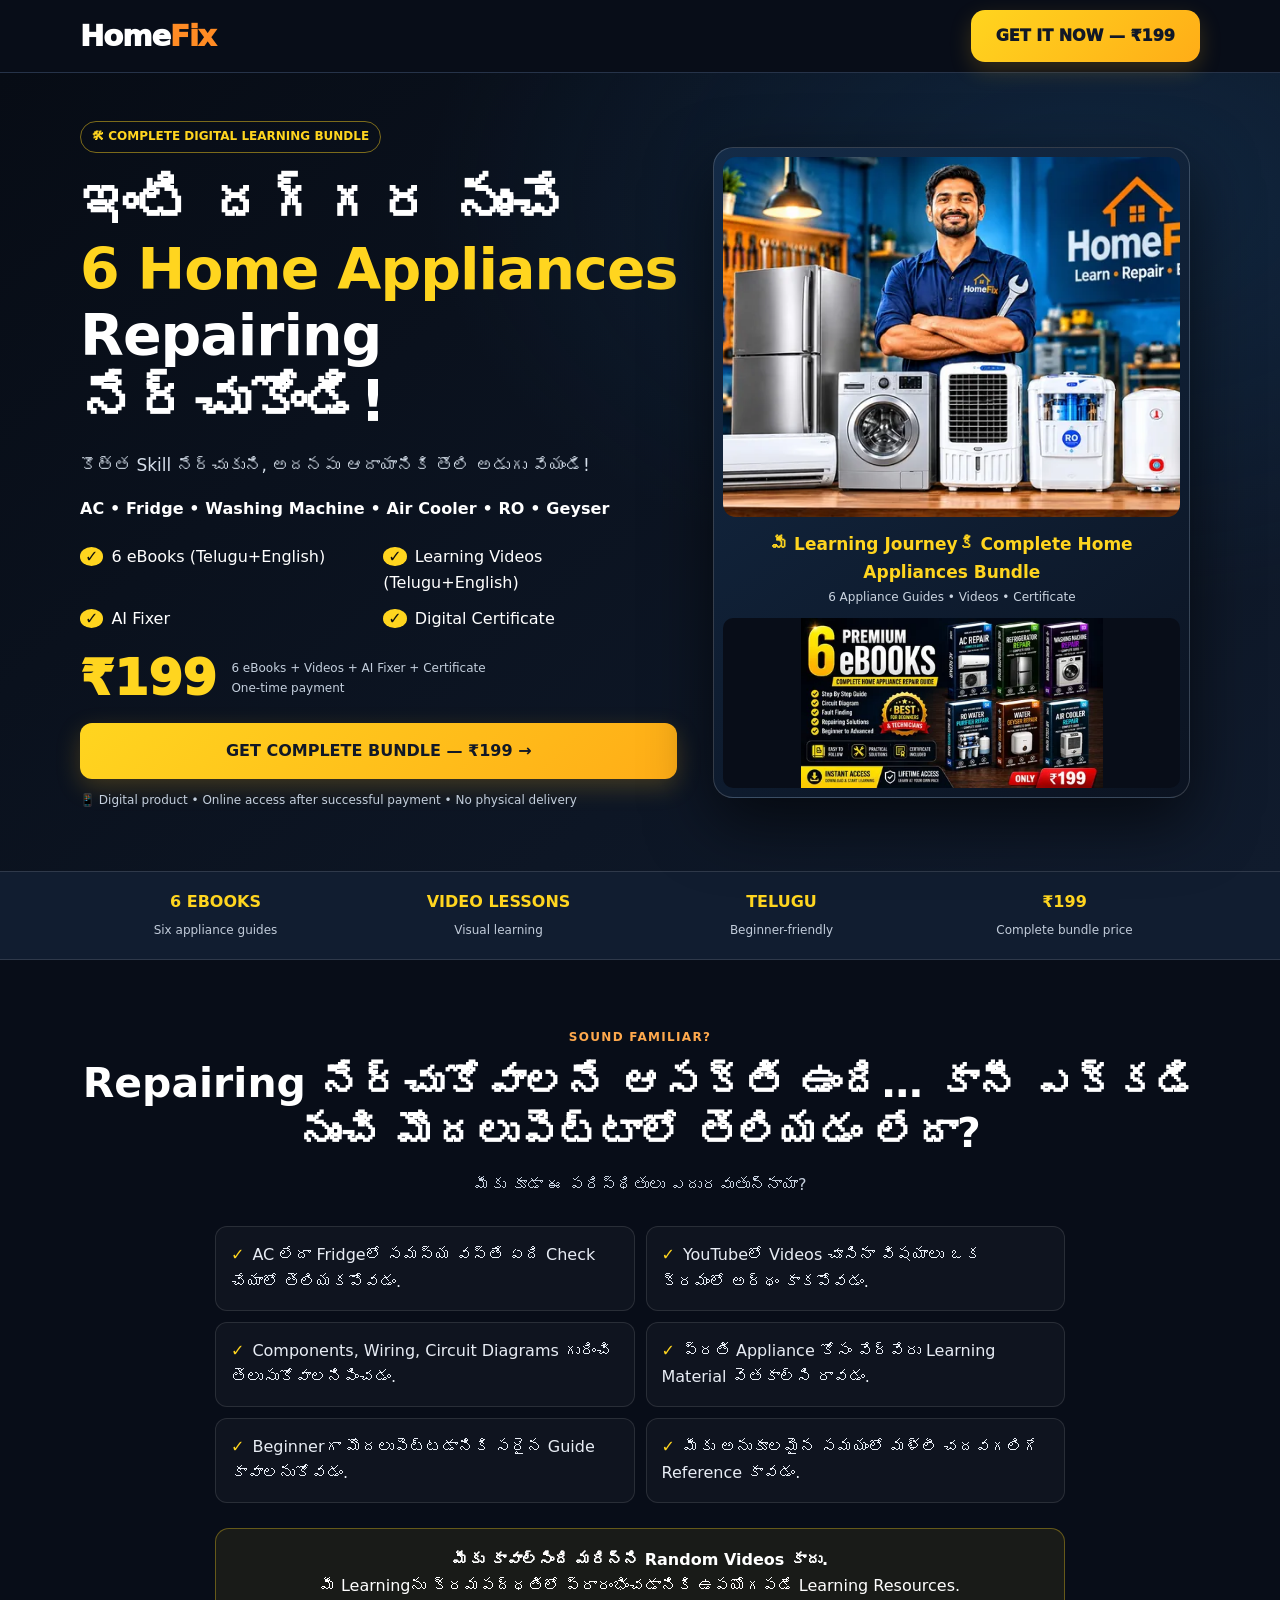
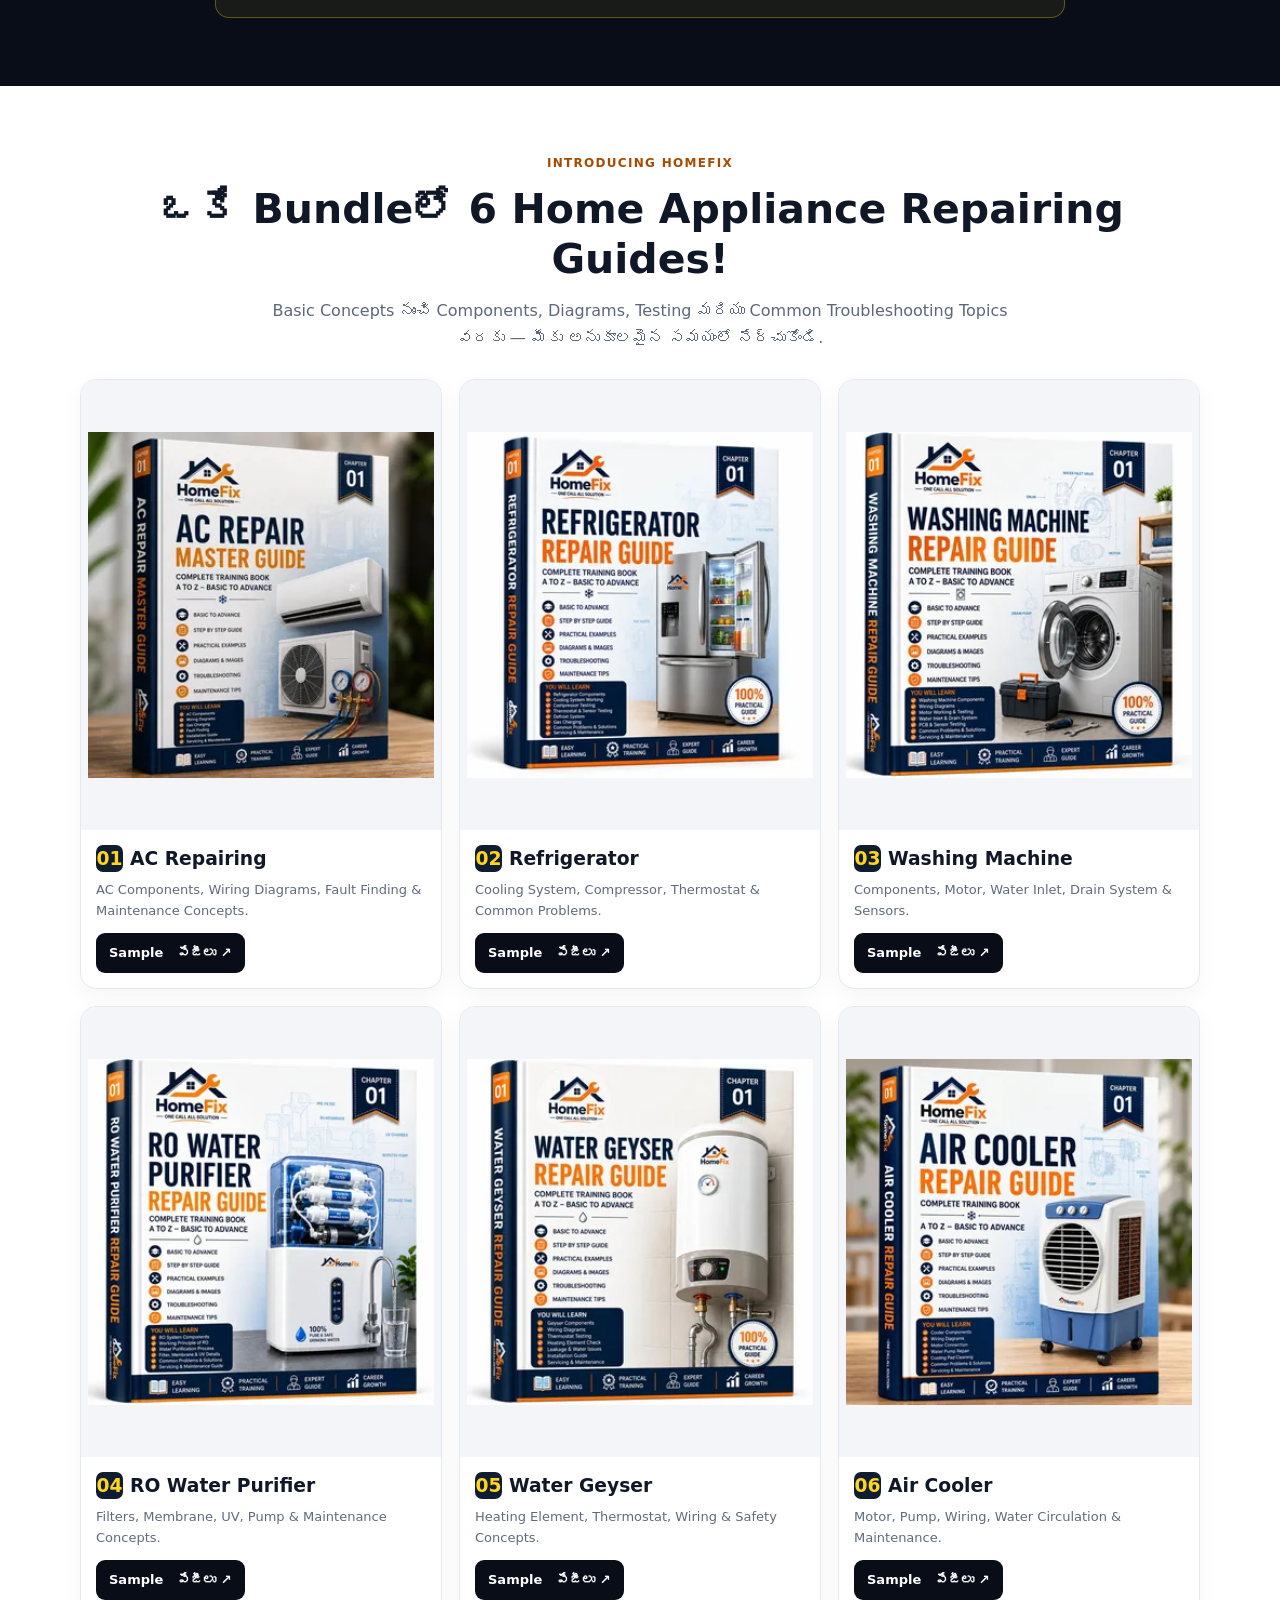
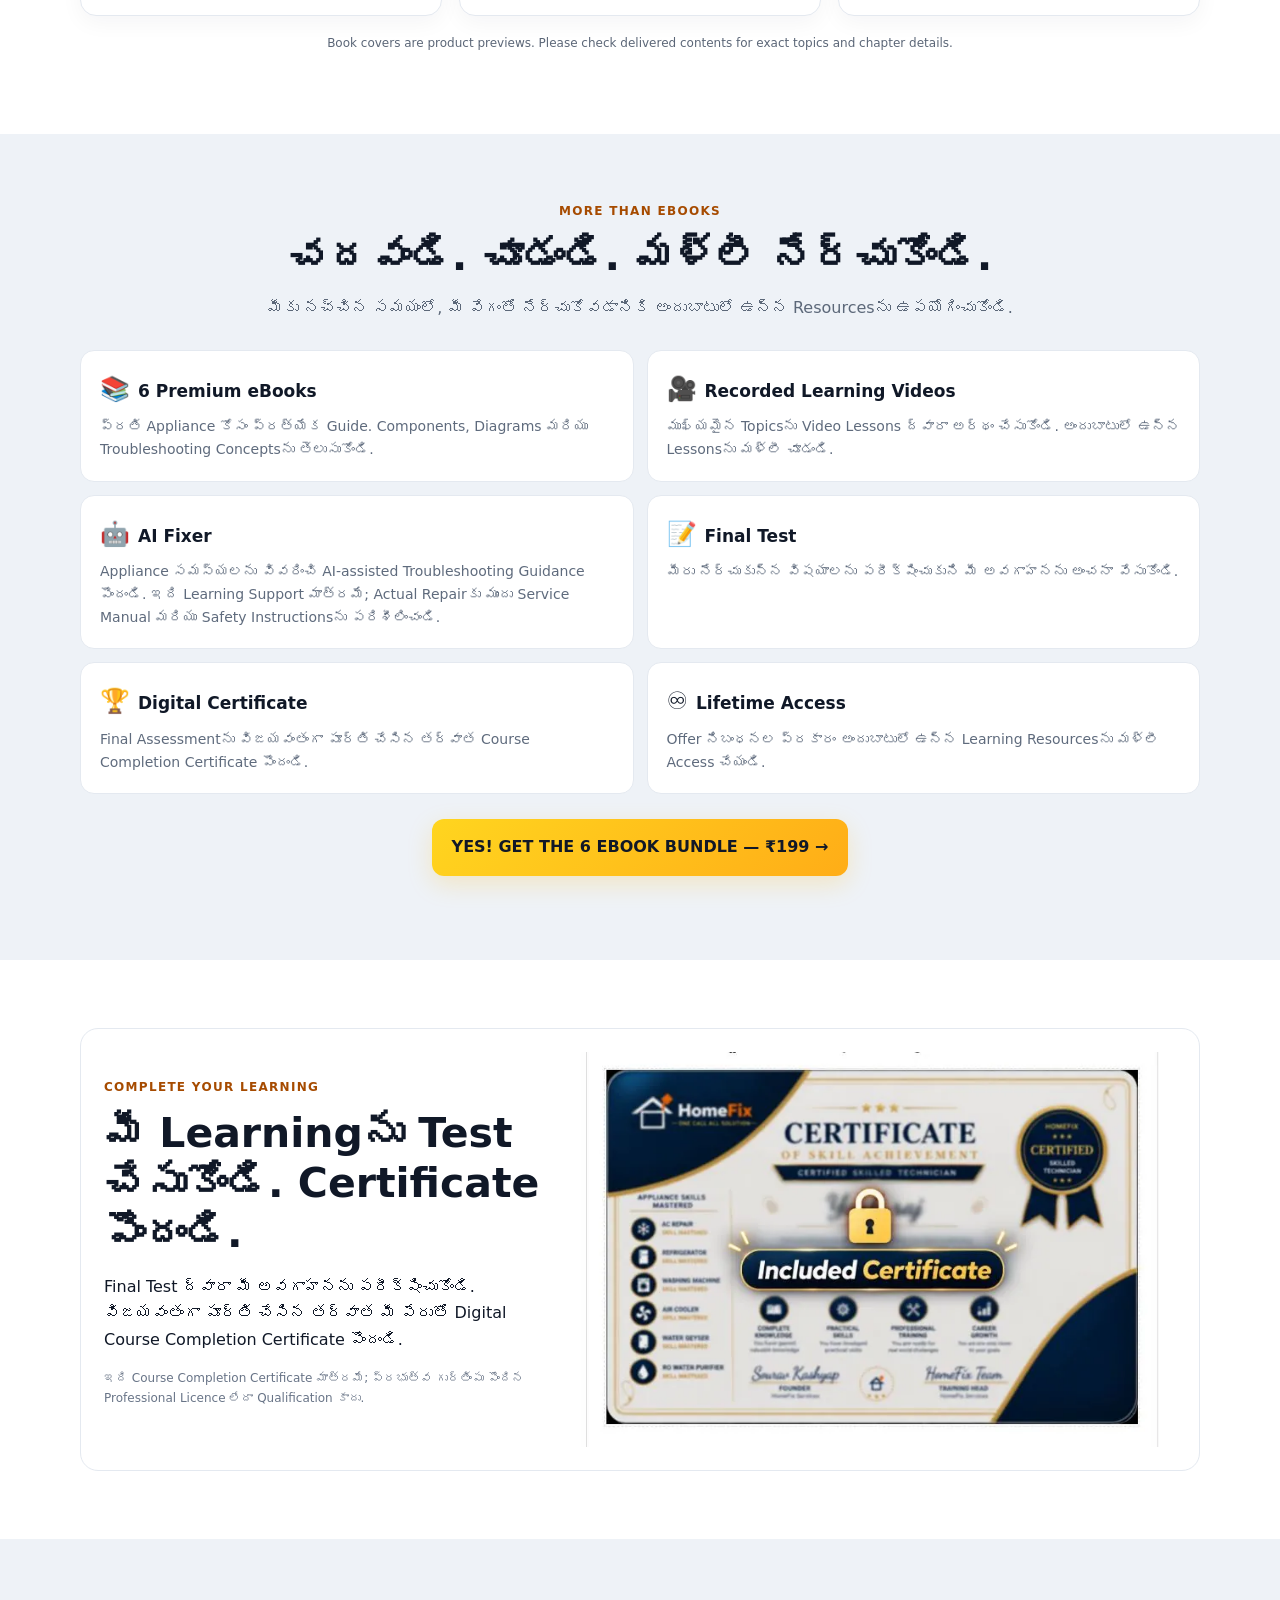
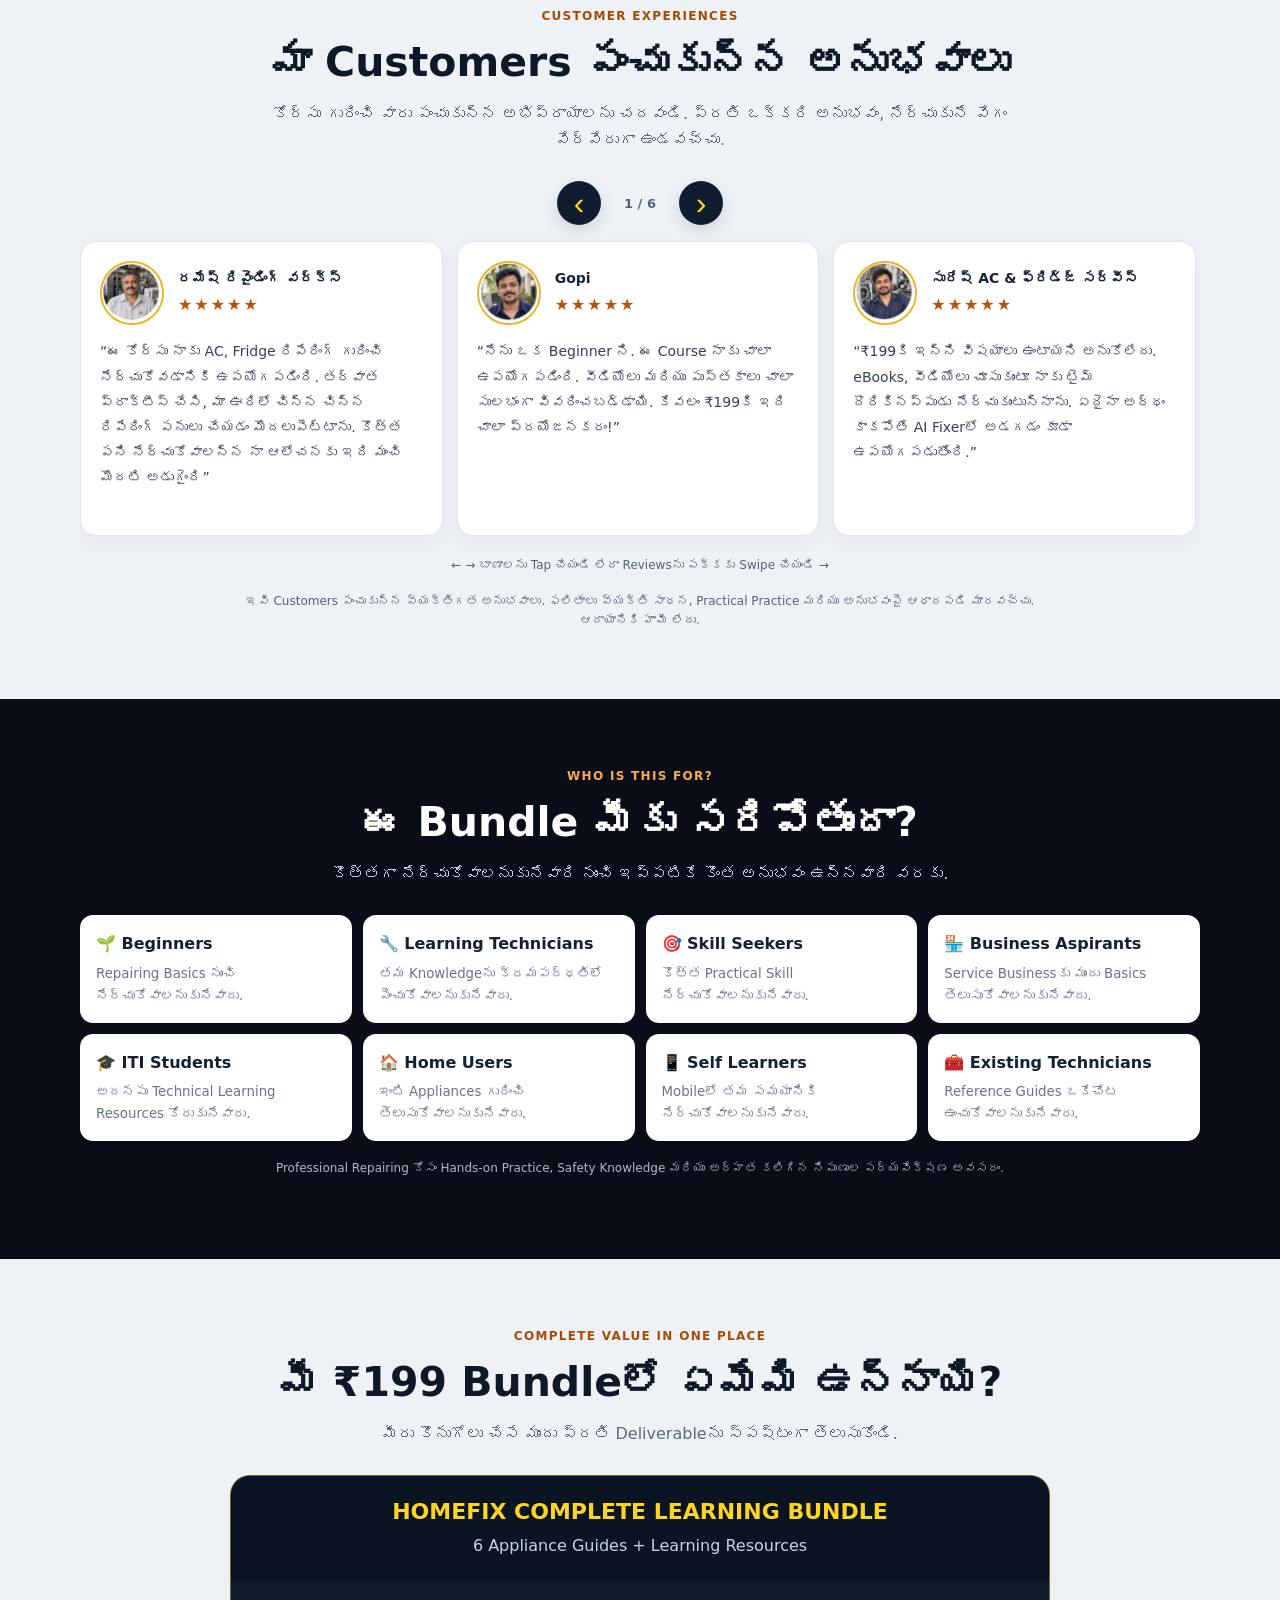
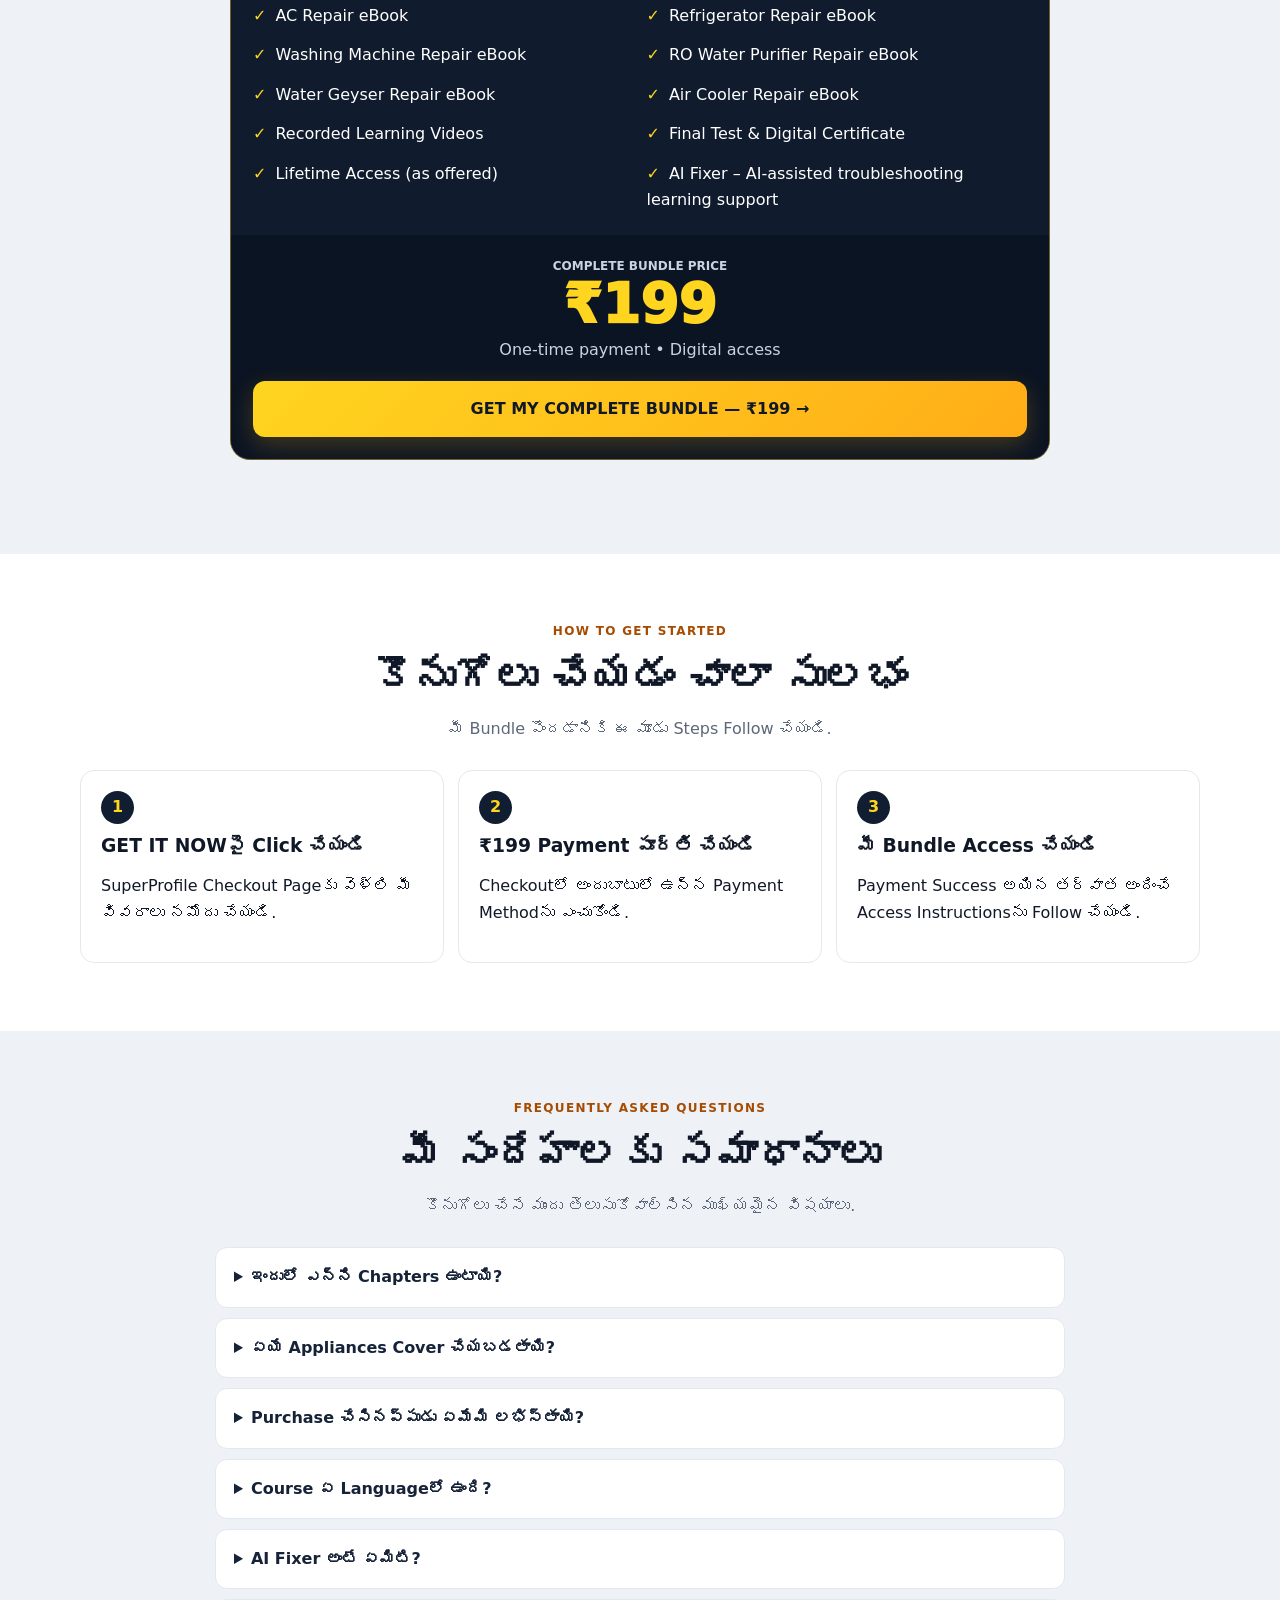
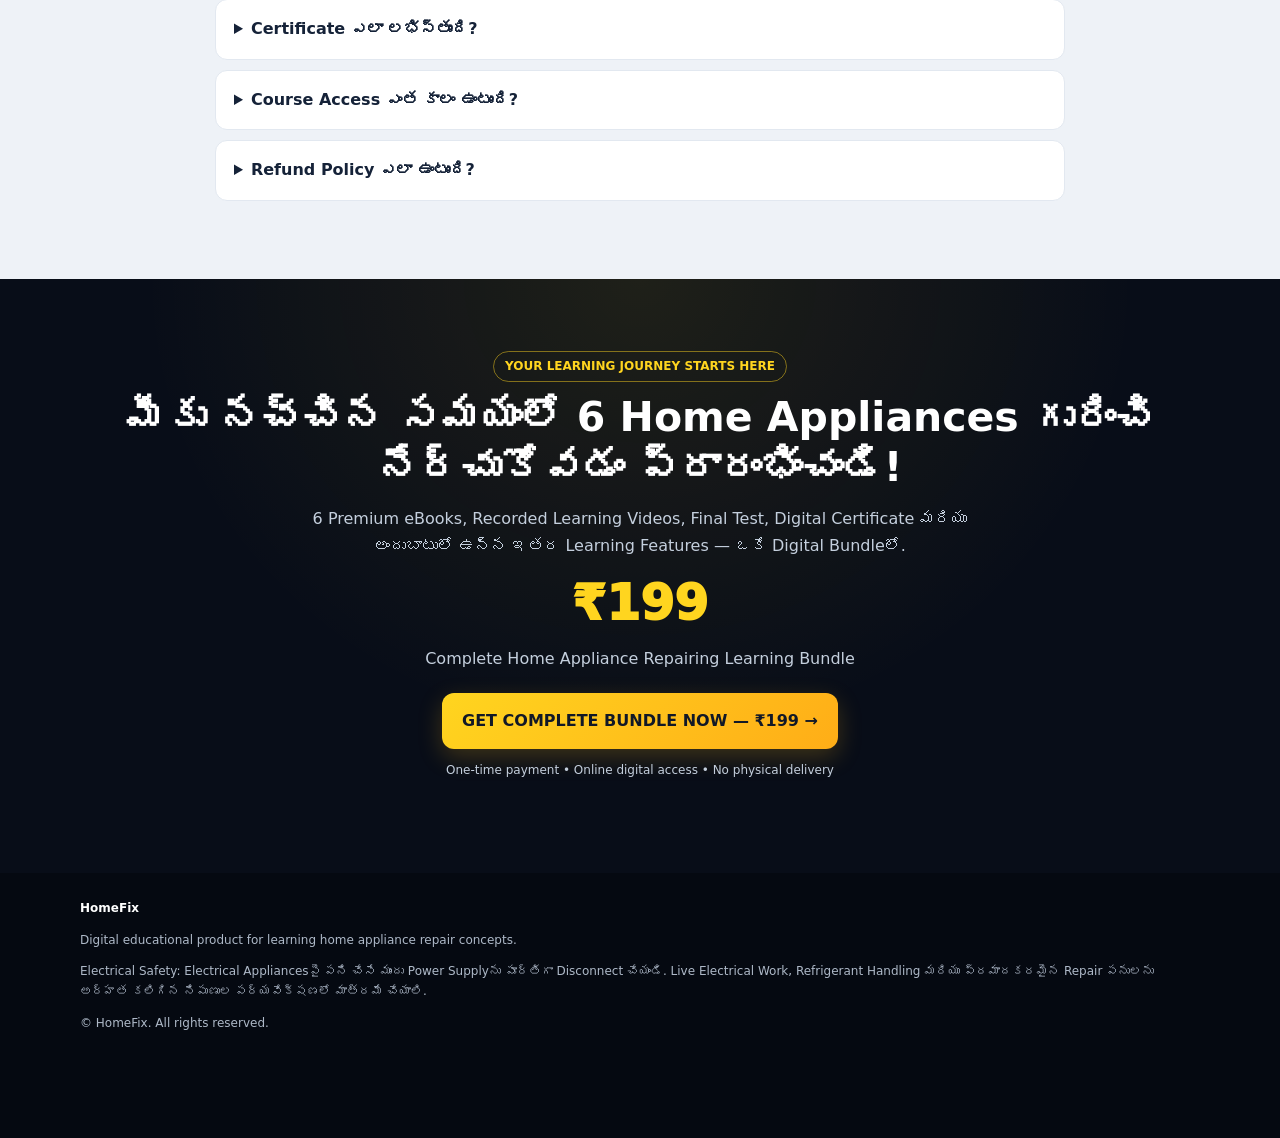
==== commit dfeeb66d: "Add files via upload" ====
--- a/index.html
+++ b/index.html
@@ -21,7 +21,7 @@
 </script>
 <link as="image" fetchpriority="high" href="assets/technician-hero-640.webp" imagesizes="(max-width:800px) 100vw, 560px" imagesrcset="assets/technician-hero-640.webp 640w, assets/technician-hero-1000.webp 1000w" rel="preload" type="image/webp"/>
 <!-- End Meta Pixel / Clarity -->
-<meta charset="utf-8"/><meta content="width=device-width,initial-scale=1,viewport-fit=cover" name="viewport"/><meta content="#080d18" name="theme-color"/><meta content="6 Home Appliance Repairing eBooks and learning videos in Telugu. Complete HomeFix digital bundle for ₹199." name="description"/><title>HomeFix | 6 Appliance Repairing Learning Bundle in Telugu – ₹199</title><style>:root{--navy:#080d18;--panel:#111d30;--yellow:#ffd51f;--orange:#ff8b24;--ink:#101827;--muted:#647084;--line:#e4e9f0}*{box-sizing:border-box}html{scroll-behavior:smooth;scroll-padding-top:76px}body{margin:0;font-family:system-ui,-apple-system,"Noto Sans Telugu","Nirmala UI",Arial,sans-serif;line-height:1.65;color:var(--ink);background:#f4f6fa}img{display:block;max-width:100%;height:auto}.wrap{width:min(1120px,calc(100% - 34px));margin:auto}.dark{background:var(--navy);color:#fff}.btn{display:inline-flex;align-items:center;justify-content:center;gap:8px;text-decoration:none;text-align:center;font-weight:900;padding:15px 20px;border-radius:12px;background:linear-gradient(135deg,var(--yellow),#ffad17);color:#111827;box-shadow:0 8px 24px #ffba1838}.btn:hover{filter:brightness(1.04);transform:translateY(-1px)}.btn.full{width:100%}.hero{padding:48px 0;background:radial-gradient(ellipse at 85% 15%,#17416a66,transparent 43%),linear-gradient(140deg,#070c15,#101b2d);color:white}.heroGrid{display:grid;grid-template-columns:1fr 1fr;gap:36px;align-items:center}.pill{display:inline-block;border:1px solid #ffd51f77;color:var(--yellow);padding:5px 11px;border-radius:50px;font-size:12px;font-weight:850}.hero h1{font-size:clamp(34px,5vw,57px);line-height:1.15;letter-spacing:-1px;margin:17px 0}.hero h1 em{font-style:normal;color:var(--yellow)}.lead{font-size:17px;color:#d7e0ec}.ticks{display:grid;grid-template-columns:1fr 1fr;gap:9px;margin:22px 0}.ticks span:before{content:'✓';background:var(--yellow);color:#111;border-radius:50%;padding:0 5px;margin-right:8px;font-weight:900}.price{font-size:49px;line-height:1;color:var(--yellow);font-weight:1000}.priceRow{display:flex;align-items:center;gap:15px;margin:20px 0}.note{font-size:12px;color:#c4cfdd}.trust{background:#111d30;color:white;border-block:1px solid #ffffff20}.trustgrid{display:grid;grid-template-columns:repeat(4,1fr);gap:12px;text-align:center;padding:17px 0}.trust strong{display:block;color:var(--yellow)}.trust small{color:#c2ccda;font-size:12px}.section{padding:68px 0}.section.dark{background:var(--navy);color:white}.white{background:#fff}.soft{background:#eef2f7}.center{text-align:center}.kicker{font-size:12px;letter-spacing:1.3px;font-weight:900;color:#d97706}h2{font-size:clamp(27px,4vw,41px);line-height:1.22;margin:10px 0 14px}h3{line-height:1.25;margin:0 0 7px}.sub{max-width:760px;margin:0 auto 28px;color:#5c6879;font-size:16px}.dark .sub{color:#c5cfdd}.problemGrid{display:grid;grid-template-columns:1fr 1fr;gap:11px;max-width:850px;margin:25px auto}.problem{padding:15px;border:1px solid #ffffff1c;background:#ffffff08;border-radius:12px;color:#e8edf5;text-align:left}.problem b{color:var(--yellow);margin-right:8px}.callout{max-width:850px;margin:auto;padding:18px;border:1px solid #ffd51f55;border-radius:14px;background:#ffd51f12}.cards{display:grid;grid-template-columns:repeat(3,1fr);gap:17px}.card{background:white;border:1px solid var(--line);border-radius:16px;overflow:hidden;box-shadow:0 7px 22px #1018280b;text-align:left}.card img{width:100%;aspect-ratio:4/5;object-fit:contain;background:#f3f5f8;padding:7px}.cardbody{padding:15px}.cardbody p{margin:0;color:#5f6b7d;font-size:13px}.num{display:inline-grid;place-items:center;background:#101d31;color:var(--yellow);border-radius:7px;width:27px;height:27px;margin-right:7px}.features{display:grid;grid-template-columns:1fr 1fr;gap:13px}.feature{background:#fff;border:1px solid var(--line);border-radius:14px;padding:19px;text-align:left}.feature h3{display:inline;font-size:17px}.feature p{margin:6px 0 0;color:#5f6b7d;font-size:14px}.ico{font-size:24px;margin-right:8px}.audience{display:grid;grid-template-columns:repeat(4,1fr);gap:11px}.aud{background:white;color:#142033;border-radius:13px;padding:16px;text-align:left;font-weight:800}.aud small{display:block;color:#687487;font-weight:450;margin-top:5px}.certificate{display:grid;grid-template-columns:.85fr 1.15fr;gap:26px;align-items:center;padding:23px;border:1px solid var(--line);border-radius:18px;background:white}.certificate img{width:100%;border-radius:10px}.valuebox{max-width:820px;margin:26px auto;background:#101b2d;color:white;border:1px solid #ffd51f66;border-radius:20px;overflow:hidden;text-align:left}.valuehead,.valuefoot{text-align:center;padding:22px;background:#0b1423}.valuehead h3{color:var(--yellow);font-size:22px}.valueitems{display:grid;grid-template-columns:1fr 1fr;gap:13px;padding:22px}.valueitems div:before{content:'✓';color:var(--yellow);font-weight:900;margin-right:9px}.valuefoot .price{font-size:55px}.steps{display:grid;grid-template-columns:repeat(3,1fr);gap:14px}.step{background:#fff;border:1px solid var(--line);border-radius:14px;padding:20px;text-align:left}.step b{display:grid;place-items:center;width:33px;height:33px;background:#111d30;color:var(--yellow);border-radius:50%;margin-bottom:10px}.faq{max-width:850px;margin:24px auto;text-align:left}.faq details{background:#fff;border:1px solid var(--line);border-radius:12px;padding:15px 17px;margin:9px 0}.faq summary{font-weight:850;cursor:pointer}.faq p{color:#5d697a;margin-bottom:0}.final{padding:72px 0;text-align:center;background:radial-gradient(ellipse at 50% 0,#ffd51f18,transparent 55%),#080d18;color:white}.final p{max-width:720px;margin:12px auto 20px;color:#c4cfdd}.final .price{margin:18px}.footer{background:#050911;color:#aeb9c8;font-size:12px;padding:26px 0 92px}.footer strong{color:white}.footer a{color:white}.sticky{display:none;position:fixed;z-index:20;bottom:0;left:0;right:0;align-items:center;gap:12px;padding:9px 13px calc(9px + env(safe-area-inset-bottom));background:#080d18f5;border-top:1px solid #ffffff26}.stickyprice{font-size:11px;color:#fff;line-height:1.2}.stickyprice b{display:block;color:var(--yellow);font-size:22px}.sticky .btn{flex:1;padding:12px;font-size:14px}.disclaimer{font-size:12px;color:#9eabba;margin-top:18px}.dark .disclaimer{color:#aeb9c8}@media(max-width:800px){.heroGrid{grid-template-columns:1fr}.hero{padding:34px 0}.cards{grid-template-columns:repeat(2,1fr)}.audience{grid-template-columns:repeat(2,1fr)}.trustgrid{grid-template-columns:repeat(2,1fr)}.certificate{grid-template-columns:1fr}.certificate img{max-width:560px;margin:auto}.section{padding:52px 0}.sticky{display:flex}}@media(max-width:520px){.wrap{width:calc(100% - 26px)}.hero h1{font-size:35px}.lead{font-size:15px}.ticks{grid-template-columns:1fr}.cards{gap:9px}.cardbody{padding:11px}.cardbody h3{font-size:14px}.cardbody p{font-size:12px}.problemGrid,.features,.valueitems{grid-template-columns:1fr}.steps{grid-template-columns:1fr}.audience{grid-template-columns:1fr 1fr}.section{padding:45px 0}.btn{width:100%;font-size:14px}.footer{padding-bottom:105px}.sub{font-size:15px}}html{scroll-padding-top:18px}.heroGrid{grid-template-columns:1.02fr .98fr}.heroVisual{border:1px solid #ffffff2b;border-radius:20px;padding:9px;background:linear-gradient(145deg,#142b47,#0b1321);box-shadow:0 24px 65px #0009;overflow:hidden}.techHero{width:100%;height:clamp(220px,32vw,360px);object-fit:cover;object-position:center;border-radius:13px}.heroVisualCaption{display:flex;flex-direction:column;gap:2px;padding:13px 9px 10px;color:#fff;text-align:center}.heroVisualCaption strong{color:var(--yellow);font-size:17px}.heroVisualCaption span{font-size:12px;color:#cbd5e1}.bundlePreview{width:100%;max-height:170px;object-fit:contain;border-radius:10px;background:#080d18}.reviewCard{background:#fff;border:1px solid #e1e7ef;border-radius:14px;padding:9px;box-shadow:0 8px 22px #1018280b;display:flex;align-items:center;justify-content:center;min-width:0}.reviewCard img{width:100%;height:auto;max-height:370px;object-fit:contain;border-radius:8px}.reviewNote{font-size:12px;color:#6b7788;max-width:850px;margin:18px auto 0}.faq{max-width:850px;margin:28px auto 0;text-align:left}.faq details{background:#fff;border:1px solid #e2e8f0;border-radius:12px;margin:10px 0;padding:16px 18px}.faq summary{font-weight:850;cursor:pointer;color:#152238}.faq details p{color:#5b6677;margin:12px 0 0}@media(max-width:800px){.heroGrid{grid-template-columns:1fr}.heroVisual{max-width:620px;margin:0 auto}.techHero{height:260px}}@media(max-width:520px){.hero{padding:32px 0}.hero h1{font-size:34px}.techHero{height:220px}.bundlePreview{max-height:130px}.reviewCard img{max-height:420px}}.topBrand{position:relative;z-index:2;background:#080d18;border-bottom:1px solid #263349}.topBrandInner{width:min(1120px,calc(100% - 34px));min-height:72px;margin:auto;display:flex;align-items:center;justify-content:space-between;gap:14px}.homefixLogo{font-size:29px;font-weight:1000;letter-spacing:-1px;color:#fff;text-decoration:none;line-height:1}.homefixLogo span{color:#ff8b24}.topBrandCta{display:inline-flex;align-items:center;justify-content:center;text-decoration:none;text-align:center;background:linear-gradient(135deg,#ffd51f,#ffad17);color:#111827;font-weight:950;border-radius:14px;padding:13px 25px;min-width:190px;box-shadow:0 8px 22px #ffba1830}.topBrandCta:hover{filter:brightness(1.04)}.reviewControls{display:flex;justify-content:center;align-items:center;gap:18px;margin:22px 0 12px}.reviewArrow{width:44px;height:44px;border:0;border-radius:50%;background:#101d31;color:#ffd51f;font-size:32px;line-height:1;cursor:pointer;box-shadow:0 6px 16px #10182820}.reviewArrow:focus-visible,.topBrandCta:focus-visible{outline:3px solid #ff8b24;outline-offset:3px}.reviewPosition{font-size:13px;font-weight:800;color:#647084;min-width:42px;text-align:center}.reviewRail{display:flex;gap:14px;overflow-x:auto;scroll-snap-type:x mandatory;scroll-behavior:smooth;padding:4px 2px 16px;overscroll-behavior-x:contain;scrollbar-width:thin}.reviewCard{flex:0 0 calc((100% - 28px)/3);min-width:0;scroll-snap-align:start;display:flex;flex-direction:column;align-items:stretch;justify-content:flex-start;padding:19px;background:#fff;border:1px solid #e1e7ef;border-radius:16px;box-shadow:0 8px 22px #1018280b}.reviewPerson{display:flex;align-items:center;gap:12px;margin-bottom:14px;min-height:62px}.reviewPerson img{width:58px;height:58px;border-radius:50%;object-fit:cover;border:2px solid #f0b323;flex:0 0 58px}.reviewPersonInfo{display:flex;flex-direction:column;gap:3px;min-width:0}.reviewPersonInfo strong{font-size:14px;line-height:1.4;color:#152238;overflow-wrap:anywhere}.reviewStars{color:#ffb800;letter-spacing:2px;font-size:16px}.reviewCard p{margin:0;color:#354155;font-size:14px;line-height:1.8;overflow-wrap:anywhere}.reviewHint{text-align:center;color:#647084;font-size:12px;margin:4px 0 0}.reviewNote{text-align:center;color:#647084;font-size:12px;max-width:850px;margin:16px auto 0}@media(max-width:800px){.reviewCard{flex-basis:calc((100% - 14px)/2)}}@media(max-width:560px){.topBrandInner{min-height:64px;gap:10px}.homefixLogo{font-size:25px}.topBrandCta{min-width:0;padding:11px 13px;font-size:13px;border-radius:12px}.reviewCard{flex-basis:88%;padding:18px}.reviewPerson img{width:54px;height:54px;flex-basis:54px}.reviewCard p{font-size:15px;line-height:1.85}.reviewControls{margin-top:16px}}.reviewPerson img{width:58px!important;height:58px!important;min-width:58px;max-width:58px;aspect-ratio:1/1;object-fit:cover;object-position:center;border-radius:50%!important;display:block;flex:0 0 58px;padding:0!important;background:transparent!important;border:2px solid #f0b323;overflow:hidden}.reviewPerson{display:flex!important;align-items:center!important;gap:14px!important}.reviewPerson img{display:block!important;box-sizing:border-box!important;width:64px!important;height:64px!important;min-width:64px!important;max-width:64px!important;min-height:64px!important;max-height:64px!important;flex:0 0 64px!important;aspect-ratio:1/1!important;object-fit:cover!important;object-position:center!important;border-radius:50%!important;overflow:hidden!important;padding:0!important;margin:0!important;background:transparent!important;border:2px solid #f0b323!important}.hero h1{line-height:1.16}.hero h1 .hero-highlight{color:var(--yellow,#ffd21f);white-space:nowrap}.heroAppliances{margin:14px 0 18px;font-weight:750;letter-spacing:.1px;line-height:1.6}@media(max-width:560px){.hero h1{font-size:clamp(29px,7.6vw,39px);line-height:1.22}.hero h1 .hero-highlight{white-space:nowrap;display:inline-block}.heroAppliances{font-size:clamp(13px,3.8vw,16px);letter-spacing:-.25px}}picture{display:block;min-width:0}.reviewPerson picture{flex:0 0 64px;width:64px;height:64px}.kicker{color:#a64b00}.dark .kicker{color:#ffa94d}.disclaimer{color:#5b6677}.dark .disclaimer{color:#aeb9c8}.reviewStars{color:#b45309}.reviewPosition,.reviewHint,.reviewNote{color:#566174}</style></head><body>
+<meta charset="utf-8"/><meta content="width=device-width,initial-scale=1,viewport-fit=cover" name="viewport"/><meta content="#080d18" name="theme-color"/><meta content="6 Home Appliance Repairing eBooks and learning videos in Telugu. Complete HomeFix digital bundle for ₹199." name="description"/><title>HomeFix | 6 Appliance Repairing Learning Bundle in Telugu – ₹199</title><style>:root{--navy:#080d18;--panel:#111d30;--yellow:#ffd51f;--orange:#ff8b24;--ink:#101827;--muted:#647084;--line:#e4e9f0}*{box-sizing:border-box}html{scroll-behavior:smooth;scroll-padding-top:76px}body{margin:0;font-family:system-ui,-apple-system,"Noto Sans Telugu","Nirmala UI",Arial,sans-serif;line-height:1.65;color:var(--ink);background:#f4f6fa}img{display:block;max-width:100%;height:auto}.wrap{width:min(1120px,calc(100% - 34px));margin:auto}.dark{background:var(--navy);color:#fff}.btn{display:inline-flex;align-items:center;justify-content:center;gap:8px;text-decoration:none;text-align:center;font-weight:900;padding:15px 20px;border-radius:12px;background:linear-gradient(135deg,var(--yellow),#ffad17);color:#111827;box-shadow:0 8px 24px #ffba1838}.btn:hover{filter:brightness(1.04);transform:translateY(-1px)}.btn.full{width:100%}.hero{padding:48px 0;background:radial-gradient(ellipse at 85% 15%,#17416a66,transparent 43%),linear-gradient(140deg,#070c15,#101b2d);color:white}.heroGrid{display:grid;grid-template-columns:1fr 1fr;gap:36px;align-items:center}.pill{display:inline-block;border:1px solid #ffd51f77;color:var(--yellow);padding:5px 11px;border-radius:50px;font-size:12px;font-weight:850}.hero h1{font-size:clamp(34px,5vw,57px);line-height:1.15;letter-spacing:-1px;margin:17px 0}.hero h1 em{font-style:normal;color:var(--yellow)}.lead{font-size:17px;color:#d7e0ec}.ticks{display:grid;grid-template-columns:1fr 1fr;gap:9px;margin:22px 0}.ticks span:before{content:'✓';background:var(--yellow);color:#111;border-radius:50%;padding:0 5px;margin-right:8px;font-weight:900}.price{font-size:49px;line-height:1;color:var(--yellow);font-weight:1000}.priceRow{display:flex;align-items:center;gap:15px;margin:20px 0}.note{font-size:12px;color:#c4cfdd}.trust{background:#111d30;color:white;border-block:1px solid #ffffff20}.trustgrid{display:grid;grid-template-columns:repeat(4,1fr);gap:12px;text-align:center;padding:17px 0}.trust strong{display:block;color:var(--yellow)}.trust small{color:#c2ccda;font-size:12px}.section{padding:68px 0}.section.dark{background:var(--navy);color:white}.white{background:#fff}.soft{background:#eef2f7}.center{text-align:center}.kicker{font-size:12px;letter-spacing:1.3px;font-weight:900;color:#d97706}h2{font-size:clamp(27px,4vw,41px);line-height:1.22;margin:10px 0 14px}h3{line-height:1.25;margin:0 0 7px}.sub{max-width:760px;margin:0 auto 28px;color:#5c6879;font-size:16px}.dark .sub{color:#c5cfdd}.problemGrid{display:grid;grid-template-columns:1fr 1fr;gap:11px;max-width:850px;margin:25px auto}.problem{padding:15px;border:1px solid #ffffff1c;background:#ffffff08;border-radius:12px;color:#e8edf5;text-align:left}.problem b{color:var(--yellow);margin-right:8px}.callout{max-width:850px;margin:auto;padding:18px;border:1px solid #ffd51f55;border-radius:14px;background:#ffd51f12}.cards{display:grid;grid-template-columns:repeat(3,1fr);gap:17px}.card{background:white;border:1px solid var(--line);border-radius:16px;overflow:hidden;box-shadow:0 7px 22px #1018280b;text-align:left}.card img{width:100%;aspect-ratio:4/5;object-fit:contain;background:#f3f5f8;padding:7px}.cardbody{padding:15px}.cardbody p{margin:0;color:#5f6b7d;font-size:13px}.num{display:inline-grid;place-items:center;background:#101d31;color:var(--yellow);border-radius:7px;width:27px;height:27px;margin-right:7px}.features{display:grid;grid-template-columns:1fr 1fr;gap:13px}.feature{background:#fff;border:1px solid var(--line);border-radius:14px;padding:19px;text-align:left}.feature h3{display:inline;font-size:17px}.feature p{margin:6px 0 0;color:#5f6b7d;font-size:14px}.ico{font-size:24px;margin-right:8px}.audience{display:grid;grid-template-columns:repeat(4,1fr);gap:11px}.aud{background:white;color:#142033;border-radius:13px;padding:16px;text-align:left;font-weight:800}.aud small{display:block;color:#687487;font-weight:450;margin-top:5px}.certificate{display:grid;grid-template-columns:.85fr 1.15fr;gap:26px;align-items:center;padding:23px;border:1px solid var(--line);border-radius:18px;background:white}.certificate img{width:100%;border-radius:10px}.valuebox{max-width:820px;margin:26px auto;background:#101b2d;color:white;border:1px solid #ffd51f66;border-radius:20px;overflow:hidden;text-align:left}.valuehead,.valuefoot{text-align:center;padding:22px;background:#0b1423}.valuehead h3{color:var(--yellow);font-size:22px}.valueitems{display:grid;grid-template-columns:1fr 1fr;gap:13px;padding:22px}.valueitems div:before{content:'✓';color:var(--yellow);font-weight:900;margin-right:9px}.valuefoot .price{font-size:55px}.steps{display:grid;grid-template-columns:repeat(3,1fr);gap:14px}.step{background:#fff;border:1px solid var(--line);border-radius:14px;padding:20px;text-align:left}.step b{display:grid;place-items:center;width:33px;height:33px;background:#111d30;color:var(--yellow);border-radius:50%;margin-bottom:10px}.faq{max-width:850px;margin:24px auto;text-align:left}.faq details{background:#fff;border:1px solid var(--line);border-radius:12px;padding:15px 17px;margin:9px 0}.faq summary{font-weight:850;cursor:pointer}.faq p{color:#5d697a;margin-bottom:0}.final{padding:72px 0;text-align:center;background:radial-gradient(ellipse at 50% 0,#ffd51f18,transparent 55%),#080d18;color:white}.final p{max-width:720px;margin:12px auto 20px;color:#c4cfdd}.final .price{margin:18px}.footer{background:#050911;color:#aeb9c8;font-size:12px;padding:26px 0 92px}.footer strong{color:white}.footer a{color:white}.sticky{display:none;position:fixed;z-index:20;bottom:0;left:0;right:0;align-items:center;gap:12px;padding:9px 13px calc(9px + env(safe-area-inset-bottom));background:#080d18f5;border-top:1px solid #ffffff26}.stickyprice{font-size:11px;color:#fff;line-height:1.2}.stickyprice b{display:block;color:var(--yellow);font-size:22px}.sticky .btn{flex:1;padding:12px;font-size:14px}.disclaimer{font-size:12px;color:#9eabba;margin-top:18px}.dark .disclaimer{color:#aeb9c8}@media(max-width:800px){.heroGrid{grid-template-columns:1fr}.hero{padding:34px 0}.cards{grid-template-columns:repeat(2,1fr)}.audience{grid-template-columns:repeat(2,1fr)}.trustgrid{grid-template-columns:repeat(2,1fr)}.certificate{grid-template-columns:1fr}.certificate img{max-width:560px;margin:auto}.section{padding:52px 0}.sticky{display:flex}}@media(max-width:520px){.wrap{width:calc(100% - 26px)}.hero h1{font-size:35px}.lead{font-size:15px}.ticks{grid-template-columns:1fr}.cards{gap:9px}.cardbody{padding:11px}.cardbody h3{font-size:14px}.cardbody p{font-size:12px}.problemGrid,.features,.valueitems{grid-template-columns:1fr}.steps{grid-template-columns:1fr}.audience{grid-template-columns:1fr 1fr}.section{padding:45px 0}.btn{width:100%;font-size:14px}.footer{padding-bottom:105px}.sub{font-size:15px}}html{scroll-padding-top:18px}.heroGrid{grid-template-columns:1.02fr .98fr}.heroVisual{border:1px solid #ffffff2b;border-radius:20px;padding:9px;background:linear-gradient(145deg,#142b47,#0b1321);box-shadow:0 24px 65px #0009;overflow:hidden}.techHero{width:100%;height:clamp(220px,32vw,360px);object-fit:cover;object-position:center;border-radius:13px}.heroVisualCaption{display:flex;flex-direction:column;gap:2px;padding:13px 9px 10px;color:#fff;text-align:center}.heroVisualCaption strong{color:var(--yellow);font-size:17px}.heroVisualCaption span{font-size:12px;color:#cbd5e1}.bundlePreview{width:100%;max-height:170px;object-fit:contain;border-radius:10px;background:#080d18}.reviewCard{background:#fff;border:1px solid #e1e7ef;border-radius:14px;padding:9px;box-shadow:0 8px 22px #1018280b;display:flex;align-items:center;justify-content:center;min-width:0}.reviewCard img{width:100%;height:auto;max-height:370px;object-fit:contain;border-radius:8px}.reviewNote{font-size:12px;color:#6b7788;max-width:850px;margin:18px auto 0}.faq{max-width:850px;margin:28px auto 0;text-align:left}.faq details{background:#fff;border:1px solid #e2e8f0;border-radius:12px;margin:10px 0;padding:16px 18px}.faq summary{font-weight:850;cursor:pointer;color:#152238}.faq details p{color:#5b6677;margin:12px 0 0}@media(max-width:800px){.heroGrid{grid-template-columns:1fr}.heroVisual{max-width:620px;margin:0 auto}.techHero{height:260px}}@media(max-width:520px){.hero{padding:32px 0}.hero h1{font-size:34px}.techHero{height:220px}.bundlePreview{max-height:130px}.reviewCard img{max-height:420px}}.topBrand{position:relative;z-index:2;background:#080d18;border-bottom:1px solid #263349}.topBrandInner{width:min(1120px,calc(100% - 34px));min-height:72px;margin:auto;display:flex;align-items:center;justify-content:space-between;gap:14px}.homefixLogo{font-size:29px;font-weight:1000;letter-spacing:-1px;color:#fff;text-decoration:none;line-height:1}.homefixLogo span{color:#ff8b24}.topBrandCta{display:inline-flex;align-items:center;justify-content:center;text-decoration:none;text-align:center;background:linear-gradient(135deg,#ffd51f,#ffad17);color:#111827;font-weight:950;border-radius:14px;padding:13px 25px;min-width:190px;box-shadow:0 8px 22px #ffba1830}.topBrandCta:hover{filter:brightness(1.04)}.reviewControls{display:flex;justify-content:center;align-items:center;gap:18px;margin:22px 0 12px}.reviewArrow{width:44px;height:44px;border:0;border-radius:50%;background:#101d31;color:#ffd51f;font-size:32px;line-height:1;cursor:pointer;box-shadow:0 6px 16px #10182820}.reviewArrow:focus-visible,.topBrandCta:focus-visible{outline:3px solid #ff8b24;outline-offset:3px}.reviewPosition{font-size:13px;font-weight:800;color:#647084;min-width:42px;text-align:center}.reviewRail{display:flex;gap:14px;overflow-x:auto;scroll-snap-type:x mandatory;scroll-behavior:smooth;padding:4px 2px 16px;overscroll-behavior-x:contain;scrollbar-width:thin}.reviewCard{flex:0 0 calc((100% - 28px)/3);min-width:0;scroll-snap-align:start;display:flex;flex-direction:column;align-items:stretch;justify-content:flex-start;padding:19px;background:#fff;border:1px solid #e1e7ef;border-radius:16px;box-shadow:0 8px 22px #1018280b}.reviewPerson{display:flex;align-items:center;gap:12px;margin-bottom:14px;min-height:62px}.reviewPerson img{width:58px;height:58px;border-radius:50%;object-fit:cover;border:2px solid #f0b323;flex:0 0 58px}.reviewPersonInfo{display:flex;flex-direction:column;gap:3px;min-width:0}.reviewPersonInfo strong{font-size:14px;line-height:1.4;color:#152238;overflow-wrap:anywhere}.reviewStars{color:#ffb800;letter-spacing:2px;font-size:16px}.reviewCard p{margin:0;color:#354155;font-size:14px;line-height:1.8;overflow-wrap:anywhere}.reviewHint{text-align:center;color:#647084;font-size:12px;margin:4px 0 0}.reviewNote{text-align:center;color:#647084;font-size:12px;max-width:850px;margin:16px auto 0}@media(max-width:800px){.reviewCard{flex-basis:calc((100% - 14px)/2)}}@media(max-width:560px){.topBrandInner{min-height:64px;gap:10px}.homefixLogo{font-size:25px}.topBrandCta{min-width:0;padding:11px 13px;font-size:13px;border-radius:12px}.reviewCard{flex-basis:88%;padding:18px}.reviewPerson img{width:54px;height:54px;flex-basis:54px}.reviewCard p{font-size:15px;line-height:1.85}.reviewControls{margin-top:16px}}.reviewPerson img{width:58px!important;height:58px!important;min-width:58px;max-width:58px;aspect-ratio:1/1;object-fit:cover;object-position:center;border-radius:50%!important;display:block;flex:0 0 58px;padding:0!important;background:transparent!important;border:2px solid #f0b323;overflow:hidden}.reviewPerson{display:flex!important;align-items:center!important;gap:14px!important}.reviewPerson img{display:block!important;box-sizing:border-box!important;width:64px!important;height:64px!important;min-width:64px!important;max-width:64px!important;min-height:64px!important;max-height:64px!important;flex:0 0 64px!important;aspect-ratio:1/1!important;object-fit:cover!important;object-position:center!important;border-radius:50%!important;overflow:hidden!important;padding:0!important;margin:0!important;background:transparent!important;border:2px solid #f0b323!important}.hero h1{line-height:1.16}.hero h1 .hero-highlight{color:var(--yellow,#ffd21f);white-space:nowrap}.heroAppliances{margin:14px 0 18px;font-weight:750;letter-spacing:.1px;line-height:1.6}@media(max-width:560px){.hero h1{font-size:clamp(29px,7.6vw,39px);line-height:1.22}.hero h1 .hero-highlight{white-space:nowrap;display:inline-block}.heroAppliances{font-size:clamp(13px,3.8vw,16px);letter-spacing:-.25px}}picture{display:block;min-width:0}.reviewPerson picture{flex:0 0 64px;width:64px;height:64px}.kicker{color:#a64b00}.dark .kicker{color:#ffa94d}.disclaimer{color:#5b6677}.dark .disclaimer{color:#aeb9c8}.reviewStars{color:#b45309}.reviewPosition,.reviewHint,.reviewNote{color:#566174}body.preview-modal-open{overflow:hidden}.actualPages{margin-top:11px}.actualPages summary{list-style:none;display:inline-flex;align-items:center;justify-content:space-between;width:fit-content;max-width:100%;min-height:40px;padding:9px 13px;border-radius:9px;font-size:13px;font-weight:900;line-height:1.2;gap:14px;cursor:pointer;background:#080d18;color:#fff}.actualPages summary::-webkit-details-marker{display:none}.actualPages[open] summary{border-radius:11px;background:#080d18}.actualPagesGrid{display:none}.actualPageFigure{margin:0;min-width:0;background:#fff;border:1px solid #dce4ee;border-radius:10px;overflow:hidden}.actualPageFigure img{width:100%;height:auto;object-fit:contain;background:#e8eef6}.actualPageFigure figcaption{font-size:13px;font-weight:850;color:#34445a;padding:9px;text-align:center}.pagePreviewOverlay{position:fixed;inset:0;z-index:10000;background:rgba(3,8,18,.88);display:none;align-items:center;justify-content:center;padding:18px}.pagePreviewOverlay.is-open{display:flex}.pagePreviewDialog{position:relative;width:min(1100px,100%);max-height:92vh;background:#f4f7fb;border-radius:16px;box-shadow:0 24px 90px #0009;display:flex;flex-direction:column;overflow:hidden}.pagePreviewHeader{flex:0 0 auto;display:flex;align-items:center;justify-content:space-between;gap:14px;padding:14px 18px;background:#08172d;color:#fff;border-bottom:1px solid #ffffff24}.pagePreviewTitle{font-size:17px;font-weight:900;line-height:1.3}.pagePreviewClose{flex:0 0 44px;width:44px;height:44px;border:0;border-radius:50%;background:#ffd51f;color:#08111f;font-size:30px;font-weight:900;line-height:1;cursor:pointer;display:grid;place-items:center}.pagePreviewClose:focus-visible{outline:3px solid #fff;outline-offset:3px}.pagePreviewContent{overflow-y:auto;overscroll-behavior:contain;padding:16px}.pagePreviewContent .actualPagesGrid{display:grid;grid-template-columns:repeat(2,minmax(0,1fr));gap:16px}.pagePreviewContent .actualPageFigure{box-shadow:0 5px 18px #10182812}@media(max-width:650px){.pagePreviewOverlay{padding:0;align-items:stretch}.pagePreviewDialog{width:100%;max-height:100dvh;height:100dvh;border-radius:0}.pagePreviewHeader{padding:12px 14px;padding-top:calc(12px + env(safe-area-inset-top))}.pagePreviewTitle{font-size:16px}.pagePreviewClose{width:46px;height:46px;flex-basis:46px;font-size:32px}.pagePreviewContent{padding:12px;padding-bottom:calc(18px + env(safe-area-inset-bottom))}.pagePreviewContent .actualPagesGrid{grid-template-columns:1fr;gap:16px}.pagePreviewContent .actualPageFigure figcaption{font-size:14px;padding:10px}}@media(max-width:520px){.actualPages summary{min-height:38px;padding:8px 11px;font-size:12px;gap:12px}}</style></head><body>
 <noscript>
 <img height="1" width="1" style="display:none"
 src="https://www.facebook.com/tr?id=1976995182940721&ev=PageView&noscript=1"/>
@@ -38,12 +38,12 @@
 <div class="trust"><div class="wrap trustgrid"><div><strong>6 EBOOKS</strong><small>Six appliance guides</small></div><div><strong>VIDEO LESSONS</strong><small>Visual learning</small></div><div><strong>TELUGU</strong><small>Beginner-friendly</small></div><div><strong>₹199</strong><small>Complete bundle price</small></div></div></div>
 <section class="section dark"><div class="wrap center"><div class="kicker">SOUND FAMILIAR?</div><h2>Repairing నేర్చుకోవాలనే ఆసక్తి ఉంది… కానీ ఎక్కడి నుంచి మొదలుపెట్టాలో తెలియడం లేదా?</h2><p class="sub">మీకు కూడా ఈ పరిస్థితులు ఎదురవుతున్నాయా?</p><div class="problemGrid"><div class="problem"><b>✓</b>AC లేదా Fridgeలో సమస్య వస్తే ఏది Check చేయాలో తెలియకపోవడం.</div><div class="problem"><b>✓</b>YouTubeలో Videos చూసినా విషయాలు ఒక క్రమంలో అర్థం కాకపోవడం.</div><div class="problem"><b>✓</b>Components, Wiring, Circuit Diagrams గురించి తెలుసుకోవాలనిపించడం.</div><div class="problem"><b>✓</b>ప్రతి Appliance కోసం వేర్వేరు Learning Material వెతకాల్సి రావడం.</div><div class="problem"><b>✓</b>Beginnerగా మొదలుపెట్టడానికి సరైన Guide కావాలనుకోవడం.</div><div class="problem"><b>✓</b>మీకు అనుకూలమైన సమయంలో మళ్లీ చదవగలిగే Reference కావడం.</div></div><div class="callout"><b>మీకు కావాల్సింది మరిన్ని Random Videos కాదు.</b><br/>మీ Learningను క్రమపద్ధతిలో ప్రారంభించడానికి ఉపయోగపడే Learning Resources.</div></div></section>
 <section class="section white"><div class="wrap center"><div class="kicker">INTRODUCING HOMEFIX</div><h2>ఒకే Bundleలో 6 Home Appliance Repairing Guides!</h2><p class="sub">Basic Concepts నుంచి Components, Diagrams, Testing మరియు Common Troubleshooting Topics వరకు — మీకు అనుకూలమైన సమయంలో నేర్చుకోండి.</p><div class="cards">
-<article class="card"><picture><source srcset="assets/ac-repair-ebook-320.webp 320w, assets/ac-repair-ebook-640.webp 640w" sizes="(max-width:800px) 46vw, 302px" type="image/webp"/><img alt="HomeFix AC Repair Guide cover" decoding="async" loading="lazy" height="640" src="assets/ac-repair-ebook-640.jpg" width="640"/></picture><div class="cardbody"><h3><span class="num">01</span>AC Repairing</h3><p>AC Components, Wiring Diagrams, Fault Finding &amp; Maintenance Concepts.</p></div></article>
-<article class="card"><picture><source srcset="assets/refrigerator-repair-ebook-320.webp 320w, assets/refrigerator-repair-ebook-640.webp 640w" sizes="(max-width:800px) 46vw, 302px" type="image/webp"/><img alt="HomeFix Refrigerator Repair Guide cover" decoding="async" loading="lazy" height="640" src="assets/refrigerator-repair-ebook-640.jpg" width="640"/></picture><div class="cardbody"><h3><span class="num">02</span>Refrigerator</h3><p>Cooling System, Compressor, Thermostat &amp; Common Problems.</p></div></article>
-<article class="card"><picture><source srcset="assets/washing-machine-repair-ebook-320.webp 320w, assets/washing-machine-repair-ebook-640.webp 640w" sizes="(max-width:800px) 46vw, 302px" type="image/webp"/><img alt="HomeFix Washing Machine Repair Guide cover" decoding="async" loading="lazy" height="640" src="assets/washing-machine-repair-ebook-640.jpg" width="640"/></picture><div class="cardbody"><h3><span class="num">03</span>Washing Machine</h3><p>Components, Motor, Water Inlet, Drain System &amp; Sensors.</p></div></article>
-<article class="card"><picture><source srcset="assets/ro-purifier-repair-ebook-320.webp 320w, assets/ro-purifier-repair-ebook-640.webp 640w" sizes="(max-width:800px) 46vw, 302px" type="image/webp"/><img alt="HomeFix RO Purifier Repair Guide cover" decoding="async" loading="lazy" height="640" src="assets/ro-purifier-repair-ebook-640.jpg" width="640"/></picture><div class="cardbody"><h3><span class="num">04</span>RO Water Purifier</h3><p>Filters, Membrane, UV, Pump &amp; Maintenance Concepts.</p></div></article>
-<article class="card"><picture><source srcset="assets/water-geyser-repair-ebook-320.webp 320w, assets/water-geyser-repair-ebook-640.webp 640w" sizes="(max-width:800px) 46vw, 302px" type="image/webp"/><img alt="HomeFix Water Geyser Repair Guide cover" decoding="async" loading="lazy" height="640" src="assets/water-geyser-repair-ebook-640.jpg" width="640"/></picture><div class="cardbody"><h3><span class="num">05</span>Water Geyser</h3><p>Heating Element, Thermostat, Wiring &amp; Safety Concepts.</p></div></article>
-<article class="card"><picture><source srcset="assets/air-cooler-repair-ebook-320.webp 320w, assets/air-cooler-repair-ebook-640.webp 640w" sizes="(max-width:800px) 46vw, 302px" type="image/webp"/><img alt="HomeFix Air Cooler Repair Guide cover" decoding="async" loading="lazy" height="640" src="assets/air-cooler-repair-ebook-640.jpg" width="640"/></picture><div class="cardbody"><h3><span class="num">06</span>Air Cooler</h3><p>Motor, Pump, Wiring, Water Circulation &amp; Maintenance.</p></div></article></div><p class="disclaimer">Book covers are product previews. Please check delivered contents for exact topics and chapter details.</p></div></section>
+<article class="card"><picture><source srcset="assets/ac-repair-ebook-320.webp 320w, assets/ac-repair-ebook-640.webp 640w" sizes="(max-width:800px) 46vw, 302px" type="image/webp"/><img alt="HomeFix AC Repair Guide cover" decoding="async" loading="lazy" height="640" src="assets/ac-repair-ebook-640.jpg" width="640"/></picture><div class="cardbody"><h3><span class="num">01</span>AC Repairing</h3><p>AC Components, Wiring Diagrams, Fault Finding &amp; Maintenance Concepts.</p><details class="actualPages"><summary>Sample <strong>పేజీలు ↗</strong></summary><div class="actualPagesGrid"><figure class="actualPageFigure"><img alt="AC Repairing Telugu eBook actual sample page 1" decoding="async" height="1152" loading="lazy" sizes="(max-width:650px) calc(100vw - 24px), (max-width:1100px) calc(50vw - 48px), 520px" src="assets/01-1-ac-repairing-768.018259ce51.webp" srcset="assets/01-1-ac-repairing-480.596878d8c0.webp 480w, assets/01-1-ac-repairing-768.018259ce51.webp 768w" width="768"/><figcaption>Actual Telugu page 1</figcaption></figure><figure class="actualPageFigure"><img alt="AC Repairing Telugu eBook actual sample page 2" decoding="async" height="1152" loading="lazy" sizes="(max-width:650px) calc(100vw - 24px), (max-width:1100px) calc(50vw - 48px), 520px" src="assets/01-2-ac-repairing-768.9fd35b462d.webp" srcset="assets/01-2-ac-repairing-480.823a8f78a2.webp 480w, assets/01-2-ac-repairing-768.9fd35b462d.webp 768w" width="768"/><figcaption>Actual Telugu page 2</figcaption></figure></div></details></div></article>
+<article class="card"><picture><source srcset="assets/refrigerator-repair-ebook-320.webp 320w, assets/refrigerator-repair-ebook-640.webp 640w" sizes="(max-width:800px) 46vw, 302px" type="image/webp"/><img alt="HomeFix Refrigerator Repair Guide cover" decoding="async" loading="lazy" height="640" src="assets/refrigerator-repair-ebook-640.jpg" width="640"/></picture><div class="cardbody"><h3><span class="num">02</span>Refrigerator</h3><p>Cooling System, Compressor, Thermostat &amp; Common Problems.</p><details class="actualPages"><summary>Sample <strong>పేజీలు ↗</strong></summary><div class="actualPagesGrid"><figure class="actualPageFigure"><img alt="Refrigerator Telugu eBook actual sample page 1" decoding="async" height="1152" loading="lazy" sizes="(max-width:650px) calc(100vw - 24px), (max-width:1100px) calc(50vw - 48px), 520px" src="assets/02-1-refrigerator-768.3cfa96d1cd.webp" srcset="assets/02-1-refrigerator-480.171e7bb24c.webp 480w, assets/02-1-refrigerator-768.3cfa96d1cd.webp 768w" width="768"/><figcaption>Actual Telugu page 1</figcaption></figure><figure class="actualPageFigure"><img alt="Refrigerator Telugu eBook actual sample page 2" decoding="async" height="1152" loading="lazy" sizes="(max-width:650px) calc(100vw - 24px), (max-width:1100px) calc(50vw - 48px), 520px" src="assets/02-2-refrigerator-768.50eb4efcce.webp" srcset="assets/02-2-refrigerator-480.744e75b5da.webp 480w, assets/02-2-refrigerator-768.50eb4efcce.webp 768w" width="768"/><figcaption>Actual Telugu page 2</figcaption></figure></div></details></div></article>
+<article class="card"><picture><source srcset="assets/washing-machine-repair-ebook-320.webp 320w, assets/washing-machine-repair-ebook-640.webp 640w" sizes="(max-width:800px) 46vw, 302px" type="image/webp"/><img alt="HomeFix Washing Machine Repair Guide cover" decoding="async" loading="lazy" height="640" src="assets/washing-machine-repair-ebook-640.jpg" width="640"/></picture><div class="cardbody"><h3><span class="num">03</span>Washing Machine</h3><p>Components, Motor, Water Inlet, Drain System &amp; Sensors.</p><details class="actualPages"><summary>Sample <strong>పేజీలు ↗</strong></summary><div class="actualPagesGrid"><figure class="actualPageFigure"><img alt="Washing Machine Telugu eBook actual sample page 1" decoding="async" height="1152" loading="lazy" sizes="(max-width:650px) calc(100vw - 24px), (max-width:1100px) calc(50vw - 48px), 520px" src="assets/03-1-washing-machine-768.3cbbeae839.webp" srcset="assets/03-1-washing-machine-480.5ff005f235.webp 480w, assets/03-1-washing-machine-768.3cbbeae839.webp 768w" width="768"/><figcaption>Actual Telugu page 1</figcaption></figure><figure class="actualPageFigure"><img alt="Washing Machine Telugu eBook actual sample page 2" decoding="async" height="1152" loading="lazy" sizes="(max-width:650px) calc(100vw - 24px), (max-width:1100px) calc(50vw - 48px), 520px" src="assets/03-2-washing-machine-768.dbef6e4b70.webp" srcset="assets/03-2-washing-machine-480.189cffad6d.webp 480w, assets/03-2-washing-machine-768.dbef6e4b70.webp 768w" width="768"/><figcaption>Actual Telugu page 2</figcaption></figure></div></details></div></article>
+<article class="card"><picture><source srcset="assets/ro-purifier-repair-ebook-320.webp 320w, assets/ro-purifier-repair-ebook-640.webp 640w" sizes="(max-width:800px) 46vw, 302px" type="image/webp"/><img alt="HomeFix RO Purifier Repair Guide cover" decoding="async" loading="lazy" height="640" src="assets/ro-purifier-repair-ebook-640.jpg" width="640"/></picture><div class="cardbody"><h3><span class="num">04</span>RO Water Purifier</h3><p>Filters, Membrane, UV, Pump &amp; Maintenance Concepts.</p><details class="actualPages"><summary>Sample <strong>పేజీలు ↗</strong></summary><div class="actualPagesGrid"><figure class="actualPageFigure"><img alt="RO Water Purifier Telugu eBook actual sample page 1" decoding="async" height="1101" loading="lazy" sizes="(max-width:650px) calc(100vw - 24px), (max-width:1100px) calc(50vw - 48px), 520px" src="assets/04-1-ro-water-purifier-768.b423b6faf2.webp" srcset="assets/04-1-ro-water-purifier-480.3148159914.webp 480w, assets/04-1-ro-water-purifier-768.b423b6faf2.webp 768w" width="768"/><figcaption>Actual Telugu page 1</figcaption></figure><figure class="actualPageFigure"><img alt="RO Water Purifier Telugu eBook actual sample page 2" decoding="async" height="1152" loading="lazy" sizes="(max-width:650px) calc(100vw - 24px), (max-width:1100px) calc(50vw - 48px), 520px" src="assets/04-2-ro-water-purifier-768.56d3af8aaa.webp" srcset="assets/04-2-ro-water-purifier-480.4f3a1088b7.webp 480w, assets/04-2-ro-water-purifier-768.56d3af8aaa.webp 768w" width="768"/><figcaption>Actual Telugu page 2</figcaption></figure></div></details></div></article>
+<article class="card"><picture><source srcset="assets/water-geyser-repair-ebook-320.webp 320w, assets/water-geyser-repair-ebook-640.webp 640w" sizes="(max-width:800px) 46vw, 302px" type="image/webp"/><img alt="HomeFix Water Geyser Repair Guide cover" decoding="async" loading="lazy" height="640" src="assets/water-geyser-repair-ebook-640.jpg" width="640"/></picture><div class="cardbody"><h3><span class="num">05</span>Water Geyser</h3><p>Heating Element, Thermostat, Wiring &amp; Safety Concepts.</p><details class="actualPages"><summary>Sample <strong>పేజీలు ↗</strong></summary><div class="actualPagesGrid"><figure class="actualPageFigure"><img alt="Water Geyser Telugu eBook actual sample page 1" decoding="async" height="1152" loading="lazy" sizes="(max-width:650px) calc(100vw - 24px), (max-width:1100px) calc(50vw - 48px), 520px" src="assets/05-1-water-geyser-768.18cf9b938d.webp" srcset="assets/05-1-water-geyser-480.2fb110df00.webp 480w, assets/05-1-water-geyser-768.18cf9b938d.webp 768w" width="768"/><figcaption>Actual Telugu page 1</figcaption></figure><figure class="actualPageFigure"><img alt="Water Geyser Telugu eBook actual sample page 2" decoding="async" height="1152" loading="lazy" sizes="(max-width:650px) calc(100vw - 24px), (max-width:1100px) calc(50vw - 48px), 520px" src="assets/05-2-water-geyser-768.9a850db3d6.webp" srcset="assets/05-2-water-geyser-480.fb39bd01dc.webp 480w, assets/05-2-water-geyser-768.9a850db3d6.webp 768w" width="768"/><figcaption>Actual Telugu page 2</figcaption></figure></div></details></div></article>
+<article class="card"><picture><source srcset="assets/air-cooler-repair-ebook-320.webp 320w, assets/air-cooler-repair-ebook-640.webp 640w" sizes="(max-width:800px) 46vw, 302px" type="image/webp"/><img alt="HomeFix Air Cooler Repair Guide cover" decoding="async" loading="lazy" height="640" src="assets/air-cooler-repair-ebook-640.jpg" width="640"/></picture><div class="cardbody"><h3><span class="num">06</span>Air Cooler</h3><p>Motor, Pump, Wiring, Water Circulation &amp; Maintenance.</p><details class="actualPages"><summary>Sample <strong>పేజీలు ↗</strong></summary><div class="actualPagesGrid"><figure class="actualPageFigure"><img alt="Air Cooler Telugu eBook actual sample page 1" decoding="async" height="1167" loading="lazy" sizes="(max-width:650px) calc(100vw - 24px), (max-width:1100px) calc(50vw - 48px), 520px" src="assets/06-1-air-cooler-768.8eeb7936a1.webp" srcset="assets/06-1-air-cooler-480.90c5df7eae.webp 480w, assets/06-1-air-cooler-768.8eeb7936a1.webp 768w" width="768"/><figcaption>Actual Telugu page 1</figcaption></figure><figure class="actualPageFigure"><img alt="Air Cooler Telugu eBook actual sample page 2" decoding="async" height="1048" loading="lazy" sizes="(max-width:650px) calc(100vw - 24px), (max-width:1100px) calc(50vw - 48px), 520px" src="assets/06-2-air-cooler-768.18c2ddbc4c.webp" srcset="assets/06-2-air-cooler-480.a80911d3a3.webp 480w, assets/06-2-air-cooler-768.18c2ddbc4c.webp 768w" width="768"/><figcaption>Actual Telugu page 2</figcaption></figure></div></details></div></article></div><p class="disclaimer">Book covers are product previews. Please check delivered contents for exact topics and chapter details.</p></div></section>
 <section class="section soft"><div class="wrap center"><div class="kicker">MORE THAN EBOOKS</div><h2>చదవండి. చూడండి. మళ్లీ నేర్చుకోండి.</h2><p class="sub">మీకు నచ్చిన సమయంలో, మీ వేగంతో నేర్చుకోవడానికి అందుబాటులో ఉన్న Resourcesను ఉపయోగించుకోండి.</p><div class="features"><div class="feature"><span class="ico">📚</span><h3>6 Premium eBooks</h3><p>ప్రతి Appliance కోసం ప్రత్యేక Guide. Components, Diagrams మరియు Troubleshooting Conceptsను తెలుసుకోండి.</p></div><div class="feature"><span class="ico">🎥</span><h3>Recorded Learning Videos</h3><p>ముఖ్యమైన Topicsను Video Lessons ద్వారా అర్థం చేసుకోండి. అందుబాటులో ఉన్న Lessonsను మళ్లీ చూడండి.</p></div><div class="feature"><span class="ico">🤖</span><h3>AI Fixer</h3><p>Appliance సమస్యలను వివరించి AI-assisted Troubleshooting Guidance పొందండి. ఇది Learning Support మాత్రమే; Actual Repairకు ముందు Service Manual మరియు Safety Instructionsను పరిశీలించండి.</p></div><div class="feature"><span class="ico">📝</span><h3>Final Test</h3><p>మీరు నేర్చుకున్న విషయాలను పరీక్షించుకుని మీ అవగాహనను అంచనా వేసుకోండి.</p></div><div class="feature"><span class="ico">🏆</span><h3>Digital Certificate</h3><p>Final Assessmentను విజయవంతంగా పూర్తి చేసిన తర్వాత Course Completion Certificate పొందండి.</p></div><div class="feature"><span class="ico">♾️</span><h3>Lifetime Access</h3><p>Offer నిబంధనల ప్రకారం అందుబాటులో ఉన్న Learning Resourcesను మళ్లీ Access చేయండి.</p></div></div><p style="margin-top:25px"><a class="btn" href="https://superprofile.bio/vp/telugu-repair-course" rel="noopener">YES! GET THE 6 EBOOK BUNDLE — ₹199 →</a></p></div></section>
 <section class="section white"><div class="wrap"><div class="certificate"><div><div class="kicker">COMPLETE YOUR LEARNING</div><h2>మీ Learningను Test చేసుకోండి. Certificate పొందండి.</h2><p>Final Test ద్వారా మీ అవగాహనను పరీక్షించుకోండి. విజయవంతంగా పూర్తి చేసిన తర్వాత మీ పేరుతో Digital Course Completion Certificate పొందండి.</p><p style="font-size:12px;color:#687487">ఇది Course Completion Certificate మాత్రమే; ప్రభుత్వ గుర్తింపు పొందిన Professional Licence లేదా Qualification కాదు.</p></div><picture><source srcset="assets/course-certificate-400.webp 400w, assets/course-certificate-709.webp 709w" sizes="(max-width:800px) 90vw, 630px" type="image/webp"/><img alt="HomeFix digital course completion certificate preview" decoding="async" loading="lazy" height="466" src="assets/course-certificate-709.jpg" width="709"/></picture></div></div></section><section class="section soft testimonials"><div class="wrap">
 <div class="center">
@@ -65,6 +65,7 @@
 </main>
 <footer class="footer"><div class="wrap"><strong>HomeFix</strong><p>Digital educational product for learning home appliance repair concepts.</p><p>Electrical Safety: Electrical Appliancesపై పని చేసే ముందు Power Supplyను పూర్తిగా Disconnect చేయండి. Live Electrical Work, Refrigerant Handling మరియు ప్రమాదకరమైన Repair పనులను అర్హత కలిగిన నిపుణుల పర్యవేక్షణలో మాత్రమే చేయాలి.</p><p>© HomeFix. All rights reserved.</p></div></footer>
 <div class="sticky"><div class="stickyprice">COMPLETE BUNDLE<b>₹199</b></div><a class="btn" href="https://superprofile.bio/vp/telugu-repair-course" rel="noopener">GET IT NOW →</a></div>
+<div class="pagePreviewOverlay" id="pagePreviewOverlay" aria-hidden="true"><section class="pagePreviewDialog" role="dialog" aria-modal="true" aria-labelledby="pagePreviewTitle"><header class="pagePreviewHeader"><div class="pagePreviewTitle" id="pagePreviewTitle"><strong>Sample పేజీలు</strong></div><button class="pagePreviewClose" id="pagePreviewClose" type="button" aria-label="Close preview">×</button></header><div class="pagePreviewContent" id="pagePreviewContent"></div></section></div>
 <script>
 (function(){
  const rail=document.getElementById('reviewRail');
@@ -79,4 +80,8 @@
  prev.addEventListener('click',()=>go(-1));next.addEventListener('click',()=>go(1));
  rail.addEventListener('scroll',()=>{window.requestAnimationFrame(update);},{passive:true});
 })();
-</script></body></html>+</script>
+<script>
+(function(){const overlay=document.getElementById('pagePreviewOverlay');const content=document.getElementById('pagePreviewContent');const closeBtn=document.getElementById('pagePreviewClose');const title=document.getElementById('pagePreviewTitle');let activeGrid=null,activeDetails=null,lastTrigger=null;function closePreview(){if(!overlay.classList.contains('is-open'))return;if(activeGrid&&activeDetails)activeDetails.appendChild(activeGrid);activeGrid=null;activeDetails=null;content.replaceChildren();overlay.classList.remove('is-open');overlay.setAttribute('aria-hidden','true');document.body.classList.remove('preview-modal-open');if(lastTrigger)lastTrigger.focus();}document.querySelectorAll('.actualPages').forEach((details)=>{const trigger=details.querySelector('summary');const grid=details.querySelector('.actualPagesGrid');if(!trigger||!grid)return;trigger.setAttribute('role','button');trigger.setAttribute('aria-haspopup','dialog');trigger.addEventListener('click',(event)=>{event.preventDefault();event.stopPropagation();if(activeGrid)closePreview();activeGrid=grid;activeDetails=details;lastTrigger=trigger;const h3=details.closest('.card')?.querySelector('.cardbody h3');const cardTitle=(h3&&(h3.lastChild?h3.lastChild.textContent:h3.textContent)||'Actual Telugu eBook Pages').trim();title.textContent=cardTitle+' — Actual Telugu Pages';content.appendChild(grid);overlay.classList.add('is-open');overlay.setAttribute('aria-hidden','false');document.body.classList.add('preview-modal-open');content.scrollTop=0;closeBtn.focus();});});closeBtn.addEventListener('click',closePreview);overlay.addEventListener('click',(event)=>{if(event.target===overlay)closePreview();});document.addEventListener('keydown',(event)=>{if(event.key==='Escape'&&overlay.classList.contains('is-open'))closePreview();});})();
+</script>
+</body></html>
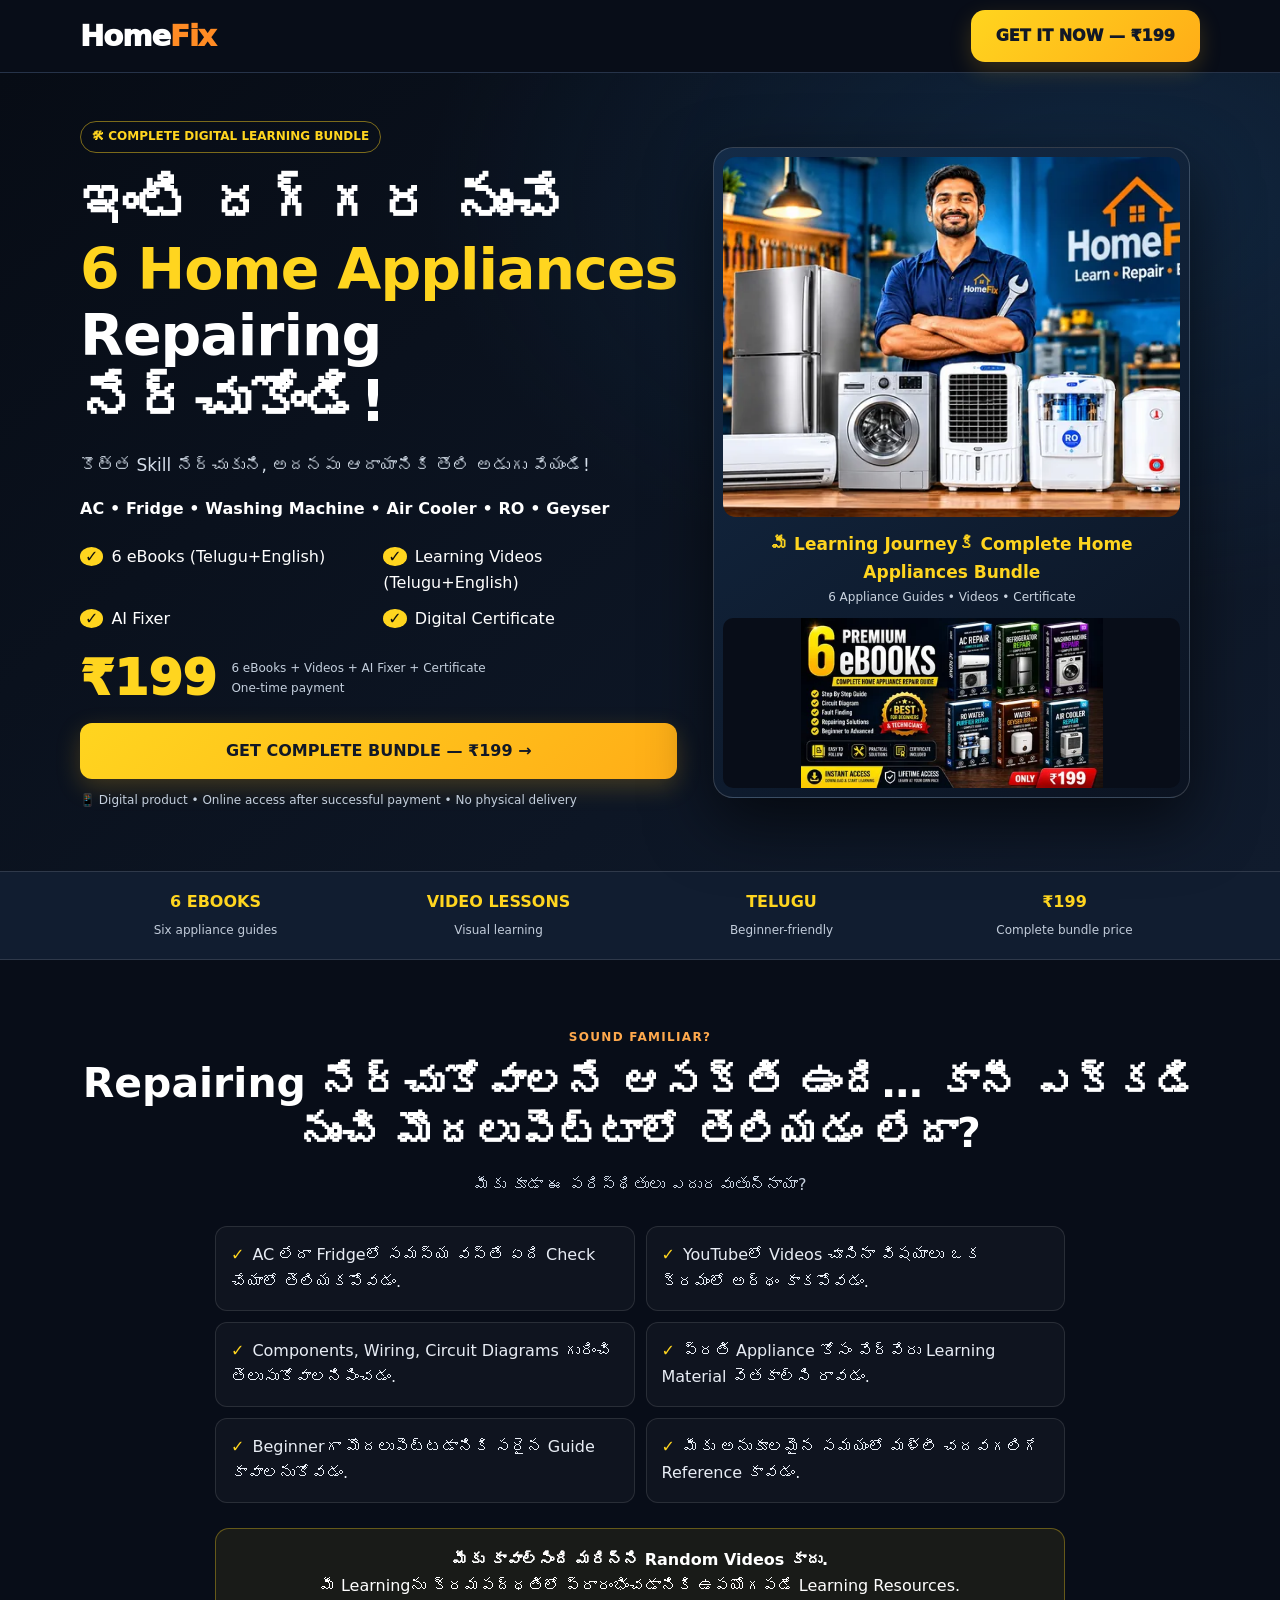
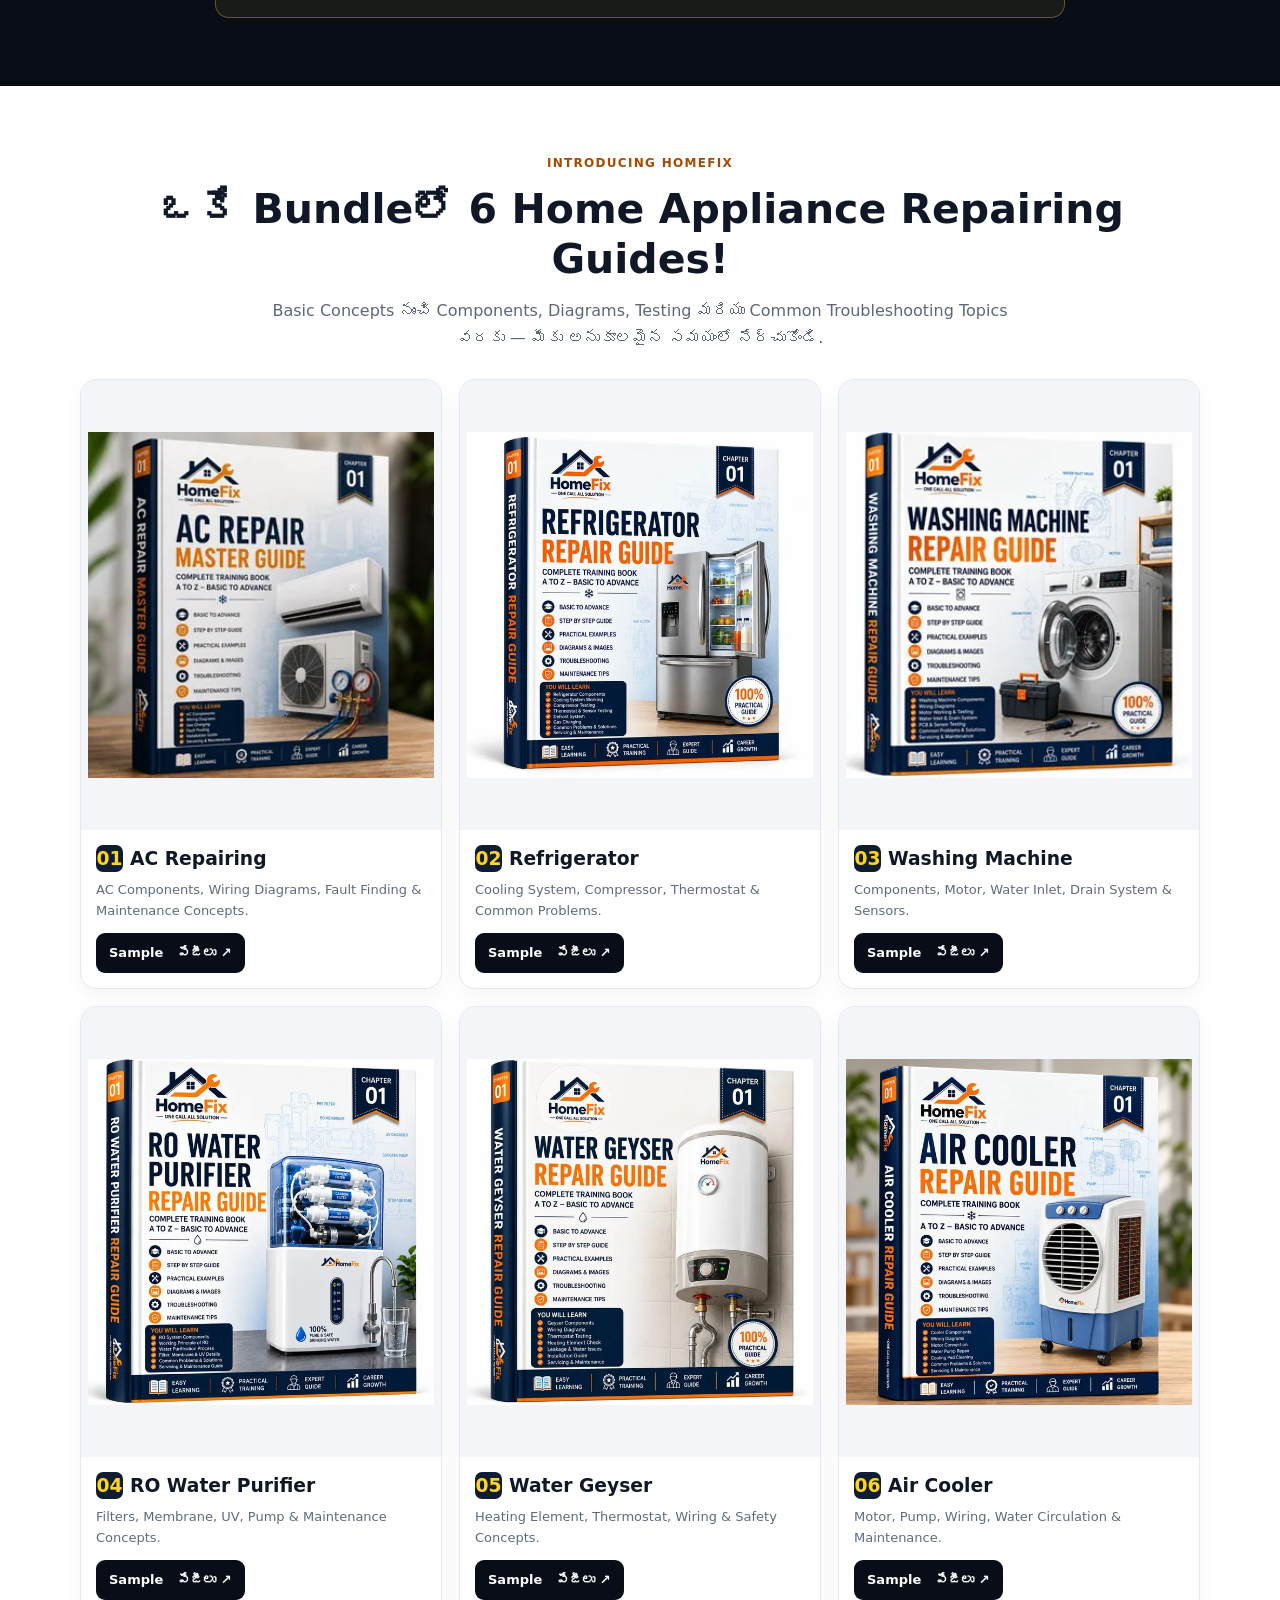
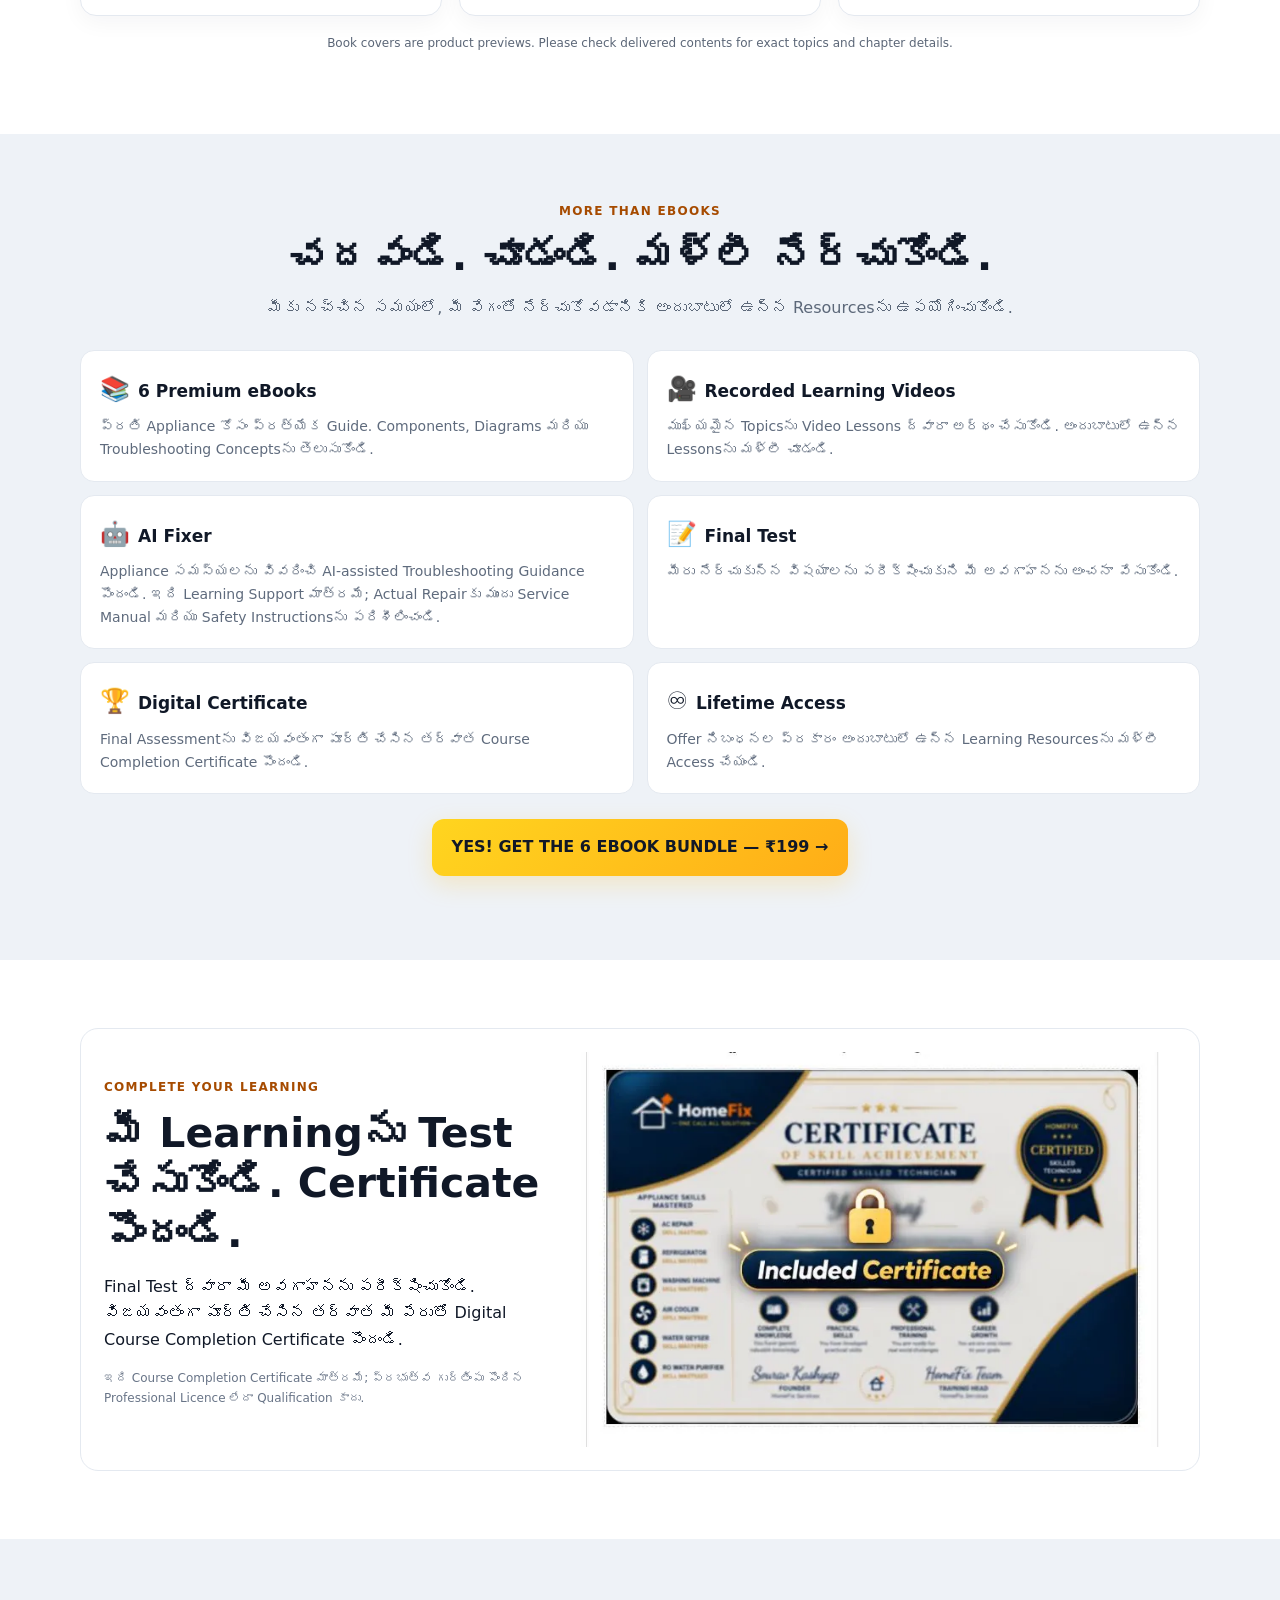
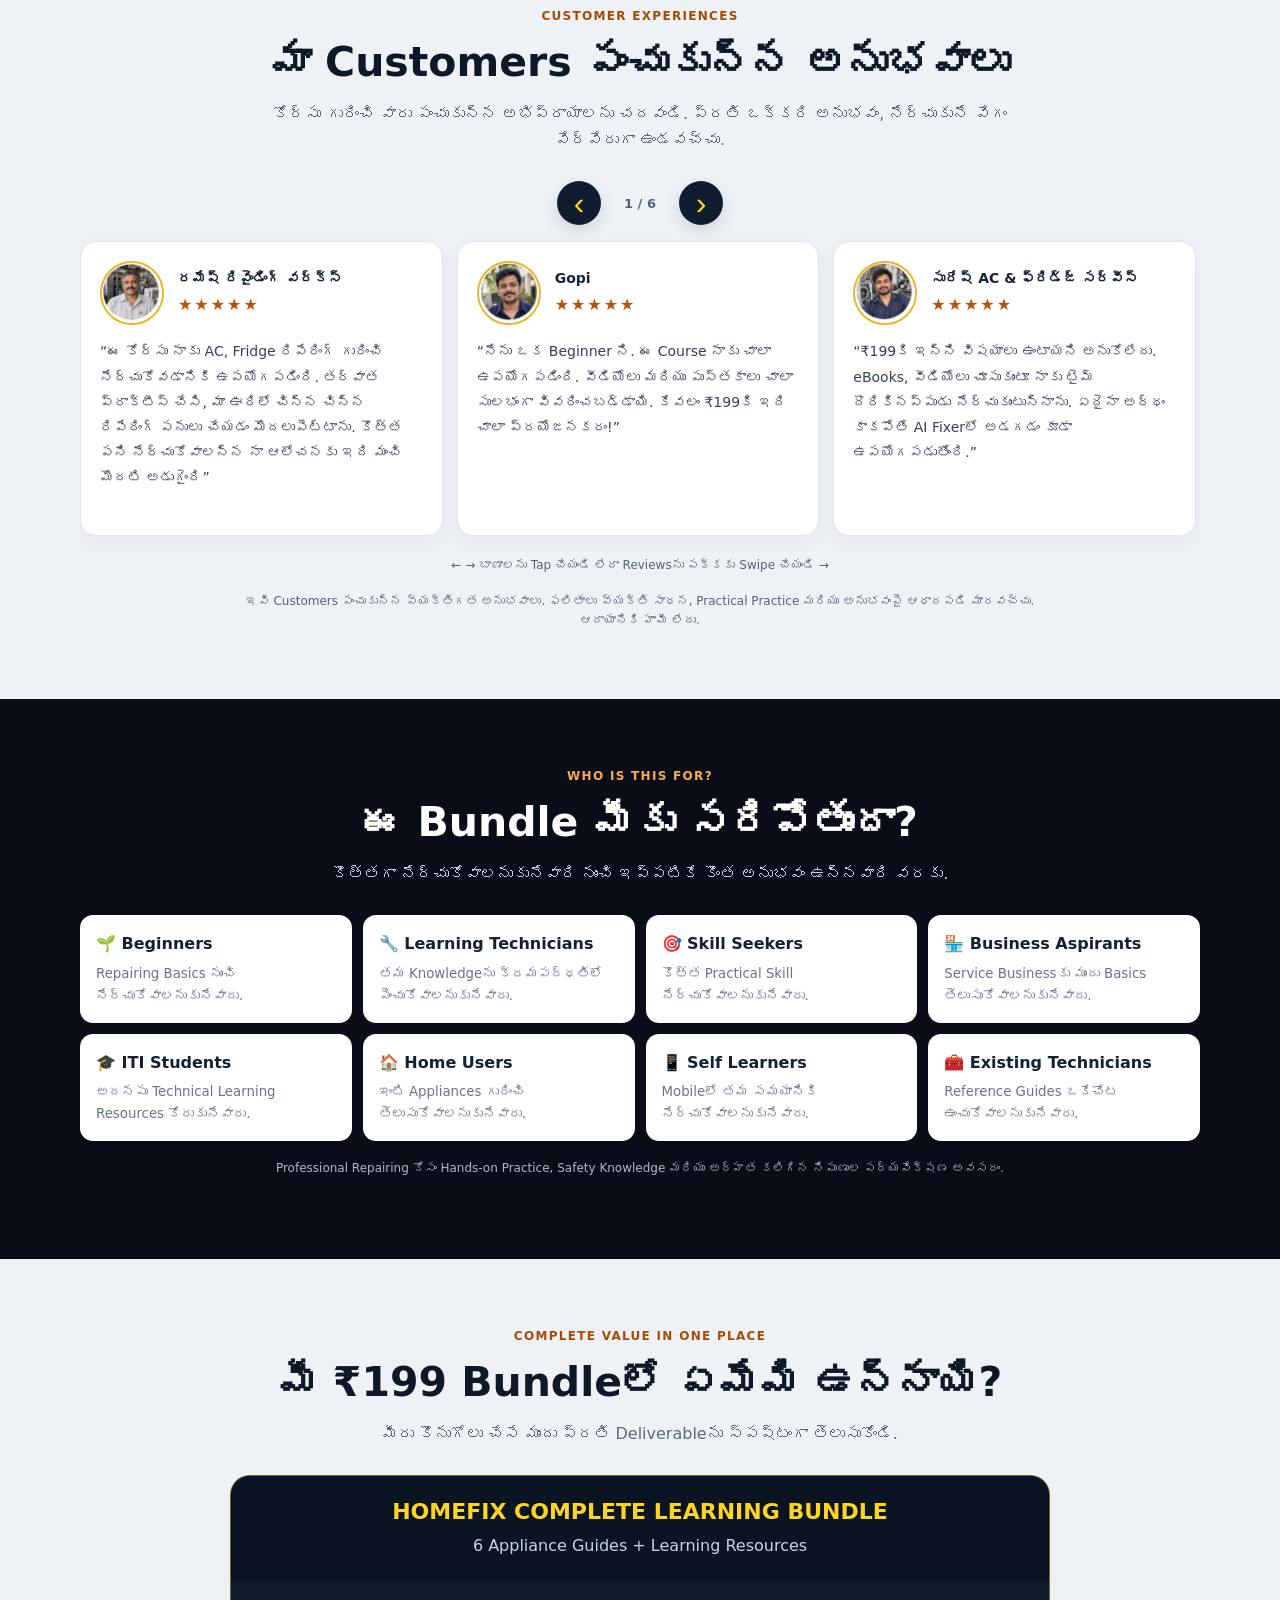
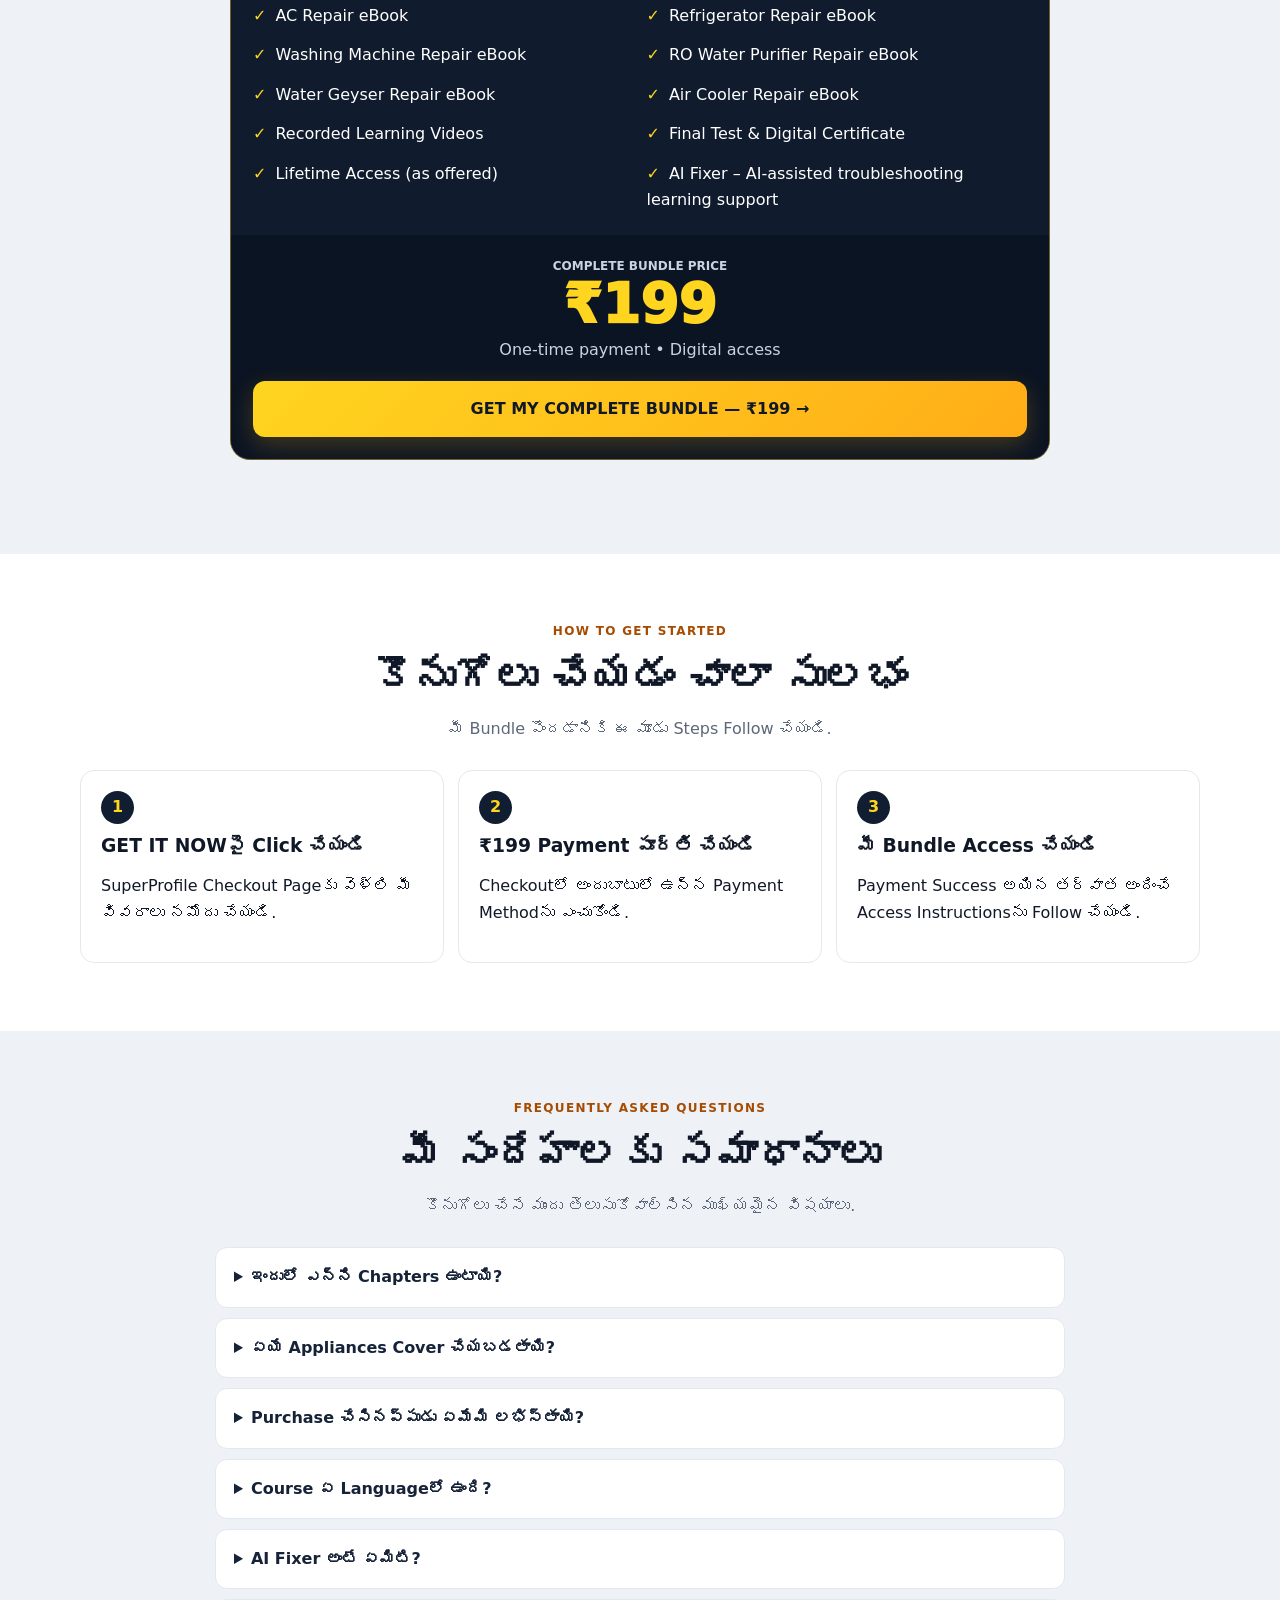
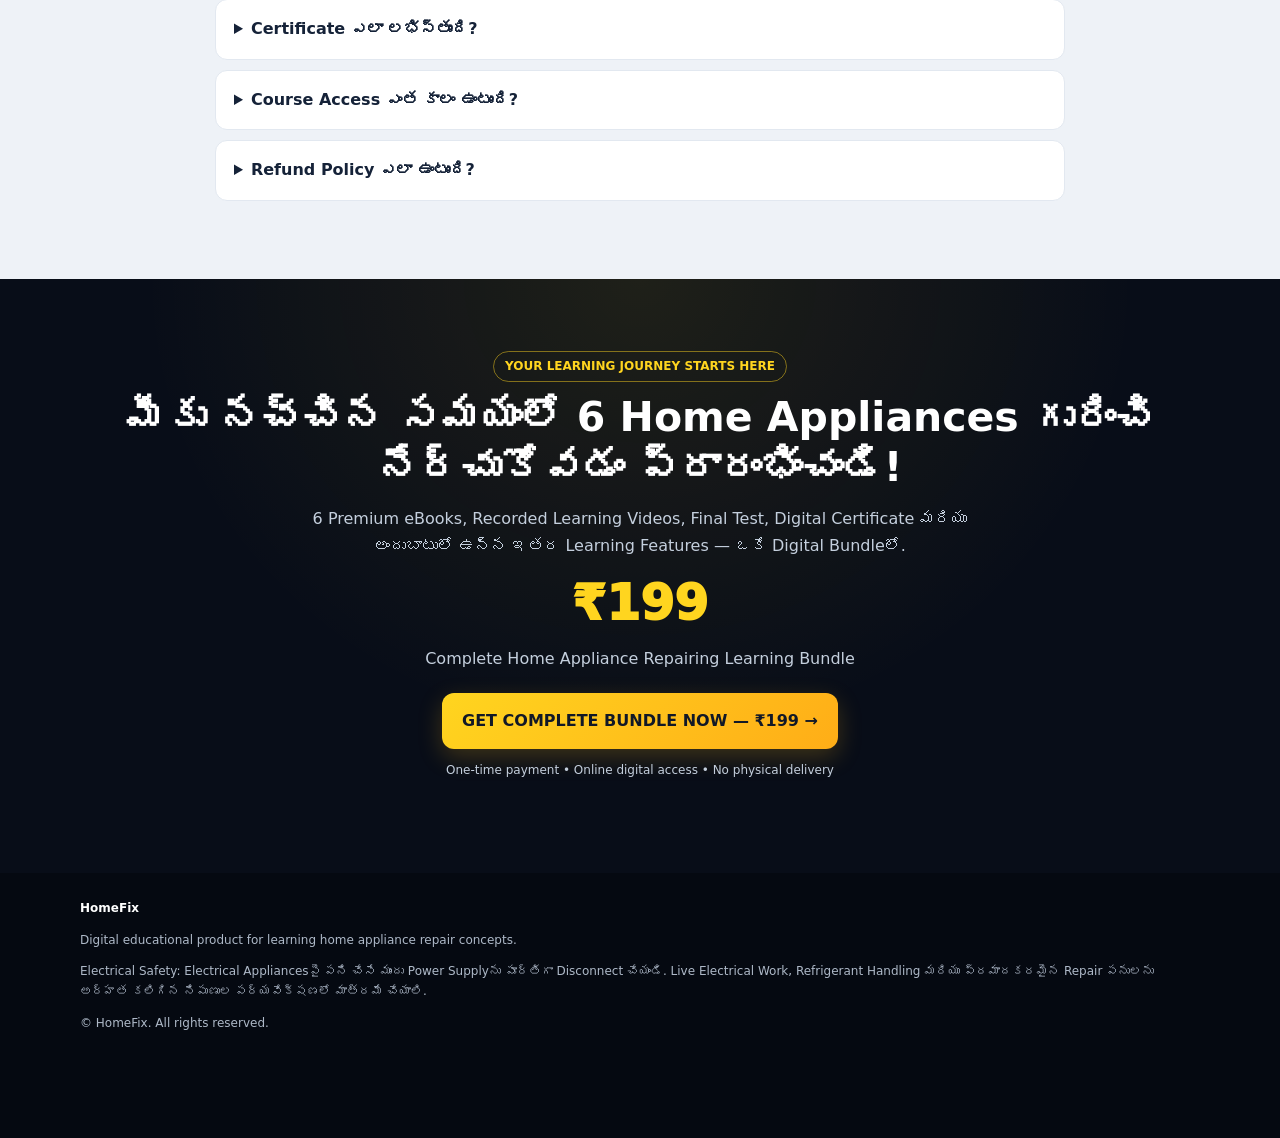
==== commit 438b7e61: "PageSpeed fixes: responsive WebP srcset, contrast, delayed Pixel/Clarity, restored Sample pages pop-" ====
--- a/index.html
+++ b/index.html
@@ -19,7 +19,7 @@
  if(d.readyState==='complete'){setTimeout(start,1500)}else{w.addEventListener('load',function(){setTimeout(start,1500)})}
 })(window,document);
 </script>
-<link as="image" fetchpriority="high" href="assets/technician-hero-640.webp" imagesizes="(max-width:800px) 100vw, 560px" imagesrcset="assets/technician-hero-640.webp 640w, assets/technician-hero-1000.webp 1000w" rel="preload" type="image/webp"/>
+<link as="image" fetchpriority="high" href="assets/technician-hero-640.webp" imagesizes="520px" imagesrcset="assets/technician-hero-640.webp 640w, assets/technician-hero-1000.webp 1000w" media="(min-width:801px)" rel="preload" type="image/webp"/>
 <!-- End Meta Pixel / Clarity -->
 <meta charset="utf-8"/><meta content="width=device-width,initial-scale=1,viewport-fit=cover" name="viewport"/><meta content="#080d18" name="theme-color"/><meta content="6 Home Appliance Repairing eBooks and learning videos in Telugu. Complete HomeFix digital bundle for ₹199." name="description"/><title>HomeFix | 6 Appliance Repairing Learning Bundle in Telugu – ₹199</title><style>:root{--navy:#080d18;--panel:#111d30;--yellow:#ffd51f;--orange:#ff8b24;--ink:#101827;--muted:#647084;--line:#e4e9f0}*{box-sizing:border-box}html{scroll-behavior:smooth;scroll-padding-top:76px}body{margin:0;font-family:system-ui,-apple-system,"Noto Sans Telugu","Nirmala UI",Arial,sans-serif;line-height:1.65;color:var(--ink);background:#f4f6fa}img{display:block;max-width:100%;height:auto}.wrap{width:min(1120px,calc(100% - 34px));margin:auto}.dark{background:var(--navy);color:#fff}.btn{display:inline-flex;align-items:center;justify-content:center;gap:8px;text-decoration:none;text-align:center;font-weight:900;padding:15px 20px;border-radius:12px;background:linear-gradient(135deg,var(--yellow),#ffad17);color:#111827;box-shadow:0 8px 24px #ffba1838}.btn:hover{filter:brightness(1.04);transform:translateY(-1px)}.btn.full{width:100%}.hero{padding:48px 0;background:radial-gradient(ellipse at 85% 15%,#17416a66,transparent 43%),linear-gradient(140deg,#070c15,#101b2d);color:white}.heroGrid{display:grid;grid-template-columns:1fr 1fr;gap:36px;align-items:center}.pill{display:inline-block;border:1px solid #ffd51f77;color:var(--yellow);padding:5px 11px;border-radius:50px;font-size:12px;font-weight:850}.hero h1{font-size:clamp(34px,5vw,57px);line-height:1.15;letter-spacing:-1px;margin:17px 0}.hero h1 em{font-style:normal;color:var(--yellow)}.lead{font-size:17px;color:#d7e0ec}.ticks{display:grid;grid-template-columns:1fr 1fr;gap:9px;margin:22px 0}.ticks span:before{content:'✓';background:var(--yellow);color:#111;border-radius:50%;padding:0 5px;margin-right:8px;font-weight:900}.price{font-size:49px;line-height:1;color:var(--yellow);font-weight:1000}.priceRow{display:flex;align-items:center;gap:15px;margin:20px 0}.note{font-size:12px;color:#c4cfdd}.trust{background:#111d30;color:white;border-block:1px solid #ffffff20}.trustgrid{display:grid;grid-template-columns:repeat(4,1fr);gap:12px;text-align:center;padding:17px 0}.trust strong{display:block;color:var(--yellow)}.trust small{color:#c2ccda;font-size:12px}.section{padding:68px 0}.section.dark{background:var(--navy);color:white}.white{background:#fff}.soft{background:#eef2f7}.center{text-align:center}.kicker{font-size:12px;letter-spacing:1.3px;font-weight:900;color:#d97706}h2{font-size:clamp(27px,4vw,41px);line-height:1.22;margin:10px 0 14px}h3{line-height:1.25;margin:0 0 7px}.sub{max-width:760px;margin:0 auto 28px;color:#5c6879;font-size:16px}.dark .sub{color:#c5cfdd}.problemGrid{display:grid;grid-template-columns:1fr 1fr;gap:11px;max-width:850px;margin:25px auto}.problem{padding:15px;border:1px solid #ffffff1c;background:#ffffff08;border-radius:12px;color:#e8edf5;text-align:left}.problem b{color:var(--yellow);margin-right:8px}.callout{max-width:850px;margin:auto;padding:18px;border:1px solid #ffd51f55;border-radius:14px;background:#ffd51f12}.cards{display:grid;grid-template-columns:repeat(3,1fr);gap:17px}.card{background:white;border:1px solid var(--line);border-radius:16px;overflow:hidden;box-shadow:0 7px 22px #1018280b;text-align:left}.card img{width:100%;aspect-ratio:4/5;object-fit:contain;background:#f3f5f8;padding:7px}.cardbody{padding:15px}.cardbody p{margin:0;color:#5f6b7d;font-size:13px}.num{display:inline-grid;place-items:center;background:#101d31;color:var(--yellow);border-radius:7px;width:27px;height:27px;margin-right:7px}.features{display:grid;grid-template-columns:1fr 1fr;gap:13px}.feature{background:#fff;border:1px solid var(--line);border-radius:14px;padding:19px;text-align:left}.feature h3{display:inline;font-size:17px}.feature p{margin:6px 0 0;color:#5f6b7d;font-size:14px}.ico{font-size:24px;margin-right:8px}.audience{display:grid;grid-template-columns:repeat(4,1fr);gap:11px}.aud{background:white;color:#142033;border-radius:13px;padding:16px;text-align:left;font-weight:800}.aud small{display:block;color:#687487;font-weight:450;margin-top:5px}.certificate{display:grid;grid-template-columns:.85fr 1.15fr;gap:26px;align-items:center;padding:23px;border:1px solid var(--line);border-radius:18px;background:white}.certificate img{width:100%;border-radius:10px}.valuebox{max-width:820px;margin:26px auto;background:#101b2d;color:white;border:1px solid #ffd51f66;border-radius:20px;overflow:hidden;text-align:left}.valuehead,.valuefoot{text-align:center;padding:22px;background:#0b1423}.valuehead h3{color:var(--yellow);font-size:22px}.valueitems{display:grid;grid-template-columns:1fr 1fr;gap:13px;padding:22px}.valueitems div:before{content:'✓';color:var(--yellow);font-weight:900;margin-right:9px}.valuefoot .price{font-size:55px}.steps{display:grid;grid-template-columns:repeat(3,1fr);gap:14px}.step{background:#fff;border:1px solid var(--line);border-radius:14px;padding:20px;text-align:left}.step b{display:grid;place-items:center;width:33px;height:33px;background:#111d30;color:var(--yellow);border-radius:50%;margin-bottom:10px}.faq{max-width:850px;margin:24px auto;text-align:left}.faq details{background:#fff;border:1px solid var(--line);border-radius:12px;padding:15px 17px;margin:9px 0}.faq summary{font-weight:850;cursor:pointer}.faq p{color:#5d697a;margin-bottom:0}.final{padding:72px 0;text-align:center;background:radial-gradient(ellipse at 50% 0,#ffd51f18,transparent 55%),#080d18;color:white}.final p{max-width:720px;margin:12px auto 20px;color:#c4cfdd}.final .price{margin:18px}.footer{background:#050911;color:#aeb9c8;font-size:12px;padding:26px 0 92px}.footer strong{color:white}.footer a{color:white}.sticky{display:none;position:fixed;z-index:20;bottom:0;left:0;right:0;align-items:center;gap:12px;padding:9px 13px calc(9px + env(safe-area-inset-bottom));background:#080d18f5;border-top:1px solid #ffffff26}.stickyprice{font-size:11px;color:#fff;line-height:1.2}.stickyprice b{display:block;color:var(--yellow);font-size:22px}.sticky .btn{flex:1;padding:12px;font-size:14px}.disclaimer{font-size:12px;color:#9eabba;margin-top:18px}.dark .disclaimer{color:#aeb9c8}@media(max-width:800px){.heroGrid{grid-template-columns:1fr}.hero{padding:34px 0}.cards{grid-template-columns:repeat(2,1fr)}.audience{grid-template-columns:repeat(2,1fr)}.trustgrid{grid-template-columns:repeat(2,1fr)}.certificate{grid-template-columns:1fr}.certificate img{max-width:560px;margin:auto}.section{padding:52px 0}.sticky{display:flex}}@media(max-width:520px){.wrap{width:calc(100% - 26px)}.hero h1{font-size:35px}.lead{font-size:15px}.ticks{grid-template-columns:1fr}.cards{gap:9px}.cardbody{padding:11px}.cardbody h3{font-size:14px}.cardbody p{font-size:12px}.problemGrid,.features,.valueitems{grid-template-columns:1fr}.steps{grid-template-columns:1fr}.audience{grid-template-columns:1fr 1fr}.section{padding:45px 0}.btn{width:100%;font-size:14px}.footer{padding-bottom:105px}.sub{font-size:15px}}html{scroll-padding-top:18px}.heroGrid{grid-template-columns:1.02fr .98fr}.heroVisual{border:1px solid #ffffff2b;border-radius:20px;padding:9px;background:linear-gradient(145deg,#142b47,#0b1321);box-shadow:0 24px 65px #0009;overflow:hidden}.techHero{width:100%;height:clamp(220px,32vw,360px);object-fit:cover;object-position:center;border-radius:13px}.heroVisualCaption{display:flex;flex-direction:column;gap:2px;padding:13px 9px 10px;color:#fff;text-align:center}.heroVisualCaption strong{color:var(--yellow);font-size:17px}.heroVisualCaption span{font-size:12px;color:#cbd5e1}.bundlePreview{width:100%;max-height:170px;object-fit:contain;border-radius:10px;background:#080d18}.reviewCard{background:#fff;border:1px solid #e1e7ef;border-radius:14px;padding:9px;box-shadow:0 8px 22px #1018280b;display:flex;align-items:center;justify-content:center;min-width:0}.reviewCard img{width:100%;height:auto;max-height:370px;object-fit:contain;border-radius:8px}.reviewNote{font-size:12px;color:#6b7788;max-width:850px;margin:18px auto 0}.faq{max-width:850px;margin:28px auto 0;text-align:left}.faq details{background:#fff;border:1px solid #e2e8f0;border-radius:12px;margin:10px 0;padding:16px 18px}.faq summary{font-weight:850;cursor:pointer;color:#152238}.faq details p{color:#5b6677;margin:12px 0 0}@media(max-width:800px){.heroGrid{grid-template-columns:1fr}.heroVisual{max-width:620px;margin:0 auto}.techHero{height:260px}}@media(max-width:520px){.hero{padding:32px 0}.hero h1{font-size:34px}.techHero{height:220px}.bundlePreview{max-height:130px}.reviewCard img{max-height:420px}}.topBrand{position:relative;z-index:2;background:#080d18;border-bottom:1px solid #263349}.topBrandInner{width:min(1120px,calc(100% - 34px));min-height:72px;margin:auto;display:flex;align-items:center;justify-content:space-between;gap:14px}.homefixLogo{font-size:29px;font-weight:1000;letter-spacing:-1px;color:#fff;text-decoration:none;line-height:1}.homefixLogo span{color:#ff8b24}.topBrandCta{display:inline-flex;align-items:center;justify-content:center;text-decoration:none;text-align:center;background:linear-gradient(135deg,#ffd51f,#ffad17);color:#111827;font-weight:950;border-radius:14px;padding:13px 25px;min-width:190px;box-shadow:0 8px 22px #ffba1830}.topBrandCta:hover{filter:brightness(1.04)}.reviewControls{display:flex;justify-content:center;align-items:center;gap:18px;margin:22px 0 12px}.reviewArrow{width:44px;height:44px;border:0;border-radius:50%;background:#101d31;color:#ffd51f;font-size:32px;line-height:1;cursor:pointer;box-shadow:0 6px 16px #10182820}.reviewArrow:focus-visible,.topBrandCta:focus-visible{outline:3px solid #ff8b24;outline-offset:3px}.reviewPosition{font-size:13px;font-weight:800;color:#647084;min-width:42px;text-align:center}.reviewRail{display:flex;gap:14px;overflow-x:auto;scroll-snap-type:x mandatory;scroll-behavior:smooth;padding:4px 2px 16px;overscroll-behavior-x:contain;scrollbar-width:thin}.reviewCard{flex:0 0 calc((100% - 28px)/3);min-width:0;scroll-snap-align:start;display:flex;flex-direction:column;align-items:stretch;justify-content:flex-start;padding:19px;background:#fff;border:1px solid #e1e7ef;border-radius:16px;box-shadow:0 8px 22px #1018280b}.reviewPerson{display:flex;align-items:center;gap:12px;margin-bottom:14px;min-height:62px}.reviewPerson img{width:58px;height:58px;border-radius:50%;object-fit:cover;border:2px solid #f0b323;flex:0 0 58px}.reviewPersonInfo{display:flex;flex-direction:column;gap:3px;min-width:0}.reviewPersonInfo strong{font-size:14px;line-height:1.4;color:#152238;overflow-wrap:anywhere}.reviewStars{color:#ffb800;letter-spacing:2px;font-size:16px}.reviewCard p{margin:0;color:#354155;font-size:14px;line-height:1.8;overflow-wrap:anywhere}.reviewHint{text-align:center;color:#647084;font-size:12px;margin:4px 0 0}.reviewNote{text-align:center;color:#647084;font-size:12px;max-width:850px;margin:16px auto 0}@media(max-width:800px){.reviewCard{flex-basis:calc((100% - 14px)/2)}}@media(max-width:560px){.topBrandInner{min-height:64px;gap:10px}.homefixLogo{font-size:25px}.topBrandCta{min-width:0;padding:11px 13px;font-size:13px;border-radius:12px}.reviewCard{flex-basis:88%;padding:18px}.reviewPerson img{width:54px;height:54px;flex-basis:54px}.reviewCard p{font-size:15px;line-height:1.85}.reviewControls{margin-top:16px}}.reviewPerson img{width:58px!important;height:58px!important;min-width:58px;max-width:58px;aspect-ratio:1/1;object-fit:cover;object-position:center;border-radius:50%!important;display:block;flex:0 0 58px;padding:0!important;background:transparent!important;border:2px solid #f0b323;overflow:hidden}.reviewPerson{display:flex!important;align-items:center!important;gap:14px!important}.reviewPerson img{display:block!important;box-sizing:border-box!important;width:64px!important;height:64px!important;min-width:64px!important;max-width:64px!important;min-height:64px!important;max-height:64px!important;flex:0 0 64px!important;aspect-ratio:1/1!important;object-fit:cover!important;object-position:center!important;border-radius:50%!important;overflow:hidden!important;padding:0!important;margin:0!important;background:transparent!important;border:2px solid #f0b323!important}.hero h1{line-height:1.16}.hero h1 .hero-highlight{color:var(--yellow,#ffd21f);white-space:nowrap}.heroAppliances{margin:14px 0 18px;font-weight:750;letter-spacing:.1px;line-height:1.6}@media(max-width:560px){.hero h1{font-size:clamp(29px,7.6vw,39px);line-height:1.22}.hero h1 .hero-highlight{white-space:nowrap;display:inline-block}.heroAppliances{font-size:clamp(13px,3.8vw,16px);letter-spacing:-.25px}}picture{display:block;min-width:0}.reviewPerson picture{flex:0 0 64px;width:64px;height:64px}.kicker{color:#a64b00}.dark .kicker{color:#ffa94d}.disclaimer{color:#5b6677}.dark .disclaimer{color:#aeb9c8}.reviewStars{color:#b45309}.reviewPosition,.reviewHint,.reviewNote{color:#566174}body.preview-modal-open{overflow:hidden}.actualPages{margin-top:11px}.actualPages summary{list-style:none;display:inline-flex;align-items:center;justify-content:space-between;width:fit-content;max-width:100%;min-height:40px;padding:9px 13px;border-radius:9px;font-size:13px;font-weight:900;line-height:1.2;gap:14px;cursor:pointer;background:#080d18;color:#fff}.actualPages summary::-webkit-details-marker{display:none}.actualPages[open] summary{border-radius:11px;background:#080d18}.actualPagesGrid{display:none}.actualPageFigure{margin:0;min-width:0;background:#fff;border:1px solid #dce4ee;border-radius:10px;overflow:hidden}.actualPageFigure img{width:100%;height:auto;object-fit:contain;background:#e8eef6}.actualPageFigure figcaption{font-size:13px;font-weight:850;color:#34445a;padding:9px;text-align:center}.pagePreviewOverlay{position:fixed;inset:0;z-index:10000;background:rgba(3,8,18,.88);display:none;align-items:center;justify-content:center;padding:18px}.pagePreviewOverlay.is-open{display:flex}.pagePreviewDialog{position:relative;width:min(1100px,100%);max-height:92vh;background:#f4f7fb;border-radius:16px;box-shadow:0 24px 90px #0009;display:flex;flex-direction:column;overflow:hidden}.pagePreviewHeader{flex:0 0 auto;display:flex;align-items:center;justify-content:space-between;gap:14px;padding:14px 18px;background:#08172d;color:#fff;border-bottom:1px solid #ffffff24}.pagePreviewTitle{font-size:17px;font-weight:900;line-height:1.3}.pagePreviewClose{flex:0 0 44px;width:44px;height:44px;border:0;border-radius:50%;background:#ffd51f;color:#08111f;font-size:30px;font-weight:900;line-height:1;cursor:pointer;display:grid;place-items:center}.pagePreviewClose:focus-visible{outline:3px solid #fff;outline-offset:3px}.pagePreviewContent{overflow-y:auto;overscroll-behavior:contain;padding:16px}.pagePreviewContent .actualPagesGrid{display:grid;grid-template-columns:repeat(2,minmax(0,1fr));gap:16px}.pagePreviewContent .actualPageFigure{box-shadow:0 5px 18px #10182812}@media(max-width:650px){.pagePreviewOverlay{padding:0;align-items:stretch}.pagePreviewDialog{width:100%;max-height:100dvh;height:100dvh;border-radius:0}.pagePreviewHeader{padding:12px 14px;padding-top:calc(12px + env(safe-area-inset-top))}.pagePreviewTitle{font-size:16px}.pagePreviewClose{width:46px;height:46px;flex-basis:46px;font-size:32px}.pagePreviewContent{padding:12px;padding-bottom:calc(18px + env(safe-area-inset-bottom))}.pagePreviewContent .actualPagesGrid{grid-template-columns:1fr;gap:16px}.pagePreviewContent .actualPageFigure figcaption{font-size:14px;padding:10px}}@media(max-width:520px){.actualPages summary{min-height:38px;padding:8px 11px;font-size:12px;gap:12px}}</style></head><body>
 <noscript>
@@ -34,18 +34,18 @@
 </div>
 </div>
 <main id="main">
-<section class="hero" id="top"><div class="wrap heroGrid"><div><span class="pill">🛠 COMPLETE DIGITAL LEARNING BUNDLE</span><h1><span>ఇంటి దగ్గర నుంచే</span><br/><span class="hero-highlight">6 Home Appliances</span><br/><span>Repairing నేర్చుకోండి!</span></h1><p class="lead">కొత్త Skill నేర్చుకుని, అదనపు ఆదాయానికి తొలి అడుగు వేయండి!</p><p class="heroAppliances">AC • Fridge • Washing Machine • Air Cooler • RO • Geyser</p><div class="ticks"><span>6 eBooks (Telugu+English)</span><span>Learning Videos (Telugu+English)</span><span>AI Fixer</span><span>Digital Certificate</span></div><div class="priceRow"><div class="price">₹199</div><div class="note">6 eBooks + Videos + AI Fixer + Certificate<br/>One-time payment</div></div><a class="btn full" href="https://superprofile.bio/vp/telugu-repair-course" rel="noopener">GET COMPLETE BUNDLE — ₹199 →</a><p class="note">📱 Digital product • Online access after successful payment • No physical delivery</p></div><div class="heroVisual"><picture><source srcset="assets/technician-hero-640.webp 640w, assets/technician-hero-1000.webp 1000w" sizes="(max-width:800px) 100vw, 560px" type="image/webp"/><img alt="Professional HomeFix appliance repair technician" class="techHero" decoding="async" fetchpriority="high" height="638" src="assets/technician-hero-1000.jpg" width="1000"/></picture><div class="heroVisualCaption"><strong>మీ Learning Journeyకి Complete Home Appliances Bundle</strong><span>6 Appliance Guides • Videos • Certificate</span></div><picture><source srcset="assets/six-ebook-bundle-420.webp 420w, assets/six-ebook-bundle-840.webp 840w" sizes="(max-width:800px) 90vw, 404px" type="image/webp"/><img alt="HomeFix six premium appliance repair eBooks bundle" class="bundlePreview" decoding="async" loading="lazy" height="473" src="assets/six-ebook-bundle-840.jpg" width="840"/></picture></div></div></section>
+<section class="hero" id="top"><div class="wrap heroGrid"><div><span class="pill">🛠 COMPLETE DIGITAL LEARNING BUNDLE</span><h1><span>ఇంటి దగ్గర నుంచే</span><br/><span class="hero-highlight">6 Home Appliances</span><br/><span>Repairing నేర్చుకోండి!</span></h1><p class="lead">కొత్త Skill నేర్చుకుని, అదనపు ఆదాయానికి తొలి అడుగు వేయండి!</p><p class="heroAppliances">AC • Fridge • Washing Machine • Air Cooler • RO • Geyser</p><div class="ticks"><span>6 eBooks (Telugu+English)</span><span>Learning Videos (Telugu+English)</span><span>AI Fixer</span><span>Digital Certificate</span></div><div class="priceRow"><div class="price">₹199</div><div class="note">6 eBooks + Videos + AI Fixer + Certificate<br/>One-time payment</div></div><a class="btn full" href="https://superprofile.bio/vp/telugu-repair-course" rel="noopener">GET COMPLETE BUNDLE — ₹199 →</a><p class="note">📱 Digital product • Online access after successful payment • No physical delivery</p></div><div class="heroVisual"><img alt="Professional HomeFix appliance repair technician" class="techHero" decoding="async" height="638" loading="eager" sizes="(max-width:520px) calc(100vw - 48px), (max-width:800px) calc(100vw - 56px), 520px" src="assets/technician-hero-1000.webp" srcset="assets/technician-hero-640.webp 640w, assets/technician-hero-1000.webp 1000w" width="1000"/><div class="heroVisualCaption"><strong>మీ Learning Journeyకి Complete Home Appliances Bundle</strong><span>6 Appliance Guides • Videos • Certificate</span></div><img alt="HomeFix six premium appliance repair eBooks bundle" class="bundlePreview" decoding="async" height="473" loading="lazy" sizes="(max-width:520px) 232px, 304px" src="assets/six-ebook-bundle-840.webp" srcset="assets/six-ebook-bundle-420.webp 420w, assets/six-ebook-bundle-840.webp 840w" width="840"/></div></div></section>
 <div class="trust"><div class="wrap trustgrid"><div><strong>6 EBOOKS</strong><small>Six appliance guides</small></div><div><strong>VIDEO LESSONS</strong><small>Visual learning</small></div><div><strong>TELUGU</strong><small>Beginner-friendly</small></div><div><strong>₹199</strong><small>Complete bundle price</small></div></div></div>
 <section class="section dark"><div class="wrap center"><div class="kicker">SOUND FAMILIAR?</div><h2>Repairing నేర్చుకోవాలనే ఆసక్తి ఉంది… కానీ ఎక్కడి నుంచి మొదలుపెట్టాలో తెలియడం లేదా?</h2><p class="sub">మీకు కూడా ఈ పరిస్థితులు ఎదురవుతున్నాయా?</p><div class="problemGrid"><div class="problem"><b>✓</b>AC లేదా Fridgeలో సమస్య వస్తే ఏది Check చేయాలో తెలియకపోవడం.</div><div class="problem"><b>✓</b>YouTubeలో Videos చూసినా విషయాలు ఒక క్రమంలో అర్థం కాకపోవడం.</div><div class="problem"><b>✓</b>Components, Wiring, Circuit Diagrams గురించి తెలుసుకోవాలనిపించడం.</div><div class="problem"><b>✓</b>ప్రతి Appliance కోసం వేర్వేరు Learning Material వెతకాల్సి రావడం.</div><div class="problem"><b>✓</b>Beginnerగా మొదలుపెట్టడానికి సరైన Guide కావాలనుకోవడం.</div><div class="problem"><b>✓</b>మీకు అనుకూలమైన సమయంలో మళ్లీ చదవగలిగే Reference కావడం.</div></div><div class="callout"><b>మీకు కావాల్సింది మరిన్ని Random Videos కాదు.</b><br/>మీ Learningను క్రమపద్ధతిలో ప్రారంభించడానికి ఉపయోగపడే Learning Resources.</div></div></section>
 <section class="section white"><div class="wrap center"><div class="kicker">INTRODUCING HOMEFIX</div><h2>ఒకే Bundleలో 6 Home Appliance Repairing Guides!</h2><p class="sub">Basic Concepts నుంచి Components, Diagrams, Testing మరియు Common Troubleshooting Topics వరకు — మీకు అనుకూలమైన సమయంలో నేర్చుకోండి.</p><div class="cards">
-<article class="card"><picture><source srcset="assets/ac-repair-ebook-320.webp 320w, assets/ac-repair-ebook-640.webp 640w" sizes="(max-width:800px) 46vw, 302px" type="image/webp"/><img alt="HomeFix AC Repair Guide cover" decoding="async" loading="lazy" height="640" src="assets/ac-repair-ebook-640.jpg" width="640"/></picture><div class="cardbody"><h3><span class="num">01</span>AC Repairing</h3><p>AC Components, Wiring Diagrams, Fault Finding &amp; Maintenance Concepts.</p><details class="actualPages"><summary>Sample <strong>పేజీలు ↗</strong></summary><div class="actualPagesGrid"><figure class="actualPageFigure"><img alt="AC Repairing Telugu eBook actual sample page 1" decoding="async" height="1152" loading="lazy" sizes="(max-width:650px) calc(100vw - 24px), (max-width:1100px) calc(50vw - 48px), 520px" src="assets/01-1-ac-repairing-768.018259ce51.webp" srcset="assets/01-1-ac-repairing-480.596878d8c0.webp 480w, assets/01-1-ac-repairing-768.018259ce51.webp 768w" width="768"/><figcaption>Actual Telugu page 1</figcaption></figure><figure class="actualPageFigure"><img alt="AC Repairing Telugu eBook actual sample page 2" decoding="async" height="1152" loading="lazy" sizes="(max-width:650px) calc(100vw - 24px), (max-width:1100px) calc(50vw - 48px), 520px" src="assets/01-2-ac-repairing-768.9fd35b462d.webp" srcset="assets/01-2-ac-repairing-480.823a8f78a2.webp 480w, assets/01-2-ac-repairing-768.9fd35b462d.webp 768w" width="768"/><figcaption>Actual Telugu page 2</figcaption></figure></div></details></div></article>
-<article class="card"><picture><source srcset="assets/refrigerator-repair-ebook-320.webp 320w, assets/refrigerator-repair-ebook-640.webp 640w" sizes="(max-width:800px) 46vw, 302px" type="image/webp"/><img alt="HomeFix Refrigerator Repair Guide cover" decoding="async" loading="lazy" height="640" src="assets/refrigerator-repair-ebook-640.jpg" width="640"/></picture><div class="cardbody"><h3><span class="num">02</span>Refrigerator</h3><p>Cooling System, Compressor, Thermostat &amp; Common Problems.</p><details class="actualPages"><summary>Sample <strong>పేజీలు ↗</strong></summary><div class="actualPagesGrid"><figure class="actualPageFigure"><img alt="Refrigerator Telugu eBook actual sample page 1" decoding="async" height="1152" loading="lazy" sizes="(max-width:650px) calc(100vw - 24px), (max-width:1100px) calc(50vw - 48px), 520px" src="assets/02-1-refrigerator-768.3cfa96d1cd.webp" srcset="assets/02-1-refrigerator-480.171e7bb24c.webp 480w, assets/02-1-refrigerator-768.3cfa96d1cd.webp 768w" width="768"/><figcaption>Actual Telugu page 1</figcaption></figure><figure class="actualPageFigure"><img alt="Refrigerator Telugu eBook actual sample page 2" decoding="async" height="1152" loading="lazy" sizes="(max-width:650px) calc(100vw - 24px), (max-width:1100px) calc(50vw - 48px), 520px" src="assets/02-2-refrigerator-768.50eb4efcce.webp" srcset="assets/02-2-refrigerator-480.744e75b5da.webp 480w, assets/02-2-refrigerator-768.50eb4efcce.webp 768w" width="768"/><figcaption>Actual Telugu page 2</figcaption></figure></div></details></div></article>
-<article class="card"><picture><source srcset="assets/washing-machine-repair-ebook-320.webp 320w, assets/washing-machine-repair-ebook-640.webp 640w" sizes="(max-width:800px) 46vw, 302px" type="image/webp"/><img alt="HomeFix Washing Machine Repair Guide cover" decoding="async" loading="lazy" height="640" src="assets/washing-machine-repair-ebook-640.jpg" width="640"/></picture><div class="cardbody"><h3><span class="num">03</span>Washing Machine</h3><p>Components, Motor, Water Inlet, Drain System &amp; Sensors.</p><details class="actualPages"><summary>Sample <strong>పేజీలు ↗</strong></summary><div class="actualPagesGrid"><figure class="actualPageFigure"><img alt="Washing Machine Telugu eBook actual sample page 1" decoding="async" height="1152" loading="lazy" sizes="(max-width:650px) calc(100vw - 24px), (max-width:1100px) calc(50vw - 48px), 520px" src="assets/03-1-washing-machine-768.3cbbeae839.webp" srcset="assets/03-1-washing-machine-480.5ff005f235.webp 480w, assets/03-1-washing-machine-768.3cbbeae839.webp 768w" width="768"/><figcaption>Actual Telugu page 1</figcaption></figure><figure class="actualPageFigure"><img alt="Washing Machine Telugu eBook actual sample page 2" decoding="async" height="1152" loading="lazy" sizes="(max-width:650px) calc(100vw - 24px), (max-width:1100px) calc(50vw - 48px), 520px" src="assets/03-2-washing-machine-768.dbef6e4b70.webp" srcset="assets/03-2-washing-machine-480.189cffad6d.webp 480w, assets/03-2-washing-machine-768.dbef6e4b70.webp 768w" width="768"/><figcaption>Actual Telugu page 2</figcaption></figure></div></details></div></article>
-<article class="card"><picture><source srcset="assets/ro-purifier-repair-ebook-320.webp 320w, assets/ro-purifier-repair-ebook-640.webp 640w" sizes="(max-width:800px) 46vw, 302px" type="image/webp"/><img alt="HomeFix RO Purifier Repair Guide cover" decoding="async" loading="lazy" height="640" src="assets/ro-purifier-repair-ebook-640.jpg" width="640"/></picture><div class="cardbody"><h3><span class="num">04</span>RO Water Purifier</h3><p>Filters, Membrane, UV, Pump &amp; Maintenance Concepts.</p><details class="actualPages"><summary>Sample <strong>పేజీలు ↗</strong></summary><div class="actualPagesGrid"><figure class="actualPageFigure"><img alt="RO Water Purifier Telugu eBook actual sample page 1" decoding="async" height="1101" loading="lazy" sizes="(max-width:650px) calc(100vw - 24px), (max-width:1100px) calc(50vw - 48px), 520px" src="assets/04-1-ro-water-purifier-768.b423b6faf2.webp" srcset="assets/04-1-ro-water-purifier-480.3148159914.webp 480w, assets/04-1-ro-water-purifier-768.b423b6faf2.webp 768w" width="768"/><figcaption>Actual Telugu page 1</figcaption></figure><figure class="actualPageFigure"><img alt="RO Water Purifier Telugu eBook actual sample page 2" decoding="async" height="1152" loading="lazy" sizes="(max-width:650px) calc(100vw - 24px), (max-width:1100px) calc(50vw - 48px), 520px" src="assets/04-2-ro-water-purifier-768.56d3af8aaa.webp" srcset="assets/04-2-ro-water-purifier-480.4f3a1088b7.webp 480w, assets/04-2-ro-water-purifier-768.56d3af8aaa.webp 768w" width="768"/><figcaption>Actual Telugu page 2</figcaption></figure></div></details></div></article>
-<article class="card"><picture><source srcset="assets/water-geyser-repair-ebook-320.webp 320w, assets/water-geyser-repair-ebook-640.webp 640w" sizes="(max-width:800px) 46vw, 302px" type="image/webp"/><img alt="HomeFix Water Geyser Repair Guide cover" decoding="async" loading="lazy" height="640" src="assets/water-geyser-repair-ebook-640.jpg" width="640"/></picture><div class="cardbody"><h3><span class="num">05</span>Water Geyser</h3><p>Heating Element, Thermostat, Wiring &amp; Safety Concepts.</p><details class="actualPages"><summary>Sample <strong>పేజీలు ↗</strong></summary><div class="actualPagesGrid"><figure class="actualPageFigure"><img alt="Water Geyser Telugu eBook actual sample page 1" decoding="async" height="1152" loading="lazy" sizes="(max-width:650px) calc(100vw - 24px), (max-width:1100px) calc(50vw - 48px), 520px" src="assets/05-1-water-geyser-768.18cf9b938d.webp" srcset="assets/05-1-water-geyser-480.2fb110df00.webp 480w, assets/05-1-water-geyser-768.18cf9b938d.webp 768w" width="768"/><figcaption>Actual Telugu page 1</figcaption></figure><figure class="actualPageFigure"><img alt="Water Geyser Telugu eBook actual sample page 2" decoding="async" height="1152" loading="lazy" sizes="(max-width:650px) calc(100vw - 24px), (max-width:1100px) calc(50vw - 48px), 520px" src="assets/05-2-water-geyser-768.9a850db3d6.webp" srcset="assets/05-2-water-geyser-480.fb39bd01dc.webp 480w, assets/05-2-water-geyser-768.9a850db3d6.webp 768w" width="768"/><figcaption>Actual Telugu page 2</figcaption></figure></div></details></div></article>
-<article class="card"><picture><source srcset="assets/air-cooler-repair-ebook-320.webp 320w, assets/air-cooler-repair-ebook-640.webp 640w" sizes="(max-width:800px) 46vw, 302px" type="image/webp"/><img alt="HomeFix Air Cooler Repair Guide cover" decoding="async" loading="lazy" height="640" src="assets/air-cooler-repair-ebook-640.jpg" width="640"/></picture><div class="cardbody"><h3><span class="num">06</span>Air Cooler</h3><p>Motor, Pump, Wiring, Water Circulation &amp; Maintenance.</p><details class="actualPages"><summary>Sample <strong>పేజీలు ↗</strong></summary><div class="actualPagesGrid"><figure class="actualPageFigure"><img alt="Air Cooler Telugu eBook actual sample page 1" decoding="async" height="1167" loading="lazy" sizes="(max-width:650px) calc(100vw - 24px), (max-width:1100px) calc(50vw - 48px), 520px" src="assets/06-1-air-cooler-768.8eeb7936a1.webp" srcset="assets/06-1-air-cooler-480.90c5df7eae.webp 480w, assets/06-1-air-cooler-768.8eeb7936a1.webp 768w" width="768"/><figcaption>Actual Telugu page 1</figcaption></figure><figure class="actualPageFigure"><img alt="Air Cooler Telugu eBook actual sample page 2" decoding="async" height="1048" loading="lazy" sizes="(max-width:650px) calc(100vw - 24px), (max-width:1100px) calc(50vw - 48px), 520px" src="assets/06-2-air-cooler-768.18c2ddbc4c.webp" srcset="assets/06-2-air-cooler-480.a80911d3a3.webp 480w, assets/06-2-air-cooler-768.18c2ddbc4c.webp 768w" width="768"/><figcaption>Actual Telugu page 2</figcaption></figure></div></details></div></article></div><p class="disclaimer">Book covers are product previews. Please check delivered contents for exact topics and chapter details.</p></div></section>
+<article class="card"><img alt="HomeFix AC Repair Guide cover" decoding="async" height="640" loading="lazy" sizes="(max-width:520px) calc(50vw - 34px), (max-width:800px) calc(50vw - 38px), (max-width:1120px) calc(33vw - 38px), 344px" src="assets/ac-repair-ebook-640.webp" srcset="assets/ac-repair-ebook-320.webp 320w, assets/ac-repair-ebook-640.webp 640w" width="640"/><div class="cardbody"><h3><span class="num">01</span>AC Repairing</h3><p>AC Components, Wiring Diagrams, Fault Finding &amp; Maintenance Concepts.</p><details class="actualPages"><summary>Sample <strong>పేజీలు ↗</strong></summary><div class="actualPagesGrid"><figure class="actualPageFigure"><img alt="AC Repairing Telugu eBook actual sample page 1" decoding="async" height="1152" loading="lazy" sizes="(max-width:650px) calc(100vw - 24px), (max-width:1100px) calc(50vw - 48px), 520px" src="assets/01-1-ac-repairing-768.018259ce51.webp" srcset="assets/01-1-ac-repairing-480.596878d8c0.webp 480w, assets/01-1-ac-repairing-768.018259ce51.webp 768w" width="768"/><figcaption>Actual Telugu page 1</figcaption></figure><figure class="actualPageFigure"><img alt="AC Repairing Telugu eBook actual sample page 2" decoding="async" height="1152" loading="lazy" sizes="(max-width:650px) calc(100vw - 24px), (max-width:1100px) calc(50vw - 48px), 520px" src="assets/01-2-ac-repairing-768.9fd35b462d.webp" srcset="assets/01-2-ac-repairing-480.823a8f78a2.webp 480w, assets/01-2-ac-repairing-768.9fd35b462d.webp 768w" width="768"/><figcaption>Actual Telugu page 2</figcaption></figure></div></details></div></article>
+<article class="card"><img alt="HomeFix Refrigerator Repair Guide cover" decoding="async" height="640" loading="lazy" sizes="(max-width:520px) calc(50vw - 34px), (max-width:800px) calc(50vw - 38px), (max-width:1120px) calc(33vw - 38px), 344px" src="assets/refrigerator-repair-ebook-640.webp" srcset="assets/refrigerator-repair-ebook-320.webp 320w, assets/refrigerator-repair-ebook-640.webp 640w" width="640"/><div class="cardbody"><h3><span class="num">02</span>Refrigerator</h3><p>Cooling System, Compressor, Thermostat &amp; Common Problems.</p><details class="actualPages"><summary>Sample <strong>పేజీలు ↗</strong></summary><div class="actualPagesGrid"><figure class="actualPageFigure"><img alt="Refrigerator Telugu eBook actual sample page 1" decoding="async" height="1152" loading="lazy" sizes="(max-width:650px) calc(100vw - 24px), (max-width:1100px) calc(50vw - 48px), 520px" src="assets/02-1-refrigerator-768.3cfa96d1cd.webp" srcset="assets/02-1-refrigerator-480.171e7bb24c.webp 480w, assets/02-1-refrigerator-768.3cfa96d1cd.webp 768w" width="768"/><figcaption>Actual Telugu page 1</figcaption></figure><figure class="actualPageFigure"><img alt="Refrigerator Telugu eBook actual sample page 2" decoding="async" height="1152" loading="lazy" sizes="(max-width:650px) calc(100vw - 24px), (max-width:1100px) calc(50vw - 48px), 520px" src="assets/02-2-refrigerator-768.50eb4efcce.webp" srcset="assets/02-2-refrigerator-480.744e75b5da.webp 480w, assets/02-2-refrigerator-768.50eb4efcce.webp 768w" width="768"/><figcaption>Actual Telugu page 2</figcaption></figure></div></details></div></article>
+<article class="card"><img alt="HomeFix Washing Machine Repair Guide cover" decoding="async" height="640" loading="lazy" sizes="(max-width:520px) calc(50vw - 34px), (max-width:800px) calc(50vw - 38px), (max-width:1120px) calc(33vw - 38px), 344px" src="assets/washing-machine-repair-ebook-640.webp" srcset="assets/washing-machine-repair-ebook-320.webp 320w, assets/washing-machine-repair-ebook-640.webp 640w" width="640"/><div class="cardbody"><h3><span class="num">03</span>Washing Machine</h3><p>Components, Motor, Water Inlet, Drain System &amp; Sensors.</p><details class="actualPages"><summary>Sample <strong>పేజీలు ↗</strong></summary><div class="actualPagesGrid"><figure class="actualPageFigure"><img alt="Washing Machine Telugu eBook actual sample page 1" decoding="async" height="1152" loading="lazy" sizes="(max-width:650px) calc(100vw - 24px), (max-width:1100px) calc(50vw - 48px), 520px" src="assets/03-1-washing-machine-768.3cbbeae839.webp" srcset="assets/03-1-washing-machine-480.5ff005f235.webp 480w, assets/03-1-washing-machine-768.3cbbeae839.webp 768w" width="768"/><figcaption>Actual Telugu page 1</figcaption></figure><figure class="actualPageFigure"><img alt="Washing Machine Telugu eBook actual sample page 2" decoding="async" height="1152" loading="lazy" sizes="(max-width:650px) calc(100vw - 24px), (max-width:1100px) calc(50vw - 48px), 520px" src="assets/03-2-washing-machine-768.dbef6e4b70.webp" srcset="assets/03-2-washing-machine-480.189cffad6d.webp 480w, assets/03-2-washing-machine-768.dbef6e4b70.webp 768w" width="768"/><figcaption>Actual Telugu page 2</figcaption></figure></div></details></div></article>
+<article class="card"><img alt="HomeFix RO Purifier Repair Guide cover" decoding="async" height="640" loading="lazy" sizes="(max-width:520px) calc(50vw - 34px), (max-width:800px) calc(50vw - 38px), (max-width:1120px) calc(33vw - 38px), 344px" src="assets/ro-purifier-repair-ebook-640.webp" srcset="assets/ro-purifier-repair-ebook-320.webp 320w, assets/ro-purifier-repair-ebook-640.webp 640w" width="640"/><div class="cardbody"><h3><span class="num">04</span>RO Water Purifier</h3><p>Filters, Membrane, UV, Pump &amp; Maintenance Concepts.</p><details class="actualPages"><summary>Sample <strong>పేజీలు ↗</strong></summary><div class="actualPagesGrid"><figure class="actualPageFigure"><img alt="RO Water Purifier Telugu eBook actual sample page 1" decoding="async" height="1101" loading="lazy" sizes="(max-width:650px) calc(100vw - 24px), (max-width:1100px) calc(50vw - 48px), 520px" src="assets/04-1-ro-water-purifier-768.b423b6faf2.webp" srcset="assets/04-1-ro-water-purifier-480.3148159914.webp 480w, assets/04-1-ro-water-purifier-768.b423b6faf2.webp 768w" width="768"/><figcaption>Actual Telugu page 1</figcaption></figure><figure class="actualPageFigure"><img alt="RO Water Purifier Telugu eBook actual sample page 2" decoding="async" height="1152" loading="lazy" sizes="(max-width:650px) calc(100vw - 24px), (max-width:1100px) calc(50vw - 48px), 520px" src="assets/04-2-ro-water-purifier-768.56d3af8aaa.webp" srcset="assets/04-2-ro-water-purifier-480.4f3a1088b7.webp 480w, assets/04-2-ro-water-purifier-768.56d3af8aaa.webp 768w" width="768"/><figcaption>Actual Telugu page 2</figcaption></figure></div></details></div></article>
+<article class="card"><img alt="HomeFix Water Geyser Repair Guide cover" decoding="async" height="640" loading="lazy" sizes="(max-width:520px) calc(50vw - 34px), (max-width:800px) calc(50vw - 38px), (max-width:1120px) calc(33vw - 38px), 344px" src="assets/water-geyser-repair-ebook-640.webp" srcset="assets/water-geyser-repair-ebook-320.webp 320w, assets/water-geyser-repair-ebook-640.webp 640w" width="640"/><div class="cardbody"><h3><span class="num">05</span>Water Geyser</h3><p>Heating Element, Thermostat, Wiring &amp; Safety Concepts.</p><details class="actualPages"><summary>Sample <strong>పేజీలు ↗</strong></summary><div class="actualPagesGrid"><figure class="actualPageFigure"><img alt="Water Geyser Telugu eBook actual sample page 1" decoding="async" height="1152" loading="lazy" sizes="(max-width:650px) calc(100vw - 24px), (max-width:1100px) calc(50vw - 48px), 520px" src="assets/05-1-water-geyser-768.18cf9b938d.webp" srcset="assets/05-1-water-geyser-480.2fb110df00.webp 480w, assets/05-1-water-geyser-768.18cf9b938d.webp 768w" width="768"/><figcaption>Actual Telugu page 1</figcaption></figure><figure class="actualPageFigure"><img alt="Water Geyser Telugu eBook actual sample page 2" decoding="async" height="1152" loading="lazy" sizes="(max-width:650px) calc(100vw - 24px), (max-width:1100px) calc(50vw - 48px), 520px" src="assets/05-2-water-geyser-768.9a850db3d6.webp" srcset="assets/05-2-water-geyser-480.fb39bd01dc.webp 480w, assets/05-2-water-geyser-768.9a850db3d6.webp 768w" width="768"/><figcaption>Actual Telugu page 2</figcaption></figure></div></details></div></article>
+<article class="card"><img alt="HomeFix Air Cooler Repair Guide cover" decoding="async" height="640" loading="lazy" sizes="(max-width:520px) calc(50vw - 34px), (max-width:800px) calc(50vw - 38px), (max-width:1120px) calc(33vw - 38px), 344px" src="assets/air-cooler-repair-ebook-640.webp" srcset="assets/air-cooler-repair-ebook-320.webp 320w, assets/air-cooler-repair-ebook-640.webp 640w" width="640"/><div class="cardbody"><h3><span class="num">06</span>Air Cooler</h3><p>Motor, Pump, Wiring, Water Circulation &amp; Maintenance.</p><details class="actualPages"><summary>Sample <strong>పేజీలు ↗</strong></summary><div class="actualPagesGrid"><figure class="actualPageFigure"><img alt="Air Cooler Telugu eBook actual sample page 1" decoding="async" height="1167" loading="lazy" sizes="(max-width:650px) calc(100vw - 24px), (max-width:1100px) calc(50vw - 48px), 520px" src="assets/06-1-air-cooler-768.8eeb7936a1.webp" srcset="assets/06-1-air-cooler-480.90c5df7eae.webp 480w, assets/06-1-air-cooler-768.8eeb7936a1.webp 768w" width="768"/><figcaption>Actual Telugu page 1</figcaption></figure><figure class="actualPageFigure"><img alt="Air Cooler Telugu eBook actual sample page 2" decoding="async" height="1048" loading="lazy" sizes="(max-width:650px) calc(100vw - 24px), (max-width:1100px) calc(50vw - 48px), 520px" src="assets/06-2-air-cooler-768.18c2ddbc4c.webp" srcset="assets/06-2-air-cooler-480.a80911d3a3.webp 480w, assets/06-2-air-cooler-768.18c2ddbc4c.webp 768w" width="768"/><figcaption>Actual Telugu page 2</figcaption></figure></div></details></div></article></div><p class="disclaimer">Book covers are product previews. Please check delivered contents for exact topics and chapter details.</p></div></section>
 <section class="section soft"><div class="wrap center"><div class="kicker">MORE THAN EBOOKS</div><h2>చదవండి. చూడండి. మళ్లీ నేర్చుకోండి.</h2><p class="sub">మీకు నచ్చిన సమయంలో, మీ వేగంతో నేర్చుకోవడానికి అందుబాటులో ఉన్న Resourcesను ఉపయోగించుకోండి.</p><div class="features"><div class="feature"><span class="ico">📚</span><h3>6 Premium eBooks</h3><p>ప్రతి Appliance కోసం ప్రత్యేక Guide. Components, Diagrams మరియు Troubleshooting Conceptsను తెలుసుకోండి.</p></div><div class="feature"><span class="ico">🎥</span><h3>Recorded Learning Videos</h3><p>ముఖ్యమైన Topicsను Video Lessons ద్వారా అర్థం చేసుకోండి. అందుబాటులో ఉన్న Lessonsను మళ్లీ చూడండి.</p></div><div class="feature"><span class="ico">🤖</span><h3>AI Fixer</h3><p>Appliance సమస్యలను వివరించి AI-assisted Troubleshooting Guidance పొందండి. ఇది Learning Support మాత్రమే; Actual Repairకు ముందు Service Manual మరియు Safety Instructionsను పరిశీలించండి.</p></div><div class="feature"><span class="ico">📝</span><h3>Final Test</h3><p>మీరు నేర్చుకున్న విషయాలను పరీక్షించుకుని మీ అవగాహనను అంచనా వేసుకోండి.</p></div><div class="feature"><span class="ico">🏆</span><h3>Digital Certificate</h3><p>Final Assessmentను విజయవంతంగా పూర్తి చేసిన తర్వాత Course Completion Certificate పొందండి.</p></div><div class="feature"><span class="ico">♾️</span><h3>Lifetime Access</h3><p>Offer నిబంధనల ప్రకారం అందుబాటులో ఉన్న Learning Resourcesను మళ్లీ Access చేయండి.</p></div></div><p style="margin-top:25px"><a class="btn" href="https://superprofile.bio/vp/telugu-repair-course" rel="noopener">YES! GET THE 6 EBOOK BUNDLE — ₹199 →</a></p></div></section>
-<section class="section white"><div class="wrap"><div class="certificate"><div><div class="kicker">COMPLETE YOUR LEARNING</div><h2>మీ Learningను Test చేసుకోండి. Certificate పొందండి.</h2><p>Final Test ద్వారా మీ అవగాహనను పరీక్షించుకోండి. విజయవంతంగా పూర్తి చేసిన తర్వాత మీ పేరుతో Digital Course Completion Certificate పొందండి.</p><p style="font-size:12px;color:#687487">ఇది Course Completion Certificate మాత్రమే; ప్రభుత్వ గుర్తింపు పొందిన Professional Licence లేదా Qualification కాదు.</p></div><picture><source srcset="assets/course-certificate-400.webp 400w, assets/course-certificate-709.webp 709w" sizes="(max-width:800px) 90vw, 630px" type="image/webp"/><img alt="HomeFix digital course completion certificate preview" decoding="async" loading="lazy" height="466" src="assets/course-certificate-709.jpg" width="709"/></picture></div></div></section><section class="section soft testimonials"><div class="wrap">
+<section class="section white"><div class="wrap"><div class="certificate"><div><div class="kicker">COMPLETE YOUR LEARNING</div><h2>మీ Learningను Test చేసుకోండి. Certificate పొందండి.</h2><p>Final Test ద్వారా మీ అవగాహనను పరీక్షించుకోండి. విజయవంతంగా పూర్తి చేసిన తర్వాత మీ పేరుతో Digital Course Completion Certificate పొందండి.</p><p style="font-size:12px;color:#687487">ఇది Course Completion Certificate మాత్రమే; ప్రభుత్వ గుర్తింపు పొందిన Professional Licence లేదా Qualification కాదు.</p></div><img alt="HomeFix digital course completion certificate preview" decoding="async" height="466" loading="lazy" sizes="(max-width:800px) calc(100vw - 50px), 460px" src="assets/course-certificate-709.webp" srcset="assets/course-certificate-400.webp 400w, assets/course-certificate-709.webp 709w" width="709"/></div></div></section><section class="section soft testimonials"><div class="wrap">
 <div class="center">
 <div class="kicker">CUSTOMER EXPERIENCES</div>
 <h2>మా Customers పంచుకున్న అనుభవాలు</h2>
@@ -56,7 +56,7 @@
 <span class="reviewPosition" id="reviewPosition">1 / 6</span>
 <button aria-label="Next review" class="reviewArrow" id="reviewNext" type="button">›</button>
 </div>
-<div aria-label="Customer reviews" class="reviewRail" id="reviewRail"><article class="reviewCard"><div class="reviewPerson"><picture><source srcset="assets/ramesh-profile-128.webp" type="image/webp"/><img alt="రమేష్ రివైండింగ్ వర్క్స్ customer photo" decoding="async" height="64" loading="lazy" src="assets/ramesh-profile-128.png" style="width:64px;height:64px;object-fit:cover;border-radius:50%;" width="64"/></picture><div class="reviewPersonInfo"><strong>రమేష్ రివైండింగ్ వర్క్స్</strong><span class="reviewStars">★★★★★</span></div></div><p>“ఈ కోర్సు నాకు AC, Fridge రిపేరింగ్ గురించి నేర్చుకోవడానికి ఉపయోగపడింది. తర్వాత ప్రాక్టీస్ చేసి, మా ఊరిలో చిన్న చిన్న రిపేరింగ్ పనులు చేయడం మొదలుపెట్టాను. కొత్త పని నేర్చుకోవాలన్న నా ఆలోచనకు ఇది మంచి మొదటి అడుగైంది”</p></article><article class="reviewCard"><div class="reviewPerson"><picture><source srcset="assets/gopi-profile-128.webp" type="image/webp"/><img alt="Gopi customer photo" decoding="async" height="64" loading="lazy" src="assets/gopi-profile-128.png" style="width:64px;height:64px;object-fit:cover;border-radius:50%;" width="64"/></picture><div class="reviewPersonInfo"><strong>Gopi</strong><span class="reviewStars">★★★★★</span></div></div><p>“నేను ఒక Beginner ని. ఈ Course నాకు చాలా ఉపయోగపడింది. వీడియోలు మరియు పుస్తకాలు చాలా సులభంగా వివరించబడ్డాయి. కేవలం ₹199కి ఇది చాలా ప్రయోజనకరం!”</p></article><article class="reviewCard"><div class="reviewPerson"><picture><source srcset="assets/suresh-profile-128.webp" type="image/webp"/><img alt="సురేష్ AC &amp; ఫ్రిడ్జ్ సర్వీస్ customer photo" decoding="async" height="64" loading="lazy" src="assets/suresh-profile-128.png" style="width:64px;height:64px;object-fit:cover;border-radius:50%;" width="64"/></picture><div class="reviewPersonInfo"><strong>సురేష్ AC &amp; ఫ్రిడ్జ్ సర్వీస్</strong><span class="reviewStars">★★★★★</span></div></div><p>“₹199కి ఇన్ని విషయాలు ఉంటాయని అనుకోలేదు. eBooks, వీడియోలు చూసుకుంటూ నాకు టైమ్ దొరికినప్పుడు నేర్చుకుంటున్నాను. ఏదైనా అర్థం కాకపోతే AI Fixerలో అడగడం కూడా ఉపయోగపడుతోంది.”</p></article><article class="reviewCard"><div class="reviewPerson"><picture><source srcset="assets/srinivas-profile-128.webp" type="image/webp"/><img alt="శ్రీనివాస రిపేరింగ్ వర్క్స్ customer photo" decoding="async" height="64" loading="lazy" src="assets/srinivas-profile-128.png" style="width:64px;height:64px;object-fit:cover;border-radius:50%;" width="64"/></picture><div class="reviewPersonInfo"><strong>శ్రీనివాస రిపేరింగ్ వర్క్స్</strong><span class="reviewStars">★★★★★</span></div></div><p>“Wiring ఎలా ఉంటుంది, సమస్య ఎక్కడుందో ఎలా గుర్తించాలి అనే విషయాలు ఇప్పుడు బాగా అర్థమవుతున్నాయి. eBooksలో ఒక్కో విషయం విడమరిచి చెప్పడంతో చదివి అర్థం చేసుకోవడం సులభంగా ఉంది.”</p></article><article class="reviewCard"><div class="reviewPerson"><picture><source srcset="assets/sunitha-profile-128.webp" type="image/webp"/><img alt="సునీత హోమ్ అప్లయెన్స్ కేర్ customer photo" decoding="async" height="64" loading="lazy" src="assets/sunitha-profile-128.png" style="width:64px;height:64px;object-fit:cover;border-radius:50%;" width="64"/></picture><div class="reviewPersonInfo"><strong>సునీత హోమ్ అప్లయెన్స్ కేర్</strong><span class="reviewStars">★★★★★</span></div></div><p>“వీడియోలు చూసి నేర్చుకోవడం వల్ల విషయాలు ఇంకా బాగా అర్థమయ్యాయి. కోర్సు పూర్తి చేసి, టెస్ట్ పాస్ అయ్యాక నా పేరుతో Digital Certificate కూడా వచ్చింది. షాప్‌లో పని కోసం ప్రయత్నించేటప్పుడు నేను నేర్చుకున్న విషయాల గురించి చెప్పడానికి ఇది ఉపయోగపడుతుందని అనుకుంటున్నాను.”</p></article><article class="reviewCard"><div class="reviewPerson"><picture><source srcset="assets/padma-profile-128.webp" type="image/webp"/><img alt="పద్మ customer photo" decoding="async" height="64" loading="lazy" src="assets/padma-profile-128.png" style="width:64px;height:64px;object-fit:cover;border-radius:50%;" width="64"/></picture><div class="reviewPersonInfo"><strong>పద్మ</strong><span class="reviewStars">★★★★★</span></div></div><p>“చిన్న చిన్న రిపేరింగ్ పనులు చేస్తూ అదనంగా కొంత సంపాదించగలుగుతున్నాను. ఈ కోర్సుతో బేసిక్స్ అర్థమయ్యాయి. తర్వాత అనుభవం ఉన్న టెక్నీషియన్ దగ్గర ప్రాక్టీస్ చేసి, నాకు తెలిసిన పనులు తీసుకోవడం మొదలుపెట్టాను.”</p></article></div><p class="reviewHint">← → బాణాలను Tap చేయండి లేదా Reviewsను పక్కకు Swipe చేయండి →</p><p class="reviewNote">ఇవి Customers పంచుకున్న వ్యక్తిగత అనుభవాలు. ఫలితాలు వ్యక్తి సాధన, Practical Practice మరియు అనుభవంపై ఆధారపడి మారవచ్చు. ఆదాయానికి హామీ లేదు.</p></div></section>
+<div aria-label="Customer reviews" class="reviewRail" id="reviewRail"><article class="reviewCard"><div class="reviewPerson"><img alt="రమేష్ రివైండింగ్ వర్క్స్ customer photo" decoding="async" height="64" loading="lazy" src="assets/ramesh-profile-128.webp" style="width:64px;height:64px;object-fit:cover;border-radius:50%;" width="64"/><div class="reviewPersonInfo"><strong>రమేష్ రివైండింగ్ వర్క్స్</strong><span class="reviewStars">★★★★★</span></div></div><p>“ఈ కోర్సు నాకు AC, Fridge రిపేరింగ్ గురించి నేర్చుకోవడానికి ఉపయోగపడింది. తర్వాత ప్రాక్టీస్ చేసి, మా ఊరిలో చిన్న చిన్న రిపేరింగ్ పనులు చేయడం మొదలుపెట్టాను. కొత్త పని నేర్చుకోవాలన్న నా ఆలోచనకు ఇది మంచి మొదటి అడుగైంది”</p></article><article class="reviewCard"><div class="reviewPerson"><img alt="Gopi customer photo" decoding="async" height="64" loading="lazy" src="assets/gopi-profile-128.webp" style="width:64px;height:64px;object-fit:cover;border-radius:50%;" width="64"/><div class="reviewPersonInfo"><strong>Gopi</strong><span class="reviewStars">★★★★★</span></div></div><p>“నేను ఒక Beginner ని. ఈ Course నాకు చాలా ఉపయోగపడింది. వీడియోలు మరియు పుస్తకాలు చాలా సులభంగా వివరించబడ్డాయి. కేవలం ₹199కి ఇది చాలా ప్రయోజనకరం!”</p></article><article class="reviewCard"><div class="reviewPerson"><img alt="సురేష్ AC &amp; ఫ్రిడ్జ్ సర్వీస్ customer photo" decoding="async" height="64" loading="lazy" src="assets/suresh-profile-128.webp" style="width:64px;height:64px;object-fit:cover;border-radius:50%;" width="64"/><div class="reviewPersonInfo"><strong>సురేష్ AC &amp; ఫ్రిడ్జ్ సర్వీస్</strong><span class="reviewStars">★★★★★</span></div></div><p>“₹199కి ఇన్ని విషయాలు ఉంటాయని అనుకోలేదు. eBooks, వీడియోలు చూసుకుంటూ నాకు టైమ్ దొరికినప్పుడు నేర్చుకుంటున్నాను. ఏదైనా అర్థం కాకపోతే AI Fixerలో అడగడం కూడా ఉపయోగపడుతోంది.”</p></article><article class="reviewCard"><div class="reviewPerson"><img alt="శ్రీనివాస రిపేరింగ్ వర్క్స్ customer photo" decoding="async" height="64" loading="lazy" src="assets/srinivas-profile-128.webp" style="width:64px;height:64px;object-fit:cover;border-radius:50%;" width="64"/><div class="reviewPersonInfo"><strong>శ్రీనివాస రిపేరింగ్ వర్క్స్</strong><span class="reviewStars">★★★★★</span></div></div><p>“Wiring ఎలా ఉంటుంది, సమస్య ఎక్కడుందో ఎలా గుర్తించాలి అనే విషయాలు ఇప్పుడు బాగా అర్థమవుతున్నాయి. eBooksలో ఒక్కో విషయం విడమరిచి చెప్పడంతో చదివి అర్థం చేసుకోవడం సులభంగా ఉంది.”</p></article><article class="reviewCard"><div class="reviewPerson"><img alt="సునీత హోమ్ అప్లయెన్స్ కేర్ customer photo" decoding="async" height="64" loading="lazy" src="assets/sunitha-profile-128.webp" style="width:64px;height:64px;object-fit:cover;border-radius:50%;" width="64"/><div class="reviewPersonInfo"><strong>సునీత హోమ్ అప్లయెన్స్ కేర్</strong><span class="reviewStars">★★★★★</span></div></div><p>“వీడియోలు చూసి నేర్చుకోవడం వల్ల విషయాలు ఇంకా బాగా అర్థమయ్యాయి. కోర్సు పూర్తి చేసి, టెస్ట్ పాస్ అయ్యాక నా పేరుతో Digital Certificate కూడా వచ్చింది. షాప్‌లో పని కోసం ప్రయత్నించేటప్పుడు నేను నేర్చుకున్న విషయాల గురించి చెప్పడానికి ఇది ఉపయోగపడుతుందని అనుకుంటున్నాను.”</p></article><article class="reviewCard"><div class="reviewPerson"><img alt="పద్మ customer photo" decoding="async" height="64" loading="lazy" src="assets/padma-profile-128.webp" style="width:64px;height:64px;object-fit:cover;border-radius:50%;" width="64"/><div class="reviewPersonInfo"><strong>పద్మ</strong><span class="reviewStars">★★★★★</span></div></div><p>“చిన్న చిన్న రిపేరింగ్ పనులు చేస్తూ అదనంగా కొంత సంపాదించగలుగుతున్నాను. ఈ కోర్సుతో బేసిక్స్ అర్థమయ్యాయి. తర్వాత అనుభవం ఉన్న టెక్నీషియన్ దగ్గర ప్రాక్టీస్ చేసి, నాకు తెలిసిన పనులు తీసుకోవడం మొదలుపెట్టాను.”</p></article></div><p class="reviewHint">← → బాణాలను Tap చేయండి లేదా Reviewsను పక్కకు Swipe చేయండి →</p><p class="reviewNote">ఇవి Customers పంచుకున్న వ్యక్తిగత అనుభవాలు. ఫలితాలు వ్యక్తి సాధన, Practical Practice మరియు అనుభవంపై ఆధారపడి మారవచ్చు. ఆదాయానికి హామీ లేదు.</p></div></section>
 <section class="section dark"><div class="wrap center"><div class="kicker">WHO IS THIS FOR?</div><h2>ఈ Bundle మీకు సరిపోతుందా?</h2><p class="sub">కొత్తగా నేర్చుకోవాలనుకునేవారి నుంచి ఇప్పటికే కొంత అనుభవం ఉన్నవారి వరకు.</p><div class="audience"><div class="aud">🌱 Beginners<small>Repairing Basics నుంచి నేర్చుకోవాలనుకునేవారు.</small></div><div class="aud">🔧 Learning Technicians<small>తమ Knowledgeను క్రమపద్ధతిలో పెంచుకోవాలనుకునేవారు.</small></div><div class="aud">🎯 Skill Seekers<small>కొత్త Practical Skill నేర్చుకోవాలనుకునేవారు.</small></div><div class="aud">🏪 Business Aspirants<small>Service Businessకు ముందు Basics తెలుసుకోవాలనుకునేవారు.</small></div><div class="aud">🎓 ITI Students<small>అదనపు Technical Learning Resources కోరుకునేవారు.</small></div><div class="aud">🏠 Home Users<small>ఇంటి Appliances గురించి తెలుసుకోవాలనుకునేవారు.</small></div><div class="aud">📱 Self Learners<small>Mobileలో తమ సమయానికి నేర్చుకోవాలనుకునేవారు.</small></div><div class="aud">🧰 Existing Technicians<small>Reference Guides ఒకేచోట ఉంచుకోవాలనుకునేవారు.</small></div></div><p class="disclaimer">Professional Repairing కోసం Hands-on Practice, Safety Knowledge మరియు అర్హత కలిగిన నిపుణుల పర్యవేక్షణ అవసరం.</p></div></section>
 <section class="section soft"><div class="wrap center"><div class="kicker">COMPLETE VALUE IN ONE PLACE</div><h2>మీ ₹199 Bundleలో ఏమేమి ఉన్నాయి?</h2><p class="sub">మీరు కొనుగోలు చేసే ముందు ప్రతి Deliverableను స్పష్టంగా తెలుసుకోండి.</p><div class="valuebox"><div class="valuehead"><h3>HOMEFIX COMPLETE LEARNING BUNDLE</h3><p style="margin:0;color:#c9d4e2">6 Appliance Guides + Learning Resources</p></div><div class="valueitems"><div>AC Repair eBook</div><div>Refrigerator Repair eBook</div><div>Washing Machine Repair eBook</div><div>RO Water Purifier Repair eBook</div><div>Water Geyser Repair eBook</div><div>Air Cooler Repair eBook</div><div>Recorded Learning Videos</div><div>Final Test &amp; Digital Certificate</div><div>Lifetime Access (as offered)</div><div>AI Fixer – AI-assisted troubleshooting learning support</div></div><div class="valuefoot"><div style="font-size:12px;color:#c9d4e2;font-weight:800">COMPLETE BUNDLE PRICE</div><div class="price">₹199</div><p style="color:#c9d4e2;margin:5px 0 17px">One-time payment • Digital access</p><a class="btn full" href="https://superprofile.bio/vp/telugu-repair-course" rel="noopener">GET MY COMPLETE BUNDLE — ₹199 →</a></div></div></div></section>
 <section class="section white"><div class="wrap center"><div class="kicker">HOW TO GET STARTED</div><h2>కొనుగోలు చేయడం చాలా సులభం</h2><p class="sub">మీ Bundle పొందడానికి ఈ మూడు Steps Follow చేయండి.</p><div class="steps"><div class="step"><b>1</b><h3>GET IT NOWపై Click చేయండి</h3><p>SuperProfile Checkout Pageకు వెళ్లి మీ వివరాలు నమోదు చేయండి.</p></div><div class="step"><b>2</b><h3>₹199 Payment పూర్తి చేయండి</h3><p>Checkoutలో అందుబాటులో ఉన్న Payment Methodను ఎంచుకోండి.</p></div><div class="step"><b>3</b><h3>మీ Bundle Access చేయండి</h3><p>Payment Success అయిన తర్వాత అందించే Access Instructionsను Follow చేయండి.</p></div></div></div></section>
